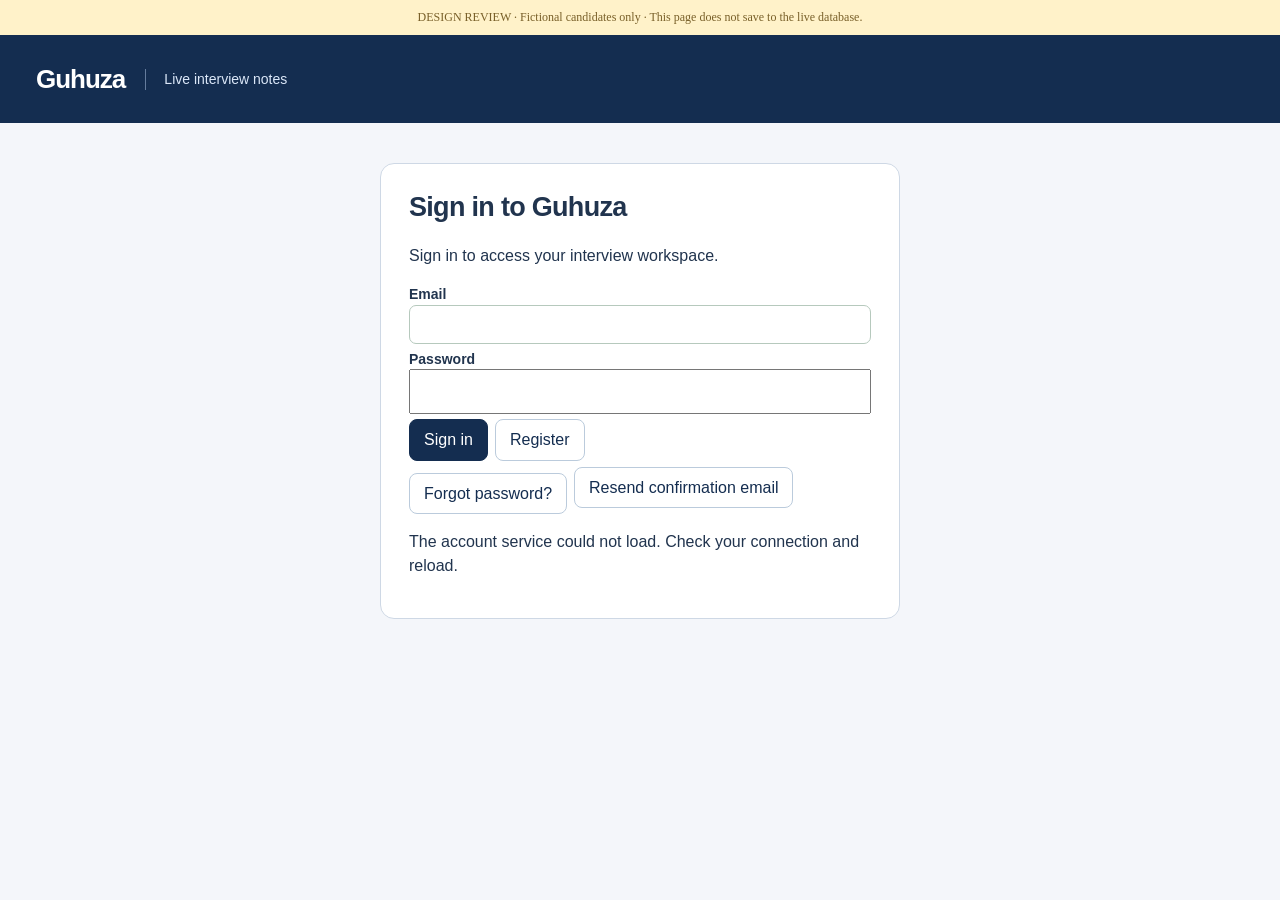
==== design-preview.html @ f5a9ab3d "v2.3.0: Gerrie guide, interview library, follow-up board and versioned changelog" ====
<!doctype html><html lang="en-CA"><meta charset="utf-8"><meta name="viewport" content="width=device-width,initial-scale=1"><title>Guhuza · Interview notes</title>
<style>
*{box-sizing:border-box}body{margin:0;font:16px/1.48 "Segoe UI",Arial,sans-serif;color:#182d29;background:#f5f7f4}header{background:#173d36;color:white}header>div,main{max-width:1060px;margin:auto;padding:20px 28px}header>div{display:flex;align-items:center;gap:20px}header strong{font-size:20px;letter-spacing:-.5px}header span{color:#d4e7df;border-left:1px solid #52786d;padding-left:18px}main{padding-bottom:70px}nav{display:flex;gap:8px;margin:4px 0 20px;flex-wrap:wrap}button,select,input,textarea{font:inherit}button{background:#fff;color:#204139;border:1px solid #b4c7bd;border-radius:8px;padding:8px 14px;cursor:pointer}button:hover{background:#e8f1e9}button[aria-selected=true],.primary{background:#1b5847;color:white;border-color:#1b5847}.primary:hover{background:#164939}button:focus-visible,input:focus-visible,select:focus-visible,textarea:focus-visible{outline:3px solid #3f9281;outline-offset:2px}section{background:#fff;border:1px solid #d7e1d8;border-radius:14px;padding:24px 28px;margin-bottom:16px}h1{font-size:27px;margin:0 0 16px;letter-spacing:-.7px}h2,legend{font-size:18px;font-weight:650;margin:0 0 14px}fieldset{border:0;border-top:1px solid #dbe6de;padding:14px 0 0;margin:18px 0 0;min-width:0}legend{padding-right:12px;margin:0}.grid{display:grid;grid-template-columns:1fr 1fr;gap:14px 22px}.field{min-width:0}.label,label.main{display:block;font-weight:600;font-size:14px;margin-bottom:5px}input[type=text],input[type=email],textarea,select{width:100%;border:1px solid #b6c9bd;border-radius:7px;padding:8px 10px;color:inherit;background:white}textarea{resize:vertical;min-height:64px}.choices,.actions{display:flex;flex-wrap:wrap;gap:7px;align-items:center}.chip{display:inline-flex;align-items:center;gap:5px;padding:5px 9px;border:1px solid #d4dfd7;border-radius:7px;cursor:pointer;font-size:14px}.chip:has(:checked){background:#e5f2e9;border-color:#479478}input{accent-color:#1b5847}.bar{position:sticky;bottom:0;padding:12px 0 2px;background:#fff;border-top:1px solid #dce5df;margin-top:20px}.status{font-size:14px;color:#315e50;margin:8px 0}.status:empty{display:none}.muted{color:#52665e;font-size:14px;margin:6px 0 12px}#notice{background:#fff0cd;color:#613e09;padding:10px;border-radius:8px}.review-columns{display:grid;grid-template-columns:minmax(0,1.1fr) minmax(0,1fr);align-items:start;gap:18px}.review-column{min-width:0}#tableView,#textView{margin-top:12px}.review-columns h2{margin:0}table{width:100%;border-collapse:collapse;font-size:14px;margin:12px 0}td,th{border:1px solid #c7d4cd;padding:6px 9px;text-align:left;vertical-align:top;white-space:pre-wrap;overflow-wrap:anywhere}th{background:#32ec4a;color:#152c1b}td:first-child{font-weight:600;width:43%;background:#f5f8f5}#plain{min-height:285px;line-height:1.55;font-size:14px;margin:12px 0}details{margin:16px 0}summary{cursor:pointer;font-weight:600}#prefs input{max-width:280px;margin:5px}.wide{grid-column:1/-1}[hidden]{display:none!important}@media(max-width:740px){.grid{grid-template-columns:1fr}main,header>div{padding:14px}section{padding:17px}.bar{padding-bottom:8px}}

.salary-fields{display:grid;grid-template-columns:repeat(2,minmax(0,1fr));gap:12px}
.salary-fields label{display:block;font-size:14px}
.money-box{display:flex;align-items:center;gap:6px;margin-top:4px;padding:6px 10px;border:1px solid #b6c9bd;border-radius:7px}
.money-box:focus-within{outline:3px solid #3f9281;outline-offset:2px}
.money-box input[type=text]{width:100%;min-width:0;border:0;padding:2px;outline:0}
.interest-menu{margin:4px 0 10px;border:1px solid #b6c9bd;border-radius:7px;padding:8px 12px}.interest-options{display:grid;gap:5px;margin-top:10px}.interest-menu+.main,.interest-menu+input+.main{margin-top:8px}
#surveyPanel{margin-top:14px;padding:8px 0 0}#openSurvey{font-weight:600;color:#205b48;padding:5px 0;margin-right:8px}#surveySettings{margin:6px 0;font-size:14px}#surveySettings summary{font-weight:400;color:#52665e}#surveyLinkForm{margin-top:8px}#surveyUrl{min-width:0;width:min(100%,380px);font:inherit;padding:7px;border:1px solid #b6c9bd;border-radius:7px}
.fit-panel{margin-top:24px;border:1px solid #c7d7ca;border-radius:12px;background:#f8fbf8;padding:15px;min-width:0}.fit-panel .main{margin-top:12px}.fit-panel .actions{margin:10px 0}.fit-panel input[type=file]{display:block;width:100%;font-size:13px}.fit-panel input[type=file]::file-selector-button{padding:6px 8px;border:1px solid #abbfb2;border-radius:6px;background:#fff;color:#234436}.fit-files{display:grid;gap:10px}.fit-files span{display:block;overflow-wrap:anywhere}.fit-upload-actions{display:flex;align-items:center;flex-wrap:wrap;gap:8px;margin-top:6px;min-height:32px}.fit-upload-actions .muted{flex:1 1 180px}.fit-remove{font-size:13px;padding:6px 10px;color:#8a302b;border-color:#d1a39d}.fit-remove:not(:disabled):hover{background:#fff0ed}.fit-remove:disabled{opacity:.5;cursor:not-allowed}.fit-panel textarea{background:#fff}.fit-panel #fitNotes,.fit-panel #overallNotes{min-height:72px}.fit-panel .review-output{margin-top:18px;border-top:1px solid #c7d7ca;padding-top:10px}.fit-panel h3{font-size:17px;margin:5px 0}.fit-evidence-line{background:#fff;border-left:3px solid #a5c4ae;margin:8px 0;padding:6px 9px;font-size:14px;overflow-wrap:anywhere}.fit-evidence-line span{display:block;color:#495e53}.fit-evidence-line blockquote{margin:4px 0;color:#36473d}.fit-panel button:disabled{opacity:.6;cursor:wait}

#candidateContact{margin-top:14px;padding:8px 0 0}
.contact-line{display:grid;grid-template-columns:minmax(0,1fr) auto;gap:10px;align-items:center;border-bottom:1px solid #e1e9e3;padding:5px 0}
.contact-line strong{display:block;font-size:13px}.contact-line span{overflow-wrap:anywhere;user-select:all}
.contact-line button,#copyContact{padding:4px 10px;font-size:14px}.contact-line button:disabled{opacity:.45}
#copyContact{margin:9px 8px 0 0}
@media(max-width:740px){
  .review-columns{grid-template-columns:minmax(0,1fr);gap:0}
  .review-column{display:contents}
  #surveyPanel{order:0}#candidateContact{order:1}#tableView{order:2}#textView{order:3}
}

/* Interview status tracker */
#tracker .tracker-intro{margin:-4px 0 16px;color:#52665e}
.tracker-summary{display:flex;flex-wrap:wrap;gap:10px;margin:0 0 18px}
.tracker-summary>div{flex:1 1 155px;min-width:0;border:1px solid #d7e1d8;background:#f8fbf8;border-radius:9px;padding:10px 14px}
.tracker-summary strong{display:block;font-size:24px;line-height:1.3;color:#183e32}
.tracker-summary span{display:block;color:#52665e;font-size:13px}
.tracker-toolbar{display:flex;gap:12px;flex-wrap:wrap;align-items:end;margin:8px 0 14px}
.tracker-toolbar>label{display:block;flex:1 1 240px;min-width:220px;font-size:14px;font-weight:600}
.tracker-toolbar input,.tracker-toolbar select{display:block;width:100%;box-sizing:border-box;margin-top:5px;font-weight:400}
.tracker-scroll{overflow:auto;max-width:100%;border:1px solid #d5e1d8;border-radius:9px}
.tracker-table{min-width:880px;margin:0;width:100%;font-size:13px}
.tracker-table th{background:#e8f1e9;color:#1b4337;font-size:13px;white-space:normal}
.tracker-table td{padding:10px 9px;vertical-align:middle}
.tracker-table td:first-child{width:auto;background:transparent;font-weight:600}
.tracker-table tbody tr:nth-child(even){background:#f8fbf8}
.tracker-table td:first-child button{display:block;padding:0;background:transparent;border:0;text-align:left;font-weight:600;text-decoration:underline;color:#1c5946}
.tracker-table td:first-child button:hover{color:#0e3629}
.tracker-table .tracker-check{text-align:center}
.tracker-table .tracker-check input{width:19px;height:19px;cursor:pointer}
.tracker-table .tracker-check label{display:inline-block;padding:5px;cursor:pointer}
.tracker-table .tracker-date{white-space:nowrap}
.task-state{display:inline-block;padding:3px 8px;border-radius:20px;background:#edf0ef;color:#294438;font-size:12px;white-space:nowrap}
.task-state.complete{background:#e0f2e5;color:#205b38}
.task-state.progress{background:#fff1d4;color:#735016}
#trackerEmpty{padding:18px;margin:0}
@media(max-width:740px){.tracker-summary>div{flex-basis:100px}}

.observation-actions{gap:6px;margin:6px 0 12px}.observation-actions button{font-size:13px;padding:7px 9px}
.observation-dialog{position:fixed;max-width:min(680px,92vw);width:100%;max-height:87vh;overflow:auto;border:1px solid #8eaa9b;border-radius:12px;padding:22px 24px;background:#fff;color:#182d24;box-shadow:0 18px 58px #001a133b}
.observation-dialog::backdrop{background:#0b1915a8}.observation-dialog textarea{width:100%;min-height:180px}
.observation-dialog h3{margin:0 0 8px}.observation-dialog .actions{margin-top:12px}

.resume-analyzer-entry{margin:16px 0 4px;padding:13px 14px;border:1px solid #c7d7ca;border-radius:9px;background:#f8fbf8}
.resume-analyzer-entry h3{font-size:15px;margin:0 0 5px;color:#183e32}
.resume-analyzer-entry .muted{margin:4px 0 11px}
#openResumeAnalyzer{display:inline-block;padding:8px 12px;background:#205b48;color:white;font-weight:600;text-decoration:none;border-radius:7px;font-size:14px}
#openResumeAnalyzer:hover,#openResumeAnalyzer:focus-visible{background:#173e32}
</style><link rel="stylesheet" href="workspace.a859925de9.css"><div style="padding:10px 20px;background:#fff2c9;color:#796029;font:12px Segoe UI;text-align:center">DESIGN REVIEW · Fictional candidates only · This page does not save to the live database.</div><header><div><button type="button" id="brandHome" aria-label="Guhuza Home">Guhuza</button><span>Live interview notes</span><details id="accountMenu" class="account-menu" hidden><summary aria-label="Account menu" title="Account menu"><svg width="23" height="23" viewBox="0 0 24 24" fill="none" stroke="currentColor" stroke-width="1.8" aria-hidden="true"><path d="m9 3-.6 2.2-1.8 1L4.4 6l-2 3.5L4 11v2l-1.6 1.5 2 3.5 2.2-.2 1.8 1L9 21h4l.6-2.2 1.8-1 2.2.2 2-3.5L18 13v-2l1.6-1.5-2-3.5-2.2.2-1.8-1L13 3Z"/><circle cx="11" cy="12" r="3"/></svg></summary><div class="account-dropdown"><p id="accountName"></p><button type="button" id="profileTab">My profile</button><button type="button" id="settingsTab">Settings</button><button type="button" id="signOut">Sign out</button></div></details></div></header><link rel="stylesheet" href="interview-extras.9204d85cb9.css"><link rel="stylesheet" href="home.d46bb1a025.css"><link rel="stylesheet" href="changelog.38b81c4f3b.css"><link rel="stylesheet" href="interviews-ui.14cc078e29.css"><link rel="stylesheet" href="admin-ui.701d80f4d1.css">
<p id="sessionBanner" role="status">Checking your saved session...</p><section id="connectionPanel" class="connection-panel" hidden><h1>We could not finish loading your session</h1><p id="connectionMessage" role="status"></p><button id="retrySession" class="primary">Retry loading workspace</button><p class="muted">A connection or loading problem does not automatically sign you out.</p></section><section id="authPanel" hidden style="max-width:520px;margin:40px auto"><h1 id="authTitle">Sign in to Guhuza</h1><p id="authIntro">Sign in to access your interview workspace.</p><form id="authForm"><label class="main" id="nameLabel" hidden>Your full name<input id="authName" type="text" autocomplete="name"></label><label class="main">Email<input id="authEmail" type="email" required autocomplete="username"></label><label class="main">Password<input id="authPassword" type="password" minlength="10" required autocomplete="current-password" style="width:100%;padding:10px"></label><p id="passwordHelp" class="muted" hidden>Choose a password with at least 10 characters.</p><label class="main" id="confirmLabel" hidden>Confirm password<input id="authConfirmPassword" type="password" autocomplete="new-password" style="width:100%;padding:10px"></label><div class="actions"><button class="primary" id="authSubmit">Sign in</button><button type="button" id="authToggle">Register</button></div></form><div class="actions"><button type="button" id="forgotPassword">Forgot password?</button><button type="button" id="resendConfirmation">Resend confirmation email</button></div><p id="authMessage" role="status"></p></section><script src="auth-ui.77e17b4c39.js"></script><main id="workspace" hidden><div class="workspace-tools"><button id="tourStart">Help & walkthrough</button><button id="refreshData">Refresh</button></div><p id="cloudStatus" role="status"></p><nav aria-label="Interview sections"><button type="button" id="homeTab">Home</button><button type="button" id="liveTab">New interview</button><button type="button" id="savedTab">My interviews</button><button type="button" id="statusTab">Follow-up tracker</button><button type="button" id="adminTab" hidden style="margin-left:auto">Admin</button></nav><section id="homePanel" hidden>
<div class="home-heading"><div><p class="eyebrow">YOUR INTERVIEW WORKSPACE</p><h1>Welcome back, <span id="welcomeName"></span></h1><p class="home-subtitle">A clear place to prepare, interview and follow through.</p></div><span class="home-date" id="homeDate"></span></div>
<div class="home-hero"><div class="hero-copy"><span class="hero-tag">READY WHEN YOU ARE</span><h2>Good conversations.<br>Great opportunities.</h2><p>Capture the candidate’s story, one interview at a time.</p><button id="startInterview" class="primary">Start an interview <span aria-hidden="true">↗</span></button><span class="hero-footnote">Your name is filled in. We’ll guide you through the rest.</span></div><div class="hero-route" aria-label="Interview workflow"><div><span>01</span><p><strong>Meet the candidate</strong>Confirm their details and the role.</p></div><div><span>02</span><p><strong>Listen & take notes</strong>Work through the guided sections.</p></div><div><span>03</span><p><strong>Save & follow up</strong>Keep their next steps on track.</p></div></div></div>
<div class="section-heading"><div><h2>Your activity</h2><p>Your interviews, at a glance.</p></div></div>
<div class="dashboard-cards"><div class="dashboard-card"><strong id="count_day">0</strong><span>Today</span></div><div class="dashboard-card"><strong id="count_week">0</strong><span>This week</span></div><div class="dashboard-card"><strong id="count_month">0</strong><span>This month</span></div><div class="dashboard-card"><strong id="count_total">0</strong><span>All time</span></div></div>
<div id="weeklyLeaderboard" class="leaderboard-card"><div class="section-heading"><div><p class="eyebrow">A LITTLE FRIENDLY COMPETITION</p><h2>This week’s top 5</h2><p>Every conversation counts. See who’s leading the way.</p></div><span class="leaderboard-week" id="leaderboardWeek"></span></div><div id="leaderboardRows" aria-live="polite"><p class="muted">Loading the weekly leaderboard…</p></div><p class="leaderboard-note">Ranked by interviews completed this week. Older backlog imports count in their original week.</p></div><div class="home-bottom"><div class="recent-card"><div class="section-heading"><h2>Recent interviews</h2><button id="homeSaved" class="text-button">View all →</button></div><div id="recentInterviews" class="dashboard-recent"></div></div><aside class="learn-card"><img class="home-gerrie" src="gerrie-guide.png" alt="Gerrie, your Guhuza guide"><p class="eyebrow">NEW TO INTERVIEWING?</p><h2>A little guidance goes a long way.</h2><p>Take a walkthrough of the form, learn what to ask and see how to save your notes.</p><button id="homeTutorial">Show me around →</button><p id="firstVisitTip" hidden>Start here for your first interview.</p></aside></div>
<details class="activity-details"><summary>How your activity is counted</summary><p id="dashboardCalendar"></p><p>Only interviews assigned to you appear in your activity. Editing a record does not count it again. Admin team totals are in Admin.</p></details></section>
<section id="profilePanel" hidden><h1>My profile</h1><dl class="profile-summary"><dt>Email</dt><dd id="profileEmail"></dd><dt>Joined</dt><dd id="profileJoined"></dd><dt>Access</dt><dd id="profileAccess"></dd><dt>Interviews</dt><dd id="profileTotal"></dd></dl><form id="profileForm" class="account-form"><label>Full name<input id="profileName" type="text" required maxlength="150" autocomplete="name"></label><button class="primary" type="submit">Save profile</button><p id="profileMessage" role="status"></p></form><p class="muted">New interviews use your current profile name. Existing interview attribution stays unchanged. To update your email or password, open Settings.</p></section>
<section id="settingsPanel" hidden><h1>Account settings</h1><h2>Password</h2><p>Send a secure reset link to your account email. You will choose and confirm your new password after opening it.</p><button type="button" id="settingsReset">Send password reset email</button><fieldset><legend>Sign-in email</legend><form id="emailForm" class="account-form"><label>New email address<input id="settingsEmail" type="email" required autocomplete="email"></label><button type="submit">Request email change</button></form></fieldset><p id="settingsMessage" role="status"></p><fieldset><legend>Remembered sign-in</legend><p>This browser remembers your session until you sign out or it expires. Use Sign out on a shared computer. Private browsing and browser settings that erase site storage can prevent remembered sign-in.</p></fieldset><details id="prefs"><summary>Form preferences &amp; backup</summary><section><h2>Copy destinations</h2><div id="destNames"></div><h2>Additional questions</h2><div id="customList" class="muted"></div><div class="actions"><input id="custom" type="text" placeholder="New question" aria-label="New question"><button id="add">Add question</button></div><hr><p class="muted">Saved interviews are stored in the shared database. Drafts and form preferences last only in this open tab. Downloaded backups contain private candidate information; store them securely.</p><div class="actions"><button id="backup">Download backup</button><button id="restore">Restore backup</button><input type="file" id="file" accept=".json,application/json" hidden></div><div id="prefsStatus" class="status" role="status"></div></section></details></section><section id="adminPanel" hidden><div class="admin-shell"><aside class="admin-sidebar"><p class="eyebrow">ADMIN WORKSPACE</p><h1>Team hub</h1><nav aria-label="Admin sections"><button data-admin="overview">Overview</button><p class="admin-nav-label">INTERVIEWS</p><button data-admin="all">All interviews</button><button data-admin="job">By job</button><button data-admin="person">By interviewer</button><p class="admin-nav-label">WORKSPACE</p><button data-admin="users">People & access</button><button data-admin="audit">Admin activity</button></nav><p class="admin-sidebar-note">Team-wide information.<br>Your own activity is on Home.</p></aside><div class="admin-main"><header class="admin-view-heading"><p class="eyebrow">TEAM MANAGEMENT</p><h2 id="adminViewTitle">Overview</h2><p id="adminViewDescription"></p></header><div id="adminOverview"><p id="adminOverviewNote"></p><div class="section-heading"><h2>Where would you like to go?</h2></div><div id="adminQuickLinks"></div></div><div id="adminSearchWrap" class="admin-search"><label for="adminSearch">Search</label><input id="adminSearch" type="search" placeholder="Search interviews"></div><div id="adminResults"></div></div></div></section><p id="notice" role="alert" hidden></p>
<section id="capture"><h1 id="formTitle">New interview</h1><form id="form" autocomplete="off" spellcheck="true"><div id="fields"></div><div class="bar"><div class="actions"><button class="primary" type="submit">Save &amp; start next</button><button id="saveView" type="button">Save &amp; view notes</button></div><div class="status" id="draftStatus" role="status"></div></div></form></section>
<section id="review" hidden><h1>Saved interviews</h1><label for="pick" class="main">Choose an interview</label><select id="pick"></select> <button type="button" id="deleteInterview" hidden>Delete this interview</button><p id="empty" class="muted">Your saved interviews will appear here.</p><div class="review-columns">
<div class="review-column">
<fieldset id="surveyPanel"><legend>Survey</legend>
<div class="actions"><a id="openSurvey" href="https://forms.gle/wt77Ew7tu51bCrak8" target="_blank" rel="noopener noreferrer">Open survey ↗</a><label id="surveyStatus" class="chip" hidden><input type="checkbox" id="surveyDone">Survey completed with this candidate</label></div>
<details id="surveySettings"><summary>Change survey link</summary><form id="surveyLinkForm" class="actions"><label for="surveyUrl">Survey link</label><input type="url" id="surveyUrl" required placeholder="https://"><button type="submit">Save link</button></form></details></fieldset>
<div id="tableView" hidden>
<h2>Two-column table</h2><div id="table"></div><button id="copyTable">Copy table</button>
<details id="recordingPrompts" hidden><summary>Recording prompts used</summary><ul id="askedList"></ul></details>
<div class="resume-analyzer-entry" id="resumeAnalyzerEntry">
  <h3>Résumé analyzer (optional)</h3>
  <p class="muted">When a candidate would benefit from résumé feedback, download their résumé and upload it to Guhuza’s analyzer. Review the suggestions before sending them to the candidate by email from Guhuza.</p>
  <a id="openResumeAnalyzer" href="https://guhuza.com/account-settings" target="_blank" rel="noopener noreferrer">Analyze résumé ↗</a>
</div>
</div></div>
<div class="review-column">
<fieldset id="candidateContact" hidden><legend>Candidate contact</legend>
<div id="contactValues"></div><button type="button" id="copyContact">Copy all three</button>
<span class="status" id="contactStatus" role="status"></span></fieldset>
<div id="textView" hidden>
<h2>All notes as text</h2><textarea id="plain" readonly aria-label="All notes as text"></textarea><button id="copyText">Copy all text</button><div id="fitPanel" class="fit-panel">
<h2>Interview assessment &amp; NPA overview</h2>
<p class="muted">Use your interview notes and the candidate’s résumé to create an evidence-based position recommendation and a separate, positive recruiter introduction. You review and decide what to share.</p>
<div class="fit-files"><div><label class="main" for="fitResume">Résumé</label><input id="fitResume" type="file" accept=".pdf,.docx,.txt"><div class="fit-upload-actions"><span id="fitResumeName" class="muted" aria-live="polite"></span><button type="button" id="removeFitResume" class="fit-remove" disabled>Remove résumé</button></div></div>
<div><label class="main" for="fitJob">Job description or posting</label><input id="fitJob" type="file" accept=".pdf,.docx,.txt"><div class="fit-upload-actions"><span id="fitJobName" class="muted" aria-live="polite"></span><button type="button" id="removeFitJob" class="fit-remove" disabled>Remove job description</button></div></div></div>
<p class="muted">Choose a text-based PDF, Word (.docx) or text file. Documents are read on this device.</p>
<details id="fitTextOptions"><summary>Paste or check document text</summary><label class="main" for="fitResumeText">Résumé text</label><textarea id="fitResumeText" maxlength="120000"></textarea><label class="main" for="fitJobText">Job posting text</label><textarea id="fitJobText" maxlength="120000"></textarea></details>
<details><summary>Saved interview answers used in the drafts</summary><div id="fitAnswers"></div></details><label class="main" for="overallNotes">My overall observations</label><textarea id="overallNotes" spellcheck="true" placeholder="What stood out about the candidate’s skills, qualifications or examples?"></textarea>
<div class="actions observation-actions"><button type="button" data-mic="overallNotes">Dictate overall observations</button><button type="button" data-edit-note="overallNotes" data-edit-kind="grammar">Correct Spelling and Grammar</button><button type="button" data-edit-note="overallNotes" data-edit-kind="write">Ask AI to Help Write</button><button type="button" data-undo-note="overallNotes" hidden>Undo last edit</button></div>
<label class="main" for="fitNotes">My role-specific observations</label><textarea id="fitNotes" spellcheck="true" placeholder="Which requirements did we discuss? What would I want to confirm?"></textarea>
<div class="actions observation-actions"><button type="button" data-mic="fitNotes">Dictate role-specific notes</button><button type="button" data-edit-note="fitNotes" data-edit-kind="grammar">Correct Spelling and Grammar</button><button type="button" data-edit-note="fitNotes" data-edit-kind="write">Ask AI to Help Write</button><button type="button" data-undo-note="fitNotes" hidden>Undo last edit</button></div>
<dialog id="observationDialog" aria-labelledby="observationDialogTitle" class="observation-dialog"><h3 id="observationDialogTitle">Review improved wording</h3><p class="muted" id="observationDialogHint">Review the improved version before replacing your dictated notes.</p><textarea id="observationProposed" rows="9" aria-label="Improved observation wording" spellcheck="true"></textarea><p class="status" id="observationDialogStatus" role="status"></p><div class="actions"><button type="button" id="observationUse" class="primary">Use improved wording</button><button type="button" id="observationCancel">Keep my current wording</button></div><div id="observationFallback" hidden><p class="muted">Automatic AI rewriting is unavailable in this browser. Copy this prompt to ChatGPT, then paste the result into the box above and choose Use improved wording. Your notes are not sent anywhere by this page.</p><div class="actions"><button type="button" id="observationPromptCopy">Copy prompt for ChatGPT</button><a href="https://chatgpt.com/" target="_blank" rel="noopener noreferrer">Open ChatGPT ↗</a></div></div></dialog>
<p class="muted" id="fitSpeech" role="status">Browser dictation may use an online speech service. You can also click a notes box and press Windows + H.</p>
<label class="main" for="fitView">My view of the fit</label><select id="fitView"><option value="">Still assessing</option><option value="strong">Good fit</option><option value="possible">Possible fit</option><option value="concerns">I have concerns</option><option value="weak">Not a strong fit</option></select>
<div class="actions"><button type="button" class="primary" id="draftBoth">Draft both paragraphs</button><button type="button" id="draftOverview">Draft NPA overview only</button></div>
<p id="fitStatus" class="status" role="status"></p>
<div class="review-output" id="fitOutput" hidden><h3>Role Fit (Position Recommendation)</h3><p class="muted">Résumé, job posting, saved interview answers and your observations</p><details id="fitEvidence"><summary>Compare requirements and résumé evidence</summary><p id="fitCoverage" class="muted"></p><div id="fitList"></div></details><textarea id="fitParagraph" aria-label="Role fit paragraph" spellcheck="true" rows="6"></textarea><div class="actions"><button data-copy="fit">Copy role fit</button><button data-ai="fit">Polish role fit</button></div>
<div id="fitFallback" hidden><p class="muted">Browser AI is optional and may not be available. Copy the tailored editing prompt to ChatGPT, then paste the final wording into this paragraph. This form does not automatically send personal information to ChatGPT.</p><div class="actions"><button data-prompt="fit">Copy editing prompt</button><a href="https://chatgpt.com/" target="_blank" rel="noopener noreferrer">Open ChatGPT ↗</a></div></div>
<div id="fitSuggestion" hidden><label class="main" for="fitProposed">Suggested wording</label><textarea id="fitProposed" rows="5"></textarea><div class="actions"><button data-accept="fit">Use this wording</button><button data-discard="fit">Keep my paragraph</button></div></div>
<p class="status" role="status" id="fitAIStatus"></p></div><div class="review-output" id="overallOutput" hidden><h3>Candidate Overview (NPA)</h3><p class="muted">Positive recruiter introduction: education, experience, transferable skills and professional qualities. No job-specific judgment, salary, employment status or personal details.</p><textarea id="overallParagraph" aria-label="Candidate overview paragraph" spellcheck="true" rows="6"></textarea><div class="actions"><button data-copy="overall">Copy candidate overview</button><button data-ai="overall">Polish for NPA</button></div>
<div id="overallFallback" hidden><p class="muted">Browser AI is optional and may not be available. Copy the tailored editing prompt to ChatGPT, then paste the final wording into this paragraph. This form does not automatically send personal information to ChatGPT.</p><div class="actions"><button data-prompt="overall">Copy editing prompt</button><a href="https://chatgpt.com/" target="_blank" rel="noopener noreferrer">Open ChatGPT ↗</a></div></div>
<div id="overallSuggestion" hidden><label class="main" for="overallProposed">Suggested wording</label><textarea id="overallProposed" rows="5"></textarea><div class="actions"><button data-accept="overall">Use this wording</button><button data-discard="overall">Keep my paragraph</button></div></div>
<p class="status" role="status" id="overallAIStatus"></p></div></div>
</div></div></div>
<div id="views" hidden><fieldset><legend>Copied to</legend><div class="choices" id="checks"></div></fieldset><p><button id="edit">Edit this interview</button></p></div><div class="status" id="result" role="status"></div></section>
<section id="tracker" hidden aria-labelledby="trackerTitle"><div class="tracker-page-heading"><div><p class="eyebrow">YOUR NEXT STEPS</p><h1 id="trackerTitle">Follow-up tracker</h1></div><img src="gerrie-guide.png" alt="Gerrie is here to help"></div>
<p class="tracker-intro">Turn a good conversation into clear next steps. Tick a task only when you have finished it. Updates save immediately.</p>
<div class="tracker-summary" aria-live="polite"><div><strong id="trackerTotal">0</strong><span>Total interviews</span></div><div><strong id="trackerOutstanding">0</strong><span>Need follow-up</span></div><div><strong id="trackerComplete">0</strong><span>Complete</span></div></div>
<div class="tracker-toolbar"><label for="trackerSearch">Find an interview<input type="search" id="trackerSearch" placeholder="Candidate, position, or job ID"></label>
<label for="trackerFilter">Show<select id="trackerFilter"><option value="all">All interviews</option><option value="outstanding">Outstanding tasks</option><option value="inprogress">In progress</option><option value="notstarted">Not started</option><option value="complete">Complete</option></select></label></div>
<div class="tracker-scroll"><table class="tracker-table" aria-label="Interview follow-up status"><thead><tr><th scope="col">Candidate</th><th scope="col">Position / Job ID</th><th scope="col">Interview saved</th><th scope="col" id="trackerDest0">NPA profile</th><th scope="col" id="trackerDest1">Thank-you email</th><th scope="col" id="trackerDest2">Guhuza notes</th><th scope="col">Overall status</th></tr></thead><tbody id="trackerRows"></tbody></table><p id="trackerEmpty" class="muted" hidden>No saved interviews match this view.</p></div>
<p id="trackerMessage" class="status" role="status"></p></section>
</main>
<script type="application/octet-stream" id="fitPdfModule">H4sIAAAAAAACA8y9617bSPYo+n0/hTEZ/hbIxjaXJHYUb8IlYZpAhksnaZo/EVYZ1LElt1QO0EYfz9ucdzifzvOcVzhrrbpKloH0zN6/3TPBUqnutWrVutfq8vL/qCxX/ucw7KfcT3jl9IZVBvFwGN+G0XUlTCscEljEw4RVIBOLUlaJYg5PkC3Br1j+n/4P/6SfhGNe6ccBq4QRfIHCY/8av2OW7Xh8n4TXN7zSbrbXKx/jv8Lh0K/sxZMo8HkYRzLfgWgkqEA6owYqW2O/Dz/yi1v5lSUpFKi0G81KDTNU5aeq08Uq7uNJZeTfYz8rE+gvdWUQDmEgd30GfYTu9ePReBj6EYzjNuQ31I6spYF1fJV1xFfch+w+FBjD28DOWPG57DT+d8P5uLO6ent72/Cpw404uV6Vc5auHuxv7x6e7Nah07LQWTRkaVpJ2J8TmN2gcnVf8cfQqb5/BV0d+rcVmGD/OmHwjcfY6dsk5LAsbiWNB/zWT2jugzDlSXg14bk5U12EkdsZYNb8qFLdOqnsn1Qr77ZO9k9crOTz/umHo7PTyuet4+Otw9P93ZPK0XFl++hwZ/90/+gQ3vYqW4dfK7/sH+64FQYzBu2wu3GCI4BuhjibLKCpO2Es1wUJJ5V0zPrhIOzD0KLrCUBG5Tr+wZIIAW3MklGY4qqm0MEAqxmGo5ATZKSz42rIOfyfNL8Bga1/BdX9p0B29X+siq0xDgZ/pArivMpGY7PRbm7oL+8m4TCAdD/w19bXXjXXsGwf+swr3FuoVeOrP1ifVxc8fj9mAD7jJO7DnD08yIeVKnyrnots6utFVX9v/BBNp43otiSRDaFYEkdLS+oTtrO0VL1K4tuUJVC5Z39xXOadN5rNltuE/6mHCzf0Wo21DTfyWm7qtd3EW3d9r7Xpxt5a2x16m+vujddqv3IDr72x6fa96c7+yda7g91O0909pIeWfLjcOzr+eNJpq9eT06Pjrfe7nbXMnXhVmrPLMOKw7v7wkgUhj5PLqjs2NdZb7uHRIda8d7y7e7r75bSz5n7Yf//hAP6ddl67J6dbHz91Wmvu/uEvndaG++no0xm8b7on++8Pt07PjqEzMK7to48fdw9P4bmdudfe9Hj3ZP837Of28e7W6S70UNV/KT60TML20cHRcadlZTn6tLW9f/pVNisztFv0cvphf/uXw90TGHWbElTmttVxWWStZSWZgjDLJhkb7azZZU8+HH2+3Do46KytuzvHW59hVnc/ddZbmTvypp+O92GY6+7Ho539va/QzuEpjPuk8wqm4NNXnBj5Zevw8Oh0i/YzNri3f3BwCUV3j7e2T/d/1SsHC4wF8fVya3sburf/bv8Ax7MBM7J1crL7kRYc0LhLbV9iRy//dbZFmdrN9VeZOwBIugJIuvea7i08b8HzD2/NvYN/uwBd2970/fHW15PtLYCR1rtPsIDu8ft3l+11fG7j89blWhtfAHJOvSkBQss9wEVv26ABKbsw+hNoH1Z+w93eP96G7m0CXBx8fX902HlJT5TtVQ6Qzg53do8pvdXE8vvv3x98RTg4OT3e/2UX8CGCgAa3bagfUtZn4A4mEiDqdGv7gwC4l+7JEdTdab2Cmf91H6p/7X7e33kPpdvQEMDf7iHCDk3e7vHHreNfEHJOj7c+HWKeNffzlk5fd08/QIEdWBf3eHcHlqrT3szcE5jTS5jTHZjPTzCfH70N97s33T0+Pjo+gb0DiPxw//D9SQdBdO/opLORufveNGBjQJcs6t/Dh5TxgzBin8OA38CcytdtfwyzKl/+GYcRTC68fQxhzx4gToY5hvcdP72BSYanY6wxASy+D9s64jDfkLg39HkEWAemHN7enwAmZzDlqf+D4WzDuQEbn+Fk88SPUkDMI5zsEaDw0xhnewit49O6258kInFDPbZx1uXzGs53fxin7JMPw4A5TwAlwgkzZDjvcPTF3xnOO+U5ka8tF+iBIc46i/foaY1S1Pd1ma7eN0RxO2lTJO0e2YkvXZgM6gggy/4wHHfar6GqbXxaa7pX7DqMTtkdRzwAOcUjTf32jZ+cAN0A84h7H1I+x0mgU2gNPpz0fRjWGi3AAfMD+kSLsBfDzK/R1GOlek0+wtnWWXul08MUXl+LecbG15tWXR91aksV+OgD7XDXWW+7EbwhSHTWoXc38a3IuE7P2E0mRrO+oXOe6FybJo1xOSbz9aUav4DE9Ve5960oeIdEYtpZf40fxFRvx8OY5ot1NmgIuAp2YquQt7PRLqQcdjbWciU7G+u5d8iwYcq8T/z7zsamyiFeX5rvgLFkLa9UHpNk9/zj119E6qbpuEmDft/QYhBYbrYFzOxHuB/2R0CcdDbXZBq+7fjc78DxDOudy7PhjoFu5V+OiLDobG66Iz/5/gm2M7y8NC+fknicdjZfiSo/QjILtmOxkTdfl6SKAi+b2GI++8uWyL4NpLUPr23Mol7WRH/2YJ/LPr3DvJ2X6zMfdqOg83JD1PU+iSfjzstNrEo+vxRftiKg6Yg87LyiztgJLVEpzcVHP/2upuHVWvkHUfWrdeurLiJn0ppd/Wlz3idZ38vZ+o4BAcN8vHpV3hH1+bX4fBIPw4AAQ2fsvAZUhvRlMulzwjSvLVA/RWQ6Bs4A1uN1W4FXLnXNTfxbTBWF1zN3D87od3CeHMN5cgDnyRGcJ4fe9BBOnctPcN5/PjreoXNk++j4eHf71CS2s+6Q8cqZ972hDpzuYBL1cRUq0DjQzVdxGvL7A/aDDWvcmR5ORlcsaYQpHhbXLIG0paXamcedTBe8ninoTBPGJ0lUOTO5wmgQY41nb6F1OuOWlnBi4iFr0Ldv+/[base64]/k1t9ffG6rXTZb3GkEXX/[base64]//OGEdUJA6pMRS3DDdBYiRHqD8Hoi34GrSEIunluZXvdQgskHA37vYJ12Se4Db9tAsk0SBgil/LvcrTdh2hgB9Qo41+Ndeo38EfNYlsst4Ae3nadRQDefQ6PqOPFyX1SPc4lZzen2YSbTyif4cwsEoP5UAVIJTrm08mFq1Sn6m07GiEnd6kypqiN6j5sMep+Jys+i71F8G1F/f66B0pKqkYBx2BypaWc/+kF7b2fvyVasNkpKVR1V5TFLAU1YUza/225oVTpTTnUa8CGfQJ/FGwmhomsvVO0hXeJzGu8zum7lNl3euooBOf7EBOQLYEUzuPTdPWcpFlLYXwuY+NKSfdKo2az4yTXspoiTDCxXDcyEOQAEwsdDBwD6DEiQV1sJULpwYnWhYA1P+8hrdqM3rLuyEjnheXThtTc24GCBBpNtALMtDgjL2o9iGgE7wb47BbZvijMe9vGUr4TpQcj5kAHJF/[base64]/X1HjocxSCKCieqoQOdydAR25dI/HOMi/yf4TXPqCMblk3VKmqOw1T4JyTOAw6SA/3h5MAMEZVplUdF3dPNLnrcOsrpdC3j34/9wXeKf1zGEFrae4bpNG3vRBokvgu155MAyRWmNntk5NjZOufntiZnFX3ehhf+cNTxNjwtQeECH1Kew0gakmIUEmwSK3V2BjfuZXW+M4BQlcRkX95tNaNQRKPamL7tzc2ncZ3dp/WHJd7b3mDx5JWbcGHsR+cIN1ca7vVJlQkD+kzHg4VOhv539kHdkfMmjp9xHiQpvrrnF9k+MPET3iRfVPzEcQjIWU5jU+VLMyQWee84buAnOBfH/4F8I/Bv8GFKp6iTOgjcul34rBGHB0i3YhIj3gBfHjThEePwVMX/8BTG5/aF3DWYcKyx8W3tnqkgmu6YAs/trDgGj6tiYItyi1TxGPGhikrtKUKQ7+slq2qRGutZ7XWMq21ZDfbzxpf24yvfUGpK/C4LprCxw2RQaeuyVQ119ysD860WiGsnmrDepexMhe7ptLWdBrla+t8azpfW+db0/nWdb4NfFrXmdd1ZvqwcaH7NwLmIxwP79/d7xx9FEBV0tOGLytGqKIqKWVNpVCevsoTqDx9lSdQeZjKM7D7R8lrKtnqHWo370/[base64]/cGobXcIqRIBaQ4rv4TuG4n5xN90YMKBAD6tNWdCcCh+Asj2Flb1Zi99obuyN47sPzwBu5V56/HKwM3Xvvyr2F5wk8b3m3uP2bC56XPjzgT2KIwHT5xmXwtw+rniwHMIXJ8qQ7XgFcM8A/oxUv6l7jnyvY5N0t/HO7AozAPfzJQpxT2EE3wBJENXxzoT/utTsAlhwn0foG44A+uffuFn5rq2+Aj/HNLreW+7ZmyqnJDmdAwZLO4NLjPNVpnxE60/t67WKVufRB/LbxF0vAD+HHZdyKddymVIcj0umthekb+IQLz8zJAis9GfrJr8iPI002GscpawekhXgMSGlNE1pTAIJwebkNoLbcBkgIYQdEywkAQ4qpCabeeDXYEs5qG4CCZif9E07aG/hUr/[base64]/rVc+prIL3uwyE2bbuL6buwO3Rui0YZvvObDw/Ct15ILJ9cs8Fr1IeDJ4fIQ0GQf/o69YLlG/+cra8vDZebAT385dFYmyxHgTfU1pa+J+Orj17h7kxvmDaE1B1JbuVQY5DWm2kO8IVSGqWu51DXMq4bHyobnBm6fhkil/Ku0NnTetFi9BaeoTrpxYOSYtrREgpiSmaoHqzdQk4QuScpPPEIU68vBMgnEJ0AH5uZvbCGHiQPT04aM85qo1W9Wxs7qNTbzSJ66zKPg6ooojFLIUtMAZHlu6ocCwnynO8xN/lBAWIzp9vQPBYRR/rVc+prML/qLK4C7zUewg8Zjd225Bv8P66lT5yu+424u13i9vRyupI5LH7gD3XuieFRPnDpbiak4g+LRSkLFozrD4lmGZ/d7obH4TD9GEaSR8FkUImNfExqKhffO9L23Wjv/fdJs+k38e7UBf9deMvjLrtZ+n7SbzWadfnz82x7A31Z78/fJ4Io+wM86/aWktkhao5e1V+KlT38Z/l0X39db9HdNvFD59U168emLvy5eXtNfRi9X9CUQZQKqMxBf2Ev669PL4BX97YuXAP72RT/7G/SySVX3By36u4EvwRp+CV5hyWCwTn+psmBwBX/Zyxb9fUl/X9NfkR5crDgPNRr9xgrA46T7mYRaH/1x7fy8+v/93/9X1a3+v/8Pr15cOJkW2SdsPPT7bGs4rL13Jdr13rIea+hVqlUP937Zrjqdzw1g1Wuhk1fNnU1C5NVhAasq2eie+sn9mMcNIF+Aqz07299Rp9DMh5qSOs6I69ba8Elkh+aOqQSRIGmZgucKRZinsVEsKZM7z5KI/ojDoIL0IVcqrbw+rlxKmqu6XEr6qvW6jWiHvQnVSEV2ki1sS5Fog8j8Gm0OruqJvHPDW6TAW6RvWDcFylSRC9bJm66EcIwBLUU6F5+mCVCL040a40l6U3uiTd/REBA1/oCzF0WNQrlGLf06Y5gXBpdV2U8UbMDCeDWAk/MLF18BxOhVghulHV39QWlSryP0UdS8YzABDmh76I/GeQlJpYTEwPGGTmZgTAvQBD6fjD7BcR6mbGmpVkjRup+csiphwQQIPqrZe8tXmNt0MiXJ+TLw0RZFCXM4PEuzBptoPEdDyWnI2SjtMDfl90OWdkoGnHUXLHXz8LtCeEp9S4yO0OtqYOCkYUJYqi5i81WUUTtAWTdIHdYVQhWoRHa1kd7Ek2FA9qf4XoscVTsAuc+lyW/aa1iD6WF95pv9qSMbgunUjToZdhG2Tbi0xASkwQwlnTATVHOjfwOtJyxyEI7lLJGRtPlC42cEbUYpoBiMwhD0ci3Uqtg1H+YU54E/PFTDaDzh6iUeS7RDbylZwdKbVrrALB349yxRK5pCveMTHif+NbPpPrXVIsQ1hGVqWgNJWlsg6YS6OKQFkppi3buOnKFEzx63Z1Wl03xVx7BLqZ+pcwWFv3c5Kul3f0DGgzCF/CypyYGiEHIaNdKZTkH1gKSYXKEMQVjURf0ShTvYWOIHYYyNhbkVhz0EU9a/Yf3vV/Fd6XdYBVF78ePdwD+KUHfM+JZKrYm6UCq70HQ6j5QcDND+IGFoe1ZS/CemCLB2dM2eMUey7p5OuM71nMYDB90jnwcDEl07QqhZXOziVFBy1f3fsOiZtegS/nHV8x10pk910Oxbjvs2NPs2hyfUmspyvdxH0TwLvIVmJ/fhxk+PbiOt26+qjFVnaSmAZ84qpRVlT8yQFjqoWRHoIHVTr94iyFM1kUFCrwpTc15IvJBotWy2U5rgzGAOPYFpbXrDR8MOIJAhG5FGxk0FUumE0lxHYNMIDVi/n7DkR9inGqVaxwy3k2QewyO9EsIH9ESBBfhw+vFgK+rfxMmuaKBr9nEibftriTBG+PZiKp6y+otplH2zVvMc8NsFKvHE2QT1JCF0PnEcDSOhI/GaQmmEN2GmJHEzA9xQpaQdKqgBseAv8Lm/H1Q7Nh6C1yLsYba6nLc6ZEB22YZiPE6r6jiFvoTXcIA3KLmQ1UKw2IyNb0OZT1ni1BZ8QHdoLIOuEOgZAUSLUGJRglM2Tifzl5ZSBMIDWERr9TnsHKwLfnQ1sMuXlpKGmATJvRZOG/WVaB4jjEAT3bxMytc2jLKwi1BuQRLK2BCZfgAoREFbQ4AbDDEIU6Ds72Fve0HcJyJW0iQSkmqROMAA5A0Qmv7OwHiiYTxSQJ3mgBqpANF136smYf8Gz3Cc1NSNoWdB+KMbIxUK4wTIEwTDj5DdoqbODPrbSKgpXkzN14bWs0iIcxEJf4PqCBrMZ4/[base64]/M/m7xKYn1jPsDaqbDo3YvjnMS5y/8IhIr9CuZ8JfnomHwG5wIa2bt9MdJYVjv+48eeEJfcndFDGCQoJqohtDuMIzXUTH1gadLHDo9itlHzRZLHjFLE/pAZH0fCeyMRuCcxLtCiMI2t/E0MQ2pnFEjL9JgwChuaHaof94VUtt83bNXLZRKHTavrjuqpM8cI7WJdPLNmHg1nxE9snJ97rza58+7Sz571sW2+Xp0eXkOXy7HD/9MTj0lBhlR7gc+an91HfCDEGDE5iNOUns18636rCildYr+7hd2HPqSHhCk7Cs+N9x2gX/Fs/5KIuaTm6EDbi707RSDmURm8IHZq9UWTA1TC+UhatQA/iK2IM+kTWYtY3MkKTH/9IgSEz3/C1pqUOIZ3R5h37AnThCJj1Wg04MUdTdSlJg758PPgA63LMAB5T3k2BwmOwyO93T4ECJABKgZEQFn2naH4p+wboh/WqJB8R1lzVDsPSKOoJ7nHUTPAOJKrACcZ64BP5J0HpfMONnaPDXSSZACTwXJPztrRkvzlRzUxtak+t2M/[base64]/dkTvo1qJ/eGubTedNE6jpaIWe1T6IxDJVWq+anRvgJ7qB1+z24d/Ea1k0aOU1fm7C1xZ8bcHXpv21/VJ9ruP3+kwG/GzXXW8VCNfipq3a69ZRprUVNWVuZTSB2bhiFV9ZgZAk5nWzEjD0IU8bVbLY92F8Xr2PTU4ySQMBaSDVJKSdITWygxqC7rVJjus0xZCcdEdiklXG7kAsgsohmOVxWdlclaYlWaWpQlRpmsgIAgxKP79ZDt0A/vXh3wT+jeuQshzX4X156F7XA3qb4NuFAB8yDPNG4uWGYSwCb5ChNVri3+6Eo9SyILVBt9TQThapulN0GBeOa7r/LqZ9oBY6ehCU+KWjv3/tkOYYt2UcsdpUbDTZNL2YPce83P7QOzD07H2iN2NkJ381+zLFfelNMy0VJTxswZWFA6wJkKpyx6CF3FaWKIJb3TUdNH2yupGR4Bl9Rk5j1TR5o+W15UDbsosuGtk1CqZDoZsHh7z9f77iY+UOmpPkSh06krhlDbCZBkynSBMHq/pzXTuXGnoABNJroxr7wvT2UzB4xgzMWAo9MhHaYF56gm6jiGE4ZM9xKUAzKct0fm4NyogeKkr8HQb8Jxr/WzbPSNOc9G+AVs4zuoIElnLwpmBuwjfInpMY9zy8gDGFIyAunHBlRQ6KJAgdymC5noRuuLLhNHh8EN+yZBuQa82xuwAzuxeK1ZfVzDhMLS2t/t4YB4MXq0iopLxW8EbD8sjt7AHJQlSYMz3nF55yolk9X+xdrLotY/hgecvkKpJ9ydWFBJ8m6qATgvCbtetX+iXSERRm1pmS29p/lTbRqYTXUZywipy/+tnxAem3YH0RZigICpw9KQaU+C89CMV+hYCIgVZCa3ULa0Adxjmr5FuJXxc6dM3NLx2VUiDFB3EMxC06UPxc7fNrsCxhMvzP0eSxmVRpbUEVe2rAwuyvtDXS+lmGzqvoSMc8s/RC/Lv633nIYkpLU+HGaCjXS55lbuRpgHRTq86wMYYfIcYhKQXVmeo6RU8hgWAEqD8/6d988hN/BEdK+Bd7q80fAVIO/JTjSM8bjQa/aAzCKMAkXO1IbQM0hpZZi/X9ECpZx+n15uQQ5tRC8lPoIZfeg+jVZk7d1fP/[base64]/[base64]/B9N1wHz4286c3rMezn97WHmoX1hJ/2U/2jYRomGxRSV2ZSUmiKFHa7aPfr5IC7WA8xJOZVZ6W6QDH/jWay0tRW+8VrsX1VudZlcYS1h510RewJKUN33jrbV6aadFORM757rImXjJWw8Yv+SN117rJbJO3865IXL6nk85/TfexuueL3PGds5NkTP2YsoZU84YcipBMzt/eQGr9ltVMKJ22Vei7I13Q2VvqD83spXAzvmacj48ID8ZUOaAGgogM9IKdaSJhkDfrHg3XX/FCzIlSKyuqE91/FSHT9ZRihBWI2xxdrpds+zVHHtbAmb5MvBzbAJ3JbvCvJYh+4GS03ou4YUTuYLPApI/b3ggtDqJd45hqPRII8c8p85F90kuJTEsSUuyIRbXFGZ56uv4/Tu1z3Ju8Iu2D7zugLIQbjlua1NT8bXW5stWa/NVc4k5b9+2Nt3a5kZbvr1y0ROSCXvhXAvJ9VWtak5+WfO6W285yhHbrToK35ouyMOzWJdfUtlGvjJ3rbw6cfAcwnHjV4QEoY8eSxUiBHmnUsVDp/pNj7dJ8cFy07g9STCSxKyN+tSH2b8Cnq+P3F4ndRks0KDj49pDOVPA8ETGSPLxNiTj8zeaapBJPT9hw8FT7WIgHNQXAWPPIoqvpp3z0Wm9SaDDbBRtQ6V23NPygMiWA8AOYA0pNYDdg/CPGmDu+p7lHNsocXdzY+/bDz+p1escIHtYJzivD3xk1pzKcgWVv+O7b+7wqWwpZbvx/N434R0XxLeRCx/izK2IoqIQfa3fOc63zjdI6Ncwi/PNDWaLDkuL3ttFhyiYF7EqmBZh/KP1qrmAbGYi5TJBN1FCmRshP1JfbsyXIMuiWasLUiyP/DCqq9qrrmlJHcZHEz6ecPJdyLG7et1QzH+MRTo886zcUlCpRZjpvcdJbEQjtvwWW2hgKPI+PJiXe5H5fjRi0OW+ya/qNRkp5qFwuDVGSh5s7Kk4zVqrTYzLB39j/NuthXZHG31/LJQVgMuBKXiL4s3Esn8OV2t8GTgQwip17GHkTH0vWuVwgkWriuMbGsNDcRoQEhKdfTt8eJC9fTuUdC0MYainZmhcmLXzsu3nqmfZzIPlzRkwVJp90plgHlVpMziiC3ErvjXuXNK3os/CYe2W9PIN4b7c8H/44ZA25HLJB7E7l6n3pm/Ly+3lWmuFrbaaTYvgfdvsGb8JN3TghDFMm+jHC++8GqIP86o/BjLNVS8/woF+uRqN9fO1lf7HmJkSdun0x/XK3Wio32/Zlanhrh5C09ULqa0SMbBIMJD3tN/[base64]/EWPieWHQ8aWgLqMF49Iib1asuKjngb2cwKY0He0xzC6W+I5oKAiqfvC2yt+09jo8VUq2YHfdh0+aQVOIhU4YYdq2mwu12pRPXVW+UotepP2NjvNnPlSJbIypvUQM7ZzGVIrQ1iPMMM6rAH5h8VmkmB+TmOiMZ/0jIN10UqQ9nIKCN5ZjmB6kmX7S7i62fxHGz/CPKX1BGZJjpGyDIYxKnMhkyOH3BQdRZ9TmiifHrCX9nBaIpevciWludoiVzEPlrJyreVy6faSfK71QovluTZIx1nZLAzCNGyBfV/sqYMJwBLSYral9xuv0Vx73X4FINJqN163O7UaX2k0Nzac1Rb9AHZvrNt1RTzxUy5OJWmYbi1mCOcfbZJio8aSv4FeKcso119pvGxttJdRug9tvmzjY/uiq6tjT1eXPl2dYozepr1ahGNzVmsp/Xbk76pMl8fSFy35MjYHYUSh+3DoOmpBHm5X2hub5B+6srmxsbZJLqcrwAC9fNlubQrf4fX26/XXmy/brzeFS3Gr+fr1BjBIbci0KdyTBXv/RTqTiIBWagBdW+tPcThUPJbX6HqYGneHJnA0sEOslDUX2DILM/mOVglbuTbd11Yu8pRSVE6MYQMaG0ARD3utdme9sdH1EdSGPUMyYYLTkZuSUlp1SsNx5CEH/bwS582NINZgMjEL0kieT+6kXkvQtRwRG6VpCXuj2dwQShBW52/DrmXTgR0C+GWkywYEWd5mj3uA77wwkwNgQMNqmPPJU8QjNVIuTIWF8vG0SFB86s4ktsoSydH0Cwk90X5DQ6TZVsK+8VjaBWrD2SBMgHWjA/wQ5Zhh5kaONv4onPw78nUv8a+JBBAm1SUR79R8zSMdxmhfDod94qH5uz/hcdVyvZB6nFqv83vye9R7+B2QvAl4BAuGwfiU0opT7CNuOh2d8wuoXJIC80y1gCDHovXW0tK8vLq3VwlGK0lVtlCYn2unhoa0HZ1KS1Ca1h/ABUsLNGONie4LjUGYpFzWvY1WaEX6SWdH5BSpVlOLAECwQQ0EqpR2gIs9+nRiK/SEhIbftHe6uTCFTM9hCHMYGcVf+CbqKgNkDI+wciGPsL0Oa4ggwDLdlZ/tk+IdZBLxgR/JdAyZhGPmtogUnM/72E+ungOo58+JHyRIvz6jqlzhIyisgxPXnIKNhxDGnEUJ68fXUfgXCyrQDN28gHqeChrOY6gfCkN5HtZbFxh2saDf2KUY6qdxPASMN11MhVvRYiJ//e5iLB+H8vdG/gbyty9+pXx6YvklmeBkQr7rAx2da6+xOHl48KTN9gDYqr9YbYq/KFzvCK+yuojyXhdEb119rQPzzpFVvwFqfEgyktL8+rMuEEbfy7PCB50JRjMal2ejTyZjeB2R/GVOZvVZFchwBWj7FcxFFtO52Ad2Zxnfgi3JiQTeRVgnUr6C6WQ8BKasymXOotDdb1xOwo9+BMxg0rik/pIrdE5SRTHlTujb0tICA/qSZEuo0CjxrxHKEej7pOrmdCXuVNQPLJVT6shCnv0sQfFQ1S2Aytgurc8+MYj4ibkLG/[base64]/cHVoMBvsahS5yBYs4wOx6+p700EqZ7cCi4h6CFcX46qXFpRChWMOwhxbgWFQm3OiEjEICox74He0gLfsUUImWtEBKmIWkHSKW151PWkm8qPeoGduVn4Z9wFyB1Sbl4/4VeWEBJRyWCXOHrWZELkLFwwYoLTWsAWx6IqVmF2gY9r8LVzGm9N5OZhZHwafWjscWoQU7b/[base64]/sHZYSOUVu+WZzYodbJpB3kbJMsmbeap3sMgqV06ue2GMkqyTa9YzQka1isL+SY9VtUsBfiUprnwBzcRXO0w6whQWhOVc8nwB4JRbzo4so0A/n5/ZE11Sqmwh8jWIjV3tqBJ5xGbnVFOaH4nYOgCaxRmRYKtCEqEhw9JSfl1ye0ttk4L3DO6jqFCwpH0MDiR8XubAnoQ59CwXTw0e8iHzuIIf63AoLDkcJgHDG1DuTZKEAhmWFyUuFAlYcg+KVVBcxH05H4AasMXbv0sAC2xpE78/S/LeaxLjOUQuagz/9jH+nyZT1QBu/FTCgDxsa44KfbSlsYA8Ml3JmWhthFw2zcM8/r0+9K/YsOqSz4tqX+YV0ErRh1WpS3Wg6/NxC4kMyYUVumS4s0KjraezlPZL536iZ/qMXfxhhT0lKUPTcmtPK7Z8iHtp435FWf+TWvNNWPBrrKDY8Q6D4UuXgY6MEfcWsEGEzicA/HScsV7yNkIPEi9xOskb9ZgpIwNkGtB59kLQcHbAxPPITS8kTP0gobBtEyA2EzDW4umWjMyUpkl8RLfFEi4kIi4kmeFC0mezIAVqVWGUDIBAaqTnSutmKcJ0DkWIbmc2EZg+SgRqyXjylGYwtfyNE3sr/gjTiT8c3n8QtDJ8fKzB0Dg2F/ENetDMRzm+4avTv4dyfJLYzaVpIztjVqAsUlsxiLyNYOMU4JlNEVGsB4fNthO5AJoXkjFylOmEtMb5JHh7pctdvPMO/UMlNtrNCZG27U+n9ieYPODHKdDUVhRsBYGsdZ/sZGuFphqLu9KW8QTAk2CIO1ZkBplPYICZsndQlnVnkk97PdjCphI0wz3hFJWopJJtkxeDfI9YrsMSDc02jcf9nHJHybHYVYLkKy/r6EtFZqekZ6x5u0Uji1xbyNE91svTfC/39dIEsDY7IXpQmvyFymSokdk6YR8UE8s6le9wbg3mdXc7390zDFD6UTq7qVy1+cVh3sgI3jM2JUOGEiLTrZL1F9BbVmI/SMsKiG0x2/psPWbQpXAH1eibNAJJJUwXTwBfkkWHsTz69mI6yV5InH2yspJ90+XEtVGy6KWn47d1qZ7FndzWxGovYT1+fb8Xci48ftAUKX+zQuFmgFoLbQ3JzoHQWa3aBhQ6vcX7z5gf7OH9tjCw4X1noZnh/aNYB/Wryxpp0vf+i9xScpYuXbxMAnamd3a6V3/lvoHkinIkrTYrzUqr0qpWhD1HFZ6URQc8ksP/o27db9+gUK+8NJ3BXpUuB0xY0K2uvn2Dhd7+V6mpRslkoemZdEdwGvyGRTVB3jRQsk/DhuMerSpbbkv+rmlqpll6MQXMrb7rrSaLOhRSRN5ZQfdVOJKNXfxkXWKzuCPRJ6p+BYUk06XDgBXgIZy5XKoHBwEf+WNAU0AIDLbjCcLmirlII8zQSyaENqYiZ0fEwAk632g9LxVQXmaXOfh0TXWdpguz+OMa7/GhLvJSHR+afDUmyRAdh21Pd5oU5govaSlnyDEF6A2F6tEG3gDtsU7u4zsoRVdbyWBNeXsr8jQTEbEU/[base64]/JMC3HIn35J0ByyU5TP5ENDyBhZyZbozRcNC0X3Lg8jeznmW2N7QBc8L8lRTO5mV72SWUS7cI47dI3tC5WdZHwxIArKaZysJTWhZVwb5ymXultROk8NwRbkJVWp9x0lmuPlJPIspxkb2ZxDdcxCakumUnXTShNBVJoS4IwoHn1PE8wjRGjlKR10gNmJ7Wzg/iTFbFsac2SiP7hLo7QnhiVmppp4oBRE9gX16TKIWEQ9RrOm/AZNdGwLrMPUygr+dnBOwqdkLEaSoJgQFEvAQPD5KnIRyyUK9ZDy3ZKJuIcdlCSyfWiHaedYawSzm4BhjJinnbYJfJwuFqr/XqFFegQpp0qRnW45lyHl1zC7+N2NGG49GfmQIwI/ot7j4HRV5i/vdxT0KMWFL6fCmdrU4+0JTUJv2RwEG9oiCGFDgOE45oEAMGbF7x/oaDSLJ6QJnkuDlemx/QJQ5fknQB+I7Y+MzrEDG90BT/JoxDl/[base64]/YfdXsZ/o/V8mkBdsAPkz022P/nB45fe/p8bfmdQOwyFUlipxilwscdcXrJPthqTuEbNCSgpflGl2QQLVYuBQy3A056028vsrIrQrW1oKZXd1/8SppdzhSAsvvmCUIRHUE6OF5LovhEDK0w0ql+HqHO30iPqahTlt/ZtNZNniO2F64Q85ZJWbV8y/2K6oChO6Dp4M52TBT5QH4Nifkwc/CWOgm3Awry36plT/9heO3vcFtYn8LjyvVwqlNGRqglC48kpfm4Xc/NwQMYQtzKiZ83NO5z8B9TsMfZBXOEtkMbse06vJ1RXG1saANa6fXKcdBG5XhPNN4PwRG0RcG4YRPilwmoP35ArRpdtoNBJIARyTPjwY6xVU92WWo4zaVFIAckmKT9gQ4zHeAmqF0xfkhDCSlE6RF65KhiR0eJD/Li4uHJLQyNoK4pOSCnE0dm30DpUs5FwisTIdB18Tb09IxJkMhvcjTMOrEOD53lMGI/pb37gMeVXgMO8rpICZ4+qSixocimjfMtLDNFcjrI4ipuc5wzBHZBX6v1qofFwi3M1G92BRpXnxi5hg1CeoSDr21GiXX4IS2Qfj0VSr1mAgfRYI1560UxFRDG1Xppwdqwq4SaF1CaplBxyKZcGg/fsaEeHeW46h6M7DC+2na4NbIw9nRcIbqXSy0Q7YDJkuS87Q6rPG3bADmNPh+hZaHVpW2NSc7WuC8pjgkjQZ5BAQD4cs6S4eSB3wkfw91KfJ4pl5/CC//iV/38tfeQnI4q+UNU/Ddhf/kF9fyN8v8vdPFEr+ok+oxa8y/V/y95/606VQYyGd8M5Xxq6/EVHMOf0w8RNy+TFSD6l6SNSDL7LG6n0otuq+6fCNyBGIn774maj8Y/VwrR5G6mGgHq64N24cHh3udhfvuRnhrfq+pR5+qIc79bCrHra5B+c1LiBeTr+AfODuaMxRtOrO0k+YYZZaUqkyGraAhkIioiXiLhdPOfnoA8NxojpxqR521MMn9fCR5+TJp8dbhycHW6e7lycftw4OvNbsh3f7771WMyeA/p4neCz0OReGzUXccFok8e22OCg8Cl4CHUZWjfthlBqLe7HXJbp0lpaq785OT48OMX5xeZ4G969RmYjWBPlZlZsGbw6FedvH6KiqA0hwiCDlaEwgQk6yYsBvKqF6ImUpxCWREEUGreIyuDLHENaT0RUwq/iWaTNDV2KIwqS7YTEZprwcmxYmHs4hANIC+QlH1zmRLyt+1SXqDukUeLlwuYywvjUcApUlj+rijGRwzskK/[base64]/rDNCrIW0t9GXBe7EJAQI/2VD4eENU2zFRftY4RMJz6n/2OOw2rIE8v6XnDORsbI8C3p5TcdOts+eNQVdvDeD5jYRPdn+HHCjMAOj9ebU/cwRWC9YYfqKduYO4cKR3hwkoWXYnoArIq873gaRwhYGLFMUcN6ThjRSMchWFA6kPGZoD6Q8ZQRjJUPn0hwobjJRVIh+BkorF4yVF8Xo3ST2/6zcu0cyMCbrKF/dNCXmOIDUgdYtScy4D0hJnkDmqBoz3QgGmUXWpKsAgMdsy8YnyFFFkpgIK7vHMGlTUk5lKjuWH5/aEcRHsgUV4FKmeMP5Jpz5VA5kUmxstBL0+ptCAZJwvgsiS6asIGFgTylZX3T6Vq1Wyb094HFmmhEiqA1VU4tjxnOom45nKWj9f2RWZEk9IaavcTr7zJ/xOBtrucp9rGemeeXxnHt978eydISrkH4A6KkhgMHsUBOhefgD+Qm0nYIBuHh4ss/HfvEBdfMm9vroUknsTZdAOTIxdAI0yaPEYGq1404T5QwLXTi5qfqMYEt8E6WpKFVaYnkg5F6IgLZAusHnXduOXqQiRlH4KoY3T+Lc4HkFBIItH3bSHEoUTEQ7kTDm0iEmfFbhytJZP46FlO61YGYmGesKyT38+9ux+CIwlbr3MC0ZF7jMTLZPPmGSfNcgYSL8fFt7/WXgfQW/zKQd2V+954euvMy3+NWsX/[base64]/GYxVj2ligO05HXLFA6zDTZcHQFzuJzD32Ku8wn1+y4rDEbZq20z3evhl6CwtqfSw5JVqY523fI4zDKvUyl7DeVWFVgwp+hjcTybth5Ue3WnXc1OmEDw8cXTUpDyRkz+oqK5sNFJ/MW8SSnHIdC3XrNSXzOLrztFaWj0iMBgZrxcCBjr1Ih3EEI5RBTyz1RnGNTPTVnAy2pKsFeWxpbZSHOTCdhT5gDUUjovltYPlUR0jcEfECTliahtqJTKkFLUZVIbwgTPHG27OUJYKwry00be+8ku8thSu/eNTyR+CcP+S6Z1z0NMrnGSJe7fboMjiY1Wc4fnIfcf1RfZOV+MSoC0ElhP9B1Vp+j8IhQZ9h6GixE/[base64]/[base64]/HsrwMozY18IWjkQv6pwcALdHOJ7r30nY5YpoZ0qgV1dgOK/qsnlm+Lapi0nrU1BsgXQrlgOfQthDkEjgoMrJBXzGCO7DZwJxq/FdUWxdZM0mp3XUi976TusL5L1EhrP3MC+kWORjAOySA0eZ7GELteMOMtIN766FR3BsvWkmWlthbL4W/b7x0xXe0CaZ9GcXsacutc3LHDhgjMF8NaG6TmxTfgLNP6MY/QA7IeZst9k/lLyWmeG4uczVAQdakLyVSi4xIPOTaf8kpEwI0tAzA48uPSwHKmeV/Ao9c7IgmQXqzn7JZ4ZYA0VQl/+wA1DVkPFs85rWpTxfyHsrNa+w3I0g5FXaF+LFxuvvl9PLwaGe3x/FmAoAMeT5AscUDY5ow7QvajWJ5KQs5YVV9I0xC6Atuj1n7A2sn2bD7eGkb5kocbLlXrUoKbSaOGuJonVEa8Dw8oGcCnJ5Df5zq6C3yELNmK3LFyxF5l8KWop1JnxLxLL/g3nJj2F/[base64]/Dg+qFDAIOdREl2wgDxyTpG9W5dOnwW637rSFZZ+lINXnu6xOXU/x4OCCOhsPzs6Bmqur+8+TosCHcx8LBPZoddkI55PmlYDUWD/82rBnS/pYbMCmISm9zgtAzDIk5a3GjxCvZDDKlINaI5rUB+C0vtb58DMgLgDzbQ/ZY95qZZe0vkaXGHWr9LSSqGipmfTYOk+F0ZHyRvIqgqzdFPr0YlKTYeE9j/lCIhLpc8ZUSAdk+DUEhymXBSk5tt4L4mDmu1iMptszSLC14eNQB5fDwgB6fYUMETED7Sa1lKPYJp8OqwlNVqF39gaOxdRhd6pgpwLk9R8ulH7W6LXxUpTWcJHMKyfC2ZT2f38dMm23/pzZQhu1YR9QcCCg7uRx5ndZvalbx+MlIDzc1piIzc5KqGgQjqeTPh7xMRZrnKLPFv7jtapHyvFdHykuNM3MgXtRdqIrmLyIRF7Kb9Fza0afBQBiQw+Oc8tnie26CifCiEk0aYmZYg8o2qwfUc+ObOIXceKyUAJXGDBo+8LzNU6m2vQ/K4tXyllPa91xQ2Mj/aeMhvHdRfB5z75y5HENDzgm5SOGoskyyptaBPs4jcbrx01Ofurp6Anz2WHBEKdIrD+CYPSXYYJprJv2yAchJASAnfxcgJ48B5Hd2LxT4lFe+/TRQQjnEaKqOyXguWH42YDmZAUtp1pst/pqbiRf5iXjxN+fhhdN9BJX04/G9HAE+zpuCx2rQES7h6W+UH/spVyiMnudO4h9mEl8U5/CFnMI9XowSpiLpPNKFAGhP9EKUvcDXI3j9G4MJknisa4nnwoMMOKfKpXpcxtYiFWIr5E/wrnhSmwiisrzk5/klga9RQ8oJyYTRL8vIpQLp01Ppi9oIORulTqn86l/C+SBMyZISA6KEI7YXJ59g6fD0Ra+YQm04E7uDAaBFT8Bbt+RWQ0mGZpi5TJT3n+ugiLCApD+BmwqQaLOHzmM9xCHMu5pRkHq9WQ706SMCb4m+KJdQ3fOcuxtLRNAconTolitywQqdTPg1az9PoMnDMdmwIreHgEEKoSpe4hL2ifFapZhpZUxM1p/YHDWNWer0VIhToYAQs1g+IVL+ZHdDMBaFcbKZFWWFFWXzV5SrFWVyRXnZisrlE776TGvHSiajGKcUQ454NEHi/s/QKYSR+EbNisvsGiOWpsDKZtXGN9tJeEGoj8NURFkJnRx2z2tOc3Ee7VFQXxR2y0ELK3hFCmVIhPYnGlxYcWAabkSp/kiGBCmugpTNv+AmvOgXiszsGuXeTBnLn6pc2VemlHvmvGaZPLI1gObJuIeHKr2SywIezQ8PtVJqT7MKFhcpGUvh9xInCuiUOfjDw3y3kKJLg7yelDTDTkYkgq2Yy/dmaUl22pOd/g9SqFlWMCxVmppsJhYrrkqVrsapoq+CfFTRT+lFw6qIhnrOL/[base64]/+ERfzUJhwG5+jraWklp0f0hSmcylB6IjS/vrgAATkLyrG2k8YjVasSIOdJKeXEbGLMLPMydRzS10n4cfdlYqnXKOYVtwIB1HKYd2aqfIhFaU23grBcQoCUzW6DQD40Z3z0lq/iT187Pr02Jy73j3V13oXlxgTKRPw3xUNb3cjvtxwchNdk54jZvgETCDWWGah5RdGPcGNV4F7TuRXk1ii+/QMEy70Zl3VoWOKLM77E8vwggUeoRqSVaAjxN//+YNxQs051vR5UBNF4jpyCtQ1B5mObl+/9SM/evWaJM5dDLjduDKDu8A4IlHAAYJoBwkdAu7AdFM4kh7m4yqLDpmGKuM8tx/0+yv1A6xdJ8jl2hQfOFzH8im6XrsXG0hcFcbmFrbrA1t7C1QBMzNSk1tqlMUcTi/FFmIZ6IUSdv9W25FGQgIe2nJdwWYT5M+A94sSKUw3tD2ugYVgIz5eN98HnWO0adXa4bU9v/09Gns0+W8RLKQ6VRe4nptjCIsqoQIY4XjDy+FKIObet0NCfgQGL5iFZnAs1Tp0723x9unZ4d78qg7TVj0YOODtqkBytEfqgY2nI26uZcFrtrz/lXve3y5PlTunHWsAFAHJtmdhUAHT08eHZru6T6MbRl+u6eOis9t+Wg/2XMhS/NLRp4v6Yd8wHyuwV2Miydf3W7taFohYRyP8C71LV5ZAeRMEJ7gPGiw24kQ5zj0ZnCSZEYJtQ2Oyxt/Ug1GmIbiiyAFoiKi3gKZ5VoBWpGwz+ekAMnKv4i8uUUWFonGPY3Z5apwJaRfJY9DYt08/[base64]/CYjCUJhjWdJDNaa1s3ZxeD84bJPHn0tMqKzAGF8j2ITny2Q+FzCtPP/S5HSaszz3+5Ck1RUcMSeRsY7R3QFxMEkDyvSsVUDNGgbe+hBZi20QY4K88p2e6MbfJcB2prVRqVeKyRgidaWpMHcs2U8Wfg9JUBcCP/EsrD/KHubnBKNfh1nMc6xSF+IyeWLz/co7/LrVZtcuyHCOLhqn3IRsGFeHxIhFFkVA+VISy1DTYJv+HkgZW4U+VTkE7p/C82nFOzAJVXQRdesqjTga9x6/Gwr/MqLbghOc21aF+aMjtMKDrKWZJFrWRRtwErC/LVyDqxBXpj9T3izQ6KqtKWyHp+4+og+bms2CrWMqsxC8y8Nv8PqLMVPDEu3chSbtNdaLfki5DnWuYPtZkDj7kkNTyP6erz5hR6RvyzA63MpQoz8SFlTyexVWJa8BYXtzC7UCXNpTriSu3L8tQhLAlIDkH9EJ1Y6PRA/T9t7AzsWClfO/iPxG7iLt7tVduXoFj3PfEWXS2b5lEc+uypvktqYJ7cbJT5MNNZU/x6QKHW2StGf09l2Ch713itnX8LBlbsImRkoyZgzwv2Ljn0k68qyL46PrmDf3R5khxkOVJ9anl7K8IwKlwhyAakLw9gMkhgj97jD2eZ57BRGwkNjsp8/jjGUfp/yUTEab2NOQ2vV5eEp/QLc35GmqzBdQx1IjQdc4R75mFOqclYJEHm5+EFHLjtJJMp5qacr/ndLMG5c0H9jG5TeBamVvur5JxF4MDyfC3SoAnXgsD+TeFgwvNEqlj9iibpcLkqqbE6+PdmonT9rRksqxbma2746YLCnx/vgtWLLlcQxQ4F8sBJwokqNWWHVI3o+yIuJp6lQ9pkc01NvCxVfz4FJ2mXS20CbK570ZpveeYmOcNcZ4yNW/OsQhA8caMJXnvnF90zpHPlOB8Uap3FYp0o6vlzr/jZYlzp0wJeuy8eWGxOx31YYbyheaN2rdUwVuYt+lck4lsTtC7PIo6kARYDokI7fR0ni1FOcZSuHlGkS1CwGuIcPLHGKOYp7K27GeRncWJPNJdMTU1W/dehNwsx9VYBI2e4VKblBldiGNZLMw9FC0H2cJJV8rG/82FePSoI8PbbF7QKIuNDyWA/JxFjmj7lAPcr+gIUKcYlGFFqYbtK/VOuZt4uR2qY4OUMke54CGlzJEOf2n1xLO6oUJ6l+/twoQnJqz4oXGgwKNbT+A+uVxSwIWuSYYZ2Ykj4lpFVP1/r/Z65Nbn1m/wBK6t22JrM4F/E1S8Fysl6U9YViVM7NkYMK9Gu2Zf5OFzfqQCOf1fdfzZuaAs8qmg36n/gwVfgLy8c+nxKzzei0etr+rYaiio/0uniT9fxY/JVidYF4dIfihyh361rjOfH1Mh76Xw1YwMoUxEo7elHufTu07o3qOIXvckzdxExvhIGthjL+zSA9QiHnSvvbTLHh68EBBL0hCz8fAQmbevDw+pedPFMvvmjgV5z0QFd6ynoy8IbXwJwKlrIm0+MqKNngKquUQnaPKS3IqCT3EaEnGZkje/ZCUtSQtaRwnzhnsvzLLsWbvtnLlTWshQLGSUX8hUxrIXzlAiRJ1TurGwIglCoQKgqAg+c6rLnbfmVviAgGcGS1pHxddyeetXFW07JMNYITZNNBc+NRd6KS/UAkdvtLkzPP2UNYTKX7lNO90ZNj/7W2x+F+kQUYXUklRU92YakFxEqbVXgd64VrKDmkPE0mQYvGdcZZb3XzoPDz/DfMytBng52ViRkzugiwmtzhQ+4yehi8p/uOKZNh4o/64JATEr1u1jc+Lo2FlEBF/7yjKa3IJ7o7I/KPUsnOcGp67MEDfuskaCUEO393TDN1E3XFkhOs2O+yocEiHblvDohY0bR1tRHyiWONEyR2e2GxrzCY/8VHnk41W5c73xsXN+V+l5CFAKzn9okldXvt5VR5rbvW5WO75Abr4bAxZA194aq0fOagKdaNVrfMWvh86qChAQr5oQAat4k4RlMdd6VVabXQfVyFZiUb+oEapRNULl+RrbL+fUqOu479T4M/onJVIlY+WqZ2rU5b3K1C0/UoMgpG3ARuehgb8JuxygQVvC5uBAxuYP8RoA6UtpzOHhRIZeMNl+pFpP0UCe9NpmwREfojgCGDb8SZeWYqG0oIshCBNrUzBkUWPFSSGUdeLsUbluqTqe451dGFBDYuvPZZq27CkJbHnVOqbGZ+um10wEWymVCecltp97UmRLV0SieD53/1bekLLMT3iWDUGPfzjZ3zEWqZv0HFSwze8TRYoK09TcImrff62MqUk3YN1EiTd4YHAred+asd0cWSIsUlnP1K1XYlSq9NT3IIiQJ9PFobozQMTy50y+M/UQqodIPaREki0m6t1XvyohVg9DyinvP75huaj4l+h17Bn0VrjLB2pVDA6G0Ghc6rg4jZnwgV353IA2YNDSqnCQMPYXA9gKAhZ05C3s8tZvmJe6P+R1tM+tUwZzibx4FZeyP7eYusN9JJbjsWIyi2lPJTzdYr6oajNhGLjjsXI8rotMplH5/nSbxbKySGYuLta3JePaqZWg1aULpoXtmdghRScoBLcnb0/n9g3mvqgffXX0xenVZrUQ34A9eSEMt+5x0aQm3qLHi3e1w2yI+4cecci34K8hF0nIX55V5LwAAheKuHy0gvya6fXS08b+fmnZD3W2KRzp25tQ+a/xv3fBOzpX86fCGJM9Gd5ahAoj/1qcFU6uDnn6RmQagBddzPd/ynW/GHkPPjsa3SiVF5QQ1iqnylqlNlUWJzR/DSIz8RKsSxyheL3EjTFJL2kSL+nGerQdFhYslChlywHLMhSGzr/[base64]/f+QFyuHn7H9xKC7rzRjSUsOJBkMzH2EH4o3gKRLHdalVvcDQQkXidK6l3wkosheTdX+5CjpGHvL1iIDZJ5aDYLjHHnH1NIuBAZW7ho/oVSJCa+hZrU7mpPLmAkMd70WFigUNWcRa4a0FIR9VF4Y4wTu2OXpaOqjYT4YZt4NQtyG6VtUPSR1HMZLczslxPwrIuRG4fbxYZ0rV0IpReaEFmaCAzMuGqabOoafqNkw8JAUSqig41TP+GwfZmAa0IXFxdyafQNfrQlJn8aP20pGAzjUikSDLwFrgwuYu06uc/gfvR6HHo3z+G/Ysx2PksBCqSXJM21luYe3sEfIUxHE7nDAWWC708nxhSWyfAaNfugt7WzyeNztXALxw9mN6zC39TtwLDxAkC5duFpS4x2DG0Z0F5R9MmtzJbWD4/TFlSDNPpzq9yhlBUJf4O3YXvmnTLbOwSysuezei8Z9x2aOFK9Lbk4bg6QxAm8RBv9VHfsVgYeN8syp8+1F/oHREG2TfNN7eaKPJ6hDKMSqgTio4gg3Q8a6vqgB1zyJ1RDNwgE7c4WWoqKF6uv4oK26e4iIgEqhbFOBcHqH1/qeYPtUOhYwin6LEew9B/MNljcwnAz+EvBMpZuBUDyHXDYOHf0P/5b4CnOSDqFrjglmKPhRSDGhGqsIpt4UWhjsyMSak3xvTCMGKGGyvyHGhNKuB7L04UyQ4bv4g5fDieoaNpHxJYcHUPFDCZPFrXh0Md08WJEk6M1cO1kGcoMcZIpQ/Uw5V6uFcPt6LIFntcgCGFVdBxZe1VRL/jn2WAVZTpXIz1xVsMN9hyTHvGY2KmyclP89xarpXzvigy3b5ygRaflS5LqlSELJPuRRVesmEjjGAF96NhGLHdCDBP3x/2ay+mgFiWa7lggXn8okMH9lp1tADp4B8n+0elXvkBM1yvy24oZjYIR47zDXWx8TjXCDtvXTxZLC+nK4yRImej21EttK6EoFQv0pJWa4lU0F7lvzItYikVJYj1egpAnJ7220HD4zgSRneimZzGdVIQbvLHem1iCU/[base64]/nwpNi9A1IpAMofqHDamvb93nl4L7mOIQcqBUkkp/o/yO56VREivyrRoPgqrcZSjc4pb/V5tCOe8AVkVdUSQ7t2idZT77xkVHNj/F/8HAUbBLN9eYbYEOe6FtrXVFo3DDmoZyFSUQewrfB/R9Ko535+3DiuSUR/XvA6c386xpj5CZkcVRdTQLKnWmk+q5XsPy86RXEhKxGdaiwB25cecOFrKkKkP3MbyP8ZAs3rxwWaj0zfLC8xM8YWnePPrdAm9edX2CpUqCWsNN1F3eYjJwFp/ENXkl3n8HThMUGri5fHiTVx7omzi6uzi7l3HdSEJ/oM64ZeuhIu827kJSvRMsvyRk6PnHF4QKJ23ld6edXIMNM3Vc5I6vV1KOKzm0DbsetDy0N3ivaNrmhvB0ipCA3R0k6aOSVi5DEzp9EjYuRrI0a+VmJk6YxUlN/eAvtSNZTqFZuVOOcOW8ggNcho8DJTn9WOjiRsXINHzBJD5gsiki6RCXIjELxibhL2bywR4YChXEoN+p5pb/piVyyxIRIaxlWZaSJSMktCfy2F4zryrJFX34v4wTvQrApnSxNsCWEhd7VqfWxivBA0jqHg4DU5JDMWOYgwK2kOesVMy2GuSWI+SHepL2cSMbnVXKtacNy5ARgBAtavBYczwrz5FE/3KYKqOzsXg9yXfD/83PWDzATdEkOVPPBpPOnfyH01Xbzk3cUfgo+9U3ztLusubsO/U/h3Av8u1YcdePmkXj7Cy/cS1nfaV+ZLaBci7qOEzb8jpawdFXNEfzmBA2oMH0LxAfAQfjjBKFSdKJeGSvU0lwIsYycRKRJv+pm5/USv151Z9l0DDNtMX5B7yjTeOWH6htyPpXGu1Z27zJu5D9F3VUF9F2LpqcBxDSjOloqPvJ8PLTrGaEg/GLqi2DFqoVHphfRx//Dy9Ohs+8Plzv7J6dbh9i7eJvJp/3D7g8EJaxurRxM+nnC6JaQxxgtIjpEKyKC9nHfdLsCgpmi1e0qD+slS5VFh8l/OYTIvyyODl0yVGo91baSO13/J3cgroQ6Ya+YlkwoIGTuFws9xGV2cui1C1Y1NaBUNF6wYoPVSqXe64TNIqkebsAm37kwPyWDHRbvfx+OQzxR8oozIP6fcjNfEdz0V39mjgXsfWTRZ3KwdM2sXejqerKsXsWWvXWn0ZppSRINqT+zl9kRYiD25+M7+PL9GFgG/EpEh9bwsavooV9iQfUbikT0FD3q95zUgc4txPTe36tBz8yPM5PIqBIe7OsvBJIBBe2F2bys6404gAgkfCtmb+KTnzA0vTGlSF0DNaAWXvA2tF6AJRF4gOI2uByqcUtHmlw4ATz8BEuiLK1K+6pSvIqX1pRPm87S+6pSvwLLvFS4E+QRkWNngFK7KTcS/MxgpxxRdQ+t30SWgNz20jpfpiU6Xd/qoXrp6DoZ67Dd6zIEeaz/zYnfiBfWhO/b69Rv32kvqkTvy/HrqDryPPr9p3NyPY17Dq+MfHlrulZ04cceYaMm3fgCpRhn8q7R2VR84bzybHGg8cqqoOYwbsu+eef4Kh6d8bn2B01M9f/X8XOMKrH7Q3rIv96jce+e1aCVxVttuDa8IW21f6KMZIPLevXIHGI9dr3ituMhvvbZjnVA2kiug++85qulEbBJd8FMRi+e3ghkBUFSzt2fPnC0fc+UeOXukSWYhfut08VgRXAfaoFL+3shfrcw4EoTcoXo/I8Jx8YN6/0s9vFcPn9XDr+rhD1Hmhajqi0r+U7z/In6+ip9/qa//ZF6zu/gb/eWhMh6VD8brGwtd4l0x43t6RK5OSgtF1ktpR3g0pihjyohTKChk3CaVB/kAVUpxbghWhmuUX+dJWIoGqHbKMUPHiERZv4Y03Cj0isvTuPyLhH4rK7o4rG7AkgMggEnw7dVb+lMfJeW6c3DwblsJOpeo0TPFdJgkqSTwWmxNfaSroRPR21/yAX4tnc9Mt8dJzGMMpNSQhdG8Q5VHcm1uGOHT463Dk4Ot093Lk48Y/yd8Vt53+++7pddVl3ddOGsUx3N+fl7dSpL49oANONrM+v0V837hcneK9xd1zuvMbV5kFy7k7/NkuFIslGLM4jlFQ12Uvh+LKFCmLZFglShryy5lNTZTttDY2dhuCd6srE23zmba0QWsRmaKhXYTO0S1mEboPZd/thWrjNXObEnV0G4KFBSTJeTLhfsYDCK+pS0HHJ4NiRcXjhQkF/SqQtKjvboELsVgv/BHvJBgSd5RTbIlCw0bVzrtd6WTRA4MQA0f8Uf5Lf6wKrBwDEbpUDtYuH3NejHYJW/D4fAXxsZb6RhQG3FjmlEvoD8M6EuSSEYD0y8ys5iUU6AwhIdarp2yXpSGxxH39cpb6OQVfSiY8XjuFbLlJDYj8nzo29mLSbmafbxUVUrwdMitqfI4As4u8W93wlHaoTjKhDk7Ibl3fhCSQeHr+aWT0u/XTpJJOaRcQLQfRSsNGe1HXVvJzIqrGzC92tpmc4XVCys57+ZL5x+Q3dRipIseiVLNl1Pj5eudp25yIX2xfTe+sLtqahBlEQrvVn3xcg8v96uxBOh0i3MfaJzgNN45+qjhxApTNBNOXG8QDeIkLzABEox4QJ6u13hLrtyKR4IKQo80vekal/iFahnl/PKeXd40nlnHVphi5An7YvOW/flSemXhSaq03KVHSDGfZB9zpy128gO728b+V4WfDHkQONqDQczpox5FdM+h/13FZsIgobygTcMgw1IM3VG4xbUuc7ay00VDz96mGO5OR9PCq5VMs3P8TFmpcwaqOGeJGOWn0S3/JKmhWa8aQNt4gBZcR+SZXoev9SGduvD0MQyCIXsk54gyUF46Jx/JmojjVZR4LLPIofJfxZzHo8fyixz5/I92XBZQfRevj0yJzC9mRZR6JLfsPuUWCsx6C9jb2UUq0JxF7zah5h1PAHpO0MbDhM1TDypwXvfJuj26Z4Su+xQBdWUcr3vhNFet14FCRWueOp3AsMMeHpoKEueFupzaG39ufDCNAM4vNGjPvXdlFqmo+1eguUkER1v/hqIeVg9jdCYeixlgQVUIWMePNk8IihDY9bWInZhXCIUhKUtyWbQmBNgJrqmKXpl1rSpDQSyxrUlY1BGVHuWSDHos9tRCM+sTHaHYA+uWtfz5ph2GzdGljlAZKvZ1U4il7+o2obXMVmvtZcU43694hh5b5viJ2V68ldYrVYudc7WdLy6qhlSrZPtloWRp+/X57Su/39wg8s3X881n0lP+bisK8HZ5bVNTGoUqj6Stz08FnbcK2rmEtuqdNtCq6fAgP6TxluQdmyIn7Af2RE5pU0rgqgMdTGfVd3mSOUcrF6giXkiwtXppqOUen2e1Xp9ty1ZF4WfSOMNM6iw/r/[base64]/9y1Muhy5Yj10JWoWtjNTWOyzhSAySt/GISigtaxKT93JyseOEq15g2WmUzbdBhSnlFb+6d+ROmwx+JqZLOJ2GtdPAueaKXRUySBb+gG/d5rm1rduy5UaJi05SNgFwT55vQXx+1XPsRj38Fhq82vRrG/e+dasR8NDBAC/6ZcE3TkonPz0mmw8/8jc4LXhj6RhxvwYSFQnkJVlevGV+N9JoxAGgFk6KwwoZ3b5oST9y9bcmne512/7alr1iQFq6ZpydpXiSRfEsNvBTpkLhmZZhDky0nAU5UUjYMhrEyEL4zp3LxE0wiKpiUZZAcsthCsTu80AF73sHZb4Oz001WvLjrr3jKYlcYmN/gPQ03DaSe8VL4Glp7Jw4QWXvhHSxg28n+8Q2+k0G4/OwXP5fthsT1UUv4NBwVdxERugUoojSiJnVIiR82taYC3Rkbmy9o6a6Mb+6U3u4L2rGr1HsnV6Vg356qtK2LE4haFa/[base64]/9l714a2kaRR+K84zjyshdvGNoQkdhSWa8JMSEggM5Nh/RBhC1sTI3klmUuM/[base64]/[base64]/[base64]/7GauqswZ8M8BPH+g9J7tiPQIBNild2qGl5cvjH/lrAxku+hmwonQgFOTaYkZjqklyWwsY8G561+qtpfQiM/KrPhmdt/rYOb3020LUoel3VRNZiMzZlI4z+ekVWjnbcdUnCdEd4+zxTbSJh1puqVyS8TQetmt7p6jLpWidXChIK5Tj9k28vtUu2cuVMQqp7lS/qo06pVRgTjOIm5VVs2bcLt0qKlg/Wzw+2rOgC8NplcyUN+i8/2lZ+tHz4Qtn20p3VaDNduFN6oBVw5/IVVWs2mxeSELkpuW3m2yap36HLBba9MEcMOdp9Xvk1u2X7bpvtuqSP7DcvjeiaTg2l6Kn3e/ea0cOX7m3misCJc1vZOlVK1QEqW5uRDr77vTNo5wHpd9oIWdCQtA0UougF+q3dd4OM11M7da9hg564t7ARzwa4wU7rA9xgJ2yAGwzfYIOdwCCvvbhyyk5wcCNNYRva2ATnfXeXp115tzX+EIQ1I9cFNNK4xF/X7AKagGf4desAr9pe8+AHZm0CD2N44K7Dr7b2DXGJ1u7WFUEJ1nbWvO5ueUbdChtjxkjM/fnCmfVW9x22t/BztLrr9MzlNK2dsz0VB/jYvWng2mFH7nYDl0jvLwr8+Ql7bp2we/KEPZYn7NFfO2FRZKuPWHqbZ8Jd2oG0KVX0jbQyJcY85TrN3Ko2sW1AhaM/4S5ee4RRQj1DKVrKYH+xfVaYWXqFFKL1RUx1GV6WLGQUESX5uXzJpvTPKlkcexzdVDD8FNTejAcQcGf/hodIq1oYq/ACoZ0Ya38KYpALSihXN8wkFQy/Ek5vaXF+O1d1eosAmOWrPAz1pBRyb+m6d3wAgf9wB1lVaG7tSM8IwhG2mQ1jDS9tlpfJA8UMkfmI4jWnbLlo64SJipkjFRpk8Mu87bldOyyqnr8FvC4HSSpulm1HjMpHuSWwsqyXF188ZVxCoTw/zS2Xb9JDnKHoVq7IphgSzhAbrl8NB8Cf1CXeRFj9iuSefBAWG7Y7UNr5Aj+U+gvd4ubZSS6bUguaqNsY2a7lN1SPPV+t4ayx4EZUjdGZm/HpJ+Q4y3Y16mizcqNUvjHTAyYasee79aTgXG9i+EHVBRaASDlb3dp60uYaGuWOZMbCIZJMzoo7z6rc0kAWWiJj4Rzd9CzgdDmWHg4XO8JRuHq5fxjTQU0+fy7UhfReaTmwkd7chJ9SEUfaCBMkWtTeb8RSHTdLXYCVnwDYu+yRvn/GzQfy5RwCLQ3bbvgTykkV5YBNv052AOcSN03cuaZ2bkBeS5VfAOXVIJR640/HPdM9gukXoVCGkS5xV94vvY/[base64]/3gkl8OFMx2Te9B5JfTdvkiv4hEhl3pohULsJFhP8uyxctvTk11jaZU1ejoeG6hLO4/vZsad5llpJ+1Ahd6FMrKY0ug2dZDLsVLbq2kHr4MiMRKpGZ4DWv7yFSWY4VK0WWaUPm07qA4PD74W412t1UoJXzzwmE9EWZV8lZOmrwASUuh4Jf6aiuW0DJ4YTeLzlcXnMGKebbViaUnm0Dehwlb+lI1R1trTF5k/w8s+ycublAh1r/ybn+zbpKDtZK7ZJX3rX2p7K8VrpXzsTAXXDPzsWjlRQo0iZJlcZEhMMKZ9kJm31hWhxcT7tpM+jkIEhIa4OVGEd2cJ7MpWqpxBzin0R9RdKVIfz8Q2M60y3/Qpw7ezEjVZImObEc6wilQYHrUMLzqCG9HZZ/RxY7wPWR9Nv3SFG+dM+ev0BXlwaW1HzQYgKIb/8O3cWV3sY+4/cwAaFLzB+WcqL3mrzaf19uN5nPpSCe0CYPksSL9hIv0Ey7ST7hIPxEi/bOYeYtuJyJ5OzGRtxNj83ZiaN1ODJbcP8RstuSr1wtLpJkha6+N4WfosAE8zOBBXikulBiOV2H0o4Wfh6s8VuYUgAlUxQj+DG1CjssO8YiC4cl77yspghyvddhwreOwy8Uyy/oVibMvFuaYQI425FCCzSnUOoJapcTxkqSaUux4YYg2uaByagkqR39HLAl70ZQ+5m9XH3UrS9emBiJTQh6h2uAvV21IlWpDqlUbMMZ2QV/CMAD5iVw0FG6ABYtzEWi+5i4gZ0n876P6ZXTjCZ1oZKwO7/[base64]/FFF1bCUh0gyMKGhJycv5+1O7s/lCKF6Se9JLQuKrBnLP5R3Zr4YVUf7SPNmjDl9/KzbxE66NTgOA6uvPgO+EK9UhFItgfcWPoTLmqlaG+671XMrvfkLVMvpC2ztq7V0N9VHEn+juJIwq0EcutsnhX20jwzdI7FcD/6pfHbP6q18XFR/IuPvuUMg5uZyXuEKObNcGyHzubLo1MLoifNRUnWzPmtXJl3Uglm2eFm2TRhGE5k/qiNUiV7KV0xVF2ZZSpmM8ymDwabZZ6gNQ2QR77WtbhdTaTCxN0qUkCGTVbCppatadzL6XsrBeVhfVL3WNwYNMaNaT1i+D6TKfWo38uphw/rY/4V8mHucX2q3mcqv6EBPWxMGqJCyAxFGhP1NlUFDJ3yIfWE9wCLYpGxfMcC2h42jm4qdI8YxxGs48Pw2psEw4qOEJzJOToMd7mF6m4UxcMkpz7D+JQwz00a6AEtboTLjDpUVwPmN0jhpwAm/BKyCLBmASAJfdKFjKEnVB+V+tFBHu8dlAgi5Apt4QbJi4TtiwdMW1kpUpWWfwqA2LUfp7USkaFZta7RKQkCoYR0+S/[base64]/[base64]/CMtqOkflf2FxEk/DrlBj7c+t6awn8vXOjtRj+ctHMhNKEZGYMH+T9srzjMqO95y+6SkAn2Ryx7rkrNMkRGt77pQKP2ni/FhyE/moS6+p4sjxA5DxGmOeCqN4QbBTuVYU7K4NyR7HrrhFdwjD8RvZi/hDXYcSn0x4/SjSVdK0prHBtp5SSnZL40LxGx0KA5h27WRUZMyh6DTFDZQaGUpNKM3Ms8UTCTyolyzepgivvm29+0ESBSlUCOu315O0y/Y7MVB4sD9dUjK5VyGcFTSuNmIY2jv0ut6pbWJ/wx5AjGO08XW6RSk0xg9zPY1JpZ7hIshrUa8AeOKupwxZlCes14B2c1Vq74TtOSb/[base64]/[base64]/rDCFdoq/+IRRj8jQn1cUJFYIOgpljiL/oWqnycZUGhRPThoq8uirB2CEhtGKArVjPUWga7GDFayalW6ve66d/6A2kcm8Fm18jzCwq3bcdiW0b4XHXb8FYJwZH0ymCv6Dr+lND/[base64]/07I+xKtGZTAzsIl0+oUp6mtdv/WcsWnHFBUgO38tBmZHxziMhePxlItGWqvBPBCR2bpOmgtZOyyrJj2oxqTJH1RnqgNp66GTFPcYmlZqkggutQLd+kOScQHt4WveIEXlkhf86VEt/PS2iICyKS6lkB91Z3Pp6cf3nMiktOYzRDKok6fqjTXC0v2ykcu99UcZU1Sk7LUCTbDRyk1mgXDjHN+JQHOCyQ2J+NpvHvB9YIMyrYgT97/2ydmRH9XJ8O/fUODnA+LzBcsd/uLyGj9dZuvdEOgYOCfBdn46jH8/0r1It379qb8jpNOWpzv/RuShIhKDDddxEPLiBmHWuCmBZUescHdqodS/2pmlzgIwlx+znjDkYdKe6cyH6kYA4Kdm0oOqdTeO/KmwixBNIbaIULvQwk2oF0k+4PcNS4qmZdf3Bb7oIUgQtSEFbbUfTsk4zmtLt2FrMTJSuimfJQRo+oEO0qOubjmAmwTWMYwVBULli/sEn2+a2L1cG0mUw+v/ap8DKq1KlDv0Swe8C0DpAEgz0nSnWML3arPF2qVkXVHmqFFPx40qZvTYDX82xb9KQuUzp6kBc1XIGY4xrAOrJqqTBE9inikIDsStT1UStMsHyiIpVCdBuqg1NO8IsR+84WATwgQlS2RfJ/LfItEV7jvyvXOpcGl6XAwlya8SiizJGiG91yYC8wXSMy5+repRZ4JjkN1jk5ZGwACU3AN7qVw0aPPqYbSkHF7kUqRVJZt/nvmx3ccZeENryGpFYdGVYaFxnNgd/v9r9snPIywPgAkV+73HvIwVXAtVWyO5XYMsg+CqUIrLKIp/0vNaKhIb0e+I00YMfY74uWF0Q/mBR6JMJqutFfdO/yVQLelYLey4pfSkyWzgFlj7cWYQmHpUAsVOAyhwyXRsXKxYZLZlIxVfzAGSi6qRmthfN3i5ZeUF/zbXe+8eLb+/PmzTov94m50Xm68bLWfb7bYF3fz2bP1Zz0+qKNZfDWL33rJeP18c2NeFttm3HbTLapg83nn5bOVtPtvQb11Ch8EQsGytPpZgOu5CnUi1tTWZM6cX11+DsL0BUmd0EW6DI8H5w3n2IWcA3UPxbde+CpBqYYWHJHCT4yRNLaB9OMyildu59kzxz8LgKV3E84aybfXr1+/6IkXyLWSZGKdo0yMurIzu7wkk0hypJo6zkLVDDwFKqjs6aWsgo5eKhd+xavw4VZgoeBiH3KpGu4U6GwClB4iigB9cd2l/jsaViav04LXrzvobLSxsRqyWMFovcOBhP67sHPohJILNzwATwQ/QrN63Jaq1eOOEOAN3fWN9c7L9ov1Z+ts4G5stl9sPHvZes5mbru92Wqzqdtef95+1ssJc0j4ghrjK2is68Znab/nud7qcOWXe291tvIF3169aj+79wCm7ef0cUAfp/Bx8r+u15u4E8ixfj/BHC/h9dnqpL7+YhNWTaf9cpMDPuJ1R25EdUdUN7xR3RGvGz8O6CPWPf5fN+qN3THVPeZ1j6HusVk3QEbq9iRCn2e96/2v658BbOudPhTeFIo5OrkNyS+EJo9K/aFxt1fCLRx7FzrpZXIHTdSWGWdj/3YYjND1Ot8lqZo6X01dCk1j7b3UXX/5ov2itfn85fPVFFpZ32xtPIOnL7CcNjowqRvrz9rtVR8+1WAXttqb65i15uP47lOsZNNZ+cWhB7PejY2Nly82NlrrVC3U+vKlqHZ9vdV+8aKzvrnJq11vd1ob689fvFx/sFrpTRJeWmj+ckJboQZ5gd4ekmJh7QWrtqpOveY/nEmis4/5SC9X3pQMoxlQCONutSpMFfy4y83s4JzPBzAU9ozzp/s8fN6uDAx4Kh9OAkUsQ3Y/lRes/DMpvBcT82cATwcyhAcg0fpnitQ+4aS20ryt8C6j2HbL74qBou70iHuoINU270bUl+OhVGXy5jbvGsFoDjYzbwo9AQIKrsDxl6LyKaDk/DAkqXWqKflyI1DViMiWmgT/iST4xZWrAb+aUVReqTaT6AqVKF6ny7omL5uLsN9qCvYN+cpHwJ+fL0/aFmTMq9+zlCXoTERMCgw5DqCjPhnTB4C1ID8glxAFbfjqJuIwCbVE94QzLGTCKS1mn54H/[base64]/oJQMCIiMKfm+c6LoqICcE/YGhZj6wcYR0F6DxeclO1rz/Ng6z70/znkw/vm5yKCS7vIHf21eklsAafPPGaF0EK2DfDapKCeF5rR/gi48pK0JzOknFNJmj7OQL269YWYfOUo3K/aRyPGqtDtz4agePwnjZRx6fhCdBXGJwLN4BOsm5/kooBe91ZHsI3WboZgZznOlLAWYsnSaNvhXW33Q3gF92apkE48zMKvyE8ApjZihwwVKjKQh9jN2kW5T90Zxs7snrpEgnFEl7mxjCJuGc9B1274sx6rDwenh0MDxCGDqNmLV3el8hNz7y+IUUyUaNfghpjDswqtkZqH7kew5xE2KUP8WEIK1r5/gT8iJcUiOB6UsJTkzKpra2WU287tObC1637++A12uku6Hkqmf3EnWuXGT5BHBYSjzxveewwd2fYp/tBeEQNrgHv3mlRHIcZDFNQC6MdDtWFgyQzMi2wQN6qeCqdBlvGOY1GQkv8KviO1qBVsukR17nlrJuFrnXdXPNLBk80Oqsw8G5gOfeCd4UFz/paQ+o0KL+aOw1MFGAwrnhdKPBAKR2Ra9SdB8Oki6vuhDrOsUPa/DMKwlqVIWl4dnJ3dRFNmjCvsQfD7pecUnJZKi6+/Hwo4egVubgXuOIgyDP2KvC6caRwySqe7LD4P9oeTxHNBXwgoUZtFKQd9jxVP4sBK5B7nIAlW3MjU1csbhoZ9Ilqiwu1nfXto9EKLXdC2tQVGGJl4E0mC4DRpLLV0uPSgu9eULKQymJiGjmqzJxYSb5nitL/2a2en8PKGvjDPRIL+eEAhbIUmaX7Bxv4waSbphkZ+vYuZyHJs2H+pl443NmJbqXXW9T9gj0I/Jtfb/VdZQ4sU8j1Gz23C1/bfQpJRM+dvrYplilokM+f1wtf1/vaOsxPCxx8Tupx1nn2jOEPar85grt3UMeDL1cc0SffG/rx/Olx0Ht6FNhLUV9yH6sofpDJ5c7+ucwkP23HgRCmKOuCtJADaVlgEtIMgPJ74ftRAENNAYhrnWebmOXLoixtkcW7NWqpWVk6fUDtMteXRbnWVS4J2zCBzbLnX8xGR37qkQsPYaiebpWeMHCgwEf07SnWFSAGtRBRtwvlvUDyfJgiPsFbEkCqjmQkeZRWnI/T2Bt8wwn5BpSfDNBAE9jvPT2EtEZ7DSNBwC/xA+kHnLekQJWbG2LyZRZVAE6Uc+wc9AJbOhyiyL73dAdm/hP8vIMfWAXnqPGVAA00+IY4+fzKi7/5QyG8VMkL1skOrBOuOCb9x2GC8I0s7gYClMWO4uhGgQIomZlwgvPazS0jydN8QM8D8puT8XfjnCNbBS1gq22ooIgwMC0OJH+gQmpWk/4ZcXnntxL3fkRiXd6R1y29GTgJoUs3L4PJpAYTLTObV4HGd6GaOAmmiEtyi/owyBD0+p4SZnt+fk6q7+fnXZVJRsRW08RPvtQ65TLhP8sG0uIgxlgzjRgPAtLxMirrqf4EOXdPZicioTqteN3QmfvINLNUQwq3vnoO+5nd5UEUD2FVhEe45rSQ+KGx4n7UpRRYFetllufzI7zx5D96KSreiI7sYghD2ZMCSbV86AEferBw6IE99At/FPD+y52mB1/cgKVAgI2dq6DY57Kq/nbfsTMqCBHKq/UK/ia4s89pMGle8cCOdzt3ex+O4FyLg9uaysYhz2ht6oocxx4jdNZuyWhI7NK2RBjYNo0ttyv8lB/khmdDGykagUDz6FLisIMA/SgDStXv7dw7nOwNK2GdJ5Ss+F2BDyzaQjLujwadnwcdi9ySM6BHFXq3QHdtT4JR6A+lHyrsArAoCfQg7pP/ebHZJ7wTZNedkKWyQAeYBYA40QgLwTJRfkEwoY0JbSOhgwkdI2EdE9b7ZuhUXpFZhwYlr8IsvQCsOwthKgtj5z1sycX6LYwnGdS/Dn6jcuygM38k4CMml4y9dOVc/I05jZii8fkK1pSpTmSK5MSJZDgEx7HWebFU2yrVxlJtq5RF5+pEpqrCJQGlOlap9bJS61apdSy13nfy2xwXwAHgeLTrkPu9OHKot8WMJVc2TjtPu182KgWLnYAZq7RsKCrrJyPrer+s/4o+Euo3aBm3DGcV12/o/[base64]/Bvm7Bppnn6GfeXRLoCxtorMfu7DIoLwGIgPU4ukE9zzxSs/NmJjusK1VM8XuLJSJpY+/p50KikFjBQdw96zO8uSS/CvCcQG8xJKt8P/u5j1Kt3tO3+nr26Xf+DJx77+kbI/034JB/hZ8/C3ISGohQ/g+EiE6prekahJFrIGUJ8xI5g1SKCyBH05QmkP4TuglbxkT+GTTFl4UstsxX/j3Hg74v4UHfSx40B3mZZkC/5GtTfc30zJTlkx8ze9LKspoZMprTklyQnMmO/4llaJzlTLMBJs1Iy9lz1HXQMn76vcVP+yX8NMDW14BcVtfnYAF9kOeUeYfzH42eP4Jt1gvE/l7GFheatZnm8naXMLtYUennB1hdo3gJH1zejSV865+cb81/fRwv+icxnrlvvWWnjylBe0+8tt975NmoFnfaFxcgJQzvgyU57+y2eg8eosKSRGsd9H7oWDXHqKqS13DBI05aoepRBo+f8735wZM4f+PkoPpERfZYaZks6aGIOIzj8/ulffnRo73UTcD3wHm4Lz+zdInow8RuKrX3SNFEYcsX8/Qew47n6tl5RCWPIGwk5w6IBMh9uqmfsDGi4siZT9yIx36PgB5fWYl4uPcIyG0pNnrD16Nwft+GrxNnPnbRgQBJ4Zfz2hELmpcRxsVAIQEbOz1yibuygrLIhP+J7++pjgT9uB0hqgMePeQBnrlTASxHchUTI+eANEbmYoxcwBgZhzFR9XT77JUUy7HCSnnT47K/[base64]/[base64]/oLnF0y/4O8czS3GmqRe3tGJU8oE6AXJPnuj7SenNWWso/K75KsgNeZcxzD8tZ5gflGzZ7PKXoF5XHRIspujTQk5T4aEvgb5j/slgPFUFMluj8bh7UwA+dOfRLN8v0P6WbK2r+vEDbOAv0LVHsHoP8XKP5NJ++jtc2k9/i0v7SSJM6/OiqX6Ae1OVFfMsXDxLmbqfBF3/+Pr+rrh0IVTsnMuaf5Dr09UvzFpe/w/ygaqxHyv3n2D38k3/YPmH+L1/B9Kb/U8W57dkVpYwgLnarNyixr/[base64]/kKpcV2oNZWH2fxVjtA/3rMy/fOFDKQ3LFUEX73xP0kUhvN7jO1NuYXPEjMGDZfQoSfJS3FiKVC4KwuQhN1enPh4s/FwGNKpIcHXpfsQHxo+NnNs/SZ5E90D6b5Eeue9O3dFMPrwB9JYrEl0qjHwN3o/f0ZyLyj/hFV0n+5tM/gppUFfgYYMAL9HACqVZ0myAhDdb2JrF8JzxymD/cMlO79CK0NHtlJuVLlVAFPpHngkF9/xwoluyjomg+BqtuxzLUeszouPWT1DB2tOJ0qvzlkQRwGF3x9XEaGQRsQZEIRZhkjxWetVBcSdpEymzih9WBIBcebC3Yc0yJAr28jhdpbZriROGXWEadcslmKEIFDejV/T05/D1rw9OYnjrwNKSn9b7uLSkmAJILOzWM8MUSCkPli/SLhAfWSlBzwUE/kHb6IEJCiyvmvmr7jc37+0D8VRn9RuBQmhPzEFkRG0KHJ31uqC87Mm5ELHSHjQlLXH/VZ54brAZsAL99NnO9Boa+qIWrXiNdHThrsx5WVoeEASQkkEAVT+pThEVjioEiuQXVPHY5gFGc68ODnI3pdHKnZzUG2MNxsehTZ/GnDTj1UY3HlWu9F6Pejozbja8d++u6/XXD/vrM/CoXKq3fmMk1/bNawz8DQ5nTF9FlZhceqU63zILKwQUgvncRtzVIQ3W/brnzjm5CP94T/kC6qcvx2in5qxCpjCIiCsuernD/ItVzZCYpCQg9dL2ELR94Az9RjXL3FkZFhodkwC64Uz75/54BSkpQ112lI5LC2g6Hbgvjnr636lcIKNesuLfv2X2kawJ1p8/Nqx9ZnxYAllapPgMXgiYKn2YT3/I0a45cNGEBI1drzi8LZa0W2pYPIl9T+/[base64]/rByM/bDytdcy18rQVIBpNE0nDrCaS72POyn7eNDdZ5LNzu6E9DxJB50Q767KayY8E+iNoPPKFKpdO6Y2ypoahrfzb0bL4CzkoZnzg/uMnQ+ttXEbTFA31zzGy8Oa193yVyQIF3h4K3gEuhWfpqnzQsvoSawixnjcsrJBL2vBOiZDq3dxv5kWkmjCvBlMUxp5XjvoBJLAq751XIHX+izkOJllhnde+gOcXm4HPxhN7cKKjdBCrMCS3rsE3QqAsIVAHETuQO+drjPYD7/cOLykCQUHDBI4HwdHQQYrvUJbCprUSmn0qoMeR/ASnIZBbAVcjQWqg779ti1wF1ZcWd3NpQcU5eqOPG+OfG+WNd8htHMlU/ygRfgyoVponnGCa7846e537z0roLJXfaPLr4G2T9owpq5tc1dDSBHFmSZGc7O6LTMSzjJ6rKBq3xzb5zAJBkw0QARE8BHxJ0ORDBnUNx9nTPngCNq5osKZLg1ZZZ0jp6vvNiXjYiIcOjyQzg4WDgpCwwtF+avMhEcQuHRLY5IHdHOosEubGhRgSpL7+/LAmLiCgti/zK6dbJyuKQm2jFOeBnLEqjN+TAKKaIkGmbjCdBVJqAyRZSqaawZNLEUMIr5HOi/EXGLRp3pTTDwCUVSGVxYeET1tInZygq64KavPcMbG4/uCQvL8JQIS09G2GvBhDL51k0zqJB0gbSEiV+BnJtEzALYW3mqwBlHF7XqafvT59Ob7Xfbh9vb2zfbNx9bf7w53Hub/jHagIQPX+DX9ujzH29+3W9Pvn3/4wZe999i4s7t20/7v77Z3vm4ffARXvdGmOqfto+ujyZf3n+5+YZZKfHLm/fpl98hy8d3n+F19z0mfv45+uO3g29rt78e7EH57XdY9XbHezOefPk4/LZdj+B1r4WJP78Zp8O3o73Nbfq3/xv9+QPqHEOhnz/S6ydq6s3F1UH6x69/Xg3fYv/f0Kfk953rwfrp2ni0/R0r9TFxF36o5D60/ceng+TT5d73723ILdrZ+7Dz4fQdPR5t/PJ274a3Xh/tHVK5Ef0v/u1gAUo/iGQ/8e/Odtk/yPdZVAEvkO9ti6f88st2jO3sHm1H0e41QRSa/7i/y3v85ed8Pda/g52rT799hGncnm3vbuwdHr/YwP4cfizJD7Udiv7tjXZnBAerXvm+n3s/zL0f5d4/5t4/596/iHcs95GPZ4T9kO/7uffD3PtR7v1j7v1z7v0Lvf+2vfNFje9GtL+9PVD9wvm94fB4i4m7xuCxv7vP19ZuxN+1tVMDXjs7o5K5+KF/+9v//79F/47E37210c32Xem6V3vwIwByf2f7489f6O/J2429m72NNzdv97evR4PttdHvO4c3R9tfZu/q4fdn6cffv+09+3N9d+dduP8RZvzj/s7hr+Mvvx087ofa/EhLB8vu76+l63vR9ebl9lv4Oa1fHk9f1MObt3tRcrR7fdXGn73t75uXOx9NvAFDvPr54jtfA99Hp38efJT45+PUXBt7ejPt6H2jP2+qR9etOnBaLqATgIBRpx/ZRdvXgqZjRN959aqzcW+n1dsO9+Zmp3Yg9cU9+kbMfVh3MtVeMkVHhsJzmxLVac8+swvuP6jWgi7Vw7qZ5NeBwiH/PCwXg34hSzsgmR6cyzJ4ebunIpe3Db85GJAPb6lvoUwH+FjpI1FZC36dpD/NMRpYMyQH8T/NS2QH9Xr2laslim6Zn3sT1xr8hL18vskiQSBom0zo48aLTvvFxvOXHaps6PJJmrD2Jtdr4f6JZNHGei94FfaCurvhDF2MhcrzR0AQ3gOF/ypSBvc163u9+vvvv1cpl1PsXXuTbTA9b5SMS0XNFs9J6ju7YrrRgV9nYwUdU6To4E8+vVgR/ipWgEmrDR051oH79Z9ITjYugcKuzMUjUu7d6k/zKKv2kHn8af51Fk9q5DsZs6xFU5hcdNSMbNzmBvtpfpFGXm0C9G/vawZzkKfPB7LB2QPrhbumnXHGvXkdyKhurnS+rL7x5STfxJKqtlvTW51nKgIXuVXvIokms9TX39JoqkpjsEi3SkVtVeUzk59nkSFufUCSM/XI9X8TV7RQv3Crb4MqhfnAJi+JrUFIuz70ScpsnCxX8UU0vJNfZ07viUYcxDKgKZm4SgQGqF73Xq+3BG9WRZRTSWH1c7Ys9K/9uMKHQ15N1a12FlN33Oo6gKBSrae9mNwqkPP4arPKWqyDN3AUBhDF86TKwN1ntJ0mrgvUNW1tQZVdg442usgD7XADIugsLMKIvHrMZ1pi4zcloc8DQGjpJvJ/3IgDA4hNkeV8M7mbjpNSP1JP/bBgREQtE6oTodtCKck0xTowFYH0v40YFPjDAb/yiWJ0PuwC2R+urNiuHom4D52snMfWskEEk/TGbbPBlk8rco2muNlBkmixgGSN5zdG0CgjB83ibyKIVOFjkHqAX7bDEUonaj5fh+7X6GISAFtVEQh1QYls6I+Qg7clR6Ud4KuaqTGj/0TusqOksLG7dIG5ilBhzA0KmChWgHLdVSYf+GFwy/2sMZwAxBUsYsRxmUZyql5AHjuUWCOMR3Pml88Zd2f3lTCrmLYyUJsz9/WhuYOThlfIZXqVx09h7yt6M16G85dMKZwGKMrhJ0IKaJ5P6yPq07OsTpRUHRMlk2xogJJDpGMvHb/BAF6ecopjutWQjuINxIBWInb07NzXniXv0R2sV8/[base64]/BnYktjVOFiJlEW/X6vLyykvvLctLXKMtIH7mJNS4RLMhpfKTdqFHqoJF+SV32jnBjjPRh4k5KM8hPl88guoiQX/[base64]/+gihggNpZ4HjZymcIjhTpUxT8cHJzsn56//3y0s//phCt8oBtGDNmAM06AklEiXzi5Yjs7H37nh6NdT/0FLy3GI+M72IVpUo62Tz8d2nVgpfV2/UUu+97+wfbnd6fnvx7tQ5HdE6uMURcU3ciXPYEP79/YRfL1QblN6Ud0+/R0/9N7a8X8cvh+D4MO8Le32yd88G0rZXv3lzefPnyGnB2ZfvJ2ew/aPj/9crzvrsvU9+e7Hz582nM3zIR3Hz65L3TCyemHY7fd0QkHh28+f9o/cduyn7t6w8+fBmHvacg1O5An2/MHwOvHvadJWK6mFSjuBrJQMUQ0IixG9jQmXUxxy5K+sra3cB8t55WpmBkiOEaACrJCPuMb4T5QTS14BYxLve74dVc2jlQT9/1X8536hk115b/b5jMh4iMcaN73phwj8+sbLHA01cCRUB6vwWhbOg/HTSV52o5xqhPKKsnUUWzpiYVf/9NThD0ZzXxYA/KOTbveUyE6NfRe4Ajz05pHtD82s8/+n5lZOA4WT+nio15PqXl4lM8pnajxoOTjuviIjJbyW97upXV3o14y0tTJBW/OfVXxlx8GQQogQHNMasq3nUMWGhUR6Tg/GDBTPvDIpkIH3Z9okcsPreo593/[base64]/UTUw0U8nob6Bsa5TrHXJlYXJy4HSYOEwSdD7jR4+qYgK39Eo4AXMoa9YlBPfWuIo1I4HuP8q6fkYmAvDXKvmz4I+9I0CvtZh5YvexwtZOxhKAaZIRLENVkWpcZi2N6vMWN3lvF9ZNQb9xzapNjGLVfbCeQxjU1ZpnkJk67l+5k/Tv3iMFhoW5CocmP/PUE5LuOsfO2gX8dL6kA3LywMiezoO1fm6CGjLjt2/9kmcm9HlZeLDecn4nHZLM2cmn8/1nfLlhL5TkwZjHiS+PEiWn/aWpOAxTSBi4EGhVJcT3WWmgo0Gobuo5Ra27cj4dsKT/aIjWxQSsLBFFv+VuVtKTUm8WCbRD/ID9mV8kocILsNZo8GE1QLp5L9c/vLXR/9/d4g2H2OMUvLLXpr6cUjkYBkjw7NLIu8aVkmBylPXJoU1SLA8/FTLXatiLTKmHl0umkx7E7n1PkPvAwsySAYegzstz6R4+j6FqtSAt7IKhh5PQ3TduiwbsPmUzVuWDZl/yhUtyyUkAnQGc5WGTktpKKiQBNKnvjEXbMI6q3DIT+rui9VE+SMqWxOqwPpqTAXgr9IMOOvn6ASvV6/7plaxPIpJN4L6CatcH1TG2MzPXIHyzGdfn/40DxaEEdzkYQS/9rnCyYybkfAAO7Ni1zZ412bCfXuhZ7ztjOqaqrqA7Jo+ABcOFXFpMyo2HJXAhJNtEyra7k3cjVUtepsAF/IghASrhz07DBdMccAzrwZaEWdZbfHy2hJRW6Js1niEKp8NgHfCuC/wMInipBtnMkjOBVBH4rbBT479+FN0s6AP2YjPi+eg1nrbQGdn1U/eEI3p0KKuyqoe/ztjA2b4phmL06kFhJlT9qHDNuAD3fHjLwp31FnSTExvvJ0z4dKq3e/j8zo+b/SVk6tnfaptnWqz0VQRqZgCwb6gAOViGxvBLvxS20IjjiugN5m/l74K8PjoOGS3No0AuqbR4fgsxX5iyBamIjGfVY/8ZFxlKRrRsREwGTM27Wd56+evn8NE6n9XphzTV74BBYt31H721VLCwMtKJRVYKNPiQYw8kyl6jB2qQmjiiyY1uuW4jlMhShsGN7yHvbn7HE+QaRYGGjKE8RMdwtg8SMn6AgNI/RZAj6trVcd0fpMDliT0L3lDlVk8kRe7PIhwEA4ms6FfAb49IFuWBIA31pe+6FLqEjp3e+em7utqRKIPI7ryysp74mDpfjL1R+j/ZQu5XQrCBX9fu63yPCM/pDzwF/KwceoqyGCMeuz2/i2qlwXpHmrQax9BPHQy1CZjs9zfy4APrzqOjFEmLFTRX0Oz2Yz7Ljn4f4KBm1dWnhR6FDq6JObzgenM1YWBE+UKx0Ufocq+DPtL12o89m/19y9/VLvo8P9V5/7ee72u67mIfe8bxfytHgRptSufdqpdg/T2VI63Rhbj+Vcj+Vfe1Ov2olY+UYYNoLk9nSVyVT7BinZVcLecoVzsUMTCKhdVGHN/fx+trAiPtqkBLBUuztCg0uuILVhHxcjdWxymwvD8XRRNkec7ht03fzoMtSPmQegKqxh0YxJNSDNrGiUpIJSEInKanu7mpDGTD4EGWYwQaL4IgSYdBA/[base64]/fDvwpZr6/tz5qoemiHMewVdAtxaLvn/xkCiPyF33/HH4Lo5uQjg+VxzhgzLyU6f6+bDPjusZLn/t705rxH3ro3QogdygFh3g1ppQqWuRRTPsa7N0kuJjcVQa4N4cOb6n5D0di29TEtjbEFCIl6aH1CYpdcYzgcORYAk6reMn3Qh0FgFs1FL7q8gxjhw5lNYV5saopfLWqwRvZWcKUMaeosnQqrWpLc1hVD/0U6IJE+Ut9XCnFHzmOIMYEJn7rhcMJ2vzPOPqm+UFd4ziaQHqZT0BuEx3N4oGPkjzJtQPHBdueUoR3v0F09eHiT1e4LZD2b4dDty3tqmGdXeXfT4LwW7lKrpFJ93BJVtnirjf1SAE88Jfk9ggXCHiUZgtKsKYAcVW4NpuG/IQlJVMmDwf+bRaKEwUOIshY48deKmzADfjJu1kNYymy53a+BAFJLo/[base64]/18RgcRN8SrrGNPlIpanlnCoUIdxeXuFi76rVkgmfsjZQrbkkUg69IBfm8HTsxz66RfAmMRoXID3Gi+IIpEkw58xwIsntf5aQgYWBCPkMLYRKfpoNGOWwJuONo9cIDnkkWbE55Cqljblo2brH1wCt12HdyLWCfgg+8d0VJ7UlKPEs7LsJKSj/[base64]/pa5ccHridTkkOl2eQco+DiRwE0swBURKapUwYb2nkckxoEgqyI/djJJDab3GELjlHYbnM/[base64]/Un4ksgs8TBB+L8iTfD5BjAow3FhiT2WAARbtPWhaZl/7dehdMD6Cd0X8U7ZSgVL8vcZENUy2nkOwTMguVm7SLtukEhi3cFeJs1jPYtVMX8xWGjLdyZ1crD0GrViPxcZVepF3u7/GHZ+du4azz+jMvhzjxFsBIQfTqLV7jVmnXKmkv5Cbfd/f3KIH7+4v57r+0mO8etZjNqblKuwJtIpbkJ51wzsYxJa+voglBjixjdf47vLa4qbM01ZHZpFPDanFktkjnyF9szyRArNbF4SQEsJchNORbXbi0Bk1Hw0NdsIdHJ075sl/Y6NTeWZrKsvaWlbxkdy1sZib3mkgTBElZLYUlzg8Qvsj/Ezh7+l9a5tPHLfOSjU8QjfBT7lQ3xUA5/GvfbC0T58iFQ8Ic4S4P54g4fe52TYIcJvjET1NovXaWajy9JU9XODklmjXT9PJQqX2npPP2wZIBXoPXO2V/Nwu3+G2P2iWzUPiH5DJWNO/eCUIvvqNQC/zGd/70IpTixcvY97/DXA2OvOnneNKt7h6hn2+ku4ZePMQLcyxJn7iD6hsvuaJXfKhmjq1BL+vhbipL6xFeDGQ9geWhVZR3lQvWQnnJzIjybiDcGV76eLrO6do/ZZfBxA/JbyTULE9ecTkg2hD3pSVNiC+ihWrXXjnm7cXXgi9GlNbom3IiBM7ShULNfQomBTPucXeN//qK5f/1FV01VqZeDCNIURU8qaDzyABdXnx1lGbNV7RjJ/mnpTh7zkGB/pmbXMCBjgFLRIg4BOXzUNi4w9rA2GCkIFrxyMofxYh4dUlgFpXTVrC8Um6jex1YYBXo8jgaVr7ynF+FHIscT/JFuffhqLAmK/5tigoMC1ZssW0JYDWbqD+KduVaDaJ5MbiCxexsVS/uUj+pdsl5ehXoOr6HqTYRzkSboYfW1ZfSqNoKu/wy+jTawdpqoWNuMu70W22wu9CVGgJyZ/gE7re/bcPeeNJWliV3qGwihPzSI0AKBND9PfGPBTQltTe4R6JKAiRO1bG1qs95dbxLZgjOOS8E2HjAnRR1g7zHIja/CSYTlEEdxOimMEwnd90nsqvI4VBUkJqsCvhIpYJRIiPnfcD1i7J79I8QXAb+sCo8dOMwgx8YpnDajihAusoJFFJU7htF11DFeIH4fEm/pEce5Yun1SN0DdmFD+imAB7HW0VgP7QtzALlu8NaTNbOsJfZD7vG1mvQ52swmU19a236Wd5vMyzPkjHaC+5Bt1mBgCpMiISrrz1PGvvogGIeqG0/HPIE7S6qGkahX0U9ire7R/KjdjumP1Pog8Wl382ughD9Kt0taQE6OsHOWk3xgC+53GoRUhw3Yy6tAVlzaQ/16U3Ye7oNP9fwcws/+/CzCz8nubhocwA2XmMwe8L9sglXMyzJg1ttx7YfumTy/3Qvb8mwHd7fS00aynEa5rPs5rOchKYUCQaRUzKE5kp9ZDFh7EebtdxTlk8bzgtCl9SBBmm1bJOWe8ni/rGEZyzM9J0i47iNds4QJd+99ye1P1k1uR5VhTL6dgptX0ClteoNN3RvFb+MhccAZbBwHS6tH0iKhNCa8IxF0RtNv+cISDVflhOt1I5XChmzp+dSewR1U1Pp7FwLO1BDNDBMqDrPNh1TXbOXvoKkXlqvO/yyCX6tdZ49UwRH0PwzCsJalSktobMQNkPY5/TOGe2Nvgtkfa4VFucTvMf1Y55YHYnxLZBvHr6F4k2qjCa6jyw2nj393M+e7klQqZC2HIw3yrXWDSykaq+wiD9/etdLle0yTgps5c+fDtGfUYLExMlgDDMMtW+R+tU/nvJ5R1KXu9TxK1W6Dak2oK4KDLsCOxQ9FCPNISSZSfMfTlf1YzYd8hreeqgWzqpVdYlM/[base64]/0KJsr5krm4wQH6Sck7hwyAiGHyrs8G+OZhEBYdYbsaOC4ougj6f39E9/uitSr5wW+kS5HykO9oGunt/4txfqpob6sDgWjcvvoiKs0t4LwSSh8BZLqPW4qVGh+2qJ/VVxJKyvVp5f0D1+RijdNhcx+RsuxhotYgdCGwnmEKCJCIq/cZmv9ZefFlr/W7jRfdrq1ml9vtp49c9ba9Gd1tdPcyORaiQzkMc6vzfHg6pwD/CsbumqG1PoaG+trwvC/oUw5DGtDCUkM2Jb608SlVWa4b48FVkNmRT6aSBWdp+YH79PQCWEG9XTNX62FDc3XGHgx032THai12DOHqbe29dbBt6EjVqXaeWOjbvhQQnQ9HssYGAZ1JWDYXz2s6xxRSx6lhI9FKUl+2nidRXwS61EleXwS2wkhK+yDY6PUAeITHQowXkRrEmiYjq0twHN/X52o3JxNUqqWXPvKmWsDZwGtHuAlXeqcsBN3agf8sVFdz24sENXnwKgv4sNFYDQa+1uwDJbDcofjaRnEGEDr50G7nESXyO0rgqSBS6mBx1SDn1PcN6+Ftvny9CTajiXoPYm2PbQWKqBtj/LHPc9E214RbXscbcePQ9sp45ZGTwAj6nDGnkaHGL2q7yLV1Qf0O61JrGxoAHKjuzH3IBGjvU2t2Wl3NlcjIAbrzeftZx14bMNj63kHHzuw+YbF7BOdfaKzTyj72YDNoBtIJyzuxvAV+g0+Qzsenh1jbs3YoL/4mChBkSzQSDLMk5SQZdgYO2sBLkHCmJ5b8xupswbfn60GjrDQaOURZ2CfGcbgx3UM5gVEcwwPnlEu0gg3JITbi1zAyZmdQ1KxISdUo0a7r/aWgY7ZtOx4QUpDnTEj1yucMVPjRBk5JTh9gAT/DH+Z2HyAYdVm+MtO7WBqh6c6YimrnTxV244+5PhdSVtI5hAtF74r/HxN/iBj5HqioW8+2lGOkFvSYbaADd3KxVHatr7vFr7vWt+Bcc4yxCHmfe8SZuySB8IU8RhREmQzd8I52dWi79feZEau11qVpf811+Hn2Uv41W7ju8kAos+Yw/8LPaZNDj3CDQ5/cHOLzv7wB/qvXRzW8eOHxeNeFvtLmKFBEQin0YQCWDZ4ZhxE8unNTkmhAEPCGEhGdUkTC08/haV6jeX9Q1OXckAPgwSypyipLORAAduvAt6BAZoQQHO00IHK4nm/msLpEYowkAQtNTR1fsKwEsx9MAsHnwwomOlvqswvS9+pkpbWQZl+6w91yzeEG6qZQDazjd3KON8xLz0IUjlPgKpghmsksL6aAlSHJ+TOSpZy8AQXjobuCNRixSC3nAEVwc2hjgFl4P0qenIe+5WvE3/kDe6+Vi5mwWRYCcIKYaY/k4ofXgdxFFKAOjSL4iI9/PpYmV6mizxWpFsiahXDn8YRXrviIHegq2kQHkVDdBZdvaK/VUfMCYYXCmK/FlyhUWrzyk8JZTu16j9Dbxo04mRNymWbhdYyo89//5JGHhn8gk4aO4VQ9/kMeMbk3LiC0bhh8UhRWgaHsYzlJW5Ouc4cuXFKLacQhj08rGXyfcLb2OY+vPlQf/Mv3hx/RkPj+dN34gR5+kE+vJcPn8UDvw1+K+WdhtQ19K6DETpP3mqOpjNt+5hKUT1QBSJol8yJGZsxjwe1PfSmqS+CBCp5zRNhmkLtW8VotfuwydBgkS8iFCLhXbCNZT/IC69UNrXnX5ObFIClL9bAyRgjbwpAz9EKqVv9l5A6Vz6HAQqoksr8X2Glwn25/F6hf93K5XqH6eQv+eQEIyCLzPnkL4XkKdD0/pDcURWT35J41Ui+iGLoNKr5WJWcQ/ZKJVd31vtX+K/wnyMg7Ka1llP5J1KnFCHEqVx78asZH+PrygyKyAFTGQGEXwGv+LeHIaAeDod/TqIBj/ANVUjpMxS+9gedV9Doa2bnajsVwke8V5BrQ+bKiu18mKW6oQu+DWqykXxzG2XNQaf4P7vRdbvRf15Tc/8KL8PKdQLsHDQTYLXGcJ1K43VJtwBqFYwz2LW+9fATksCD24pbgbqUYL55W6lXZk2xfJzKKrzw1aHL3OXL3BllvhhlvlAZaF5lhZIKFDX8WKnUagPepl4oTmUN3o1lhnV2mq1Ko9Juthgv16Z3KH23pDRfjaK4KNgyq8AHR3WTz4ILJwx/bMajC/[base64]/wBNHOj/k4VLU+SotawW2z55+N6m2ufB9EkjfJ2Hm+kJm3coFiqmkZkxBXpBkbU0kcaF/l05SV6L/HpcxGZ8vNKXo55yq9KBgzXRkKV02B06j7azWAvy9KU/ouOgbCL0BsYLzpQ3yEcT5ejZRkZZgh/KtoiSr8VlUr+PlUWc1BS7ceKsDV+6dTfA9PNtY9e23/Nd6p9+Dt+wRkOPHKwE9B0TD+w6pGUt4vgp7ft1dd+aq/7UUNYoDDATRsxLRUUpAf/IfOvxDpy8ClpROUFiYIJa4ZdMTwvTg9V2jXe5vkS8kfzXMfY7xM0swi9m9BDuX5Pqc8MEkhcEk9ZB/CIsfZJmwpNQjqssyGat1DicI0qDdGHcIPXkCx+1GM8AESZYNY+9GSxZZLMHoqV3HhI+737uRQDxfuhPGz7fumD986Q5h7zHV4EA1OLManErveGIjk/iHY+Ydwqq1OQpYujRfV95tbdBEFad33JXjhsNmqIHZBbKWZ/+Mr81f9z+d7v9+n0vd/XD85Xzv5BQ1+YxauMY1qf82b+JANTxiLabCYF090K3Zf6Rbs0d06wq6NZPduizvFpCBpR34/P7w4MOnoyU9KGvxElos4CiUyJKvIlokrNVXIcoudJ+A7nxDVKg8VuXxSxyP/PqOvsGpTmdSQCecIFnhRENdY9Su7UqfxZcZHEYOuyP8+AHWHzTmh4KzQ2E4u3HvLG2vG/8C2AhgbG9QweIyGKGT2/mQWAPYALmjjtHVyRHyBcFWNZp6AJFqtzqN/asZ0KbTCapPSW3QyrYbbM3jbnDW4ldXI3hs88cLeOzwR6/bzrqQrcVwSBfw43VbGbtWoAJG/8oLh/sh+WsGfuXWvW5e+KMgFAQK8G/IrACG3aZg1MSsA6DQ9V73hoY7i1HciG6fyYmvqJmc+jmM5IckK+huM1SD/[base64]/PdwKjFcNT5Z+v43O6L20z0xtXZ6yELP0hrlIm+oiwMVe0mwbSWOIaCmOiJ8Oc4DxJYksHlHcZxFjNNg4TFq+gjoLJ4eCMsUXtIP09nLVHOM/yv2R2xRCO5PuacjFkaWed0LqcwZPGOXonhvSPfaXGfAGWZQOq6TJ224G1DvbXh7Zl8i/HbpnrDb8/FG5cE8wupIPkQB7CTsMOGr2+lCgNtwGysrFgJbUhQBnYcGDXn/[base64]/SugdfzO8ATJH/QcAeholTTReh7/m+kB8JktGUCsh4B3ojlnZPmN4pCblF35XiO9t5SGr1ROzyWfi/aY/nDR3KrpNCZZgCJwAzWb5iyXTWCwaGZxyjNDfQggzTT8/4NATwTQBfCVytUC0AekKkhrhxnT4EjFKwPadOVbOwPA9YHNOms36AnwOUG25vQM32jwBeYrcrzcBBmqG56Jq9WtCIGItBVgwd6m9/f49zo1bbgtbCZ9qRF4UnMeSF9PTYBj4kVAbYUSITMyKGIucZutFs6UgV8UmJBJtdI7mL7eR+BRrlVMqmPWVUpfq8WrHtEWVMy7SGqR8yopRXpWNMAiYgrtauKGhxU9VEYz3cCu8lOUSCc4fKf+EI9o86APmUFWKUClDiDkMwymCv/1JQjIWWyM538MA4ccbQCC+WUdv7T5lwk2b96GSOdHaHjMxu5Eat73xvzi9xPSDNjgWJTjasH6levjOpCfiMZj8ucJb/HjC9JSmGAvaAiMd7cXFJfWWZvxWLKUD7P1VQWUpdlsLl9+uczmyusV6K0x0wSDo4J2LjpAnfmYYuHSlZllJlJAgWPsNeYFynBRobLMvURhE7l/JwKerBpGjdifwje6EbRnWVKqE8fy8rz34UhEVwhQ9QwD8iroDLloY/7wsNNm4nEdnSLBagIwfSx4UpmXVl+j7bfR8S3+7shfmAMYNGQbAIYPNJyUA9bwQ2P4h0Xe4FTIFk1xBMMtohzEKPnTWMmf2NAVNvwDd2NV2NGQ3GyGa2dy1lkN6u3+a3wggcp8hu4k3RDOtllv5sa92PV6njvLRO5Q5k5EbsyZwGgwN+aMepHO/ci6+QCmLi/Tr/vqsmDVF1cFbOSqGtX3L+r7F3bFv4flpS9d1fvS0hf8e1Je+k58XVAaITl67d7ZDNCNOz7bWI37bJs/oHDqWjzC0XBLj16f7fMH/LwrHuHzKT1GfXbCH/DzuXiEz3umttLIYcfm+x2XjB6xb+yQHbAd9om9Yx8MLaY91GI65tpPZHd2aWhovBpttbq1EelPjRqXTu/InTZq08YVDLj3zb1p1G4at/h86G43atuNfXw+cK8btevGLjzzHcpjCkN1r++22t1LOLbvsNpLqvaycYfVXjVqV40LXu1to3bbOOXV7jdq+40TXu1uo7bbOMdqVY3UQV6v6ibUt8O7SfV94t2k+t7xblJ9H3g3sT7FphqA4wKsIKwdsR30yF385t3yb0KOPlhN6+jEXIM2QNCGHLS+Wzui/h01dgD9vWpt+W6r679uYwBrt+30hmcJype/NWrfGp+gT/ctmXTYqB023llJB43aQeODlYTmDzksccDlOTm1FoUZEi2ZJpqfedI/BRcVC+8UF12pd12QFk9MaXEopcURSovHbiSkxbHb6sWvJr1YSop9N16NFJj45zF+ZiRMzuE3wG4o/Q65tBv/RMgF+PSr3uZ/IrScLilXj2QhqyxPtstnmelVoCt6jpcNUjIfv/Kgl+66U9JSjNXHvBXa0gkmJTwpoSTnIetzOE/8kTepcDGcFjigWsJ/[base64]/oGm7oT+D0CDlVQ0DM2JRpRoYgg0WovudvEbXRvT2kZEFAjSXSTXJLkhjUL0WANaG8NldkXJLq6wuVJVrOWGxtwz/6s4yAJLXxwSrZX94APhvpAOkMRGu2YPHIgiBwrBgGarakYBCGFsIHTjpuVAUccUMwBF6WO9Nzpk8CSntcFas1f9Zmdd3LYdoBCWdnj6SzV3U1ZB0Ny2bbYI0kiy2kOG53VsZrpBN6GJbdI2aMEn61SZvoBglSyuGXiBsGB76fOIwQP5WwiBumQUiiTw5k/okYjP1YjpQoBuo98jCTE5r6wCsQxq27aQ2yy6gb8wvSvVWVZUhVRXsI45LZC8mmYw5wsxxRxUD8hUCMPYzI/D/KR6WI+MksNjjaWJC6LFTELrAstMvgoiF7x8MWw1MixefEPsXmxIeuRdtKzq6u7xx9zljRfiJPHUToNwm9VKcvYRZ/sp6nbEXqbpxTKQtYgAhYfbf9+LiOfnBz+se8Cyi46nGah8rRKCqlKWI+qpqiOh86YjXNVHH36WBUHpjxSb5PUnxoH6p14lwfq1Atgy/B7AXmcptR9kfhCJA7SW+XpmkAN3ON0HAwkyKXja2utuGFmzV7Bqn+O3e0GzBxdN2SqV92E6d7wO/Mo7nqstAvdiF9lI5U5p4F3J4wG3B3LL646PgGdj/XbGDYBBvOqnurmKtV6rMUEJKYcuCSonKEyRx+OvgCD34zcWWMIvOC0MQCe7y9KTk10cynRzQW767uXjy5uowlZCzCFF6uX2Ptt9w4e2jzMzrU7An7wCljBJ21gAlWQkVODjJms3jjMDIM+Xt12eqevjZQRZNm6difdfXSJdGJ+uoLMW8BydnfxE6/9nKMsNAUJvvvboej+NZOLzBaSQfN75SVuCyW4HI1tI2Oalgv3zslWhO1xkxF25B7L05N9cyNLQ1muLWC9fKf3rUm6nO/8a3+CEZvUi3Ad5Kd4l4mdo4tMEu2cRvL6+xsQIh4wn6aA75xjOjhwG3vicYDtaGzaYiIPifr29DPWJARN3wDTocK7Hw5Q0j/4hqZi4huHzySY7mDw0W/cGApps2+5TVp2dn5DyGJW/9YfzFL/g7FB0SbyG14Y7wE1Qm72y/uhxFLQX/0MZ83+/f2uZv6PxVz19oFFhZXk9HbhAdZNztXMD6yZ8MfXTIJXLOTqEu9X8MFbtIoSfjnhqbUzc/e3DMZhtDZxui3ADrtm6tXaGFLz5mAz4trtuKbulAKbRgYV7LNkNWXxasBVPeC/[base64]/zdTPzQtV9JCevaL7OU/[base64]/8dA/[base64]/[base64]/haPkJIUjYE4auYfJydiboju/HvpnJQfYLfVIdBtGtwI65EhL5I13mQNLiBxoHELyFqjoFn7u4Af1XH8Xf7+glcXYi0+m3oDnwnBm+g0rf2u2zJV14SOqD7t3PC1IqKOKtFAegXomiaFTRVxXJLRwsOKVE1w0eqTAECLQKK9BvmGfydQLnjEexLV/cuQl3wQkhE7skTdNpOcOTuy5x6lS6srJhKQ8CEnT6LYEO+FqIT2ojMLVGZHB7bBe5BxDEJVYk1mtalxSn/wrf1YfpW6PII8sTZ3Uvdb6bBbflqsERbGkWOXMfTs8n9ACrlyIauHhthAllm8FtJF+lDranooWn7p7dMVCfVLTtNYBZnGPLlLyH3oo8WmgG0lU13TDHsp86vS+Dn/DTCn4cZ9pqMJ0EEdXnFBXk0DdJD8CCcX8MaDOJJeaB6ajYq14cfrev8HvQBLt8mLouUdpP6G66/7VNL3bJV7Bcp3IIQ+jAHjDqZUtqs5eYsIfjPQrKKcPEo8xNVusrWWtAdGRvzJ8XPVmpOLpLOUW4Ob9BtcA963wlPIzirGt6xAhN7GCoQXKpSPqigvhQeIG/3OCUVtqQSNx1uDRc/GkSbaAmqy3Kf58/mooZCepCDjPxsoqbAh1CiWYiF8UkQYMR9/cRAv9R0Pdu803n7a/nOxuv9s/b+8cH2vRyNC0aSmSkQMZjbzFLHOa10DIXKmbKJRJ1p8jfXphksN3j6d5iSKbwchmr7zeDO/OR+7sVbx1AhR3byKo1yn8nb4a9abavU3q+o2xsv5TdxavL7fC7ovVtPEcgNt4sRIrm7qBqKuXQEMJp3Ld4dkYKEPYdWQX1+68WBlsXXTvZMLmhv2+3rHf25v2e654rnS+MH/[base64]/P0I+ao+NJeoZStRjm0t63JpS9URu5ZpkoyaZ+xA3Ppbc+ITz4sM8Lx7kePFWVr56fA5mQwwwvdtNb4nstP3BnFUNYVGVfPdMzOdPM3rkXjKIIIM3daCL510MOUBPP0dob129goHF79CuWpUl1zJJIKXeGLaWiYgE0mFQ3zDJDfGePnC4d1e0jT4L0XTFx1CD+Ew0j/6KOwvNJ/a8BBhC33ytkS60enNQwDIRbx9IfoNSBSvBgBx5SwfQnUZ7XEhW4/e5hoTN1DzV5K7QMZ1hIkzadz+OMNEAJBLXTZO25W8ATLd6MUvTqkhAmLocpFWiJSVs3XZL1VgEr1vlFoaN6JoXRGC71XZreltJgORrJEDSX1aXwdF6rZ2hq7c86FqZEnWmFGQdaDlOhaM//5WVqvhbS6X7M/7V0SCG2aHVe3IVRUC9hKN98mY+1IhAmgW1HnVrZ9CnQinwkvOU3OsC5WpOg1t/8gkBtXqMj6gVdxgOxs3jvYPz0w/nuycn55/fH56eKAqdKN1XbrCyQqQtPAm0c5TCLqIJY1VqCH1Z/XvmxX61z77hRz53+usF3nLBx8PUnWfsAH/3TB5R3pPNS66ygQudRxSeGScdaMAQLUIvg1E3Zlde/M0filTY7INvXY9rcDFh1yqp0vRW+hEXMmyig/Icaq38Mqj8wkeT16lPbbtn8j7cJyoUCVzDv5tI3f8gOUIZnesqCoHJSuTNeITPgXlLLm/HQ554afpswjikRAHjbaLdjdwtuuqIlW4XMS4oW2J4V3BE2Zkoiey+/VhmS/2rqcmkqnxkV8rh7Ce6illCN31DwDRGiQGfyV/RqTrgkSctKfbOT7PrAfeilBpKFocbSwAOxsRjIO+dSA/wInw1xmcm1MH7Bx/QCSJ+QnNcvABQQgFqSG+n30vSvsi0KeztXa6pOJGKi9QNynaANkSATFH0cNZoA/[base64]/CTEveauobTAVFKq1cBV2QBOOeM3lraAfBuqW+VyqLzPQHePF9bCekhcjjCkXB5e7Jj1v4k48HiFiVbwvJqfP3qlGEBYTRRhlsXjxj6npVpP5TcDadNLx4lxJST2sBlSM+Cr/Xv71vqUi1Wt0KXtQkxkdInkyLeJ43odbsF9IgkO/Q2DoCkH28B7ew3w+im5tTbz7otamagqP+Zm9uceBcl9yW/cGJXnM3uGWEJgPYJ6TWCXoXNEFbQDt64koMiZx426f71MAWiPTDc1+NdaJNHwjv5FkxrkUOV1OtYzcQaHF36ZORlOLn/P+S9/XvbxrE/+vv9Kyg4VyUskKKcJrclA/PKsp2o9Vstp2mPokoQCYlISIAFQEsqhf/9zsu+AyAlNz3n3Ofb52ksAruLfZmdnZmd+cx9QUWvw+g0OwNdLod/BMPDyBbozbHBrHwBWbQgxnN6fQaVh+rPAEhgITw9nXjdxcP4HpuUMgPNrs7yVsMlp/jpz9CHzUfZnXCcrfmoqmxvbySm0Rg/PJnt7u7tTWBpaYb0Ij4HUSfpGm1MEE22evI9uhzSOjnSiiAhEZSepHR6o7175Iu0vtLZxhSb+nV7tNxMlndOM1cxpTGXIbQzF+v6QsYsDpRtEYtodbmFndnF3bE1Xj9v4LuiXu2lMSMtDJtz3ZluTwJEFNdp1BQnXpei/E2d9ttkL7HeWwU2kzhkYVuKUiDGzWHtjoTSZ9BeDG10vdL1Kw/O5vgKNK0pqE+CTf3w6e0bMXUM2rq7axlqG95363l2+LKC+lu1dNDGZP4JFqKi/6pgTS3QOaeyJYn37SQcdkVQRvNYeE67r7R4QltHaZMu+rAQE6D1kfNb6Tb1raBFGGcPiJrAS6tzOthEJQs8l6dzPC7706RYzqM7EkgJAYwn2HjF8IIBCfns5KIjz/QVoUJM8YMDFXheK/MMy3zNZbIwCeYho3WN8ufPdnfhZLu/j/Cv+fODEbvUlGEWxCHxfVkGtlaYPQ8Pvv36D783neiy/Wd+D1o4GGr/Lnw2yvfDbJ/MmLJxDIWbNzQxb2hi7u8/G0X74XyfMp6vill3DdI5zRhIqPAnzxClLMtgyeYw+cIKLHenYPXrZHENVcj3iOsn/EO0kAblQmxsgcMvcigVdg4l/f3Y+H5ehYROEW0QH2MUH6OGUJqS+C+KLvgvFTP6rLx7jK7HVtdzo+tRVTHYf3s/DpACptsKTIBEVmGKMopmSm2TD6xDHURWi5wocBqQ1jJtGDvZYOn6XFyX+iPMD8C5Ac5Gy1CG448m0JEVLO8GTj21Jm7WMHETa+JWxsTNKhWihqp4W5o7dNtbu95NiOcm1Rtxpqs7bUUS4oVxhQ3bsEnKTdSdFboGIxkqg/X9PRuQfeDbMJmrtMT9pC3XdilxCzWahX86ef+uz6pncnXXjcbZ8DQTN78DBGXLz+CjYQszR202P04xybJE3e4mAeb6gbc6E+mcpK4ZR63s7mKK8IZsCipyDpNPBJRrYi87/f0Z4hA3FzvAYl9TsW9kpohWsVFpykmMyzcvXY/bVLm5xsrNNamqaZiSADzFu6P2rYHaxajhvmGifI4FlsvK9SbMgtODfd7hvYP9gu+IR7ViKw0hAQURI1HGwxueCJudWrE2ObWSUzk7NoFmEVwFl2fhMrizXHF61+RMY/nhXPYW9PBww0TcoTv35/BQjfs2vA5ehYvRZ9OZ/jbovfLlI6kUrpi+j0KpVNCkmzKAeXhO5C5u2CrH7DnY/Yy5ReD8hF0/OoJ/1a7G1vHSSzbSyKMk90BEQwGLBSrg7i7QL/lHdtHmORLdFSWqz2z5ce3NYashummnf/aDuK9TGcQcw9zotPYZeAEu7FRYU6bSeiJWm5zzNwzuCAa3scAE12nrPUCSeiocxaHcjeujqZpo4gw/Zphnxnnf8OxNSJwLPgWfy6D0h7koq6w8NNw5chgQKMQKHcoV/nf5w2GT5zx9jIP2DhX/sDzNFC8xnr7yq0pcftDpY3gNtfbvhBJJk95rXpFBN2OJ7itPEvVa4gS3mETRz6R34Oic+s7IsLUZD2XHj6Lll3SbbvNM65a8lXqLXrGycbyV+pLW+YbQbZ7uuH6V7b9VV1yP/[base64]/L7ja2TThDw+zUYNYBPjv5lR7yNrKW/NPHRy4H3eyWdUOC1VvLSbXZVCLsJAjmRhjx2gCpY2h2apeFVW0wtjRm2jHb5g/Ox5JnkO6TjO+KxPGNdWRWP+iJUaNymjAR/vTjej53u5rAbe3czJJ53InmmB7mDlP7kEWus4AinpMkpXZllbRdWaUb1fzENBieTHIE+5fGzIa7WnUAuPdnYarA7hzos1ojKD4ZAVM4MNNbxy2OAtSOcp5YJDiBIlJN7blC+U6U/XNO0vaWCgLvrE++qN1JCjXX0JWbKCeH4Uw12qeUYOfnGSE1RvOT6DMZ9eEf6/lHNieHCkTNfouXzPSS/rBbpJulUt4sGW8+ScUkNAAQ6iXo+smAT7BbN+Y5tMMA3P7bJfO4tSw5NbD/t/X8LUz5J/QtW9Af1js8OundnP6w3r2I/[base64]/WmsmjLbEGG/qj+MB83XjT2q1aqcmmz7SP2ebHhOydtBas6ebvLYh06Datjva/0htadpoYyPqXqLcgXldw9dkUKw65XO+LHld5a7lry48bFfKtfVXr/uQ3w48YG3uhXVW2Ttq2WVWrjcr1oLVnJje5+hBeLnJH4d32ljJeVxResFVePuw1zrl5VFtuwGjAReGvjUq+qqlsENZnFV5AeSnU9PUUtJLCcVM8w440lTxoQypvER7OSLTymWVkTHJVg6PK9bpPshbcGbQNSN/fmu80ufe1363WRc4MsioZM4fgqhOxWWV2imQqfITQpmYh8CNI3Qo9W++kBPX12ZoI+oMF/hLBI1sOvZZ6iMuS4uUc4jZ45Uny991KQr8+wGD6VQmTwQC+X/295T9jY1F/gA2v5VFRWP2t5YsnykIeEzw5aOkJtI65hSsjaFLC8E4bR7i7+kwlj1XWcxnkyOTIbjpU1P6EgVco3gq4DhJ0w+XWaZ8sgNjVRYj0KJTeILQgxMWs1f/UHe5tvmGfjCjGxL+ONWauaBtkQ/o0+zeyrJYFbEEOxh2AB8940uFY3FblP8TiD+/sl/me1lzyf8GLCk70Ufog1XF9v0BApr0kN2dAa0yTorYLe0t84W7jzgXVSCuSozJaeBWCdmxDV4oLZf/jsT0KJSjhahctwwJFEG1a1fbHk9jRyvYgDCaPuzCwv8W82YKNlTQ9K/oyd3scbeu+xrQw9AXZ3o3FsGWdqJhgqLOwwkT/03qwWSYrjuBMtdLc0oCuoVnSmLWMGFzyDSL80TiENLfTgts0g3uXEFs2JSQuMRrXsfb3x+ujar2hupUepcdTu7j76QJTr1MTYa0535BYS27a9kISVVHHtNjQuQljnEZabrPiyiGSmzY5/8npR9KHW0WzZbfeY2zJjlvlGO/G2WCM3xExsvCV6kN+8OKlrnW6y5Zm6TmzKvJsNpMcp8Ep0QIvmbCVV7diGUt18XJeZ//2BqtgZEkzNTCSnxZkAHCLBycy+WRuU4aERovss2/HHzfdx+8+GgxaaZY3rBYeGi4l6YWC34qZCUaCHgNTPzvYSuo2gX1/DL7/5CvTUmFuQwgrTH5B5zf19tyCYxRB9PvAZhtOjt+X7Dyfdwt/ikNCSK0SScGDNg8LYQh/i+Az6p9SVJXz4BJ1/j6cgMfN5VNzfc88MzmhWRegwqZiYzu6GJlPxcohIjZ2BAeAjJ7UIG+5hyLtnlLbfmxjXNcp9147GQWnCyyhQRLuSwxlRjI3rcE09mANmA0rWOHWswHyHkUpm6mKBGTfunOFmk4tF6ge3eBvvBFKY046nF01pHLg96RPGU3kSz6/gh0gWeEc/EwymhOWUDtK4WxWIGjS1c4A9N85wxXuaCg8eef+f4IjkwQZjWi1itdWtxWwHV4Bp2Ujfvr+JSNTlGhPqiaJFQayaOP2KUqw8nEyVC5pwHd050GRYd0b7d8lsyzFrkqEJVvdYIvz8HyVCmKSBg/O2df39ls29uysOhchXTs9muCLe6tOKxoEXf47TbDr1/OawRiZ6WfyRJJ7yfOX4PUfk2CjqVG37IoJNmL0WtCjI1OnxQEVVzjXp1mhb0fPOgQr8VKxYPXM+Lz9ea629C0ZR3mWv23pTK8mtfeG3JDikARbkjoVg4+dzt5gIXnv0WudKLlAyP66ksJNukblerxB1BCSliRVw6GFtlOa05GUKlsdwEmdH/8EPvC75QvgTwWjaIna/hmnV/NKKOZWvb+vuVH9T0Rni4V29zN/DwZZFgbkHISb/FUMWfBbaavJsES0oVyOOymsrRGZqLAATg9Qkp8BSi8Rc4Tsko8K4tVacqU0kXddeDBOByK1ckYCRJVsWECca18oLEnIW1uP3/QdXRTYlCpMxWc1gZTpGxU1sn9I7bGD2hgO7DnBNgtthEdwN80ACpQ2jAGXMYVaRC1SGIPryOMkCNx1Zf5nHb81DJPWNmyaMFRVXRlHQQx0+kdcVlbwza1o9dM060rhqj/VdMyDZ6v4uJl4bebD9pCHbHvshA+2t/iETCo4+9IPCDn7MN2ZUq968gS0X7x8MBuROyGh1j/Ym5Gr1b0j0ux71X3h46SwAD/PsIWQSxZL1K1SfKL6Ry7y//AV2jvYJLMKmKO7Ed2IMyHW6qIP4HEXp78rOVZJOO9g6+mF0vloniOGT9w2Iv8L4cX8fj3B7mQU4ia/78Ouz+/ubCMQ1D6SyaJ6IjzBKLn2Lfnugb5J6/N0AE+D2UvHtlwmardAW1RNijfvc4dKEOFLUnxHIIV1IoLyKeQG+xlWy065FGL2TRdOYwknv7z0DtCTIEMkY0xAssOJxepWN+5MCNMoL76t1VHkBzBrMUTSfo+0bG6guBKCPlyK28dwbFf1LRNIZw6M/DgbeEH5n8+nubhce4F/KxWiGYjUw9mQy9vhfb6hawUanmArvu4Nvx9Pw4Nth+hzoGpqBH4OB3zx63gHp/tTwG8PJuvhqPaug73P8z7Ra3sI/WXWBdPzJBWJ87H6pITk2704b7DFWn06KL/si1Gv5ECJIxpU8KLe74z7oLG60QJmH8XZBYi+Mt0sSe2Fi8K63TYOwWFtP3jY745XzK86mLTP84Clwl4Gb187LazEYJTMkpjwWWz+ZWBuDFqHcLYLiCfkrgalKpKRVYbg7dkxJfsbQB0ETy94mMm9a2GazG0Hg41Qcw/NbfWj44zGc5k/+mrro7oZCmioJoqxLEO0KaeyrsPO0opA1FArs3Fq2ngr6f2aRWDAPM2IImIqvvisJg0yykv3M5irBJJzt3garcGenO9t95QdLKGwYC3Z3d+b9RVIgihL8joNr/Z41ILcE8bjFqDvH0FaMiEGe+zqaINTo/f3y/v7ad6sA+1twUBnO3/d4lReVMv+bgaKAcwXHwAK5br11atpfRyoFrCGk0R2HwFfvToPedBvt4CJEExilMLtGmHyMc1FCDyaY2PL+Hv85RJ0fHS/CyBFM8XtOIqdC3wZyvDRQ1CIgNPlIKMnC7iV+Lnz5uRvjczkBtz7kgzJ7zjoalsElSMKTYRpMOY4xk8CoZHLR1XIfCMoJ+TmV7ieU7jl7EPTrnKC1Im3wfqrjlQkeKyBoLB+OtUjZA8xZyX2R99doYz80Si/[base64]/[base64]/qDFN8atUe2HRiauBw/Ce2igVHf2Io0U9ncNzHEpR4FaYiy280h2N/NT4Y9g7QBaYvMrz89W0M8sukCBZh8TSx9cXgSrRsKwDAeOFwT93DGZ4lplQBKqI4pE3JcXc3t+OHzZeo0hrnef82APFxL1G6gT+aPR+Mc33EH/hD/euAt+ll8Fns+aOm7oMg9Ck8YmaO/xxSSP4RHyf0wEcTmXWXkrseDIm+jjHvPPKtdx65vPO4bAQLQKwIw6yfG5crhITxyegaS2aNnTOuNB/dPb4X/Pyw7plXkJzG+0RI+3SQq2x0Nd1hhFvo/P4e/zkZw7C6J0YyMfvyvuv7w5P98JwgPOgGZp0rY1zkj+BdVOVGuOuJZA3CpvHh5etfCuYQUqYXCCyFgDU2MHpivFmhc7Lsr9IEs9j4CJItkF7UfVLa/wVjHT1PLhOxm4i9jB7qQxCHuXXoR/5oI7N1/QN6MTpGrqK5cYX1Jr4Cpld//pFinZpqHBYTZKwNb17G9MrfwCkr2KZ7wDsWT6cWcZgOmQp1i0jkZfBBTPtL+PclpZ55aXhVnL48Y5Sf1eIyzg1UNn/9YS9cPk2eFvsHnNWTsc7Y4KJSK05CYB1JgQwzHs+HA38vC+4E10T5JLiBH9EEB0ZEcBjcBq8CZBa0wiOWo6Q8kvQ/L4hFguYBskevqx6MUbId9r95euQ/XWAQ2emzs6cLhCwY91D0HR6NDsN4Pxrdht0Pe6m/H7H0ehh+oIcDRnVD9ZUoYHf36PnAX79yaOJO6xMw6qevuJf7xVPyQzj6TobdtUgSmtSO9svRFKURxTHkNoqRdx7uwxYmveQI6Ra25OFe2D3CLPfP4LvFfkRycOPdKE34cYoduL9PTbXPR6noCs6GG9y1ap/cBTDrjxUm8+DVmFOZkjsPCKjQKWyIxOdX47E7cUJd0ClYhdpNXw8uMfcL9O5GT9HhXvH0Rni99m+h8SS87RmP7vajUa21G01ZKIpjs1UFlLoaHz1d9CZPZ0P4dw/+HU3x9NO6zGoMx1sv/DCkLfRh8wZ6vAxTuZJQstXLIMiFHRlz8CnBhGyrtsyBCItSrmCZAk2iptwyhd+m3DIJC1NKyUA0cUzWmOhVytMCPxFRTtgo3CSGfObzI5JW4t/IT0w7NxSW4JLagkthCS6peVsEgksBgkthCC4i22N3ouEP71oOhzak2ruxRmR+B2RiytuiDOyrUnhwIH/F1D3X3y1HmNZrvQgxs1cjZ13468twDiw8IsZq++PRkC7xVCuQTC+fTjTnlYypu1AMd4oMdxbgyYbk8CHPJiau5+nCyrF8PD0T6d5bfKqETK98nvSxn9ZwaNhjsQFLVKoAhi85MTq6+bigLdKZSGbT8b5au52sPAyFxciR6HOUzJGx9i/[base64]/Quq+9iLuuYJRF9+M89F26zGG+fuQHfvkwaB3e5x9Nv1zzPAZ73tfcVZ/dKJbFpmC828ZeXjDeurOvXF0/elvdo+cbKH525yXwGbT5ZU7WRp4+Yi5DOoDAqQw3rJWPeEP71OQzNZyMmMrvDU5/y1ADwq+Vwg1CAoEs0P0avdG8rLOOBbxvNaMwK+KC5mVhV80FL25WqxuLMK0xO7dFVz8vgx/TXNbtLO8UeVSJlw2C/8qitZgE5B4PuNoMMInRaj3TgBwSEVmY7DxLh6LLgb2ttTB4naUpfldmF4oGlhzIW8cpYbjX5m/uk6HtwGK1TiB69K04FmY9kR383xFdiNgDOdSSzTUMUTpo/DXMRcjyCeyNi+UxFeeCZBX6xsBfSylwfzXmT6tFtlegfxAaJF4n+fyf9sdN11o0Ner9C39Dq2nzr2/aztRdroTWqrmQ91knbk6VKg/BynaITj+DN/bSedJOx6EqExGrvjlvdkE+qC5kENyNJQnVRyzFL+N94pFIIuJePt2oWcinruF2ENrL0EViRML2ZYFIkBj06BIHzgN5Ilbxy71eZwG6bYmEX+szDBMGIt7Ecs7NPrXowCvyvsR1stM3VpPsbNolJqGNJ8VVuZV+nUhIFqXBMjSK9hLltXCmPyKqYkwnZ/EJuziKAJnGrdEAu3GfS/qrHOGDRkggWd3t8n6VUGWsz7l++HnZPVEjNoAGGnPVmiQ1mGCF0p7sPJMPk1W5W7u+yo92fxWxSiHVFwI/G072m+3IJGHIuTAa8SnPQeC2HMkHyXGGHioGi54foUjsKZNtE256/zBzNarhE0d5SAs928rqAx+kZaVuFzGBbKQ9BALMjx8A8y+xHCqs8dTHVCLchRBelFCJY9a37/[base64]/d6NelX4gSa37ZiwE3RsBlPWua0a1gWaMqeMbGdiHDECaSxK2u7QXfEPTnbvJRsSBJ9UWIHs8ubkc3SS+OHt2KtsKgkj6tHSedbDqUgDtLG5DdJc6qPB6W7kcwmcZlNUjlidCplkEOVQM929jQy2mzK6dU4je3SqrGw7jw3Sa9m2CVGhD876yWc9QJTr/cwHzuFGopmG5IB+utuiuDGvGz+6e/PehS/PUpPv6E/oYVugg4JssTgjJ6iYzAiCRWU5T2MHuJquNmCqzJ8rq2cZMOSnZmD3AAoKp7WsqE9LZWkQEWiWpG/P5Vz7k7EhrM7V7c9knjmimpm3LNac62pF4WCP2/pBhGGDUGqGNPsgTuSXTYpqwH5bcIf0VP24NxEqMw9tlKyVgo2gMgQCSKNGHcDSjGJYWP9R3KUOhpc2vy4oLg9c1NrLcZdDn/dxl0odZKDFta6mCMzvOzLSgkFTKW3+JthSXqoBUjkJxl147Buj+Is2OiwSoXCZNR2zdyck4VunQU6kYlv0CoRpQZHB41AAVYVBmDVw80q7s1Vvb2/7eUyd7j8gv4L3glSajKvmBd6cpCUhWAj/o5V0nUFaF7OjzDWSKVNDAcw5QO+79uyxJtWVN1wKpaS2d5m80bBAJheZuwdefdowEfNNtEDfqRp7WdyOXpzOGrUz7/Dz82pZAxvVyNFezANI+lvEH83HcV74TN5Hk5d5/h5cKquUE/jM/zP3gGKo5lBiypH0RT7N31AghuX9kTF35/tzWzuhY3Rf/QLQXVVZpDY7MEkNttEYqOHu7Y2U+PD5e42KbueeqloTb30mN3ekDJEewDmwgNQhFPDJhjGAduUI2lTzgLtPz+vwjzYlJ0L9TVMJqq08ancPw1ph0TiOzvdcI7ZcB6WymVqYnGMLaP79CFGd07Qkop2FNIc6ZxTM3ul4dhrCplzesUO+eib257/JglmhiBOlnU0jQcH2rzSTLQP3E8JNTpgZVkrOb8FkX/J6dlwhTNKxtqRzLCD6+YTf8gGP0mx0BKW6CQFRgQzKvtdXHoNvbMPA8SMfVBP8+aeQlXQWR7YGdvVPQrlyZmF8pwM5uh+qwMpBkGs0vKNyu9iDKZ45s9rwSqniUyPdAoaHvwHGXBwOxwEd/D/G9yhw0yqYi3zKvlSDmJ0ZXjpcCKGT5k8hTi9t8oz2Za5AYS8rdkdLCTI0kG3FJX5SzJARBZq6iAncrM6GG7qoJkuUSSUs3IhcXJE5nf8WnG8RHK8FDSVoNgCgclCnOBy+fZZyY1ZiXk6cns6zOx/RVMeJyXZNm2fx8i2NyJnp0yKGhSbrjzX3EvKEjlSNAJqsif+7Rb2QFDyE2xxP8F8cSlHKkSI6iqwSGW2P8eLqZ0CYGNGIklapoBOaV6Esw2QRz2zNaaEbU8WK97c3++IxIRRGPN9+/boLIq6sw81zvds5NIbRa2jkhtPlqYEoJUUMmt55KJNRxli2BW/RUa3opbR7UuCsNoUjoJQXHspkH6zbFJsuLGl0RXOkdUtiN239GTCVxN+1XosF8EcCYrY7LyvE23KHz/IJHXQaVrvuU7Ot1HYNMrBwm4smjXLosZV8xbWLu97t299I1sXBYMg6LK7HQuVh9PeCLFKKhM/JI0MQcs37I7U3B3Ftt2R6t0BXa0erPAYKaUTSj8mVWzn/q/UxsH0YYIcakRx/xb+fwf/v4H/z1xJbpuslnIiwQNW7LWwlm8kk/wx4lujAn2SzZMpaRZaAt92K/1lBgW2Wxx8iV+G6UDCSvBBbTQV+n9+yBKVIU79/pBny0I5B5NF+q3pK7rZl62pvESsqHmcCmntM0/XcGdQ+Q0ftDr0uO9674/I03f8sA60u9H2k0IsKug8lT98+IBGDYQhkmoVR9bTLhkK3TG0jrihbPs8G1dOD+sJzSeqjhF1Antm/HLxAGtBIkJ4S4pXi2V5R9hwdVw3uVdF4dVyis7U8ALBkcwUEUYdcRsqCTnxaymzRg7UItYC/nV/X3sKlPG6HBfCSmxAMA7lM38jjHITGV5mt58ycZ//EgjX3J4PwMDDUXvK9/nRzGqze4GNBCYP9sbgSX0Wtse9aKlzq5cSRtzghcDuLv/17MzfFlRzsK/yP9Mf0WXBnpmB8fPrM983j1gBLyPLPsUSPQqxo+sImV+a4Wfo2oL6Aqew9fwAn3995m+N/FEuHyjY7MeVUsY216M5d2KNeM57B1Ixaw9JkpYmFbsq76tUQNYaLVAWqIdOr2gDg5AfThDJNUp4gQzAYTWfsZol/FXwTSCVlevr52EEy5bYC5I8Bc0OXsTfHYwP9uPhgdI0uNI6pzpYM63cmqBTpVRf1YaCBf1dQEtm+czo6tOilzxNlc+OQBsCLiW9dPgJ5cExOzLbz6D9+X5md6R8mkEXZs/j8Ux0YQ5/z2kw1bb4sXxzhNnBGcYh16nGLVjVoI51Yvo1LCwutoBiMggjrcRN5il54ahg6RrtkT8sTAN5leig6C6wzQP/KcI6SRyWmq2GYBdVYlrybzRsfSwQ4v316Lzs4yoX+McU/shHjUFF2tvnnD3rpL39+UBzHLXxqOXEyo0b9UnVDZ/H+yWBLtp5cvdBRTTHiEPU48vEALRIWT8c19oM1Xbgco8xdvA5YoX2er5iqPXSp+VZ/7Ola+wciFkGCaIyY82TtHPsKyRMO7yov8yzMkOdHRrc3e22vj2G92ebKsOhOo+KooO+JR9evgYyiaPF+skvKR9+T74Sf5xfrVDMjKaxUILOgbVcx/[base64]/XAG1F0rYtGaQizUohWJ1u/VP+X6sqyH8fo2WuOA6Sz+IgQryEcIpjxc2zjnoMXEaLQTtnM/4A0fRMrpM5kl5F0IDi6RAxbqcfYyLbI7WHOA850lBM3winVzRjQoe8veB59kvmEzwiwUVaKBVRadcoKzOcf3fqyF0RQE9qHG/u+aGWV8QXwlgn0Vz8cgacUWU0RGjxEm6c4m7NgO4cXEGqKacrtqWEM+pkPVJt6TdH0ZfsifSreG+F5XqE12vWC9TRcVdOqGrAdeX//ASZh4U+s4iLmfZtHOBhS7EJvT8SlHclmpczqjYSKCanNftJGGxL0kW/[base64]/U8n0DEcJbfUdQ8AV2QCayb+3J+i5HSxgXDI4/4/Lvw2dNEF0K8D1wq64l3eVfGBV0zcQcOJ5N4Wfaos4VnfMNL8OJNJJ9yu/sqnWSMYwmEoAr6dBtRZ6ADdXoUemHiWyLO14LDoOr+gzjVDJRy+7Mvk4KupPGWwReh/CxPmfRiNilqGhX1R9gzY2eAqOfZhyjH4+X61e2SAhaphZ9/fuoFXuL5FOjfVdkjEvY25E/nV5Nn3x58u0r/ucpKsiyU4SpFqXvJrpNY4ps//uH/mcYTzknOj54Nfm88EhN0ldyulnJ2CfBGDw3rPPv6AEa4xM6a8yQQhgxfqNYBdbvjncHPP099+P+e34UnYx8HCWtJ+3YksIRASUvlsP0RJy4K0IBK2YtKg5Ilzcq9rjQjBqIjtQ33fXiKlRXKmX0ti3exQvrd3eWWRnt7vEroDHPGrCN1pzuVa5LqSYdn1AGMTHQmP/X9SsQvaHZTKHSlSq1x43rYq4aZP1pJ58vo5sFkoYjC/jwxbjPeVPSqOx7+434ES1489fbKvd/hHyH+p3v6D28Ef5yd/oP+eXqPZeHhz/C/s3v8rzf29+D/v6NcHOqzsH1lL2XIGxt/9v9x+vPtYND7+fb167O9r/b7wG8QgVyfDmV+Z8HdImDMS2oLj8b1VYRSDppAQYuHEwyRJbMXyLYo/pLQ5OjDBSZeAbY6wcSk66rh8HCnjWTl3d196OEfsIdXV2eif0Dja9DK9Ki8VXnV+wMFLCPkkP0uKbLeH/7wzR97B1hA0VFZWXvVWFxh6mcDW/ETyJzd33m/801Gx17LB36/WMLJ1IUlggItO4R3hsawAj0wQXzh91fU7IgMQrCHMd8wbjwqwR8YBBSVxe2E5d5BpUvk8XIeTWIQ7bv7P//c7fv714H31QFsC7yCoj2CzTcP1+Jwxrhkx7zfKVWHjFXxuByaVKT6F/uB/BHv0T0G9aoLhPWP3509/d1+ABvVt6fa3DOC/nes2fbCMZ5V+5I2D/7YQALYI2sSwp/H3dOfb3pnT3386y//fHF5hn/RFhnD9hgDMw19H1+HMFlG9mSR7g2P3H/iCZrAQfkX+kNuBGPwcZCG5NxufNw7BxbS8Xzf7lH3dND7Y9S7Ouy9Pls/q3znq2r3n9DG6V/hGTiL8iP8jGLZcXDwLUwhWqlhL6ZhVGaXyA/FTmrsIBQXLzyv6orbaVjdyXw1ha3p/d/QVWytDLnOjx+PyYMs5SsG2TYywuLD9AoPadx1ipYMJdUVS6UAyPHrdR4n3t6iJIPzcPFjGt8uQTgFJRt0ddDsOlLI63S/WpeVL7Iz5witFn+GieqABI9YPHF/lsdXlde/gLPu94Pf4zHCwE9wmhBzH9LFEJs9JtncIMQ4RTQwV1qVaKqUgKQWi/9K9pNETdXNHguz2KOy8oDJY5KEyYx6iJ0zvnoVw4sf87mmOXlmxARKEKxZ/B9637/65AVCDwThtkiuU2C0aZ//CDA79dCbZHnhBTDvJNRF82KYjD2xyt6QwN5F57wAChFG19C7yubz7MarWmcDfeVXhZqNZ4MBw749G3yLf4iJaVtuSx04zPPo7sXq6oqlOCF4KNeSH5O0/AOVUbTVv6TSI7eo0ZIqO6otkf3JTq+z0tRFTpuIn4DgCawOAiG9xplnfRDFXNBuXJPYeW5RSaPVoFgt6UC0GxS2Jueh1jql29AMNJgf1Fqv8jkh7Y+E8WofXxfjoTydNTkHnjMAMlqJkN+ig/Xg4B3u76P2RUHDpMYKsgptPXIHuXnVODHCLNY4PVJ/ji7hmyjB50BewiB2aD8bneeGGbF5BuWUWMpbLHU5/[base64]/ulWlMxZQJakOdJeUepClKfHehNj/dfn+QcbBbGzFsz+ABd7EC7q3hKpxGZqtqFs4YPaSGt6WVdWFtOr7AgvVGlkchAek/SBPc9vgchxekqestTkoBk3HDZvY0EJI6BNVgBQCTiV2pzk45ivBGkriJcKabW6QrkShFp/jfWeiqfi37QLeCoVaXSrCChI5tq4Xf1p9R3rNtGp5uKU9SWdkAfUDMj7soq2WllVNk2d6wAc7dD1mCcPrkP+udxShMN8z5sm/fEcUtquI/9Nb6DDdTHJH3krNA/J5876oSU7+PAe5KlH+NJLG6CQW1Js87FVoq8ULygc4UwCIwKZPS8qt2HS2qjLdF33jYQGJ+ASu9vutJW6aRlk24JaU/tZyktK1JFw1RxoLKmcz40+43brS94iXojsuxuvPbmDja9esgX65JKKy/ZqCg9+WcaGty1f4mkQQ4Do/NpI0MTTheiQjt/28KgbAk9cVSq1BRU1syehgLIwrqSkRI56lZxE8WU9u/7e3F3UDtAzFL+VtGU5qasMYlGNaPYqOulbUoIaIHa3JX7EmRZKyX5A3SBkZWuTYxoJAVNVYzlNGKQEaYFMksjcrl84krklV+pDV6aHpw4P9pH3T1s8aRxXhSz5AoI2j28SyXfmP6pjafO4/[base64]/3Si+P/kzXyP+FEe/vo2Wo0faVq1PaMHdfvxg+yoNBX7hFTlHSKB1K2y3t24ynxotoCgiJ9u8X8OB/+3tGywidl2QhGtph2MFm8JuA+n5UAipcDos+7VnAa8CvcI/4DdZwekB/RVoNzV6KH8ISxAshkAOomvGbAknEl88yJnBx45JI7RkJeelPugxZeSZPOqloSPGz4mhS9eOIDGQNWn6dnc9Yg5eAqQJP4CM6E9/3VC/[base64]/CMGl4iw/w9OUvp1o2P7qhezSiO34L3w8dCASl1uICYeZVGCamT+yWuu9TSWO7yqapJtMXDd8gKnVu2t1Roh6KUeVyrZchj7wvt4leOy6HtkaHtPLQCTMk0Wt4KqePL9dGy/2vPLt5yVHGftl2ni+5JPfrvz/v0j2CemOVJsCdyAcHzmeAifveWM0F1shy0WE4w73xAuMj20UdCTdRAZmgpxkbDw4aZrNju9lHzYclmDBpYN6y+oet9ob5Laa+y9GieFSDNb9N3DXftlsP031QrOdhEm8e0IGeKbecUCzGlWdx8Q2caS6j+32Z5WCr5ortuOL5omv9ksCBfHV/06r+cV+Iko3fWcKwzrcbYUD+Cz7hZY4VdKHCvFV2fUVMJlvD19jhHD7nZS9Xu+vHjGx28SPyQLA/WvVrXd24GijHiyyWIXJ2z5Cqcak7/8fNJB/200KtG+B7tn/6c/5ye7e37FBGDhjoJ8o05NM+QF1FBb9hRTj3wMhF+dPj0rPKHp2f+f/zesJQC0mZf3f/w7WHrBWHf5hjpQ27+gHBN1vKb693m3nX0bimcD5xownbl8YkZ/2Fu92ZfDnPrsDS4+X6zW2vYH22/Omir2XJpMGodajhg6WVjiEbfDs8QVdH5aVUiBY7L/qbIjS+4wFWkYY6OHVdqz3XhhvG1WESskv/rLSIbiMevqZmS9pyTvIEttxxK5KDWdqj+ZsYScc6zJeSBRpItp22r2SRvPnFJ54EDDfoI3PS/6/xlHHPnwG0IAnF6PraPR3REbHHHs6nAuaCuxPVxE0OTAYbA8FBi/E9zadsKtc12wvRC1pM2jjweP5gn/6c4rEu/LbavB3I1M+nx/3n2sk2MLHeZmEUgTnBVNNV3Nsq0tJbP8RYaujaBvYmi5otVMi+T9G02XWGIGfeB9bYGALAYDr6f4kvpXCl+GsNub3lB/4JIKmn2n6skB9VmQTdni7iMiFQRlW4a93LR216Z9W7iS/1bdhAE2V9jgRRtDxkFuXfQhnxKvsqKu8OLjcbHDXZFVdUwKupndYsi2hBjw0ezyduYvDONTtnOmVRBe2ZWTeN4iN/lf9il8rEOlPkGArwqKCW62DzAcFBTB+2d78KU5gK6dZ3Wc0Vb0VQ8Kvyab2TNLXJd4FgiZe19qEaxE+/uRs+fPU3/F/sawnx5r969f/XuEwE99tGRn6Jfmk6OQVD42+V3v/o/2UexeQ8+ygnxP+xfaNonim07TYdulQ0bqqhvqDRYUxSOlCN7B5W7xcrHOPg58lmjhx9N+/+vnfwk1XxPQMw/gX4R5+9pnxc4nWUyeRILJw7xMylCzxM/8Fjv3FClD2R0tMLnoWYlyhV2OXFb2vVW6TS+StJ4qi2/3AeOzFS+gvzQ392VklgtvsU7FnbYC/2dC8o6qSIHcCRlVev5ST5xO540dByLCXjamrF6a2+gstuZBDsjZv8tCBkY4LF+khajJ0Vh7ao1BVNNyS2vhIPuhv6KK2n+TQulMBRFGLPZ98YdUlFUfJ9hPxb5R0tfRLOfntwtLrN5Pyk5T/hZt14BTqAcTWVIPLRDX5QhV4Nxv/v06uO7wzeeBGh5b2PVEZrl+kleoJb5JOJ/Mv5nXqD0aTOUNXnrACeh2nDQr4oIA+KD/[base64]/s8qX8SwwH70b7WQ5fNHTQhHRQzoQlvLpgLHTNnPSTKSV3ayJouoRm1QTXhz2YI3Y7j/[base64]/y0saEJaIBzIr/P6W2hp8B4+S4rZbrknWI0ZXVwqBGzxLUnfgIjdSsN3lnankNEf6AG6K/QZEAhSra5YfjiZNW4T/BdotCj75lC8Tzy63NbAqU/anqxgjXDFlMT00ytqpnmfrx96XSk7Me3S3I2A2K3WkEiNF/yLPSX2TyZ3AFbPEzv3qfcGj8z/f7FTkimhf/bkpI6EGq05DuTAcIYjvkQpf//iW7ubOnnQWXRCE7n1dX/xo42TOj/TEcfPqH8EZkLPXM/xt2mfcR/[base64]/OhrKDAgi/3iiTMeesrVSP1o7dHsZqHymzQlnSSVhd5YtVjnW/Pv/294YvYGz4AsLnfAkD3b1ArjD8ap2oY+3ChljE6cVAydtpco0mc3+7ejW11Su26GBKhLcYZJmvn1xLcXoh/7gqwsHoyaX8eSf+wCVdYk3G93I/dFXgFrFKmE5GV4UhVOMnpIopv8+/RCdASrwpTAXpurBTEshNcVUE0unvmnUEjOT7+pkM5VOCY4KpNL8rRwkIjvFpchYmewfGN6Hisa6HXnyHhXGLJ5QP41tmw9I5BnoD30jpGwZsXHKGeVLk5kV3Fo6X2jvwhyXpAmlwCr/ODHiaRfY5pmWyEPdoUuykDNAVmYWFuhxg7CmzWZHN3pyQnOGPM5gMG54HtBjd6YIwdXoHowjxddLT4mxUfAe8PNvbszON4PTPwnkvD6YET3s0jxbLbtLDLFUzO4cczn/83XwUw2dKPi5h/Pf33RSGvodfic+Qf2OqZoS9SdLudA/axXbYLzcKppKPfyY05rQff47zOxnCV+J1A7QpA1UkZfkV+5aJ6WyYSr2qQWJMpfgY0P8aqZqJ+lN2PMUM18xgAoPch2pK4FT4/EHVkI5ZC8WWKmcJr4qe0oLU/khtlPcm8pYuOQ0ULDLn5DDzkVhsUyPVlJ3AMguMlxwOKvaAxoTfERNMUPqYXjTaC8teXuUEu5QbeGf1Gr5KR4rrlAQKNNWXcI8v2dfP2N53UmfHYcpHfXvW9dRYBcTs65nQb+1l0Msp/[base64]/LvZaI6MEChz/hyx4effRbAtTudnYS89nfeSM1c8m4U5vAUGyBx+xhtvEmbi5/09adggB09Juh1Nvpuq3RMTJ5yeToD3+ZO9vRF9aTruwxPO7tmdBRNgalUFBV/EcXqI+bJMYFlLJLkmYekDpWlZLpP0GhHPo88EISemrByPTR4n+HPdZqWMSbFGHkc/[base64]/mm5AxiqvcktHxHfRbnwendte4dhXaLMXYbipn8jpMoqnNI3WF8NO8wjj8dH745f3n46dDzA7yYeX/5C3nCd9egobTci1LB4ceyklcfH16+5hRexfrJrbaIk7oi2CPjRLqxJ7dF42qXsisYUiBuE3UkbtxNOLmd0kHEuVhvWUW13N9zHZj+j/VLrAvh6kOBDjQQmNOoVLkxaeRTTI9JSrc2Q3S41YrDFGyEAaMLwmaB3gqcl28Hu1GpWIbWitj3+P4+NvquDLSqrA6JMCxHfLmrZ//R834lZnmnecZ4vTvRnDOHqjmS8yOmO+b0rfKmGSSb3AQq4Qy9ZaW0zlvzsmAsEreN+5O5kUkOC4mWqqdNeqYZ3SZyAFdnxif8mAYF8vhdEs+nUCo+UzooIqe+ie5QA31VtHoGPDkvhRZ6xFd6n/AGjpP8fsLPvM4wxV2BkWUZJYgi35HRkxOpvZ7LP17KPz6QevuW/ivxBJ4cyz9e0/MX9N+PRcjzL7PTcXTYkzfks/rkvazzjn//WFjBnE9+sO+5/6V3rHjyfe3JT3YT4ulf7YZ+0WkmrGtdBL2UOTbIKQLxwCn94TAm6IIoSUFNSejakFAQEAbcRRa0HSPETc/7QoYTo43UhU+v0+3v3mUdr9Yfr0Poz7CL8g4uWXKVxFMMaFIfYVBMyzODnTCQp8V9HRwN55cg1qoSYcpIK/zHsb5kBDqQKTVeoNRAuVmevl+VsBMpJUx/iSmKPmJSKVHuNZbLs5LyTIlnQDzrafJZCC95toTtnMQiPBVT0ZjpYfE04Fw0BQkWnA1ymNOPvw0j+vfvGDwC34luXiYLqZsAxZxyEneQWnpRkO3lZ+IV0Kss9QEld7V/+k++KjjtDOazRpHxA/fvruv1eosk7V3BGvTQUOYFRq2/ggaNKWTwF3QhTvEapOD0pPydV4U6FK6SNJrP7xihwWjkF80WyftbzZZh0vkopHjpqUVtwKIZfhPYw9fRIpnfAdVLs8s6KX5K0ml2w7j2r5M8vspu8br7NWzGVR5/gqOkv5xHJSZ2UjDtswiqcFinZ7XrBWKzdU9PvSJKix4w5eTKC7qY4nXsHUXz5DJPgo439Dx/zyxyFpx6iyzNimUEVCwrvFlNkmnUARIHhhWrerrg2RkBLKdsupQEKY3ZmBtI5A8Qb/qyrJT1lqvFMtSwQcCuhA+POKVdBx4sSee/WkANxKHBAIAnog7Qn0fp9UgwOGDJybXwTYcVQxhjJCe1pH+ja7wyXhSYnnOxxH0XGF9heLKR7GYod7TlIGUTDiZnYarhBm1Lpya+SlhH14ptlUGWvgBiyGHMgrb0wbtxi5OcrPY2GnSV6vS6AA6DTsYGG2jaIJLFBGvZDrJRAgdWbb1w2nqBDElaXDYzEmOO/ik/dl74Ve0ent68o8zauh3x/R/lJRLm1E4+Kxb454I8tKQXl23fdL0yVU86ZVT82uE6ljPHr4Xh+GXvbk0JBidQlIK9wH2PJ8TL5HPhytjvCvVaHCDHSHpwIrgl3xQV0aZhSzoq7Fjml5QFDii+ZWodFeOdNrK8KRrucijprQiUOIi/kfnej6/TDH1NOkDWibhSksMD/pZ3YIWQTxE+FWziAhrVM3lEnkoi2FmBc2GaEUzShaHRjPtPv0Sdv2PUtM5h3ZJEFG8yU7rWu79vKKNfO6EHwJ5G6liVyruQg0T6664HbC5VYzjHBIvARxDvjDa3Z6X98tBgm0wN7geb67As8+QShOKul0y94OKrdSru/r1DIOgr0I9FD6NrZddFxpkn0Q/JdBqnlKLD4aTnIpmk5+YL1aM1GlPjxYQsUAidXdFN5e+WrrF5ChC5IsKEh8OByLzOAsAgAJUF6W7oceISWD989Or9myFZweGPAE8pcjIfSAb6TlgvYm3s/7FM5kYaYikvBKWZjJh8YERSQJDnnnVTzOuYktVCOqRLFn9a9vHD70AeOxvl/c/IQIBbYh6UPW7iw/H+M5GAXdT6BIdXTtVOVpegx5UrpPT7e37GJ+0oMjaadQATT4r8+/toZOUvFJkJT59hV78+wxyG2VNjs/6l6CqQYdqw2KVZMJXABMADZ2F6+vuz0RT++easxxe84uHe/Cl9pUhSvDSQRfjhJMObBKHTTsKYT73RBDb4VRkCOXYPBoOns30pg8HBm72G02TafeZX//cFFCyzpSo33ZcCWr2cI5eRTMb5sInsM7PC8hY2wMSYvDAC+U6SSZgRWIW5d3KQP7zAo9volA8lgtAwGCjTHjybJui7Bv8d6TXtsuYLjSqaCOvr/Ia80PHl/b0u6I+QTxUU5E9bICyedg/+MNgXNOTzeq1QfROJJHLFP/0V8j3Fwzpqk2D8sSJsoF96rh98feY3pD+1aqjMp+4rTHKKmmmyu2saNn2dfBV/PT/ofwNjwv751YpGZ2zsUG+YcSnymsOGplTnkh/+WGg4GXUSmafxy8I8uRPjjBavUaoX/KMuNAokQcFENPduY1SXOXLqBxFOTT5FdvhnzQ5JgolN8SVhJYhQP2kL4SUEBfsicVhTh/AmYlCyOU3omNYVAbsNFppr/hhVMEsGY/gT5lWPnkoZK1CxPbQOrGAt4KglXeEWLyGMDeGPMkSaK9ydSeJj79YLctXwfuZXPA4i8IZKJArGtJNFoWoaX18oJYfumlZLkWRYLPAv7L7wfKCAN/6lLC6GqZonw7TefG+5euYxXhYrWfN7bbURXydpR9in2NyvSpL96/4+9DxhBNOCdBsdcXewPB/3xCy8GR3GnF9TFPUwDSnMRViOVFsEiiyoClGWOEiJVgTWx3sGMsA6mi9n0XDnILhJGIzzNcUEpiWQh8bPxd4XbPiUT36SG47DnAbBFdOU56n8H51YzsmfisYs3tiINgrGLIFBa/f3Cf3NTaLQjVQZksfG8rYDy15djLgo0L0sFyZqDb4qGjxI/lrzamibddhxvH1Jyc9AvcSAmoF6grld2c4QHqiH6sTwDpa3nnossStDD1hjNgdGgO/Ms8L7m9e8Zioq/a/Co+EF+khxmnAo+xFle1/ww5EmTTkJf2mZ9H/ZrmPS3OzcgP+TsigVgpkwsw3VT/5o+LUMN4UFLoKvB4opgOhTWNwAaD6IxDEnh/Eiuz0sJphP2sitXCvyMqYyW/syGPEVY/8PlNPXn4fRfjfay4Qy3mTG6CtDx+4uKxavyKQJOz/uXEyzBa3TW0z+Mincfknz50UHGPpVDMIs6BpJ2rmILrNVOZyQV/0Fgm0lC8TairUVtqOc5Rl8K6IRjueh/HMIIgIPG87CeXiwp35L89u/5IbUAFpzO2D3pSCpbhyCiriWYS865vb+PrYAvT++GUNRji4dduOWBCj398aPPjo+xzfojIlyTSgN0/aFJQJGis6gVIOoUKDjBnhLeTzFcywJipCw4MfmAH7M58j1uyJ1rdNXFSs8MmJ69OCMTGP7/ziNev86w/8Men/8ubfXP9sb7icKJMpIEQTtajWg3BDkBn3VCXllTdRpytmnDKFfuCVfXeDoFJQxsFo0tPXn2YRkADuRXFK1RiNh6iH4sEgmEydApXmHR45QVvCJnrjoSYqOSj2D8HVAzlhRyBB3GPMrwPfZFoJuTNiqNf/oqGEsAMLhNQR8MSHs7lrrI3Ll1EbyAc7KQkHPdS6TNMrvaDydqOhcaFz4i6CTRzS+chbBnuIGL/oim2MbEH1sA9HHdSD6bWQjDZsWeFlc/+r2HaEzn+rmd3d3EjjD33Vj6Slhk5/GxadzdgMdGFOnSAGBAadUPRADCJAu6PK0N09+jTvt5EFr4NAH3UcygUQwlwaSJXtrAtveGdA0O1CMAXKyJYgrN1k+5dC0YAaPOHeVMYsCStaGix6LgvzlaVjLcCreq3hxHxfefvR8MHYfDb/95puvvxX+ItBliuxzOsOBimP5dmhkwl5BHdBCLvE4vwuWYS2MEOYrm2B0LvAtEGAKHNjJZAYiRdd85dN0DM1HwTXGyL6O8GLpTnG9/gS0eKwQLECbw6AyevIhmvwaT4OrxirJZEI1Lhvf4kinUT7FazzsHRW9ayx6ExULen0DS0zfLkD3PiyJEovgsGlRQLU7xgswtSTmg+e9g7H9ZNg7CD7LkSXFK6BtFcUe3IbeZZahHG+CRCTF+6urAoQ1KfyqCuNNL4c7ZfCqpUHqjkgqabfW+AaagoNusyxxf2/emU5gF4PeHhw1TRlLMG+j20MQQI9T4jb+uPk5ztenxlGIIP7XpNhN4nHtybAMTuRWRSnmFTrDfFAKZXAuX7JI87erKHgJv7KbNM7lyX1/bwxKiqvBB1nTBHgI3jpP+XIx+NV5fLgqM0q5ExzLN8vp1YvVdfAa/uRFFJR5f98tx2grtJ4OX75/az3wgxdQE87fMs7dmtZTrGk98IOPUPMFcVXcG27t2htsofbQD97YU/nDT4fBe/vRT/Hl9x9+DN5J0l8V8U+w24IfiWcqX3FgsSg66QfBD42LD9VP7ooyXuBiF2P3ARHszqfgX22VmeXRMozdB8Odne5H6HrTUHd3r3d3F7u7l7u78Deceng0vZZpgq4DrdEgk/t47NcLXT6k0F29EF2l/lXy4jfx53jeXUmp7ftQ6PBynXAaX3fXFjEPXwZqfYZvKj+4sogDq7zoSvk0cKpC8csaNfyL2TpdqXfXgnUPr4MGnju8DAR7Hd6BrkymgAkoaaE6gKQHxFodOMNVQJdxDYH+fR0xX6Gd4Jx/hxMhe/4UqoFEywSmDW/Wht43/W/7zwbfeOz3hNflfFwP54G7PYe/ugAt00CfXsNloNjG8DyI0ViCTiuie8O1xfQPA5c3fQoSvM1hrJBieBM4Z8Hwc7CBtd8GbZz6VdDIRY+CBg44PAmcbfNDIPbl8F3gbIp/BXp59Yk8XAR8+g6vti16YDKC4fuqCv4a1uiTOeHwOCAzgjBNsEhkkG4wZ4WKcjvDXDcsnbE4VTWa2K5nKiUsR5Chllnm2V08rcvuQnXrEIwUaAAkE0821eBJ68C4O6qUp28AJ/0FKFfosgGzhbmpEBMaoxGEf1LX+560WOHH5gU/Bfn4NBcyPUcWsbmbQslzX5m2Z6D8S8Wznqmg25KlZGYjgX5wUIreVkY4c1EfraFyd3pavhay+QVuM9BqLmgnXZBgfgEK2IX20kHlRtnZTUXMgg7s6qS2LquM/bGdxG5Yji08maGLQ1jhJQ3PFXAbzmNpAtZHtaRyWQMr2DJrygs31mBL/+3ERt4oFrl106AMYDvABzCBOHmCURuKIvA2IZgHfw2+D34kzqpyPYWFhDD3KDGUF3Dsi0ZIShAsyM0op8GWdSaNumFEIrfcpuFgZLTSjuij+8Vgj+IEoB/E+0Nv6u01f60P39nbG6k5w5ujLP0gTgNuQ8MuGsFpYpPaLgLmoKVHCSPsiA9I1xzjewNCC+Lq3PMxrYrKgcMP++doFIVev+SqdBdNuDuimJqFcV99rAYEZH9AALpv+oxQw8vK+YjhaqEaVZ+1npsIhsKs4s6aarWvCjjZVmxetdmN87/YQ7LM6Z84b0yMAuusAjuoEzLTuwRYUdnk5BWamyJN3KG1p2kKU+nwxFYjdYfD/mJZKixM1KoXCP8q8mnZUfxvGi/zGBYxnsobsQwt8Nl113upXnUOPxx3GFum4+2VftX1LhonjgHyCMrH/vwF8GyBqYIshG3p06BTJGjWFadsR04BWlBSoIo8ZmGjE8GBu4joinJ+10GSWV3P2IzcfAhddHh5u8CMoJk5jQIlGJ8A+fyqljtPxSoBjcrUe5uy5sniZVtxK12eKv5fOrEfz5DOcbZ2w1ZEd/[base64]/[base64]/ZQEntc2SoxuOZIlBQqKYuiIXSCVFLOBuaEtqRIV5z5oD8C0zr9aUTocLONN+2RZxcyK2KOt1bAQ5eLFsDAR0biRbuyCGAb4ALZgl8LvHUXzyWpObIbwZI6nmz/bWN4Qk3D6WER6kuQUnpa2gdgGaVAwhiIf9fLwU9ITPwFxKq6JU4lCTY/KIizGFPwFf39KFvJCUAkQL1bXMk5oki0W0PHLXwp0wFM/BKr6pYgi0zGlEvyZA7bQn02Hp7kKsgiLBF0HEQ+nL15kt7Hl6o8TIdQ2NIUeZVAOT95YoivMUWp2sgGaU6rA/eXEBM60BPJDgTl4ERiWxlMERxdTTLNhPxyPnYVwZ11g8pBcExsZ4aRk2wiCo5vbO1BoOHov1ta+d7Dps5zBCT/I7oXNHwOBkV9zyfiqvVh8RWVWRZz/CMp0a0FZQKCVxjetJfGllFLIPrUm90mElZXBMcLbkPsYZFdXMC9/G2L0Nv/992EaUi6C8vU8WQ5xl/AJa3gh4HToT+BHgeAYVgV/BLLDQwGEyr+Cel/09/XXjW9XrvTyP3D+m193COZRIhHOmS7ptOT/eyrPb6eQKBuU1diGKuP+ZJbMpzDxp86YzgRglwiiE3duwrcUqED40SLiKP+p42ATCQec6mUOtH6J0jgQ5qT/6t3hizevAuVLPowYkwRzWCJuXDodZvwka5LihHlsOOcy+gNH4lpoOZyFCh/jKJvj7dNUPEF18NBVeYcrAYpSvMKoo/R6uEQrGvPlY479vdZPQMDPmbSG6MERZOo33zwPr2Q4nXHijPslHDRd7/1nKDyfKwv25UNIHY69YBUs/aC2Ve4CkkH+HN8Nb6rwUoJY0zk6v78PHywa38kOHYb1E6wx/v6GUC5k/P1hvzBSSBxRPBseraC1wTZHV2rxa2PJ0YaXoQGc8BkRpO8QQRovbQ77gtzI9qPFTn/d9qbVxnrY59XMcrSgheurlPyuEF4lyq8L9QOEl5LuStDFuojxrqeMibBEBqNRw9ojM+nIWy9pS8awzffGN7uX0rnwNtyRqav5WLYdUE7KGA0+b6MUmtVR+37wKiTwhp0G4WJ3t7u4v79FrxWjjCtc7O5eByDqLNGGjqlqYRqZ7lDkVLHK5zT5r3TMxHn/+uoWjeVoaAe9+e5Tjjeoeb8EOukKwMX1OawwdXyMjq5y5Nw9EFeokZY2XsaXq2utX/mjhbxKcEQoDLU4wtHJ9zXxSfSVA/vtfvqjzyquDTeSwr0scmMQk9ZcY5yPx1rStbGZhocBBy4OLcAAztBUDvXNF9lJ6ebT+ZqMRTbSJQGRWdyGCO4VX2MJhuH5o8YCmiFZtEVkK0gK6MF5pcKODXSxwOxMVdEF7idmrCcs1HZf3d8foUPxCQmqzK9xycQCdOPA3n/Kl3L0Cmp9Mmq9dAmkexLcqojvc4myRZjqHxXt4nHGuZKHkr6Dpbhhlwdb4J54NVocfhqPTwKLdIZHY923Y/MNiL18uW8ck8bJZx16VYAKxVCpFoHWN4aOMtJ87AXm5A3tuQzUET90BSLbr2ajkddxqNko5KBAKbjdYZosqLOv8U58uPNZukGY7M06rw1niJpxQnlg1U/eyh91LW4FZ6CA+fCJaM8ljbwEHoAh2SN5FABldE/bDgxpwQjmZxI2gJFY+M7b1ux8SVwWYIB9Fpj7kqKZYhdpf/fOr9+Gv10VpHrQFVQBc9m5YN5y0YPziZ0UbqB7lDIAb7bkVZVSCcVnLjp4QXXhXlO0CggX4kaEwq3P5TVi8q/4+zxazpIJCPm8Qhj9O7lDdIGmZiiG4NwizCPKOT4lDBJxyS7nT0n4L4X9tcZSTZXClTVjLWu2yH2JK/elSm+ygma2KCLCNAEnhUTO2y49FX0puGkxioKEiRpymCEc5kcrV42/jhqhdKKm+dSeJo2TjVSbO8xWyjSgQTR+X509dkXMv9UgH0R4CDQ31Cp+dfNNezfyR/n/vHxWqDC4llmSxk6WZD/piLCuBMyzwumHaNmU3jXvENwAtpXU+h013qXGFkcr4VGEflbG5z2GujyWmTvT3MSzcy0vfu9gw5HROBByhy2bh8KuslWwniXXs59gMXKsOzwYDAKKM0SoT4ZGEYd+Zai15hyWNB9K9mnWiB2wPVKLlZMS/MIGzVg9hFW1ESzqi1cSPgF1ESmMkV2GDfsxwHhNQWWIWcG+LMbVNcbdUFBnG4CMgCEyAWQSMTl0h4943AJHRiMhwjhPyFr6KY8339gYxWoWjfNN/jxS0j89awRSsbmeCq5dP0gsjqVYbIYV4Ya0PL/[base64]/O02aR9xofvATehr74ayWR4bGd+TyAlIiFX9TKzZpUptl4qDmo/JCRSlowHzyybBIpsSiB3CLqfKKrwAjaYQuhKI9jmGk0bh409As6O/7RH4gJHCCOzRBSJtcO6boF5BtoHcM8smFkY1WLPogXhmTkOkk0vX6pqBWbMWlaTQ3SOZiWIGH2lqf0vT8Dqzhcl11kb+OwOXjLOHkbGmXPpci7Gw7YVh31Fu4lnzmSNcSkdZm/isslNifIiYu20HYykPxlicfOjiKUQga8IbHm2yw24qOSq32WEJqFZ80RT+BRaHAGRwo2uV6nQkcdAUVJrI+xKCRAjMjRwQXsawGggvYv7+7iD+GoFk9kLz6eYeF3EpR804gFtG9zBDXm1hUCSpEKhGQJBV9nc2JO+NJR/zawhwj99TzTlSLNaC53sS6lQiNt8RCpzMYlOJq18BvgLEi7dXdPC6YiY9NO722fF+s1dzLkalMpo+iXILqTXLw4H8e04ShPgxyxtwXgU+gMiOSOJXe3DVST5B3Jb+/nJ6JR71F78UXqUSNEeL+H2eXCdpKEDE1/XIf4nbPO5nVPT+3sP+Uwo58cjJPdlJQwVLoAmmI0sTwBr/KRVVVjCOXr77KSc/z1Cnto7DC05Ty7nRux7CGoPscyGbxZ5yfVYz8LMUCgfz0j2Nz4I1Ok4PCWp2/5foc1RM8mRZepUvcbglOC6l/SzFXRoaM0U6AR3PRnm2nRg+n3VYIxNkmyuEaidMOKEzrqYOn4MVlznCapaxIzp7yTa2yPKY8QXgANRkiOCBHdosMDl2o4x4Y6KvTtFyy+Z3kUEpZ/eXlgAJE2rzySpvdEAWTee5CDFhKJFVHqOPvJpBeyIq8dHmPL74ypaA3EJ5XuFYtJO5zhmU503RM94iSlIv8Hg3eEFpdBsBLXOOi7ERKnHAFU2Rs2Bz0FSMn8tcZSjJFVZpBdxmrfYjglepGhRBoutbG7LrwG0EmGwKlC+juLtpugrRo4bV0Z/l8ZVvxxVxM5julvfHgkBCYFsEyUNmLvaDEl0I8cbpVZTP71haS/vCV3yUGIEliKolykpCUdtj7AJ/bg2P8od6lqsg1cikaMzIMzh4EcQumk5ffcaoIRks4MXYqFhckd0WVU1rFNjiGs0U0XyIWE34BwWoInWUFNBX2sOUx5XqIGgTKjtwrjDbYo0yDSdAbJIW70O3G/KjgiRrX3VUZLc+y75IYbgdP3EqMDp9DRqtFOaNLMSraGK+angPBJCmrS3mITgtZVgjCHz6M5Ly+WucM/TTLBY5rTHnW+cyjtOOMKWh2aMy+kT/JUHU2moSRfUkLik7wGrZuYp+la06XI+OxsrYLMADV8vXUJ4f8KFpRfY587l+PFmqcRu77E2WLfEWDAOdTUqQ56yHY6AoN9n1LN/bE0TtbMFkzzuX2y8hTLM+DaubaoCzZraXBGbd2GJsUiYr1a5oGvNF87TD3wms4LCDx7IU8yqvf+Hj/e7G6DmxFcZ11qBEJPsYM1DEcRKNBOuGU2FeD2iTMpgC2mNrZi3XwyxnhDEOs/P1ER270XUNEEFOEHynR3dTEq4FCR4nT1v6fk4FqlAeL2K8YEbILRZ0LlpCHtWwLnp4/1XoJLuduDI94WRfUBdryTwPo9ooN0ob88ZCo0ZI/41VPAvU3+gdHJ5IJsCuxJeNS3kQX38pBMhNn/+16Vt4dTG/MRORmMNvZgEt3mnNheHsIKt917wYxWPfThuci2XpWoLr/7X/9Ca+XAIvIBzoeAjMeRU/3Yfn/+/npIx7DCgAD6gZvRR+45grv+srR2MnBHjd7KjerqUspJZylesk6pfy4Z3x8Mb4+9D4+/Mmr+ZACka2NCdlNcPlWx2Ml7mO1FQ+yk3OyIiLQKiz3JnX6qcLnpHayDAOQkHf/CklP3UXDwqL+tvqM3u3Y6op87fy1+aXYhymp0Ho/BZjMR0MQuc3F6lheIQNz0Y64xDHzYV5m04inhhEopkp7QHnJPEr0/tYWjO14ZDcW2UaPaV6SE58I59IStR2ajj3b3MjS46dODRvSZKDO7GBsmqgDKjdwhf+knbXc4IoHpZBmZXRnHLy1uIldOj4uF+vEcCMMt7hWGe0JChIcnXplvvx04PBwA8GAf4zfBe9E4rOhtBFi/3UynFiitodP7XacGOvfQOEEwBCKwdLurpBQ9R1WASL8C8jkSC4FAmCo/TOG14DwRr5faX/wdB4Rg4HWDIXJWWuec6XXO8THIeJgIEThmWZMpmP4Kvwejff3U0sYLNGr4ZxwsJ/bYbkWGIeS2fSf3l8glMwvN4L58aIOnJuhg3Pzl+///j2BKtETVXOTz69/3j4PbWZjRbhVb8wjP2PnwzHp0Ok/CYsafjCzB8t+a+pRC1OpsXwEtHhZ8O7Cj5vmN/FoVO7rLjWJvzT62CBJoZZcHfW/yUDLdM7R4TTjTcYC8vGf1kZUp0jNRu2YnP31t5KU8KoRSqs86S2g0skhszHDxTSO9MV404qqIiO9JnzfH/bDTAyNANUmeH3+/pO2dd8z74ZvHEfHDoPYE3e36QaLbq+/31xR1V7gyw0Lt+KJXLzgW7DqvkkZW+BBTIqVVYB+/7XCFV3TmV7JPo4doZ85TywzjZDZNfY3comq0QCmUrkEEGf6RK0aLI3m0uvlAvUMkVL9qTU9AVHSNHnYZ2QdfR90FrCwlDZvCGqxhNX3hhaj+E0Mg4sGVQCy4fj/17evWEeIrbrArkDaXXlTAa6DLCjNOtcIC4WyFYS50Ey4k70GTQ8ZAQ6E8lCZoi4pGP59YoxuGO92IvcOEJDlej2Lymn5YJ3mNndMMQscuuWTwE82bd9CV8MJb7K7MWXVnJwLVCn9mAVxlGUmoUY01hmD3NwTUs/OAhOyzPDiw/VZSivnZlpXHzbEpbmwFT6m1FMg7wzWqhbj+Q1W0XGGV5P7ruANxLQPew+hG2wlqE+NzOKyVOj4GUFatFIYyCbF4TvoB8lgYBFYdRZAusXzY5iOJ6V57i9vsw5xPHz5d9Sw8XVwsIPomFd8DGEbOdgZDo2muqWfcqDE6A/7lT6ZNiEm/zHKdYa2n8X2Sb/Br2SyVFn3TPWE7QuWMe1gK8YlpXa+oaWYuZIDUsFiiG0Kfmz/ka7xsE7/WMkcZLMZ7GDcMX828H7NqNLfT0OeK0OGTbIxg14Wd2bPFp+pLtTUmtkbSlxKGA4zSRAeW6VcPK7tfADUzKLmHLrOxLvVyhnAgeLPtEQiCG+qu/sh8YjnpK1glYsJZXIZrv2V2CTEASQA1pltW8lCMY38sRTcwvaKyePMSfG1NeEh5JQwkrlSCnO5ubQfMMPSn7pxHbL4s/V7b9WfrA7YRrsa1/Cft2/q2/[base64]/xx8f4itLZjMTZkgV06SLfdRYYXHEZdwQWPh4cjaBTppKjnS2ErwX5PZJ/BapcV2EYZnxVw0mG4Sy3iLJ9YGwkXOXx9IjC/BPfSeQMTVXGwHGuP0TlzBu2tynXHssJ8rMmT8zZhgas4tAMhliJSe4IcE5+KJrfMMA5cozjj13VBWkWqOVv/[base64]/ivmsr9pQfR6CkktzxBikDt5Pi60DafC7cCDz3piVyJAD4vHNLJnD0Gp1Lyh/xGJZ3gWdJV+9yUgzMYCeQMVDcQnEXqUmkK9uqX11JYBDQ/dMY+BjJuPEGAieJBIbYSihEbQEG0jhd2iLxQ3euSXGM8bs1STUtnFfPuIEFxUcnfaB9TArU1UHW5J2p7VE/sB8ZBT1lSgRpnlFnw9Mr2hjptOHzXRcLxCWoyRMq8eswStjPB5loPrCiTHA8HDr1hIooCdPCVQM/32+SQXynUCMuolTplbBSh0B29j3zGCf3oHMVGt+xPAKRy9wmWLrxjwU2lJsPWBfs1i91ndCoAVvcrWocTF1kWmBIqMr7tUJ5X2URlRKJiUeo6eh6X5oIQWBoEraXODORdAgnfru/VWqkyZVtausQr0sdEyXBXBI8lEBMpjQKxv8+8yVpHrGcqrVNAw9D1wFagqWApjEkNTm4DpOhxgmlZKfVxtlCDyieO/AlxlUk3qnzY8MmQiVb4+AojUOkqR34CLn1BD/HjAso75FY5uInIMdEom/428BFsOLSPyUWcTbCClGNX4w3nsPBBN7wIAbGpGH5mZIzIecwEbt5kY1PlwtdVA53s6Zprolk0ENv6CDrGGV1WZMzgduDK5rDLkVrfPBDWJdp8EGHM8HNoc1jca2IXw+oNVaE0bzrdifD2hX1zUabEcFfcgO15XNJrfjhT6Oe3ArHru/Ygyh4iVx8Sk7+TVZSlZhI4c2sgqziKfW38DW+iIq0E0+itNxr8042Ed/XVf+kk83A6s+hJi4okWaTXhOZfMqNBb2hOwRh8+RQbVgpwZoqt0In/qQNdOVjSEYwKrS/oaF5WNv9Fu7utCXlcDVJQ/cYXk6OAsW4pvw6+BszI6ionP4RFjR2rHxW/UI5zJHF7Oey6R6UaHpC7ry7Kzy/U2Asg+YelnTmPcWLNYHNCZqYniAEOlsCFbyo2m4Clk/QkITjcl7962mOP6evhSviWMXZh+HhIeI5lsDw6hCFXiyynNKlGykc70Q/tdNl/rCePJv3usjzlTDzX7ViEdbl5dNm6KUhgmOASXZ8QUOE4Tb6uPFUP+Nf6CceyHlXFQYjBjr5+FAb8gtgnAiBWFMy6ycWyybnPDE1HBMazKf2RBNMjEJMp8kXcXyN61ggwOlGcDmtFRuCNdpKN9vSHEiL/pwIjbU47A+3LgCANiOvlYOCg4QSVmFrY2aoaxs33JCyNZNCFBxe4uKh/YReQpoVrhX7u7GY2FjYFRKByrtARPnVhHOxmK96zBc6yev7Ai/Ix3IdxKX1gJrxK5SQnXFDJOVmPBYaSMgVmGjHuRGNHfkoF5lDrLVvB29akaegoxfNaW/[base64]/[base64]/Ah/ewJnUYJT1MyGonwjBum2/BG3HVeCcGUEeRLqX7GX2Mo+AjV+L/Smm2l0BDT1oLoIcsXsaDhpPmsGG82ncp/hQIRHyOa8EQ/eEM06agRoMUvlUjkWHqII45K9FQLJw37WON11qJP9i+aFlI5phgHIvoppinF+NEBzdC/VS7/6AzdZfrevY/BcqTlJKMAoEt+QYEXam6lPSsTYUwvqEiyltBAIeQ9HsRkNwH8EqN2xxhcYkEGStHT8W+QEsaI82LiEWVm1CcVR3TXCARnJR6NvWiV8ZLTiUM3AoB6PZjbmUGtG46WG3RVwQdmTrBUbFOQ/Wm+WrsSI7QaV5UynjElAJ+I480lVOlq7Q5Ff+0A15khYau40NTbAlgoqaeGn6gF43sgJFbfFtPFlto4ugqY2gYakDk+aCZklGMwG3U2FYJ2oNHCbIusZ7mlozgT31UE1G9Cg+Yu13RIMRGCGdN2Wos0+/hx/RNPr691//YfC1N2JVkBj8h2RCmDCfZPDkifzjPB89eSl/fOBcMG/5n0g8/RWKHKuoS0uJfG3plBzQ+mt8d5lF+VQIDW2hrE4xDiX7s1P39PTUe1WAbBl7gbeIJnvix1lgDMvIQ3k+S6bxyzxbouMlpkyRDZ4F0FJHNNJprz/BxyewBpOyVh2oILvBlEzQDP39MbmelaJN86X6zQVaP4Z3kZ8y5Aa6/R+XsvU38ZXVOL1Rv+jt/8fem2i3bSXrwq8iwWk3IYEUKSc+adKIli1POvHUlh13t5pXgkhIRAIBDADaVii8y32W+2R/Ve3aEwaSSuzcvv863csRCOx5qF1Vu+qrNSW/YTaTSn+eXslBpMc1eR8hC4ArnDI/SaZyAuBpTVZIMh67ro1iE04j+CtxbBYRzzCD2TBnL210xQJkr3u/MCFhXmbaTf/aLw6AgMqybm6km+4v0hXkGtgwRNt4tGBRC9Y7ZqJpPugV6XukE4cB6qqkPdb1QQ/xUmOcO8EdKXVnT1A58fvmxrnzFP73t++dkTkesCngGGJw0YssDH8LO8tztL53yGW8K4aiS22YU54ufna8SwzKviIVfXe8eZT8siIVfna8LJyuSJOhQfM10Of004pUIoFTuhyZ5NGiKEiQs/[base64]/ky34cBBPLqGr9aOFGuHvut7qpKKVtW2jcg0+ui43oZTKWQ+yLiA8yllEfAl/KxMpTG6ctVgL2CFwZsYyjtPP8tuvUTNgThiUEBErBUgb07TmHxEw+yJGJHfty1Ua1xrC0TTDRe+NrVGU159BVQlkRq8fS0pyO0Nn/MoCRkWfzf0lFrnoMUTRtEoYgyYna8ckgpFJkhY0cS1myWXSxzhgJs2TtaySRLMCnMoJhfE0ERylLhz8nW04rWx3aGrVWoh2pS75R+iHHq3vOaYyCH0Jp2jG0BwKYxrXHWMEjwncf6OsLHWugSx2IQOxYEq0gXCMQprNkTuuuw9P3r2/AX8e3d6+PrF67ceu6BJ5YCQB2nkUFZtY7346g2PiQz4SzWi7xSs2aNMxyVTKEcyPUd5bVhNLjoPypGnq/bS4Mg0M/IqO5CFbevK1TviCY6jc4z8cNC7gKUFjMJQEr3eRZTlBa+wQ4z/VU3zSPTe5tgqnVb1PqYr7kqJ0It6+3TrJV8jhkk1W+ogq003ma1X0qqxla/[base64]/ZPswDVQtR86+a1dFYerTwsBwqpTs8OSh+I9PSqBuP4OJPBuuyxUZ1Q1Zcr9ocBIf8yc9euMNURsa6XuE3R22WCK2e43ffo/U9RHiEKhlyIpbVtg4PeIsmJkipkHElnl5JlVF7Tx23HWWE4eeA6sVx2NAPVJiyNKtEA9EhyGEQ3sk/L0BKvaGdZAloVuA2psFyoeuBM2LVj69fjenLWfMhr80dBHk0shcl7qfcIVuo/mswjUHLVgqohp46q1TSLjPiXwmE1cHddZu8wTRcTdaNkjoaeLaKhTA+fOWVdqFNL830FOex9xtYPokS0T0QEdiyXnkPxPIykX36gbPfftzNbohnuKOkhu8BCoQM/xexHKF736X/40uDCziujh58VR9mHH6vYwqahR1d0yFYnxjymhor1WkW5pSjTocfNNeA5K3JFaRjpi7x6gbzXm/A921RhGL3qMn9fX7e8LKt0siyVaxgGOKJ+oq2eYWxGgFAXcQoLdf+773bo51XwudP3xGOUdAZodejC3jsm0+rO4L7bmwdT8lDu7HvAtLu6HopU+xBIBsFNVeqpFAwVelgpGjUaykk4F1HQCbN8yXrEw5f//PH0meFCyKWeOM8cb9A1Wtq7t1Ps9r7720602xsMdsLdxB1LeL1np1hOB6dX5cc3jten/w+6hZH27bNHdlJ4gWii8H8jVXZ5bqUq/OoAVDI8f/fyhcgh6WZ1Znh9nN1BmCX570yWAK1QI2GPg+p6SF2PxmYWbKdhYQgzMe9YLXXN1NRIlRxbInJYTXUZmwlmX7XunciqjPF5x8Ke1SmwKarhuGpVQ2maxbjXJppG35rqAubWfhPV3ljzT8WLCasWb09arRrXW5EgWpcAG1FphRxg6+xU3S/cXg6CYNgZ2P6NampCa7Z4VfOKkM5FsJq9HP4behn8NxrZK57gDvVOFOiHY+PcC49/esb3yUt5zY81SKNS4RqGbo7tbkJQxNY0AvIubI2145MJpw6JQJj8eDmEf0T+bXKN9j9kte8MegN2M43cZTXZp2hazBwPlRjl/PNZvZxZKJTzZ7ibMEVZTTFHH7nsY/iQXPffolALtSYg2TY1S0TuhvL6W33CH2BUNE3d7fNNSBN175TVoxeK3ORmXHF2NYaPpGXj13KRwC8QzoEl7DgPz3NyGeTggVtnOu0Zu6MitDFP/ePXL/XMbwEnAUxBbUHYtXGrmg/2V8edn1GiYknhVWFaGXrvC/9+f4dcch5DHorHgkEgfoNRf01hzTvuziC8x3dX2i+CS5cNqmHmSshActI3LB6QQWHovXe9F0evfhwakLQvgB2qVUGoJSL9uyf/eGemR1PhVek/HD1+9uTd0G7LBbpr6WY47z471TI/RFPLlaRSsvOoSFQeLjULplEqWDcymH+rf7eXNuTMk1k4+QVWs4ifij/O088rspHf4iKfrSufwSBmVgcPZymQtnWZQH61cpE8i0AM7RlNcOE1xcPcvHn95v0bswa6HliV4+nbJ0+qK+Ap8NvrVgGssieVVRauSn/89/cP31o5jn9dBNnKPIdHbw9fWHkOo2wSh6tH4MU/q217k8bX8Zr2HULrrEE4hMatHIHKNjtavcuwXc9ev6o26zJNVuVSykUz33Mpiq7K+f7V4ydvqwPxHkWheP1MHT179uKflbmKLi/j65X53r09+vHJ6/dWW5G5/iV8vShW53z48o2dC9iNlav26MWTh+/ePTx8/[base64]/m0mOKeAM2rAU1TcK/lO5+iGEmfGTbYwuDFdkv+iZP5VVvWiFeDBhRblF4kzBpaJCM7JzFi8pX70LYHtmFi95KN8SUE8ildVNC6ejWOjTGd8NkxvWkmvLod0YXSqazJDAk7ExO390tosDjAh19+52SA/C3+RUhDAmpsvWHNIhq79SaqtSlby2gXp261RxUk9qzSY0aFvZjsJvbLg00sbfjw33vqVwsBMqGnn9WVtCB8iQPSE1D90Saij/g7CnEFWGheySNYmVUag0VU49dU4imhuNFWW8Yde+6v3x6pbqQReoiNoZqtdY+lGCXlSs1YLDdkpmxujlAoQA9T/o6ZLBMlZYH0RMEDUk97uDvT7IWPiHgjEcsGHYD/73On5lgbauD0IZv7LYhY+Y+KTYHYx/yGCkfPE8yulhf8wwhfTS931UDeW+0qLAlFEqhUd1AgLcuBSQV7L+gRGHTDjsRa5sUOj30eNMNih8EI3CXX+fFNInoWqUeIZGwQM3SbxqahKmcWnA823fh/FwzbbJQ+TgJDnZH3vJyb3xWEToPU04THEozLsVYDsaug7JyhuNl5Wt8TILPj2OrvIhJfiAoh/MDz4/JylvmNCPfwxz+gvnM5xQvkGARuhGCuN8b9zFp90Q/jNC11OMfLfTwadu7u5FIh2/G4y7mbuX6BtTY7G+E9aO9Z1liWx1WBbh//[base64]/EuiLJpo4U9WAPVdadwjEqlxwPAF6rr6A8ZJI2ok9eyNXSHdCRyK0QGF3ZYGx+J0FGMRwampihC5SkLZWSa9SidHgtbwosIE9XHSly3GYJUlgRFxQcY9w3N19fghU69oNHSR3K2eVcRIJuYKKL/cBWoKhku61kJKQjtDjCjQdV58GBhWrLjhciWpyU1SkzGpCZjUpKWkNSMYnXwuptH71sN44YhVG4cXhUFmAncv33X+4mDwsXQuPmRAle6Nd1N3L6NPjG2ToG0GKbpk/n2kX/2xLkJoueRnJm9cjHEjCGP3lnsNc1vWuKcKCVHDQlsz0oQ44a567WY+eShQN9xm+xy99+k6JqQTG4s04WBbpHmxts2EjQqcm5uOYWLUl/tJLIas9IFG934TH02qI16N6q/[base64]/ktJpkGuSz0E7zWAQUcd4nEXorYl/D6ZbItSX23NY5RiQlsDQj45sNMsIQh4Wd7aVq06MUxvvKanwpLxxkt+nySrjGC/Q4PnB+IyvyzEzlvy+iuIc3Xs/Dz8Jaon+TIDwJ/hmIP/tjNrSwN0C/[base64]/GJWcAlINi3aUztaCRXnbsls9KgmLFG02BoFfGGOwtuvhl+i6aGHo8SBQf8k0jdpWCf6ujE6bjdoGpevBEkf0j+yViHaN8eI5j+Cy1FDIRCVGgp+mSXxtJ5fhW3UOmQ5z/[base64]/2DNn1c2iTEL6AVNyih1+hLakpZAtT/WoiMomkJxzJc+xXtClovASrTRi7cfhDoan8nuxKpSuvKCXzAi/14jFevCzOAwpSs+/dF4DDQvGZw58AxCEMLXD3bgR/Ytc0idbipd0z0tIE2tz6t0xKcNY+9AxuEml5NqowmKPAP3EWWdz5K4nodMe0l3+83P18FY8WxcX3nuP99QG82IIXSe47s6KYD/f2Pn361Pt0r5dml3v7/X4fszh/9f661WD84gvbly02dfEdtHQZbA2cH/7qnT243EKahebjEvWhcLbExvcxynIpf3UFH+SgeYzzw9m4ehxVLbiDXNz5OTLqYuon3dCL/bwbeUt9ETacse5h6s9qSgcyJZpWy/7VWnlK3UFJG82J+vUv0o6IPglPJRom3luTemOm4UVOVbAZ/ERFwamnncTRnOJHuN4cJEP4BfRqdsquWbypy7PRotIq1J3M3dprWRzIVIhS6oigBeQYD7QF7ZegLbJdC2GhTVDo/j6a7MrLgehBMorwxkLxkcVJhJwj/NkFQWVKDyCnTOjh3hgaX+sa7kPo1qXfmXZDdy/1rvxOjhr12LvwO0l3iu/O/U6Gckg8mle68tnxLt3a22vHu6q/5dm7qH+Rs3eOY8X9hnELDkQ8wbMH2MqtjxS6pRteXMADzS/J1zBkXbGmna3PuKAvYZFf48MVPKhlfgE/mMOHX+els/[base64]/VhYXmHhRP4kk13nC7X3qGlcCwakQgVaaGcOmxMV8+PMG3Yw62W7kCVZem29vqWsJU4vMzkQJ5ASIKokgHjUVtyYJKCU61xkKwfg0tMkp7QfRwwetW7tCj61eEkKOiIks+42SscbhMYwCDkNS+gWgqVDOKIRFq5wLnKPfCzyifE6eTw/[base64]/A5FVEaY/UufZdFl5dhJi8FLTA7WWgJfIQ2KoMtVLVLWFEiLkkBHBPlMvChWw3gSxEYKy5tRnWOCMy4VaxJVZ6ib87r5HG6QJsL9Co2GW3DVMVmtbVk8cT07RGkmSKHSeVX5TSq+cpMz2N2ZtbuMgZ97EkYjoO1LsVXBDJvORTjK2gWfj/CsJ0YNOwJ+kkeUbspSjVQaA5zIo7mJpsc1q92K2/6Y0GZ6RBvzXevlm+gDOjF6NXIqLKnrhvKVTzG8sU8rBvGbfdtszjsI5twUYVouUUPmtA3cdvCbyqstNFG+NZLXvAMr7P3wtOJt4fpAaaMHYhC2BY+NsshzW/c32swJCo0qllpMmSVJnKusP9pMOhoL0AwQw22Fw1p0e+v0QyhbpvVUKEysyrlBfvSVFmLl3oaK/J/[base64]/dwZN7wmkK6xjFxf0b9pO0Vl62o2Vr7EBnPjqF1knoLGvGbit/KlMXk6YWVcagv77t3tpGGcHIdzlqv1KrG1gx3XvP6sGNhGo2ZZM7Lj4+oT4s43DSdNw0aRsOXdmCCpUKrVXRHeZfBuCacIBu2ssQx2yJ/[base64]/F3PjAkIL8iXBBxmN39f0EEzzjgiKiEBMIn4R9PcnH/uZcunyib1GSiyuUCocu7wSk0SeFZUnK0hhntwwt4m6Melih+mpGEY7Vml0lJxoTVKWz9uWOzD6KqLDNZs+spEWlUVl1ESIVs1RF6TB2E9SFYRIiSLgAESUvffTOFVoSCtrBGtebG/yV2NcSWyGtnWMxcVUwjYocaqtUIjj3oBatUYFpiUqWN/F4AAJXsRTnFcTgHQ39dWstIDOQToQcEJBTWFmZUBNEbCNz6xo4v7CcFDmDlhswL/XNDooa1N0KSa7AhaeiQNjtyiez0J6YyNE7Q2OlsPvTT4zu6IwCfdMYekuBXxWVKrY4FjJh90kON0x+mQx11lY03UCZeq2N6kmvzlNdj8SU+wPNl85eUmFWypJuoxQLhVIs0vqiCJVi1sWriMD3kW8FoEmIJY7h9lgl1rCH25Vi6HPNyvFm1u1LkzMHuCHHi2A/p4KqOaqtjkXfSFOzpD79taVPjmL/nC1BpKl7ICfhYkDcbw4QUMyCQgRDNneIEQoZYybNs/RjNA2nvb+6TNwqlFL56TW6rP5x5YTCkGnRO2hutLAaoE7HdpTG6OqSTvY8m/gtrna7jmFM7OxqMRhnqVekL2DJMHLQroMedRuiKBKcjlE0++K350WEaMf77+PXr3pC1RxdXHcoft/QblTpGohKlka/4h6FrJOEh2pyluuP6rqWthujwm3R8/DaaDFYXbE61Jw3l4uKX076MJmi5lXYCZoAa9R504jQXTqHD1/99PDYIepYA6dL0inxycQ0VL5aml+tUC7pzuLH8JrDIGcGdsHTkJzL32Hgz3kcEEUC8etlMAF2GMPRQbYhLMoii+GJjDlsfScjingYaKTH53vecYhJc9yDBojGSIeA/[base64]/W1iOguwCUapTVWieUfmLU0pKEiZOiFxsp41jyuTcQKHK7KQMvFExVzKEQa0Ue27VsNIodaVjGQY3Puog2EFT6idH9gmaoM69bdIVrDhmR4TXbd2B48KOmK2GzJiRMLKPYJ2qhjPzLGdV9i/EFhwmM6ikpO7CFQYDiwk0mIBN3L16WgcIbH0W8w839DawvRQzYhYlss7Oi79HUSPg4ncCbGvjRzElZOg/5O4e4N+iOL0lKwIsSh0FID5QnO884GtxzdfQJM3usYFcGvaAd49psbkMgCXyELwUKsNrET7kWukAl+b/XraiiohkwN4OZeFug6MWmx/yd7abL9J8v/ES4tCbFKDSS2Jo4uE3Fj0cn0G/TqbU7HS01bnRII70GVv5Cmp44H59pQ6f0bEtR5E4RV7OoCQtdkBNcd+C3fN2MKLWADVL7WTno6IeRbvf7Jl91AzCGxBegudIztJ69fJ3zgG6RXWWA2SomGgJgpCMomSwZiz4QyH/0Y9KU2Tar+iRbyEbu2CcEqE3buyRglq7Jy8dDqve6Z9C2ajtZzz9VZccStQ+RL35YqxoRhc4HqjYoYqGs3R5s93BMV4MBRmNl2IZNZkL2IriLTjfUq+PwiTEq3pz6O0HBSeqcL7/FcOrp6sPcEZYPqkP0KCmAZWHa1dw5HtTpg26h/Q9/5DAiYIRCoRiAhQx2Bj4QDmLpJ+DCOO3v/znf3Lj3S6Uj7wiXakAsDhtyz6x4GHkVuAX470i85ljC+Q8Zw4BnHciulbb9Zwk4F4nY/MnvoBwcH+cg4JNJXKRvJQ8ckND+qyi5AHv6nr/Fn2TRrHdZmJLA2DfkD1tmnNJseOPLJGQq9SO3qi5aE42ET3Y3b+A+jjc2MP2UyGPhXBSuoRs1XFWtv5DCOruEEYBwmwRTvVeArbna/[base64]/BO6JngOQlLecT368TJK6Oqafx6HkHMKP8cgmYmhSqSxfaERY2t4sRI7dMi0akvlVg3ovi8Qc/[base64]/JK8HwEykY4qjwJNEL/PIEw4Xq9/AT1S1lKYMatzlwJV7Utjt1KBSYYnvfC465OxjJoHKkbIQMB5HfHzpkUuhs8zuTDVVsHZCg4Fxlg7VqVnDPhWW1P5LWyZFN1D/KjSWX7Yiod51obdNKayRnycic/[base64]//XvT+Odb/ZgIIC4xV0f16EK6GvcR+sKQDJaUb4u/X+JsqESLn22u6Z0Fot1DzLhhYntGpioIHZ61SCZHCoaYNgsdjtnt9zOn31I5sh+JIiohJoVa1Ubp2QsV+qMLh5alP4onaUYmdNWxaPdkKlrx9/acMizLCDlJ6nUFt/EGag+xmHwMdQfP0eF/raYqw9oajn2CsPTn8NimNS7ZftQc810rq1SQb2OJqedDaz53b1MRjzUSjQsRlj0koYC1gt09HgeTBABdVP8oK3u1mAyc8/KdRoXijJY0e406dxUeyTWkVAeO1fRdBob8RgZ6wIoNYqdXQyt7Iw20qiUagHpy43IWFbVKxjzW5sDe+S2moyuvmxeB+v9ZZTQ29sNeudSKcHXIJ5/[base64]/+prAOPinFyVc+ofIMzKm87o/I1Z9R6ML+vfEL8TqprhAQxDOy+zDGjjxXac6INGx4zyXYlS+txY7uBryZvBq1GQtdCl8hs5j/5DKJJ+50H0IaHSmgfKok6VNAcvX6ohKtGPamMdVgd66apzb/AIVCn/kIFHQkwnsqSvNUxYGBGGmv01odD7svdYrxK/NqBsPH6luGF4ZerjZFyPMijKaoXNzqzw9YzO9xI0Zr/z7nzJ507ayMsqWOn0Tu3/dAxnW2bTG+apBPK3ZOvR8XGp9Bc9UIdQhRhBTViGPf1Flvz7l3pZrpqvEP0Z9tor2rQv9bVviwRsU77PWqRcUUQq/+r7MCksWW3YgCQJkS3sBICMaUd/Tsm2Cd5liZuczzWisFGstJgo36mJo1natJu2GFFiBVGTraCKTUtidK58Cxmy6V+xWif0lNIQrQ0bMs2qtweiQtKItP0ex6HpJ5JvoitRNUVKpGtcaWmmxAxZWTlULFFF9Hnx0K3JNg7Mke0zmLDmMrZgh3+f/43WRyamq1oFAnQmJqThCi6y3YkcJRUG1obPn3UtS0ykRAaUWl7By34psYLVxkpWP5WFMlAfNAXJ1YKF+U7uydyEJn5QiP2xAh0Lu50pS1ergnp2k7ISYGxrdlxsu2UJzwbVjUoQeW28vdg706N/[base64]/PCm0kFGEHh7lnrfDMWrSptqHpiexeDC2aIO8HLA0sEm92e8o+Qxo1kwYwo/gg7olr187MHSo6PFu/mDYa0og/yV5TltywiFoz1JVNkLs2YDkbIFrDhpYFK6KqtA4MimfKMgglQiVslEmNjyHmg19WF+MXGrlkCtyoHjsQqyXFMFYFpakNU1QhtybJSJhk0AL8XSQjlKH6TLsxxXVqpHWZbhPJmIZgxYkZGZpjayhz+wxq3Jpk3fR/[base64]/J8ByzbVhgeYabjOt4LmGVFr5ZNo70vHD7y20XbNu9VYj8BpiuUTibQh2Z6Lzmr4o8qXw7lkJqWvNpIfAQ0NTkgwTz145VoDByqqq6b/MCVBIhxW9y9zeAyTICXhwLtyxMfyra8aLGgBMrF4hpRC5UPttbNIsCp7z+vSB1gdxeomGIgR1UhhIgL06eGm5ErSL3AbxI3QEiHIkpa2zb5Y/YaTK8kza8XuOuwmNUFGhf+ag0L9yLMU7b7MeQmSQUOOO7vwo3//Tfv93+f6/7ff/ku/[base64]/C2z6RRwUL6VXygqIXgHHMZE9PA9UbMlTDSTRR58budoQIpPS6TCWs8CyKaZFg4HTz4G5PxSbKYaji8NEoAFUrOJaQOLGqzfuCsNIVi/2BM6uKOBfmacLbVaFz1MC4mNGSWT7+8bZmIUS2X6sZmuiijzGjEzc1D2YczfUNONgpRU/ZfjVqri8c11DYoYySQgXk16FmhUWpyLhBKPD12IQNyPFuvJsqALXqumfSqQWeOID5lU6lacpLGSTdF8UYabzSXcR2SyZBzundc7wwXYkqK+hpgUnNfzYggYQGa9ILy9jgR1jgMHd+bknPnBixvFFgWG7731Mo+lW39tGVxp0dLpN7gEWQDkRz/uWOQdCBRbqofbrw7t2JzUenOI9j1uujm9K5TRujJVLc7Rqx+ohv+WmVYN9y12rhvrW29aEa5AraRq0KijO5ZVfaEJO62sna+05dmAiexJl0DwO0RpZP3cHGDdXX+X83kndAAYKh7zL+bqqe6LBn/RB8RAf/3+5SiImV4geQd3UNA8mrBZ94u7dbf2RkKztY3EaKEjsBnrK8ZyAw+dYTkD1PA6qFJVq/UGjKIilttf+i3uGZtbpXL0Ly79sddmE256/7jS6ct2zkuZPo+M3dkdTmpXNVpS/GYyGeWMjD0PYOE5ZRzIXorsWQkRoqBRt1ItriVjN20WBiCs2/ECyXlX5hkBNuOEMs+OFLil/S9K/VM+2SvQ+NRIHHL8PaLiISMkg5hwmVAmBim2VTY88U6Bs5FxXdm5psrUiOI0xsKX3B6sW4VTEvD8itXJTUAgYAHPK5M08MPE3N7XGY2ssAQmSmejxpIaUWDITCXnfaSrGl/n9wi15ApZ1wqknBxspGBEZ+ekwjpjZr/YJSoiD65BQ55tSlxTlz1gehJ+bd5ZSNQtDLpUlaFHUwhfp80ZQN/P6sjB2EVLtJ5/nAWy1qR+WpXLsDaf2Ii02LtycM2qmES9ANfahjIuxJX8zr/UZ+gdbT8aCNUhR24h5S9SRXpPbGkZzy2TewFjiK8ec181Jp+gm7l7mdcLdqJu7e8HYXEF2X9R4PERXeJgRqfSr9FjqnARIlsyycVAFoMr1tB8awm2sGCARKHfPUMjUU3EEcTxHDvWGUTH/xqrlTJwb264ui/cG/T5araysEucth3nLvHpEdHmG/Uzu/Y+JyeiQjoo41Hw33Am8bDfaSb0lep6zdP0YiGiS0+13YiqZ1LKLbc5eiTJxsMaxqDC5rLngalSpYWCgqElAlkURA5Voi3SNjZZ5W5HVzoi2dq+iz50o2cqzy3OPAFm37vX/4m19mkVFCIfrOuuNHHZ3lU+chQFGANRdmMNZA2R+vRkFl2aNB2lIiAdUCJh4KU/Gb1Hm6dhmfOku9+U8wCtZZdOhW5ME6xtCnr9NE4NnzIbIowboKN41dLHMLttU3x6AdCo0JEPZB8PtF/GtKaYbHvO+SmChb5jjx0v3LR+zneWsuIq54I9KbI2QC8o8Gml+cUAjroZkKIZEGoeUmvafFkZtQDig2JqAf6Gs1qBkibtb0EK5uQnp7927KD5k5MIPf4UxiMzdw1YL3TJV8bkagAUqPcAYGByv40DsgwMDlq9PGZ9smnGi8QrLO4eBBSo49mScPY9GU1hn0/72dFFDWrhOsChSB+ErxC368IRTzx39LizHZQlUjrnmpXFZAC32ZCf4zefgQDHR/GItVN4QudYaErn0b0dcLrz4oEhhonm0O/[base64]/w00tyERIVerkmks5Rl4UB1s1ssjyh7eKYs5NGbqORwYnU275qs8amDMEW+vfmSOR1kJ0nRnhpQANXEq2yy4VbnijkAuXv08rWeUtxFyAKSuq+lWSX4zL7K4uCb1z513LCKbmJd3ntqKSIrTuMR4wUMQwvAvGrQMl1kAPNIV0C5MwDGNPXx+zlw0/fgHsMn4958ogcnpyAKGx9nelhcFXuBnB/LHUN4kNF6doV4ZxfpA0FxoN7E6pOvIccEVxiVk4LrLwDfejDJU9jMKAUMFUn6lKiYG9iQQ0Bz3xt3gZDDeJZCO4GRfvbsn3o1dL4aW45cuZtn9btj3Zn6Kj7E3hYfBWK2lE2BRdzozZPhDj56nyPJH45EZXnoih+m0GE1YEyLp91MMY/eXM3hPyhD9eoCvS6J+JlFbr3a1KAguRfmkOaNUCXn/nZl3J2svLVamranOGOBQXhGaNTXatbZX1pi8ob6ypB4t5Q61lEBGTJAo/ynKI4yrKAdEnjantStjhpVxrHF913jnNNCvLG2oBo5p+uzuDsJ70PJ/6pafNu133RCtA1MN1z1aNlyF/a5mdalZRiDOpSJ1dpWKBKpTx6zcLY2ooIb67mfr/k6tzcugNn3mKjXp7KkFG08SrmqTDtDLtd29uz1QsrPKKe+9n2Zh+JXCLbTFgrQwJmqwqTqNlIvNRPLdqOImosOB+vPe07dPnrx78o93m/qkXNTGwNHzYjStwuBXsD43koB1pbrt7wz787rYhEYaiFHAVhpu861RvZHROhnUBvtAmw0dR60tNEP5tcNBNMWFXW24gShnt1m8d44bjBhutYo3XVax1TLp4iSDO35iPsPW1EmtT/7x8imJMdc8ex0EkBa2mGInHwctKfU8f7wcYhucuoPw54FDwf0YkKYndC3QRQxBF6KxbT3Ptc5zrynPoCHP5/3V9ew31bO/[base64]/1s6YVNr25+yMxxvtjDCOoznGI6ottAlCFzTtgglsj6jpQyZydBv3TiZyNX/8n/3RuD8ef7n98SaNr+Pbsm1v/ugOqQz2oXnvUW0PY9XBouT6RUJcpDKxs+GOa6nV2nZSrytA9cIc9p+xl1D/xAthmJS8Q3O5QzO2+KawVm7jJNuxKet7GIMxoUsVarJUnEqBPdz3EGiEncaiB8ko2vX3DQySkwhYNNQvwf5Hdg1e7A7GMpDl2TdLaDAiu565ZeqnbI29pdz9Y6YPb9bRh4bpgPZWthtZCeWOl9Y/2Zs6MpjCeLOtHW+ytQO5g+O2rR2IrZ38J+zoN192R1+mSfuGbt3yLcqENbvVqmvNZoW0jjqZYab+HFXHxuex3SLnq0ZcXClIHzWAtKwiyC+lV8AvAdKMr0CX7ZDwG5DkFVohB7qnlrrjm1GxouJg3nt+9Oz5C/j3bjjvHb36sbxzFIhIVxKyWAAVb/2tP2QbL9r6CHoxPMtSitL9t767RW8Rv7vzzbKLIduQ/mHUttLdouvJzsDrDtwzyWgJojkYS3KOsd1EPkIK3hp8v6JC+FircX9tjVyBrpGbwDXu/9eKGuFja433fkcfZVDfeoUtA3nv9t0qv8JJnfEKg5MaVikWgb4u5qGd6EM75+siz+hfk9mOIMuw8EKvwMuYluM68FJiuWec4eVGzPUlHWLa83y28oRMjBOyJSXuuEmATqlkc+OsTIgH//qUVxEa+WJsCweB5luS1Y7d2SZnczWRmgrCE5EcTwEcD8Y0kZg4D8JRsbtbifJ4Oy5FTNIvgYrtHbawLdFJMTb91WYGXgseCvlXjLqrAjttrn+1LBMkxe9V3sp4BDMoKQlz5GxFd2G30FZi51m5kkfhD36/jiRoL86QliUZOdjzpoa6Mn3yPQ7wZmNP0I5sKKw3bZt4TJvW8Bll4iCioIgVKF11K0HKovATAg97Z/2tvjBO+2YZlWd1JaSxXDHE68ZM3i9fjsnThXx9BkpYQYd/XwTTLMJTIAvi3GAXWm5+1Cle9ZAVxBvDvMVBNGXba0Wgw9IUor7GNmsdYcsjt3UHCkubdaaKV0H2i9PgLmN2m75bN3Atkkq4hl18j+N7Wyn+i6+G//B5XtQHydl0Nhd/2lQe/7oAAhJf/89MrrxRqIzRf+JEwnHxS/h6UfzPTK6YSRqkdFH8jqnM/8SpDK7mf6JRRsuBevzu4cs3G9+62W12akqwRsuG6Ory62o9fqdhwdMoxrB5wWQmgiPeQjXy9Ha6agluuQTBJVR+czgQoj/4WuFti0cr2qwfyqfN8JawkED1LDDgcC3EpV6vF26uyLpoGS51wWTiRAgsHd74pGkmO10b5/fmps8xQuL4YTyfBe66+DXrwgqLldbLs4kyOIyugsvwbSj6nb8JillpuDV8s9ybBzBpkzia76HBTI5GwARxjSGI+YszJBjhOYi4JYp/ZyOj0Wh7rH48GOigw/6ZQI4cbrHvX+ebpRGwHo0qzb6Xf3FHZxgBrW5/OD2PLQvCRybIiBRAnyJsBQPE5S+DCUpeT0MKbvMOutWbAw1H+WJUrItRWLFlR5S2A2XrPlQG8MqO/VEgonwiff+yO1tYla/3Djdtm9Sm31yGevoFZCgaBZEHRzJOgym7ux4Q/s/r7DG/JidVc3t7FhFQ4pjeYi/QO295561UyL6QD8/472uBuPAymI/[base64]/J1QHDOP/TLIL9OJltMpRVama4+J0LrMXgBjNIIjmEabu3vJ2N4yz7p2Ja8brwcPYAyXzBz5EpIPqEw4+YEyWH1KmscXdnsN16d8EKi+ksKPWcgjQ+3B+QtZbzytD5uSGEjX788/ukZv2lYMTzVnsCmZUIDxzARNOulV4GvtROp156JZzssLHhbj0C9hf8IfjN/mohhGjJJABtX3AVCYQvfS9Ln716+cJEyRMkiNBDrDXtSZN18/13vzes3798wDolMmKCbKyJTTpki67IUC1ZZmRh5SIB10bKgxGWmcelC5d2jTP18MUUU3Q4dodiaT78ejHW9GbE6sHel4WqNo6oowAXE7XbUM/koux/KGjxnvSvFgtKHDw3D6+yIEF9htucL0leqFB66mz7MMlfmLuUdemRGGRC21HACSkCFj5EklL5Ewxaayt5ppLa1bBvuYYE0KlHt3XXE44Brrw0RNrEMPgVRwQTit6DTiuwK68CYP3NJfOm50MDM2hWhYjiN0UEkYhs8l2fmuOarxjXsBUWnO3BriEU5M/13niHrQQSSxmPJgbHV0uBQnlaM3eijhJA/ZFfFjo5OAAelNuR/riz28ezs69Fe2j1ETz2SgSN01StN7x8jmosehojGQGw5PrgOCJY7iwIlP+WdxO0VM2gdRxEutB/VSeQlY6zGrdw1wHv0pi1LNQI5un51zMstBDXxsICy9Kz3aCYSeCm8d7lGhDMH/pZCjfPpNCCQShHIFOOZpvyhO1AmH51wN3H39r2Z38l2U3jCLPEPfnr37uyBH+oM8Hr2A0Ztjx/4ma5APHSK3Qjydjv5bgB/Sx29o8L+P+afT4H4CyCMVl+spfYh1mvKbTyuDwiBvwLCciDoB1I8enAPmmFYhkUTHo1Ree2r2j68snGVas9vse/[base64]/OyHXf0OshsFx8LLLGZ+xPZRxercBcgkHGaUpyThAj4jOkB84hw9f/fTwGMXSHNikaYglHOSSln+ICjzGh7khqPEWzzsN9biQVRwmlInR2yMDvT2SFEcaub4mCBFeKxk6dmaEzPsqFQKSDA604nCHuXwZgayVXIosMJMJMwZ2WThrxHVh4Al6EZVyJnoCYp9wCTaTJMjjPW/LgRu7moM4BhfF4qfIKFlpJXj8R6nh8ejg0zYTfOeLW12MQJ2bWeoDkxF5sco3j58yaI1RlifQu0BQFaQmtNlqm8lvZHCbiVKr4EDB4dTOz1fsfNj2OZOQ19l72t2sYKiQAx1rK2cH7YYhVbh2jBxJ8mYn9H8IJQOJrI3weH/Qt3bwiYKgwSN/HkNHYWkNXCUuS1/thkOgyq9JOmVPPJF/ZK9IOmO+aln1VQN+pCmzaT8h20QUsZTgctQqUkpBRbD4tczfAKckYfIdbxtam2MdEwyZstVwFujdkM8CkFGFM7HTkNLxhNjWQ3fB34BMC1uAgZcFnz7wo3B7PgZ2L59RxI0hSD3eLM2i35DWxIdpBhwFRuxc5MO+J4No26+JQROj9rzw9/6d/Ts5uPl3snc5sl02xd5p0kPTh+WdD4HvOKM7PwVa2zktu2K7nI3u/CwVQJ+D0Smhb7yJJr+EDCvAw3YqnSMZoEnea0DBMgXNTRLEb4AaYHDyvvoylXkQjscqVQaEYpAPf6Ay0Tz9El6fp0EmlQUGtIrdeR3QxAuyLP1EobKhB4SpCgLX1by4BmoR+g/baG7v3duHr45fPHz35PT45cMXL7xoo7SPjp6NGtdNpeWOh1Tux0p3TjD+YJHFuxhK4CqY7KLylH7Q27n5FqH+BdhrBALrW9ql3vJ8cQ4rnO7bxp4s7QmHFlB55QvGGhFf+Ee9VCroIQ7ji/Ci4NT6N2Y4VVZ5NLTeEqF8hifd0OuPOU5nNjRnwmhdtWTCTNmw/Gh1+VTIW+HzpFstXqwoduNWm0UbzV5bwSbNfj832/x+vqq8vtcNN2uxKtVo7tqyo7WNfSziWqjmcmiLFYVu2F6jYKPF64tvbfLYVZT/[base64]/[base64]/Pbz2y1EAhKEQBv2llOrkBQ1z3Q99No6b5IpmnL19D15mnOMFgG9RK75P2RTmp8pUF3vatFXjz5HE7Q6gWPgGF1eaDhzqcsKsKji2Og7DgbmPaXMJy/xyaRMVOaiGU2lWjHjQM/MeGTFfU25/[base64]/HEWXF6KlwPzsoX0HZWwPkCeoo/hNMwnINwGiWJBSGptC1cip9BYExiODI6Q6TEBxUs0saDW7HWoXirlj+K1YWFjodCvLZYjyNnpKJzc7y5ShKCzk2E8ut9dIEeBs9Md4cvfXeQ8gKdqkW/wZVuRvBj7JatzGpdw7dsma5gMdDZfwMZabYg/VVuozHX8FLhNC7+vlnEVd/[base64]/HAKsertW2Rh43YKxgnICjT2gWxY8rmEF4OseHeqvXj9+AgP26K2zjcGu5U0MRYdDVXflmLzzY9CJXHcU+pEyiGZHLAToLYm5XFajbVTxyrUNadPh6Grbp1YMex0+ZjlZZFi6sEgrPPMiA+/pBcPHsXG93A8bb5QMI4X64Wl8tEpTtg2jwrzhlY13RxjfvrUHBpJupdjEaoVUk8to7Tm5Fwq8SBbC/jL4vu+bQ/3W+MDLl7atH0l4fLHEhF8cvBUPe6GBhCkz8KdqDlFOWLK14+eHyfQ4LDSwfym0leZFZZQfJTXSz0y1TC3paeWcqCDYfwiU/PJBxmrCPUR7+0kyZR8stEe2r0Y5wqlmzin/yIRG/qeCzDT4EsngmVceJEfpAJxqN7cw8RTrhOtHoV7w79bbgoKPSw58UFo15bN0EU+fhYVUT/[base64]/nDiF7sdBCTtzty9dLTww12Dbeh2EHe0O3X3YlP3/bemfGZa0bmTwOtmYzMjoq1Azq7mV9YX0s28bmCVgggqRv1do8E7sewFF2RUtZOapQZeNha8EO3azmQn8hY7CdpgmkzCKVFxNFQiYVpcr9T4jiYRdJXEa3BtjXqbVZu/rNBkvmtARl8ZEpEluxAe/KrwcCC+0Q0OugRIMcuVplwgknaeF57jGMc1d94MJISeWXTQ46K/[base64]/pOtylEJ9vIztjIQfhKml4GPqzMm5rXt9rbKDywgj85lYWfgxCTn/zli7D3V004Uadsz9zRysleGlT/oGsjWJThkcUwG+WM/PVmUmjRGOmpNel5SeOBp+8IfPF1ZssnER52IlVhDRpYGaYcpsmoUW5TntRrF8wSEP00EsIxIvOBG3Ul1Mky2LpFt7EHdFvFBTpFwfl6PphKeU4mCnqW07LH1gJ+tWZuiUNwrLGnlddEJQ994cWe+4PgRXaaK0zO/vMKqbloG0zF+6wNY5u5tR3unZxL+/8dy321IfAXLzO//nfwEptOfJWHumlYW9qJd2ClJBchkikgwfqq1Sg2lGaFqNtBmT1q5zmO6AtySxRcYWnDQuFPTysqzDTJg5eJPZcoiPebAHZLNCvGSasNeqCjZnA/Lh2iX5Mr1VorJCiZNF1HZxhwlA217axmRdNgXQqqIVUhxWKPTPs0MwOOjqtBx2dlJ6BajBceGYwhuGlNLnlEDv431eLq3Og3FcUK4eOkoVw6F7YXjcU23GU+IW/tF3Yhtomh6OkkkVl7wIOLyA4njEKImLXwiAw3txs22VItrLDq+6AB0mSUtccrQaOGoaPxlBG2toemMPJwvVwxkHdyOHBHOO1o1rKM144A/[base64]/4XHbbW0KLhd1s+I2rdv7RNwVI01ehExFssMXZLo/BoThx7KqtYt9LIDN4/AvnwJZx6aHgmlhpwPRj9VK1gvB2gcHlkbJCnV2GHhBc43eFTchKOXfKjks2Bl3nZ5vxoMP6m8qYpoQ2UrGE6tLYi/OIKirDhOL/FEb4O9iL6Akd4aEZ/6TVFHeTzT/tgiCiEVcU2TP6h5V3RcXldVJfLgRkKd7gsdLi7D0GpAy6GInxe46TLyW75Pip6Vug9CZ3wWkSXXfIJ/ubtk8Oj46PXr/[base64]/dRqDldvNaWyMtoLjdrjLZLM25NCGTLchf5CNcmpDcpKLNuTjETzL+vFB1p/[base64]/97+XyZ+vvy+Sr1q43oQeLd+svL1MZ24UjxpRwUD7aRvLEsUoWZMkn9fEfGE09SCXYC3SHsgpNXwSvP/IfT4N1XIVJTP5BhRZtbqsqOm75f6e/[base64]/Tki/c+4H3rUPtNqPR6k/G8W7/tVotutfqFk+0NPMxX7yr/bm3kO/e7E335EL1Pvof1I/7OVZ79++B/MpLWzUKo53H3qz3Y9j71t3XQGDb2lJ4ChVyuhCGV0oY3BfQH7Y6/D+2K3iT6TKT9IuKYDWpNgaVUfOK7662zqQlFcMZKDlUW1WAM1KqVmqb2FraV1VWpdLK+3Szr1rT64e3OamvZTaiWvywCDQWgrOc34ogmS/[base64]/4W7/n2X60VJ9kAW8QKzhruyEOA6sJih/HxIL9XHgXraV0/31FOlEBl6PUUtg8ZFl6rr7v1R8QO0suiqpoUnhd00eMGl4lOtaZhefhyop331dE89VQrhpn1KDfy9SAcDKmnEtZGfp2+/4cTyFPAMv8LDnEvBKdEziyEm3b0Iq9YvMQqEu5eUWy/Mt982Jf3OSJrjp4weA3xMKwUM7jeVMPivxtoGjdUNVH3/OitxcGqO/rB+C3N25LDCoEIeGLdrnemE2Vtj4LI2VidYweoQXVJ39mKwjUZ0MmJzqNn0C7gT3MPU4xTfxfQ4w8epGIfAyhKoLNADYIkrXF8To75FnPOKdChn8/u8xulZBEHi4EHfvRNmfI0ha2DSO5odETvp4KDv7u5XY0bIw7y7z2EHUPpLYcf4qgD4QRRulNIGMj/AT4yfHpTpiS5IpQhSmU991NnTlHJqShdtQOIepp1UB+GqC7g2g7K7/+2uov9S9MWuz7TIqylhHyghkcB9V1NfpIJuDP/1YyJsPrwVRrf0Er+P+AtTPhne5GPagRW5lqQZMctG0YP7IlCZqh9JUYQcWHwywybMZBOA4dwvuR3wRaQbcQL6hfHMKBWrALk55nA2rOIYDlS1qqQE40mpyJPyFOzhhw0bHxdnjXX3qswP7k1vWp+9e/f5PrIunnUoTo44dClCDp3GDam+1am+a0mFram+Q9rRUBpSS1kc0si2WgdGtQOud4zs+prRnnrFhqMN00daNHm8G4S2ccAiGAn4z3fjMUohUiW5e7/EddlQUo3WJitobeVgwykm4utNKuS3eS7RIoX2Pj4CAcncvc1mBCqoj36iS0tkaXan979tUXwoDBKpWCU9yJMGYgoyiFKMLFjZcWhrJiz6L7zvJQNxqGXcRaoQXg1thaEkiFIJ1GqoLchGgBRCvhxO9o2AbjV/uPMuRZBDccZWNuCT1CR7eLQoBvBBJCgg8XM+0T+QbfbikaBu9AaJPrDMs9I8SSIdb7GAQsQ5EtI5gv8VhYR8gIi/ohCLW1auH8S08uBJ3lX+RN5sbLKw6nA8TCsdUdyszItMrcEW6Pe7lUoki1sYLK4upJJ0UH2xX31xr/qiuTrJsjj/[base64]/EQJU0H8rcm93IfNWp6i09wi9+XbZv4QnzyFr6QnkYmC4MMDF34Uz+lF9Cj9HNn4i1g/ZIp3A8LYJv9ySjwF8IkDO3BFnfvdjJ/1sm8iTBlix9AshSSxTJZzMlSSJZiMsEWTeFY8KdwIPiDvf5oiuC+U4Ty7eJPasw5qdnN1uDYYfQAtrKAs3kXTsKpK9LjdaKZGmvwsAYPS/ewdNUXfI3dwTTQI/ypO4W/VL8whewaFoG9w/Kgg/hT9xF/qW5iCuhpBAORwEDISVDkfYK9JzNeearAqwG+Gliv9vEVcFaYdHd/x/hyD7/cwy8D60vtPEJBpHYWoV21cYlo8fBPUhSfpLLcPDdRk98uOWU10elVaEpVhg26yYA+qTOgwLBM/XwHdcTZDuqIo514N/DmfrIz20W9r+TXVM2otpZCT3+8M91deNf6zWC8M9mdl02snOLhvPDgQA6iua1Q7FLXA3J34eF52ZP6ci2GVSvGU5SqVofFZc8SKWsx0Owrn2P4dwr/Hou7njdpLSKqJxgEjKe83VfQDv4J7CIP/[base64]/zxN/XlFW6LGTGBBsxGOvM26uVF3V/hIUVaBZpqI2FWURzmi6CVMlJiZMbRME3Ee006oApP8gj8Mh4M7R/hi1JyntANz4Kleij/qcD8BeY3G5TgsGvCCpZaRVGXA24pq6EU09uBvDn+hPZXRMIZAXvNZCqDEPNMTZtt1mPRijEdb7guGHY+lRCF/Mrp+QoY8QKrUg9omCY4ymRlQnRjChmI/jPTmjxSIK9DbzwX8od903RcKMZNcdCCvsMFD8xihwglhy2cjoEUhnkC6XVTViG3HBYj9LMiBzXILP+VYOwT9jm9j1xVMYOHHpVlHpfaLzgwtwVRMASQh2ADfzw6yIXCD0J5y6osXwTArdTo1+Ti5VULcSaqnxrF8OEW5/1EDA/hGMoDm9HUHPMYPgM/ThDraTX74YQC0OTzJx8iM4AYnvFVpETnKHhQHkZ/vDoaJn3cHqrW7gxIX+QndjVf1BdSukWyPxGaNvL5HFg3Q8qPVWeUiTGAxJw9UQbwWExW8Fo5zpRt+k54kgrNEXwSeOPyJHbp7Nyc352W1UQkCxrKXRmlUCyOW/OD3R0m3+3XqKnHz23ruMSEIn/[base64]/f07RBRN5OvH7VD58Ix/OQ8J8RgOyf6QmSvNaLObXIgqdP6h+eCeDd/uD/ZGNqapWSguoqorHbMFJq1E8mvrdQfOnOgi1+nQYR3PIqfu2BjK6MmkaM/oPIjivgUpGp6/DAKpQaLXjDdGKazkH47WAwbU8++ONcHtr+e6NBXjuWhjcmT2sbTi41dG3FqI2Mix6KkZ8ex61EtlJn1dsIZ/ac/LiloHgsD4gkGFuRX/7B74WhtSvLw7Zdwd9dfn7OboEopm6fteMasfQpYN+guvUgtdVo8YvHBFYZKa3xA9diW5P210Chv1qMIo/ph3t7im7JDO9SCka2GSWZmj6z1le67fCi1bC7KfkVTRZ5EbiZ+qllfafacdswUh77IcV7/3yj+MQ64GygIgFVCvFriqy6yPtmaLOr2VAHtJDh/I5AnVSjucBwaycarplrGPHMzyCjBaigixNnh++pCWLB6eJ4empdTtUBonVNTSU66u0m/80SqqNp9b+0TZpO2jhAPWuXqEyMV8m5KgHjcWsuQi00REgto5LgiYw4P80DWib5K9MrUOv1++ryBI/4Uqy1A2jEwG3IoSza0/jH3gGToLk0X9KcZ8qf7D1Ne9/R/V7TlxkCrTNGLhplAkPetlCOITDSgsNf2JidBWECTTH0KqI+1fRG3fP6Ie4jRX94w/cKy5asdAUCoWboRU0J+IutqnkpK3kEgnEssq5wXR6BmkZhh7iHyDDfoShyCTJ+Elz/s95wkyVMC/rvf3dQe87McgiysgP2mT8WF3HvlfXsRLuCBgyEYvpApcfOvrBGwxSdA5zOyRK7M0xAORyOkQ8JCVTlAqwCvib5iKnBm+5zNIUuANg1Ia1kUBIWdz6CKDoiXq5v3b18qXVCsInsuitBPKzFArcOBmbSZHDltFgpG8FaM0DfczjUj3K7vw97ZibwuuEXYvq7t6733f/gv9ZM5qbtuSbdG1TePhCd80IMj9hWFzRvl4J/SLWv7zQv5bX+QJGLrPQ44LKFep6wEAuPJeFD7qJVfxOWAGoC3aKvVA69ss7VC5FZcZyNm0mXpRu3E5V7LV/i3aWNUqWlmqnEwnDWxi2yMXrF7L/qFOpuJlKxTpzrDL/7pgAKxnFmxs/1EySOKoOmlWewJzdubi46N+/79we6V8JLAyav7JRVaR/nfnd86PDH189OT4ermVlEfNf+Z0dJeg2JdpmgtJrFERboj9lid4ML9iW9jjdJLZAdQCMqAHrO8u+z+nvCzFQqdpbOfYE6d/QBm/tgG8WSKDaGM1drRFpWhsmj9ENxJtKGQiD4EkOFprfDEkvSMfBRgcMHpTDJQaXN/zfPQdfdFmWcoamjKVPYgVkLyr/vWj2D5OpVDjwHUsTtj2nCDeBupfGS6kp6rUi3+v6TQx8b438WMHIbywEnR2/KF5+dSluApjP0mkWIiOi2P+Oko1oxE4nhLU4vY2Q4QpmCDd57T4FJB8EHlWUTWOiTjSD+S+6s2ufHZW9OTZB0+cvHJ/g6NWPxrb9EqOtREQ94obUWCr4y1oIEoUbaPjX24egplkNcUdQ0wgSkxmrZCmjJWI4VXesnJDF3rUbUEccrYGuG4CQa2Px9euQotU4BLcpbuCWDSjBS6s/[base64]/f2FVRMw4IeSQxIEArIEIlGZFmZkjvH3LomhHnNEfDccxZlImIEHlid5ZvUEMgFdj5NhW/VzW1Tjq7H7rKDoVwl+2HoIKTKAASMilDfWRpSOku8gm1B+foRfHL6W/[base64]/eJIP/Gf04OiKcKF4w41sPKa8Dx30A65IY5MhXk6Fe9LjTAmd8o6UGgNaojRFeo9l8EUnCJbhDrsQxX6O2zbkRUyP8LOyHjHxAJzO70TZy6iISNjiqjf4lccBh9DZ9yC2C0nuDTy6kAlMlyWdWYfbKYfNKkblooYeX1caGa7vl5VA6wKJh+JR012W4n0r28+q/D8i4SPeMGHVVQk/aGgbUyPk5gCtpi+FSLBPSPBAI/tJLai3tx5kdo4v2ELzi9ixeY1DvaFtG57nbrDpgS/yQTPUrRhETzLUrI84qc6vSzm4Y9MhyeZLF4Faixl1fqFJiffpLdVYVTq15UOtKLi55QXmZoCshNAge9p9LkmMWyrM1iwf36VAZRjR1/dlSF9NlXBKLYAacdwu/hdGvqWgmDFoUhi6wCR1Jpn5bBf3snjjs3E1qDxLP20je5u4tRb6O5e7qtruaxupvz9Tm45EgcmLvHy8zD1rocxG7zPpMH7FA3ec22Tme4Uu5E38TuDbuzuhLuE8DX2Eebr27GfS7wv/HNv7E/o9774fR++7852Cnr3nXj3X5CmO90JET3se21MdSeLTURayT2YqGymBCixvBAaWFEkpMLI7ixFvBPgBj4PE+giiOBL2eUMfgfc5VR2OS79qC3ijzdrioTnTcn2wop6N2PPqDB7Pz8MYhDxJ7/4of/DclaJQYYR8hBUacSkqC3WXK00deJOYQm3ZuZsi/kfLUGc/HmRzum7B6R5DtNDDPUcwTs/hkSMNiiRcHA/F7CkF46XpIfi50v4abUoam8MHiSSDUljW21lFsGx1Wwrp1bzs6VcId6JtJ/2gJtC9zgOKlvVGu/twwoTl+9a3KoaXNWErybbqlZpDNUi3sAbjDcQxSyteKNIVlGurhHN8OLWkoXsltdubEk+k2JOGpshQ+2MyHCGLhyBa+ltbTCXGzdItSRY0RIF1nDQJoFXW4B+tYJhfZhMH06nr8JPrEQKUURdmpf/[base64]//kOdVXC6ln9PT/[base64]/xDbNGsWT09+wOMUNLI9uBENd9BJJWT3OQPKp1tnG47GqhyOZmtDwcAwvifHRGg9SrbtFpA1P86zv/IDgQQadx/SW3MS4UmG2CDcDGaFoiHmmzx/WzcichLekWwgD8nIgB373dA/lcQ/CNG8A9P0I12BWB/dQEs0QqeInsaffkdWPRMh0u7HGkQHSTEj4bIKOPCZG5ZaYEG0tUHbVRB4OZA0cs7cSyDQwh+m6643JElKFxr1h4Be9hsRSTBXWqmKusihhgTHdwHvRvHwNBwvdCpTKRzUY0cZEX+IYJ975w6EmK/0ho88Mrm6vmmMo6poezIp9tSxdBTPhItw8C25ET+ilIg9nd0JU15uGEY2UfUwskbxgWmJE3CKoj+q7Qwse0dtzJ1a320ZjE7TU3j0alhPSHeniKBB8nCckTi2NCPxSfDeYk/iJtkM8+dSWz9XNg/57FdwdGrV0/enr58+PbZ0Sv/[base64]/bbqOK3cNUTHsWCla5Mtg3rlNJvIQ+xRmZixj4zNsL7TceYnBkKEEbl5unkjrrJgtWADZRnLjwXsKvtuRPKbd/+qJEaEltrI6s4iau7SXExC2xtwNWdcr1iy66q1qcG1xAkGp2zVbQ2IQ0fbhqR3k2JlNjZi177s0SW1uvbHA8eZEOojLRkn5DT6GsI7HxsVtq8myUfWyspElO9dSa9OwrGhBfYRIqyYRSpooCYhgGMgJrUILOFYj/4dl0sSjKNQ1SekbE+U8VUgGc+uibP2NIdNXL2lYPyMVf55OPCT9XFPt0Gs3W4X+GZr/SBus2h/yL2mqWmxknFqepsnbMI9+M6K433bYNjxIcOaQLQcRUtbYlOocL8o8077rOsZwabqpKPL9qS0Np7duqFLViLu939neeuFm2X/mOOg624bCa3RRah0gio5K3tF/YOWZ19tX6UcoiS0LqIJ0/jXKHwh/NWSold2C/CmNk5UF9MuUZNbqa2rSf7wB9SYW0MDA0BYhVsfgYb6kqXNTkHJlkjCNpQgA8o4Ubuz54PJzaTkTTitG1FH+OhFR6xusqhvNqr+qsTRx8nL/IUP/[base64]/[base64]/Bt9WWrZmIgbf1XaOXWrrzuG7LOtksM6ML8hj1zhjryLhyv3QMU9u+bIN3oH8zCg4/[base64]/1sZvKK7tD1AUG9zRs5jK+zt8yY9tTQunI9wJKlywT0wZZ2pfMNjGUnuCjiP16/rdLl1qCKJ8xzYhpu1yz23oFGNS4Uo120KlSL8Jfr1nuiFpawhFR9svqCi7KuxoZ9R2MUCxm3SdMtBIYXsBMlNXFHTQUpA86NhgxE+qE9ueJqtCzXmDTP/6BJM+bPNzJppsPuJfxu8q9qK6ZIF5MZF9K66t7BgXNcBFdzmKFCPsNqU2bdtZUu1RjqxBmFPQacRL3CoyA7kDYETfPs3voioj7DRCpfhZ86aJSNcZRmjPi+DJUS92maPa5eFjD1rxXIiucmMq5rqGabc7bWW63GWxi/MO3C/7/qvoU7bSRp9K8kOOuLoMHgSbKzEIXjOPaMZ/Lwxs48luObyCCDNkJiJeHYi/Xfb1X1Ww+MJzPfPV/OiYFWq5/V1fUua6IVBt/iDirTNKWxVOgLy+tWoz/soRhKB4tRwIa8zUOghqIylzfcukfkBearCywwLjCMxDa8DxOdINHgVNb6mELXUosnywGXFHH3UEe6/zYlWXmNyZCdBU7ldVWzbtZhU9swCX0vWi2VScq6YgDaULvC9qEM51XF0vihOFzsPtEDdvLyaV6FJSy9CpU3S8VVX9uP2loSBaowtmrD7CAn9mTJJsCBo2/jpcc9dQDFQqKWPBt1OTGFIc+REt7d9b9905GQzboCtpn89rujGf0aDbNWHZYalaF0Cp1HPDSgfQn6ZXVYE6P5bJxawEhYa7YE5yrnSrPtXq+4kKEBrSPry3Aurz8c/Prp7PzoVFmE5cJHdqr2q6933ii+f+8f+5bhXRUc+ARlEd5PAM2TL01jRDVoy0jaqYRvpsXwYMy99ZGrGKS562Nagho3EIX1egrr9Sh6wVpY3FRttGWbUx6eaUIatFLguVMmmEbLfskpGvOUjj8rGC+h62Lp6Oj0j0nu18lwrQlsaIKMAfV1a1uCSBgwzMY5EjCDlm/HUtV6ofANhVaRbeQm/9ypICKz/B85K5PSj99ITDbzgdXK0bxHckJMRMMsjhMphqhyK9AXLbzPND7s1iwMPCnbbMU5lZNSI+yWBBJQJiUtcu3DvLCsRkqHGi/Ssc5obJ8ByyoVBRxGmH6ZCRml4RsMULczLf1WO9KT6IsVE38nMbL2PH/K3WGfO8OdM2+4cxAOd45THr4d02NehxTN/SbEsPAf+It2g8OdI3jnMKxPoSmyd4UqSeZhqJJkHqcqSeYEk2Qanr4759zCbCgzNQnPZc8tJSLFl3RazrHx8yB0x2uKdOLJ3HyyXi7rYGJUP2t6rFewiRWGqg2YVvzF7xCz3+BZQ1RMWtd3cjlS6aKrsglGcbIgkKAr3ojVdBQyuRRMLgQQGRLr2h7hB+HdXU/FsjkIhU9BXmAabQdhlYPshdvv5aS6wxHWrm8x2ZqZLXZfpOzupHDu/U6ClwaljZrfLmOhx4EptTw1qVbsvHD3ratJDYvMezJh5iUSRjsSSsReUGJaHCrbVzGCPP5mxd4r61/LGdLyS8jN7KEJBh2VUgVsWKRDeQ7ztGFCrgofS684lm63K/eaI65XlImQW903jXedbYZIhFTJdkxunZK83d019xU0qG0ebWh5wHl6xTka4rl7z2b9gUweeCDtYwxg7GXNTp+nWXTWXheXseynz8udoSc8d6pqCJ+eXLXMfZDo2CelY1/Y4kRvK2G54vJZyLdIfNpnTs0pL5CWVtiNg9DOhP4h7paqD+2pZBrw0KUIsa5aXCFcSs053A9rFcTr5iFWiZ/0IOOl+slvDDs1fQFzifz0MrcR3yhfbpSKdX6ArgF64sacg00bllfNHoaVVycolgc4vZ59QLGtDJDhjZ9eODD2+ufPLgh4Kw6jPFewFp+fqO/5o7eYKBhzDfn5o399tikIeK4MTgzk/byYdOs6pARI5D35/qrZeNswVt7oTbpTogeG2fFnvXbPscenVcO/f3H6vXtWp9+/qB5Y/uhN5Wj6+6UFkTMfU5YlfQfehOhHJ9I3GY055tw0CMpCBYmAvy1IVKtMia4KSdHxfjCyyHYX3rJZnDbqdFR2aZ9nk4I/Kf5J8I+Hf2IYYS4n13YDneNJj7s4wOKSmKyPrShR1qsataY1SDUVSDWtRaryiU7N1eXmRbILxjuXN4UKLswijV8NExY8wMavg9D8dS1+FXBObhg9F52DTHefgrdjD/7xvw3LjxF5Bx18X3lM5tV0cjmP2RGmWSU6GPPHI6EsCN+dT5poFoukyV/mGZesry9ZicI+1dPCKo28Nxr19MLJOLavUZ1LTgHS9694H03iiouodLP8scuigPvvb+S+TG3iFshVzrKDUKdLe/tkXcI0mDTbwWNV8QRQc84dZp6jJ6DEa5gKb9/VBbu7MrP18wvHMbLJVzSJCK+mN0R12B0ZPkm0E7jPzZycwYtoGBiIRqEZTEvpa1o7YEE9kjFS2FfjF/[base64]/YcIsOZaCrR3OZy3YqRyshN1YgOyvv99TtZHsBbIa/[base64]/tdIsRRD+gdxO9vbb0liyaYRj9O/wWlx3d5o7O8pyZr8ehheDMb6B9NVLnK6x3TyG2Zk5T2K2dgQhMHolPB+nLVT5rcTFnT2Ue0AfxNo63VYclc/qsqMjtni8X9H/rlw7qF/ULun5XgASZq6eFpJXVBQGdpAM+09hkJg8AegjmXGqeAtISGFjQHVZCSCfU46HZkI9kWCyWAV9SIoF04YGNRLylKgXoY0iksCZXMYuP/GmziUwJ0PI3cqgu4Ycnhcd5GNHkWNQMOj4phSnyPh7vDc9Oaj/kUnkI/27Uf7F2311nf2o+8u2sZbHRe7oFr4tX9Rl8n2KK4UFfM6ZYHxyEhMQ7eglb+iPG2ds0I7IxsVKCIfnP8IFiPtwN7GCuyGlFAJuAfKpuR68AmzdwFQ4dt39E0F1DDy8dhGmSSwU7qiYu9Dxc9kmp/xNT8TDBWQWIMGnqYToRKok7K5HvCcBoyfOOAQPvmAsYQPWJ36eV4wWlX8zBkOxmJCKKURgPNiYBmxnsvinIdjFbxjeX+rSXAjLXOlS66JVDRCGVayq/RU/JABdRpq2J04CWZB1Bh8ruA5shpWBNgQMa/SfNXIGLPHpjPQY8QizEHeA9K/xzATsEXSn4Xa8QDQxV42TJGQ8YcerH2BgAnQOCPBP/gwthNVIY0SIRmDLWAD+rltNN1oCFrx88LLkuCmqVJ1W8xPaR286uWJ4db6nG/0Dy16nRRuAjh5An0ZCyi1Id5l2gw7qfNCkV+nH44OT85O3r+7u1M15p2kqoYhxGkHe/udptcO9/YdRMLtCH8DYwK/bRj/dmhh+phIEV35pDxS6cGaatkdBDQ+5KnbpPvQ2YPp4ydGxKW7EUrm9MlWbrgXsKU7B2rzj0yhfke3nAK3gH6yXmE7y9yx5lRqN63uLgEAUi1NscrkvpY6NU11Eoev4SYn4Huh0TNoFnUfe0MPr80MPvoYA8jD6zCAD7j6Igta5/dC63RLaOXQqaEVeFyE1i0ZTsWu6KXMuOrMGVY88+mZrxjJ/wm0yu67T0R8wUrZF1+siT4nc35OVvqcTPk5AU5s0oLVTJ020prA6a9asJiJ0wayE/eu/9h1J3d3+LG6u+vBx5J/zJyHLnYi3QKIY0ey3lxu+dRXT/8XLfg9HuVV9E3AEn2YUNmdIItJ+u5x/0I7Ax+hz6R04kXKx3VT51vgHC+UOjgnBo+L84oMRrgXKX3GYbiXaqos0lRZWjyBgRxZdA9QBHxc3C6n9DRSTzEEH+CXFpJfgGBarp8nHPskHPtsDTLljWR/GjVUo0Uo8mzbDLZKo/DNExjXCZeRB9n+MMjsPUWdhralUmqNQnS5yjBf0ooN506xbXw0WoWtFZkUilaRPJ9jI4ojH2OjIw80KIdLlMnpYZ4iMrdgl1Q8yj6zOSijAFdn4i0bg0aC69OwHiBtXn6yCDALSAAf0BCGI6mJRwcnvMy4OWt/[base64]/UMCuXk3IMJlAcO5NRX45QFDicYPhvLEeJp+1M1AWIJ+JCjwZqHioi9+fHhyenP9eOtYokN3Wa1Da3JSsDU3Twg2rWjyszlaGtaJXu8dutfohcb4l3PufGSFcR1CvjhUeGrHC5zo+9tSKFT6xA2OvyoGxZxtihS82xQoHmLgnSnhohqrnWh1FP1VHDV/8qVHDC6vCo4ZPaqOGVy5OLhmie0yc0w1xu9OKuN3yzFanZy0F0Ly7I/z1ykuDiZl11bwlKjO1mo2IBNUqGJlGHcbB11UKsrNi8BB+Eqm62ObNL4xLiKPC2VzZqom4J8LPSoYKLZqC85P1SXocsFKcOgnbwvhMYWPz2rZxCqqCNvnOML8qUuA2TuwWVVp2+VARfzY1Mrw/[base64]/oZV/i1BMVZ9HfqX1Kbq7d4Q64L3QXfzeJVUGfPZpN3atEnjynOZhVybf5PXvIhz/i+Mc97M2i5+K/FcFKwBPeaPboBdn2g2a+dL6K4X3s3rYDF41t9HF/qFd3ZMVQbdnij4MNh/xuD2jfzwDFZx0H+eyxjdJ6G29Yw6SqjyCC1im0EH2NRR9LI36g2eDvpQFIyi9vPBfieSKZ+OQ8HVaF00Gj8CEUV/UBmtPkUxN4505AhehUWjRn5LScUjjFDSxYYOuTdMX3w/TJWl96PEbXbSdtzx2v3nzt++J6teDEc2bgZtodIPx6hUx2x6zcgqa8NwLhzliMe/dGRw4p0Pf9oIYYDtv2CAb8IKg12hYBcZCo0NSp1CnhXMH9J2MFcKpQ954Uaj/qBnGNr3h9mLAF2iqVrW8jGpIHy0/U7/wjVr9pRZCNqBQC2/BS92MqxFuRBZDK3xMYZmxhe7k7UHP7VBQn8YvICuhoFeTGAIoP+ApdBHpGy4U0caIFBvczdjU5eyKiPwpru7WAlegGE767gNDU87bp8LQZHua6Yv3b6qhavurFEeDm82PVepLlLT/oc3g3/Sl32qlzpKLD8GnHTBVu4Uz04bGAN3HaQ/xiGS+gL7TJB7iCWV2MuHwn52yY0hZ0V7qdChcPQBNgmgOJMa0nw2mnV546OlIF7dFZSJlr2BUeoNVLlV2lOmNxz84HAmjKKBkVlFj27QDi7mAihtjEfeiYe4QvjdXiQscQoWIVeuAdWLC3Zp/UbLJd79rZu1r9hXWLLL4dy9HU7dr7QYB7Ch17ChuCTDYdE6/QMf7AG7psFiyhyz/fRiaPWX6v5C9wD6W7nX0N+EL/+KhdIOaekeAKxdDzlYLOG1EXzg1Akn4neYOhXFtEAh9+Rb4abv7h7Ax+3u7jV8fOXgVLtYfCPn7gHM+Hp44IbDa3dFZtLSyZQf+PfGgUdXt47/wn2qTXhSwOMpHKZ9tKzZdyJhkD1Gt9ExTlt5i6sFxFDWicvzBaGOYhx0nl6QVx5+/e6ik7DQNTzz4CBjkk5vL4QTFsPfiTtvJZ1pK4VljPc8huaDIZuJKWZe1Fw5bMF/TuK0OXPYFf+VBhH+unSXLa0/XDht9f3KcdgtPu13LtuXrda+A6BBT+Hma+oO9AvthdO6dVjVow49cgQ49QCcfIVpItdv7w8jWrnIMq9T708681ZGqKE9xS8XInfCgbO+Bpb7wPVzpCQPXjbD1lcHxyrMSMSWXbf3tR8DlV3TNnK7arFThgxo511oivvGmFtKmUkarfQopjswl2KrYQq42UFHb/Yjbe/1dIRUzUDK/nY+hra4SjrUlQzNElr92O3styL4CjCRvHzZL1wAieGBBWNuZmgu3No3EHoPEHpC6NyDeyRpB9xyquvfLJtNuP0C/oazF0tUOi+PZf/ZcweAD/WdZut8DPCQWyfiNaTazqDi3lSe64m+JFfU/EdAyN/zxieoMJVlZo8GsPQQVABQ2o596/vmrR+7ESCPFFPXjmNuHTwBsJsZ1yaaw8SwHrF+C8YDtAyxeo+bqxe9u7vVSzdwnKolVDdi2g74KxG+EL10fX0dSkyWjVeYTfgCjqI3jmnpW/OxAu9lZ4pRCNtw2hbDWdtd5PlyvIKB8zUk/UdzsjdzLtptgZXGcJNdSED60YLW2vUTNrN4nWUOchztdlEevfNfqym1U4HeKTK086fCFPzly31+qiOXrCBTQEA9K2la4gY6aVpCRI8izQJB/bx4sX8xjDR2iZCoS8VvQFR0NOVL+8+e7TWjjkFQcRvZoGgjGyAUNvEvVG4lxVB3Oz+EKtgxC/jw+Sx09gBMujIlfgttZoly5NNNXGS3uTrWh0+fYN+YHMfuCBfpy4AbfnaSl0jvk8e1B3/7eYCJRRB58WY8oLYwIQxwvphE7uIlvxkAwXQ6JdXBzq/2VsngdTpYKkW0E2yK5GqBdRHjD5jHrUeClynCbcqXIoYHwF3ALUOrH8az/abaF8SZe6k8yVNe5SqMYfRzB2iGOdy209G00x9MC3hnzg9NIq4iPwibMRqUeEYB2kcNTcPu91dXKYXYPvSiay/FaBQopZv5mYhA1mzsTxsOybZOFsAZE0rukUEXflJ99LwKXW9IbDbm5J2EcUoB1gFiuBrWT85jev9VkKGVoKYkNQTuJSzdg+YS80wmrYmaAi/xoCRXOKhmDsUZ4NaF4Qffmx4n/n9WQBaGt5RpYRh3UQVLGgC38XUObHdDlFEsCT1JLMOMGI0ZHEuu0+87WLe4NpmM5itC+eqFkkRZjMOjV0hmLZ93p1oQwoMEI7IIHXx4oWLdcE5ZcOzpcRIvUAwPfQOZFGXH3iIIMa4v/uB6jYC+/ypBVnpRcWAMK5cQGFmkgsLyMnrhcu5huH0NogCfUAX9VaWl4X6vt7zh/qXwxiRbeaFh1PzGv8qAOyiVf6ABrsoPDtIJEfTlJ699/mhGUyy/siiWyxeuRNzjyxyGv/C9dJX4fBmRJOt3n0lKjI5NgSZDcskg41bO3V2PXRJldrDxraXx1gzegnViNZQhPcQmh9U79JUdIDqo36Eeq4N4sV9T/FIJ0vOKIzG3jwTv3qx3GXqTL7KegMjus9bXvX0Gy9k60Jjn2lWwPS8fBGyZDoLDbkRFuHyvHXYkfsGdcuOwQ/HrDTzDd9iRY4kQl0k88VNK4xS9IddfIUpdT1bJNXweCgj4KpH5Qc50YJ/UDOyTGHHFWRBFfvLWS2YBekthLKSzRRzDK7DiwG/Kc8nTuIgzKwZjqmsNpwBpnki3DRsblrIfwyY3/i8wKC150XRNuRizSz/o31pEhoSlWsY5mp2qZQypp+kDl1FmpvXkMsbmMvrmMhr62MhaxvRhy1geTPZtXSZWj14OFAQ6yTxGMqHJPQ0wt9KFVDmIqcdi6qGc+jwnuYwhYh6NerDEY5SUqHvOB/Yx2JsjHb7a84FgXu0FQLVajr0yAAdanBn+PYlwiiDeaSCjmSlaeMGZJF9f8ZIzkul5TTYjcFha6dy1T/LQ/UFAvlMT0w0q1bZwKpADkF4Rmq/58Ke1HEZkwwZ/WrNhWuP5hWaCWI/8v0xBijYV94dey10O45Y7G4b4bY7fIt6grIWv1/SB58r0LsvcpyiHw8gF+0ZOO8qkCX9aS5QnjrM2DR4/1PA3eJtJvxwAM/I2y7i3mZrEWDy8IN4ZxSwT6dhp6lr4aK5cjzxAy7L4QUUIqSvhIjYhlNIHpOKNeoOpdhNbi7S1cNXB64ccZBc2pBt6hWkZmG1rjUm8WCZQU4nsm2udGNdq1lYAfRWB0kSzac7pDjhzyMcgy40foWAbBaRzBmodtrU/ld7IfaYBW+xpW28p7mYH/nSA3/H0qfPQkiDW/E+MQT7yxPVewgD2v9/djdFb7O+jE8kpD/DJd/t/f86f4Td62n/OH2vB81By8oqXm7rft79rzeHoFznFKedtVjDdyXjVbl+405bxvPvq9/Ojs0+nRx8+Hb05env07rxNDgJzYK7Kz2QTqq1IfknlFx+Aoi9/qMkLqoOzFQEgKTznvM5cfqnqr7xDshsx886+6hidwtT3/kUuGXUO4hyWAswHBcdq0WxM/Ss04O1QUHhAissu5kjDMF1IIvyK+dLQupKbiszQYnB6O5xRJR+oMSXeTWpcKiuGblgRLpp6Bo7BV+2XPQbbDhdCkUIRAA2/q4FkTj5T3A8/h00+ZOzlg58uoVO/[base64]/wOhc2MQgYV5lkV0c5Bam10TR106uZFm8rsuwXTfDhxvWSyv6mjlWDvgPW55rK4hN9uc7v1AmvZ1/ywzoT+SX3wr5yLmFeipbrbFTPzv54d3B+ccPR99orV4KB9wTBuypPa3tzNhxVllXvYpiAW5QKh7/2wyDtcnmXTUhCvp/nel7GeKLL5RgZQMU/W8ym+9/i9n8PRm3+9x+10eDKyB2jjE3O0mJVCgzChZuwDmbeykK+JKAZjx4/[base64]/HOWkNww15koMBuqnQgLpaadEJBhB0aQNthPZ+/foS05QEpwddtcm4vcAHRsJJ3l6bMUFjZSYgHoGnwH5TLV2Sq/bQzydN7d8dFUAaIcUEVirbwA5hi57yNAjg5x8ZuKt4HpbmAbzrk3AI8CSHULQSx+C4Xzoxplsca/MSK6XUP19++Q5yMp5Gr8xlXCpeFnrzgLznf5mHphZBiOqv3iXg/[base64]/[base64]/avsg/g+v7p+h6tuaDisg/MfE/Fc6XZnVLNerXOTeqvS6eihy3KqR7fDlhhTlG1Coj2TDw1y4vtUnqzCCSPpdpVv4XQWGFK2gRZZXlPCqpUjWGA3TdquBCqMeqTaLHlap9LBCGM7mqVue4hAWdCV9poCOHKbaGYtTzDyEeKrivv073N1tQjcThPTgMgiD7JY8XAVjexzMiDrwwkyRyrnh3voA/2xA5Ho1RuX7vdZje/BneXZLW857fH0jokYyc7hQZhIeWXnBRl1YImQi8HWk+WknlARVidkwMV1BxFaU/ax3/iOlaj/LL7/LL/+UX36SX/7Fc/3Afc1/+3MS0QXyd8R/p/RREM/haOpEc+cHb0/vjxCR6gkp4RoOMutekpXdx0RKzX7ShcdB6G8hPcOmvzVmhHov/dGLpiHmWgTy6TgmHk4kaxOb9ATenYSrKcmilL2HYvXWfpd+yARpi3iKfvK0Tjlb65kNSHZzkOJ3VDXlHpfHHMPQ0rly/9YEzirFdFBCanMcxl9loiKLwlAMmN3athIq2mpmyI2EZEo0p2AYf/xRUZVo+pvEVDsJpRlSeF7ytf/R4CNsTsSDn/EBHDX+K0IVOGDh61mOZr2hr5I+/St0eUkXIVeCqodLqIUJIjeck+/EaqfU4Svumx+hIO1XjyfjftzXqRN3eNT6jRuNjt8HU7QJJJpRZkveCBZyKZxKgQJnxUmlKbKH6qfSLbQ0B6giuuAyUtihXFz+ylv/L5nCeitSPcCG+V9knTSlDqD6CS0OP8E59EIinGQJh3gfSYMGUevJLe9sEf6wArQt5+twXdg6z9Vpu4onK8rnyS+Rwgs8SSkCZ08TIRrG+bmroEUWoVgQRYboNSJgDkra3Ma7+NHbN90GT/XIb6wACR6CuekxVvHkcSu//fYNYLzo/8Dx5PUfkUY7RExxk3VlynsetCQSUgsp7CSGXbg2T4B4ENaeNHX6A7PnO4ITZp4rRzfDtWqu+cUgB8fI8jPNBnWdsQkwghEA3CAS6u69ZtqC6zwXc69cm0TYMTxCYwM4u/6jg5NHcJVfBxNfrJrX9bF6+XX62PgiT31eDAzw2EPpCyDEyhFx5ft945Jaf9mUsEyQbCyBmz+VABfDSZQO8kU4k4jNQOAunopBzFCnmwACp9TfmlyL851wbojpAXWWL6MCUuuVUQZtvSGaJbZ3qpvkaAiDj/OEMojPoR0HvSy8MLwlDMWfIZJV/nJqWP8MizHe/hlqymIbVKxyg/0eutsMH6gUuGkqBv6AUf9UGvVPBunzV4yaCIw/OGw50ikgPGQvhGmhDC3QCCIATgopwklFvDgbQ074LjP3iYiozBRI+6Uhf+IZ2PWc8LwAq7cIUr8Z4CVVlYMepULIcChDHvLIxe7RxRh1UvyHnbNr46LKARpHbauV5R2RDc+D76oUKk2y2uvq3osy1wnv0Jq2gkQZBk0jzb1Pae4r1pMwWYNpqqD2/bweaNCdBthU0vXxtyuQiGJbNq4wj1Rh4ouhJJlGemyyyLWCsgBTA2dMJvkGBKqLZdol/kauFIWCnEt8bqqqxy0iEK1lRfFcqhSl8lNrUGCou7umtnEHMxHxb+FcjjlID7LMm8z96Xn8+v1bcY0KoRMlhST1lbGf1K5uJo9hww6Q0tH500kxPZshXJM2StQ3CZZSEtKmPHZiCLA78ts/1bef1Lef1Td/7mzSLYzH+mrnJALPHy1pKhGFqkbT/CBVsaKguRADVuM+fXCdLrEwxqGcKYYFEYsz0vzAQO+GPPl8BJLArVAEVkmtz+bxKpx+kPF6LbsbQ18o6CtDIhtMBwHjvI6SW96DsYxGhr5xxq+aQZkstxoI0l+QcoETqfO5/ozpACLFOuHB1otGmnnNPOWmhH9dLeHfPhSYefbgNO/u3nfcYQHlU43jlPRDpHnGcTJ0ZsppzDJkX3A9yIQBAsCc8Kz0JWWqMlr+Jyzlc7D1MCxxu39/ZmtXnLUAUq6IiYYiEyRvvJVyDED+7UkrursL4CPVFIQyGoeHez6DZ3uBQ8FLhwH8ye/nRe3ErYBK6676CYFOAxNC2RriJIY7nzWCxaxhiiOjzKOQjp5jKoswu5GpLQpkbOOCvkgGXBLi1hFKKElh5E9HlvqIn8Kr4AazIPnZaZwGXBde2U71zfPN3OrjuvBTiDlM2YwGtKFOyJpK8kTj/4/RNMadElIkQ4lFErpefg+lIRVWn+gMa5Hbv0LjUrC30UsCr2OILwXehlfkrlZNr4TP+v3bgxDDhVVJ6Yg173j4vIGesYprJJkqCXMyXDJ3f/+pZD7rVPn/CUVcnffEIRHi4AFudIXYxZQkmJBEEgg8FHD00r+7S1/6FQfJx8jb6NYcmw7NUQtdvc2SFEryLU6L7GAuDoDh8txKuumNA/Oey9NguD/jw1tHiatgVeS8pnOKFWZ6tRadoIdT6S9Z3J/5BKlWeCLCIAinSbZyGzuTq8nV9PsGLhMP86xMuyred1bKkVKiKLJLPQOiZgHkbfraS768jae4xtD291ffX/1j2hhiP0/3n/afThvKz6L/DL0oaDXYgn+5ZVeVvqT7rRnbby0wVMlVedaXhpfnRPxSfqDyVavWqlhrxlQNKsMUiFQ2Nd6ait0+9TJYiah5xRpwEqFErrxuD3cKyrTjtUc+1p5wvPZMx2usSzF6pgpcAxWSAH/hwizwpAeT3V3RxIsMv/JWXmBEa1c8gJtElnNTLH0uiHp9meERyHT8BXUEMjgCGR4B3z4CCWZ0so5AUgegqCFx8o2+71jlIb7vWy0haWambumO5uxVhTM7jQIfygg/a35yB3MhgYplGyFTwiy0j+fHUNFiFeEW5GLzqCSYgSBixh5QAKX05X4L9iGBD3+oPcNSFrkJf4iKNxdjYj3/7vunI3P19/[base64]/hxw9vkKUtzdMCJosAD8zoHAbZnbVOgxtAkqcYsHwy756+Pv50/v7T4dnZp4/vTs7PHBaV3hQUun/vq2nlsUL7t2G67dyZ/CEDdsifBghQi1Llft/p4+raFZDTh2R4ofbjAYHPYWbA4xWjn5Pu+p745xQr1I5VgAH4+KB4MGTAt39SYPOJZEUGi/og51c5VOSY/xKjneMsMe0xzO7SWXNpFAAerwLgDeO9lbz319wNNnHbi24wZZcYW05LmuhGTknyQIFh38W8MtL2/JQduMIf0+9+4gtzDuBDOmPYEUW4p83PT9a/5Dz/vDPiSlai5UPv0g8xpilaG1QGbyeltJjFiTkhIwLulQzGnlQEY/cqg7HHfDeNYOwlO4jB2lI+MCErwsgWpJXFsi2h4VsCuif3GHkwDqmeXJiYKXMFGJFauLkY9LRiopOcG1oD0x4gZ/c2gOfRTPI9CBoJOn+SxKSn2H3MXl4ngJk7mEsXpS/[base64]/OEirNd1F39y5OzR2sKNJgwN0kWivGMBBqtGMqgoqxrIoByGG7r8WiEsWk3BgJXncsd1mur/YPU+IOh3yWZRSp8ud9irnaBNBStB6uKCAIPj/[base64]/ktpdnfTH5ZyC9XcwXvO5e89i3/+Mo/DmTNa/nlRn45kl8O5ZfzOaaJ3blV1oPa8G6qLQ13/[base64]/3t9I9Rx9RX+nY4BiK0NCedAFB6BNOIHI1XKmDAVCKxbtyATFcIx1GvRsqC+It3sNUS2hMuVLRVnJSJH1e/wpjHf/XF9VOousA9tLQPT4ySQ6pb73FU4iizCailWX33ft3RyLPnDSqU/aHt93iA1GT3pfXptGiynGNOgGZkVkEx+BdDZTAnk43Ku2BAZ7NYNgopsUtAYKywZRhyDRIUXeAh+iM7AsMfQh/kYJCwW6iEUDaVIoJ/vDAhuVC3UInh1zhL7DQUAz75N3Pgz82FNk8V1TJ1o1AHcvujyc//PgG/p8PjJoPn2xhAnaG6j9x8PnWS9tXUdvkPg/8XNkXDP3qXRf2pASZp+9PP546uqK4JSwQEdd8bZV+KT7wvShJ94iRNbtkWZmLFj8zHFpgomEnr3CMgpv2XKJJw9o6U0f3Zj6SqnDR9Bl5ghlHr/woF2S6F01Ts6ZdnKP2OEKdG7wHe2ZULD3J+UxlLibuabLhhAq3EVhY9a697fe3wMFwajaxEZCMFgHVjiphNSNUufNpbmDJxwUsOVK/5EYPDPTFYSFt2pjfESax/[base64]/ViTD8JsioxOCqsrrKoFcSnH+8lHIHi1IiS8pFBEDY5AUk5s43FYp/EqmfgElMyQ5dkQ2UbnOHGGFDze1sBjp7/VzbHNVaxW/2auklcdSk0/gSVA4gHCKgqAkzgM/WRoc9e3SOZfBpHPfaelXP5QGbbczGkwZXu+JR/5NP6Kenz3pUx7FQZQ7Tegb/m33zFhU7DwibQmxQqpBju89fP5y2e9nhwxUPJSaJOrkk6/dGWlxpWVqtVBcOUAl/Llkby0UiX44jEKTmnhmyKlYnUTfcOCgjaES3kxjwfw4FJlQ/YAlnrrgz87ulk2P//fJ+tVPu51/[base64]/wZ0qmztstz1edzz7RBr5uBlYjP2Sibeywt5eUQAQ5SRcmkxmuCihU6pXZ8iydKN1FeXk9IoBHYrJsFTeyel2GKdEMN3KHep6C9X/UnEfWYYtQq2qeyW1iuTtoGBJwoweD/BGcjdB4IzKxCcW3NB9zM6MlTJsffFAgvlF0aSkbwGgAvhWJAUq6spMrzjfk9QuivtvvQGzuSjpvOYUhsZRG/hnbySJVpX3nbGLUXktbqqjtRVdfQNV9XRQ68qqvt63oWmhBG0xnZ5oS19ByM91ZhLmRBewQCf1QCwriJCy6tQXoQCXXlkmY6WRiTAszQomJslLIi4BwBG3JNHJPMS2Gxi/YiSMjgg7OTurkm2ligGJagoWGICLPnGQNS92IDz/f7qkGtPG44j5yiHLuv5Guelb70JjuPYJ9naOdyG3WXoZXBcFyp5XveSTL8pnWWWhD/7gACkGF3Rc4gzYI6SZ9DLgsSAllzU7OxV4vsN6+jqVLgFSSCKr5PsR2PVRUy3MEsaaiVvoZeEQwST620OgN0Msu4Nu4W/t/m2ELxamv4T9SBRPxt0qmRrtOzHqAAS7CVJzH/nVRRCnlsiB61LmM3tnZh9w1mezQ36d5tzbJTUnWeL2VHraNTeokdcd7+MJTa+I/[base64]/niTC2AGN3IXBQEJDkvOgY0DX4zFVeCU+rXBa8oAv/l0seDRO4zQLCRY1HVMt3dPa5qlhRN9hqbcndjs+wpEWNWbk9HAih74oih+pU73SMn/QoL/672gnosxQjWECsjQuGLJdN5YOTl9xOteYRV02B5EsFoxAJWzM/kBskQ/1oaxuGBl3yu2knzxlVU14L4rk/krsUJUbg1469cVyar1DizLAw3OLsDxWNbo3Kcmp56IqhPDQqlV4JIXnY1bWxzkfnakZ71UM1kqHg4xJ3IKDWIs2gnxFniWyGgh2Xir0ZdFKDAEj5JwI98f5qex698/iAjFYw4Dnd33M0nMzz9MpPBeiSFWkK2XPTT0FIvJV5eTxbTAXlKmoaXiRoVW0EbA7GWiqelaE9HN/6EB3dS8tZXtx9PXmM/lfJLQ1TrkKhyRTlqlQWnb2mLUQB8agiAa9kubXxgKq7yIpVQ4HfKZIST77ydl2IAwxhUSF9KK+JXJ0bARDI8T7kXHZLd6Tv/K3GcYvUL/Z/CxV1bVYipzVAtZM1NrxZVeKb3vdLwcYVeF+O7yLs+vrqCo/kb5pKnb79rO/AvsM4sNdV/JwBcTNqSwLKshW0ikasUVPYGGsJ09IaOmr/[base64]/FTf+ZYFD4yY3ioFDJCYDjkti+xT4jOpw5+XmV0qCsZpre8JcioNLWH0YPHZlWK/dXf6DtMryh4rFP9q0qyifH1QKOXKDKyzItwwTC6XjF3OuVvKrVbpUs+TLZ87yr99M3XOveuPE4Eg0IbbqjCez0eHsq7ZECvyGegeDu7tAm8Tm1U2uC37/ayEvOJsgv8+Fz2qgB2rtEK6M9pomJocNZXqsxqk8XCXkr1MYg+GwerBJ5uBvljkcbJY5XIarBOhQQM2YCmh6LiQ5uQwIIulqixrOlM3NtSnDm1BaCKQXBQlWiJqx5RLlS2+V+toNp4odyAx2oGp8yqMeBlhc9Gtgxavp/2uAOEFPD635EXEN3FVxj2TwtMdqrS3j3fv2mMy01R4XZCQHlnhULnSBPuvqQZFSBq6od5RPgnhNOxqjHA5WEjVIP6g1T3B2IyHhc2RihmFUYmBVkInihq/LR6K8aMb7KvlDOWqBbMbA2IVK6GVuAhHKbjCg6K18uzg6U+lkoIaR4FzkxNfGcbLfr9MX0DZqL6pFdeyUheKrBZuZV+oNTQZk/WBpkyn2ENBVIfYpiIaUMZEJcDAOmkSzKGAybQVJdbW+dx6ZxrcofVH9cgJbiDLWyq4zkwSPsm3MhjAt6li7Xhi8q1Otgt1kZKPZTC7NUNxqbnMqeFjIvyulUJZ2OGxDP2eq74YGC8RvZGHBWDXHekAjtaCF40uUJdD++sfwIWu2Vh5IAb/K/MeY3XOLrRThwwNuKWq7wzRNW3Uetzkz4zZLYzw9ER5YWuXBZj6PasMjuZTYYTtZDqacCwknmLmlhKl24gn76RPDGvtYfxdm02dub2hICg0UlnjWD8pVrwtOuIHXy55TKUY4MU+xbwphlZguly27mRWliAqMZDmf0usZz/l7W5Nsx6jB8+3AKT/75QdRJP0Rd16hu/VYhPG9kDuVUtpwjEQ4xJQDS7ff67WCduNvjSFmxbvKqMAXBdzZCUsiUSIcnbAoxaJ858PcSKCldqRrjFLQvJh53NBcJZ4StwpEVoytwc8at35RHrU7b0w3ciD/NnWp/WzDYHkKnF3D2JNAHrfI/YzPP1FS82FQGEowbaCfaLFYtvgxCtC8phGTo5SRjlyFski3GyIQQQ1yfOKjS0X6W6PLeeJfNdjnHRonPi5o/XBIDe3fkO+8F0ulYHYMwHABUCu8uqDfBIOD+44jSYKRxNe63wAYE3sk6DibT0VAanRB45FI5Grq6e6ctdtKJIGAAtz5Vosx9a/QKzqVq5HouDtbvb/ke53I9z3tsv8Zn33CXPafS5F5cK/jcsCeax876fhXV/AF9jqKow6iLNjoDg9q3nC0euqYa7UipjoN3UCYhr5B5/aYi+XY/CGAoZZijl7wdYCBPq3mfWREgE+V+RBhMxqhzuZC8iEJ0yfTwedVEjZ3MNOl8znPjXwadYePtjoytzp90FZHBuBLU7eHbHUVqMitDmCrk4qt9pxS8VZbrdKj+NthPjXWhZd+MceaYdScz1gqRplVA2SxGN+4H/H42w0K9foN665CGymrPx6ynzX6jfIzfiPUPMTQLvCIx8zR+PYBcK+GFTk8RXgl3HsI98XHYr8Yj81Tfi4Gx4PyVD/uJKtQtPBfP4mpVgHr8j3N5Ul/[base64]/z+0NbhqbmLiIp+SaVFhjbq3fMV9ud8azrttmCvb2FGKBEcxd6LoYqNTvLiyy/ovor+ZgTm48ptWvzu8eqIM+vVhFJTB8BrGHYPJF6iK/Z5yfrJpK/GCA4Pg5u/Glz38n/9lnwJIpVpygi6Xrn3RyNinc+GnzJj9LZ879z4Ed23qb49xT/Ctr9h3lFalaZA4yPF16VOb6gB5l35C3aswouq6u4MimLKz7kbJp4ioPScUTvC1wDTGWDx6+FSb8DDs1tZPbMG4XkzHKsMuW633afa0KCP/113lTV0tWlx1M+M7/9HFMIkjmKBMa8MiovjwwDQ1xxK37ED0oSbQZd+fH87RseUkIp960jgUYX/C0mB/eRw6jviNDyVv3ILWx8FzYRNX2Ax0X0W8Nbnn6jrTdnsHqAogVj1csr2iHI+dX3vnzwkeYQiC6IMCO5f05xa+JkgQrQ/iBht/2BV4rFlbsB0Jtyp4E6mxpBnpKWCLbnsIlR7LVknD2Hrcw4Zs2kHe9JgHP0y0urktcO9yTgObopQBl81qvOFL6LeS87E7GSM26lacd9miGKUTNtdrvdFAspZg9KspudKetMsEiHA5pTDKTc5B0BvsZGahvJFT8SEa/[base64]/L5Aq8TwLMG9bo/e1R728NXT4AIhzu4psmcDw6BDvyPvJ++MhvuSkrnzsZ+c6To4jxIGZ4EH0NftM8n4XxpReek282BftEzRoQ7bhZqbtWRriC1kryofEGvfAmuHTXpBg6usGA8SgUrLRKKJWSHC2lOEaz0kMe3qhU/PFE2AWwguW/8RslnoOJUUBtnTNA1OHte77rjIStg/cZo4iXp8HkC7TBwY9i9BwISPiYhOzw7OwwJkSdpcwSbTFFdTFDM8mu/Gwyp6gXJL1FhZmXZjznO+ZhE+CO3zH+PKbRELkJsOh0elVR+uGHV0ykkcXP3648FAb/IvML/0Db8mucwDxEoFxG5+NnGMHgkJ1ElLXi9PWx3iYM8Jl5PNon/BD9MhGl6OhmGQawVq8xpcc8Ywt0oEgS+kT3I/yEo8UQ9wA9u1iyKBYo8i3cdvArWRB9DWzhBLaEvT89G5wwM9jfKZzJr3GCgbMplUY6eMdghDiqD6jxIYCm6fFS/4yS1uIvPlN26ieLgNQ6x6E3GyyYFcmNfSDigcdqmvhhiK4zcvacsPgg4lAxOQZdoSy9ZlzqycopBBk6gdHVz864Xt+f0vJjDiqKtTB4wtQ9ygo3KjuPV5O5hGxOJsO2/+ilc4Ynkf3iJ5eIpG7f+Nd+OPjC8LwjxnqTMYAEaiof+jfY8XaHcfbIKwcZ0SeSLaue05Ptj+TEbgPPJTu3y6hF63yZ53Gbs1YF+IfYiYL+StjXUHuClQE2bch8EBS+wyZKwMwWVGxB6APgswyQFWD3BLuogbht4Y0g7As2ZIOZgiwbc77PsCrhzzqE+f8B/9XgsjkNtgKj1aKze5BYAWvU4wiNEOzz/IZGJM5vPvx/c6wRseCQBgA=</script>
<script type="application/octet-stream" id="fitPdfWorker">H4sIAAAAAAACA+y96XbbSJIw+v97hfuHpqvVBJmksHEXpE+SZZe6vI0kl10lq2WITEqwSYAFgJbdFJ/pPsA9Z+acOy92I3JDAgQlu6ar5us5t1wCwFwjIyNjySVyu17/X5V65X9Pg1GS+nFaObuhlUk0nUa3QXhdCZJKCgE0TIOYViARDRNaCaMUviBZjLGY/2/+Z/90FAfztDKKxrQShBADmef+NcZjksNo/jUOrm/Sim3abuVF9I9gOvUrT6NFOPbTIApFuue8knEFwimroLI/90fwEjGk8jONE8hQsVtmpYYJqiKqagyxiK/RojLzvyKclQXAy0CZBFNoyJcRBRgBvFE0m08DP4R23AbpDatHlNLCMn4RZURXqQ/Jfcgwh18TPWHFTwXQ+N9Nms4H29u3t7ctnwHciuLrbYGzZPv58eHRy9OjJgAtMr0JpzRJKjH9bQHYHVeuvlb8OQA18q8A1Kl/WwEE+9cxhbg0QqBv4yCFbiGVJJqkt37McD8OkjQOrhZpDmcSRGi5ngCw5oeV6v5p5fi0WjnYPz0+JVjI2+OzH1+9Oau83T852X95dnx0Wnl1Ujl89fLJ8dnxq5fw62ll/+UvlZ+OXz4hFQoYg3rol3mMLQAwA8QmHTPUnVKaA0HQSSWZ01EwCUbQtPB6AZRRuY4+0zhEQpvTeBYk2KsJADjGYqbBLEgZZSTr7WoJHP5vht8xI1v/Cor7Z5Hs9v/a5kNjPp58TCTFeZV2q9OyzbaKOVgE0zGE+2PfcZ2e6WDeEcCcVqj3qFaNrj7SUVp95KVf5xTIZx5HI8DZ3Z34aFQhrnrOk8nYi6qKb33mVSet8LYkkE4hWxyFW1syCuvZ2qpexdFtQmMo3NNjDJJ65y3TtIgJ/+THBQk9q+W0ie/hM/Fadruf+98lsWeRwLNJ5Llk6vXIxLM6ZOR1XHLjWXaPLDy73SEzr8rQchmEKXStP72k4yCN4ssqmXsOGXt9cu1ZDrnyrDa59Syo/6O3fH1y/PJs4JIXr54cP/3lEsju7Ojl2emgRw5fvf5lABWJmP2XL1+d7TOKHDg2eXr8/PklZD062T88O/756PLpq5MXpwMEBDPiz8v9w8Oj09Pjg+Pnx2e/DNqWTfZPT49eHDw/GljAiAir+/LH42c/Xv7bm32WyDbd3op8ggZ/hQb/BnB/9kxyCg3/AmGHEPYUws685dnRu7OBRZ4fv/xpAIEnR0csxMGQI2jPKZR4cjRok8Pjk0OosENev3r+y7NXLwdd9sWS9QhW/hz+zgZ98ublk6MTFm6ZmP/42bPngAGLnJ6dHP90BGN0AE04Pdt/8XoAeDyE8iHEJQgCoPT1q9dvXiPCADVH+2dn+4c/vgBUDqwuOX0FZQ+sHuDy52Movk/eHj95BrltqOgQYH85sC2OjqOTF/sn0CSbnJ3sv36JaRzydl+Fu+TsR8jwBDBNTo6eAPIHdmdFXnnVZ3G0mFfJiVc9qZIfAVtPAFsvAHMvkVyOPOi0fzByee5hV7yBFJeQ4p3nmv0Oeev1rL5NfoJk3U6P/Ox12m2nQ54BxVhm1yY/AMG4vXa3Q37xbLPftdo2+ZvXc3q9jtkj/wZVdLtdGyr6FcqlFApOKfRUSAEAn3pA2dRbHg2qLyIUC0dIolXyTv3+EqRV8kT+fBLdhlXyRv58A816Gg2qT6PRIqmSg+mgejBdQP7XrwbV18A0Xs0ppH99yH8dTiOQR+T1z/znz0ESAFeHgGMecBx+lkE/Dao/0a/Ao6NP8OspVhHPfAAF8v7sTwMQjxAO5R7609Fiir9WJIaWvIWwtyBFRV1vT/nPU/8z/HoCv54EY/7j7Wse9TqGcQlxr1kc/7UiAZSVa0SuDSsSUUDnFPE3wa8RIvYGEbtAxM4wYk69DhlTr0uuKTCHKwoD/RYSm+QjPC3yCZ42+Upx7P8GT5d8psgCTinSxT48u+QLPGHEw7NPjqEOkzyFp0XO4GmTV/B0yAk8XfIjPNvkAJ4d8gSeXfICnj3yGp598hJAM8kRPC3yD4ok9xyeDnkDT5dcwrNN3sET6A2eXfITPIHY4Nknz6BFJvkBnhb5BZ5AX/B0yL/B0yW/wrNNaOq5HZLCs0tCePaID88+SVKvbZIYnsAp4Qm8Ep4OmcLTJRN4tskInh1yA88uWcCzR2bw7JN56nVMMoanRa7haZMreDrkNkUO+xGebfIJnh3yFZ5d8hs8e+QzPPvkNPW6JtmHp0W+wNMmh/B0yDE8XfIUnm1yBs8OeQXPLjlJvZ5JfoSnRQ7g6ZAn8ATuC0/gIPDskJfw7JIjePbIP+DZJ89Tr2+SN/CEIQtPGLTwBLYAT5f8lAKH/DkF6niWAnX8kAJ1/AJYIX/DsH+DsOGUppVfUy+iw8kiHKFcr1zTFCTrVZQE6dfn9DOd1oxlTNNFHELKlUoWhJOoRo3lr+muNwXhhuI1mtIWC/9wDM9B5YclXX0wsjygHYUyT6TlYeEf3vpM7VjPtghjCrobamCYO70BMVoJ6W3lKI6jGIKypH4C8jWtUZIaS3p3p+dMtWQjCE4pG8f7VwACqGFv4ilm88LFdAqSF1/GMpjUHlFDtB6DhhACcr2Kylt4XfWkBkFZ2rDlj8dP6MRfTNPXcZRGo2i6tUVbTItP3oKCVquiKlo1jCVXR1KPtoCtjG5q2+9b29fGMN1rTWl4nd7sevbWVo16H4QKK5DCaknjr4dRCPpGehSCngSQGBC0pB4H6yx6c/a0d8q+ETsjrGC5WvEqfS/de3PyvDX344QyTA20n8ZQtFbh6jJIGKJkg7ALElDPAWa615qLUGiQD3yJAVsdqO9E/phk4TM/mKaR/JVSYNoDXukjczjm2JMB1mpV8409f4DIz/ovufHH0S0CT0LQjx5ZxvIVU9ZakD8IKcAKymv6laVYfvanCzoICQ0XMxojMQwe+QSwMQmuF+K3SVCP59/WSmEhFEijoacqPwCwj5jNAr+QHS9iCmOkPJ6TIiqxrRnoe8DAPTpkP0MfmHS6yqXm6ESa8hR9D/MpGDzxYgT6m5eLkSDnAlc1YziawqiovIbHbRSPVRRYCilo6Qm0bakVygFOFoA/+KyuZQNzjoGP+jmAv+Klvwk/hSCaGcDfWUNpVlnLmIKlN02yikBEM2J88vTharRKSrJVDVnmCU3mkI9+C+Ak1EpdyyjBhgGfLgBq/osZUeG1F8oKuS7BWvwtwGvJM6D3ryIY/t+Dg3wOLEmR7NXXlCZnkWIZS2kiZQxua+tzFIwrJtguVPKoPIOVSK748TUMtDBlll2uaMBPxvd4GcBrUb9ExpruhJLX8uStSRzNDm/8+BCIrYV2+Nca489UluN75xdDqKaGgizxzGGykw6ThhdKBht7L/z0BrogrCWNEAgP7CVgyIsrP479r7WExMbQb80XyU3tgToDw1gJ6PzWxwgKrFY1kSJZ7wG2l6FQyIhHGgofRleumHJ0IWd4A0pib581ITUUAnxAgA8IaDR8Izz3L0Aha4P4GYnW7KfASzPOVgDdsRHqzfiv0d1d292CIgl8WR351WMfrCYNHZx+ToN/UK1UwaM/gWINoaJFckyARAZGekaTdInDJxihJlIJkudBmk7pUTgO/[base64]/GnjIIF15of85uPaB+w/LwJC5qmQZJPvhOAauPkhBbR9NF2PgXFURVgVOCaMnXHwZUC2WhbC4F/4oFwO/WfjbIITaklwchLG4p0FMJ9GXXH0iDHhpAbOHp6cnOBH9MGLXUlbJ9TS68qdnKH4hdg84PotK9lqgggfj9GZQiTFLzWq1519IxZp/MUAtl0pyGnqssxkHrPHxb7c7BuddBqHeLm2lUmBaEDH3x6eo5tdsUjWhJKF2vUmDqeRnM/8T/ZF+OYymmS7BG/Th8Q/LNDynFyv2TsU7vFh9kDgZRzOQZHHw5Sw6i/0wYaSgWOs5iCoCDAr+RvA3hj8Kf5MLmT0Z+VP6Ighf+F+4/oXyIkSpi4yPWS/4sWMay9BL4WuID/iy8cu+AOUFA+oe5XG2/GQZHZXRwkgLMzr45fCMFkstQvjnik4TWqhLZg6HoVazVhSvzfqm2qysNkuAaX9T++ysffYFC23Ap8urws82T6BCHREqcZ1m/YOYlj2ExbPSsNw6FkYQNBnmqDCWzlbpHJXOVukclc5V6dr45arErkrMItoXCr4ZGFgB6DUHX5+8esGJqgTSli8KRqpiRbIQR4awNCOZZizTjGSasUxDZZqJDh8LdmSwBh1Tuc50FILOY0rR7QOmwwuS4KsB/Yq/PJ/jMOEowqYPeTSLsXiMgzHtDdWAwkX/EdB4vTosGapjXRMzegENknVA5GFNZOphsUoHS0EHS3c6w7Th2bKUCYM2vSAj/iEAhxBvUvcbo3rciIYyBoISCAoa01UO1mM0+BN6licuXkHIxiLxGa0zaE1OJc1UUg5XcGohD/YlqgTlNLEpLMrYToZYildrhhx5ArsihYVp25xqIa0C8UvgT/enwTVIsgNkrMAXD6Ivks19JzbJhDdoxBt0w4YiWXAeglieQc9OGhGZezMyhu8b+L72xuTKC+qjxpTcelfkI3wv4PuT9xGHP1ouyd0dvuJMEUzqE5LCExXruD4CFMb1xXAGFsTwGh/jhucP5/i4gkE+/ISPjw2w7G7hsQoRp8rAwF8E4CFzcm0MQ0SiFgftAJjILfmEcbaMA36Mv/R8Ti7OyfJJZAdrpKDNJ2HXI56abJwxdqbGtXOxnRIWwd82vjEHvBh/rONQbOIwZWUYPJz9sjC8jV/Y8WkmWaCnF1M//[base64]/[base64]/2nDq03pqwOumHhqNRd0HviljExYb89gAY6PhJNfMCWNrBoRauVBo5BxD9SZOGCvDUCcX6mBa2by0rHlkRG5YE1ku/yqpTY0dizYtkKIqaGJAyzFsa4vNrJVgqjnankBJgrqEOr/wGKNw66M6m8JfgB6Yw99MYw4LA9BjQ8JNVdSak8bM2J5jNfekaYo0kq6umIZRSlkSDaCW51A/5RQWGMNpDvlTTmERhuvon3IKY+mdXLgj0nN4sQdwtAVIdlB5RJx6Df4Pm4nRpI3AIJ16jTbtethIDMIiqAHgPZDdb8ZGM21ELHsK2f1GzLL7zRSzS+sqDL1zk3zfv67dI13Lgj/87pOu48Af/Hbgt2MT81/8X8+2O/hw8dGGh4Nhlo0Pi7gmfnQwyO3Dow1fXRvDXJYVv2z2ZWEGLMnq4qNHem7PJh3XbnfZs0ccSOM48G7bxOl2iNOD32YbwuG304dwB8IQoz2nA6r02hTn6ydP5Uwx6E64+CKFo1f9z/+7qtmW1f/896rnMfG4tVX9z//gP6wLNMKqi3TStDpXtDqUk5t/sT3PYqteSvCSpgVWOdqKFVbef+jl/XtJedNvLQ9Bzcr6f/8fWRb+ELXY8KMmSu5VuchkK21SncXJuTP6JRXTUbWQLCd+6k8Hj8yVASpOcVIY5KTfGrPEtURJwPTu7lGszYj8X1VjLx7ErZjOp/6I7k+nte33X6yr87/[base64]/nYBr0nfgrgMhLFT2OJ2+lAFIUjnGPEoLs7LR6boQyFFpT15uzwKahlv1A/rhnZXJcBBoGIfgGdelMzGpYeXZwIIzI1q+SbUv4YLeLk25K+AKLCofVNiU+BEMLx/[base64]/bCyBKuQlXoklPglG6vLwsZLi89G7C4WO+pAdUM4yuPh6POaXhhDVu5D0KR/FXtmILknb4JaaTYa4tYqcKaxDGQougwuA6fAc/VFNFDE6sJ7gmp0DkCl3YwtDVY1+qpFyGJ56MRuykjPHzVWBg/Im2IoyL4rm0YOOUJvSBNPMpNc6e6AzqhE6Eko+w79E99d2aUBB3+8nXcFRLCF9vX0OWMSikvy9psmK9nxt/HEa/9sgiPALQCjUinfCqNyQ3ZXJMyNcNeUIuaNeKRZzypQYhOhAjSx/[base64]/ZzLg1aQ0hhXHi9qXCtknOocCrhghzRYJuNrQKdjDLxnuBfpNb1nnF/oy4Z0Nk+/Fhb6WTO5gKHYIk8IvGVuO8bpTbSYjtn5lJE/nVY+QMoPeDaDnVzAYivjgPF9P/7aAv2gdHmVJawSqqz+GY2vaW2JbRlQgiUwIhmkhMWcLq4QvGSA7H1l5CwL3j1oR0j5oHBaoezYC9MOi11nZJgH8xwxz+hCH2CcG1EvKWPsqCqidcB7P8W2SPvrEW5+9NcqNKR6D/hlCr0PGrEGRIhAJEwVZhsr1PahR2z2bq24pS+qxtg14yHRkVNESWisVbzeetYynVswRpwwIbhrQgtF9binoTWaMg14qPb+8FR7/gBBaLEOB0UDbIEyslOErEEqAZMDgsrWqkroakyhh6iS3zDWVEi2bW2yvq2O60mLmdxleE1DL11l+q4cwdjRMsHehx9UvtXJh0Hup/iGZNlaNJppmYkkJ8tHqDOxfVxyUjkdSmNz+++19+OGcQLPuvHDdot+oSNtsyluqTXxWAxO2+6xghgKoYk1tjH1GOwsjAMFGKzyPS3MvjAGpsH3h+qqnD6hzhqLraSieZS1a/VB1j/CtXah7mGdjOVlaD6l6XKj0nWJHAUznmK1e+x3Kb/ECM4xNfvDWM0XqepmlsQfjwtJYjqLPtN8KkkOuYRlfHgNBCV1BWVrhYqQfNMP8dzc8nIGFo7kQxv0SEzDNcm8Np1FsvAcyGWIwpQbEKVonNdVKA67DZLtTwM/eTgtp2smMB/GHBaxAXMYJTFXl2mWTMzVSzLXoY5ZslFCYmIhI09Q/uljDZKt6ly1WhZlgaqIx/MiKmtFrPS5iky3kIxnXW/IBEN6d0e5DQbfuTkPZiJtKgYi10pB06tYSKaNlJXClZJcMRJ+1onVM9CJqkgBuUKh/Yk2GaNMX2SROBsDb9yhj2wSfyKb47SP26gBadSfLZHaucQCtOd0hv0r4An+KEWWA4RT+cCTfaj4IzzdR8dVptvi1j6hl9yfXaQryf/ET/3nkT++ZxdUlqRKHpksI847bqx0RtObaFz5INJ9YGqPrFJtY/[base64]//XkQkaIGfgrkSv4DRBiLAArmMQuUhOFgqDQCU5XzK8aGcKqWe2/+ERoOgU75diWsjD5Sl5yuMdcXqkgKVQuSrOLgOQn9aGBgVcc4BA/daJem4wS1nzRaoAp5bzf7F+9b78Q/bZBZ6dr3uWE2LzEPvnB99FueexxBQZbskT+f+iFZJ9ehL+gwQgUcuq08jPC1Zfe0jywzxix/2AdUefpwCT0QbmVTf8QnG6gW5xvLKitAzquS5k3DPo+jTYn6GOH3qo+73FcmA7fMqHpSq8al+IJLSqU08gDbkimO2D0TImhf8gAjyyu85PPNB5KuMIWPlHNVaUkG91vhAqmVlyuMpVxS6SloIUEl2vOY1Ktbx0avvO12znis7p/IOJDBaXl+/q8T1XPkSWY3fXWI+V+4EjJ/N3CTaIY7i8Qu2kYxpLnKY5A8S8I1C1j0p2PapoVjwWTu5gctuIe4m9S9ayJSe81r1WQGtrJAXlGgFYaEhFBRm63eptwZCeIGnXqSRiwdmUq26bPqPizOFJDYXcxDgBAiX61kV/q0fpDwBih62QtiKPhnFw5ofnvrBlPvOYIm5CxC+PMmdfsB3Kg5Q4dIqW7VUcotBiUq0PkiPwxsqDu+pg39LnGkZUALK8CAlci6WzbKQJI3mb29oyNycDHwPF2v5fLdc+pCGIFg/DLPDMlX0EW2x+Xq2esvNFfbbMIbGUnxvbcUtZreIqKFa/9xjaqucOhzQtZkYkP4BYylqj1YwrCVgpJ5fGGLZ1FjhyjbTfoG0KTC1bC49w9CY0jmuVkKKbEVSo9BH5rBsGgk0j7WJHr6YiRYeW8rEj/xCJjdnwo3TTkrVEFG1sDD3BMjU4fUJiF+lXak1z7U5c2psbRWnY/8ZS685YNjOY7YKW7IMq4DkTbxCmQNi5RD/+IM9n8CD/R2yh3iyqBfwQEGEf/zBns/hwf7esYd4sqhDnuMY//iDPX+GB/s7Zg/[base64]/HvZpq0KcC6h419Rt4Lc3QUqZKqVhxrH5cOvzl+WINxuFuTkC1tHauocooDgA95iiIw18PpQYl0H7mn6mqDp5u2vLLNQYlKyaIKk9yvOkg+Aa8N5xWWqoohCHyBKRBu7aKYdFJxTU7NZPP6y1uGPs0UFazHhCC5MVxWxuabaXbKfxt2TGg0Ot4sZkvUA2B/ru6T4owje6JN6utRrG+3M23/r+4odtZTW2kvk0AFEBw7I18+fYG9nObOGFIM2mZPeWONUzYBtpYWQPcnOuxDKN1YCnoCzaXK007PLdMq+fPBVL8Qq684sy3eee3UdJ2e6jZMdx7u6SXcvu3N05bY/t7HdN8bb4uyN+d2z+7ovwvsPflq0+ZAld/nbY21iCIAApyIUtOzTMF+BquEAOqjSPwLNbSe4s2AoUltDzG9ZqJdXFvOipUJAxssEbapDRhqb8rG984nhes2dpbu9Y7bxmvH//PnwfX+COMRyF70O2w22vCsHVQfV9rH7G1cGH9++LLjguR9EUvVr97TTbIaA7xxB6qHSRQQtLe1yPEcuFMgv0LDt6neJWOFQJpPZYJt6zZZ1KUmFsQwMpESAN5ToVLdVc8vOFp1WDVDOHY3mfHCzF307F3hZ/mFOFMnt5z+eajJxTHqwv0eIKPDCeIVCSt76B0seZOr2zqu9NFOosvdgd57cg7QxnwPVekApU9SUoyTjvyTCwSnD1SqwXJLrHE55zn/1KisdyyrboJN69qnXKVOvq/n61oE8z9xk4Ro3sSFQiiLlpDdNdPCDVbGa7CxOQaZghvnchM0GNMt6kUYLGLkp5FGerkVLZBqaToxZKApJp+ACt9Llisv0S8QVo3mzs8vWa6n5GHGGhsJSTyj5uM4Me0EsNc6W2OOq9UKno2hF532ALimxygNdzG3rLjjmobk3TYZV0bPi6xi+nB1/+bI6fLnz+tohYcB+DgQ8Pqyul4NVxsvI1HqI4Tpn6ttQOqZEwY7npTjhMM5aLMSrrPrNKwt122+63UbDutLuO697dhbvoCMzB3Q2NxpCvNoSaRc13Sp5F72bT9bXC3ycGNJi4HHDsHdxelOx4IAkyWrgNzxNOUt/Iw2PFsPmp1G/i+1uPvxQ5P/x4M59LvXQ1BEGQKMwlEnOJwhw08M+SFJ+F0zKc+5LLPkzb15Zoq3d/NVp19tLWaLnLI3a8BhdobX5amFP69dGXee3D+d9BvICuscREIDdaYKOjzct3MFlsz7WxBFbI9ycjCE/9WTD9WsGh6gfMmSQXZeOKKIW7gcps/[base64]/bD6ykdJCsQychD14glRDmVWb1yoPl7vraiOqji1vusdI+zzxh3s7MWKYbMdEnmVIHJ/pYGhIdS+mUtgK4Kdpp9E167fXOvarnVgTbYjJIN0DEdoe/SvyVvTp4XES1ItQqUmgCFN86r/nzemvqQ9waSA7pumd+CVsSc7VW/TEBdiRJg7xGMaUggNwbfVfPyugWJ378HnbpRBSWrVtsb/PXufdWonf/9r++rF3VDBewNCKv7/ftbUMzfG3fwZ0DmAAosbIdI91q4y2G5iKcDdkYWWsDdKgwKYCPH4GcW0nhB+U8HBk/eXRa3ufRt7dDJJea9Yjo6niUWmfEsfCaYZl2DFu11zzP3aila8vru6gHGYRSW+DT4QiEvznXJH3Z+Iu8lvd0Pw0g4mH3hzwWoBR9ser/mdkWpiScj1H2uzVBG8TWK4xCnNnBCBz3vglSeM7ePY/qFiE3dhtzBlDFTseEnLTohE9rcfjIKglfxm7OnVufgSNPCuQ0KRrV+OgATi2atewham1eCzMivvphm8/2X7tOLuuRZoCWjzQ1jNjv6YHXUsRxc/y07HWF1fqRfSsXxA3Nh2fF73RoLlTRMw3Nf+AK6IPAD/QH5F0rXSe8/tKFBnhdKAFiqFOHqf/77f/[base64]/3p/Mb9NunwsdA1HwKKJ8ew9HREEW/CnogX6rQAkdJwtYMPZBCqjbN40quXFzUF/BxC7OwCv44UdMme9rKCE7p8Og1L1x8+w0rUfiJAlwjlX6UZ0w/4UmydW8/2vmxveJ5MnHyjCyDaxDz9ODVC/RUmB0xGyz54aYBHjMRjjFF12vFsD2tYOgGU7TjkAaGDwCytfUplOfUuAn8VRyA0akna/4L1m6zJncye19BYzTZW8Pe3V3t65r7so9hK481xXi/hgx/vzEjIZv1SvicQO8seusnMzO/[base64]/AVVX4yug62rcZJAQjY0MYqJzg0Gw8pCvsc2szF8IO/mZiUiKfisaKYm8BCRkDBLSc0jU8Fxj6Z9HF15wDlwZvtCdS8Ad1eAvm/+y+S+H+efLjJp/TtG8PL64G2SODimBQg3c0Yx+/HZB6uDTKOmI66vLccccUat7dWW2x/2rTjd3eqzYB9dXSpNY6uhOc+gO8wj2BYJT5r4H9w2nwmHPOW1Y/JfNf0GTOMgFYJG3A8+HMXfZ6ztXE3M07k/GV45pjzfAizkueRYNZB2sVICFj1YmUfjPnPuulB2gYcCyF1jFZWCC0n5Nw8sgDNJL3KQQhzGdXLL5NE/bOCKHBzBDLRf9gsPnEk/90NY18Hbmp5D1rEn4kqn8nTbWQyyinXmA3zZqheqXQ0DPKgGVCZHCsCvqFTkVgulLuBtOY8eICODagpdmsmQTK85TKWKS7ePMNrwVmMsEdxqB7sIQy6v8iDycYywZ8lQYqTftFgC8nEXjBSA/HUqJlsd5wjdmyZo/hsU9EFnRQotXq/UflfdSEPmZs9StrZrg4dD619K/7yvcKgTmmohSfn/3aksO4WUUX85B6RpQMMqNQc5VdnXBt/3QOZi8Pl4hAgY1mOnoTUbd7IEg8pOGfO+GaMCQidCKz/z2TKmYhWRTr9QfM8d1wigo4ePD2rrn67u77ECqCj2hvy1g8G9tFVYCWGhpDrBmC6khxGCH9+W6gABtKdMAU+G4QnbCN6CUdtY08sdq50MpsNyN7xq0PHhTtrf0aj9J6Oxq+rXFswG+U7EyIH1yy600DLqHcvDtsCOxEseqFZfPYM3bSL9VPF1/Az0FXc2nng8jsN/DtMn3P4sNN/zkRUYwHx6q+kNlwjfmXAFF4dUKX6NFXAFj+TPoj+OIJkyJZL8rOND5Xp0PRfA+VF4cvziqIIZalaf+dIp0euWPPuGGn01AfKjc3gSjG7wlJpnisn6rIncTVigynMF70EgQM0LL49ikLW3TlnZA5z5U19AF8GqZL2hTWuwNpQ/qlKFnOBbBeyVkSVeDEB2Yc3C10sq4GFu+0bfDc6OOa+Q/0ulcnlTECZG15TG1lSebws92rIU7qfANUeXFgSiciy3t7G6eKMKNHHHa0v3LMgdRWB969K+exQCajzcdseTTiDEgWRhmVAvtqbYZhh/AVns5paUYZ2YAO/xOx7wljjHccKSJHf0eynNJOIODXsHR7EYFhG+D3VCkIY8wYdrjlIpts8TUnCHzSBDvBXsiy8gyZS1pPY5VdrZWn1MPmFMqtnTOJsxXa3X7xv2nD7WKsrxVWZCg+Zz/[base64]/QPW+IbVBYBVNMyd+oSb/lRbpOPeLSfDRiPN5tmceoSLryNQgxsXHjoe175Rm9d+gTbP19hkafkdsBPmu1yt+WHJPrquTHn+RP/mXjTVL/TF1/Cmq5U6rZpvVQEzkzLMRIAT9ETGMcMLKk+F7gkpSzdlGBwZrMJH2mIEThvjwGWnPwpDNfDwdEewZw4C0YeRF24nZOr52zHDOoDhmYpwi1SRGEDGDhB5njYSRhs3SBtOnU3ZTaYR8tF6ZBS2CMf5aV0tcVifGvVFIXnCk088v3GDFmh6PkLE0/MJvO79NWp4AXRKbUQyHEz5Vo1lthZt6l78SeABfofJTjBMsFbRyyMwChuqz0t/CQrA6T1QYpJfaRydRa9CcWik/OTUekJ+fko6aSzjWmw3SbmEtuupJo7vXXH3bEM4JsV9fXd3Fv8Cwi7ZYCrvfZiyO9xwRVFte9fk68brKqoqI55OF+cA/ITKSypAsqdPgZGIX7M5EDsjO7ZMJ33gpxobLpNpcuBqhejFs4QJMh1Vvy6WE5zORjXoPiknh4tWLHqNleXhHXjbtRpw+thoWgaMoqmCGR0ktta7G4ZSbVrg/z1cKr4B+wMX5QPhc3axlwzkmJzDL39Qzl1G9dAg47zAINfr2Bwb5Go9dMTZ7i35yKjnFsbGLZDLLRt/EPARAj7ujIcfIeD6/OOFx4dAfTKMateAwSvB1G+MLPWIpZ6fz3Cs2O12/QoyijGo9wDkJXN04DhreKPVanF3N83zvjnvIuiMHnRGue6gnxCSXZxPVc/iJH6289jKzl+Lgz7fQO6K1NXZID4BktE6LddB7lV2VP1FxSQ7kcIWEOn4e0ekyFYlVg5G/n0TXN/87ANhD7PlLImdOs7uiDx8X2lRePPtMWH5rjXNTUF2zM3Plcdnx7kELF2qDLWTHdr9NHjzl8RFk13cNYquQxCEY7EBtsLvWMJdHrhNMi++fJD+1NDAQEGGi2+hvpKHZ5g38p4l4nAAI52jbxATXhJO6TJ2H3mZxy1tSRsZsAG0HRv1jAqHBcGPSqbFyL9HzG/gUhyYSAEzlcBMBDBLWdNgtPIgnRetjZURevOUaIpxUg14QaMR590Fl7UHhjq2CIT5aBjlGzIBUC01ivH8z83qnziWcfR+t9g0csdRHq1tT0D/OumOJQ3ZgyBN8IZadmkwc8SHliwbtVGMLnx1U1ZzesH9PVK+mwnFRApiQg7kTJt/eCyrYayZADCS7xWLyHmR0obsdh6uHQu12Eu+SepBCZp0457XvBSEXlLQ0UNdR0+9COqdoobkM60M2Mr6x4RpaveRAa3XnEbGmoWJc3313dhCs4g45ciSNxcpTCGSxG/U+QW+ZAhYFPchDmiph24qhSSXvmW0O6BSkjYclNhJwWvw92NboLKI7I2/vxnj286ducmyrvTYkY1in/i/p1P2q8S9X6q7dfoAIPeY57rhvbduKvmlttIG+0hZR6MS60iewgyyPa+6hTRCwVK0j4qHLIv3PuHVYcW4VMXdeNoNVq38xVN74g7c9sC1+26/0zVdsyD6YgZXdpwyI88cmMDMQ6PU6AsYad15YHxB4y62boSdLVvlMh/7/vBb0aElLTUYaSmEzHYMyiFUAmvE1/vYUPC5MSm/+dqf+oWzBWA6RjnTcZBbgCyQTeZkKqtvc4f693Ro8l/oULxHtMxP352Hro22kmwK5MEd0LjwmzLjlp0KHmbfcp1U/GK4YqiaFhj04ezrp+9mBmwLAjKDx4HuAV+5BAbeXA/xMj3GlOEz8jg3rqM5xk+i1UPgeAlj1Y24Xmu6LafXdRzb6bkds9/v9epxo+223F7Halt91+r1rW6nHjSsXqtn232zbdpWp+2Ydj1q2Jbdstudju22rY7Tb/fa9WnT7rVbtuNYpt2xnK5pukYjqNesVtdy+92O43a7Tse2HLceNNstqLIDv/[base64]/fthjOoG9d13EAAugpu+v0IXsfsODYiO8+4JL1ogtBXUB/D6Bv97o9gS+z1QWk2m23C60F2FyGMOgxaDb0dh96pw2JGcJshbBWrwdYsG0Xmmw6dr8DCOu1zC5U0W2bjmXZfbsHbXPMVq/f70JHAjKcrg2wNYGYej2kzw6SYq/Pq3RbFnRPt9PtIwEB6JzKTCCTdt+BZrmObXZt7AOnZdpOt+f23W4bGofoaptAeR2AtNPGXu/[base64]/3pwgUdU+WUIF9wAf+aFd3eWWpZ493bHFM5Lf2WfllxO+OXtZhucb/vUGqKsJL5B4IdsVW1FwGqqTPzplK3Tqn2CH4wMhgMFwy/Z568HeJuavO+b13gwhTJ4jevVTArrwWLbKp6gENWIhon3rweeuVKOCt8dcBVeJNF+/Hpwd8cPb+Try4AZVN4dDCQ07w4g7pfs9y/4+9fs96/4OwqnXyWAFe66reLHtJLIKwZbGn6eoVmaR8QzfzbzVZHPVr8DHc88sEvLpS+brqgnRp0b38/wEi1OEvVYzHAwl+F2v90CXlevA1PI/9d0gf3hRCGztiJpZkXSuooe5BAIkvVP4BBsLkMvGLNHjENY38Yh8kYpjEcwZMqZg1h9jtYnXc9bKLRIywb+SpotC8QTvEBg2ATVCadNgDd3uvjs9SHG7PTaEGMCu74wxK7ix9Oycvu9Tr9vYx4Q/GbbdQjK5H7HhsJAcDhmG0LaIGGAx0PxLqS1bKzBBJHZwxpdUGzsHmn1Oz1QlbpZfSUT9OcO6CMgH10owmqhcHEA0CaIql7bYW3qd/rQSIC91+2YltnDCqx2uwNveLoOpgENAuR4HxvY7togTbM6RyV14lZ0K0tys57EUZGL+yJn90XOvZrtbltWB8je2e4N1zg9UmjG68UUwz+Z1WOpwlQ8Z1QufGvfqoI8Ss7ZjUYi5kpxIWT1Ze3jsuHZCZcJz56JN8iGsCSDwjbP9uLdPk//4hf58av8kOLmhZQ3L36VH+8OZZT8+PUQbK7y+szMOxe+L8QZfDybJSVS/CfIoggrm+Jj8l2SB11jRcw11pQ9J6uLh7mv1m0lfbZSrP9EycNnz7LPEtHIJAKCIvJxX108o/Z9sLr4PbLixBNFifcBEx7j3JVp+g2kFr/LUd4dal/w+9PEjaEmv0pUJmmrJOyuu45K0lVJejzJ6vF1rkqLpdxmN8WyCiyWYZvdycqKs1i+bXbX6uOrXOZWvw2W2sMltMweaO16ObrHerrjAS91wK7p7WVT5aB/[base64]/XRLFGDdSdITTiF+7JifYs4kYkRrrklsda3ikoHCH06G9Ftwi/q6Krhysq1em0i2CYcsfIDPooF45TLSImKsTYKmbqIWJjoORYKogn2GU4HwqBgQx8RkYsMILASAYekBtPChboOylI6hP5eVgfkYUnRY5K8kuW5BdMMvOkMFJJfs2S/IpJ5hr2FsM5ksANvKD/8Rd0/kygeawlnAm8iiNXmdwlc6L8q13nSuYZPtUKfJ2M8bpV4a6rpIbftJ4bkWtyJRPflpSud/OEXJFboVnjKgVPcVu7Za7/tAWNLMISEXYxYtPmwT9ZE3e+RxNnixVCG3/uX32vnQ5Z/tmKGxb5LfY5boUm4sv/wr+uVNgVhDGd7LxpmTDSTDyFyT8uvs3A/[base64]/3r0VbOxzbWJIifFLFjg1pIz4NQsUe5/myJsV6cIQsYzl3HNaluP06zcNsGw7Vre+aKBda3bqs+HYA8O222tDpNXqWx2IA0vdcSDqGtS/ro25Wrbdhwir5YJVW5/xRRgsFizmDi8WDGZblNtT5XZ6fVZur9vusYLBXhYFt6EgVrLpspJ5wXLRo55dKjvX5/W18LE+fa2FXz/M9h99xxytZPrfMz/7/Tz/ng3ej8x/wqZMSz++zk4FnbKbuPKuPt69eP5jms7FYaNhylx61KrPjs6qhGIhEBSLsz14aMarsmVMvu5XhcgEZJXw2qzcF8gMcsfXaJTJsjLx9nh/+PiLnLk49B7Jc+qPj/Vz6I+favvT88IQGUeullaQvEmQqa/51K2+jCrHh4c5iSfmKYFjcqnKbpfhvsyER4JQeCSwBr73OWyxc8lCmfniCSi8XYXu30az5BLg/Ezj9BIvuxFwfgxbG6JWfPQ+3idyMwfCcBVT/[base64]/Q6gNHI3JVqp4cZ3OM4muvAI++RbSqJQx8tq/VKgZtgFTgskdnJ9hQPIQnC48w+O6yUP5xcKiZ4Et2nxjALEu40fC1IONNwhrkqgVOuFySuBdgocahX2FoV1vPHd7ALe2zGUHHtwjarB1zRoBvmupeuxKls3aFIgN4POSPHqQXxud4Kfx0dyTo6QhRtgTF8VD7g/cwlrtxpsj4o0g2DwsdBUWQQskQm1hVvoLIbir5TNnbOPYupub5QC6viqAPg4dWcO4hcggDGFgwowa8o/kTjpyhxBynBg55v4ukgXDExpSj1UO5dRiGnHZ5B+Wfpl/RJSVaT99A9ytY7Hx8a6vOYHaEVrlX4ue3sgGQYpFL6/3GnsH/X6esPCjbjw3/tuDXddOr0BYNOXeC8HqVd51x+2rSQSx5j5bcMI+eSGMj0LLm8+vh4xcj26rrFzvwii4M+fKR3lCRZ7gJIjxHuXobrThW8tXOUxZvNgZ/jNvaxztT1y80ZzfFO2qwTVcYLijJCzht8EPT8obL/+rgSyZsyyi9Z4oTLLnhUtwt//STh0qY6cjxfLjyeDct2XBX27ucQni+99fhsdfhs/+zUNC3mlT5tfrabs2AUR61gNPpgGKS4fatkaENKHL50JQfuWe4a5NLhWa6KwqgSJexBKnOgUI/VM/zDkGI3PGzCPYclj/pvxz0/z6Bwrt3Zdc/ioFzgwWMPXt7jgOqEPTooXpohsjEHETinY6r7lbwsQrtSpRHKKQ+sSB38whB0oOuxy3Wze8X0jfaQv5mVWbhBrHiBIy9Bu+1LLwmg2/VkmXhXUwbRubrMqHGRu/Erd58US0rEQWhITHxVnJigU5cigVTNXOZJDYCJMuEcukGHyS6/AdrPbqfyktJsSdmFT3THZB4h8ADZroQDiVABlZlsGeo19yKpoS5tKum93NVMem+LpPdcvqRd9iJiNQC4GiIvhpZ3hX5LlgwIUkIZRFFTSxSqjwwYX4XxUTY25KiQ3viyS69ESS+hfQ+Xs4GXmVk5hzeL8BMdlxcFbOIaL/YNPrMb45Rzt0vImp4u2G14k8X0KMQL1hFEVprXtIbMuwfwRvydSJ+qw42zy2ujmuCF3do5sREWhH7x5MFIVJZ44Zk3PNCjRPKZH/rXqHohtYo7l3hyza2P5l6RnwPNF6zOD3AxqTeIOVDFky/iYt1UuyIW2YIqo3g3YElR8mLODbcJ5mHisfqpdxa8QvMIUPBZu9gv5ytBoY+5gf8Lbvg31y8BOvDR0ch1gB58mXuoCnc4n511a+gXEmFZPi8LFHw5Va7z1fIqgMK0CvzVB531s2MgRS9+qPqotT19R/x2iKumWkjNB1MFQhuWtvE7YTv51SG2PP7Zva5GhsHXeZpXF4sJdlM2Iob6mS8BSLqdR/xDbcRbRNn8HtUxvLlO7QRiqsmSPF0M7gUoQ1CYP+VXiiCqBrnQ7enOZujkZQI5L7Wyz4pwsBusheBQoKNzWElS97MbPim3cZBqNFh2+RpzbiVPbT7A19KVwIIm+xARu+rSJmYv7XjfipjwQcSERbTk8gsHAbMg1E971FIcA4XCGhYplKQd7Q+HCev/xLgHlck3oBIEeQgyhClFLOua5pKx1+LdaI2GNo9Vo/DrL+nwHnh85RjZX+m3I0Kcqnoz2+WXXmj6Wc7RKLrsFz0rNRh5zeZQBpb2r7gYNDdY1nWff5qS5+9+IyicYtltHN+jDSbfW37yx2mQ6ffBojt22qh1btYc0z0Qdt9bI7rJG3w/fajZk5wydsouE+C3e67KY7KpkcJdIViJMXwoU6uoHJU5P8zzEZLj5ZnOuw3yK8fNakoxBl7E2I+vK1yox1GmX1Fj4+i8u/PFzQqZG7HVULSUO8pV15881NbiVcx4ffR3allgXMqwda1SGnwE8DYJrhfsimHmDTh3grEcTLxwBy01YdjgBTxorAI5CWMVh7zPDdQwQ8WGS2IZd7koVfBfcL146V+xhQicQhgt4lgsyh2PUbdnfZ28pBRwcPBVRCmv7qKfeHGH/ty/CqZB+tWDjpgFCW2hA7oTmkTTzzTGubLLOY9ISoqKeQBEcfkqI8p9jUk3ZjmbXbMLWjGOwkOl6WpX4a6jvqYVSYokzgYPH8PjCU8v51DHAZvt2F+kEZt3hWqLQcICSa5/9MPxFIyQVPsh/FbiWqZAR4m2rmrl9+pAq06Ya0HO0/iZRDGWhkPp1ICdhhhQMgaLEz2mcvd2YQuvrKtlG05Ez4Po4GucYhMfmzDmK1hqzMnLT/zsopMyFORVEqDikjtbQZSI+lgReXNlyVA/UNY1M0FwHmwlCGR/OhXDjDI39EL45ThUohBWGJhCsxNFyXIyF/ga8ykSdUvQ7motd15Q54ZQoyF83qHBy0svHVHinldxbliUx+/[base64]/Eg0Go3sJC+hM6swKYrhsjGVGDkAcbCeX6xdZqHfEVRyx30GZci7rRTWkGuEmntutgyJFkTaCsLRdDGG+vFeIXEPRmisgKoB3TWGN2+XNtN7GwN9qBNY2R1ZTVRptL076CEtztZFEzblkDubnVwAmKjohl7Mxoa/y6ZOGvyoxlIAu8zodRASSZUDvI8KL8SKV0mDbdEu3j+1IV/M8vmQT11wXpgukiJEkfwgJbxsKIfTHvryZRP+/OJHSAdtze4H5n1FAi/e88sV34FME3lBI9HmOMhUVxuD7RT3sUc74Z4WGkHoIJvnw59DrGnjpE1iDPyClAnQNvFbuhYoBNom7i/5qOKDo/z4mML4mLDxkRcH9zBDqcusJRlTKJMbA/[base64]/QZNs0ziJ0lMNWTsTdPq1PQTgW2+m+iCt6ZGq2m3o/HLNt2yor32V2KNMWq4BUIukyiUega8PzdZQMcPUA93sAt8QXBqHTkNtgDHwvITf8UrdYXGcfKBc5kZfU47oDHDDa3bXJZKNLFAL8GH0m3uP6xLW7Patvmj1zYLfbODY3J+bed4bBzrRpDwO8yYI7NJHSeHIeXIChDy/[base64]/ddciN193yycKb/n1CZtresTWKD6WjH77hfM0TccI9EWecA7TDxohdMtZopGTe8HqaMyTuqWx+AfU28TKx7pZlbC0wCElABHayQFsFtrNARwW6WaCrAp0ssK0C7SywowKtLLDLA60tH0KknX1TvCIX2rYz2+M+A9moLrqcBt2DNBpzI9fGJmX1FGlNUdpc+cdE/0wnzMtXLLfCvPJs0+3JfdAnhd5nOcRlVKdyN+uG6ZrLYMaWB+TMyWWQvPATXETR9rSAWHiTUL3YDRvP1xNWxQbNkz09FIDEzeMKuFo1wNjtq9m8agyKFvIjy1BbcULQqHC+QmAku5qCivWcx69A+1DfhVs3ly/2310+OX4BUpul4KsHuNdkNyzeAgAoqadqQuYSlKIX/pd9kJNqPYPPO2OR+ydH+8xS2BH11ut2VrUqw4/psygaPwlmCb+kRWwhepU5nRABRJPq2bkGit6RtRtTZW5e+jWIX4RRlRESy+5pjvr93VoOYk8DVuvuEzpejOhrvEviaRT/7fW74u5lAAM4tl2vO+Z2zUWfakpJLe2eDGHJXtmleP52YhjSN7DqophIOAvuRxme6DaIW/jLkONvKyM7IUGGp0pZlZGht7gi6txA1SJWkHKGZxyDxLG7nR47OrpWIsIu98Jo9IOK16ZqMMtaPbI/VecBMKJr9a5L9GqpXPM0ywHYUDOqbCWb3mBcf1bZxZ2HA4q29QZuM0i5eCpWDfZEngRBO7Hlad+TjOusDZUlbmbVfdLhzuNRTGl4yGDjWy997pSX3eryJa1V7TFeBt9iThVRI+WeGKxsxszH5LwFaH3K+NYYfp07IJZaTEJDsVxCe9KnONsYm/[base64]/mIFLMRL1FWO2uQg31ALkFZYofwuF9ySye8BUjtypDWTYfMgSGf+nG0rOZhGV7XztabL2smyCPYKWIzRYluRp19r7NbKBPeusevShY0ee/dV5t9buMaAOdslkhdHK0/Hv5wMYgJrOyIh/GWMGLp/O2B+DlSiKbHRMMrdglyvTRtWy24bxrZlbk9A+SzKPMapRwaef8QmiCs9GrbBBnQN+MYCj71Phgt2jfmI1ti9rqNtPA2BN7pzx/Ogb3qhOgzPqYm7Qb32xi2Ggbu7cXHmfJHNTMxI6M2HMx2+2TbFA4FzPWzOw/R1xCKTmhE8yrjGolrj2L/lg+2aeYlhF+zAP5b+Wvbx8Br4laTTs0jvYuh9xrP46g0YpCzYu8Yr6hgDmw2pZGHzbBccDsmNo5sNnlSYKKEc5D5Be53ddg7WVVj3667ws1CUsfE2sAB0tRDu7qI/DNB6A3U7hz9Ehj4pul6PxQ1eYu90KUXEDZC1clmttBRQTXAmhJ/1EgXSpmetRjl+K5JxHSY7SxDWR3UXL2pRM7e1tRrwgr3i9SLSOJooL6iLtbioPpVkaZK5mmIYawj0t0cGgZ7+y8jDy7+Bf/1lVDApxrpLWNDHdsZNa280uB7WpB0xW3n5CZcl7zU0QYWRMbhZ79q8iakbBEQVbBgFZ62sX6WjVjVobrI9HKCb7wQlvncjlmMBhhZ60D7HVBdswjPH69dUSnSGbCwFvS8UhUcZheMIwPZ6T4e6pS69VZSNTCx0eFUcmSjiUHXwx0/ZXGaYTr+y3QKt+UJTGzLBI3+tX2uxUFSBVeHoxku/Ssbs1aYhXt5SNZZ1GSLGNO9fKvs35UNX2D7K9ONL1STJhzLQSOyt7UnG5QMY1GbxKOyXwdJH9aj8cmdORXt4tTnR/7hXLPNicC6+SCHFRbZIRhtdnKUIvLDhbDVdtvHuEXNTra5kyFcd1NVCvKkf3gbw8Y6rGCgwbnghTk0FBr/bU9t6FJO4gQtbxjDx6EryEjbz6Hs2q97Zopkq59QpKqAMNkCc3ww1n9fyagkJUeTlfR77DCJcyaONzP1y6iX5+z3XxlCI6R1Q9s8jMYqY44Tsl6X/ulhFDVyZ8oL8zbl8ICd5r8tYrAIDvU7jA7+wBv4ChV079/sU8OLYw8hzhmsN7/SM3H1bSGI/B/S2FqippAcmQ0PsH85La5xK8FinHuqSTtvumWvhPWJ1uha6dV2LsmySTY+xi4vY3GW+rnyKQpUbi+5tgAaqFMCv7j+LXA2EY48J82RS5Zv/pkpoTDzXbARyd8zIs9zGpBGL3w21beam2BUjKZhUH9yoPlhIQK0OKG1Wv9vtsQZMG56dRUIrpmQkI9xChLkpIgfgpkSTQsSxCKcbwptpSUkc+hLIWYS/qUnRtzbp+DvDVUGy9dvuN1R1w++hRskEv2VPi+BYBMf5YHY9mJAJNysh8vZDr3C3698OAtCkqLcEG/[base64]/wPrBFTn9WSWk8C0J2ypbdOEuhgBqapsYHdR4PSsP7LxCLN2RB8Namk0WYBjN6KDwiQTzQA5+/UNt8higvb4JJWjNwFwaZeecXxB+PX4WgJaZQAmaayQ0poOqq6JiK2LmKxbVIUHlNcgUESW7Ymq3ar+6J3Ti5w4YZKu7uqovwFggHL/dVM41DRszAuwGb5BOlc9Gm/WnwmXpoOo/v7q53TYILmaNLRAyrx+czGI+KWWo4V9uKQqx3r8VWRQHmlayFMW0FEjsARnihcjhhwVld2MkM1W8SGks8y4Y+muiXH6Ntrw7yFlCDxYjpgCWfD9gAO5bHK/[base64]/EHJ2/oZq+6fyVWZxq0UTWqnOhRM6y2KgeLYCrYSjPZPz09Ojk7fvXylJ3hByhwtE6iVpVVHK6dsxfdJbdNDGOoFTfGcBVoVatWDXLFIF2y7c/AHGDADFTLJrUr3E6yHE2pH59BSdEiZUGtYGwM+Z6QCv7m+2ckXzAFOIAXmYnXkWUYFoclS4GeIOY0ZpoYcCAgulsYVjCIgX4xl7cMwLAiKS/0cpYM0pWaKV6R6+zaFX1qVe7rSvksFFuHWxNMKzIeZAMskupT6LG7MHpOx+0h3dVwnd8zjWwhi+95YxIX7DJ/BzQKv+7ZXGKCtVevWY2Wvc3sG23pBEwG0+x08C4FLq/jLDbUOUMtW4whiUHY4DaYGp+xhlqc3UyWXWxN/EHGC8mNhpxEn42n0k8RTgLzW2lKMZWzs6O8weTXE6NwMxXOWqH/1ofLig3t6Ck0Eo3enRiP/wFYaKbxERYVfLbgZVgrMsk363kQaq3KtaRYCDf08LTPangrJiwL+hsnIvQxAhqQdhcU20inuaMAlGUOWECpgM7DTEdfuJMMRnvCrYpHW5+A71xOYopuaKb4/fEK1MRLPgEOYTMMG43ALMvCwuENPKPhAp4BKAiXlyCLA7xD7lJWfMmuLVzVbiEJ5TXfy/VvV1ynU4Bf0xShPpauPYRsXPqDj6tVlg87Uawd19hpKVRj9UvpGb4okVwkrK0hDGfY4V9N91sTL/CgTfZ7zjSYGnff0uK/NjN7iJS8HvWec/mV4/TwW6rxhqYlqWyS46PwXtfPanMGsQJwHHH40hampmOsV1wMONEbgr5MRFk4ZYRpblsfa6ywBBgynnTF7Zk8CUqegDlBGUOcjqA51/gURvjPTSjhsRwnQlU8V58aVnhAAS2ipiz6fsTMsC1sSpHtlufqGSJG/ahVIVMYhNetVgv9vRUEQ+F3LiOIKAtkDUf2Cp3IsjkVGZDR5WgvHeRoU9AfKNbD2EuB3sgXQMLyNzqwbdPqkhAvtbRIOGUvPs/2dOpfD4B1YirLcSyHp7J5qo6eyuSpOpbb5okcnqhfksjutkVJrqjPLkllqfraPJVdVlZb1dfjqRynrMasid0S4EUTbbyVh6cShVluGWA91xGQ9e9LBqkkWs370tl2ry/SSfx3S9L1bdVLogOsXkmyrtWRpYkusM0yvHVkG2zRCNu6H3FWu6wR66izOvc01ja7CimiJ6Dce3Fsyb7oPIDk/j3I06nXvAd7WmfYsjPKyM4ybdcS6ex70mWdZt/XG72uxJ7t3tMbWd/ackzY9w5CW/SF7dxPAqIr7LIua1u2bKnoCbusx/[base64]/[base64]/K6nQ6w/+On+wU/nD31axP7/n/9tzwvyVB8IeFOdrQ2IP+sNpo3V7dv5L5tY/Z7Lv3Bjs/iyLFt+dTviy3ZN8eWYriil1+6sffVtM/+FOTqyZNeRJbt9WXK7YwKSzsq4RfHdI3Zffzmm/nLbuVcne3UB/ntezqYXZO/mXr3s1SGW83teULS56QVNcXIvN/dq516d3Kube/WyVxd6YtMLkli5l529Ooz3fdfT/j2vHmk7uZebvQAtnU0vALOvv1wz97JyLzv3cnIvN3tB0dY9r96mV490rNzLzr0c/WVqT8cuvHuu9m4Ty/yTX9af+QLkdTe9gAD6+qtjZq8+sdyuzT/ajP7ho2OKqK7oGOuel+1uegEh9PVX28y9rNzLzl6Qvb3pBUnyr07u1c29etmrgzz0v/budNz/+gcOjl7u3ZYj1+Ld0GUiAd4dMRrEKJTvdrejvfuk5/B8vT7/3Zf9atqu+Oj1+IfVFj1tW6KnwfjgH44rErum6NZ25563y0Tyv/LT+Zd+trHr/lvff/Sz/4c+cTz+zlf397xcZpz8Kz/b/9JP6Ab3d77av+fVJh33z3y5pPMv/uz+Cz8vyKsyi0uap/9dZur/EWbxQ6ZyqdFcaj6XGNJlJvWacf2gmf1NpveD5nipYV5ioueN9dyXyXXq3/22uf6s3o5QGuGDa5X4wcF0hN6IaduFd0d/O1JJxC+uJeIXVxPZV1eW08+/Zes6Mje3L/CLGxiASdt94N2+7+1IrRq/uK0C9Tmyc7IPSWLqw5UEJj4coX7jh6QpZkPrb1d/O0Lhho++aiFXudlXT+LHkn0htG7oLQ7z73pfkBNkNT0+//GnvRDlubfNzTh8WxKT4i3IyBVoZNM9mE6+BeY7liJ+QcMPvbv3vW2iulTSn6DLjgDYkdRgSfIQbxEv+YYreJlta+8e1wf+tFeXTyP8T35Z/5Nffa4HfvcLJaJkZJaUlraUGILSZQI2c8vkUf4t5ZTif5L9iRocUZ7TlWxRvGV+S3/bfK4P3w4fceamV5dPQ/4PfV2QH79lYr0jLExux3bVc7PuW26z/NFLazabSfgjn/Yf+JS7Gg4Pj8/OnvpfNuxp8JY/DUxyFI5fTXADMTqqOGLHfMfog2UfN2Nj2GE0XcxC3G9l98hJdJvITAfTaPRp8MgkzKnYcWINmFuWYFLLNmc+kpsz6R5z77h2HcxfC0BWmhV5NLGaRIt4RKvZLX6tv0rvuyxG7sOA8nEffw3aI1ylc48ZWttEuil8rzdSLXSzn6rBfH2a/+ANZyEAf6IjQBR9hT8yVPAy8dfKk1cScagQnrWz+3pd6i6SmE4eTmyvFY5+K/[base64]/Zzp0DoaDI9Dy7YNQuBQeHTw99D+MJj2+GQBYWQCIjGXKcUPNyeiOPkkCgfj8Uay1i6CKPp2W30JJgdMo828gh/LI7wm8Llgz8evw6+0GlSo8wNI/rk5V87uHHbb3h27sJnaxB7eKAdHYEby3G0jBveNKtSODTEGsU2kumu13Fx7/QyyqVkPhNLUvKtMGsFb0q+XvAmEFbFBq/hrxGz21LW0SqJ/r68EbH+LryeIwIvdry1NFtbLAJ6CdGqY7Vb1hsXDQfhSf7ucb9y63AZy0bD/44q9RP87fIq7T+wSqe8SusPrNIurfIPrLBXrPAlvWZ1Nh/uTH/X3Gs2/cHvr72zsXb7T6jd3Vi79SfUfhiu9XWInlc0Jl64ER6PLdaqV/64YuNNuWO89/yeIpDLm6uV2Au4gUM/yJ0F6/x2zilOmnwrP/xGLoedsWJeJpiylte5pOhTisaW1+zpEpBpV+ImHJCX8lo4FJ1NK5NBukah5Ua1z2BIiiHnIVTH3O0PpQ9BTecoKynzZ8L0l2/[base64]/ZoXtopfmyLO28vn2uO/yQuKm19ugQgN+y5h7PkjuNs81pZCrWQxpWheC88ZQO2qgwBLRtg3ZnQSZZVtU6jML9ynzrSPs3GNh1W7nDd4Kc4VVqWYFVCuzBboSoxW/wutCs7cEg7jNfGcH2FERiXd3tejOAzzu7vaaktZ1bMbArkyxJf3/I+/d29u2kcbR/8+nsLX76hUtShV1tyjaJ3GSJrtN0o2ddvv6aFNaomzaEqmQVGzX1vnsZy64kaKctLv9nduTJxYJgMBgMBgMgLmMx0WcPl1fsbtu0tiqYHtPuGsV/g8NlJx2CdI3IwV7uBErVSKmBu3HgdHG/8LeKBvKeGOKa9uRc9UmT/j7yrcv/DyDkCDc4pr7QEgiDoQkEaZ7t0kcXYrQ4pXcMu8Guf3jxqn6/8qqVZRO2G/9pjDB/E1B7Pl/KtxybIKxbmvckg3Iwx5TGlI1t8jjvuvj0kafw1i7Fkhtu3EyD6PZGZqEk6iiPOQqn7wYHl77kw/QdUHGDuVFTMI8X/bZqyyzZRFbbx/9+O4DJP4YXW0EOIMaXHAf5kpw5KXauVl0HjTSCdM/CHCe5xcZsIrHiRVn57Aj3m8B69nIRAfdNgGNFzfYDLCdidllLNkYFKrQjwGIdd6bCA1bsD/HTWLlRVDw6EjHsT5XHDB3BFJAsWMP7Dfsphs/[base64]/br34VOvHiwP0Q2bkJ+xyDA7O3Y7786CLRWfMMgKKTKKOFiN5bbzowDlxhfAwVkGdKWD7FJ8EJ/L9KjixRy1MfHcqMpT13H46BR2C6RRRVauzWCwglt4cvhY1aAre4Nc5EQZdmjo3y5RmC2stEzx3oobN4aXmBRkLPi4bEl4078DX1/[base64]/WI6QDc8roTdHq0dFRS3ndUa075ENWvx3/4edO26p3u53+SOdCSqfb0glDqz7s6te+VW8buV34Xr+1hW9WPkI4jr1wFKJcU4u9RqhF0SOvoX0vVavx2FtGx/EoHw1IDNWzNy+eHqcKFqkYg7Xl3rWOvu0JzVluOFQUonHHOU6r6PQ8shrOSME2qKYC+c8j77xyer+8iBcvQoLPT+6B1ABi408FCStZBjP0lXMG0H0ILvGCUOYuS7J06g9xmi6CNN368Bv+VH70M2g6+lbgXvuLeRZHwQ4Ai9nbQJZW8Af/5CD7PoiCJJzuAKyQuw3XVoGyqjGiNjqj+1ojxXJPNFda5fYgXQLvYW+0XCFdsWKyfD7NknCl3l7Bxg6ef0ziOTyl8EhrfPo7COMlLj0ptjaxX6D6wsPdqOHY96NGe2PDc0s/GqmNNj47/Ozo55Z+NFLNwl14bvFjRz+29aNDjxP72wBp/ydg+k8A8vta39lOp1Dm22v8VsRO7LfoC4kX+NH57golXBTKI4imwdcLS/BaKt9oW0OvP3c2E3g2YPmGjn4Vrq8Asw3BxP4RUNI5HDhoq9lFlb5Du9vqTex3mN62hxO3sO4In/Fiby3vuHljr4QQLvr27QcjTogIYR6zWBMLmSYmgYYq23d0xPFqdT+B/2m12oXXUMVL6OAbiO3Nu2qVxGl6uYcXznHMHIdy2vTc5gz1cq9eOmYOvNxbxeiPZsfPguVqAXyuVVx7IxHNJbFTeDYFr/yi/P3zimUnMoow+Sq25/bUvrLXtELjWWM8ztyYpCUvOY8nJS6Fr7x4jIEZIBtPRdbw2hav6KTdw/AlsK53HtfnFIWwDQ8URNF5vKKsAfxiTh9+MaMHvx347bKYAEAsQGRbEBDni4k393wlImAQLGij1nEGnV41tFCAqC3qnXFwvD6HX2pn1LIwsQuJV5DYxboxba5iYycbDH8OtCOULBbe/n5iz70XeLyDGJz6WQ1amucDNzfvG1nz/vExaN7Bw52OzTvP+yV/s+2WPJe0lGOwsmfCRXDLvoX/10J2neGp73jqzhAJV+czQAL8ad65a/V8715oF5YXNudb7q2OT3OrEq91yWtOvLew/oZTrfIrUCA81Jls+TOddNdwji8fPRDF4IvGbCQ8IM9ktJAbbyn7f1/o7I1lf95O+uIV/VLfsD4BBg9ZjW/cFfZ75i3PVxP3HgMMiu5/Vs/37hd8ljAJSE69xoV95zWu7RMva9zar7wfcUQJ12fb4U7E+L1HP84fvFhNo9fw/PQ0ohpf2G/td/ZL+zf7Bxi7j/ngB1rOZQWSH/7lfVBk/Np+RccAP1gP7xmZZwQMRWDcbLZAhVxdDht5AQ28gKn6QjSwqFYT2GCev5hYD2fwl/3pc3WQ/eLIO61WX4xP8GzFu7MePnof0R/KpUFtN0xtb72g/hkw7L7zXtTv8eGl9/787eT8HZ26vLQeXnpfMPnjo/dS3hFj33/zpiIiuUG99m+NhvWAVSEVYwXvKO74u3HGTa1F8lsK6qabegkbFGxhPP4NA0Zv5AGzicOPlkt9jdS8fl/cqmghsLhs2AveLs69t+hoRxzm0iYpouA4c8kHzmNgWxPrqdkuFeTM6a7TODYOoWYJqFkCapY8sZdIzUue2PL5fsPhRxksteAqyFbeyoDMMSCbQY6A7LIIBSx0F9tpBkwzhukS4VgxTBfq+V7g/9bzcdETjVwDYxaPN947cld0j1Pps7dQU+kLPD8xlT6IqXRqTJ4IniOg7UjQdmg9nP7L+6wG/ot9Q5Pn1Ljx0ic1tcoqgf2AcAaa7kUxbEFlBL+KZFlZycJ2zzMs0/5x+bY3cEOEhDbRuGIKUHNDGXtRHYfQXXhhHccVFtLW4+OC/hx5wfEcvRiNgKpwxbqHlRVWts0W9rEaxHojoYpwMBopVwUb9Gtd4W2+Ql9UyJ1b5ZA1t0gTz1upWXJfnCV6d7s9S6SEgGG7cLWyL+xbFrmq1WzHCCRq1rEv7dfr+Xzplw2HoNxruSDe2PeE3BvAys3Yd28QK/fFwYosF8Sze46YlsL6xiN3L0f3s3dpEOBljgAFuQXHjWWTXPi+CBaZfyYD4t1ao0b+QOoLbDGfvTir2J8tWFoALKn3cjNGhYzTOtS1q6qdNbl3xmevwiTNTp/+7NUpfca3R3cyUNgDH7AAlR7BUl5Loc7bpjr5uSit6Q0BIDGfeOHBaT2FniE4KZ2mvHlBO9ptgPDc54v9GUM9wfqKV1C6uVppYx/ecGMI5ysvPr+b2GfeK4OHvPdeSW+4QFMn+pSurLIXP9MoZOWZrwlDZ4BY933dy9xX3tYacGa/Byp+ZfPFQr20mn9SG7Vsd4lfqMS+g9OB49d8QJo4dqpXxx+89w1n5Nfp5+rIOYbHM3j8gH8Fzl97CcZfvjpujaCUZb/w/EatDe9YsMXIIskCUTInvZO30MDb8Xv3Lc+H6/MX9be0bu7f68jNLwGzbydKb1g7OG+8ts+UXuxa6cVixe+g4nfA4t5Bxffnr+vvJrDo4gKcUy0sL/kvs+R2wB+DI/war4LEz+Jk768P680WH/jV2mhVJ27nPbVDXcWmsKv3KB+8whZLe8IoOiMU3RN+sCdvS3qyXfJfZsl/tycbYFpiEH4r8IavTPIXPMkxBNh6sYD1/jehcANE9KH+W32qWPj1Jnf+fRpcIn2/5n1u7kb+YeNGTVbnoONpEZMHy7hGsHLYJcHusd+p+kRVz6PzdLKDu8ub85Qb3aOgm3uVeoohofDFS8XDO4zwQlW5uEcFSQaW5ndx9CHI/DCCPVfNaQ+rvuZFkNLvQoIdEky9iQgrFmJU9IHarJ13nGrIeXMvq/cR5AGgK8YVtNfpDwetQ8ep5ro7x9iJ87rXEf4n4/rw6Ahe8HI8OJ/X6xNmqo1GhnEpFiKOC+VYSpcAHVXGj499auxp9CSiv40s3psv/Mu0gvhJqOt0K7UgSKZeVw3Q2MOLiCms6zqFLomA1U5RPV1GZxSrJSzKBPQaCHo9jt21lFMyN/PwIGJ6DB2YjNr0KNHh9BEd1iiPHtjYa/mn7k03UVP24Cz2iDsnGK9s5V8Gz9I0noZ0XuoVa4Fvu4yu7bICz9L/eem32FC3fdg97A/ah4huWZqEjs4QIxR/BfPr6CaKbyNFoEp9RClHYMMs8IiZY5wAEyi2T9RZRYhfRhMMX9zfjhuYsu6Fbz0kSEaoQJaARO45g/YmOcdIciKk4dHRUbtb5fyOmez0RWrXTB2KxB7VWZUZYqzn9tKTMYtg2JfGsCuV3HGKG8JsQn5V1/[base64]/SbqWASHCyzwPdl6Mx8cr0L8m0xbWjZ98U0B8Mex8sLDMIF7b0XC+JoUCXXvf2J3K2/[base64]/3Kqu/Bm2H4hF9v2cQ8cEM75NTs2FyVcLky7+Lrh9smTinQe2XMJtcyGFnfXcTnMyaX8kDKPk8RJIbNMm6gM9vUzJ5l5GSiwokjyN6zRP91cgRWzRPSUu4ku66UQa9q6Y5Kcw32QSnrXmCnFFfDx1EicRSJhXPB2mHO53FQv6BaGOmihhG/jJgD4Rcjdplv7kL9YExCGQJ2SlGNo4yDx0+TwA0Aa5TiiCvhLun4GyppqUJVt4Gj2vTr1ONdDvL05RK42RIJPOMKlrJunN5YufMbO/I/M1Zg53ZP4TM2maluX+Qrnt8twcw8EB7neG3WpA11nT/OSa/pmTa1qcXFM1W3iqKMa3c8pMvzZTnL6YI2vk8EvPZ3Fy3Vwuue/VJQZ7VbxvCWgDrK1BDiVFjJ8p0LT6SqS+5qDTujL/TihuvIlmwd1OcNd6hm+D2m7zrG53RvJMDqb16o9M65kEbaX7ObPgTfVzxv1cwXqJO83Tm3CFxYZcrGzOzZCKB5C5PedmvBytmpdJOGOMlWKACwjkPVGCJ+4/PS1ZVr9a+pdvLP0Tkf0/yye2WeSX8iIwiquvEV1nyCPZORQjeYkjeflHRvJCjuSlHskLC97USF7wSF429Rk2j+QF7zToQ7k2X/4pa/Mlr82AmssSbHSHI3kTsC1bUsXbsiXWD7JlEqTxYo1d+mcxd2jm/lLMRYM2N7cxuRUbompVxDiUCeo4GRENkqibH/a6M7DcW1jDWFGIR+Aak4oLIiVuT45rXBAcyCqbVJDZgcHDyj6vQ+jQcwoZihV2RI0ln73/ArQXzgKxTF7jPub8No/0QybBXkv8Ovzbb49MM+fOCL4s50lPH2mZBzl7f33QZzebmnzbWPKoKwSSI0TRYZeUWSpxVKnrD90pqcCikdR00vRXq8U97dE2OzYDwvrFuAGijYDYCkWw+8PLoOIGAi+cMhlY+JQAE3k/hWkIuH2Io4J6lworPF3DjI8yme0FrjwbCJpE2HUQMzp2tCOIYnYQCJJDaXuLUKrViC8nyNqHTYCYGKLNLPFvtSZL0XQmDxZhgcCh/RC3iOcQJowhKX3sJKzjoCx3VPqNjDDCwNoLz2kPj45qsLNDNQI6b5O3QQDO/UFSBwn+DoBQp8th7kyW7srGKXAWvO70Fu7a4xOrKV5Qw7BOMSM7n0+ATlAl9Xw9efRAVARBjk2o96/wQwADTzk2m2Ud9sNbB7p/pJl/fWMz33waHJafBsOWr1RRcvvQI6A1RZwyFbTBa1wWxjqvCoXrgZ1KEpEEondt8KiXEtY+xM2XLY3zDGJE1RoT2lLtzZqYPjt71WzqsMJYXVE/17xg5EMr4abE2HqGuSCZxRrEZSIrXUpVqJzXEzROZ2os2czrwwJ28uF7lxT9MJr5CVtrlH0FC1hOKODPTtZpFi9NgGoxwYNr77ewXnVkKW9IX7zeS0WTFWuz1Yufd/UifaoX6qt6u9CL9E/qxc9mL2hwt49H0Bj5a61LO/WtzjmoBfb0wcrxU5WPymoUZ2b6uoal25Fv6ySSiEcppzxXnRolnPJMAKSir6ajcLOh8LiCvyNATLvQQ8/QTuQpsZF3HGx8wacMj4+44ZlLAU/sZ/fi+V6kDf4WaBcFS+6cJT6YiJlen8tYCjfoLvCYuKAQ8NSsNdUCvqYIwPDv/W59gLU8AV6CJLDyFvFluyZPZeu+1neZqmv+S2+6fc1/Yd+6rBx6UUpCt9jMSmvMrTDeKR04r0VjdO68xLv6pFmkC3mXd1W8y7uku7zXFXsmL+xbFGZZ7gLw1pyrH7XUTb7ONFsicvtKQz9TQ/rS8EJfGl64ad3jiGvXdPivV5uSmp69kTWlR4517ZUqh/j20obu2I4dSTWktWWvIA2tU1tAH0wbLaAON2fEaSgRXNoze7V9kX+pbuBneONSmvkLwXi9fbePgMHqNpZ0coyGgqP1edCQKSAtAuD7DsJnbdY8T6715V5g3aqDfoL8Or/awpfYSIhV0FIaQz2urmfDk2E/M46cmgVGocfSvdKOLWpMKJl0NhBYYk8dgZAGC3iaBjMBBCzz9jKH2ci7wpNykBWvMIJwiHO2HriUCIMvkaxVoqkK1HkWZSJXf+j5StXu1lDMuMA7j4ZjrdUdobaqtM2FF8kZ9rFa+zHxbpExpV5cT/QeFd17+eMl0GjdElvUDFVvVbjw2MYQ56K5EFllqtUAUV3IvpE84t7+bH9B1y5SB1RzCqGoIyfzqSvvyYLji6dn1UsiQnGb1mi41g2D8sVyoa0vxCXuYV5/1rdF9+PP7j305+b8HoRMoZMUwYtV0Av1sZgdFIsCqWrT1euNXsBt8+QaiLfsINreeZgNA5OTB/3MLjtmt/PH4zCD45w4WKYjJuk8EbKr1Ct3yxax0vUr+8b1i1YAqXdpFeTF3DLKgLl5GVIDXyI95nsiYNSj5XW6TMkS0LRpWNq5iRhngEDUjY4PaudYNTpgtWQnQs8ow0tQQpNQXvlt6Q/rO8/MCyW58p1zduR12iKEJMAfSoE3E4Jhpz3SrKR0aY5ijPn+JYzX6d4X3LPijl2s129e7BHbgvXYN7uLZohu5CXAU50Jbizm4d0PTPymWInSsfFVh79q5cp082UGVt1xjELfJm+SHxNGXin0G+2yx2clzt2jFYnRwrGW/le+OrRcOM0xch6xeNdo45AJ6alkn/LqtCjZL56Q7F+d1vsFiX6xQ6a+Ypn66g9K9K9On9yXbEEtN+dPbUtO68MC8PM/B/gXTwN/tgP46VPAnwG9FqCf/knQn21tpjSj/vcVcMWmJ6f5OYptQzF1tDD2P6ejufF2NprS7ibb3t3YSks+lhzwqnQbwvzXXpeIm+ULYCKOOxJ93LF1AGcsh4XrJzvQV5o0DQPjrhKrEleN3KZ5uWmXHqTR8vr15fQKEsy7U7Q9Kp7AJPa69ATGQMn28YuRWTx72bI/LlvvqD5xFSY2muET4+QmJdvFJxrCUx65/p2zxmpg3ko0MrIRtMi8Ia1WjZxOwXDUtPlsbyRRxYUTMbvm1x3rAJtPlaAeAhj2omRt982l3UexMvWygwDDLtezUnMenwGMSYNHSqvYTWDtcvcgNXYWG3FCF+SuIPXra0nAhUtHU2LLn8rlbby/OqDn6A9lguqUfLgYPzUFF8Vx3dVYmW2AMNXYcQ5wE67KmA/KKPs7VSn16Wrlrw/xprJVAy76VwLGvYSA/FUfDojtAVks0FBewjBejlP3Eof8tqjMh+6QqtVbPrdPLHfGo3lrqU1Hpq1dEK32vXdjaLJ/9uQ+A41eUF69tuxTg+hPFWlHY8857khzaEua9pz+Xtq/k308sV/ZqNv+wX5tK6s0Fx07n5iy8YpVq1bCAHbFHj0Ebr40HBf9HLqXaLL1CrZIxX3jCY34fktumPS2GNMjNdtOgRrcu/PLifeKJLAzqPRsPHfPAO/4/h7e348X7nscB1Sdfy1E3wsC4gKBuEAgPvzLuzu/mJyfTc7fT9zXj96H8fhi8wKw/3rivvWm9bODZf39wfroaOi+867gdd14f7DEV2FSVq2+rd+P0ahX2J3VP4891s9javjM1PCbNzt/V79EY7cXALiABsAY37sXUOC387f1C1Iov5gYDoXszN2qKvOgIhrzWobWOhm65eIWsp31PwQeNOAGBCRI/jByvwGH4QbJAE7ylJnkKUmOSYg1MXx6TdQKAjsWs0Bf+4tnxaKMy/zc2y/iTVzG595+KVvmQntRuswVuM32UlcoUFzu8ns66RzIlEloebPQEU/RAIqyDc3EnGsTGDdYFspVEkghEq2qd2f3LLGiflDq+fVDaACYsVOv+XjlP0Dmyy9dfJnLiU3s1UvRBeQU9oBqvxSjHbbxvkBb5fLdypp4NO1W1nVU4roSzgnXY+ByxVp31ZI2HKin04aNT2UR3wZJhewOv/HrRHyL36C31ipee33jt1PeREsV4uKuak7G++J+TPpSMiooOneC5tuk2Ci1ytlXVPr+/XP0/ce+Q/3oEshShSkwd7oeuu4yi8m9u1ES/X155ApMVP4DYuwDFvf2HeFW2WjWKTSrmyi07JS0jG7vShrvlDUuho60wrvo6y+HrrMkCN7B10WU8TwCmpmBNCwWtEAh7ofAnxcwJwAz34o9VI8lUAa5V9fAVMC/[base64]/d6Pc1EJ/WLlmjAGM7HxZYzQNtyP5r/MoKOvVgx5XAac0fdZOQvGIPKMj8kjfUcFmGA/KTYi0IVcxYEuEIV3K7Kr9c9SeydUyqdfZX5c4ywepDiFg7+90Dh6PPfTsvvAWdZ+cf4zHjot2TIkskUD1eH8fnCdEQ2GegZGFVmjyqdRN6/VNAv/xtlee7/9GZms5JYD8MYw4xodh/[base64]/KjHgeSgXviEA7khxQx4iKCqDg4BRhejNg45UJlonhyAUput7qGE3+gUQc3JBSoZcLe2u4HNtcxuHOZ60Td6QXHqVC9a1AvVoU6by2DFVF6gAGsi7Jj9c0T/[base64]/b5aAVREPhNDTgmvZzLo8tRpU/+ITjo0+EQSQwqF2bNlcMsOEQIH2B3gaAtkE+Y7Ar/tQzEMhD8kip4Af4Df9OWy0HUUgy9A235yZXJsplQaLuJbDOwhxWtF+pXxm3noROBYnhAdEXeZQO/KfnQEgO2eAJ1WJpxePbEyDzoawXlgO1vA4tImAjtK1HY1tDksY3+IVoyJ5wz0dGvj/OgIYsBp2OWp0u0RnZFs8a1Y7YpZouAjZtCi9k3BQ67MXLBYi1ziu8YgN4aaLhpdTTqNtsaAaKxb0hiTLJU02NGhYEciNrEkKp4GWrQxF5redte/ov8uhEu+Nt573vzrQ7DZm8UBHzcHd2Ga/[base64]/N0MhEOHIT3fV/ulhLcX2LEnbLBnPrRf2d76MZ+j49R1Z5fKViYFukl2mqFo1TjAo5CiMHUSc2t+baHPnHdFlnl+2KKxqFHCy2k9RjJM0O/6O9KX2lsKeGTo/J8ZFgo9PB3dHCq4rNyUNbIiD+bi0zrb/JuNvGAr9QzoPJIvtVtoXoSWOJYoOGU9h+HM6J5KpRpdExRV3r9DzG35cYYJiqCiYTHB+hQJYLZEjUapLWITk9jDU/PPEtxs3GAfk3R8UaxDTxXcbVTTcPH/pulfxk8rPwkDU6u1tGN6R9fGwFhNhXXZUz/bGU2Pe5XjISMY/to4hbNjHJuJx42ts83YsL9g+0Ll7CKdDJhCrPBcxwCl08+87GEK+/yhlEjAwdN+krHD/jbc+yuoLCf/XTJmIL2s3D6l+ceHfqJtxe5t7e5txM8cxXPPxrPb8xSe2mQvV8hrqG3V7DKLYJkFNjrNMCWgZDxKU5uguRVkE2vgKRvIf1jskAaZhYHDYklBJoRiws0Ash+fOS1AcAE5IgG/fQ+mv7lXXHiV64RIU2sveJmyb2o+7mq48djkeL5t34ITAfheR6iMsELGKHar38Vn7zZ/PXB3/xqjfLlBSTNFAbw5zC7+jGJlyGMVuVVvqKK/XAD/GxUER2t2OjFO/KXAXZZnWJGtRrX+3Nw8Qz42fJicd8MSYckw6soAfVzIBVLpE8BCVNfKOHd+klU+5XGmsb3L8a3hPo96A/0Qi1RfIa5AV7rLxYSPTz+mxxu9+TRo775V7H5/vJWYPxhxd2HsSbDyi/BKNt4AidNVAn6wMlJWrNgLSTVSx7t44hZz7OoRr2wi5BzuXfNC0Ajx3qA6WLBeIhjWAGJai3xp9A7S0VMMMfrLR00JztkCULf3tyHAQLZLN4LI1gr/UX4WyC8RqKqKRKTVDdVzCD0kuanJWAynuLVWNK8TUJYFpC7nsVvg2VMKioh67pbUHY6DbPsk0BtaC8IuWnz7/BfxfI+dkYtes9H8RbJci0Qr2KtgCdcKwqa8P6xrw0AKAQWRg8zYA52wOyjMhUUo9lUBDe22ex/P2mGSHNI7jsw+1F4SAo4tgmfHz+or0bzDfql0dUwT5HsW1FpWK0CMHM8JUcVbf0GUEqinS4CP1qvpMQkuJg86f1ha80HqdiIhxKcZsCylypYy3PYfXBSedAWGTEn8W/fhhEb4MrrKIzAJYUueV93YZZo5aK6m1abPwjGtyzU2XPafBmmQ+8UimAAnrL0AzS1RhJOXy5X2X1NhGg0YmyqeDwmjKIyEnhQ1qgpDlJafBNE6ToJuGFzdTVKUgfGIECi5CQuFOTqJ6SPsg7wgX+E/[base64]/HXwVvZOZdaqjVmvWAw0catyB5AbunR3+jlPS2gbRhILGqn3FxQH7HQDAh3LsprxpADM3sKohqBFDN8o4e8uXk23QRpxhY2Wqy6EJFN9oho9zE8H5zjz4r2B/qrUpY9wKDi2xMTXiDJYRCCV7sYY3aMLAoMYvAhlV7UahOaCrPAr3LHMW28ZJtWAB7KCtJBJcvvBGD/KBXhc3SvwlO1xcS37iwCs4Ak+BLHM6Y0VpfmYwFA62gnu3kZpGMnlxaj6n3IoAyLfRZzCZGplbGtHAQwfR3XKRFszyHeQJiiIKtlWj3krMDppKwYY1iGlqkN0V7amskwDkNPq9R67qw9JvyQPFoTAwRqo6AOI8TI/CO0KKFBXMgLd1dcjMWpsQnOMXK3b2LGY/0GFhR3cvMakwgjrMyOWOkT2JIIoks18B8Ks/tPsURyWJetjEwm18DxSfKKDCvspSL0rzR6gR0JiUMCiNiNXhYqbmP2KQYSigSFhlLUbwiYmmgjpvxxfWbmRx3cVgUbOSSv0XUyKTqyi5ue9VMLZrluOaUiGHpNjlLtOQMyGiITEQZq/cWhbswzQJlWRapeSWRetQ6DkZCMhVx/hZxcrqCzcvHLFykYoPORxa1h2kKW6u7JJjDHhp3WBhQMR0xq7BXs/krccTxykcSvR/59uUivvAXulayUh6lNgz8dnJiE+N+M38XsznzbBSijpPsYew9bDf+n2h3o+2TSOYxaf9DMAfeoDylRJ5YtiG9NrceHxPztaCSARTdpC19jfcouYrRYwyqlQTNiHzHSCetXB/[base64]/5yrjBLPwdHnP92Aywp/KxhVRpJ2civMQefeEx6y5pQQ4q+ZYJNTVKhqFbB0R7frC58GXGMOyPlG+vzWzTNBheH0khAC2A8Lr74bPqj5GCaxtl1H4WzAzmB8eVHEbxmmVQj9ODxLqUCYWcTRMCM1Bx4i3PMEL0aekvpb/J4777xrVE3/BrYbFLjhoy+2FiHnuboWCR/8Yg3RbYXVonUUnQjLrirNqle/95dJQl6T7Bm4PKIadaigoqD//[base64]/WDf1urPEPhNvIzwR4uCxIjLDCXCCdZiUbr5Qnsd1JSu5TiDsNQKYNhtPfmMooTvKsNo2mcAD/[base64]/eBf/Ec5C0NynytAKud5FgLNCv5xrxdGuf4YF2jGArQHew8gRFyH/NIl6On1y/i8fAUTcj2exeL7jmjWmMVRrPWqdHJqmV8Dme/4GHLMbz9cXmx/6u/+1i987Be+xmnEuhsn8CRn9slpnguWxuiG8iI2d+5LIUvzLRatnXtzf7G4gAEf7Rnrp5J6d9QqisI71ikvQFfB5bdHYJeF9QXqi3c/vPXxyvLpSlCIVdXkv5FqKOmUtXRASJaVv3z/5lsqN6rOf0Fg0lz4uHWzQRpPQ5s0QdusMOsMbNSdRYUy2xmihh/rnNoOFOnbnY7dbdndod117E7XbkNp1I4iFUIH3lHByu707G7b7h7avb7dG9g9+KBjd1CB125DRT273UFN3M7A7kLlqF1m96AwfNKzO/A5VH1od+FbVDCz+1Cga3ehHtQrQ01ky/4Ued0WgPrPyBscHto/R16n2+rbf4+8dnvQt3+KPKfXH9jfQ/pg2LX/Gnm9wWHH/gXyh4d9rcdPNhVFlRbtxIQVWZy+MCVAm4z94DzBIKNW0mi4yoz8QdqsjM4ndojsF2PTuiJAG8VlpTrY4CFhtQDtdYgUA0h7Aso2V/EKD0u0HcyiSVVOPFSbYVhEEsWFMT6hRIyqwecKwgTFlSFj2VpCZMKOvQzq8pZjlQZMP96giQTuBerOOPmPVKg2q2i+LHNy6kd0HsWnNWzlKS/0xZf97kENvfphsfTHIMFpRGb39cgqatucwjQrsx339h0pvkxhJVpO17ImDKzYXCXxJZ1+fwnstdgTszu4lptTO1Kqayu8Rl1pva/l0dGq6myWFEuoThpQsKKDGLLMGXeKLN4+tdsiCPBcl8kFzsnqGIgnExETfKRSfx8DgihuYty55vlOrfIKw6Ng6t6SkvdqrbtXr16cWEJXDk+XUP7CutiuCq9lpH+ytjMg1a0HCgumJL/bg9qQQpKsYAUM8bbgeIhhxPhiuVol06EEW64ZUH4XWEde76uwAnvLw3q4E1Z7bxXDcF0s7vem/hqFy4t7Q5L8VTX9K34LG0EQTSp4Z22o0+SY6R+AoWLWphaP2q/rKLhbARQAlKjprw+15Xg8fPStZhajW47osub0rQ36bF15A4OGjgZFihY8TGkTeoFy45cB2zDs6KRbpvtVILxdofTFrkn09pNlMpZUSEDkwK1lPVHWd8I1yl4qTstx5TGmxTSAeaMBFPZZAbIwhBGDRhpac42GuirdquRZNKN49TNxtOaQUylRHF9UPcfOSMW4Q/91EgYldB2h+XHQcI6zUVavNfDFqjsUQQ9jxgpvDeLp1pznQm9vui7zeBH919S99WrRd9PHlnUQNL/UfbVYJOiouZ66yMB28LVbO7S2mBYfyAumB1uA7wrM7rGlb7z/q5D3dGO+pT1K+Kbx341NnuzsU/vOvfOujpERJfQ3Pi5A9+KEXPPkLV0LtCmd59BKCyzG9slrfHTcGm2NbGSNxwtXdOMFaadO2HJ2Vvf8zWir+dM1BTqi8UUY8p8+eob+7GIzKu3DM7MPQFcz5N4zxb03fCeTKDSHUuPA037R/Cc7/ewEr0udXtUHuQJN6+VNCutMJWOnh1GmJaEmVr0GJJlY6IOCzsaiOoojaj7Ca6II6yMaAedRVg8n3hZqU+sAawXhIEJF29EWFoqo3O43W2XGKvJsEQdZnYCx0Q2fBsefjFuocexIJnSh/FzFX0ObS2iLYTMY59CGC08Ba3PG2txyL0Tgt4c5Yu3CE4buyDKKQdu22dmzkwikbHZLA/L5ZRkioc75cXvU2aiIl3mHXexo2ECAlX+F4TuomZQpbmnnQHTYv3m1Wrvw0DvAxXEHVtBNzlDzj9aeL+Vd4kwDHrfJ2WDmC2Fk1a/UbW0ilgq75PGVJg72YUZ9ANi3KA33dgu0SfjPMY2dHINJ1mOlZTcd97vutzX5jJoE2ovQD7pBe76esoy4ND8308LcTL9lbvoWmR9vpA8d5aP3jKInXh9TtOscbz/IJ7Ga32h6oORXTqEa39sfGAGvxt6ZgYD0WIVmPWu8gpVsdEZn/cgAhV9R9358Tc5E/fN7MtOmmOoeaQsSaNbDDcXipgYwevbpOHJPcVNjrl839h1Gmn8lXRrubZUutkfV3k/c995N88r9AH+/UBOfoczn8Qf3s/Dh8wXev4zfu1/gXS/O1B4uYtaG2kRZ/cRDAwJUGn8FIhuLd3wbhWpFJ2I48fSiKZiBVJ/[base64]/2JeyMeBxN3eQDkxAb66OirtnqcPV4+XjzePl4/3liwW6N8aoufsCl+wpb4CRviJ2yHn7AZfoJWEu+v0cGyTsEqhm6IbxfyDdY62PNew1L2S3RQWzVuLJmz5pS6Tpkid+66V94t/iReUg/rztERxtZJGqF778UH30f1xcFPka49hrfGAtNF0sK7h8bm9Sv+9MqbN66grXV9yglTb92YUuULTlhA5QtoIqzHnBB7YSOG1uYHf4/q64OfozoaT2MMMKwY3htrzFGJa2jx3pse/DOqXx18MjKmkPgpalxhjkq8gtJkdpbU1/gACAQA+NGZYPh6euzDY4Mf2xMvrk/psQePDX7sTLxFfU6PXXhszHm5v+ex6DltDGnGLd3Lyu9lffeyintZwb2s/142fy+hu99s8kQ7dOv1AEmWnD+s8Kc+RHKlZvpIrdROF4mVGmojrVJLLSRVehoipVKj/d0EKkhLYU8Ql3ovIS9jXBSBGUNyifQF4991nHa9JknMKqExoxFNZSrx/[base64]/EL6DhGQcjbPjaJQJV95+icenpHDsSOISSyiDdrUqIoN3xZcPQrphNVcWXkaJzUIOBj1mLd5clak4r96vharaUFbLKvb1elqEbquSTQGCJHeeJmEJJSzpxgwChrekgSKHnAEgycggsC9gi5D6eDcoieK74XfkMfU1mi7liqnDTVHiJ8vQF/RJpRPdHorWtNWnruSpVq0Dv3mlmk52faWBwA++SEjs0MuwAjv28PQ8wjzroBaiiyZfE1aRtmOVKwHxUjOF54SXbALzBN3L3CC/I/EKwbexLXXIlY+tbRIdT58anXrXo0Zb2SuUkr0v6DQ9LsjylVyTIM7rc2HhM7VMbK/UU1UPeaIXQruOOqDsFzLUJRWU6K9WZMUE9L8QTipHGV5Iyue6dLlv0CK6qN1mRwV02CYq7KeQIC9GFSKOJfQj37gIZeNP825R7N/O0Cc1hq0bBZ5QXV/EiU4lq3P0Zil0dgtfKTXj/Gdepsyy/OhjysYS2swZK5UHUKwhSJFr6LHAjwDbvrgDwS1SH2SnpHxbcvr+jRka3t1RUUCR3FysbICVAQMS51Yy2BUwplaP1SfUEGfGEIfGEMcbr0jk2JBHocb6h6jCD5vnatWh657s3MHnVo+e2/TcpufORBhinXfVU2/Cdtfl3X2xXi3CKerLvPznm1cNnqfcedx9Rd5DcBfOT1EVfhTW+za+vYxmI7yVK8dM/rSLGPVIPXb0Y3cEG8pzHzdEtF3dU1/0Or0RrPb76PYRT5f8RmMD00lTvL9rWOTKh6dM6eNjh510Ex6OkSxG0ePjw0ZaRtsPs2hxKvnfiNXymUrzl7zslJt/YnXqgg66yfWpPZWGJ1dbS1ZaoLqrb6O6HRUVqO5KBIihnbc8N70y6K87MklRPvb140A/DvXjoXp0WvrR0Y9t/djRj7o1R7fm6NYc3ZqjW3N0a51uYb7MjDlyuT1HEC0gclJPYYyvqtUB/s5orgzofJGmyqBDj22dKifKjCZKLfEeULQCxjp6WPrXcTKawbyxl2FEj/3Jxp4FURpm9x+jMEshaTCx715wErwNJ3g3Nzs/nNj3OtVpiWT0AJVdrZcXHI4NEtoiQYRsg5SOSOF+65XC6dpOt945oI8OqCAGvyUccp/7PdVnp6U77TiO6vXhUPXaaTm636HuN3aYoe0DVS/8y7RF3eS0oUhzRthJ0asWgCxZNbpHHFFPN7k4E0iqMhTxRTlRywi9F/UUFmwO/iUOYm+NkDLBORpBGiFOTXGaBNOjLis4wsO+5+zgd/84o+Wcj/HZg066CqbipAk2c7Cr63fdJcre13g0u5zAxv56Ugq7cUz5xJcM+WZx7vSq2QQkmzx+dvLH3Vz7fbS438PTM4B+jnfTe3/78eX3ac5ZPeGWPFNGTVYMCmYkN+NkuHJzGguU3lXp4l5eAK709kpHLzL1kh4fbzAhJ4ju+kwLtsg9jfc3sxShljp6Agiki8/Ajb+IW6U1/K7H9xgANUcjE/SyAZ84EyADVNDpVfnV/Ux+yj/DBsH9Mk7g8YuXWOoQHgu16XTGgEx4uL8a+fYXkM/MM9E3M1jBtw5J2SbHKnQHLxtWsJmCnnc2EQnk3meXHn7yvrjb+4qoOIcGMpb8aTk6GSNtwMjpU1NGqHbBRsc1/fIw7Tp9pF0bPdzAWorkS/hUG7ztAAT6W199mqjv0H33oO67NCGP56OpJSbAtmJVhKEkcz3utZwR9cwv73CBxcg433d0E1Kvx2ilaLKXE4mMV9IqiwnoZIuAsJDvbQ0ghTHWlAGCCXocQH0lL8sRUR0z8vdS3vQ8BBwUM56deHNESThxXzGlqYCaZxKS9/Lhg6wctSOhYzllpdSO7FcgrlBQBaR7qPWDfWftVvzOq8/IK4y/PmTNJbAEELM3e43GHiorL1cZHtNnMezDGiQ57WVXzHD2yONCs6CnukO60nxiQzrZOXDymjS7wAmlwjcCAKxLmNQFDAfdpyAwQpwUCilZkbBaSFjdPAWZImcKK2PaaBR8sfG4vC7fQ6W4vWp0aB16vbWZVDsnRg2sP4Z+z85LoEr9td5Npt5rsR8Td/14sfL68TE9Mg5rdrcHn6BVHuFKuDzLo43iLsVr9p6FGPajMj0m3BLksVtYmMq6yr47xMEKdOsqd+JibcplXerhjuVvu5UoFusgdUZtX4geKdSEV1yWOI/DT5jqcJx+PQ/nsKljL9+z+CLwQuELLrdqFcPblpzWUKTAZn7loMCBtZI7Ni+zis2IJYgVJgPmODaM1GqdjUpOJ1s2Gt1P/[base64]/cuBHn/nSm2PGBxwzHpaux/lB6N6czydebV29t+CDx0F1vfnshRsdST7jSPJYfHoQg2yzOKDSjzUoi9+4W1VfYxyc2fmqjnVP3Mu6d7HZkHLTF6/06AYda4G47V08Pn55fASZShwIShSys2d0rr37QcTZ+GJpzILkLxZpe0kL9QUu1Dag217iidY1oNir4d+DLyBxHB0NrTo8oJynQpKitcGnMCXripM4Ejudd0EAknDB6QDN8eP9ff3SzG9tOtJfTY7gj/[base64]/Ha7Qv/fqdHfrlJ8982E0f0aYXQ7XURvAwgkTxiOc9jsdZ1GVmfCqOcJozt0EL303Q7CMDGzFYXiu65bcHxAVnpkf3h5If1I2S0b78Za6Albu7DTRywtu3OQWZtSzD18W/0aINGQQxyt7OO8fw7D4kg7sexsBwSBMcBAIEh52k8sgEHr6AOtmKPA5qVylNlQF9uNj3B9Va8jH9/C9JTs43988WqUsp8G6Vsjx92OuuXi18dIh7Rjg8wlsMiKdsPDhPjEos9RgZ1SngqsE5YU3zKjkjMqDmrRcXfUwUDs5Wt4oLe1dHayr21EyC0dIkQp8L4KfEBjcAbbCIw6E2bZIngJwq8fWV/x2Zlh9J0+Gg0dINd57LYHQ+ew1Rq2XHUc9LXPnf6w24FPuAbkJ7XELoof0p2nZemK8/6HkB/VJ3h9UnzQ/ElYuZZhmgdqxxIprg223b7mcC4H57vOQbecE2nWnqD5xFNFcAMslES3wTU8wOyCWN78HpcwS4bAGvk7MjFvF49N8g5CdjHaRDg2eJrDJ5Z2QWvcrT3lP0g4u/jg5YnWvA87lVPSLfHDzeZ/Wc63j7xzQ/t0IFIyU2fPef79hQyKJZLIACb1opwd5/aVXLlN6HbBCntV+suHYzMVOnR2vwpUR2oV2p9+dw3IqVijoqMS2DYou1LTb+wOtIwC5nSiZY+4594FW9OXwk15FbvUKVoRUQBK0XdhzlHSlsc3coK1h12TgOuJtnWnyo68ineqnLqxhbc38lGlzZlfVOwK44Bt7xlktS6ICFby3apW87bcmVVwLiirr1We/3gCdaN/ctoNiulZsR4fh6T/spBOlQo7AZ+5c4LeKuWBGeriR1bDKdGHASH/IUV1PNgkHKBnepAnGuSg/rHlpqygh68HIbxDGbzrg1e+1+F82I9Aay2Yb7TdLl46p3wOpQl8l/eSzDMKGZ5PVFWA4ndkJIWTMsqCS5pt1GjxRrvcCNkgBLIx+8sPSELlIcLQc6QIEqZMBFE2qFbbTp+foe9Ac2hNVwtyageWOL/RcpZJlEGZo0rTAaMrHTcAeIKCaJZox4NSVOAK+SxF9w0YkDwe1G4TiaxMOUZF4OTAnlKokakixKcWcfKUrYWdXHpO6tlHy1PTsWdU4tir4BHM9F9m4mQjmOFuT5OlDu6kW0btxZKJJEjwIEgwCXJlyc4P9RLR3GaoJQpZYqQM5LObjcIkyH1JtGa4KBZT/8nOVatf9StpUorLx3rFVn1FV5H2MaqP+UrWGt8uzi3W0E/z6l/zGgyd1GBAd1R+M12AzI2uKDl2Mro/ViXEM8iB1ka4YDEbfcDjxZFvo4HkyFye7BVFX38WQRoie4RrjSAW4ZpbRhqsoQtu/FJ7AOPT7jIS2GsIh9LkZyUgPyuu0UHtgftYOccUjnoNj4GKAIHuxQXD3yKPCU+JyO9XQYSH+sAxUAPii5/[base64]/k4d3LgmSJcZZhc4eXAhhPJkN3PxvrVxXDBWoDAWqDmLy0p0CAH9ZRFi6DE+F2A3KBMtiGV3ksdC3l7REWoo19gaoz/mz2PvoxTjOoAT+6kO5Z7VudnQQi91blXgMztm9gXbwHarU5VoDyYEStF93RaUQ8PlbW0S2QTsUwDU5dIms6QN/YN0GwEn16tsALcvQ0e/34eHPUsj9hlIZPiBZqB31kIuMpfgLz/CFrxhG2e9zEcVthTAvZCtmPK5DQEdnG5krlxMKKdVs4xIRqYISJxLPs6P6KnKYgV2OfuDsAwkJcW2o4ICxgj8KgWrWvFLB99CbPM0uCbOiVfpdZB5l9CaxBFEFImafUgoacfIa/3Dpdwlnf4U8fXZ8DqHETK8B9S8k8lmzQ0XACVJ+RHIABvoy+8B1T6imE5JJxrcJfyQ8ePp6+/DCq3AYXn9YpblF+eP/9u2dvX5pJPz47ez2qfAcPP7+g39fvscB3V/Ey+M748tm770c1aSAPW1k2p4/8L+Elhi2vVtVjc+FHl2uYf0CTJxULNjerBbr6qjRAxP5UseqV5sezV41hxf6EumtFVrwhuZnQCqS+99lSLn8/g0B4PAtgbQ32UDgc0ekRphLTVbFt1LeBJWLX4K3rxkP/XtkErc9Kseb5UoIszd7Y/HAWA/[base64]/Xax/[base64]/Q/HvcfF6PagBOGmADJC0xWdVhjYthWUvcYmc05bA1OBFHgpCTaxpbnXtigwu6OwkQOj3M0xLN7/U679ei02p3q3BJqdjs+q3UcgrD/GFtPFgyNgzcQ2IFtYJZabxHGyPsi7T/xDPIRICD/6Q/sR+R4PVpatS0CAspHla+FiMvBQIjANCjp4Ac5YiNmGBxvVzQXLtJHONbNKEYJQazhsJe/9gpptJ/GjkDm2hPPKvFlguceS0+/YhZGEuIAQ9Wq+QZZfnK5XoqTYf0CGbjoCPkQj+e9XAprX6La4JsoBFRVpPStlz6VC1+rZ+9cPU6EbY9KMIRGnSaFR9ialUSbUeO4ED75AfO01t3ZJ97DzQjFALUv8C9go0IyMEhoz/CFRbQl7H4q9I7nj/WgXrEqLLjhiVSlufccVS5YMG6kz05BZjh78/7dKR7N7wEUKHHO42bFZWJCDmSGZBLDJvyVA+Kg1Uh6b442tUoFJFuC9OEa9zEg4G5smIKiZ4DnezwAe8AoNckZ1BSvM0pqopKQWO7xnbRnMr2wMjiAF/kRtWF84BZFSypxCS2vggR31yhFA/HdghQJFA1Ehl95D2jDZWdc6adlirZbstGNPddOHT5N49X9p1V4B3PjkwPVwhISHB0ZkVgyM35P6VVDhP5Rppo/BnZQVwFbQKC1gx3tdbA9dsLDbUb01zfaT76h/c5BimZRBQggLTbTIjvCtIWZ5tt+PS0a/aUcVS857xwAJkMcBHrGg81Yv7UnqEE0Adl2tqN7Xdk9OynrYGp0M/yGbnYPkkKXsJtJoUvYTUibF7sJaVdmWmqnkFboesJdD8+72HXqLD1j1xf6Dbo+12+diXfFiEArI7mbmMvz5shrO91Bd9jpd4fsxvsIOt6yjuRpkwhryIKL44LU0XX9AzxmFsv7Qc2pN9vfoZsNT7m8SKHvTqvVh/XosG+5vBKr3MjcBrFd3dK/Iy02mxdGdnyr9kG1RIq7+62NhGtjx6P8KkRaD1ocxtu+nKBdE6t5QkIJoKUOYw3oQu+Bnil71/B4xfmuZdUdtJDpbvTsXBXaLDSAtVKd6hyUMVcAK0Jl4YIACZMRmrs6z+h73+AIkUHC89mnNAhudFBL2BrCKFjjxmGrNXAOD9uolN6CX9RzLKYdv/PfjfjQHX3tEDyyoQG0dDEyBTi9sUD9BpCDxxFIIXUpSglQgerhqd7FZ7xzH6quYvSXxTh2F/CNkhxQgD4P64sJaSzGm6tzHoTU6PBno8N4Cf0piz8lrObyBzhg92AHDyyN1+nz9PLlzPLlpMJ7EteXkwovnzf2VQFQ34QUR8dkLMpb/zdA7KPtaQFiv8BHkZn45UbRDyn3IpW9SGUvEuxFKnsRMmuYGt24BgkFAPrZTyKUrQJ9o2UKZLgO11AQSmCDLY8X8c2q/SrPRNElS4S+9uxwpI9k7EujMUBVHmP/7mrT/ZNWm66x2nRzq01XrzbiTVGHb/Q0zUDOIRHmLZ8dPoXZjE9qRcn0uPAOMtX/EVXq0aiQ7kWbjXsnImoVDqrZeTQGd8TgPwX3f2/EgR/PrzvYoAZ3eCidurF310xKD5K0moifpsDNseqX/BWLiCLOIVSWQYcoZiA8r/H5eiUDG0LKF/cS/t5uanfqdOpuw8dLprdSDqPK9cuT+Qd/[base64]/SV4Cu5lQG+uVGm5+x1us+8KXrMh5f+LgYY/mkqMRozgGNYZvEf8BBssaOiTdF/evE5/dbWBuwiPJS4U+bat9r99d3AbXKwwnCuaxwSjPUBxcPAdpP/vX2CT3CCrGUzA4L/CnMU83RfBfwXG/wIM6m/p23i2XgTSDf2GIuJ+JWSy7MP/76ImS8TtipnMtXw0FHXzN7ffEDv5IacIN8q8ro2KJhzJAS/Bl/6KNT3TpZ/evInIipiUPZNgtp4GP8a3QOEYMZAud/+UEMx/+90hmAVisn87CrPgH7WKFNieDMNsaDjE5UGY468EYU7Mhb+Gt9fZUQs4Y8ve34/gPwp/ErE5uWYUYKhiDs8qTl+SvOTjlnQryLuJvisPi7wphkVePBUWeVEeFvlrgZDNuHJE9jBiwMWzMEgN/9JNFSZXLIGwETc8SgLjzJUh/widPh6x1iI0Lkfts6CJHh9qXa1bRJ/Q5XrNgr0960QVkvztpHQryRV1ox2sEL+E5lHDl+pGUSO1Lwo6bqOhra0xTmJYoUdUtbBdA+SVjtO7eC8F8pPGdGSdhlduf/vxn3usMZPzhg3SAS7LuZjprDgXmDI9umzSGmFq06dwTFI8bJKiyeOjdz7ZJCCZ+Fmt4VgT9MUfTG9eRbCwYVxWaAyefRt3NkCG8JxKPZF/RHhTqED6R2Sf3wb2TWD/mNnXwcTmiHJKCuPK3kTouZXI4/skBiLKOakJmvOIphW5p2nUgmZ4sk6SRsey/qtbiK6111KxyvD+0vNulRfdfPqNSG8X0n/MpEPcfPq1acAovK7vgN7wFwCSmozsstG9pgH99j4HeLTOapZEm9R72COnjQ7s99CUNEaLFdjTqWMmepgvYoASMJZY33Utu91ip/mLsdNSqnoNygY0IpHMlVWc4aCkZa89x156RZXLhUk+meefh/[base64]/[base64]/ZUR7+CcQGiL+Gzz5/iswjVWxD4/u/mss//AJfNwf6NPPYb+/uNHFbE9S5hrl/hq6inqLXY18grkEkAVwW2SU8rfnImwIvoqT0BbkRPHeKfK3TCYz1c4Q517oV1rjnwYnjSat+o6b1ATW97XgeZP2CLR6hnzjFggHtAa/uet358nPLTEp8cfFrhUxufZvjUwadLYAvQr2MEHwPNqaiaUNsVRhhSS87CRsbumtMwp7DYPlhQ9DUD2lYOWgVocI7xOybA67r44tRr+G5hQm9SnCi/lUwU7Vg6mPDBRAFQXAkLMZcLEDEwITUNHF3pnhOXz9TCJkIus5pvxEyfeZdao4R0KNYg2OsAOa/iBVA0JBpvICmifIguAeBXO0oaTTdWsdMvSjqNXf0ab3jLvEFOkryFpJ4CkZwCjba6mSDXcNGEPEWpl/ZkU85jftd828lt0q9yG1SBgrR95DT61k6Z+MpeYHyM85QmWshPHWX2jZ79IQODkXDPKEF2k17QIxY9dLBY6Op4DKLxt1mx8Rh9d4vmHSKVrebiP8YCd7C/NMf+/j1WBxhioEGklAxqLpmRPX1azCQuAKiZjjvb3JAhuirjDlPebK8NDsFy1hTlLHttGG+jsLWe4H0j8Ql0XggvDolfyCfQh+FGRms9Z03xK3QZZcyYqf2yOImm9vKp5fVlYP8c2L8E9j8C+7ddK+zpVXyLKmR/eAJ0YQL0vjYBXu5Ybn/esdz+EhhRPgTN/uOJCdPZnjBO+YQRk0VPi26h6d92k3MOV38GRXeJoju0eLeBlnGTNPdSe6qo+kouu4L2dlN2T1P2epuyeyJ8WyK8GHer1Yilac+LoAV+7fBrLF7b/LoQrw6/zonZ4LeM5Kl6pQKw6K7rdXfZ8HrkZWMFW5euMWNwZ7/mnYmi95XdMUid3laG88vVruXiIy8XqDtRvkxkBR6H1AWk9SaAHsHvK/H7Qfy+Fr/Pxe8LRYI62pSusq0oziFG3FIsWTNn8mVKTx1YivCWYt9RV1x8vCUIZRTZCvKRv/GCr3A/wfrscxtGBARvdq06tR7QMJ9ds7wNo7ewh1zY09zdqa11TGAsMlcGf5+fB6j/yDP67xk77vspG1GF/mq1uFeWSbAvXdiBRUaNpt+p70tLn8XPg9/CIDG+6m9yIgOMZJ7XYQjoHKfjW5R3wNLwmmMZ/hYkD2XWH5/XwTrwgs2nWBSrWQ8btrHA+anLyAkqDTBcI0sNhNR4FM58dZ2b+QJzyCgW966oqs8g/gNrUDCqy6InIRf3RpY2RwnE9Qj7S6EtofdAxDBq2ZJiDCajKMek/9270dH7FXK4OPkhJLvrXeU20oAa6MOACDqa/chHaxgYJ4fsnLFeDtNsjedt12CYgtrCbo5wIP0lUfMceaVa3UddzjrOqQhe/hGdo7byRIxsHrBIhjLLuXEQ6BTnuOOIPa2zMT7ZzqkDRAsoEQ9uUfNbBwX0qJA6WaRC6EPc8HDBLptdcT7NPuYjVoLfwObVf3z8R2Qx4LTrgY7kjZXRWUTCkx/PljHGKfa+KU45Hx8BBvVmoQrWQ+r5rrGD3zOfoYKNQVq+Oapp2ZBmir4ZS3oUnhrgnHlpvkKAV1diIs8cElvOgCK9FWeEORHVBCwt+TXKFZPWnA7ihnbv5PXHd3//dPrmf156sLC6W6mfnj1///GM0aBTGz1ZcvesUjttyQGQJ0t/OHx+fhpGN/I6VmAXN4LszUlOcJUi0ZF4+9njY1Bdk6VAjuUQoi266c5zKM4QnhOCFXpVjaZhwMbup4GA4VMWZ/5C2BG3hBs6djUn3j6JW7aZ9ExddG+ww7fBThYVyIvpJxDJPg+Y7IoOsBQPFz7bKNB34M/uCwUV4MKq1xiBJpWnL43+F783supMZNwgKkWsjGVHjVJTrUcmImGSF9tHPQxd4MjLcW1NcwLwr5RieiUDetzEAZ2Q9GtZwmuKmPEINu3j3q9SeWFDHu04RK/wJ4Y9u5XTlV8vAvv8/LxyisdZFXvfmQBX3rCFyj4xa6PsaWafV96fVGzUKTHSCSc7vnkG30BpP5d4HRDALyTh3guT//0tem5e+WSU+LCdAxXU8n2ZB3xekatb3AhqnzXkrTOw5HcGEJnFo49DICDKmW6aQ7RdYw46qxzezHLLnSkoVwomWiUPQbevhoQAr0Ivhm7+/1vBvGe4JpW7nkpMWRUdPLj53+T0480HrfQlRROTcRnSSX5mCjOtkTlp2MedPKc2nYicT2xdvVFnJKsBoRlrMl1/uenYxxCDUsTFkOJCwP1RCLjvxO/zbCQEcj4thzbYNn7jRbzTdGvAXP1jecKOVk8sHkKqTBTHj1TjR1kjiOiAd39CFaGnTPmh+Mou/[base64]/ulA8bKCzWYz51EOZVwrd6f/OriTOlOm720RYMlN8dIubTSsB79OvvbqGUUFRfd67V6v6pMC8dBAXhhNRZ0SdY6BOsAa1Agb8yNAIlYb1Smchot/qMaIFJOH8prufyKKUEoCHqtSnbz1VwWvVMIfVbZcPV9v+URwDi13h4qf9pBH52wWOUcS2vsMPZlgurM473okpyMSjVuG0s8r1HrKhIqF4VD55ftXqFxxMQWuVIHds7dP9pFoZoWBxAePTntQjTYUkb22b3hPJJhOgZGTd9Cc3G5Cq04xqsHx/0lGJo41oh+qQA1JwLe0Ri/SGlOFKCYq1OPn5rzgMo7lPbPGTFCCmeCPYCYSmAEU+ORaHO12q4HETCTdNWVogk1xT8zbZXqOx8Nq1TeM9R7CR88/bzTSyXgcu3HdG2yC84TpLXSTRsMNkebcuIGEJxAhcK5Fv20EKV7qoN3phILBtdzteYRLmJfRGvYAW0en6lvMNeRUgknk/CvipoWW+hNjLTwNajcg2rMfGkRrd347qWQHr8iUpqueah/g8yB5YNU/secralmy64/85ER3GLCdNSgia6LHuXDqL7x9GONqKofS8A8UFmfv/0RoWlCSuChLnJclTksSWe3EXjPx1NYmoJapFhZ466OjHlLzAE1tVTyljlNdq3Nzv2kOnLlyO6PEy+equNsbSTyIjD7UxmHW12SSXXeO/sd0My6mTXFY5CZ8tPdGCHgo7pzCutZUji+XnoMXv3k6EL0ICl1ANhGiH0y/QO0xJfJyEdtUJEO5FCknRU+iH/zoMkC4bbV6Yin9FiuzcX2EvBIGd7xkxGUNh0bDqNH458G2yQ3b78dHAcP/i3qab9XsQ9vowwKLXhWJIGsCy30fBTWFiAWh5WngF8JPKrDihyKAUwPAhY1vG9mqXMLqtSs8aNvZdj5e/O8fhvJenoQzpoInKOBrHY9FxyMrpEU0Fl4Evj6Qmz8bbhNp3dy4Lw2k1eY8N7YxvxRVopw6/+pEpVp3UsAyRwFLayO+mucGUJCDSTBzIphvg8/scC9HJcsyKlnmsL0DJ8/nW6he5lD9+7AUCyx9nVyWOXJZlpHLn9SBTT6ayNYd6q71xoigQU7npEWG0g05jshxrRQnnqXTMBz2nnImW/APCzIXHpwdeM0hrFa/x1FsGK3WWXHJ71k5x6c50Yrrc3coiYfpz1dhFpC7bATB2lISbzjCKUe7z145tj0zbnLbB9OfI0uLdsoOU9pcgZC1c75bo7qIz8viJDqkSS3/PKqnE7mnNetFo2oit9y1CeHGTfDONxOVOVBZjyp7+P29T8j/fhkS5D1JWUfShmOVQYzKbyj8jHtCkJeQUTOOMzB9Xm44GG/LwAkXDr1h7yCs1/CjRqcjkdbhvSxsAtAEmdDG4n/[base64]/avVbL7nW6dq/ft3uHQ7vfadn9ftvuH3btQbtvD3pDe3DYsofttj3sde3hsG8ftlv2Ya9tHw67ttNy+vCnO4Q/w9YEN4NbbTp22+7YXRtasp2BDeWhXntoH8I3tuPYTtt2OjbGcOxN0Gxqq4IWfA5lUPVY/evofxOM4VvyEf9rQAN2ow0VNLB0/nWC25xtgDtOa4BAwU+ffwDyw34f4S3La/fbTrdn/7HvDido/F+CtR5iqIMoa/fsDmDQsbuHdr9nDx37cACYQ6QhSqFA69BuQ36nBSX7h1BuAEMH+W0o3m4PIaXTAZzDX8B+v42IDkuow+Z/ErVd8a8n/vXtspFrdye4K9bOQAsjgP8Q67JmWaNZVxvHnypaPF3RN1RG1cyLQbfbQ7Rk0kbM6wjNQU/i5dKPZj/E8c16xXH2DAXRgqPSdtcScQLziW6ES1jRVqLdgQUAdUi0G+46uvJGRwL4CaVGMnVBl0P5U91BC9dVnxlYiscyfaCURtdltoG+vxvQbILGI8pX+KDV6qNzjoO02qGQR/BZpzoAhABf6gMtmHmDqo8HEqjuc+UldaUKNrV7FkyStcdxSNbo/iCcPC6g4Hg8xBTuUjihZ3SAwlrMa/JAs9nU5oZ9+iK+bLNembJ+ayDrBz7gC3stN6KTMcYeQExO5PDCLiCHdxHGUtngUayjnN3VfX3MO/UX0zVqFL8I+ULs2WJ15V8EGR4+yPMheSbZr2f19gEa0QXWN1TxQ7gMM+2ABZeRsV+vtdEpu9SJW/o30mEVMJeOds/crdeyBvYH57jGQ4ru3IXn41rSgPF3HtOjo6TqWA3y9l5np+91v+70NzkDfmH2RoAQgpoJG7RTRjlAfbQEofBZZ0kQbDmd77QOnXwJpOeBi7JBmn24eDO7A4GFB+6raFIOhro28h+2v8rG2kxAX/mIBl7eZYmPrvILToYjSxTg4MZFqOmwOocaqIM3BoiegPymPheuy3MVd51+C+v2p9P1EjsTJ522RxaPV3GS5b9R/APWN0JSKOHptOH1yl/MxXsblkFIAQHt/ZxFsw8cUlD7lBRRTNFYlVybFTCTH0vP0T5ytK8Hkvx+8nHl/xiltG8l8VdcCWv4YK70EQ35Xub6eG7CD1IHkGH/[base64]/ypY5F4dmq2D4AxJxyaNoPEeEc1bP7pXKQb/[base64]/Kj3ZP0d9ZHyC1wWS9oHaRlVUfP0jlb8i+AuT/BYOLFDS7mD2PLfby+Kaf8Xc2++1zaytY3+Y/7tcwvQ7s4O2AZshkDAEAiZJxICZDCJJWzJljWUkCwFE5LfOVdyruU7N3aeZ5WMR9K99/t+/b27t4MtlWpYtYZnrapVKm/MZ+nVK5Xi+dDyYxNYrrld3tB8PZKIz5d5jjN5e4zJ2yNM3p7C5O1pTN6+RfFNFh4qeae8NvxgoRplWv3GjGitLu+5dqlNLvqo9QJMXqqywgu+XlSzY3U5i0P1rad15w5fcHk+ydXtYunmTIdWdWSKhuZG241ogE0H+dYb/fVoTM1K5d76xlZfLsexH0zzJH9YRevm2AQ4VzDtG1kILtqO79xx9TK2ddcYmoCdyvLK8tAL6airA55Kq7rxXeNmCf5mj5A8Pjbdxth0GyPTbUyZbmPadBtTpxuOxUThoZJ3VsrDDxbkWM2h6T7PptvKePV8WxiUq9x6Z8B5f/bP+bbb8y23pEm/s3N+PRz9bFbPS+XB6QPyPqJz6CSrqt+NFpA1dM1B1bruc0FbBGQHJG7T62tvb1f/USK2R1WmUWzOF1Zu0nvbpZZeKu7uTDERBpyQ8cP2uqICMtoFWyRcACqAal10aq0UzN8Iiju1RvKkf/N+Gm6AGJgBFzwb8CCa7FJre3m3dX+S0anZNlCyOaYIbzH5Yof/JstHU1n+nzXjFxMIYzi/6GL3rzDO/VuMQgyy6RLjnkl22MArQ90dVkpb05VFNFVNRAOaRTcDudXxMYiasjdlXhCeZhyxPMQRF/+koPSXAsYdJAMgAwzeHru4Os8V6L5tvSgAvwCWBoWV8s7O2llxQmO7KA6TOlDQW5qKw/MTgKW5gDlJz/4JJ1qbt5irdfUfz83/ARU+5KoMBrisN8P4fN/1Ml83fvMKiuZ2tZ0N8J+b/Ehe2Qf1OK4vNdHJF5Eme2sqoIZuW2GEsD8abnnMLIhcbJbaMsh/kv4iXRPMPBR+4alnzVcDJ2yQ2DeSxToePV1bH7cLuJRZhubZ0GlO2lmIdUC0H2WgVz/YsMn0W6EuIMqwO+gT517Ln4FCGNNb4ojz1Zp7fmPUH7/xHxfl0Ocig3qVhXjrH4y26I1pw176UKyuiM4Ub14VqLXLSFhhrGyhzNKZ/mfmZ6F8VijfXx5cOLt/IXHlHaZL3MV3X3Y/nmWFt/Sf4cDIGDFfSr6bK704utnb1Vx0h65nK1e/oD73w/pdb7gyFomGDzuTKfm8xlMpzm8szxFTPrmPlZTM2uTwGccUjhkq+3niwcHBF4Nb3LtF5rq5ohcM9BSVuet6c/q9SnX6IwVw+aTplLWICaqdD13/a6qVNdWGK8uodlNTnxZ98t07G+9KP7g70ZfG8I2/7kxFd2akupvesK6HY5PW79ImpKMyCsles1wzNoSbn97EeW/C4LKbgC8lRDd9lH03EkpdngiuDs75uB7hEknNH9dTy2Pku71Qn0K/KqXfISkKZMLsxmNmdzJMfD0U9ta0J1lGRP4fjQUPSD8RD0ZZb7RvEmZvR8c+Dwm8yHIm5RIHIQdDLW9NzOmdO1OjzTev7pgeda7MF1b7e2Vls/lQI+Wt20LY00JM6/O3NnHzHpzRN3QNdkDH+l1Q/+CEDId1B13duOmqceeOL+nOsJPxTnnqiDemzF2hamxvbyz42auG/mcOc/WWYa7+e8NcxTAn7xS2BGoO8eXdCW6eYKght3TKmk8fvo63pY97GObZAYMN5GOk6e/f+1dvHoE6cbqeeh/QVdrn+WDGxeW0bow3tjumLtfvj11Y00wwdnVluG+THZeT5iXR4j2zu7g6W5gc+rRiO0DUK/Ku5sl7VbnHmaTx0GzF69tNHnj4buTaEGaVV5O/a8pptuj7oNzwIa0TFeh9RFN6MXxSy8TN/hGvO+Udf2s+5kL2BCvF4PyVjVUm3020SkGSe3dj/U2/lnu7Oj7mjNZbY3g7W/mMCyv35ovGyFOCmPv5KRAZ2R5qDOdpTbRRHCM2Y7pjZarx9dBhzmPLeTdm/NC4iNv9o26GlvaGl6IBWfVC1Ha1LMu6I7fknR1bE1eHX6kC7qhsXN+sFBYqWwM8Pew0A9oXpwFrWRa8EZULLgBebE3vx2SllfUi/j8dg/+9ioeH8rew/S20HupVBIw2QF6RhnbToHb1F8vNhXK2JeDWGb0dwE8ufE9xDXh5GpL9i079okO3Y+PJDk1B3VmHJtHsf96jXwDkyS5NA9//BRj5j0LEft/5Rger/U22e0xAqYwWF9CdfYoIu06Y+O3tqTVujXps4y+tvoUZh1Nq5RWe04ptDQIBgxdbFTbXb2XxrDZj6x/G4iMuK9ekxonsFwrX/zHPXA+iIdOGrV3ugUM9NgMGt+xMxIn1W+r7P4vN23YMRSKA8UU7aRtu1nRWzVBWrz7Q0gAajedlmEO+vhwCB+Mr9J9eUX9H77h7Oo2XJqWWh2ROG+LtxYvjDd0+/otqvPXXnmorW97o398jvJFtcNz7yzSRfv+ejpWUAlKo2CxONvQLJfkfdObe8uptyvgXPeRTtz8p3R7v0mS3dXz+L7YMTlMvxdv0U7EiGzza/WUIgt+XxoXdPG37jSDlWt5/a3PrwmX/zla8f6+BSZoFwHN/I7Zx+3wHxYtfTSxTjS5k/ibamOzM3O2bNl924/FTE0e2GAr2HewplAPxplHmonor8dt0N/Q6SlDlCfTLRYunAoy/vVE2OHBbLAPX/NMscKOLJZt8tyxZeblZ1SjcvVspuNvbwXxpFbUPbwTSCq0tCk3XF/Tri6W+oFB1t9wv1fI1IDd36kzGQpdvCbct3xbRXCtXFsZsyfLZvx/inIy/Lk+GIZe3+lG/VW5pGQR1h+6sD9+5N3xnY/jO5tD7u4d8Dr4IdNhRltPORw4CHnKH9DEDYjrG/[base64]/HGi7WRX8r1A+G4/stnvaNFy9hKJTCrYudoZfLUOUlyE88BDfiKs5uVQesLJ2uJen8g/3teo3LZSq/vVQdAu1aTY2psnGGGfr2UHpguZb+S7GcyzaMC2ev/6rcP5/JqI3UibvNBqNBvUVxZD4Bt0YFMyG0v95zKMnhwcgospN6ZelicunaCdu+vP9kJmEqHU9GZMPHhh6weUt1RRvuwGzUezXm7HMcHdpLga/CoIxb6moGt+c8DT0yPYoLXaX7w8t3NwOCIZTMvyCv9D8HGdbHsYXoybAwsQ7f/wbY8l9F23ZOtrmW1HbXKUcZvvxbS7cLjqFWS8Kw4w9CTceN/XbI2/ChKMsu9WPgD4y7OaFBO1uOCe+faJ+wVTzQ0fwDL33EbcO2vJDwroEPiJJfUizM4CAUyV5c35rFCjxoZLEH/ugp1TG7/OhSGZGqxuZGEnB0C8Rk5dBdf3GoG8PYbn6Mb6ShsjnGrkTbo1sJLi9kmw5VD836ZPJXgI9IfqlxFsjHS+BuYC55FDEUnVja6QH1bgfBrh5qbSEAoYHnqUB86IcIKaFKfpsFMpnPPPVQM3D3fvso0EG7yA5TG64lohoP8I5VC6mch/qzNnNC8GmtqVb0r7tUIA8Lvi3zfFwIs/Q90L5zsoNdBq6fjbEDNP0tq+HeSEv1xMtzl9ZFkxcmuz0WVYki1n1nwdTtIezY8SElPxSWdw4ddlHQH+VJjOSW25Uu4LqBxXodLmV8q8l4KKqeADSOD4YL6yVjMeiN9uhucu3Xaje9QdZIQv9XBNXbwsNdqouHYqbXTHRr3sztH/+5q0YA0E4DS4aAy2oN2drfyS+afaCAQ6FqxHcEx6V0IRvcwSlg38BKaCYiudj17moHhVb1ZWFdrFbdT+3+LYW/AHPFZV8qehD4xvVc76MQDdl80chO07exA/Vv5PyR/+OU/VK5XKxU/W27jrb5e/fnZ1NbodzADK27nZ4paOvdKp9fNrg21i25rkbrsDX3DfwRyq7rEZbzs6lPH6pJyWsGgVn67JUlX86ci2pXuqKkizjQ+rxP4esJ9Fwtczp9r5/L1MreX2NHpQut/QdtHFZLWcduhzBUXr3UX91orxZgXegs8a5VlGpcLWKbwRYqXzh33m+Lr3M3pVv9qf525XKKnsmCwi6oLx9iqego2RFszavVs6qa1/0F95e4e2V6+ubqiplPRA5tmFkIDcGcFHO2aRZzNRQef3evXuV8nrpruxUvsPEQ367d8cfGXH/6Lx+IG545NF2ubIhJ/JFWzJcnpBm3HQrEsJsDX5ywPhyKQmsg4QsGTYqWV+5c/GdB1pF8xJNlBo3K0xjXecW7YxUuIRyKAz1mlEJPbwcbmd1OWtnZbwd+PAZIXWD7e932Swb/M7sfTYNQClto7tsu1xhOsBI49Kj9ZWtbHJ4sd3v0cr0Hm1kPVq9tUfFQL6s9LsWSNfaumtZJ8uV7/DypJMbWSdXl6WTG3fuTfQRPR/v5HDPV/TFoN/z1UHPJfH2kvpe85aIwjLPpiRnmBDOdEg4TQpVptSCEpf/hnBO3y/g6UJFVwcpBPpb0wyMdeMP7GhUPIH/V3+9nWfk1ur19IjAY543NwVkDJLHpAs3CWT+AFT0TdlcBmQyUza0SBDzdXOT9nvIcGKSSr+6r+/27Wq2ZjnceGmk6YudiJv1qvB+L3YM+WqMrtJmTkXW4mhbw/7FoNHi8I/CxTzQG8HMxYjFH/zWPSlkbwQBx0QZXssGXBhFCsvX/ZQyHXLvo++SMeoB6KjNDdoe7Jj468TnNb0Hf6Tk9nSntqL3x5TLf7NqvfNnSulJYKzdGB0L1usww6GnkVDx1thvvRnqn8zqrd6+JQpPaLmYSO7NPNgbAFq+V/C3flXuKqOd/ja8f4rvaR2jwWB7//SO4ZHxtgaZtzDMy9+/+zsry7ul8v0br26jcPO1fK+/MUcfGzQ95qE3s43vyxBgr2/sG+ed1Lho9B2naZtHSuWJwEUl2zI+4VtKDHosSFimnRgOVopGKk+eA3DzBpYJ5rx5j9dkePOWaM/yfLaCPX0H5gQ8nzKWrWlj2RobS/8QnX4W5diy+S/3L/yVj7A6Vvvq/VsDvBMRopvDff7jVVOtriZ3FNy584udv1P3IPBw2H96h10wuvN8fIGtOB7QLzbnubDpAhMEfHUa/hDhdOVL5WxoIwPnUq7q9z3+s8PyBMW61DZ+1LzIoi7V88JdbyL7vFn0xrLPeWX+n+803DCeNzDs3la7hbtqSo/VRI/VPJnKqU7shb43Jh337t/s4pu6Sj6fASFne5R4/b0O/7mMTG4D6svI1JyCqRuH/lkZaX8WlHg2KiTji+fF8YUweWmVQGCiIqcf0BHIG02FvPemQN4sn1i/7rPZ90mzLpXKdy7OisbIJfgEZ1v/Y2av7wO1Pt+yhOiffb/lXqVg0Ff663SOwsXZbVxCSP8Pcor/FywSyNaPPjv5/33sQcN1b/KooBuZn+KBjXHG3zWWAzN7reNEo7qe9TTANoOr1Wnhx5sz+f4rvDhls1yfGadnt0zfYPd/wuBm8ZWxFfvPU5fwC42zrcYoY03soOCGnnlNe/Z94HoMIsH+58aZBIMnJiY+Kxi4uTWyrnAbVKzMD4di4/HdF6xnaHl9sIYZb1dXKvPjID6eH+KEf0pG4ymmNJ4wpfH89QitBltKMMaCnC02bV/J/PX1yOKKCOUU30FewBJE21Nv7o5UoYMU98evTXludAp3Rp6YkOTNEdjb2FnuZ3/9R6sI19lOvD5m2Znc53Dr0sUUvLIxhlc27pOrbE2K0qDZOxdFcySIk44sDKCkU3SqdiEtdqpmISWBnO2LO3c62xdiC1OG2r47OyYu7diD7TppYWVnpzK2Q6epd+i0JRBWbX+2GQ/727/6cVzp3mk7brX9u2bRLjpCgkI1naal034ULR1k5GSGfWj5g33KjEofBgyT6GxKzaV/0/hs3G58NiYiJJLEMWo25scmdBPO3+TqZjR1Z+TQY+XV+xlBfhnfy05m+NWAyr8IMFau/8K5XLufTcQYWfunpvyP3649kTg2hUOub/WTNRHWMYW37Lv6q1ms3J++hWJ4+4XeLDW2U2RizlbGq2ZUYXJ/x2AHxlD8QLjjFu1892+o22Emm7anhTfGr9+5M6IAJlNvdBw9cx20artzceuOjepELHyS1QcU6p+7fkt0VC+W/c0TJzfnt/7tENOtiWpjUwO+GtnkVB6kGbHgbny/fN0/soc7BG7isIPF1/5WBDlJeWRZtn96eX/xdEr2rtyfsp46th1hWklZYb21SlmcGz93sn93tJfNX/dyZaH5y0qbf3sU8d8dhV8oz1/fLVfKxfL6veLa8uRZu+PkHz1FLw6OY2sDnNmM7ho8Qu+i/zq4oZ22Y6m1bZ1zepMIyhP+VtaY+rkb62Up937zs8svxvXo/tyV9ZXBKRPR4nn23qE9qt7SSuX67vn0JfMpC+bng5X2f+Vn89Fsvjibb87mF/OzcYt/oQCX8v/f//O//t88DyTPzxp+A/+2ffwTB7P53/O/7+Rrfv4sTwPO+7zRMmI8im/wT1qz+Rqq5mnIuGBe8sZ7Vj0bsBIjYnX4h+9WRE21OH8/30Qbd3EPtbh4oPq7NK47hIdZvJif9QPcb6JRw0UZNGJ18aWdoJTLNyvkm6BsHopnNh908fNfxd9n+b+5udm52eLs7MLc7OwdfGq/4/fs/OwC7i3MllAAXcKV/BxLFGZni3/wJ278OTu7ODu7hNuzs8uzs2X+qrHSyuzsyhyfX/1TP76E72uzs+uzs/dmZzd04Tu49gc+m6xz9v7s7Nbs7Pbsv/BAdXZ2Z3Z2d252dXb2Af9BfSy9N7uQn72LL/uzsw/voIt/sp9zuLhQ+hN3C3OzC+jCwdzsn//iE49mF9Di49nZJ3+iFwt4HA88nZs9mJ19NofCs8/n2PSL2UJpdmF1DjXMvpxbQHuvZmdfzxbw7Js5PFJYnEOZhSezs4ezhT/vckRPZhcOZguo5+1sAa2/mFt4Mlc4mMP3wpPZAnqyOlfAgy/m8GUB11Hgxe9DxyjbzZgR+BfNkTVKLkCUyoOTZe42uXY/L2cl948YxqVSeb7gD2cG8r3oUN8nhtttTu6oM7aG9o1eyJafz3HhAqIy9HI9mhI5RgtAYfig5eysfr5BanvbKGXrpsZ2eW1LjqzuH7Ya3RyJx7cXbkXb24PjnfHYoKHJc7umKBAuhE+evBn1X9g1fDjh+rQTCycOoolEQQSfDaiIM/TP/Vw+GznJkG9ZKa9JKVcf581TvAs84HtqVZJoi5s8BOqz268XflL/rES/eE6SWcWW3jXE5Si0unY2ODNT+xot8TWany8KMUH98s3Ce0viLt3qctHDR43kRZXxYNXXXooirfW8BKCbnuZxnrgodIuqeF6M9cGKnz10dn6rWx1ixC6ddNbAE4r0TDSqPJNKO2SlMhywi63RfvgF6YlQ7pau8L3p3TuNee7/mb8ygee3eA7WGLsFwm5bmmZbLZayq3hsi4Sxz6pWwZeem6WLkn09MTyzcLcrJ3PLGEv+3xzlDaVH02yHoPvgTJLJs6D7MGZiy3m1VNldvj+xz3oQSRnZDp8txK4ub66XZDv4YDv8CH6MiywyP3pQ9c3+Rt7bGgSEpDa+m3l4g/hw3UU5QomnTg3tFTf0BR0NnHL4NddzYwxUgCn4j7shM+cQX43rAUxgQ9H74HXbBE2i8TyeoW4YTOIry/6KIX9nTOYMkbmI9l3e5Pm5stA8+3735jvkle895J5Df1qi+ijIjG8Wqn81q8s3e63ujk3YfGEk4HVvZ2dlvrQ6eEvrEI12R5lgZf5+dqaVr1dkbil3D+VGeXI4gDVEyF8kFtzRp3DLGvxQhkF8088xph8OiF1NOzkY6Hx98qj1/x439aZT38cGS8FhLYPODs5dv8X/Hj7dZdwLH3U/rrNz8MfyLKa6kP9bRv2/l5gjLJQlUfS36a9UqiPpQrsDsg6z3lQ/7obCK5XSMMPdG8p+mHoiTzz9RJ61aUfFjyvVbA+kHMx/m0KW3flDUiXvJRrsti8NE/TmLNbxU+zQwKS/M/JSkdGTr7UV1yfdxbL984yb/cAzn9fKFRr1mAHG5ufyvU35WSnclbzl61EHqFzZEBcIBZcrqwX/rLq6cDce9mZ8ejPzY6HK9dV+u+XymtRflrbhva1nrZX5CqNsk2hlY3msgvKmrqC/XoGuFy+q/nDDMRsee+wigy36DUfXY3XeEKM/aG72hHjK9/VrfV1S/3B19R7fUDGdnii5tiIDualre3vl+m4rc14yB4YOyfj/ar/n/8jn/8z/cedfebhP8/nCzf/u3r2zgIvFUqnU/4z+eyeP2/nFpaWl/mf0X96f/b34+94SvJx/3aezcZ/OzP/6v2cfDON8/YaP/mt+hw5ZmRpe+MWBB+NFJjIm+gV+meo+XOi2V3X0y+iElVtu3vo+jn6BX7x9o1+k7Y8VGA+iyDLEbTdvfwVKv8TfOAcuI+lfHgV3Q7S/Og3upuD095z0Swzp8PXVfphqJLiXXZsIZi9PVCCvO9EkuXmdSXZhBCfqINMNeMsuTH3DidyZPOxt8KI/ng/X/z1+/lt2degIuOHZmFLj1MNqlkfmZvpTk6fJLI/O1PTHppz5kt1kHLY/+qGQ8FCtesVsEFeceurEOPcNPTKRLi1XnQFxh3YvLY9LfD/Pe4qcj9yamgV++73KONlkK9cwvSYPcRl7YvgkmLFbg4ZvNjkNSDyxz3Jwa2xv5vLWmAodvjp5itjysA4bFYHhvLzRa8dDDHxbEH7qXb2iccP6kik4+Dm6BVgTgy/j1Vu3B5cmej/Iyxq6MDqYoUysoSs3yVjZlaylwavdb1TfyI71WxXkUG7d8sil2y3M4F2pAr+zN7ePl53f+nuGcaolKI/c5RtfADuGLjBxYm34AnMmysMXVoCxsiDLRLv9jYXj0fjKfFFNubjVD5iMVlSuVO5trM4X7cnDkidB5mBhUy+uDZLC+uisPZRKFhxH8kbR7ASB4b0gOthe9Cfj/9NOYPZ53nJzGO8Zgx3X13eZi1gMxmL6ErNgEL+f4hZkjQJwj/nu1vDrQeJqIL57aWUd3Qsy3x2/xh6Ks3flfHbPqitf+GfLLRTG4v7+UKHKyvqg2Fi5m9WHmyDCxdgiwfoaXxjWjO+256/vNor/[base64]/1CuhfodD8+Efyzk73bcwLY8W8VO2nmF+tENO0Ydyml4Kcp2zK7VQF3Ksry6GQSRmXZiC3+DRPmWlzQdcIIZpm3X8dKOowJHpQ3XRV8tO8Y4Y0vhnqF8jN0MlIvuuKFT76B9FZgqTS0Tw/V7TTzTcrxG7ASBheuxGdoGnm06oXUEmrU8NzZRYSnyGj7on2KwgWvaDdBeWUHTc1PLT+qdpkVaeL3Qrbecuuu5Xt0KME8dzIntWPYLzE+YBFYHdDPb5pXjNd16kBiBGavAUqpjBk3FOURdl65nVVZW7uCPqmOCTsFHoVm3jCDB/CdhbFmtJn53wDQN0AmTiPlG3zuWB5q0WlaURqZCpU4Uuq7/4vT1G/CLd9qLwI+oFM+0qKwDswH+aYE6dhPjSdHfEHOegmfbiR+loJaN+tAH3AcHgxfR+14LtAId0ibmxUxSF7wRlurgITNoga+jLmhio34fvI4ZTdMk9AwXH/AJJCEIXWUlYVBQIHzoBhYeBSumCuTG3FqYx8AutaMGRMPvmmEPz6TgZU+BYezQjY7B03U36lVKK3O7RbOqUhAiwGw4aAz0iSBnpYbTBA3SulLbjdDsoQXvz0a6EWI+0Mc0wDiV6aA600Ybecxf0HY7HnikFbkhxqbSP072F23w5W7RqEauGxocN2h4UjosxeAbH/Jajq42nmMuQ9Nrxag7Nj3wUEBmsj+sfNmIzCSIQW+VhFbtX4U/ZmPTSX1MDphPNVxLNSAUmJtGhM78vriYD8BAieekmDhW1AIj+jEUyJUfzCkKNcZYXomuQDt0PsaA3aDpeqjTCZTZxF3UbEaqDkUQou5m4MaGafRUZHoKgnEPHV7DB7KjwPwpBC+InZYDpZCqFJwTOhh/[base64]/VheWVkyMOlgA/Qt9KBMbMO9KjVNJwzQH9CLdYftBGO26h2nWfg9AqNZXScAU8yBKUI/[base64]//pmHTQkwqbAxYC10xHegqVpOlIIJYKlgJQKrAcaJMCP3QFg0hv/[base64]/fBqqcr9zZ9gK7Ne2sfwQSW49U7nwC+wF/sc838Y2EBvB1iVhoWrCuYywMC8uzN5dWPtZrbrNX++LKwAf5aYvEkhX7sEUS4cWBAJDbX1z4+M7vmMtqsxT9/1OI7D5bvbC7f+9i2ms3Hn4+eQ7N2ug6sHzhcAW6gmpmLhCYVggE2gulKQcGSAXa0wbYdQBNoD0AmL91cXvv44vT0aLG8Umm6MNyo4/GrJ/krqJ/N9Xsf914++WSjjo1ajJatKwdPrH+EwVNgovSPHwsbACcpJH/DBLz78WO3+MH5UnoDe9TyF7/[base64]/06Ba7zF8tppQC0Pzj95+yZvJAHgutva+AH98+Lx/hPI4IJpGFDjpleo3N8CbutQSewWHbAadEtCfA384ETWz8Va/PvKSnnBgwfwofJl48MXUO6N28jD4KS/kYg1H7a0AXuLv2ln4RsurgiTYFZa7mZtGfoOpK/+pjaLxTyeh74k/m0UFr7VYhbPw7D+gZFGdmLCQJpp6dnRwQLn+iJxU36pxX/wD8r++A0scg+fdXzW8FnFZwuf++UV+a+CT5mvoccH5cooV0a5MsqVUa6Mcssot4xyyyi3jHLLKLeMcssot8z6cK2CexWUqaDsCp5ZwbMruLeCMisou4JnUAFIgw/K4R+wHz5b+Kzis4bPOj738FnGp4xPBR+U20K5LZTbQrktlNtCuS2U20K5LZTbQrktlFtFuVWUW0W5VZRbRblVlFtFuVWUW0W5VZRbQ7k1lFtDuTWUW0O5NZRbQ7k1lFtDuTWUW0e5dZRbR7l1lFtHuXWUW0e5dZRbR7l1jHiFo75XWb4Pu4XB43+Atq6/9ApOR2oRmkVAO6lrux3A9zrUmbl05hoO9PfSnmmqpb2uY8OsKOIyF1rLpeOC72YdE2w7bRcungs468Fg0/GAroUcBw33Ill6RPDroU6YEOAFSBNMlGG22R7Z2zUbiRklQKKeCzEFRIeGCxKHlhC+UM+F22FCdYaRg/YNtBmwQODajgs5CdkvZ/vzdq22/Zb/vNs+rLr4UnWrQdXXlz9uH+H6O/x8j5Jv8f2D/Hq3/Qn33uHK+2p7O2Thj/jvrGqjEnv7R9Wuerj9Bd+/4G/ISrbPtiP8e4qq8Nj2y+2nuP5xW6Gsj3IXcvUQDaCyK/7zjf+E1QC3ztDmx+0Yffi4fbz9FtcO8d9rPBpsf1rz1qzVN2vOWnv1BT7Ha8FaC78bq2erD3HnBe431zprjbXWWhufAFf4vbN6sPoV31urz/[base64]/GgPFto03CRlGAEoNA3oPAYSJUjhwUDFwWcFlAwbEo1Q4sqTiwiy6/Bi64mqw0cK6SMGBp0eIjl4LMJtJoMYcPNNekc+2u45NL8MLiiAdY9uK6tH88AksEFATUARgAJ/AlluYBzwyN2wbkU04/[base64]/KE1cphsqxGP9RDL4om1VDVYSWgeHD+U/SDpwqPIvmFIiddmJGczhoG6xXJ2JLSc7ET+F8ULmEKWMvvQfQEC36eyFDUZhQ+LWB2bOITMIe2+gl4tWTTHUQNsXkhXlgX/JVlET0ppUZRUHvOefXAPpqJBGUJMMq5CbUApoqeu8KExRCUWFqqRBbjMzQqSMuB2xQCR6LTHkW1ZO3PAZpPDINQ02WfUpmZcfVASUAKs4DcmDwxwVhmyb4l2GonpmACTlbCsMPLIY2ihygzeCXsgGKe/DhAnpWZtpO4OymHYY04IUqj502GFWouww/MHbHAVoMoKh6r85/AaEZj1HUsK2Y0wy8Z3mRY9WJ/p2giYFadEIpeTD7jg8H1yR3OHAZiYhQHKzMCJ9F7oH4JfWOQTqHbg+ASbUsTB7QDcZHtoCA5UkJQPq0IzNK5NVzm02wRN2NLBITvhhEHFCCM62DeFALIcMnsCNhGhJnmfDcMVTXw4SKkoEnQkx8SJXxhlwHXo16br0Ov9RqpptA96oDLk5JA/[base64]/OLt/fKAtcrpGtYQrQOa8N3m+bVyWTPoWC0HQYq8sz2ExYD43qwZ56ZneuymiBJ1Eyhh/BGKAHNL4bHtL6EG9iDqEWGFhWbTMSBRHAP3fAdZCV0KTRwUjKVRN+HlAYxBFyFJpzi8Xie8ZMFeNWipFmdUQxxjjTDq2exyjGtkIHUogvmRAwjDouZby2ibmxYMziuSpmAKIdJtSyMPXHtOiPqBtKnpVyUmox/OxeHv4Ag5gMsisGwsguoLgNPrggwdNQooyGG3KtAPoDHYbCZQglJWdaTlimxyUhcEYB1QMKNyQcWo5anUsLihEoxk5BbYbJfYoMLRt1qqMkIm4nVM/WlamaISSekZSlnz/Fd4nm2FvMIEMYcy4jEbtGWKw2MbRQMYxnW1HayetVA8hqnaqeKxQS79yAoml4DGypmN1idzegYXbmGPKG3cKQXmPo+VKptFsEjvUaBkfNhZM8g40bXIoAj4dhDyoDHG81aTAaVq3GxZOST/4AGDFxG1MWcdlFVhd2i2lYZaxIsfd5E1xCNUR3OIAiu4KsMMDQ4dKOotmtM0CdV1DlCoDNk3iyyhfAroy827UaoQTjpUqgPPmoJes3IpMUd5vRgo2YVgWjU1ZhYWMuv0eUhEeTqzaD+BFUY8CQUHVhw2kWFqlrbRP4EShLWY+IsDB+rtZcWeqUFhO2gqOx/KphhnPVkgrrOykVBPTYzlydILEDhuuV74kGTJPIAXP2CMciyD5GAe6QCLeiCilBr1tcdLACxhRVsa5UkesWG1zYgF5Jmk3DQaVcD1AMGK60IG4m3Fv4o1wMALaxEmsn/+3HxpaEDbkS8y1zjk0uU9U5Zgfc1eHCWD6kYBOvKoak53pmx3UXGGbfJxjlOpeCRFaqcIuSBiPT4sjv0I1RPxZARQZINyIqGIYhFVcm1MrV2soK1xvmJABs0IqkJojmO9BqBHIBJG23yKg0RgU9tcgJJGOVfoiT7fuUlnwBWuPR/rvdYug2rLDJJYEHFJ4yQ61cIFIMPu1CQtOUYXxVZm+Ax7zWQv7nz3zAaCJXgoLZFai3PLgqzzU/Oybdqew22ubm/+UrB9y9y6B/CBzR45IJnDpiYZAsSml09qhIF5hGZBPAMjjCmIwP29Syej58zoCrcSVGwPMRgTSE2+sx+qgId+YqJEhMdM6Yl394uv/2lByWdwBqvaU8HPwFHVQi3i11HWADCcBC1XiQUBgdLp8RabteREmm8NRidxE4hmsaslKjaDnzDNl5jM58M23XsP7gjDr2TmWFBmKDq335UrnkO1yDm2PQHNADc/SAGMyAcrTK7CxmeuEuv/xkBBySCMvcobRXyitzeZpcqMEqmIv2Ysd2gAoo/bgDoosqrcWzzWYTAgUUQ9A3R0QB+40nFxi5rohcAHpFng5Ww0XihARc66iTlHMcuKwvqUXI3aJN36sW/xmkGwzaqs17Wx93ufy7GCaQOi5e5Wk0geBb4j5Eaic/N7cB8wALRdJVuKYBg2B6jMO7VI477s6d8qM8dRPcdsPadfxGHp+56lK+2Vb8lp8jDV+futEeF/[base64]/THRoaU+xLyagW2JLWId+vQtMbHlEkvCobEovYaAVLr0CYOKI607YdpUEdsyQmAuQI4ncDoOvwgxoDWYEoN2F0TeVx/0ABG0Wh2pCGC0u0TkSKYJeqTtmE6CTy1AOgCAIG0FtuEaCYRJ3hyYYLeBPk/[base64]/QEe8IXhXYqC7dNellBuQNjB0eAroBagB3WwTQVgTjDEvJavA0N1UwcAbcyzgbeKgRMDbHpkEI34R+pt+sCeg54OoL3YYy6R7V3Q7Dfl3HbEMTA1svPaIJIsuH8JbBN20T7A1+hmNmBjTSVmDRQQbGM2UOAWJdFSRc98cko6qAdMMT9L1DRhKFkbgfos4F0y4aR6/[base64]/Si92wXZpsVAzrTwyU6HAbeEgxbNdT7L4YDYOLOWFoCTivcxU8iegSg/Xg8lL3JD6sF57y4ART8xDlgAPhL0SJAcuJp7jxBvBKkc99iGBocrcRw2YKchrWMaBQ1mlDiUXB17AEV1jc01PvSOAC88NwZGg10Csn5YYZiC08KPYTsusGie/RAwuhFumLSyixajmMaQBcN9JOE/[base64]/VUAoZKx4HB1tAt9U4oG8B89BAMz2heR3jMo7FFPzFGqHuwGscKebtITIb4Uuocht4UQ5OcQY5CNsdwZQv9h7tJ/xu0crk6DbcK9YD0b6hzMJyU4SrQlmrbJ6a3oJstbj+y7NRtNAJLAtTga64+k2+deh2GFFxEeOX3aMliM03hoMjqd9qU8HdHgCa3Sc1VuTnOssHvzSQQSe6JByuxFM47eAG8VUd3qJ0aOkKprKs6t7MwMtDgvKI/HSFGE2Y+lWC5jn0rzBf6BuMA+8T9Im7YJWdab4ViFHMwGIWS4IJ2uI6RKG4/APqWyZjLEwMyXGOlDYn9UKbIQOBJYLQmQUIPKjTwRdEwjlyH80xpdTzZuGeSWx5IWM+VWZZIL7SKbQfWY65ZUh3GDG02zHrPFxnHZCeNDjeJWYK7LUbnG47HfpuwTA7bgkGoE5ZDgcgqgi0RNOJ87qEx2X9XVmGFf3riNXI/BcxcnS4o9ADkvWNb1NSh8BIklhgggbpIfW467DkSsxRZsySor16JbrET6gcdZ5RVBcXtY5ZNSKFDTvCLnACSC+o1GIfnqrAhssMgH7d1QXTUgeguRmvpJjHmWhdaGRJ/BZYNzQh8gNnTUTIoD/I5IF3awyjIexEcyXRRdyKivvW5dajBWCQMfAJ1DF3PbTIAP6j7sB46UYo+MGxPJqWDA5VnO5RUhsjI9hzjooQWQEfQAVwIhWAKD3CNxbIZcrHsB0JDEJihtQ4jGGbAjYrcmDiXh6cDvUGawJ3/xlgOOth0rlxZSHghfF7iDptCHcqDHEB8AbiGwQcmUFfnrWjCVEbEFQ7KeQodZAv/74mkwwdJ0p4EjanfGm56KBrMpKYHUhOOhlZib7VFEAc55QyGFu+8Fg0vVgi8zcD9odgCUfOKPbDsPz1DRRsM9ytL/PI8TbVn7zKgm+eKuiMrOTtzEFZgC9kmCKzUld0X9Ik286cdK28z0taQFSu19/jg+av8a4gE7TJD+HXxBzqimU1xKZ5LK1Q8qXrsY7KtQ9GlkHdIg43f9VQvGEB2IOmHIheyZeClJ6Eey6bfMlc9AhJ3IglyqY7saMC8oY6XoidCob6wsfIk0ngo+sa2GMlhaDfo5QtWqVEyrA73bLjkFAwFrMM1Aks2FOLDFSkJ+6aKwFDG5Si9NGUv09//SVBnm4zE1ntcHYKZk2208O8vud+P+l44qGpYPei/RVkboH6KUrGHNhGNZz1yXcYHTG4klQgJRl2j2p6T+KzoYqXm8kX6ciVxyVzZ5yrsEL684tY2dhGzDJXmdEV8vabs1nqio7V0TefMKKJJgwTNVWXtUXHHbEtxP7H4YXUGdGFyMGx02NqHZQdUJOWIhDGpR2Jmd40QnYlpYUJZxJNYjWX//MloEUkwV3W0KYOgmT2K/1yVG5agVCwPfiiUW0JFAiTnySqAqjBm+FNsEMmIS7LYMsdoDlonJ21wJKYYNDOoyBIEr4DTQ66jNEGOdFPiEHlZECvtiymQdSel9GoglYf9Qsf+GSgMT04fLW7Nycpkfk9MQSn/HhCH64iOK8FkgDiP+4tCQM60/S6RPS5kUom+AEZBy6eAQhAGuDcNTjrlk0GT/DdHhSYIbfYEwtTRJKOJc9WOqA0Sg2t9FHJZYVKy3LohZLAlLrsLd0FEnHO4uMh9slBTTtrDYLizBM+biUTI8hVZ7HCNlMFrgjVlSvBrKf/[base64]/ET8k8YKa4TooSyO0BJvNveZ3A7zz3BQc++WYOeqzKtgF2l4pMVd0UHOlGyZ4Gxyw9fNmSvQqmRwA0KgRS4d5Z93OQKrmW/JMzIc+FjLg9tl3DNBhMNZ4ELZrIeDUIBsDSBYmDbHmifDK4ztKksGx+KHaK6fg/9nJpgnlD2EGziUW7ZDolUUqHg3EL+bn5O5r1qJBQMWe1Vr8Ve0/oQVUYCB6mduZg1V+3K5gTxh0NZ8YS1AnChV5gy2JYKzscMwkp5Zrfa4pZqRfUxV5UFbLUjq8iybJzvSG0rWu7Z7edePi/bKY7gtbacRSEkWoFC3BP7L2uI+UVhqbIoH6ZezDFDHsL3UtTdougpn+wF9iD/cndkfkXkMi+bKJT4CguW+ILE4k7I/XVz+bx2GaTmRdECsGWPr6JNWXplKobj0YUHfuSGDyUrH7/JEjkHwM34+eofOuSNezYXdFiE0fwOdxuFnK4GN/BCQhvwciMZqQoj/Cv7axo18/1eze91asm+WzPf/qwlx97Mk2818+hVzfceyu04fVvzG9c18/QBfqPY+8e1uP2gFp+/x2Ovasl3J7d/UovDFJfwyOmzGnRkLbZQxdWnmasP8oR5coLPi1r808t1UMHns5p56OFWUvOjZ7VE2bj2DH1QOe9bLfl6WvO/oALVrCVvr2vJk27Nb7r8nXvYYnPSs6NAd/7Jy1ry7QC9/DzzvDfz6qNU47ZrvsVHHs5c7c+8jmtJ+h4d/4pH7dxbjOm7qiUfXqPsEZ/OvWXfP9VidVBLTo5Q6hQP5T620EQ398KZeX0NUlzU4qdGzf96UIuduu7aqar53z7lrs5xqV2L949rvnmQM75DMnzUdlLzPzWEmMmjE1IjPkdF7wM0BloeQ4SevcU1G32Iav6HUzTyrpY0O7rc2SU41a/5F2ikaWMwqA5Ke+YK9FGufMc/x9AkaL5+BRI/qPnn32vmu1SP9cSs+SkafZrkjroyE6RtchrVkujZjPez5r9/D8Lh6eOjWnxt4alP6FqPzedeYZj7TVwCSR5ks3+YoFicO0pzr0AAH013UF8TQwwDjOFjLd5D8+97teSyntt/lwOHxG0j9wFkuezm/C9gjJe48kyP1TqQxshb8aVD7gD7ooX917XExNg4G+Z7q+Z//CyEMN+CIJ+/YADnaKCbO3BzD5/jl1NLnr4DBU5qSRfVopSvHpBtZpSbew4+O/1c818eYqYe1vy6R6ae6bZnfr7DZD0TFo/3MfenJ+gyHrU5IzNxO/cQdP6KJt/ZaNrAhO9L0/5Hc8Zt1nz7Eanqv0TnIDxxE2zfQFfO8JT5gwSK05foP1n/ac2Pf8qkxd/NmQhTc0w6Gbng7YyLyemwOMUheXEtjAthwj32J34KbvjeIFfj+wvpKofLuUheQloeYcre/5SnMVczwcHMq2Ow+z46N9Op546gIeKH4BFU+gJMFIBNnY+crFzrWiRIGB+0T5ro8vt9zMsjuR7XeyIBJ991w3vP5WMeYwoVpycED348z73A9FuXLEohTg5s0tw/A+O6pjA5NEEtdruoOMKgKFwsgS6SaHgut4/+RabIDPmZRBdmensGKqc5Dxr7DXk9Rn2np5oPPMzcCeb1kjcMzMw7U2urs7e5t+jlKYTq1EBZR8Yvc/DRE0GjKqJCobYiHR6GKAK5e3qiufwE4mNcypxTc4HjZWb9i+/ZwCGk/lVbpIdDjtufhTKsmwIWN65EO1CwYwgDhSJ+CNZ46UGRiNyZoGfjU1YdGDeOToRpKW0cBR8H6890DCEV5e8Es9ODJnjwGvInQsT6MZ8i2ydpzg1yDy9Fc2jpiY5z+3sySBGibxDxEzzf+C5MmZgg+utg5jlY+D2+fq/reTo4E+ZENTOuJ/SI9xPNPqhZuBC84r8Ef3Qc3Rsz9+INmOqrHg5nUJsKWxqPz63chzcycX6jR81MAYe6xqU31DLJi4dC3/jZV6G3TClp9Q1tfgOTdE70iJLnp6Kd45NvovJBZz4POZLuJ4e93Dvq5Ih6B4Yl9/C1CBnZUTVFJYoOvQCnvmtQLdb8HzCB3zD3py18OkKlZA/6C2oTyoHsGlsp1NszkQO/68/0fmqD1WCPgr2ZqwPWPIOOUgwxmTMhDMX79zn7LPdwDyoJMnwC0XkPAqtU8ylG6j/8lnsXUBHnHjq5Fy1NZuqgfcowavVbkC1M/hdU8BYiefVMWAQafuZJLCr6gEbgeCZ8Tf6Z6YDjnrZokqmOZ7rfRYBgTWZ+foJ+EU1AMoDU5skT3Hikxf70PPcdVX8+Fe0sg9j/RKZKXhiQDTGEn4UEomOsVxoBXFu5fbIZhFEAxKmd+3Aw04Fq/vZZyw1aj39ibg4vtYW2nvEpjE5P99GTGTeqxT8OOE/CeyComFeMHE98zT3UcuW/fMU5zz3E8yYePIcdOX9Msc4dfaNdzn0Anx+zM9+hpl/gi1a7jnA71c7DD1p70DKCe+K9R5mp+ing4ADzeXJOts01QGEVoOOvdCPCOOjbPoz2ERSF9TTnUlcDJ53CYD59VEseX6HoG7FnPmQmsT7pv03Yx8aT3P5T6U581J55dSoGWSw3Rnsu/QK8il0tWlLu8Q9BY3EdGsZ+MOO/ESVKkRJbQ3MFrCFK/TuJc6z1HxTZC4f0mum+FpVEvHTUkcEl384EDYh40VBBpPSEGizi770RY0sS+TGQyGUbRW2RGEFjLzskkxhp61Xu3U9RP+wR5YS6K3nl0sRrA3HiiEI4xeU9yuNPgTACJL4HsHfC9IQGjR/Qi8fsWa5J/fdQwzSAK9FiVKcKn6SlK3uCgewBE0J908rGF1Tx5zOPUXz/[base64]/6+Nu20MyfPZ95Egr+7MC6tT7m3DwQGQyTZAARZIDON76sGO0FFKNxSq11rZfuT1kDlnh0JxgQHzbQxfSdXrI6wBhVBwTx4R6Uo2FCUP5kN3RS7Jti3R1ADKDXzGkR9eKiBP4lVPyXjUrXKB0Arbr/XMwY6x8eg67mIeIuKCbbrQvSVH34nSM9kChfNY5vdyXkaUfmXDWE/kdbjD3QfCG5E6ihKUGMPm4JhgUsg4vsYOuT2HHDzPaShCV43WPPRE7GLYkBeg1wvfA2A92LtNWBukmcXOfNzNgGPhGrJKVjjFNrp7UviXDHVREQHr4jaYR8IYmlknkYzaTvXRYs/CVrUzBtTMCtVErQvcaHI1tufhNFJtKfdtPCVzLH/BZaxd5U7+q5RNbiMYwdGhDkhmXMN+m0NypS4WGkk/pookcvzGaJ5EdOWSA89olotEBv6tSM+EN026yD3IaItjx2qKtR9BO9KhM/vvdVg+vwqt38AIovaorN4bsw8b2jcf3iiLZ/7IleHhqUipK9ogyaH1zNXX2SOKCwCEJSRe+FqU4vJYAVQBMRqonfIX0dh7qEnaMw8fi6aWib7o00clLzQHgbUnRCY8GQ/yfnwWZ9pzOD39mboRp35GkJw2qwL0QvgIXhrM52OkOL7M0IRYlxyCmCrqJXGmYBp/7qlgSqaJwp72sm9eavxM00X2IVIXTBNvHdFAQWP0WCJ/XWoqq4FuMOKi4DTCxKDcyE6WNqo1T6IBFDytLKwiJYxSa/5AS7Zp14VDfy+IbfNw5daSzaeQElBoNMvMCfPMgiQak+ybWgVcf5YQNLVJ8FkXzu5Ayv37p3GONQCZJv91/SJYNfYAn1TdoReOGMAHz6IPU0+fRF3nf4zEAeYhsqBSo/dIEwgsIaAzYSPhENOBFuJGaSkHRJHvCH4wwMvZ7pPZYIb73OWT8IDDsvM+w/A+pfvBcHBjF4LfGr8gCtBEOQ3+z2nAoJiEu+lfaB79VHcMPPtV3Hok71vYsMFrB6FM4nSdoS98N+4Ep7AxAvP0GALjfwvPzS30WzCB0i+JbnOV91zgC9xbOiiECURNz+lZ/gJXctd4NsxHnh+rr1mIv63rzVKAZqGrye6lz4aow0chO8CdARfxZkS+2+cQ6YBKkga8SifvRWBlxBCvSnWiMJDU3DMUIbScnD4BPxMxtNxg6YtoBfSQ87zwyOKGXwI0fzUJxLMgNdK8mg/xXosYFgMJX12o8OpFRB38lzzSfORVhyXH+htYTAz7ktto0QgrmaiR1S7uQ/vdd0kD1kpfT9zpcQUihV/eyZYhsEP2ldCZvRG5lEmwdLRC2g/GhwJBcEP2tccAQHWeBqMfdYW3QAzlTu6EA1FFBEbDAS9E/Mn3vZnVPzsGdWnRBAIbhjJAkLKAlyUREiKcDSxFDEDLTH0hUwzVRw+hCvkCuiTmW9dYToZOPx3eigMRMTuoQiDkCuFbQ3fCFoj5JPIycljgo2ZWCMVMWFNzIjdpnWbuTzKNM2JhqMMZxCWMSpw+kHsl5hJ/xh0+YyRn3+lzjNP3wqvw7pTs8x02+Jh04ZINIVsC/6JrxkLeSPKgw6bxPHI5Ydk2ONc84tICgkDPtTxIOgO6lfGD1ufKKHaErdfaA4ikoL9OfounE3lfnSV+/pGfIxPbaLPGETTnuNHmPGzSOI0AibMA+38PenKuMM9DaeaLyS6ApECc9HcCzZmYfB7FjmClT4/zx3x+3nMUIZWiKeRVoZNLe7dR7mH7zT8r4sFFW/oqCPdMk81lgCE8b990h738QfhdT/0OQ7hTPP9W8qhoLsuMAycDvVYk4hGT+IDBq0mtbOAcUh+HF7l4INh0kmxGJ4KB0pvV4Ql0wsS2FNR7iy7HRyLONPnA7hL9s8EpErY78wn4InPe7Rjgn0YsQKaxhRD6YmP2HBmfkQMLVALJq/2tctJ8/nO1gGL0BVv3L+A893NPXwoukzw936Y+xCKOSMmfmOCdCB5FvhjLOQhwOD+S2oAqG3xAR5d5p6An3vvpEB8bmnliZ7S+sFKCH5qYcqeQNYenmeKGJP8VOs3R64KisAd/8MzahDtG5HFE++N8DxcMlJMQr8oC3iBnsQ6Mgo3nC406CDArYE5unymXUBW884WayYhi3dH2tFM9ygwEotqQCmegd1fnmulzkAQ5xP83PkAv88Tlvd+Zu7Wgywm/FME3n/1Roub9VUUcHwOaXza09qsHdAtFr9a0GYszkWcphqzvco9pn9rziTQSBgAyC9T8KJF5OR/ajCkGrfPRKvER7F44hLCZ/jp/[base64]/u90oPL1odRtHl5pB9C/OtcrCQwQkRfIO2Q9xoS/PyR/z7i+tnNgC3AfHQMxOKyayzTvTHqgyekRjUhyIGgcPxsSlxBXH3iY8RmJHHN5xqYzk5IFzffPxLDUau9zR5hAp6sJp5qMciVPOJVNhhJyZ68oGSS+jBZESU5DCTLEhqdDX0cB46cgCL1rIA0Jx4OusXWkH5IBP3iT+8h1kU8S6pGlKAJP6pTv15lhJ/vRgMJF4MJBj1bwNbvAqDl8N1EQLz/MJFAfoSuKHghGVmUw5T6cFOHc7okYUJgoUS7gDFER5JLIFJMlYQkaQmLG5k+aveTbax2IBUbS8fwDHeGBoCR0A+AzJx9ean1KH4p+qn8gQJ3hazo+rVTDiUhkjuBEoLxEEzPIt9/kYgZsJlTKWXOmU9eGJJWAjAS/Hp3MPO+Jbyl+fq818+hMO6HvbRYWkjpG7mGiPdYWpvO4ORODAdpN8qIE7Q/hg51ATTipSHRiPtKQ5t1TYULxkzgvRG50XCXQd3CmQR7D72gw+XYqSFnD5q86nCV4UTwxeJ3BWwJcWTV59UDwHL14UMd/[base64]/Akb0Dx2J7QlPwNz3N9I7QkjcOLrJBZwibTKCSzQdWdxDZt2e7lmomHOqUeZcsVyeUKo9BCu8pqLJ14ks6gui63FEp+g2Kuo2d2TIOHbDRkJwczQ5TscGe3uSnyInEivf9eSYqHMoNG4pl1NwwtV58+wMwSJzTD0DG4CR61daTnFndhcQWd/TR9w8k2xjP9gclPivvNl/[base64]/tSzuz3Ulj0cSZWxTajDdJqkHCqCotcitW6SMqWS3lpIt0y63zur6mZQASrmyfV1J8o/CYB0mezCbUbJ5VGheLn1Fm4bDkSbcau0Glu2mlof5xWCXTpRsEmfShuOZ3F6L/pIyZp27a9360ivbuZT0A25Bx1OSjGxy9i/J4U7gYhbZZ7J8uPToykEbS18j65JcZZvdpT3bcq0uN85EJo+p8C1mMjGjgimqTOFrLr2qO0HdNPCQJKZIFoWNOvG02zYjjEJyMpQhHCIJPEqyOUJJWvGaQm3MNWecGSdKzpPgSDF2wwkM06VEgHEolYpbaU3ZZm+72x+2T6vn1Y4c5XLCc1ZOtt/zaJaqIZe+VD050OUrvh9VXVz3daGP1SY+gRz/kuhLZ/j6WY5+OdUnwmz/kKeP5LSYPdYndR5WO7h6yFNl8PuU/8p5M3j4nT6B5ivKZyW2v7GD2xHblpuoUg6bkYNgDrdPpMqv0sQXNqA7eLj9avtg+zv+4onz7Rd6MPrxL7oAnkb/X+u+f9BXpfVDGbtQAAV+6EtordoWErANnosjZT/gv7do4IduOuslz6b5cdNXPO31K2EpF7We3Rxz8x7PvBUaX8h/pL0jPcAjF7qVtzLUD6Qd/nuH2tlffe7Ou6qH+j7UrKeXNetZB3+P8beR/Xbx9312Hb+fvsuu2/j7DR+YNuvp4/6Xg6zkeVaanyN89rKaOro2uS4PPM2qOs7+Olltx9kDD/V3+ftOl5eHn/F326RWyJ5S+iO1tPF5gM/z7PcVPo2szLvs93lW837WLXT96cdBazKMZ0N/2Zu432011ICbdSlrQH5/zB48yK4fDDUoFTQzQuwPkXY/e5A9/pJdf581tJ9V9Dy7/rNfkZPdfJAV3uvfeJA1m+japNBB9sBVNqlu1pK7erzWWmuuPuO/a53VWm31xerr1f3Vs9Xj1Yf478XNDfzzUQ5EOlmzVs/kCCSHBxvhAR5e5OCBs9VPLNhaC9Y6uPAClxtr7TVfTkg6ljOQXsh1luBZR49Rt89zkVDx3uojVIWW1zxc+4zqDtD+mZR8Jh3D1zaKvEDRh+yxHMtkySFMx6ufcNda8/B9b/WJNMvedVDxGza5+iAbTAffv/IYJ3TIWX0onfoqjZ1hfBwsD2RCcwdS9I2c69RGlbrPj2Us6AIe4/lOH/HYB3z2cKUhJz3xJKkXur98hC2dcWj9h9HHN6i8gaG+wONvsusOm5PecCwN/OezxyjprO6T4vLtsdTZRpMvVl/J+Cwpw9IfOT9CobM1n0dLkU4ks8zNQ+nHGykPUmP+HpPAeMLBtQeooy19eMxpWX2Ab49AJwclLbTaRnmO4mT1C644GMNXzrr0pyVHXJHGunc+CHQg435BGqOmN8InPPLqFWdF+tHOZi/gcVi4K5z3GLfYrYMbun8V0gTS2LFwxkN0EB2TZkmIY6muIw10OHTwztnqZ3ZCtk5L/izzCJifkQRph4kgQVNnKQnm5HbgJJL9+rKJ1+a5VHI2kmzkbpqq47jers5Dk42YYQ9YTE7DkIwzHnZDYKGz5VSYeJ6cHOLycZ7lw2wXyd9hBiqPP4itQE44BnisB1biycFFnsUzYVqEXqbXs3uw+fpQGyX73btmvYc6mZF1qEfEQ91Qqe1I/mBoybkeoYwXLRg8vKnjyJFLOldOZSk9bIUpIVbInBDuG+XRPR1mDwU6N61k2nJIgJyLZdmxJRlBAnzrPJDETuo8LI6/gLSYFMG077rp6QRDWyUyXEH0zL+td5jal4RyChQzMXlclwHk05NMHjkn2+QBCXI6asjkPdzzTR4SY+ld+0pIQLTiEcigEw1ugwcCs9KezlkUWjPdWvLW7BS4rMFUPmajKGYtcLd4IEdeEEl69CuYxtOjh4Hu8rgVbv+V7dBMO48kfS/gHl+db7nURmV4BK3LdPJsU9Stb1pXTDBRWf6hwXSGuvWYI1WdB5rP0k7IrchHklKUB4DVhyYxfSw1u7I3nd4Lxi4puQ3rEKzA42QJtsOebdW535enOzDB0lGcP56aBRLz6CEn5aHW3NvfkKTzgPzBtDpLSiq9/[base64]/6nYlfw60jPcd0UAdZZpEzGk4xQ+hx1i0l2nGEhtiLbwW/aqUhLL7QWyO/kPSvOP9ATofN/7UOyiBm80sqHSsSR848oJRBsCsQDpoA35Dg/g8ceM6FBGZYkXErClGU/sZJUMe/VI9NLkluoj6njWWxpbGWn4gQ9pccHnuKgD7X8QsFE5M+rjmM4Kc/G+H1x8YHWHnKEHI8g6XIe3ERyJLLk0CyDtKC1VpTQQ7VEUe/M6by0PHOy5FwrYZHn4ulyTsAFTLWFnPV09qdarPDUXp4r7THd+4FWVzwL3tO5s2SxiAmoDR4wxgQCrTol082yD8j/HvQwc2Vtpp6EftWBY5XYVtyxNE8xX9I+1FNWN1Oms+1rK6Azb/[base64]/z2BeSdeSMzOtcFGnqeu0c8XjjPA4j9PH2B9BHpruFQ0cM3dgr+jVi8KC2bpy/MTvaEUH1eLYQQ862pfjvsEnMPLoJ9+zISlRSk6HxFDQA0ufQZLwcHXPVGkPHIpW84cai4TM5E8sqhPX773V0AI0E/tIvUwlh5rRnikcXtIk2NfI5LFNq5xXVoOC/NaFOk/[base64]/EQgTpf8RGlguCYZBNKWrdOatIHHvAwTSaT5//4g6IHJcLBw6QGctoDNDr0iDb2GmZZJhgTYskDSERlMK1bLZQkHVbO5qhnGbswJxJ90uE6Wye+5XWuaigHlzKXjef9WY8lEQ4aWWx+dhzBAw0AHQnrBR4UOgFEIvNYq+nEQSY+ktWYLTRXpSoPiA6lNpoD3FsE8mxlGdeW/SzhCwlolSI5ZhXG2FenHRg6lffdS4IcTqQjh5rxBABLyzPUPHXepvDUUodnWFr2y6DnA2/UalpV6kMflBzxiKEBWnlOPTtxQKf+M4MNiFECzakoEJkTfZaEHNUZ9Br60Ag5aBIsqA95o/1jNdo2auYv8SCnjhPxyDuHx1CI+pIkVsIVHupnJ6lMFk9SYOa+ho6p3G+IvAVM2GO+/Z7G9UDBbPdHXk62O9KwEpaSGovviQGXPQJrQN3rVH4lWeeW/ZjiQ7vTpNHnsRUAPnxJEDTOoSVjWdRUeqQhNXOu3SZP/+IBfHL4H622x/MJeOhkYWWhyHc3tOWNFlQZ2p04TK2oY3k6xc7y8q4h7oUccgj+fy2J2nkSDb2dy8uxcfqEDyUG5hF4nX9fQ6DyOplZScIbpkMrwKYjCI2HS6GHDO7KWcHMT4TDIsTiyYN1B74JMLtSbc1TBxbP18nv8ai5xNdH/FXT2BGc5jKDsccXq/AsVxMwPbTyOt+QZ7DRPeuEDHhSeimXksEsWBNalS8K4FnqD7SzB6aHdPJ9Ogo9ZPN5U0nzDgRJ0vF3KR/VXb52BrhCgMRvXCyiWVO6N5YmyybRLaqpa6hc0Vl6clpnjScEytwZ+gRKfUxDPrYkmX1lRZ9/Cs4HOwKXUp3JeVnQpA5Net5w+FajHt8uledh4XlOJV9Ngl9/hiYMxAbflsQXXvAkU69R0Gz8BP8AZjHhnZzqMImS5+mxhX2tVo6B0+CRdsGWvJlQ4ag6j/Q1AzG0+Z33WpHImZvQt3kxrjqx09415TgMJu6CnPl9KOPQEYvXsZ70HdgUVsVmamiXI+JhHxuGSR2j+D4M9gzakG4ytAeISoueN+ll0h8FQGVlz5jIDwAiOZmSIU6bodMZdbpk/pFkheaJbSjIvYgcJ0cJ1+k9+o6cM/z/s/Xm/W0cSbbob6bdM//1Xd/dl0Gn5k2PSApty36Xum2QFK3FliyJMqnNhi2gmqiSigVUokECFtjT/[base64]/Gy6kDBTVZYkSDEk/I9BPQRAer2SywnLCbTKhwFtqNVOV/ON1iMcMTmaynCn+IKAL01NgeKPG1g/3Etoddjwyp7fYUh5TpyiYg4QZXZw2/GW5qFLcQmDZwUEVyeUR0MLNpAhcf3K6CFcDw4U3vqOp+55aKlulXDEZwgzb16kTOtPiB4qv18p0NgkTk5XKPlNQ7NBKg/[base64]/M/[base64]/a4DGiVJx6VeMwU8lZkrCDvfGjuZmnqSD4cy8cHIxCj2OahLfShPDZ/8KJY7Ih66WdtpdWaV7/JA21HXAHjy4fHr45fh3+G9WimBh0mOBsbewQyvyBEB9LibTATECy6N6hyTK+RBCHWsx1YEY82HPM/oh/cfhiMyPGOZnMmNt8qAlrKAEZ3OuohcB7Mz2kThWZOKn1aGbPtBFoQ20tRq41ZAJdzeNzg055fQUq5ZefnWDZ7D724TJIHwXzlg0EFvpNmpTts7CEgB2KXiJMW1IZL8D7bti7aCRz7m/vUGiqwL8yigM6/oinAyKIdtceKzYL3vlwvCwWYmI23HdO2MJEu/[base64]/Hkgr12uSZxI2m3pTV5knCHAQpfolgjdnshEJIMCLM9Es1SAl0/cVhF9D2GvkHUvUg9OtziC2Rpj+c4uamJqcrk1ixThQrxnVy+k3dDC0VYP59GJnZ7hBlsN3BCBVXxXbtGVgwZB24LoxT5LWvib+4hhlpdBxHeBDSlMuS4DGEDISbTv491niNZOKJKlRLFHBAQsynZ2osDL/ZLEJ1c8mUtSC8YLBGrtoNogBGXm7YTUQzjjAwgXcaTGh+t3UJJi3BvSY643l9KAaAxoa1AEMnQM7gwuNpsV7mxbUvRN40tS+LVb8botJ/IosOVxeVp78xOlHRAWtTu1aJqw2c7kdEDrm6lTyu+KawSjyhN6meFC8v2cdGFz0vDEzXGLkEvB04eBEbhftIgHoz0ap1XV0PqaaUZAcG6fQcik2Fw81BF4pAiz+OPiTZ0+NgQ33tCmFZaDlBjido/kiM7q2aZER7qADql7ZMXeYxOgeTVT0xbz5EDLZzurJd/JuenyyUF4ajffoxduelD28kpkWkVg9whwmdoUoE8MlAFjZGFKb2aJdqMB3jXO/QDKoQCEDj2AJRm+nDAQREQbnlYbcu63zbqaLRGNsYs9ZTjjMyTFEBIy99IOwbuKIsMXaPgF4KSutHfZh8VMavLBVmh2ZppD1EiBlF1l9Uzh8cckVwzswrhFFz/7a8uAlOlV8k4R+gSbA/1eBqPIEZyj754J4V2ymdwEA6wt9lI8hvfscEaOzRYg2JmzBo9pJVKfCPr9YMKisB/Iq7HEOCdtJgp6P5JIUujYV+0Mq5rJmhN5gQ42bFkDlrfZWkGqIO6o0X1Qp8YtTn/aV+9tMauXSo9guAw5NEgGKfcYGCyYlGsaG+GpHG3x4YzN5aoRR5uWjL+ZNjgC2Wh9DSnC6b+oJ/9wm/[base64]/tmbco9LuTJIPaCM0tJjGCaP2Iwpufg27FBx40hJdAcrQYfb3EW8LiHHGMCEDI2l9HtBjs0YJ2KMVJEnPEuqJKWpNRDvhzb31S0RBGNrQN6vSztFF/eVzTqPZLd5pryZN/bk+8MW2UO8riAfmVi+wO7nG3/OX9shK8cBCZ7lgEs/FCkdrt5w76hlD1TJduFySEdBbSSKpe3xa4EW8GMYtnpg91/Doe/fX1EDy4cNIycBDi2tp3YdbUKsonhzsR8zMQgp8N0on3hkrnESRShKFpKg4cM3ZqhB+35MXUeTKWSC0Hsq39hcG9H3LwX4C+dNteXOvL0YBXoTz/YTgtVYy7LUmH0vcCD+vJyb4AlndJdPmd/leYOJs4mey8wsqZoUvzrX3/+y/5lTWugmcXtXPODvGokz3eJSChEHhxmr5bFmgo1RJHCyoM5tF11YmbTsQLmcoL35CdujuQnUigH4axuzQ5ZxLV5uFP0AV3bck1rstbvsQHPjgiGg7h8I1nXmtkcPKNFe6TMN/hh24KdgWxG2Hun3d5SAOiWiIsPd9uadPx7gWFI234QZVPEyAo88Pg52TPDVV3QjVuBA7o16UPwb7luaVEvGa6baE/CPgAL7rqFSrzA5m/eiZN4eCA52nE6UkZkzSZmQxW0Q7AJfEoOsPA12qBXW2dYRLMcXIxx9+ouO7BHdss53IWJBzNHLMkw6k0fX9QLCA5ci6ktJD28PfTVQQ8Oc0XRdBmPtWninrowVwxOrEBButlKxO7UlOntM6WGi8Dd8LhcTrlNl/[base64]/5G0JS95Zcbmw8xq905XhZTs+ygke3xJwoqgbcTz8vM4S2x8Q5NoHCKoLOBvYcT1LbcUYvJm4OmFCG7c56/CvGyDQ30jecvdQDaw6PjxZF8T3FCxpEcWs4FYoNmi05b0dUGIjLsUego7K3inUH4Mqhf28aECtkxdEexpRWXcWRTGxsZOnchzlFBemBm0Gqwix8McCgpiwV8yN1iaj7OXCk1VzcMRyBvu2HW7jjSnBXLa8QerJfYwogmwiE3EXoMNv9m/qnHNycTGBsi4A7ofoN0q8y2m+xtu7OCVrPLK3Jrm+2bdbu1afxdGMDiRVIUwVmz3hCVMpGkj4yAYGBH8hu/u2FHoyzkIGpSnDoYjjhsTZtvob+ZKS+cZDscSqRgfDFviU/[base64]/UqzjTCsAvq0oXXVXEnk5UJ6bD1lz6NlSSQcLDMTSlltI0In7clKhFDOnyi9UM9FuN9wNs5Aen4jPlEyljTOxZypBzgHPClNc8GGEyH+FoYW+9jz9BPz9c/wBUCzS5Zy24bElOwpTxDIv7nDnomD0RqtagajcIK4M2IZVzwI7CS2U8vOUltAWMJoKWAqxx7ac3ghKHeBYIpJ1s7g4bdPjxrhFbnXAamg8xO+FuJDjL3IPRON1OAsvpRJvS+rbVO5vqYemS/MzUIsBBVLsI8ZF5P83OBxasc5KfSruwCAmdvbbBL/phg45TF/es4wzepIAJQ97/YgcnUiHS6QuEWmErBFaL0JL8RTDpmNIAwYcAcR/sMF2YIB8MIzmIoQmu5gqkggPCw7Ow8OAiIuh5JZcykQ/UPyi+ld7knn+N6j3d7MccrbSbqnMCOSXnB4TIpnzVI87EFkwPbobPTZSFeKVHcP+pByRozXkSL7UYT7GLU9DiTV9jXMLltWaX6sH+QYwlLbIylhaJML2mMIsNmD5AgGcIV2m/Jc4/FUpoLZxmis9EgWvFptDIvArA++b5PxhPS6gW23yuUr0wxoT4FrF4l//[base64]/zTh6h/YyglMNYWfbo4G6GWLKnp3o+YVJGAq0Z8ct52bKLbhgK1c7TNl0JSg1GLDdeGRE2MtqWBAkbZHmxXKrjiQxKK10KgyU6Rssn8Do1YzNh5GPxx5h9r6eA+xnlguOa4TUFDpHP0HMF/j0zSFSPpuworZlo9tQiCM7qL3GHi6N0+xZQSsDmeT15rHNoUkC/e7pFgk5OUPIn1U1uzRMCYXa0iNqC51pkXzSm4iddg4JQXx2vixn65iaOISDlyf4zokSa6KejkztmkhyBvagNOx+StAP0ZUZ6ds1CZm5p9pWptSuqxf7Rwzoj4ul6b5ql10PpexoZiIAC8QYsBro6mIG47utLV/BSr+qZBrUZP14A579gsnvtbpbboerNVUUMXSDkXNNs+9xKMyER8jcJAhzy44xtn4O/qYyCOAfR+tNoZjMyGKIb8hNicMMIVQ4cWflFLKJzH9BuXiM5gbQScQ7OHXzzxJdAPIQEZkR54pJseMFOC4b2kK3B6rpEoCezRLVnGh1abPLoxUDWCC6jflvli8jcDKHOKtgbYMDvo63BDa7UPQPjNN2FzimbIdcItGAvqgIAm/o4OAQhxPFdEeshVGb6XS4u56ZtdWIA/uQIXrT3EvIQHOkxAJdn3ouom1HovMwNWvcHN8r8wDUjib8BY0skZALuBAb2RUtMm1zQImhEHc3a3RgBm88Mugntv0WxBIjbXgrHBbhYqn+RnZ0hyffvgrqXzPkmhSmBJdBTWoQy9/ovHUP0/6v03/vQpuEg0TerEYqZ4A9Ohg1U7Oo0C0AqfBmgKNiVvOkt2l6ANCXOWjsoFLP6edDTdsOKNC4ZVN+g6aa5fJ7xOh/G2Bg2YQDwEAwMVR2iML72WBheXwpYKvqL/zwDtOanaR52h4MbD74UBt63M9ZvjFUw4WglhVBaJZLdmU3AUVUpQgrBbUaqfpbWsN9IZfUwCSoCYHQGaUdGDxE2RsxsNWIPXQRiMbYqXnQedhhX0nzcv5hC2gTwxZQW5Cgn5U/wiiL1daGgb2FyA+j74jtjy/Z8BQHIoPub9e3b//+qGBUMRSCScAaEvqVO9SU6uHJ0fNHp6+eCwKjLie7xLE313e3j6qdwTUrXuPwUslRG0+kbM6CbTa1wwkyW2N4icAvs40XBZuA2DpxmadbdLRA/k1JETm91a4a4KhH5vyqaWG02B2QFSy0b6dK/T9SCp+R5fMGyX4bqHZTcDDaoQIaxT5aMRzuqvtIJESr2MiUUFnBsgzqu8F9vntRBDr0K6F1H+NsOkAQDZONSnCzDF4UxA8evP5pf2e2VkuQuDti6BzxOTtgH2lifF8c/lb5ohgEKrlb1u8Jz7IjcfhtpWIAVqGXa9Ot70xfnxdl3ZrzYnrS/lZ0roATVrwvUVNhI9io/9oC5dCTZjV8cs4W0eaLAHfNXmbNZLNG98c1Qce4BHYBP1CojRIK+WNmASiQLR3eB/xiUhdR7xUqzWpEQYD2KChxFmyjmA9f2veaAvXuFSqjgf5d2CCm6MOMc040AI2aOJqr/J7OEg3li8Zr7FmsVDVoYnIOyCn7XaF8Hg110S4Z9v+V4K8YZzN82dpObHiMNFEVU41qj9Q9kcUsS3R+QUfFurEBoUHhgnX9jarkY6lYETtaopzGpmoJv7Qc/thsiPNBt8aqPm/YDariOtjFGDaoi0LROpsJFGWdrxHoX4r0IDqfAv6qS0YA0AsQ9WGmA4d3N2v0MJyjJSIq7dF8EEr4fTPjCVOwiAvpObxXEGZn6ppV/dEmDPBqG309fDsn9mrDCl8boIgI1G0oouHeBIwNkwk+aT6RPfqSPTPZ1B7QRvTTWw6fwAFa1s7GEBe+7mAmuGtmn8nNvNCUk4jCxoLGfjXaSi5QLQ/FM3w5Z3fOhr04F+jQadNakAWBJQQAadg64jxcsV+a+WhI8CP9jr9h9wPaZbuyMKvKq5vQxJoJQ+TFEJBBk09kR71yr0pN5MprFfMwcG/rgSgrlCWWakMsQAUAz9brG6M/cuv1efHDLUIk7ngxj1kMM1T0lKqH2KA1JagG0OZkQxWnOpToNUAVrFl8kThgPm/NcjDEphCXBA4N8oyCLWDbhUQrWnj9sEWFWSqXXiJmtmRkXR6cfJOOtkA1AEprVBFEfYdT1Uv0IusTYHLMtyyCKqaREE2W/iENfIUHL+2EPi8+AHtG0AVAisrqMyhqN76SdguHnnqGYw44B7IUALJtmnMqQ6/0qaZs3IcmMJd0PXzdGIVDkC96zdMzX2fFfVCOqbI5DJIIY9O4wFQsbAcCcZNKFXRut1vm4VGWw3brS2yLAufBDNN9hQKZktFdQkvZFI6g/[base64]/UytrQPJW4sWZI94uO2/YLDxgTg2uYegSMi5dD8u8JDYjuov+pkwql56vsE+AJuMDYXm5975G/k0P7qTkj1rPBGWTbBusqTpD/UhmeJwDvLStHE8nxzoZJqk3PGF4llpR5FuS4iGar/[base64]/Ql/duUqo1AjIJo8B+tZB9sBo0uqOPPFUaEiN8TydACq8qbwePCLxA40wrU3zIQGDlpzlucBZNeBORIQD18A8sZ80W2Z8TPJOZaq1BJigkp0WnPaXSVelvmS7Iy8gj6xWQSjXUW7Re8duUz2dI9ErdcqEChCGFcBSqHrbaOaOmgqz2+EhJTomcmYfCLfHWP6I/rCtzXQp2FBNoLEZPVh2mzUHxu0+Uw1IUBfHwWgQ1P0w7GjroWMy7ufRWiDA0c52gjCmTVdd6AzBMtTUlftevgezG213aTlgbwNEAkSHeYBQ517GrIZdd8I/qPopkgCBUSrTwXqgdevJrkOvQnGIAqBXPI7pMdnPw7amdLNYytYPucEtK/oQzZqUh4r4jSSFCDwKVCpQRHkTsV0cf463Dgs1H95M4G/avR19dofb0I5lxxUM2voDxczDi+GmO5FewlWpaR0wA9x0toHssmjjPFezvt2RsxREh+AzwgDlhAMT5UMea9ziUMbB/35dsZrSK7z3kLDGdYJvZNXQo+st8fYDeFAFPCZ1W2V/1Q2rPXiSogdhwRNrLyhiWtWEtwRVUkzKWzIEbw2CymIdUMUCRShCx/[base64]/XEJPU0cB1Vuxa6cto2UGx0EV6gV9GxUQSEV5D9eoKZhtY9y/If2bAN32eFGPDFNICDcIEC6IEPCwqDi0oxx9V6mAsR6IabrTBKRte5NHdsUNLHtK94SJ/uwg8T2iKlchJmg6VANS4OYuQl2TmbkUnUt3AsreH0HA0F+Hjisxo3GqC7Wg1Auvf688tDndrECghzEKAjuwXtDvYufNYfsqouzRqjg6EQle+g9iphLUMzpIBG0SIkMRnsZvywVCK6RWuV16/Yc59Wep6r8CSovkw9enBsfqLoSXQYhjPFb1/kDB9trz7HD9BIBU+dViYWbRazAtCE+dDOK/qo9wl5IBfVbIiDamcObgtloF7W5Mc4FEliHNK3h+sOx2zKvSlYBaUakzBBPlT5D+SPnIDh2OTrQOHh1WnnrD3/4//73rc8GqMKAc+ne/DIkThB2Ub5z2xMMGzhNkGgnHom3vLKJMQGbSUcIBfp13fFvooOAOcpnmJEZuJ7b88Oj8mLoeI5KSXNQMR/HxDOgByEUGiNKh6AamDRVBnwORgg54ZhyKhtgvzfQOO9NyBFaI67bnsSR8HugQWGZqGl0KFSvgoyHflyOF6oIgnSI2cej9fubRmiOw11isUfNuxZBgsLL6hCnY/H4ba9lda6F+Nzl12k2qrBzaTrvIuwFPSFME6g02lhdSffS6VyCS1Xwco2Bc2ME53JB5IY2475TH+x7zVdCT0jDFe3QpTDB8PdUhjEwl4NVPCOP+gFUMDFFD7wcaDA2FyaT9iAVvZxY/iPscbudOXqE9LGZvN2fu47jFwmLg1ETAidwWEXVeCHNAMENs3zaQ0+ee5Xi4WHKsozHIKhZxb86T0l0oooknMGrRpHE4351SyYcThW4bL3KKrjyDV6e71XS8VBR1pAYHZz3BSWHpu8F5YKtJbe/3d7MxBeb4pplGigqwSd87ONLJ7iIUPrr4QMTRxTbvWqCu7ASM3s4s6bQ9XxrOtQmso50uM3CnpmwbwHybJZtdQO4qLZC3Ycv2kEi5HFXfLG63gd8/FbwCnCnGYr+TNVVIUvezpHFKgKWr9ABckGs1lKhelKat3kfSrlg1odesHmUQj+Irczqa+TqtWP8wAuHfgA4LUdkIg0QfDHQhODmlps8geXspseZJQKTghPQpFpHZswgT+IaOk+V9QKD2HecuinY7JuZMJJphKyvGuJi89BkUvmqghYYqsQzug7bUy/tR+wZbiuwhb+Q3rd7D5yj6SYzKXUMziISOVO2Uk50AOkx92UOj9hUv8mlMEUH0HqwG98XSA4jWQRGluisLYPRebHQDVUYHZBRwb5zmQrIwRNBC23EoNPqzmer67DnH/DSl+iA5U/b4sMWWnaOIJxNEOeXxTRUBwPaPzjhBfE63HVf1D9w59NdDwM6YVlwrzYoDz4ITrLjqWtTGQ5Ac96a8eVOasd6c8cbst68MJtnE9/VtduTy2YxfDr/XbsZnizfDR+DW44NXRlEHd6fE2Nm5qaH+aObLdFj5XGO2DPknOZZ3fhiNp4PSNujOG+mNfwnD/[base64]/LjytEH3+CjLq1ldNgT9sjGR6tufCH2SLVaYCfj6IblI6w4xFolUABWkQiC8wifO6QOQS9/MkiKntCXmGCxt1i0ofBLTs/RniMHidMXoYOskPYTApqlSB6478TpwWDICViQpMDlqx9IBNozAO/obTKfmDzfd++PYKKQVF6DbNZnh/AnvD3n8P+mjYXec2fiWsCni1a7hVSJFgACp9RRmEzd7wLtIIV5wfEej59yBHzP0gMttAnskGsjETumRVKxQDfjH5HL41v6ZBKIjzxnqlEgRbtsvgd4mz2NQS54nrYfPUrDT/zDTUuD9N4AZVmld2HbRlxvUAbqmn9dIjhwWNHO4rImyLQmJqnxreRaiyGr5FeaYzcWDfMecCpu7h3QY58gl4dmznQvmaEQQT2rwGzM8UkRrQSQG9To4AOxYLrT/cMcwj2AlMWgsVgDe01CBdjIgCuKj18FzPXfMYrsi+TPqxDyDXBk/VhhFx1hMqFQU0y/AuOJPJH15y+56v7fNX+JqNy7YpeKAT53G0Z7ID4gMzOMMfC2RQgJf2FJUCciWPAzYr9wxkVBmm7UvbvMBb6zmAUhIrtqqJS8+GmRxofgpnIx6Pv3wzmoPPFz9Hi9EkcyPbT/ztHMsnX37Q5zKVMciJwSpM9uXRe//cC10UjMu60JnuBPpffsEvaP/qfRIQ48N/5IDO7CP8Gx8WefF3YiZ+YaN55+zMz8X2TJ7k72xM+vkCNxs1GLf9hSGIGfpE748Kjv/ch3AGquREKP3aCZFFX0zq5TPxPeMJfuRtycVsXwI98h9Bboy/+PAL0FHb5TF8POUrXgUXeMPv2cP5EG1I+gzppfEIHAqGiFfIDI37VKOas1VhUTQMcCm/trGLUvoNL/eaz6rZ+sl+P0+zdsKFOrMHtPkVn3VLYmh77yfRN+PX7/jgJLPmxb78QfTVBRmc32LRyAT91mfyhQ9+QQbu5/YZXeE7f2zO5BvSZc/BQo2P2cUoJnxtAjGiWDmZtvNZ28jPSEr7TuS0nz8AVewX70lSK/ra+3x9PCY96zuy8R6ZBVCKbffzp6L7hVUAZlly1775Yu4MtB0nLr5Z2rvn9sprMMLa++L2FQPuY377HKy3nz+zdx/aFY/JAKx/75LLFld5R9LgcxDHfv795y8//8EGzes6JXHLd3B/XPUrUhK/s0/d8/G3n78m1y3Ii9+D8td5cR+D5hfjsvcegTMYI7WfP5Dnluy1JPfVA2DYNmTRCv9oQ3/vDzwHoe4XC3IFv+cFf3KS4Psg7LWfXzmBbskpBTmvaJfvg9cW3yX5L755hAmxzz4ja/LMKY0f8953bYpecCK+t79e+z3e2nfeaUJBK8xvf0Uq4Mei4bW73U+0wCQL/l4szlzUue7v1MEP7P3559/zupi+Y04uFuaej++x3idbMoiVSRtMOmBM+nuZirZcz3yCvyKN9GNf1BrPQ0rpB1ya96RDPsZvWphf+T9/6//7G//f3/v/fvW3fzP+/d//3a8/+eTXf/f349//zd/+Ck19zfcr/tVvxn8al/a/P/3mX40LRrnX/+7f/pt//R//w//z7//9//Mf/uO//jf/9t/91//yn//T//wf//2//bf//j/+53/6z//lv/47+yfdEb//rf38G//3b/3f8e/5Zvrbfxuvu///iuO0z/39r/7uV7/+1ScpKqYwLWpdUrJd3ScUbV4sUGu0tVOqbhGfIdkTrPyHrx7uXpMTiiA1cytQHIoqUzSKKDcXXV14uVS8jFxXU5735vh5MADhbwBwl4PkZJtXwqD1iBwhsPYHweuC7GBfK7/D/Cdwf42HxBTsqNutvD+xCreIJpVOhIGuA6hJBFuZp6tD+iWK+Rh8tZvlmpgB4GcIBhiknNYKJAEoSAJIXcPwdLRzvpm/iDopxhkzEqO8BjYEHMQIijMnJzfHfHiiv3EBpEZIBna3bpiB2v4l4zlTKi8SJweX+9gd0ZhgGbGC44tweCxIWbPpMq1Oc2DGDmFbZncQBIG6AXOEW8Z0nZ/[base64]/7KYoJeqImMBwGO/[base64]/sxH+kGXzTsk8GLGAfV6gAkhp0+ou0dCsx14q6b9hbhFV+vAxEGUmWSqKGdPjxAdwvqZ2g0NHYI5S5t2+G9dE/6Yy2H2Vott17pUuDXCdmE42t8ouzkT+gkVeMUGt9uo50QlkZROq6CipaYdDrWPC7ZBTBrSEZUJQRRZfYEHngqujTvdcXKAUHLEDs0x/Cug0sz5bZ6prtygn5aKmfPO+oAcOelKaTrzepjxMvZO5BV+gpNdMfNmVRRUKTgjsOMR3ST6FRwVEcXXRgCuzXNjkrcoEN4rESQGYcTMFq8EUyCsrsUeCq0UzQUaPhAOUv+uNVEZce3bRQ/OABSidGfNR4PdCsWJdUaJszCggmSZCddPfpucU/PScd5UAWzGl401vr6My+J4DCbfjql7iBGtzbt12Sw3qEHPulHe3SXOGD0SjUalrMiRmNRu/x8nek0euBEW6E0ZDBws5VUH5U3M70RdZdrVmxFTgGcWjDZAAKGxSacwaRsA3HmQMBPKTUsIDt1XRnuPMvVgk1FQE0IU01MKdz0tmV9ZLIcCwE1IGR0l5gWy8AI5oQeWvdhL8RHg3mQ4i+r/JaObkIiQESnUrZVjvl9Ml+BZDygWHlJO8QxAFVJ7tQebNcQyjXg82TYvgxsFAwjkB32yhg+jYUXhBlhGoFa69vPkxJuNr/[base64]/jXq/[base64]/rJc5fEzPW06EGVHQYVyWK3DHBpbNE1BuyzXhaDMeYOG3BuNFSy1VoHbJsLklTRRWP0i9xW5jEJWRvXDQtOFvKSHS/qTFapbTKQfzJYk7C2i/[base64]/[base64]/gs1qK/oVEv80Nnm0UHFwihEZylGV7aAdWLKWMr5MLoO7Qqbrz1nftinJO4BNihJIHZRQ7Li407kPE4JkMPJ7EZeuSF8pBkrbxGzAQa0AtIIIIuFhmrGLHDIs2aML8JDVIAtRXYLJKiGDYIqLNbYzEv569vFlwjkoqkbSCg/[base64]/GQ0hDgUCHQyxaBFt6mGsnwCOTlJvTWtFiN8J6YAlbMbDxPcbEN6PbQEEJWAU64dHgnsNXhoZNFjFQHbqNIUJ95gnCP0rFzm5wa1PNeCDhkQByF0jzN6eKYbU4KXzUeg/Lyqs0hw9TijBQoO6TA7B0n5W63RzxH7cjABUUJjEp6zBIEkGcu3qIlLrShWOJFxgESoJgXHFH45N6ryYp8EifCviif2oZZL0hhDLIt2+s7KVi2QJOF2GyKVar2LIKv2kOkDXBNEVvzIPX2GWozY4ME2fNfcTKx7F22ld0MSmoQaHmYeQKDD/PhCNk61y1FZ5uYNCkQGlIJUkEyBhU0gYXIBLNg3T17XDiE01lW6w03LFB2IQH7094IosExGRH03jGSNH0ZIof2pQhghL/JgfcDJ+7cq0oZ2WUCtAcFF6Aq7EJs4XO46yUtPqsSc9ChlKz1wyBs/+v77Grx+NXTZySigCe7veO04kcXiBe6ouSpQjI0pPeSbxBuJTisn/nmCKc6QZT1sHynSIcUEXYo4p6l9EWL6rDyn5+s7TzbrK/qf377u4n9iWbkv5v6L+PyxbtxeXZt/z4dL66/GS/i0ScP/pTgf+PLu9cOAMSvf/Mh/t2bu+Pfb1+Pi7OX4+KVfejF+SfHT+zz1/bVl+P10c+fHI/HvMy94pOHW1CX2l/T8WX5ZHx5dW9cvPzLJ/Ofx+vn/zJenJ+OL6N9unj5eFyc/mgX+/Ov23vjywu70Ox8vP76u/Gi+MsnTybjxaNo73zy5+fjxbcnn5xu7P522bs23p+/snFgHyx//WDyyVfz8frb+fjysY33Xy7Hxcl6vPiA8UyPx5cv/zpefH/+yesXnzTvbTx/Gl++P7Ivfv3J8b1Pjl+as/lyvPjhRxvS2/Hl2WK8+Mtdu/x3HPXl5NpGecTXL79+bJPxaLz+efXJ9+V4sfwGP9aYhT/Xuu3pk/Fi/hUeMsEbo4nx8K55Ig0MQuyJYloAU44UzJqgvHLpmLQqgxbNZmsFu4L9hvSwbRZ3lUw/rIk4mw5fInXMenmhl4AtWpLXQD4TIr1CMzomtq6aZBAur5LrlpGNAIIBZEiKF4Kz5jCRWU2vg76DV2acZqw9dNaolptQwMmacEBVZw/vFvVi+AQGS4LuFssE91oypwPkJwgCeFMzDYf3Z+AVQJMwx4gJ1KbyX92CuD3I/BOzTeroFfOmwR3QFT0WVxd2liAVUkSvMm+ig8RS+16beRvM8Mlko+IXAjV9DmtHttkrmGXOKrYgh5qewgHohM8RVli0Xp5Drgh7AewNpOGE81+AhmqOto7zDzb88kOKTTcre/a79FsdVhjdzoMILIH0nAMZ+ISZEuCEiVnDmCkkq8K/ldCLMcE208w3sdeIfOHtwk+7juXsBb/wtuGpEfuZ//zGP/fGP8Pe4y+6rubsZp6ayaNX+6b3IV7hyH8+8jboL3p3SH3jX/iX/9i/Q+PDTsN75MO+17vo11UNUo5mEruG63wGXOWbhXebv+efPva/v/a/H/oVecuf/Qpf+7/5IX7qdZlPA617Y+AHU+P273sfwsC3/vpPPq70EB96Q0rd5I90Zz64PyR/X/tETHxkaW1+6jWS33p3+lmvofwj//drX8fv/Lppcr/vd6x/7xe89sHd7Q3kOn3oQW/t+MJ3fvkPPZGaeff5i06k8iJjReZdl3p+ZtWtNaer0qPkKcrDS0NKF73w+Zr35rHSBfN6LPy7+RH+3BvdcW9x0rN/1xNRvFb6Y/PL6/6Q/txbinQ7vhF9Ms566/2Tr0sS5KOeWKaJSXvzu956Nj7BR/5c9/xZ0zUveo9T633+fq+3l9PWTPIy80e96++nuclzETtp75b5uJskfvCB/4y9CfumN6LGZyBJ24fe033bey19d+7TmLXM1/5mX+S/7j3WI3/k9PeD7nH5yBOfhu97D/Cot12+6g0uP+VXLoQ+mvzEjdO5oGkc2hCxyClhI8zAPEpgpPC+uCpUt5pRSGz3J3aTw1UCWDEnyj5+MFbV+uOwSO+KeRQHhDc4+vT2Z7jyia6ckFwR7CHVZLleTGH223FnjhDgWh+g+1vFFXCVI/QGQg/WwvlXauLePVz3RGHImgfsXG6N5yDst3l+V0Htovfoh4tUWjMIGYKQGnLqG4VgQd6kxOz5NVoUhBsvj28tM3lChpJFhImUf+BYGNc4K0hZvWm6gOleyMZ8zXoRfANRoOkSmSil5sm3quBInVmaDwb/[base64]/lmmTvXA/eDtu3kLeAdTZN7mXIE6ljvs9AO685w4HCTanUFwEIqZR9n32s1gI7BdiEOUQzM7GrUMq+t9jwuszL9HRc/FNuXkJwk0IapDoKHImOCp3GqVoTtgjxMncAoClwzrTGHMbS+2q4aNiOOegAQ7N/fJ3MbEA1E/3qIaPK544PucIk5qAhIOyHm6cl4gZ0xBfclahZkpJo9JRZJroyy2yDareuGZYBOEI4HhUgEr0nTwt2mCTibrlda1gW89Yw0fCmTxrgmMQwWdF6AWYQaKWsA2k/TUuQOr6skgl6+xMyE7pGV4xG5VpuWfZGFbrcGVg6uULblAVEru68GGyUJ7rFLQhaqEQsmyZI4gO/[base64]/vNQ0LW8xRMSqjMyTYHU8E6jzwYFsm0NJt2L7GJZZ+4mJOtpZ0olUDmTm721gTUUQhYSzZJuJ1x4gmyZoqnbddK/[base64]/DD3Wyh3KjNrLq9H+pwmKDVE4LTBF/KQO6oGD62XKLBarebRnzOxNij9m+DLMEtJ4n+C24kxeUsBLBaVFH/geRSpXQCihL4cCPfNwTkNB5GfloWc9ZcD9N+KAUiIRMB0gRquSJQDcK/[base64]/[base64]/CifdaSJuXG0USlprsEwKuk786ze55WyfJOZErAWY3vWAmCNQ9jaeYYaZsCKneHc9Qxq6gAQAVwnuotScBDyx5ENJGuLvqOG/dXo5+8UzI3Ga5zdjlT3MtEjpcu9UD77PkGmr20egxGeq4H9hWMJdEmE7NfQQ0qlW3qpNs8jvdo00NuO/8CHaelAFS9kGpGRB1O7BAsLRSeGjiwIbec4+y6CAdYHLQAhWoHJl0AA9kUIOJW6IZzHZm6OrmioAExpKVN47vHwD4hT5q2gRzGsKmi52aJaefg6ongO/JRSlB/Xd5MIjexCx64tSKMCvBADkXWk0ihAl0UDmASRnhMjq2Q16N/kIWC+kJdhBw6tSSRNg1mVtybIKIJqDo0fqGNR24ywO25A7l+XnG8oPfAhl1UyOnOVZzlK2iBAkfjPKlf7PbIUPU0MuE4tb7GKt3N27e3PeuPXQWOhZkbFJ48v4K7pEgRjFjykPBqgtQLGWkrJnqiOtBrE5zjMhOFu/9epojCKKbZKShZKt4G4E35iDq6JJ9Ny/KDBTPBQoE14MH6vbt26DMa8I56ueyV+nADxjo5N1xgRdYror2BLeALp0183fllopkP7XzvfO4TPaqyn/YXDqVGAW1GqZjtJw8cEpmN7uuyozNCRl/F5zGFGaS+EARVVGzWXipzIxDUwCpKfhZJlwicz+mH+GSZG+ZtDpBIgDltImQUENnEvEkVuvSOyeqJTgWFhaa2B7NtgLxl6P+1NjNWxXaa69S9dkQeURZ1M+d17WYC/eBkp4H2UR4Z6sp3y9vzlTXyZhZqW8s4c2eo0YjdhW38I9q82WXpDBd1aiMEl0ue8/NKwdpFhhzRUsugcF9E+Dik+xWoCgLASazPt3Ph2WyImep/Fp6Q0XyB65KdQ0nQ5HTMbdbeU+IAXky1MbHmZxgBPRXuUy0Ks0OLTe2gdbaajwedUBnl3Qn18kd9XzT4FgVChn1FTp7bOjK2Wo5jVcCz0AKfQd/mWHMaOnDlte2rDgkFXRMVFGhGIRUOvKsLm0yQODkGsvDLFvHlGihCamp0JhZyNZSz0ltr7Z0y/[base64]/QJc5M6pTvWGFAfHjQ7+boxHmZwvHM38gvK1tZPWUu8Q6oDZSiA+VnJrEze/jAjDNikblcaD1YszkiiIAE/IehAMQHGDm5X7HrAf7OXRfl4EjvrJfw8hOtbONtfwSRlca4TEVEIRfOD1Mihwp7LZ1AsCTh/LiHWsflKvyYAYfhoXQvQOOCiH52+zbR8Ly5d8JL0CbyWXs/dijlJvitc6kKEVT3YX1dOAwcbS+deH8wQuM22TIpulO07ldV64U3JMS+D0m7sYRBCiBkyHquod5DvuIW65lo2LWFHV4OFLPnrjIPQqumjKHYiE0clynY/4xoOmjiRs0pVMqqmgch0/0wDI2wtjyeMtQ4e+VXpXCQMDcjVC7bB2iZ0bPVW2wHGFdotgMhAF2r+jfBuVnWoqhuVg5pFbpcm5+SWswFjsdhw1QNI4PZylEPTvZCVLyKFNZbAp6ZN4JhgY3A3vbseqtCOLw7XaZyBA/Awt9gVQ8V6cQDdGz5FHUVF0rxAgs1CHFHUyR0T4CoVSCIUANxbfSJYNC3w2flAv/u382Bmt0c9cBxAs+J3qTnK3YzdQR6FMk+3OToganOjemW5flFNtd/k8iFd2aiX0VrUG9gzNAfbRZExM1jKBSDmqq8AqYISPW90kvtMBh9FOI1OGAPq3SU1PuwqyNCjT3GR6p4WjzrmHkmgsOQ7ZdRPto6DoJDj6ahgyKCK0Qh7qmL5GB3F+T4nkYl/SFAq6lBgJ258MkmhVe0qjCiCgk0Os/JCfEggxLzD0//8C9/uPeHqz88+GJO2r+3/2sCRq0l3Ez4/6X6tVLbEB8V4bc5pIw0dyaxPH/47npa++dkg9VOj0coUwfNilm7lmqXgtcyrA4VunSHIf6OjENG0mnrGPTiPRIku27YqId3S0WEdUNSC42lmTr6LdfVs/jin3b/iQC6yOAkvhOVtYeiTqZM7vRChjXllZlbNyMBx5L6NehBFSKq0QuutUeyV6cgsIQ3XgiBJ8ibOrbYsBMmMCZuQlR0OXAsel1n+aFI5BllmhpA4OwJhm/RqiOziKBLkA3TjJ4PClPWTM47dM9z0my5k/XvDNkMsfKh+kW8e4k+o2TXXTowJK36nnRUP4pvbLTw1/DbT+Dj+vJk9Ecxar3kyxdkxwIV2Y/285V94M2X35GcK1OVkRzrJX+S2+yUxGOvMr3Y2x5DmYi9eKMfEofWaNG9TWq0M9JsnZHF63tSo3G4+OSXK+cze2mfee2UWU4ZJr6z0R/tHbCktXrUTCz2winI8BuG2HAiTvhfkb2JjOxFZk173zGCkSWMkwIatRORweFDHCS+6MO24STKL9ywtQkE6dipP/Rre3wwupFfLf2a2L5Eo4avgqusd3c8xHdcAA1dhHMkmOPdLzglr/[base64]/TYqXGZOKGJvKdkgq9M4SW03zRR3WPDneK68LU40fgn2n21g7+26P4Fq7fMHn3/1xezzb3CiOHWcfopp7gWYw8RAJnI4UrW9//yI7GvlF+egY7PPiTMtUdGl735vr35DTrO5Xvti8flb/8YL52y7C347soy948n2AL/Zfxc2KjC6fUWSOXzjNfnJwL5GxjN79we7f2m/OZWcXdmeA1ex+/wA5jUS2ZHw7vOXNoIH+JZ94x5fA/eZnhXEcsd5Nkof34/+ucXnb+x/9gwcx/tMvEeSPH7+YWLtS8/Gp/F5IwOdqO1akd/hSqDb47Nhhr7i89wnL9yPGIvmFLR59hpY5HwO7HkX5Ger7bvvORqxuOFzbziT722GfsQTcR7EFWgf4OOIbo68fvdAgJeXAR98S8K596C7AzUdJx+3nIn0DhR6/jnc7khT4UttQ/XbcThOf+eT79SFj/MiP4NogFswUeH5VY65mBTAzx/5Ay+0jKTd+8rG/t4m4PHnP2CKIYo2mndcuB/sdYmYJl2ifEQ6vNdYeE2+feorJ1T8ASIT725fFefgyNpRExumGD/rkA975/XMX9XpTRBdaq0uXF3rHvqgy6HlYkE4CmJ9MxtPUCxerJxf1cuGOBfP0BFggzjuCtiukgilRVXEi/3MK4BSGM9VHu4ql063E0E2z5k7giAh4MoNQ9NMCVywM3uX0L6TedsGo9sdVKgUEQW8DIcKCdKD2mWPCIumyTstuZN+7FFQAqQSvoQM1Ct3OcuNt+feWS/bHcdwLPAUzKNEoYNugambDgtzOahTpHtg173Zhb66XH3c++b03l9JufbXbEttSiX+DsHG3qWI9g+7NMuF2VM2XXDREBh6nMpm1YpIwEvEp+4gL70/aTIuUv2+g9L35tDCAzgYiFqFg0cU501ZwIDPfDVltbpoNk54laiEEKVoN/txvQJQUjkjwHu2T1gWRw8gcXTZBC6KaxVvHgyiDeKDPvGwW/BMOdaqFYTzC4XD3dQSbLS5YFhwWi9tbJn9TGg4yhpWKyUpPeRVlxHIk+jpwhygjWx3kjyjDnRSpYJH9iITOx0iyk5fWCeeZ8ASqi86weui5/uMEbM2HWXvqS0O503h1RQnmOGKijWax348O2cmY6OIsjt/T03E0Im7We5EcwLh8xNgM5eHNy3ViM2JUUisUbBHuvok240PO5QSgzGqea3Zl5ZRt3p+Rc/UBnxz71yCvnOTJjsds/ZhiZ53jEQMOm+yVmya03pdpHStunf5qwiVaKt14QgFMOgWpzYzLOFOCJ84zeHNYN7oDd9qD7udlHjMbH/tdVgiIVcF+cy4wugZTObMHWDGiZpvg0JHVQ5NBfX1UriyIcQAyZqn7DoSkHE67BCznfax67AtOy6RKpqoRkLi90P5zVzoRgafFNtKjh96EnooDkWYyOrL9c40lO2W3StN0Oab7a1ephAM/r6yagZM8cD0m35pUR3dAJIwhygSnVkzmCB4IwFTz01aaoRCTHuHjJlyeBnkU51JHABAEIIvclWqeJfQlricHAx2Dzu8pKdGEluPi6q7tcjMH+7m5GDq0AklUZObTJXrLAwlPyDOq4nnHDzPAFBymYLtezrXnqAa/HxZq8Viedwpn9wkFcBnxstZ+apIIGNzuW467HSobsyvJ+2db+mz27f/XwRdnPvksINMsMgXy3wwuLmXOaXypm/m385TciuknpDIaThBFYLWS+GAvNS0l49QtI3EX22x/AiNER91x3mCulOC5d+z9WugfidcqJcy75TXZ13SIKgHE69xc982qgQ+c8OgkybYAEMEslqQVESZAJ+eS4VmqPlg1KH/GbP11mD4gkMkfptDNPur6/3gp2hqtoj4pCdhGAZeOFNI1aUTguPxBAiIjUe6Dy/+V1qZisQlE82a00lMt11NQ1cODDUUEnrgUqSTiuKtiG9DXK6Y/Gld+wmrGBpjwuyFtRYKUhgW+/VntmkBLu1OOgUCYE2IYANVU3Y1IBU1A5BBQMZU0G0kQcr4/lQoSCHKePi9TJTYbh/[base64]/ONT4lQ7QVS31A/iXJ/VSh1awCSWQA7sROp0LLaO54IyisFQGlagwgbeaEIst1+FBZ50VIQOaEn8ujryMN43Oy0Kap2y/[base64]/2RNzwcJEPPRjXP+eEOeUmB8SoO2Pw90zKz6XZH0KGKIh5cEfymJnB230FAAr4EGHOMbqK1HoRd/xwZqF5i2DpM3NZ856g7pVLdjT2I0lyU0KfrbFDisEKWw/7sDs1Podj9A27J4q9FfZ04Xabl5rIUj0rqIwjpyFzkbXZyr2DPJFBpyi0QwOtn11W5+/DVw/ADuCGcyJfAIO6c+WQrAB8ZJO1rjjXDLq46273DA4TkEtlA9zLnRCADiYyK486OgqbyhlIJqcXDhLTlwKRRe4qoZNi5QamMxsZ5+osYgZf+xUQTWztrim5cTKc4IpTVPk8xgpjTS6Hzz0NqvJtMVkE9md6X5ZgA5DzF0lH8WWoZb1973KleJLq8w6/UPQUFTanJY7V0i4F6jAsgyFuHW+9Bp6P2JAlaYC4RMjctu+o/u+u9p6/UXPC4M7xhS7vV8iAHEYb0Bmlb5i7TuBfEcMp8sqQERWkX5O25oE2WKr3ckS0Ff3xKS1fYSuBWfKIy8GYuskdaxh1Ik7hFT/DbdiRUww6iR51lmVCJ5GRCA84Kig5azHOF2Qu/[base64]/RQ4PzEAC6r2rYvYQRsA5gKM2HfJNyUwh2hIFTR/[base64]/MdslV9LnU/npzlGsYnWGe0wakI5g7ARpllRbBzR0efHyZOrVAq9p43FfhfJKYuEigEPIiL0pXhIqx8czpqv/A0gYbBrqeET1NMG3nyKMLR47DmLq4xX5HFTCUy04MkI3hXVmutMipkDpCBYZpvSSxHkQZjWMGR+7O24KlBqy2nAzAEsm571he7ClB1xgj8+Aa+rDagEAnCdlIDYtpTFASWcLt88CeD8CekPk4tbz/04CNMFS91xRBUA8ClUTUFnYB/xJYot0+6PIUv+nX0/gqmkQMRz2z83ZXo4E7OzemFwJgmVJlhDu9zn+Uet3/AiwJJC5aDTgI0UtD4p25HRv7pI08pC8aQHJPul9BTWX8YX818AggXeasCQlGq4InvJBnXpMOmUldNTArhHs2KCHp6t3CoxT037B+1YtfM6cxahakLkx769kYXq9nOmARfzfFMFOVUmHCv1EA6zeMo9MJt185y36kzYTR73dkhprl/qDl53U/3PtNyEa4QhOct0s5wzgslhlQSf9GGYsluy972iYkBklydkb5ROS2JHdkV+MRJt3ZlagUsV+SN32zF7cJJO5s5g7mSs7wITtwqCikY+q4kzCmoDtIZIB2GqN/Zj1d1usF6/B15tXOnmtbG4yzrly7ClvGI4C/QzP4ZZlgrDQl9bCp+zq0GdghXc/CqVcIJjFz1B0nLjvhnGfPyDxnNu+G5CqoZdf2pb9VFdvc+AFlmTopgeIjvJb8AJMunSb3TPs5+mAALwcgXdjv3DzBO4qQ/Z+qSE1i5A9gAYngdeB+M3+KbfAtjiRg0VTemVoG2/SB7QvZFPMQJLlsop3cTB2V6UjTEcxgQREyqzrm18eQGWjrjRcrkB+fVIo0iiTvLgkJR8nIFkk+uj3MseX2TDqHHP+Y0OH22dPOiVZvF98wGTp/CSLZc5bgT7eaHK8CcCSrM6w5IHmF6iZ7/MQq4F1eNiro4a1IFt92gbY97j7VJDojOeyS5JcFlb/ATyVakFvo5d5J4mL4Ba4T1NFtysHNOtoBfMeP9NyuBej9cAFmW2JTWzbxISmrB2mYhdRx2MyEjnWby0Mtm+Yzm4IHpluB+5S7CkM1s9gh55wqTIM0mUSPvLrK+/j14QCm/[base64]/N5Zk4jCN2JuiKH3RxlNTvHruhi/t0XDZDb4+x9J3jxhZpVZVCyvF55bl47NRz4DnfSWvB2vOu2Lkf0w00zg2IJ7MSYoazGCUg3lgda9F5e6AZmvs8yGyRv9Zh7Tt6InLKekEIooguXKN8zqIEyqu5VBQWUoWaR8bI82vOj7gV7Ybvk0bKJKrzbUcZMUwde9ZoULRKEQLUS3lrGZAP+yq4kRd/UVQBFp13HmUEKQAi82090r4KaGdPu4Qt+yq1Xj6DreX4bhZndxGCHNnFuSOeXdJKx6THsS186WCWJ6nTgcvFl9lD8fX4FeRVYRTxRAuioa4lE5rTS7WVU53bqPOa6Azo144fa5haIAXIbZHaZG06n5N5j1zHmqxVlsyURzgCchTXlqXMLuVJZ/93bFJDL/oQxDoxS0Wn6afXzx4NVGmq8ec7NOS9Fkb1bJDRVESCOfOGYWYkZBgJbADvnwKaCIg4Ny332TXjXfnha5o6bp1gR7nNIiocbjkWZYsJwU1+MJp3c7rLug9Sfm7dYcXZJlJlJsOEkchcyJ5yh1vuT+ytEGAci8zCLcxEnbbHTUuShbk3zXEjLKUnaJbIRtWuBF00/N65Tx8/QIhzmxmJURqmeJpJOWxkXyF/ChhAi4+zzFnRnWk4r7oIlxp40IQ66UIBiUvn0/BXxqcCAzLJEGJ+ZJXiFWKzoSZMVSZ0lHL5RmoeJSsNbWlaxY7hyZDnQsVEczZJ4IYxM5Kc/f4k8yakfJ0Tv0TlPBRUtYOECnMPtO0soliAFmDXjTv48O47wZ1VdCSq602iThnSnJV3w88qZkExmqtTYBovOtRkha9SLIo9oFNp64VM7r7oQvquxBEK6EjthmxfgOybmVxZc+85z0TsB2DqOXRwl7HYdFVAzuSO7RCz95SzYAjm5JSid24Us/5VTmb6RuSs6HTBr3a7jpkMzTdY/[base64]/x3QDV1RTYxEdNVhaZP5SIdCXNHTYk0zIQho+HdQhLsVTfzVBxTEJLBX30e0Ju+q2WJqX4HpYlstMGjEUCRYlGT/qy0qws5knqN8W5uwicaSN6iK+jJtT02SPiuiHFXReUWJj4xAROybpGJmE3j0K+amqkNxxS8y6RjznU2UaxCE69fWVd1obogAgngJIptkh+wfV6ZPfS+ADF/KlOKjadQOb+eYwUPCzPQM3s21M0tNRwEk80iwhMnxkrOJPwtLgD9XK2QYLmg/mFlk+NxFOvir3NTAed5LUicYzcBj1kihmdgQ5QSdwbhTiYj6+GAIyLIqY9a6sUBjbK7mxmhxpffqpOwoEYJEGm/gyjP8xd3cqdXc5GqEsz7txheo9JMvGk9FGqaQnVc7kEPdnshSCfrRFHjTuihh3pPsNshtCbl7u7l5eXeedOct96J6UPqR90km7mX3lZAeum1lvT8FHlUvrPUZAulBFDunc/+YFamenFuQdSXBtSDAnY5TSIhuxyfd4YSXhXMFz62z/5375qpk42di720ePXp7e4zt3qIKx7SyIVNbcVGHUIGLZlmPkE3MjnIjZv310yxwV8YEjBx5eGpnBU+QESlWfohVIG63Z0xwS5Sh10VI3O97czysv3I/mcBnXFQ1N8FsU/L+Txu2yubgOK4M46Hh1hlJwAEvnjXAcYgYUk9IAAjsc3T2s+iA8+02x5ebXzp4CQhsjMgtGjNmzhOvGI9lFPM0fFa7Fspt3fQiwt6M3S1t96rNhVbLtmQO9bKoj1quqW/MeyBdFIHW6Dacnod5l03ih5uMvaCkJ8VoaOtOewKYQcP7ACbsFN6XQj4ISxmD41Xye8SnD9zktpDPrTP+KBjb+YOc+M9W9XcIR4HDwzSmSIvHT0ZIiyd6ZJO5p2XJzfhUs8r+jk7DkVSnnEv9ByNhCKYlIMeBkmodyYP9o8YSbykxwEgbYr1ZSudro37KOjL1/Oayt787PcgAO/XZg4nBsaNm2MmIP2szyPQEci4GPZw/L9zGktHmZMbX/GeGHIP9uWgYwTOUHVHzKNoABLtr6oIPxcH23xCQ3geouNMBpZygT7quu9FsVi5amV5xcHAvmomaCrcpf3vQCgGJ9QYa7ku909YA767++CJzTjWxfvxiKpKuTYEjZO26OFLQyaUM/k56o0h06KARu+3r9GFcPbTrVujv/TyAePL7ISAE7dDFQ69+Zh8Zq9RV0KaOVsujyxMxQh3Ei+D8q/wpom2Xc87MlJ2B059bxLJo81K7ywJiTKPUSrQrPrK99z93YSiEMcuQrROWiYOLEEScWZ4S6bDXvr53pp2rhzUK0JKWwR6PZybchFyKm3DDceXe3NkSummdLh+MhMmAOr4so//VKjJNMTqOvTSFp/l1vb2yL3ymM8WAMjlhe2OSWJq3DE/Z3hQgWhzB3AkqCFzKguyR/[base64]/C9pDop09MQQxZJIdEQDRF9/txSECm29f1JVJwb6tqV1/[base64]/0yGOXxGHeddpl7AtEFAyqTADD9moLPDOVUVdkLbXTFbV0tUNGeoI/[base64]/F7wqfHBTu16uwIqnECYp49UB0iC5hegjTbgmY4ukMUCJXgJvHCURYKlGIYOSE9Jg6BYt45N2aEJxCfw19y93Nc8YmnifL2XUHVwt2QTu4Y8tD7skDfgXX0HGACVoHmsTuCmcv1R04JJYSQdPLov11EcBBEwbTiXpo3IafllmUqMG23SQlCXEe/gNgz2+ZJO341tfDsWWYpw6E0W4YNckYfQYvWghuzR4SCd3iLbUU9r8UXjnreSC/l4FWK2tO4DVU8KaHdZGRwVGAk08XXqcYVT9ZTWqF3timR59S3MDyCZ5YE/FGAmKRvXuOSc/M6exhXVUdKz24xt0kATkTG1quEqCtyp9sELPKExE7PvXu06QgKkTJN57ENi/sc1rkyU8IjH/d8c4clUpZ7BX+xZ9PMRWSmceZW1KCpoo/suc6CdVg8Usz6yHxEl9rw06at9jOXnRqyIiFMXFEub4Ji6+ryarW9UCSErYnDWbEMjx5tuEvI6hrTZu7B/amcC6f1Y5a/w7NTolNQk3svMiYc0j7EXHf29XQr8JEi40c5xqK2vrAuquSx+InQS9AHUFQHd3NOu1B0T/k1c0+lE0TTw3qyziYpGPnQwsYkFKMj8AjxrHq1jzrF5lVKaJtgrlLxhZ+wnBs3wAnr6tXCpypWak7mrVxH9OARzpKtMrLcVRX7yKQvKchR74TKZVJemOnFtbFXjh8HvZiPDkkCCky5dn5M6kfBSAQzbIEC20DTu1Ht1HODTbMaZFpywmQzbrqPX/5NYo9FGsKtF+IZlN5mRiF6L5ONmpjnUqCoPphpnr0FCjIFmk8vqOoqAakPvYCQfptHQ1RkLN8LA0igy1xgZFeTrvBqPxz4ZSLdU6PmZNcSblws2YM16Q4epL4JctNo5gtzlWdkhtn3pjlYIEz7dlJ2viUyBInrDbKU/BrsTcHeJTlMNVwmHzdVCDsg2a/fKxFzPamOHTx2MsSri2X9whkfX+IrpD0VxS3y3v2sDLVSRGNA+D+3B6OO917EdQ/WgDyxYkDdjOkW2zM4U4Ljt1JmKibIfuLpnkOxJ1p3pBAnsjqwr3J6mXUKZc7SYsulxH7dY+JPUDp/5E3aPjBckSGCB9FD9I8vdXnFFprUa9s0EeCYHjo8oLeUMUfe3paTlc/dYaIQ5F6KwNmpP0bsRYASecCW2VM7cD0RnXsbwy4ZdLYMW6WQw6zPZLD1jFoG5/ROq8wdAQXiOxfhacKuaDiguU+bJd+0HGujEX/sbAUiyRc6ztHIus3AHQhi2iEJxwEQkiN0WcjeaWOQwK5z/tVnlyogN4NH7Q1Ny+c0UVOtZJ+RWA2ivEMENDFix6WKLnOmN6GkvDrIexrTMsC8FcQCeDW5X1+7DJ1Bzn2na6w9/zUKESI9psykjryeMp6pMkUmiDStNHzi/[base64]/yzgLMMOCoQ0t2QlcjFUt6B6mDfd7L9TyzTSimn6FfKtra+H53oJRNmT2dSmcdb+RAmG06sdX4QXXfr2wTSXfJAkhFqq5n1imCWxD05RY48cM1Ydb5WOjmwaytWGYIHBi4EbFuvOt3ykPYGS8LGYwNmJ/OezrxJPdWteGloLvTsscg9Nnuj2/j7/5q/47/afe8vPkzHILLUP5l300THumo4sr83Al0grbxF00uwMklMWQdLrIQ2/O2XncYGXxJVUO5sj3bQdJGPT4mkFN7lufrm2Uv4/NlJIPfW3L5PRk1X56SBvGMtHf/5+/fJaIyMHuNF3efoWl4cXZ3vNhe5H7i+e8X81/8vYizX1/9WQ25/3g2Ll6+HC/G438ZL34+HV++jL++PP31xWR8+cNr/ovG4GjtXZy9GhcvZuPFX6d2tThev301Xr9a8Vvru9vx4u2HTx6/853JRLpN1VJAhdQBBjCESePRPSXbTYkyalaxW3KTYAeezeNnEi9nUaEyE9cfPlGb7vR6E9VLj1Fp9EiaFu8Ltt0WnrxQun+Lrty6PrAF9oln9XRJu5l9qM0kF82Ds4CuYeQmpEWqQHdm0VgnsEAkKyf4PrtnLBK2A9dRZyMMo2oU3k3PBUIX/W6aM/+Oi6XMW4kGfYvSAQ8puNf0cSapGbjgJTnyD7zGNPVMLcgRCIpCUAF+SzrFOUgGe9yUiQV0NBGpJZgGnQmyoxEFyWVD4klSQooEE5d4QzbQTJCYyEFJB5nvN/oj5JwS/FP/Us4jSmpDJ8VM99cLz798TtLM19wf3+OvTJUIesR8VfsUrvkj+TJf9O72Cz5GMjuekehU9838nG/yLd6QkTHRbJ7xPRJ92iT+iSSgTqyYOTvt473ZbMm4SdLKV/bceCRQrc5AZeocom97BKZvfbLBRWp3OMuTAxrMjmTzjU0CJ8rWKM0RWCN/wgTbY71KhI/kWn0Nzkq7watMS/rlW17o1L5a9Tgs3/TngAv4MrOJvnJ+UxJgkmL1VRrlazHFcgn1oTM+3I/O8gqhwCOSWZR0lOLtfG53eclhnPl1fFnJnilqSwzAHpYvXWgckNzeKL982sm0ODkpdCf2c+HS9OIX3+eDnZIS9DuQcHJtvwf/LYWTE2FfPyXpKklhz3zoIpE91VawNTzrSG3x9qmz5p7wmfxDv3iu73rrc6Y7Uhq/68k3by65OEsbkGyhiy+f9PfWifhsQXHaEb2+pXw951PysbsN9QZzb8vODdhnJX3TEZfagFp+/CcbyR+d6dU33ZmLA5fqObcIZLowqX6undXYryfOGnzefwxuWT0fV+OHtB5n5DV9w5v/YDfsJJzr2m21zNea5JGzD2W1cf5dm6uP2qovvAc1e0qnftzvu1b0/Ds1TO/16O56cKem5fjw1D/0off7d71e5fj8k4+60f/iDqkX96OP7vig197ee3bz/YW/frff6/zrjx6hUbv11CX9m34b8jcfPRJ7tPfbrechvvCG7fd6Q/jQ+8KRf2b+URdw7xqfv5/mInZN7tMN+Uj3/PP9Ef1yiKkV+8x//+BX+OqjBuVnPqr0rGmSfvCftc/Rh1439dNeu/rv/Wk4BYuuW3r+wqWvwOr/NmfNL+codTXvOs/3lyM/G9btsY/jwy/XkV8485lKM3jsY1z2LpQF4Vlv2vuzCBE88SH2J23R+/zKJ+R7TSLF+dEvJykNIgvYvd6y9u73zflHfe8f9AbaF8ym1/T9Xq9z/aI/pw96ctO4FPQXpSdnfP/IB/Ct37S/6mngvPjUReO6NxtvPvpC5U946jPxkSDnJXrhy/R193tWFn2xbXoz+cKf9FF/QNGnDm+sezNw5hd75L/3prG/U/OFXQT4/fjRkrzpKZkzv+e93hKmpfj6owfOS3LpL3zlA+jNUF7Lxh/goncBfyje+Gt/YArutT/xde+C332ka/zJ9IX6I439pveBe7/cuWmNuG2O+hd50btA+sJZT9u98Mf62r+YtlFSBavenH/dE5Dve1KbHvn73uMmMf3Fvuwv2kVPnZ77jb7vzfmjj9Rx89GUfXQA5JnpLyRH2H8Cvrj9SOH7CHmn44/2QX8jNr0N+cY/85MvaBKj7Uf75n1f7r/x4fVVU1IN2//Lodj4hZJqOvYpPe3dIGmCdOZ/+L/YAS96n3/0kdynTf3TR7r2YW/Kj3qH+de984MXOe49zLXPTH8AfPqkYk5+OcX8UN3/0IOeeN7rSYMPPc37L7Tp9v/Uzr8UwZ5yynv9TTd/v1DH+cUkFWlnTXwELvz5cOaXPnx0yn74aJXf+2tn6QtHvef7Yzdr+QtnPZH56aNJu+j93PqF3/j7P3xkrPFmi+6M/SYZV9/0BZVk66CVL8kv/pp07G3mTH/7+Q+J7/yLOcjZv3jP178nn3jHdC4e8vef/0Qy/Eyjn/nJH/cYyr+yK3wFWn3Q0Sdifbz6Cwr+dyKWx/2+WPi9UtyHnOykjdfrRxiTc7WPx87ajz/u4sN+0btfLHgpDehH8saniz62996D0N0udOafB8N9zU+BHv4icfyThP1Z5vb/8fOnfAxw9d/r3fec/PYcnHcIEKH7W7LeizH//+fuXX/b2rI8sU/[base64]/uP5dDTbyjeQJeeYxSALRwDm5cg7gXu/i7luCPlM+4/twfL3pU+bsJC6Na/oxL3LNz9ffX3awKglzF3sQJgabgx2cR4AjLxtwSc3sVeeGee20lFePxXuPjMXJg+1h9ha3gcoFQB7IfxOiHgfwOOb+YFl96eLKA78O2QSsYN8Bp+YZyBr6kFZm3cpYgJW9K2HXxOAnUUeaM0yoXxRZXXurK6ZGh9Mcgm9JnD81MR2w/cG0JrN/oUQu1GV9V+VLhBekDGNvqIlmwo0uaAdfsnp/vnkYjaS9pgXruqjDYSxsnOtEMhv6GpE0KFiMmCAx8zWPBGwejwZwmi4QzjWZfgz7xB3z1lSxODOIpS4Geo2tx/d44IQeyFJIYP66T7NipJ0i4Z/cPkFAPLiyZPmQDNhcY1gxxo7ilD8GzECtjOoAtdIfcPay0/+ohAtezliuABTkaICsJ5tqScJ50Lxy9bn0eRvoUFfHE+Qe149hbGv9P29lkXT3j48eZT0vSI5fjksuka7qAxT7qjLb12Shf952iUcAuGrOCs8Ah6w1maCr64aLvuKRuqm6LCYY9inAeLlS+G+yEi1SDI/[base64]/xtFjk9iCKh2YBJsLGMQTD6MAaywY4IYO5WwyFkLDoH1KHSC4UcXFB12BKkeGTLn1LOYayojaoT7tUiRw49sxPkLbdEp7ab5NoYxG9roqK/[base64]/OeOsY7zIIgJuxyPSmDI7h5n5rNloDARoTctgJWzqA8AZr2IopEi7litozOFH7Wo9MqclkREyzRdH8KOsClyVdQGZBCnWwl91nGsogU+RRRkNqaV1xg+BmQzftQaaw9COeDrAyegcZxAi8uMAo7CSq6aFOcHVYyFYcZFx3HABv8xq7xDy7j/p8JHoAogrgMMscgkX/f5x1pi5GZg1Wj3Kk274cUPIKn0YmHmmnggBbdYC2Rhm0UcbUijUTcTdNR7fQHXhuQTGgj/ag/2mZpRHBoH/[base64]/[base64]/[base64]/v9ZXV/[base64]/[base64]/u9/HYxGjLX9zMftE5ijgsh4A6ROiuRWoLYDwIXhBXCcOsqIuF0bHwZWFF/BTkQqORc3AftDUnYRHfBO4+RKcfGXB74WdxMkfzlSo2PFFdex2vibnyZq5yD/6/4elLzCcsD7ioFD3d0M9v+FuzNFI4WoVNbzTWswO4YmyennY+otONL/vxDp7mazSFvzinmDMfb863NXSL14D2+he0PICEdi++yEoUN2GYb2a1QH9jeKIAfChSro0EqnB4kWRfUIgy0yfWi3AYrvns29gTq9toyB0Jihhl2eUT8WtNYBcbKNU50Zeo2SXpdtaTXjDuigluoaI1EJyvhfg5+ljyZNvZW1q5N+LpMo0xzsMsF1pc1MO/jSBoWY4nQ9iuckKgzgW5qKxFv+JYSzY8nievIKdCy83wMFsX845z6WcQUsfQmNvyvoySW7Nn5OPpzi5/I8CaIbnbSDhVj8AjyVcAnFlP5SLUEimVcdO1G1FDoAAJ0kqKRRVaEWb+tgvNAqV5l1+Mwas1FQrjGr2BJBoKZ9zgdSYqG3K+tOgKHEPU8A8nTryE6AA3mtneqHRylF2HZe9ClNRquXmPsGbZS/AWXD/76LhBMnUjsQw1Y5r1FC/VCy0hwZjV0FAr48ZlYsMhTWgBRbKASr2R2j8qfDLFwSNCZ9Tm5IO6xQSsEJdUKL8Cs+8XR/[base64]/[base64]/wl3ZcNE6b2jktOE+iEBAYl/[base64]/xcB6ZVzExk0fJSdZbMT6/jnZUAreOTaQIGBTkFVehURYzPNppl85loSQ0hFaT/[base64]/JSAO6fVIQeMczpGgiYTG6rdt9AmyF2EVsmhsZFujHGkl0GHeCKDMBTuj0D4oZ8Lo0bgP3r5FptVZxXQmJxcds31/QvyRsU4aCcCrDftDph/nrFC9fPb8MRxDX3UJ1Yc0lta0bYSU7YgDdI0uiN2yo+ppVkaj89OQow5ZBs+CEKKVAWxEEu/tf3z7Fk5Rd+e3amsTwkExgI88ft1cwGwkEBUak2N0Gax/kjbLOHeP7hNWQEdjqXWN+PeWd3Xi8xSPNZw62lE2lKK3oPcVIhWk9O6zPzkJOZg8BZQLEXydI3mYqBMnVmVvDeloQoXTfioDygtD8Aj7TvOFErtJV838psN1QV197BM6c/IzOaCRsUdMwaMDno3fyA8JzfHjTQAZ1sAZYl1se4st65lW0o46P0VjUROwxsJNNYUXDcPw52/jEpTiEQ0XqonEnDbEM+qz/PVNOhpLpIijsII9uUea+xLMQGDXgqdUIJ24M/v12hKoEKkwKsz2M2YQnIF9o2zkWFLeHdsTvS1KcD9HF4xKQhR2gs1HZ6Ux9mIwutDqJ08GFoORkZic/hZSMgdvjD8pJKpl7eQkwo2PIoh33awql/TxBt1JGyfAh7awyLY1hYL/ewJ1DpZnI09Zw1CikaqlsHmcfF4WJupbxDoilpglfAuQoD9ChVyZGOVw3rPRUEGis3j6EvUy4n0JMLo+P+jPZzmSooly/ujRTWCJoV1008e2uKjbRmJ7corB0Zy2leZMWzmyGay9jnZICmGsOmBcVFxmi4BoYO8uWHFoULmcRkxDUcJRL1ryk5GLdiYKs44Nb0K2xBZNqd+X2E5u9Pk+xxcDdfejD++sJCKiGD93s+KAhKenSORxPQUfHfQ8s2yk4hMlLN3gbBxVY9iqoj/Zs4vEXIIUDMtAjuqRvRU6RF0le0Rm2Yw6R6vsZxXcoFg1y3Yx8Yllp2X1Ac/yGmMsou4+7yig8j6HqSfTW0hpMf8/OmN42yMkzhQ+zaMjE75Em5i7FvpYkzw6l3C7qSMMxtczKDQKXWHZRMch+8ITte8bUsAKPM/A/6YDmENbwcTVfsMzQodtNhkd998huuToGNa8L2pYe4JwGIxEs/YKnfXdL8v2KwySkwn/InQGwmMghIOXhM1h4Sj0y1eEofBGsCJea0wGeHvKQAyz+RARQxXa3l/7llA3GB1EJcUEB4JLQhAc9Ou1AYgQeANdy3NoBUEh7BA+g4IlgV+uXIToGPjIGAoFot0h4B6EO8FSvyUYEAFYQNSQgS3lK0JheOdGhxBXaFS+IkiIXzC8w7eMonAg4/OScDd2PAwLwtH4msAYviLclaeJjiJkRWBxSwaEl/Kz9hCr1OgfmFZALqhI/PKagCawXV9R3bYanDU1KF/T53eM/yAZ7csXa08o+RtG+3j7VvzcTupb9TuN0H7rGtcjcg/7hlzExFHL+c2xP571kNsjh6ZH5KZmfPmMA9NzSPMN/HrquYexo9ZW/Wvl9vRYp6TWQJnirvWc3bTEoQq9B29BvmN5F5EzFpfyTf01uo1JHwboXAYpDyXfHrml3fVc5Exb0DXOtOV5fZMc6/bEGWygXNOee7+2qL9d9EjEX43IOYEZ5zKpb5Nc0Xa5TBrJLfj7SlzEuuheJ/[base64]/wNEOuy/v9/vFJQvBY/DkO2HvmsFdqTR26B/F28Yh2gqySrzHBk1hdpXxDMsJyVQpYOF83ErOjVHlY+rxnrjDv/EIE/z2rAyCJStasMb7iWYnmfNsXOPps2gZcjTlD3D89Gt00yt8sa39ZHjm0APkKoxhDtSTYOmhX3B0OXbSQrA6Z8JOkGMQOTmS+YZQXQno07IiVHzMvxLbFEr5ZWEPrHOPdkFZ81ddG1lfyG4WCcDp3u3gFt/DXvox0TpS5sDS3YdQ/OjhHbobTfqDbkajVjAyJVnWnZ8Bl57PeznGmbLz88SrsONAnp7ib+5fZW+/OT/ffqTDimDhxWybjMbWV2EbmHdmxAcf38xsFjy3jOTcdHllbWS5c1ttImYA+Jc0CGQHancpG0sqM5Px0WCAxtbvGjhLXJaPoY/bZc+Yc2Juwknc5VQfVqy5KCnoT07urDsvRsp5ihkRObgSNG5dclZzRMBlk+tStHdso87RYCHT47VuMFoBlr7Oq1I6dwTaXG7CB2pYQ5cDDGvBWua3q4AlKEMXgsWq7MTqgibyEYhhPZyehNrLn7v6QNaDUJK3Sgsysvg3ClGrzLBLgDIediSWb5H/p5Lc2kCy/5bhPYpMbfMTwDB8Zj1NwSmFHc0VkUo3qcHvtpVY5BwS7ldk0ouP7uT72SSTHXLAXSSVhM5dfJaB6PeCYp9BDnL12khRpK0oSpvYn26f9SeewY+DJJSq6cnYx8lvlXoJrhPEZ4fp/[base64]/lxq/[base64]/jR491HIwLa1JOthb+JQquDwnrnKznjzg8aSekHxfibFyCY5nKKu0DU3Hs1JxZnz1YTF5T6CvVYCUoHV84c6OZ0BOiufsRsLDMdK5kExcQZ71GLO6KCWYh8vjsbTZkR1//[base64]/8QCYmXYn8gUhUv7h4B+9/gQP5izO0eVbXf/WVraESN01lOI22QCMdYQEzvGBFpA0RpgO7sw8X7ya5BqyIMY+9H3guR1gmDcOgz1eB+TbfRZ19rXaUpXnP+jbE/[base64]/4o0RGPSKn1Nb1mHJcjzhJBPn34GrYcR3HkDCb7TPiHVFqmKvhaF1deiIXpJjTho9wSbnFH2UTm3TUjsQwb2hk5IL9sd6eVXrESj+AKQ5evEuFD6r6i9MlBfJ3RmVj/k4y4K9J3ScJygzkM0DEr3g3+tJmNP6ZSGCAZYvyv5v6u/QlxGLq9+G4HwqAYHf8e5uhYP8pAgBc17qp8wHbeMRsmD0nsILTjmJ4k2OlhFqe+0H/QvdCgsa/LBCv/5tvPKFUy8jeQBRlSPbCOF9s3ssQ0LPYbGVX04fAlJSpGDkRBnJU1ObqwNHYeJcAVYTERGUvyVnSnItmsgElUR5hv5w3yC5DmbS+vpEaPavOsOge7ZCW543tK0u01I5ewWRu89BTJZ8lBBfoKSbCVgQy/4DV9/jqeRUTzIMHqcDTpX2CwyOfM2/pj7oqWHTI7M7BibcB+OC1Jg9hnVEJNZZ00qrjCG61mf38T4pDezj7vDM3KlvknTo/ViTnglmR1KAol84BwSFxL4g0Kx9obHyWGAvYRxO0acRNm29Sub0Vp9sSHm9Ovz5xfhYgu1Hc7M19qznnU7QyWURhkmz2p21CUlSfIkzM4wTWQbZqS6ZJOk/fSw8WjxE3JwOz4ffG8usl9RoATKKZqsNsOTy/n2zAz/[base64]/8Tu558kOQZYQ51jDOh91rGYUYOjm1lNGzwIMqzn2QncnNBVPLtDKu6R86YRyujMF2UlKEaHyZwHVkcj0mczSgxIR/oTDKHH0yjYqAYARdm/+ZeNEjB/+2RhaALPnYz6Q+toReblGl7ASLSfAM9sUXXEi9qqnjC8kbNgYnwKdt+yheJG6hNNQ6NVaEREtpwnF9Y9Rcc/l6hlsFAkpjEbvFoPqCLGzKUwl11fN7mZpNdeDjol9zEEHZrPm+V9EfcXgS8+tcFw759LCFI08MNIsEfmAZZ3etI/8l1isjxE/hVM4BhFiTv86KFgGiQ2C3eKxzAFgz1VNMSDSyQTblo/rDKhwfaAXlF5ZS8vnWCE4Bxwc5shxlbRsWJ0Ik11h+XbVLPXuYRNH4xEBlGslpym0niv8XwoXUdR9rbmiIgnQWq/SIg36/NA1886+3BHIzt0PAi7hflc+ZbyH/1ittHtJyrOJoUuvqnui8w/VTac3a05VhW0C1ygOxcrcLTBCYZ2jGYjzlIA+JZk00azY6Q5KoZqys4sP2faayLrzmeT3Nv8zM1TAelJ9diu5eKwD/TZuOYeqVXKq9K5mRoegQAUhx8V6ouJTusc+5oznKE2nmBTSQ9Qk9KjQ07n6COhebCHY0IniIeyZTcsB5v1NGt8KyaQOw5eTXf7jcz9J7fefLO9lbWzoVGi+O98OynL8maZJDG+sSjWtj7DdqAppoF4PR+i03KCygDN8N3ocGofd06hwUdaCuSYLPHMZw4a/beN3ODJJcZT1Ce4MOvH3Y9kQAL7RnqhFpu6Qoj7b0igJkPlpa6XOXPt2Rlu3vfwIV+hmROnNHOQ+545RNqHuFKGytYC7Z5p4VuAGWQRfZdZg1XmvJjM6cbhGsMLAcc0GGhZHYPZcRraZZI9Mr1diuzjvm9qzE6nOhXOeyebFEe9mWnzzHXnwlmno8yqe9o/FbwoOJGH5yNCKvFceklQo0Ni8jUQlhp7oFuYpVuPNkUydQ/WStDvH1tDEQfJMuCV07F6fOPX70gzuVR3I4UQQdBuF0MUte1zsG42hICeGEnTTTMXEtZd+TowHRiJ18gTtG6zoXrbM1Ryc5BNmF0oXB2LMYsXmvNTxxvc6g94SQO/wLdkXC2HwO6cj8S1c7SNluIIEHPojCO0Tb6FqkLkIGdtwgYjkfP00irxLN0NOke9DtlZ2TVGIjJPjAz8/kiwrizUrkIiZlAlKJdIrTXSeMdouAYdnxxkxWzGymfvo5CSmCnj6m/BqLPs8mwQtLTXm3FLdkjYzE1qZA4UXfZPtfCNHBG5dHbn2yd8Gl7AsDxOCVgaITWNTaJ3P7DbygomkcnB4eyzCRisL2sTle1cdRS6S5PH38YwaqME2gbsU7GBU+ZKt/[base64]/[base64]/Ie+ArDnf5NbWCO42p2K/DPHktvZF4l9iGT5ThNYfo/AoDqYqaN1DmGVZtb3S4d0V93RPd7pbWlmsLk2RYRhvvradKeaS0x6+UFUKg9PJG2/[base64]/gQ7Tt2V+bItt0ksX883vbqRCrhpjo/MUS6dvVebHUliUGD+vTVt6kXyQkjadyZON42q2z2M18JsqpKCZrQcqXKCKuGlbujm7dW0Y00OZwL6YRBmLkyNl5mZCnJoOfEwshBPdqXdqS+uJvuXMnDz7uRd6595VhOauin3nbR9lEea/MOvnbnKev07UYUyILNm4qwiWF0nwrnTvTiKEp8SppWebXg2zakHP6cy5mg0h1V1y09qy7kom/hmmeQWfd7x4Xu6JCe2WVPfdEwewQ1I4/oyUjlwyOqvdpRhn0h4TFU09+Y6Ul8dW0XiL2jVANy2J/PU4WRel/[base64]/VMHdSbXaWJS+lMPcbKfzt7Pxm+f6QlEkajRONPksSi2lTPCs6pPGguWYd3xo0IZ7RaK0l9KkkGyOTDq+w7IzEYWVWXvY2JqGvFxToYmNWqphNF3YlXFOUZM1k9lc6dcsLPMMQLx7kBOEJZn0oE6d88VQ3Go/BjHWyTah38L0PMLMHyWYWa3ZGPVy1/mMkVoU9cRg8PwlORa5zC657aL80sydOImNPp26hm/udo27EoiW2ExopYaCx4tKCAelACVaO3AFvf3x0VDg5usFgkz3jZYFSDXNLNOB/N5oCQuXNbsrF6m3szTULOtuzwn/jddB1nmvi9UERcwQQRweDEbMEz7qB/[base64]/Phh6I8q0RFmzIjHrb6c4OEYtFu7omAXjVazNZ09DCJJaEXytP+hZoxBoHRjosdoj77nUnHhDJy6Iha/u4tOvQ240UXnp/SSlXUzI0Xhz9Bhy0TB8cRVJRkfoQxOERoSAY8nJ2iDV/Pt7v4enNx8u7jiI1YbHwrtPyEAxbJmFl/VsS4jy/20b6yYLrhlN1ECGjgySaI+zgScB4rrhRPUsvgYEQvLcVjeTLGyTsl5DncKKSWonncx/Ckp4gWg+OSK2/[base64]/vMmXcrZPXuMjuc3UpgbdSxZvtVTRklqHujEbDXaG9hRvZAN3KRehsThJYAXkib35IKfnTUOmE85P1M4uXmezQtvNkcpXOBPjMWjbmA7bfkLTTBBLTGEYTP19HBogi7kko1+Z8IbnWAcFIn4oo3w2f3Ds59LqLI38K8XiUb0nNwlHy9dbcGz/slRoXajOe+FKrCABrNXOKdDcjS8ncKBJwxN+WsCj4LMhti+jQIYMyYmdlgh3pkNsZGmMdgXUwU8RYYnIY3wTS+gqjE0mqVmWYdTi+mYWTg6mQwZftgiWo0c0JfrMq2OhIljNmUYxCBhZDgeUhmnMJNeyDzFyHlB/wT9b/auxzEZyYTBftMR4ExUG1jIF0l1GfC8x7wc3QI7MsFmhJJZo0ITV01G1Ub8UulEWeldmRIYCGQhQvN6hlZiCJ3eRcC0EXN6E1RiW/i7gr08u1uFGi2r5nbg+Y5bSpmkdjbtVkkGVmxsQnZh2DgOg+ibudCypOhizopWRbkj9iU+GaGxJNlI0GY0AARIaBK1+37VvDs5DmGXNMUnR9xB6RH+sLpkqytVJwXOSD+Cxav4MC/yqkxBmEJlyOhWwsuJ8RfF4jg/PL+5NcoW2GLi/IbFxWpfrn3VHpDSCn4M056uPSG9z4BAw1jL9WpWBcWuBZDtmLQ4L6xyDAq1Gi2nBvqKgcSMCgmRtlJyi6vEzMMnrBODotGBYcf6abBm62uL0pVSYodbje12wFvQBAYMo069ZFwsA3JE8kGEdjpsnIgs7mciVRwqt4GIn9Vv4zP/4Hr95h6SlhHzZUA5lWOU76UvYZ49ImRWFkEbrWe/oHVnyP8MFUJWKyHyYiHSKI0Bm087HpRzgKNPlkUhLy8rG8PNl9yMG2msi3np8T3OP8ggBQInNstOYslZDGNwsn/snXwFw/UqpvfnCmLYMEDz2W3i678Y6UtXNpvGrSeZcGL1Z45u9k5KnGbymaT3KnHi7xwCBeP+fA97e1Hc+RS/oeaV4avaPowVn2gJiYVJCuWoxAleA15mFhd/5iP3bJ6cYmPaykDBDUwa3xq/7e48gX/fwr97/PnqGD4v4d+zt+PhQ/j3Cf49gX+X8O85/DuHf/Hb6Pbzf+v+e4068WoAD24oFaVVFWiN3lNRBYROC2m1YEqBZf14A60Y1c7PqQotrUbRigjtPb2lvJF3nEqayvmQcF/2fPE9p33tNn6Z1GWlaX2PFDjBttIXjlW/esrp2apnPqS44Wtd9l3lKZ/[base64]/zf3s7uM3z55nq6Va1r9qGnFU4pInWIDQXEGgowsruvzAQKEBumIQTB4nxnkIo/5CRj1tIEe3D9OuvdnEaMlNnmr5IjGdX8xK4MgKzi9BJjabeiavf7GQoo3bSGUK3sao8bqZvUDwYuz7TVJEKpdG5W3p4yiYlZZ+rKXvAf+4tlxQmqAMJv/0pLPIkwB9Pz2Hy+Hi7gaPfnIrDNdrTQFiUEzgeyXzoOW9kkW4t9TF+o6M2FJEip2L/in0NtGYdiqTk9qRKziHbupQrJ+m1tddT+PJ9BXkqJ+9fQo3k+ENDS67w1i1bIL2Ldmy4ZXgG2d05oPufmv9jsnJ+DsGztU2eSmFwFMs5EBwcdEuTZytfWKa3X59+/mjW9n5wcXimwSqB87krFzpFr5HkZQYUWrFM9NlIIuDkZ6DdOLwBn4yJa0uXngFKlb+zVeSpJhyI4Ct2dSuvuqkIXnZxVPYcSV2ybpNBt2pxGTQ6Y1mly+UZO/yN0rk4yHLeJZjpwy0mmdPnlnhK71OE/fh1V4dEvoWs5F+eKRI7qhZ6kzRAKNpFhO0YdIp56x8iMa5U0q9n6WObNR9l95TE1YvuWL0WqGlslyqVbNvfIbA6mCvqHTjiimaz6afaSm9J03weuooXhS+yKYfFFcM2PxROl8zQnv3YYqxyGz/eX9spDMsrGRPfUU7qpQy2DNbWghAgrewB+a7qxbsFUO6kUa3sW9XDF2bDI0PFKkSOsbWxAY1QuQdznp3R0yBHfYCmhET4dxmk1xbkjIx3FHsrb45fFA2e5dJK8KdFCPIowSgkrl6PE4YhGmDz+0EeNe2q/Dqa4a5o30QcDxja2dZfHMzuOrWtJV2Iww06NxLMePbSbt8WPvAnxYz/9c//fIvfv+nO1/+8t/96Zsv/+zvf/n8y6Mvf/lf5/7i7335v/5hbj13I/fT3Le5X/57f/7Hv/of/jT3F/9d7i/+41wennwJz3/57+Re5Cq5X/6PuVpuLzfIneXu5eLcndyf/Ye51/DfTci+lPvVP/8nv/7P/9kwN8rdgtdPIcd7+LaVC3N/9vu55dxqbiF3N1eGXPncIjwuQYELuSfwrfKX/8WNv/pH/+bv/uPcr//9/yn3ONeCFPdyD6CAcm4jtwIV/PJvQfLzXJArwos8PGxDo36a28z96o/++9xf/+3cv/xPb+RuNKGpX+ZyuS+L+dwv/wCa9Mvfg2r3oIIq/HgELYzg25eQ+5f/AXxZgkdHUGwZCr0B32/knkPRS9CmNSj4GbTxBTS/Cp9voDNf/vU/++XfWSgurEHqv/qD3K//q78LWYsLX0Jy+Pcv/qSc+xn0Dtp5Au16BE8XoZBa7pvcy9wxfN6D/9b+7PdK/9t/+es/+ce5L5sbUHQR3t6C6h/Bt29hrL6Dyu/gv3/93/6bf/iHuS5UwP8VIUk118x9hH93cl/D31LuMPfr//mP/+z3S9DDCvRwGabjDfx9CPUuQmntX/3pf/brf/D3cs2FdZidm7n/+09+mv/pr//WH8LfL2/dhEq//N//9Ff/4N+GUbuVu/PX//xf/Sd/+Uf/6r+p/+qf/v1//Qf/53+09Kt/8ndyN//8j//l3/4md+PLv/y9v/pfcv/ij3KVX/7D/+OP/vyPMsWjYuY2/O/x4ydPHuP/Hj16+OAB/P/+/a2tTL413z2LDuLeMJqbhPHdIA4WwmKcvzwYRpN4DihBMWiPWt3heKEfxnNhu9wK1+LFfhgdxcetQiHMB7vhXjuGPy1MMIEE1yS+jDD1pMWlx23M3CrPt9txLrcwKbTDtbWFWiUX5/NTV4otIVyrVakYKeWsHU4XDotH+Zbtw8NodBZvx+MwGCxAdfFxb7J4CJ1qR+EFvIybt8fj4MNCOd+iV8NuF3oN7XQJw6ktDEo5pAJxSIpRMchf9roL0Vm/3263w8UevsqPw/hsHJUq0qeJeVEct58G8fHioBctmIoKQZFrkR7li732uGTetuJF+LsgKSZnnYDaal4Xx/lilG/Zstq9Ftc913NNjoev4m7z5VkUTrD/ZpxDqbAYmYGoVXkk4rydrwDGIViLYYQDGOFgD3IdHAfjO8PD8Ha8EORNdZGrbhC8C++Nx1AALRoYnXi9XZYxmYtb4eL4LIp60dF2HMQhvIJp9p+1Y5yK8fBiDhvGZWU2x8O435sL8dfcAdS/OpcpxPmplGurPwzxJdeNPeDeUbmtiKdB+qtXRasX9WJKtADjiW3m3LjSDs4m8XBwt0flB+MPrTCXs9UFcRwcHLuXd47Pone255V5XBS6b2Yc9CiVqnWqs0xL6ODw2dmAipnkL/Enf6dG8/xUlvIt++I5zfwkOYcmzWZ/ePBuswcJSpUptqgxU0lqi5ZVFZNdLwNs7Zb3oFCg3ztDuD9v9z6GBbU9E81MluTlM4upPF2IimF+KguwOGnv7tGKbLXMrPhbt7JUa9ZxG4zOJsc4m9Hi8CzGmQ7t1+dmW5sHT6iFbcprH76ahIeQBhfRYDQOJxNcDkGhrd/jVOnfa1x9B5bSu6kjnQf94STEDWdn9vProJFPbo+U3VGp5PVIaXJNdQp5wsWTvtyTdC9PpeDAjhMDGyA1SlLviUe98XnchondA0JiqVtQ7BV4WEq9VsQjtDEmWhY7MlYG4lXs5VflBXxt9WCszZ4eT6f5hXzroB9MJnO8/7kHc+H7OIwOJ3N3abPzw8vsd+35MpPc8dlBbAjQ5GwUjhdioe4TSgvrgqk77FuYGPyYImWn3bJgaCRsfpdl8SiMNz/EQEPzRcgTJEYxXETo8HBchC+Qildb0dDYvNTOaWiQX/Vs3tjkjXVes4e8rLJo1RMzGfQoHHZhDKbB5EN0MAcNfjgIjsLZAzy4CHowa5iDkt63XbP0fCOSgtfa4Ua0GulJC/[base64]/fSoX70WHz7tPelG4Oj8vb+yjTB5eY8MPcSZu93tHkU7lv4HEd4b9s0E0MTXIT6ynslxtFl8OL+w7/K4aQPsNyl7QTaCHmfzGRiVf3OwHB+8eTiqufvMkk5/SzHRkqcm8TI6Dw+HFAva9mKF3mWLqLk6OcT7vUQAeb5o+2kRbQb/fCfCVrAd6KivL1A5bTy0Wnvyxfsu7RBVrFgJyHLKB83qF8R5vhTC5PjWSOnI5tX/kVWITfvrEJeEvWBTjD5eaFHH2R5u9o6pZw2+CyYAat+h4KbP6eA7eZIqZN73D+BgmP/HqAbx6EPaOjmN4h9unqJZhfnoQxAfHlxfBOIJ14u2Z1TkcYjjk5nCYgWmde7Rtt5UM2XgxY7fmlROElG76Q0lma3bQp1cV/rnJYqLHPV6NplQzEqt5c/mQeTK0RiaWJsjwPPbmcBkBLVldyLfXw92gUNjb2AA+rgVXI90fzMrdXMNL03VHjTmJDg56cQwjK4uU0pnRNgt3UrRsAfMArXnT71bijEwUt4hb6Rm0/[base64]/xY7mBHytlSNlomn/Q8iCl90XsYZ2aSo2scyOb3Mhmg1pQ5Y8a1VlZphZUVqiy5TpVBv8r1lZqNfy1UquXV4r1xkqZPyq15WKjWm+WK/DRKDfg10q5CSODr5aw1mXMsNSA9teKy9X6ygp+LJehRcsrdax9eaW5XK0Um0vNGoxic3mpUcepmATt3WSPqN4mVlhb4o9yHT8a8AvfVelXvVymd7UlbEwZFgG+gw982KQktSokaa6s8K9qkwqrS5JGlfLVuUxYJvhwmd/hL8hn6uN80qR6nfLVqvyOG7HC2THlSsi1rVBRdW5sbalMuZbqXBvnWuZcXHBjWUrkfNxlmAfKV5V83ATuSA2LhlZy3VX+qEuDGjwqDRkVLqzJ73AAIN8yv6uVeVS4LfUmj0qZ28IPuSu1Go+YjAMPf70qE8WjIn2AtUD94/rKS9w/KbPB/eOia1xfld9VlrmdXF+VZ4F7W12RdnJ9Da6vwfXB/qb6+F2Fx8WM5wrn47bUeVxq3PdqhfvHw1PjsS7L/PGs83TUlrjvsiIqnG+Z83HRsAW4zGXuH+erc76q5ONx4a7UqjwPPLpVbkRdhrzB47Ik49LgceF3OAQ4LvyuVuH+cVsa3Ie6tIXHhbsCW5t3iqw6Xi88/bUlHhdZE2b3cXPLDd59K97u4yGoLXOZTW/3cXNxdLGd3L+mzANPMdAAmr+yt/v4Hc4mzl/Z233cFqBONH91b/dxN3Gmcf5kP/A88HJDIkXjueTtP87HRTfgl95/nK/O+apL3v7jtmDROH+yXmpcH48Lk8hyo+ntP36HQ4D9a3r7j9tS5z7Uq97+43Gp8ZhJ43kC6ry8a0s8LrIGzf7j+srL3L+Kt/+4vhrXV616+48/qjwPvFqrK7LOuOgG19eoe/uP31V4XMx+kHnnttR5XGpNb//xWNd4rMuyHzgfb6faEvdd1oTZf5yPfzXgl95/nK/O+Wplb/9x9irPw4rQFx4X2TINHpelqrf/+B2Wguu66u0/TtLgPtSXvP3H1dZ4zGQx8ATUOXtticdF1sQPP/2Wrzn9GtecfivXnH4r15x+tatOP5i/yjXnX+NHnn+Na86/2jXn3/I159/yNedf5Zrzb+Wa86/2I8+/yjXn38o151/tmvOvds35t3zN+de45vxb+ZHn38o159/yNedf5Zrzr3LN+de45vyrXXP+Lf/I82/lmvNv+Zrzr3LN+Ve55vxrXHP+1a45/5Z/5Pm3fM3517jm/Fu55vxbueb8q11z/lWuOf8aP/L8q11z/lWuOf8a15x/jWvOv5Vrzr/la86/yo88/yrXnH8r15x/tWvOv9o159/yNedf45rzbwXuhCt7xXHKtRDauwQUHD+AINOvJl1c4aigX3X+JUmq/KvJ76r8kH+tlPmdlLLEvyRJvcgFNCv8e5l/rXCiBv/iG3NZkvA1urzC72r8kH+tVPidlLLMvyRJo1iG7jb2RIOy1Q/i8HenQGkZ7UJohKwL+WKgf1kxUPTpE30Geafm3RqOB0HMqrD9h9F50O8dzh2HwWE4nutFc11s/NxERIVfXEbTIvwNpvtUanO+vVBp5KL8VQW+it5Fw4toTukT5gZhfDw8/HzhCwvR2lozXwjyX9Yq8+3yVXVsBodzW3ce3Lvz+PNl1qq5Kzu/[base64]/Vvn0abzW/5Ej5o1Lb329nxiXcalvhqULwxKFY8j+4KzbHQTRTtDph2m2NnYVsDw9QnMEsq6J8uFutLcOo7CAgxft5a0GAHtZHCflshNno9NrV4rDdhlGodrqrbUDKK5XHK6tweM+/s2nGfPglkF7nna7Z2wqysW4PVTt6lG7LkO0wKp8quTiVry+3q5MOUUIKSatqNDu58fQ3nYPEi19wsqHor/fHReDvWn2Z2QDEXWHaJihtdRa3UYtQFWYdDvw9g4prdqW1OAuq4kuyVp0YT2LA6AQQOjMrp1Co40+hCvNcx+MtY1Y+cT2ZFqI24HebbZsWi4dbO0Vh5LVTE3Z6ui3W2b0qR3DIfRbb+fkt9zOiWvnBHcz78efR3mYBrTpg5MfPybX0rGzyJ0MUi9vn89t0/LMeciradyeUfiglV0hMro3T/XUS7O46JklE+WZdVkcheE7HqrkEgv7k9Bu/cCdjhFa97ClyxjqMOdqlMg/1fNTHGPFFV6rk/YkaI3b42BKVcCLKtpJXjWWhunhIYw/[base64]/[base64]/1+Z6CRm1FyH8QChzlKJcNLt7v3WphcZ7vQZ1tcEN82tgK2ZL9HyfzUuQsZxDDQZNv2qYR2mQMS9ZKGXzNIYd5mIsImTkM2v0bx33LbmvL6VLwxSoZBHu95vgcA2PPvVSQqDNP7cXOHWPAgitXN53uB6L1TAv1L7hm6WBI7e/80ngPDrLIKfB8d0cmdspxdtmkz+d2dq6BG7WVozep+gLtEPN1H+HSyQa0m/rJ4n37z5Xa6eA5ix8BDFbOYq0gFO4Q49tdxq0K6XV5aKk/ZlGIz7H+4cB9FRuBoVsR08dqsrRbT6Q25kFW2zDq13yeugfxZOVhOMLmxjl4SLcGkqSymJXozDcyw+NdnB2XgcRvF2eHoWAq1KqS2RQlpdniZICLBv7CPAQ6W7gM5aYUs/l3bjiwqfDf2PF+zwMOGtIcI1xXi60S1G7cQMCDtNsrRrzPmvNk7Ugr8IpWfNTzDvKIRKzmxcMitCLYDIFrC+vh5beVu61AOOmkq5Wrdk2us/2Y4aNx17o4V2uuUjzPtk0ayblhGUzQ59sd9OGfdi13tqFwiVfNDmS7VcnY/h50gSSEVnmMJfFZRzMPtcChm1y8XDlHv5UQrPPJOqELD4i9dZo1Klw8qfZ7tmDvKw2QZwqcIjmC8nZ7tlXH8DWGrmAje/EK7DQdfME4Xkmwfe59orwK3Dc0hcdpcTvVAOQ+hpOOfPGZu2Uo1wERi0++jViE2O24NSBQWlLXSLw/seNifeaw93oz24mXThY8qXzrPdAd6JsLFY0iR/2d3t7bWPW3386O8e7xUqrSF+xyStXqHQOmj3CuMc/CtVNg5Wy5+sQw596Q+PFuBd/ubi0kqtUl+uNMuNxspKvVGDe32lmoebatgaFdoDHKpgbZS/PBxeBoU2DPD04rgHRxE+bH3fKZpyf/FeM4CdU8gf7R5yh+K9qVur7V5LL6/2QcstL+jsFQsIGjl76BwaQg/rFxfzcPxjyT2tiBkfi7zTMnhyypGpri1eCrZ+8oLg4WxXXG4R3ZC8d61S/vQpWK80rtFeQbtGw3EcHs7ZqlY9HZAlK+0qSqc2/Ic7vW531X/0Ijr6fgo9q6LoD8eTtvPxgF/UOSPgR4JoXm++uJMpZnD3vQjHd4aD0TCCCcTkTSf/Jy+RdorTiPBdvffEO7UnN8aF5fX1mnR0eMGPezfsC8UVTL0+J125TGYj2PIoT5S2rOH4MhIv7GDRGw3T9SS35wm6Lfszy3gx2RbhfRlIcLl4AP+OWShLYsZcDj8mJMNHV7weHGiFgpXZj2H3fztshd+2w/X1inxW5bPeGrYXKrkwv7a23Ip2j9mC3sizmqSAvXQFT6hgSYcF8xFqa4Q3e234U5rsFeg1JJw68dgSl2fuMtUbk5YrO7667F6hXXXTtACkt5HDFHlSupqfhcoe/KBf2IRYv6YHmMB2cn29mcNLi/zGRCE31VaU4GomhUoeBt7olGhmzmAuBm2zD0beulV9G1HffDkOjiVfQ7tQ3uWwPUT+gftyBk1qdZGRCJHu45/CwnB9vVsK8jm4hpXaQQuxQ9eCT/iudVBok1TpYL3dxFmgQ6G/vn5Q4k4elKCo6QHJqOTtAuRulg5gfIbEeeD3UiWfcukuwIrQNOFzO8bsSrNbktxUMfgeWyK4Zkt4RMfbn+OU/TmB/SnMj/LxmJTgIpxvobi+J1XB2MwIqVFiStLpYr/YhZ03aU0ueqhTgoPgAK7nc+VVJ7YOSWw93j3A8UXRNR/xLUpYUQnjmYQie+YSLuENboEDWMMFfM1zCFtJlVe9quIeZHC5VI7aVS1YwCxAG/KFq9pCKQrcIpswrVX1mTou+9SiVpc7KlX2C92pX48kMysLfkBdsIS4UiCqUaFfYo4RmMtS1Dpew9V83C6JAgH4y1K/dUZPz9qls7zhLiHXgJ4O2qVBPtGQ47X2WS4HfwcbUaG7eoZfoHGrITSQ+3UYdoOzfrz6Qw/eCA7e9M0kDMjLs4if/[base64]/[base64]/[base64]/Li9tEL398pquWWvVvJquUavqupVjW77cKKX5bPGt7CJ1O9sco25ymSh0kBUl0jx4MQoy+r1Rbg9FqzBDkb5FRrDovkOVESmMLsh3rqA+aqUWZhRqVmhRq1KQo3qMloSYfdZIjYVycc4b/YaMSjA+7Cu8eqBnyvN7fPh4A38/lxvMncWwUqExIeofUxs4iFRnyeYc0HZgOoRWW7kUenZGi5+dxy+53XwBprTRr/7yynNYt/MoJInD93RigePbGrX2eRpdIfOBpmSGLGQBoc0qvPJbNHieTDuofbn9vhostFfg/mKzgb4YxWRxuwvmbW+Fk72gW3HYaZlw0XSesEajLA7+PyAr869DEmeDVQinAuZ3OBXJiJzcOIdD8/iOSwBNcLBHBtt33s4NwjG78Ixaz0nUtNPFxcX5+AIx6TxcE5I3lznw9zZhJ5BycCYxXOZew8zc8MDlvodhIs/JbOpd73RQmmBVnVpgtYrfOur23e9fCtQ63zB5kJUocmb414cbo+CgxD4zE+feqWSJRNUZK8U8aa/syO6pyu2PalpzdaOirC50dBY7e1odm/DXYosxy6FS9AJzE1T3/[base64]/feem20zFw1hUw2BphXnJmEwPjjG7QErbO7mvYc3iZ7A9Q8pnWnJ2De5uPbwYpatp55vQxn3Hi5Yq9m5Me2E29t3Hj5sNn7IbvjMNqhUl3hA/KyRv2tZMKg3bIRm4NLXfCI5TsFSlYu1SRz1xQrWY69GS/X5bkznbQy32lyOztcYrpAypVPDvn5uTr2hmpnXuz96XoPf7rwGbl4fhO9/OxObyy3hcQ4seusHjZZtwP+Xhyv19aURj3gcXZzO0UX5iDm6eIajw1e84jyOjtcyL8DZG6N/NTW8Zmz8L4JU2QEZEl9134L7/I+5b11hcuyAMK+9dP1G1ysUmvt3qynNQbzYCY96kRqwF8MJYsii1ROuyLT3ed9EHK+mi90QDumHXbh1LASLW8DGLm71+nE4Fkkztmw8MyIogKZOmIkkGTNap5CseZxPSL+SNY1RGucbAWK5JLcOqeS8Y2jtzuwXu0Zo3ROxAxwwmVXzjfdYZlXsqa/lcCLNamRuNxtSjEfdvKKuPSISxT14r4uz23+2vCtJky3Q3Dp1p9L3eUTnQ3+tEtZyuYmWQPIQ0t/0hdPqti2sJjrQuZckpHscftDbcXePrnzKy8f4+LSCNUQCzscCTkooXmRMQt/y+B72n3275+Qohcx3mQLfRha74+HgjiDvLgajUf/DAqOrIXink6FOCn20b6ZuJXTUTsC426VLx/[base64]/+pFzLeyDB/[base64]/PSPTGdmDQjUt8tmB0xrnceDE2o4NDAuRA1D/76LVSnlJt7UlhDE2KPOBAarzTAqTICu1gZpAvURuTdA5yssPeZP+U8dpVHtwZ0RakzE4m77frSuGjLxEPYBR98jYpjouoC2d/Ep+8BUUYwFbgkbegGKKzWCDqP83K03uxWxK3F56krUwxwxxLBk3f5OndF/CYT9YXwXggNunBDCNz6TMuExhxZt9vqsxzk+PhWf+QeHTk7yKGJi/yWr/JtaNkLqBCk04BOCZbpgMBcTfFqDhhyO8x3CZm+Kcg7/Z4AGftRLm/kqOSFWcCXSFzlSCdz4rRtITNu4Lvy9bScuYBZ0Y2g6ZXGVi6E/YB8duK3o49XOIRcZ+pzYiwGRb7M208xmjCMGbl2dSKtL2ULgBBWd2z9u8h/i+2MYadpraZsBXQuWdQKC861K8ZsVQsHORWX1g1QowwfJpZeRukkPDt60iwqvAlSIVLjVtNe8Ms4ZNv3kg98M1yg2RCwxZzMIeLx8EEjlxn6Zohb0v2qky88HqY1kBr/Y2NAPpIDZyqTMkErasZapXr0Sg8UtkCyfboxc8kG3xLzfY+JdeVbLfKeXty0Os1GzMDejWPncz8IHw/k/vOnS3J7ePAerl9zF6v5S+fSHZr+pCSP2EWoaond5m0YXLOR151jAefkkEDxVP5U94VQpNkWwBpQtplzTvUBgl/pDqZqzHQJUagAfWFRCrSt5/hoHtBe7dSLCf+A27Q/v38fy5VVf5W1dvqlfmq17793H+/We7fPP/fmP/2WipkC27e3lGP4jiYdbnerjdzuXCt3VjeqDRy4So8WWrQk+Xyp0/wa2WZflXK1Y2VAiLihPlV4AvF+QUZwKTNkVg8pNgbzXA78Rh97Hf3+KenhDPGLk59BrwhadCMH8zsBRsDkrg6PM8eMfjGN+lWhlO8daRklHRKPAxZmE1dsAFdEjXAGJSBoaAjp95gq/8IGmfOZjUO/BojciRf5VnDVq9dmYAseikOiGhpw/zh8HImndjZJ1JS28QjAU7H8mzb2NWg3sRl0Fh2vJKlRxGNAtqupUgUUIY2t2Ai+8whycrvt5LXnzD/6VNdGrYkn8Zzhtn+J8Z4h8d8riTkVlHX8jSdx4pNvJewVG/yrS1lFNFlgrBL1F7IX5poUfENGBvkoCvlG0FhAUvKWwNlM37ILRFqAl9KY+UDUm+QEz+/YKYXOL/[base64]/bgm3KB1Uzd5or/qy3uvHc/qDElN4L84x+fRpIZgl5mbTLp4Me7Ag2dkWb4jOae9zm/YaCpbLzfcoyh1SspocOWHaRFAyoz4j4vqdNGR17tmrp5v3Xs5tP7z/bG4hmzc3criNd4do0IXYOR/g/g1HcnAYHvQGQV+oF0szeClnzUq2yk6P92AlnsiIgTOYbaW115/NRo4rcidNNP5hvx8eQYMOMcPcwpWHUh6pa0oP9nUPimmZ47waQZ7szyxZaz9z3fJZW6t/mpjj/jNNCBPprqrYrBq0lhJhyz4OE7CB78IIryr9Idxwx3DMBHABd5NLxjij8IAs0o2zvztqSfKC92S3jvNT38IJ2Us89NK5t0JhI/3FeuPTJ24nFP/AvITjHs7D4ZgB1ZjtQJ4iOIiZ8wihcULjr8oXHB72SIPYny1issgb0WZMsX7HXRj6R2c8y/[base64]/FoqghBkV1SVeX9/UlzwJcXUYsz5V4bxa2vF+eyU+HkLAdldXkIpPUVlm1mzFpa59Nu2fSLpVX47TTaKmcvrKTBa2tZewRatqt9qxUUr2ikur3qwTtxKczD00XKtXP9/fSJW58NvHUJK7PDvpVILZyxnkkMEbHIUYITD+1GEILrWdjsp5NAMxY9qnFt6BalW/8mPIzfYjyzqJp9govCjOnFN5YRId0ZmPiq9mYeE8ZxEaFqzs1yeW4cKRv7lAmu7AmmbQKYtwVwykNlUMxHg7pVEwefehYP9MLpLqZeHwWZohqGrcRrDvTDYB8eM9JEpBBuYh+TEAQLXTqaBNdXLhSruFJItDCZHYekkq3K0QTPPohXXoJZK52Fa/I8oIrWOqpFT1cdSrNihMsYgq0Lxj3PgZ4KF9OYvg8mBPrIijON5GQoMhIqS+dNRhZ7tMSmFEYBijNjzbgvlFeRQexNN8Hmf6d49DIbgmRJ4wZh5LMhnUjlRcEsk7CRQDHaJ06nEeF8fhyFuJhnp2/SO2SLwr4Lp1mxUD/mOgfY/XDOHWzjmmmy6gcSh0HVmtOiplh5wS1HOMk+EAul2Hu1zowLKDREetlZQTCwwza5PXUWBqQsoVhWyZpXMw8gWQUm3hmz/Fw/5SG+8kPGevDYcgy9fD0DKieMhTnOtCOm5t0KQCDw+JxL4onq3oRPcAnvhWixBXMiynijGowxkVUNVDJ0qFPn+q0ednB3Tk0RBopJOIg5VdPVITjOLMUsY14Zwn5evIDVqB1SJkJb01lklvVDykSjsCFcb7IdnXcg63eeBKvupl+nskjGFjy8T0Kzzh4ATRroh4/g8eDoBf97GXYvRcBLQ8nHI5WpdmBNCMEZqIix6yie5HJb7gkLzLF+XJ+tWzVG8OgvZu5fTjshKX7m5XSqzvb1UxRHtx5tp148igYBVHi2eMhrCX7bLlZuvfqTumB+/qav8qTl4+3H3nf5TV/DCY6gfmF75q10bl7t1LWKd2v1/Jr5L8c6bd+OebXa+rPIT3FT5vE/jApXvvjU/Z/VvyficGs+T/r/s+G/3PJ/sSZKXu/Kt6vqver5v2qe78ayaksJx9Ukg9mZr+WfFBPPpipZSm5WsrJB5XkA6x2s0FTAB+v6WN0IL/hCz6BYbKrzXyX5xXzsGKeVM2TKj25t/PgcUkqMN/5eRi55/zdPIdlpt7wL3onbTD133sf82/4tAvJ/jAp8PP+pu2AfJWn8oR/PVaJHqtUj6uPzVP4Js9GOvFIpd5RL3a85+aZ/IbRVSnlF7/zXqk3FF328WE/MANkf7yWHx39puPeHB0cTNwr84vfDWqVuntnfsm7+nJFvZNf/G6ii5yoEoPoXfDuDL/1xsFREAXw9fH2Hdsn8/21fDfPHg2Pg07il0kjn7AaXj2wOcyvN7MP/PTyS42r+0Xvgjh4xw199uYFJcBPfGVXll1VL4fAiMPnq6iH2wFJMiXQv1+r3ztblSUvAT3wU9SqiRS1ZBnNRIKmeQ/rVzfB/FRvdQPsb+99req/ryXyN/3Xtu5HD/3+u99v0h4lc+nfupHugZ+iVk2kqCXLaCYS6JZWy+X6TD3q4WxKrz71cDZlMyWhrvvFeJgyCvZp4pGf92flaqU20xz9NJE2tfnJN5LnsT+Bj/2ZeZyYmMeJeXmcmJbH27Olq8F5rOYE/8EW2/4w6Az7mb1iP2hXb9yo1ksViddz52kw8tX1dLGyEPcTVMq+RNunSXt3d69o/i8KeuDu7iRSiTL+u0Ewsnp8tDVrZzL84zwcw/0u6NvYKWeTEJvBVm5ictlDO3t6Gk6Dw0O/EmOQmNbK3bBU2RPIAgsaOtvMQmEKDbzTO/QKRLFIKVzvBzP8eEal1qJkRMSdCzrD83Du6e2ffff09ovvXt5+dv8eqj/4Yr3Wjlt5OyS7ISG3c/Wb3R9QuyT+vpVbVARjKF3R7blMNsh6y0SLRkN/O4YrYwHmaL3aaGxEbYrKw6LohXIxKFXyqYIYvwBMBf/PvC1nVmeKyF8hyZmqwdkZCo7SDxgjyfNjh8o368YBy+Uma4E/[base64]/JW+aAgXqsencMe0/AklATbpOUXRIaHTMEbPM4MzlXdT6CBgdu3USwwCMntYA3RjIrgHNFtNY3IMtrE9s7eLwbY+/G8kWExhOSGY+thKhQsRbG1GyR2KRMrJG0CtjyYRjFvfjDHV4FKDY1j+DEM9skIjc29+a198aTutLa1NvLiHNsIl+aQ+lJomMcBWRPzrslO19pJWGgdbstMtfscesQufKJ41FM5GZPv7hYLlIsiHzaGeaBeisLeiiyP6fSZ/IpR9DnMktyL2+CQn/PIiQXl2Rp5/doPKSFTDNUdUa0FuZpAdJAbYSrTPfS6O21OTXd9dEX+T1BzuKUxEkK+T3bpSmcho3kMWU62rq6ZvJTdUbFafuKykjfTFcNd3BwEMISXvQzwLBPrRgVVvDOkKTxBi27rEkL0BPrJYVkJaaQTT5FjZy/BtJVV3b4fhQeGC0lW9MZWJ15A6sTXulfY9GZsM2rUpg18kJxZqIi6UWqt9HVXshX1tOLYq8SCoaw2SWdBy1ybVSnZf90dmsvZAuuFJH/UaeLg2dxlVreMEWOj7FTgwh3uvz0DIgYFy7KLgzQQWam7ZZG/CaNH4sHxW+79VdmSFMGRflPn2YgmhRaREqGjVQuN78qo2ZGBxGY4ryD+rad34U+85Bces0zPuEJPLZIcNgi4yU/5ttMondTXbkhwYQChXq1K9assdPtdOdoNmbXKRDY33yhHvQOfysrVd58z2WqD8LfqO3/ry/[base64]/FmnRNfxPXMLcN8NpB8ZrmMohfbQ1P54NcbkyewQ7RKdjgC4osOPKpDJNL0ktCrH5oRXcctYdNNjad8G6BHBzFpj9MEcNpFbyUdd2FFQPZaq4ynJH+RXt0cV2c9HsHDM+WIqJ0dc2+nLqXhvU3I7AgnbZ3iDiPkMdyJOHLqfLvS4ze7NiYGGL6OqulIBSMV/Pr85Uiw0npa+71OcqSY34YLMKq658dEkz6rPDMhPGk22pE5tO0bBg3cSY59aPUk/TWfmMyF4xDukGMxsPz3qHFSpzEl7ggceGuRkU4dFxU7sBG5Ua7mAldfqTx7CcgvSPv2s0eWifg65cUJDa/CBXhXQVW2qQYttfVIgV2rBjm1YGahtAYOdtSR3LRfx6mE53Wpk5MvhXgjf2DsU/i+RUrpUsT5Hk1LJIDtpro1bgoK2o1ms7u6WdOPpG2SNhPO74+thuhkEmMKuXCTsMazkRdj8l3zAtVXnahyhn9O5+3ZnxcjBsdM0FFz6CJhO2GnCQujhuz/QpMv1aDWTuVeyZi9jg8PeuNaRUZscqd7e3vtp4/2/nu4bOt52YumMGYtHczXdibW8Gg1/+QKdKPNxxvsJjpxUAXD25HR/0wsyeFbX+9vXPv6XXlHUwmkLc/hMV2SIdhMdOBgd+CkuXnZHxgy5spqDMc9rGYTj84eId5h/1D+DjsTfDOvUWNPQilqffex+PgxXg4QlYDo7xlkAshcv7i7tbJBJPTwx1go2rmF3ULvgz4bNjq9bG8cTgIA4Qwh++GdcnstaRZbOKFDQsmByGVI24tHLURf/ILm0UNsQRBlP57YzPoAR2A1sFXnF+X/fnW1va9ne/Yn2S7TZGCDsJef6F6gzU+OFCyBG8284lsm5vPf8byOr+cQvOG0e9gf8zR4GemSXl6e+flQ78MLLRQKTQTye/e27r96snOd6+f3oMsd7a9PKosyFpP5t2GF8/u+1mS5UG+JYMOf3tn597LZ96Kefzw2V046OTXg9vb3PmK9+T2ncf3Xz5/BSmr5vn2g9t3oe7vdr5+ca9dM0+ffXfn+fOXd9t1/eDJ85ftpnuwvfP8RbtSdQ+2Ht5/9fLedruy5PhcDJbd4xX7kMOsq5N78mEShwPzbiOZadt7rbPint8Bkk0bnlDmBAjXAFvJDQHxd5J7dVFWpCkNzSOJCgMXtTuhOC2Tvfa4FRTa9YKJjzPFXy3hpIu9doVj6UIX4g99DCKnCuFn8qY1nn1zQaQlj8Fl6gWz+AqqMo0NTBd0G/y72E/CMg3zxS4DXMEZ+boXXsATiYsGQ4GYVpR44aBQABJ9dAZnnolGiqh/eZemVl04KMKDA+yqP5Dh9xnImHCYyfZU9hMN4SRRwwSaJyDkB4U6V1eYTL1EpaBURzAFPcSJUlwIbypsoguzQUO9LONElrHK4uYZeItxvHCw1h5SkEmJLZFJXZKrczwxcwgW3O0PLxySzHARaHI0gZc7w63e+/BQtCwH+elCcuHnyaCXMNrg2LhyO9xx737sXvAOwR+3EaxQJbE2KVxrMm5RXoKv27U5kaA2s6vr2qbJ0lJqp56a2iEulbGsqSHO6RCbHJjJHKKvX9psqhG9ZionOGNqYmS6gpmRn5iRH3vdi7F7KV2boAw+cEMeI7oerV/46g93r+3y+0cGkg34txBvqA5ubJTz+DBKewh8GszGhlSAT4u/BUrD7TxW7dQns4pYVU4oJY5JH2HlEeFuogQYi73W2af2gvXPiDbKq9FGdbWSX1sbtAYFOMskYtjg06cYPo5LFUUumPSd5VtQP8ZJnNo9DklnhlUYBLtE1PqA1oRBhDcUYbRgXtH6eA44qAHevDP5q2ddOA1p1xYwP/FSHYgST/sBBty6rll4lqe0SZAMrm0S0dBOZ/h+ZkzqM+31Ej4kiOkD4NDn+VSoSsibRDHl79F+xf+kDe3m8P336ATyusAAjnuzXVlK6cpMcjfqtkvN67pUv75PSQYtpWNbtgnfo3vCSb9+GkKGg8lMH2spfUzP88NmbunaXgqdSencXb/uz2wMRa+vrMMwH4mj4ZpjAUPyaisW/8SP0liNaPq92nJQuupVqc5+cMr7TZHZRBOAAzSjC8Q3vIKtuPIUmgvgrPWYhYzpU4I6x3nVxzAx3Zq1owgOGmv2d9l2dWxe1fDohzTcHgJ8iuWvSJlSCGdIsID8UNevU32OGfzN2ECegC76nsCt93f6fxJTwmf4Hu6PA9iT/T7af59FR8H4bNAPzmLzDG/ww34/GA/7h8R32wdka9IbjuFBMICvE/TLlFy3D87i0PwYBeMw6ofdWOWgZ2O89aiH8cXwcBhjWpTIwYNhFPoPCOASPo8/jI5DNOqmvCgI6aLTKvDG8PVjOB6q1kIh6hfUoX8dj0P9tvv/sPeuTY7cSLbgf5nPY2sMxtuu8YMeJalaj1JLqu6W1sbGmJnMZChJRoqPysr69Rd+Dhxwj2B29+zazJ1dm7ZsFXGAABwvh8PhcIwXW9H74YONPQ0fbWjzYXMwYezhTPgwuILlDdYDPtsP+hvVsQ0g5PxxWR9FA7rZ361P21RHk+yPsGeTupo+srncmN+iejFBm8vG/E5/wwzcGWRvfh/M73H2lR0dJ1tDn/L+Hq0s/9khiJ/3btQMh3vzRR44Bv9iON5e9ve7zUdtEg4QU9jXx/WHNCI/0x+f648v9MeX+uON/vhKf3yd5on+eKs//qQ/vtUf3+mP7/XHD/rjnf74UX/8WX/8pD9+1h+/6I/3+uMv+uOv+uNv+uNX/fGb/sBI24cpcF4fXzgZ7gdxDSV9dHka1jLAfhl2dxszmP4L/sh47sbnNIhlpJrp8t1pF0a/J+rn28CG0ge/udCXw+a4OQ2n1LPHTe7vL2xKSTyexTDpcPb5f7++9ekwOB8ux02ciRxVfkBKhz6EZn1MfSgCiRa8uRsCr5y1bUgfpzkD2/Xufjr/zUS37RRSg9NsNT1Dp8iucgj8KQdlDGyH4x15IH6eEj3CMu18Pmw8W57yKBMWlmmDgQY794ePNiQkWRY0WQCEZZqgUGUaO1BlQoEqGxKqTFiossFAlQkGqmxIqDLhzYS7CFUmKOPGBLkYGoDs2n4gXN6EP3twvGht18rPbmes7LOznZ6f3U0G+mdHM94+S1zri1s/9N64Qt+4Qt/MC30zLeat+/6t+/7t/Pu30+/fnNNk/sFV6J3L+J3L+N0843f+42kx795kLmsZyHtXyntXyvt5Ke+n+f7qvvhlOx7ThPzVp/23f7397yXBTRjr/0hz/1nS3KsC3HWRLf2ZqfEfWh3+U1YC+/efLJ2ZJP8jnf2HpLP16xK+/ZssLX7ZubLQzJYWv/LYhWa2vPgFxS82/8zy4hcUv9j8E8vLZE3xq4hfYa6sKbNVxOU2WS38SvJPrB1XBJ2JeDKVXrx8MpVHpvKKF4vnEoqXlK7IylMJeZzIc/7rqTgzk3f8WnlNROKfW0XnctZE+vPi/mevrPOvSMwmn2sbC/v3msgeRf1U7pWNwSvTcL7XmUsNyvf/S8TuK2K2J93GHl/fvU/0BadXFA2TP6tQ8Dsnt2fzm7GbVzQPViMx1abM9CazbZ/dquW/f/vX7X+9BIexG6SjuxshJh4ODQ+HNH1YoWhjk0Q0/UwMdiCYpIXZrcZYM4LYMJzEduhpdzn9XfELUySODI5Ljkcdh3H8xXHH8abjTBlWHGevyEq7Dcyh4Hwp/PsAsy6r2xKKJY/PZFzItJT+k5VD1nxZ7qN/jbeyvsvSLlNbho0sBjKy/gV+ff7lz9LNwiSF4Qh31rvssjLLPBTWIgMsSJyPm3NsOTGG0EaIMbkdb4eBXD+E5Cnn4+l2hHkUVgZJIl9JxaXzpJbSUBIvjS2TJvz/9/B/6QupvWQkFZb2fZI2kGknDSbtLYWI6VX4/3P4v7SziAqfImWbRPFREUcpVrIoDijL0cXcrONpCU9rqV0X7aomGWvKdapxXgYlZNNqZutY4m0ucaP5bDSfjctnY/IZNO2gaQeXdjBpD1rmqB+N+tHoPhrNR6N+dNGPLvrRxX10MR/drR8eMGzvQhUwL+IElcm2Y4VPG93K3Fx2u02cmNJ0TzIYwvfiKPBmd4Kx3cMgn0ICvB2fXrQvz8ewZ5KXRtHYpM/WOLCAOJU+e5MWRWmWw/1wGM4vcdbDD3ycfpO5p8EXTOH9hWSeh/XubsBG4HQJ7CLW5Ok43l1uUZUBpZylC7HYHu/uwzyPUz+EAku+vewYfLffPEjHrxGnNNo12y2XsAl8EIPDUD9pnTCwblHK/U4u40tOT4GUj0r7l5vdWfJ/uIQRttmPOp1TWJtzs9sNT2w6ZcOfaW9/loZ/+iFNOmJ8HuKCn/[base64]/TmrQofI/QsP/OaHBcoj/poLDf+l50NU11LBArk9pAcirq+GNXiSesOhri8M/yUjtCpCX/r/HXSeLfZIA/hHXna4jf28F8xx6vqBayTTyy/84NzRs+hpv/Ifs0SyZ/9E/SDQz0cL+fafTLsk9XLK99DH5WzvMLBW6TY1ZJTkFEoAT1+yecf8/e8b/Yf///9ozJm715oI+fZ17JXY8YWOGS13ll44PeT72s/KNKX/G1E6k/KbJEuKpvCZ7/wOZPWUwl/a1Zex27DQjVDMaXSN+0nRWtvcT+tX1z6xtXP9ujuJXnh2Yl0CTsd08esY5Xf/cFivNa7cTTStD2ubazeTfV1TqkqM7yrQWztbKvJp4ReiEjc+Wwv8HxhRuv6cU+r1N2gZeU5tgSbK6E80sKVH81ujNtV3OP7EjeoPDvayQ+QcbpHfXNDf7y+48POEaY1oe3/+jHZTdimoS6OunS2BWASWlkN+zJf2PVQrFZsQSbBVCSQ+UNEOvK4SSHihphl5VCG3QjFktlLRBST/k1UIpoVX16IY9yQNZP5Q0Rq8qil40yTk2Yt7s/9u/Pv0fER0uh7AOB4FgJjtsPsrMP4jq51UB4nS53Z63639q87hfo/knEoRyj/9mAsTteHg4Xljhz3ZPWyH18w20Sl9sB6NjehPWNWb7I/Cv16zXG8S+HfHPeRs+LeCx+OlJgO/W+5s7+fG9sMMfLlCKDZG7/jhglrG0n7ZS85+HB+T6y1qSvk9lngQvjErtbwOOrOW/vzEDL50ESo6be8ocE+kk9MBTWOqGwGGxnjj5JOrcOJdje9ywgFvU+y62xybR9gT8IbYH0w5sjxAlRD/G1thpa2BxOMh/xtQa0CyeY2sc0Rqn2BpntMYllThKIxT6QyQe+fYJrfEpt8bfkXtOw35g7f8L/qI4FXuziJMB7MEqZs2m16hxk6h1u7vcgC+t9yPm5HYT1jrO9KhxP47PNyMmH36rlkF+X570V5quEoiL49V1PsgZLGiiMTYLjNz4GI98EW2mQE6SUGKlRm0t9/M/[base64]/calRmg/3NlgTopMtGJafXNSoj+RnQYousTAjV9Sc40QzFVC0NYpJ7eArZX/ZOM/YNBULKcO0srdf6W0Aq6+XuI/C/wjD22s5XGNdY34ouc/Hf9p+Q/+i/QFPijwRcFPGvx3wQA/4Nc9y8F/[base64]/QV59HE8ovYs0oPSO/2U/MmdE983/[base64]/ZVKQ/giyEg7bgSC26mDLGRQJiyQVY+P+yT5ipiyTxIBGd7G2ig72/DofPDqdBU/yLvu65X9MB3c/nIBqsj3ezBJeY4Pv1LV5fmSXYag54TuLnTEVK8RRT/LZ+uv8yRNysz6dZoruY6M1H0R3Oou8zGa+kuF2nV7jN+3P6DNjDWt6g+w4Oon+BmyU67sp+3OR1w//rs1VT/6/wz5tV6BH8wGZ/[base64]/An9LgVxvJHgJG/qwRRrWh1XBbz5fNVLc53mUAk0HmlL6MiKJHGmJzze2+wsgB5N7uQB0ltZCemnzVdkJbZ+LgjrlhvJ9Y+GDZOMa6F8ukV2qL3M/j0+hQiFTyeKLVSMt+cXaEIG+/YLtumwYkB6SUd1pKJchtfiCk3fZID5qXEOb9iYY52nT2TS5a0qgsUGrxUKDcdovG6neF6FBw88m/oytHYFJjgXAra1ZjUK2m/XN43Z9CpgZvph8Ic50UBOT08fc3eZ49btqksjELZoYN5/CbKntZmsbviUWCnlcnyblLGOkOsk7neWMxhbGHIcwHGv8wtDp0T0zLrZcorp+AOGz0RCE+fJFHj8S/HIF0r/8bVVhEn75W2TcYLJf2uYuidwfA72HQIo055dxpLQLBOJIaRvwui9z/xcaJN067rEcfBkYxjp0e4v87azrFxFJ6ZHEzboKyBB2/WcA6CSoXVddWyw0IBqqxzANERvbEp8qe5bp0BsgsX4wHkVx9QhoYdA0SBdMC21mLBHz48vfLc1LEGHnP0nx3YdEzgYdHY1Wh/ZbWyx3KILKEMABv/[base64]/PnFdgc60lWcdRdlzFLF91dU1BsFUZgA5w3ge7ofNXSYiDDeJ2Bmy+P1OzmhSlkikQkVrQrGrWw4BYrHPWlZpb7NmKjfD0IYHmwiNfbjC+wssr2+CrMJlN/yyU6LALH9zkOaxTB75qcADRvJmfNqEWUgCqdIPXKnNIRWmUNOjJQ4USJseT5u7FUXpFLadi3l5sp8i/9O1eoHzvAnMpFqigzMzAe0QXXr+MmOhIaK04stzYEicwvGGqowjTp60M+hSKE1IZHU5jquu5KD7FGghh/m0jTyrjxGp8hWE3q9WmOZfZf4gNH9lVhAuAF+5ZRnD9qu0YvRYqr7CksB16qshfJ9bqOyAhZLjkASX/MoPJUDj5ZjSSIt/lRtTKvD1qpXsv/78JHYGQUYtCyznX6vMu0AgLB2hzWv9retthRHx9frwMKzzYifN+3XksBiiX8cmi4G4IC+xkn6dG6rSoDLSjogctyof4TfgMRjeXxseQ8AtxNL2X2/Xd1YCAhHbzX64u9tt/OQoMDRC5FTyKdCpIeLyJHtsE4Hh83XsKRQ37O2oRGP6lVa64evIPcJoQJG+52Sk5VV9qaG8q0ChuSfrFAQhDTjx16xEaHZpxm9WqNs3RVeX5apvIFdIqJJQpXF1ISGpxzdBtG8lDpPumx/TAFliy/LN+spizZ3dN+urgiqjjndyRm85g/THNyIdLDGlvsHI0akIGfKbJMO12G58k8dMrUEdM6QgrVWhfTsAdv5VEdFCsL5947qA5VhBFULdN+MxSXUbtEvuBGRiLEjRd+UEzDITsvuUWxUz7e2qlS/e2i08JujbP61KsKW3720UvlFpp06BvGRKV73lXCxZgupAUE5uyEaDSYqZIJl9MhsjegHI4sKS4SwutDasSyQEzrdXti1YFd/OpAs2g8z8Epzibe7SDKh0gTnzdjNTLHWALYdAo8UT1VVH8fCtCiFVCuQWRRZW5MAS+nawmSLNROTASH47nLbj8WzToodUlsD6GUO2SVCEH6BojjA2Da9BVqNlNahNXOtLzEAx61j1/Dr8zJy8iUjqt56tNeYlFUnygEe3KpNhJ3NRXWL5euvWVIz3t5+2w/lkFzKsmRHWEWSjheQ/rSBi/ckpEKRmf8rDt9VgHL4lVv0/uR0C8vLb4RrZ+IZFslxLyefbVSsJvzWrZCeN/e23ef5iI/vt+iZsgh4HJ6VViNBh3zFkBKEFkGuCUMvEEwkOywPMcUJHLvF7tl51xF/byXMD+a2uyyhGmWxZMC61LWPNKhxTGA4KFvCtF2lQbad6wrry7dZWnq22NZIPSovrKX67xRNc9luzTW3Rrd/6LkQ5Y2ggU2OwFYBxEwxR4tvTYMUq0Jz7Xhr6uxX2R9/9KWxTZRB8950wdqyw37FTqUOkXVToEQTYshTnv8stiwxyy/Ya9BtCTIrvfIvjS3A/dP93hvslIDVJZYEkaaDtvhueXZegqN9X1L9+59saNXFtLR3ynW9rlMW9P5mScU+AhQ6UpzZFgd+voLv+3kqdwEmqLJxVCmZFRkuMEwms4fvUlhiS39tlHgv296ZZIPl970ekVOh7XyGh9/tMr1TpexH6RMSHsPb9JfSyZP7DChP0Bxka+BHHA4bAD3EIQNz7IQ0BZP9DJrvQoB8C2GL+4IYAv3Q17CKSvpJG+EEmjxhyBHJBSOjAtHMV+n+Q7u7xw3U3irTdzdS+daQNfxifLQ9FobnB8FFcCDDCf/Aab0g4P0gbSoXerSCJvnuzIqt99yaPHCnrXZRu0FDvvHQDpvwuiI5Hu9eklj/C1+QLFBNlIlT6ncpEyE/tuVmFqiCYOmypQRWUpoiqe8BV311V62B9fDdX62ASvLuu1uknxeRWmGSmG9ueVTMLDYA7eX8FwxT84J2R2xif5LbChW0LuohMCCpspTCkyw4y0KktMApYmLTvvICFtf6dW0nQA9t9EM+wg3znpK+IHEP/Fem39gFWEyCZLMoxAGO795CMgZiseXYENDYpFSDv7DUxbcUhlI6yplIfYiMLpjL0nVcVNQZTVRFUYbCLTXWWgNVTpRRxNYM0BuA4Xg5WpVWl78/DeTfamC7FUMLjJKP9apifbQ6pCMgvHEdAqsxiwHbfRZmz4ohmSM8COZKhcyoZH1XH7D8EovqhyNFpgHTEEr8pEYSA474628WfCJkSuCID2glkGYDM1pGcYsK9pLo/rkDEj6kPpc4/Zh4hBfxoOTU2uT9abgtZ4kcvjCKX64oJtNOPOHlBKgpIGAU/BhBS5Y/D89FOG1Dh+wrJTpJLw19W+CGU2lXK+fMKZwp/zlUD6jMV/v3n/J1U7KcVBNCf3MlYA4S8B2LAT3GJRFE/pSUSK8hPuUhk6JZCpjCcq0PYNrgiupZh1/rTTCaCUuQnL7giZd4Sgr/+tB1DK0tNfzKnvUsWPJnzEIZ/sgspeNpPrtWYKLdak4Ka26qB7OFBvVS04vHMzytoGH7+alEswv9Ca4HnhvAyhjHZQrjU+I7hSuMbhmuG6zKmb2K4iPFtDC9j/l0Mg3WGcK9h5g9yJP+W+RVKX8vvC00PDcXPXy1j+rplfsuYvq6Z33Kp4ZbhUtMXDFcaz/ZYan3qmL/WB4tJCGt9GtKz1Po0/L5M6Vn/MqVn+WVKz/qVWp+a6atUH6avtD6x/pXWp2H9Kq1PzfwqrU/H9qi0Pi3pr5S+Npan9MX2rpS+lvWpUnuzvWqlr2H+dWpv0len9mZ5dWpvtmet9GHR/1lndZMCdjKyDuv906BbLxAZZ3+dA+6jDOfphsITowBX//[base64]/uJWZyNWDKXxtOqtE+HxyRhIodAsLGyzQv8TFuuPvIKnSNCJ7D4RYg7zlmlhqeyBW+lhi1fjFb+HB4X6xyw2EhV98p6FAq8+GwPgL/HWGRavCGizB0xCGPltF3Ho+j4FyVPO4CTKW7kpWFUk5OWMWFHLy5/I1sDQqkPHzZpePrsBhfnkeU7Ul/H4Fg6T3uvvrUiA3mJT2Pu7jMCHe6z6uRSANmE6DacvWeyQ13CRlLqtEhBkkyCHvpTD432eJBO39Pu+lMBDeex04VdoJTERUFo1VAht/f83Ix6Vm6dwYv58a7zW9RXPdmIPZH6EuukVrUyB/AbrtVglc5T13YWWhv6N43GOH/H6yC1umT3QXBtny/XQXBr783u7C2J9+F9bMMNtGyGIqpaE0K2NjCrzXvRoG8/uZKt7CeavQLQi7KYcuU+U75Jr3erjOuHh7btVjzYhBNJo0wAmWxZF3YtnVFKqzt7kYtX0/R2f5dYacHOkp0U0hksImkufU76dnGFDcvM9zHATItTSxw7Dss7MRc+syFMRephT+3m7SOhOf5orQ85cVeOdf8oQXAv5iFBHY8f/FnfssgTg9llD3l8jcZCj8xXcnIMtBIbj8JVUbK/dfVPuCVeCvq06mz1+1BmjKvyY6lymoIgekt7+acVUQyCtYh1nyV1M5TJC/qgoJk/evnnLhBn/NdMr8/NsKLP5vmRagpmQQ9zdXMr7w5oT4SjagQsTffLGAcrFSk19XODf5NbJ1FPrrhK3XwOy4wWr5ayY1BVOzSZskpxQh3NhwzroFbKrErCxXQk5hi2WXtZbY5Qr7RYf9qhyM2cUhVOtv5WRoo1/tiR1myq+2LDDPX/0CD5bzq29bkJTbVhjBr8ofIWj8ejndDA92e79I6BW7J6xXIXY3nM87e1BEojXimsWUlPbbCjLHb840swLC9RHboGjGWWL9+M2L9iWx1MelBmMfh75CfjgCATf8zRyBJEAnBcj+zc14UHBVrGuZ+NoegTGwOEI95YZyrmGEpsfMWDN/c2IQM9peL76KcVfKR5SR7To2tx8MgPJgwDd6LouREsjHP+ubTVggd8NqWeGjtc7DGoG7zYf1asnTvfX64fL7+rg+h8TUNQhy3F8et4MY0jdA9uvAzDPcYAKEQXBJBzuUlNbrD2MQ+mTHkEmIuaaYWHzMOsGZDp5vrG+kvQdcl5UrtKZDIPfY+Jwt93e2AdAiN+PTuB/vR9Fqt8w9XlbpUyBdVqkTZG0KyoRa88aMpssqbYLcZZVcUDJJk7mwVmEWTZonRqVBFWYx1NdXLqvUHreXVUoflS6rtB531zF6H5fupJBYXAGCVIHfKOl2fyPimmIINn0Kjj4cux/[base64]/[base64]/[base64]/gbkXlqM/gbkXlqM/gbkXlqM/gb4fy1GfyNyDy1GfyNyDy1GUGNyDy1mQ2NyDy1mQ2NyDy1mQ2NyDy1GTAN1hczGxqReWozGxqReWozG5qwvoQlyrZQWGAEyQWHcR2QsiwMgjSGdbVgw8uFAYS4pfkGbNgMzTaw0JCtqWErq1/VmExk9asak4msfpUZrK2sfpVZhlpZ/aqmMoAMNLNytbL6VXXui05Wv6ruDCADzUy8TsSrqu4NIJSadakT8aoyK1e3AGG1AUCYKUU2eZVZMDthu5VZHzthu5WZ731YDzKXaeTu8qqr0n41AKHDu9wcjZwhiIVR/iSsrkFKSeKCAJUArQFqAboEyHTvlml4wzhdpAOtWxNmbRvoAuHxVI86B6vhKwlkBR8+3w7H9cP6sIYaBN84lRA+GrJOjbLT4JRq+GqISheOQO/TA1UbjJaPVRkMMZQfhqm2kZLZcAgf3khecRmFq8n1LqJNHTVk4j16EGeOJoJlH/abO4+zHpM7w2iRYa7IjKxlmCoyI9XXFJmcRI/rc/g/WreqHSIOoJ+Hu/NW9LuslVEYIbzb3CcuH36nNuBCEJC79cPmtIV2+hkzuYoRvnUKqhwCvl3vP63RtzmzYhY3+bp2X0MZlr8uZ3HTsheagmSaCu3WoVcy9aVWay9avQmVi1nclMoqpXg8XY5r/TSKMzliMnKayXezEcS5nBNMR1Kj1XkKPWs7YxnxP0SHfjIRsc2etqsuLnO7HdyIrjoaUq3p6obz27i64f4guboBYe6cgF+oC+QVWYgGbUre2vWPKMsZDdt5b26CAji4+Y5cDw8WI9kBy/4o5SI6JYMEw0Uj8Jb443Z9eNxeztv1sCobMhLxRBkaomw08EqeLkJvQYWqRU2HSTAr1se4bztNgeL6BfsneccUZElEjl/EYJ0iFX2gDqHX2L2Hy936fFZNNFv7cDl9kHGTDygqA6vS2ia17BstnLwYodCndRgZ5hymIXjciP0BV62nUeh8coda7OQUAw081zR5uyoMg5ZsX/zbrm+3m5OMy0qRjzpUyfwyNB4D+36QvutyjHD0ze4lfYOMj+uNVY8zuYAGw0g+3q46Giys0fzCNGGmENbuimgI0Ghwbf04tQokV0doMHU2HCYehxEcva5PW/H0uuoaclYFMQS6KO4ryGHQxcGq6OVJoDJBdDsbMLI/[base64]/[base64]/z3EYiTLNEaCKq08ULcLw0ZPMJW/bCRJ7GXZBb7lIsFSsh9jCOfu9ZNUt+aBqdiqcbdw+5Jf1nVdPdwOSoauJPbwoaUe7vsGeoLWL2EhHPm6uYd9jnbMzWCr28tQO1JaLjr2fQDsBSoTwCURqM3yh43Ayu2fHF4EYf8h12oa3Wu9vQ4+K6BuNwONzZ/T80SjeDMSvi2aqYXz/qYOR6BCi+KCHYImFhcXsah8M5yH1BtOdOoqcIhgSyBmoC/Ls5Snx3Ld5mUOUEIQ5PkPhNCXferydxW4zy1aS6USlz1a+ncfnlogMbhGBiaO97F0sf+iY61f24uT0rWqUskX7eZHV3NYHJuE5ZYM2JvRrdEEV8kIfD7oURBRm/TbgmLXPSc+BffRyRAlyenqY15Q4mx05qSuWYRkd6QZolejlPY6NjCYdHudnO/Kw3VVZhDGO856nKjef4mNXjjWi5hsiwoUy+Ge0swlJ9Mzp2gszSxg7N8IfZo4MUPucgEhobTh97WPFU1jz+gDSFxfbDHcCFA9064dInOQIaM/PohOSC3VjC7FBtU4yO9NoBJK1aOjDSVhUedcSVLi5T1zic5FULB7qppFE6s/vCAyQQukP3EgfQ1qPegLP3kbGlmoxG9UI5QWJv9RM4dnQ3gf14KyaxLLQknXB+GWui3rhgeIezCZpAivVem4JJWZqT1tM4fNLN4LvxErZB+KZh5HD3YMtcJHBeSmyl+JbgitrMm7hpK8n+rLzMzJKDYlT34tYpZHBxMwxjDm//hAJZIkIg5ySzH0IgQXkWZ30OpXVxsAf0tHnBCiWp5GKe/GNtpSH935oVGDz0Vh0klwjE1bhkWrMYo1NurfYeShPx+5P9qyyBHO5EMjncGXG+LH0Me6nyoOqfag8bFVTHSj2dwOM6eqe+DaWP93oIQotWnqHit+njpWIsnnW0jyGFLNGct1Ycxep8q56hEZ3cC4KJ3U49QzNNkl8bDSYf0Kjh7eW4W3F/fUt/0Poz+YMmYPgsaqhuqdl+DKGC0IHg0wLSjPyUBwDDniy0TqHI4V5HKj1bC2jnLc8aBB13d6fzCzRy9BoMl7x2Z4g2tDdJ6Ury1kp60DbdJkmvjAns4KoVyqMLddm6jgAFr7i9Lhl3+yj7PLlwulAkS/o9i/[base64]/8JFJ310ii9ivF5nKRYOMJywdBFcZpF4twlLVteTL8huab37sAlb0eOKp4fA7gIXCPIKj2KByF71CCh9mK7yriLr2V1EXQEhRX6fLsM5Uu5Bqv7Cxh1f7W/[base64]/CXkWDP/x5ZYPvflkZ4t78/MXKZvbml89Xy9KG/7Yywa++WlE2isGfV0tD+tchaCj/5peVCX0XPjXV+OGzb1dxsDP8/rvvVib+p59XpQn+/HZVmFr8/G5VVDb4y8qQ9XMg2mT98/tQJ9NAP/8aOsgkfx+KMsn/8suKMqG+kqj8276aiC2RS4X3ICEpsb3CaJxpXhbXYpyanzL5NInb+PXTFFkVU1yN8gVc/9yW0Ecyn8Yjr61lN6OsmhEz2Sfh68cHg6Jrkg4AoePl02aAD3PGBiFmcxYBadVwogUZ90UMATr6/UJYti288a0PtstJhgRfjnj4Bc4ZawJf7bDTpB/6EL5JCToC95pAmuBuRUv8O8vwOiJG9UjgLtv0RCCqIpcMTew0MDQDPLPPwBAOEVO7DEzfqEGNZl9Oe5qxsP+QTV+VQjiE5JXJOysoL2OWWU7umYU9i+qYj9WCxibYpRqjzwMAdTCUDAgYfW/rMaPxTTGpHprBRGPekxCzIjWxrQJkjHgMel4fJgdfxdLGTdDDnVy7XLCc48M6UVS1CmEyTuAgij8dNnL6k+73ybpTFBDWQuNnx+gRuGoH0l2Pc/O6nqfJ1iD9K5EuhyYmOopEPVOAFBqbzrOpblbMneSLBYC2WSTsQWvaLwzAVbgkYhbTKuYSihfFo9wcrB1ComK9cEytYBkpfToO+w0X9JiZ1la0JV2cZhmVDIxkgH63u8KaVBo+hQbT93lQqnmfB/2Z9+YpOHmfBzXQ93lQgmUg2MDfJYYBhdadn6iFQnmmxmzSJKRdx9103lRlTHmXtszYLEnYkKCQ0tDFsCVimbBMBZrXPTZURCRVHsVvbocwSU+bpzU0TfnI+VqsWHGB2aZoc74GSvFU9qqIge2QpiT7z56e8bGnO/u2ERp44zgaocCFkqFUmZA46OnoGU+vi1c6/R0PnUuOhc1h3IfmD5XAC96B9Rwue2rX8ukv9PJ3m0+BNbIG7iSrIKLLR8mg7YhWodwPGGHxJAu/w9rxcpazq+gGs5iBnEcNcR4+dRCnYtDunrhSpDf4uNI410BNfIbD+QaiHqkyMDeHNrfMMpYG9WS79Ygfu97jl+fzGPe+y0iKPHkuTZoCYvpV9jF4ErkF59pdy8XRehfmfbm7x5N0RdgPkw2556bwzc48iICC0is76Dm/t0S7HdKhClpG1B13a1VkIMUYRmc8UYlp3IBGxqNrARA37mRrzS7Fb7clKxPsLSerhBsFHc1ACWfbjlyK23kxh8ODDCeWYt0pkEdkFhFziWEOiJqQGTSlRUYLWT13GfPabU6n0FqLOgd/h9PzxgDUifG9kSoSRSuXOM7Gs6j8k46G34qm/2W8gzVsuqPgYWNZwcjnQ6jdo/[base64]/[base64]/KMGo8hMa2/RDhdH8GVbZv/HFg7zZ7aitJM578yyMkY2l8GCiNjoxps3AYhJKeZHJ3dAej4bSb7Hpml+SdOofSq4JlxtKrgpjV9lVBdsz+DqIYXydgyBlbMCsnTqEP9k+yXJ2mjpVYytP55SRn4JGD+4sfhCwhqMJBCSlSyBFSEb72vCHGE5435Lf+UknE/JOHJGL65CHLYE07qj426QVE5DOa4YFi4Z6eV6jx+3Y3nqA6axRJD/9RqnSYpl7MUlNg4jKUBBakUt+Q7AfnghHGGjTrbdJPP7l7hbN82STITMcIDh/Wu1Cp0BwdR9DRtS0GjX3okWzCVHlhw3ahQ272oUf2yfWHHtEMVGrxF4UnGENt4GZSl8guITN5pGKUErMbx6cVT/YDKpLzOdNdscSZiXifYMdr6hnsTcRZyBn3WO7kug9psaInmlI2uThp29gnKzlT0/taZADyZCWXiOQOrE+hJMZgjJ4DOef1/Rj4XNqyk2GaGKdjs7FXwWup49s3lGkueaJwVJpnMjfXbLNLF6F9VjvUSo+o7Mfb3Xq/oqyL35YXLRNKVWxtALnBUHCOJCB5xutzfn7TltOnu24Uqz6GvbOYZUDBxkYXPQMUdpv8FGgdgxi8rIF7GLQggg1IhW4W4QT/JjVSh5BZtrCduF+HfA7bzXAWM5EWyHlrdLaVQk5nm1CnlxUy7p1+DiRk8Voov3dPJeKTbH/Ny0P3ViqkRHU/NcmmZH4/N8mmdHs/s7/mped7470ctQ3LHSw0Iave38u2EBLA/b+b3/cDfvfE/92E7oWbLCGTSowJMRHK+Hfze7j3gmGTwbTuWywt/ARD/210wWMxu12QcsaParJKQOxp1ZQW7fa4vldPCBrO+v6imsFZ5e8is9Y/5bTf7NVhgobzRYWEHi4HdZqg4ZwqoU8b9YoQgzlNAuUhv0FdI2QkpyR+PJ3hzS+Mj80pcLmChZy20VKOQf/oLb+E8+b4K43Lso1I5jwped4wNA65ul/QJLpdKGKYovlJ/JMrZOX/OmFp/jZKkpP+y4wa4V8/vyrjK0lWxNcPvBCglDkBX5Mm+V7zy+K9QVS616yScF9FwAgTC23hKNpjoeKMA4eM842/5QaovDOJSeDIhhXAvblWzHzHe7Vb4hmUABpG/wcheJ+SNISOwr47uhAIy99xRRYXfuUeaCJihkoXoTxUaodcHSqaRIfKIobtuKgSlseFlu/HRUbNuNDPr44LLd+OC/[base64]/cI9+or3/kG9/wke8+/kyPfANwZ1jIwOmgsOV+cGoDzLqHzbiXY1x3TZIEiO5ty0LSIsqmQExavmCqQ2x/+eNuvc+pW8aEsS/XhldLTRryfZH3VnzenY3M2aMbw55A7Q6xsD44k92GiH3UHHzmIR1zQcPx4M14lwrlURQ/sg5UEjSV5hYaMZfnCo2aSXQs85Wn1ktGzp9aZ35XnlpH12/zyWsVw1ZoJp3cZLMV7BvbKNMdgHFcuAMw6HAe3DPuUG4EaLNTv1kIGJOMxmPGJCPFZOEMGfjjMXTzbjyHLVh66yu68Ia8GeNO57C5pRWBQfKTYaQ9x9Dqr/Jg3g5jp3Qlhp/V1yMzr6gmdESKKb3N8FwstuwP6RE2LOcPXiYAYe6gDvu+B3dQB97/[base64]/PgTua47InjHXNGCkHk4cWYnUgZ2xVtXcPueX4mRxvCEOUMnHi6aplvR+DqBYQyRvE2eYGQ4cAQZxyzwiHQdp1vN3f8aHq7GWqmAM9uN3cxA3ucTQJnt5uhwAtM+mzPkom5K7m1g6y2i+8oBSTI3PZYiTSIeyitRtMrZL1BRVQsrLEJPkKHxB453k0eE4ukHZ/GEX5LbtbHG/g4KZscwTtwGgNmtDWzv2Ye5zWdL6kTuYyIU7wpJo5DZ9j9HMs2Mh4/RD8n12OFtjCpXosOTb25EkcfUerizkDFzRVQvJTOQHErOQNzUZOIaSUm0bNaTOJ9NVLkafMw7tRzX0bEE+EUW1ZzrFzMsVyKx6cV8LEz+n20Jx9xYiuw5NxwUjDqlq9IrsRrokDJqI3GZtss/6agyr9kPObVWbDqrdPC1RHRQsg4NuqhU/w3ncWuqNeAu8Dh0GSDhDw3RoLpDGDEF8Lbq4zRKgZJUpZxSFhkZfbjMOfZSDny/DxmqbHubOQMfsUTXcUXjFyCmaMGvri0zUrJKV2Vj86Fx+rae6KRnshopznVLjb7gyMBw2kTOjzzqqJlAe7WaeUgx4pjXR8vZ/fYCj2Kb+VUDBIwB87meDnbNGz8szpr3VpjYQDx40p/5/MMLn/D5jK/68Y+RdT0slarMbPbYCk7c/y2VGySDen2PiWY1i1gnYP8AsbijsMf6scUgaJyQXEubYN3LpjtwxM0YTY5YspncoxjMYTtIz/YbXmPMNBjbe3zY5xhQUR+ipoQtrN3F4Bx4t0FtA7yw4pZytlLdI6KQNG74LJxQfFobYK5WgmaNlCKmDVQivENRPgwPm4vasnHJlIrEwrobRuxWxd6Ep1HEN8+WePsRRFj0104E8dmsPcwYsscjd1rEZFPo9y4iwbSJUHeYuZsGs+nJ3E2B4c3zAbubnpI/du0e8HgNFMNAzkevlHjufUX1ZH7ZRiMlz/uI7f+9nrhIN/haEX7kiL9aLiHFNGYoO7DKpb68hSYzKrKv51tZIb9fbUy4XlXYTBrBNkkWF4g7ZbgtsOKbl8GtYVrGTDbaMnOOKTFGYCzPOqYgq+GomkGfWipQiCt1EsNJlsz0GAN9KT1BvMMObJTVS2M9GJ2gdfhhDtF3g/HTY4jmVnHK5b1YXeySbrepvQJJEWKxMpoI0Oj2dwxfWy8GCfArreaROCyo1x/[base64]/bW7lOl6mr5zG7+5z3pP2Oo23w+b8kombzASyXJnI01KfNn7kTks9j7ePuSf6aezlzhQ6jb2YPpyWK7z9g5u8k+56FmVT/n4y8p/H8S5HTjjLp81xxAhwOEacYb+ue2TAGfbrqJXxZr5zcaGOJsoRiQqYSFc/od/Exe6iZRMD2fi3t2E1/Vu2FjVap9iD2R6YC9zsTUpm685NkOVGVvqZZ4ccNZXlC42ZyfKlxhjPDrViU88OKEAtjzG6rTfjmkD2/4bkzmAL31grY+jOBuuMHj1gH1flypUaHiPCldtEJBeM3p85nsc+cZjYsEKUGYbp48iRrmvvXzY+RjWHnYetcRRI/n3FUyG372HUdbNYUGvstkAobMso5OwuL1nfAUStUKFNHGaPYJPfiD/n8XjVkzMUk/NmQ8F+WwPoEHih2t6ijw44L32R+0Ug/mBfzWXm5uKjDd+McnFJ7peVFj1Pkegjy0JytBJSLS3kkGNg2jw/pjJXfMBlbSrFkcOH6Cgq+oQKQLoDQ7Hq8EGc222sa7thtDIsstZ3wzmtRhgQ6s/81jcOOi2kb3YvI47T3hU1zRJWU0NkpVsPzovjYG2m0exzO8k6wW7wFTPY20kyt9N2bS0PCMYjI9jmDM5yEjSqyGN3Pmx8jbF7HXLW6OoWBmSDs5uEWmZwrms7QrYD0HjXJmztInS+tg610xXUfNoO55PdpFQGTpd6TbTU+/cVb8z97ryEIcZeNF0A0GumS4TsoW8TkXzmK2Pyd+e5CXmoJSM+yHugUoP60jY0Nr8HdnA6bXihilY/[base64]/GUzXg77IAHt8/JbtybuSTSdT0b9ibsAKVYic1xTmbjTaR3EqkkC9sJxPA52YWJlTtvhbr2+nMfcvQsfEYbrILySjyVMU02Yfh37wPgqYaVP5nmVolHIGSLHL6eWHx3xM/osSBU7WPgdH33zc0i95pqtYLe7UxrQ5b0hloRosYT20SMbCuSPmQei0a19UkxhzmNwqvPoraKXhOzoQzneKql2kNPNLZipdRPdE5p3BWiUwXfYrQ9hL76idPvo7IYqIvaUtSSkrKBh0DK/hUJ5XsWczbG1IlMfI/Hj+cE1K3LlmJq9uzVW4Gg0Y/RTxrARViqmCXPh8cq5xMJETnczVY6b7WeaHGd2NKao6fkECxoft+rAl244AY3qgo+DTaDL+qxYq9hz/rQjtr+ki3M1kfFxRWdp4fdx/Wg9/pECa/CEdvYGT8jGGzwVDvLTDSUNx3FqZIHto0TsN5uzu6IOOxyJMRAaYgiM63G+2VzkuGmTVilq8lXX5xwTSDceBKcbzlzIaRhP5hM0h5dUkLU5j+E24dH6JkAVZ/7vMHj9so/sr/i/QwbevqkgZAyhK6Z6zKOijoDpvNZBnoWAoDHwQmMcg9qNYckyVaY0gUY5ncULzfGOCxpmEEsIvHKIbi5ARZJllgyZdkARJ6sq5yfnnIZLsR5vYB/[base64]/Uwq7hTfXCO117bcX6WIdTw+pJsxNIzEGSavMezC+DivmiV/W1kK31Jw4qXMXRacGJcEp1qD3gUDtr87L1DhSzH45guRu2z9koHEjGsLJCNSHAbKGQY8dmWvVNB+wau6dyKC6SV2kNgAy69k/lhZYDyqlWbXL/Ujf72ii+jU5jLjKYsuZeEMLpsI5nNR0iCXDfnFvbq5gWC3cyfXK74ysgvcU5gzMnN+NEpIE7vfVzRn2vnlDgN0BwcvSJa5X82gZX+YtW5tJJI/QvG7D2MQuIfbrO5Z9haPd2YgnyTwyvXR8noC/Ryk07ycSh8KaP5uNCkyyyr2UaE5t3JmGW0nUPPxQbYU8InIV+4ichjFenXpgGTN3PFFlhgDv+8VC9glL8uxg0axAqAbDfXJhnNN+GsTX6xLEwNvbV0G5FqhrJU171jvxk+hlXBXDqWl5Ri50xMTvRao3BJfnt05JRu+PSe3TEigTy7y62lPVqyd68g4g/9OPy6uxWs3opyPpoOEjP2KXnH21p1XBwBTvsByxIBxutcmkIYLyxRORto5iXetHnGqVND/+zSqFwjZmVBFJD+A0wCRXYa5kF1VBvUOD2OMtdchJKfEgV89i/0sWJf0R1PS1tZHH5NrDYlvfLyKIr2H8wMp+h1bctg8TgpcdibCFbVsNUYLaRSYZb+MUUFAEpWKi1q4KDXuYdsP5/UQ9kkufW1jtGgFt+O0wQob49tqkaI0mzYh8yrEJjwHtjkporIxvogyRWkRXULmncCROrys92NqVGZu9/rFwkHenIcF8sI0Pz2cXpwdE+v4h1HJtczweMofhRUrbtPyuRDb2Gh7kJOTDdDYxtsjlpN9FggwDKZ7JnxkrV2h3d+bBR/i1d5ojuk+Yz/THPOCwBWZp+aJ1X6uOabzAEZcEZWWhY2dvfsFtfN0/1uw252xKFnOZvjkrT47Fu66t3SQ7140IO9z88u9kX47ixjZN+JZ8uWnTq/EjEXTlrlTnbDHzX1YKXNMM4nxXC3Hehz50bSUs9gpKkAUFnLjlM4fIhUxiSzGWOWgWJ3rE6oUNVUndBozU/YsNCarerj4CPYUZpFVGkRexyivZkhlTzSzdYqY5ISWcEatBSE3KAoH+UHBnA/yfAG9iiJgrBkXisWZ2HV1+obu81oN8hUEGrELIO98Uom/H47DjTc2JgcNuGEvaDORc3abB93ck0KrPUHzTTkBJDf/Pig58hXtCZrIW7p2hKz2BBk641eOjVeMX1HYaOgkZxz36do5U4jcZxhYOQEtc0NxSTKLIROPDE1mXIidgAYkNSUKu6yo5d5fivTLchU07+V2m3cdHEABije/uIhc7o1GnB/FNwbrGDLxINUZoBZM5Np36SDfvqjJxY6DiPB5jljVi+nBSPbBXLehWCaQ5y6ET1E4xxsVlYfEWUz0pwb0PjBzvBkRwFZBOaJ+UrQnarqHWRotE9RB+4tVMyHNh/3mwXQ09rx7+x3yfp6kAhk2LyH2sKKh6cHKwUsCYdsdbzVGJ2H0AHBI/m4Zsu5uu4hksZWZu0tk/MzZ1S8c5O3qS8SlN8NX9Kd3sGMSNXHSApFoqoZN+CHqFUhj0itg2TtkMaLVoNcrMEOnV+CXTrjoI5K+QuN5F8cowJ3TQLF8uL4qYxocNs9hd/YHtzXiDwkdZOcXqHPOBVoievjSM2gPX0qF8uELswkM9qJKf1TAzksMcfhAo8kuW2GqMUDpYps1X0CLFDVdQGuN8U/48KWsGDHR06cYf8+DflgRYbBGsdmSW3U5yi+5idrJB6ng8/C4uZxNDEtxXc6KuS4vHOS7vGKcqN7cdqYqTIQ6qCAWdvjs8cG+HK1xxtFlGaHsHGPhkGu+SEpNor5I6hi2vkj6hGUzHy3fe6jMqPFFop9f80VSafnWF4l+4JVlSpnzN6JJk+sPzS+7/TCI+hvRrJK/kS4C1uGdNqfzN5Lay/obqR2oBbcJjcdwyPD3FY1vDl6VhnHhTmYLi7hBRD4W5CTsGUVmWsWBZdVrOEbwTx5hE3mwyyQosesDFCiHtAxgtTn4daBUKLs9R3vmr7j6eGfZKNqdP3GtuC5SQWA6jIewSK8f5QqMZfbizV3dcpcEdEMP0VseU847viYi0x1fFfGH7SVQnu8nLh0+uSrI6RFi5/tEjbmqy0+5/[base64]/8WYZ8h7XWX0vjTLerI9H7MJMyFpFtxm+ZqnPr7L8hwKdC10ivJuGvhuds3Zoo8a5s3aTcuZos70SZ75tYpa8AdcgkATtToN6Aw7biXHubR3r93jVq3rf+ij1qt4XHrem/JC2x7lX9Z4VNUaOIFie0+HmB2NkNBfy8IG2HnLNFy2qxoZtR/Erc6UCgOSPehpX0hhi0VSbVmAMUPGC9ouXHMDORttroNWZjIFAZwOBj9wtB341HkN3Fem39gNEPCCZ+n6RksW25/sMQEzWvMABNLY3nyEd3fXQ2MTDipepx+kdCMQ6S8rOIt60iIlzY4Isq3MGEI97aPM5eo/YjcHUIzaH9F599KCHZJ+94qU0/C7EA4IGrLvxQkEYzqsb5zLBxzHwLmus3WrMOewErBl/lQqLNvctKbGTD22zH1C/nvyBIf2ENDrhD6nCZqKKP7IHwZKAOXSriWSvhksLXHVqGFPoyVwbg0FSCKJqYER4DK0jSp+YQfAuIy33w/[base64]/XfHm3LkI7q3eo5W9C3NOKVz+e1uv908loBCuCcsvWmCeCmCer6mQ6Zfg1QrpDbRB62MDvd0d1hoThEArj8smd2SuSlZ8kzflVYCbDyzrsuPTgtiTo5PoWUPQtgatIkwcLSZ0YmtirGRxLMwVXpD3QIRxtxbNBux+K8Rv4w1pVCxucuJ/[base64]/uKUNq4krrpzbMqZjXV/vCI5slbCywITVwDUyH35J1EYahc97AKASGMS39zisUdeUDS5kDW/i4z6OdCnSPSRCCnoRREdozfdlvTJpSrmRjwdmUC/WPJObFzKZNhL8VVCc8PmmcqnEuZLsKnMOgCbdBd0Jw9ZhJknrvhVt5/X3V8dCOAYgx0gkUgLcqfNid5zaOjIP5kT3iQjXt8siaiq1XLoF2QCoXyioSWCT/pZSP8ks0K0+Gu2PyGy9JETm+4NDluZvTQ5Tjjf8sUNT3+iQXFS8VlDB7OyRKripC9DafE4+JKzH0MlCbn7pVCl6RviSWNp7W8R6QGWlw4pWXQE0Li/[base64]/4eHIUi+H0XijL4UKdS7WJFqUmwzjYUMkKK7afTlKcWh3t59G8t6SpbL7IUwQNa75DO8cdA9ncFQx/[base64]/yA3iVyP+wXczQXUS78VVE/n6d9c+OR424h7JSOjoA+dtQWbrH0nMZWfQKBJs5w/PmpB6vA9iZRF/Ghm3tYgRWiOeJFJ+muY9BgwrppZSGIyXmwuHRJtCRefDy9qHy8KHc4NkbNo1OWbWujnKty5xcd02ithhQtm5dOvQ7Li/MjhfB8NCYSF984vm0xoTz7Z6m4H3tm7zSe+G4Yzij0u0NysrE7pZi9tH3hJVLPo7B2tWzAvdNjV4r7DyopuiiSMX8VFfjVXn6ctCwVgmpKkEGI4OFo6I62DMMJcC5BCtvoDAbXusb6YV6GZV+mReL4tl6bjiBvu4thstIube5gIAj36wo0wnZdDGit//W64FixykNgDEB2RizKkJr5tzlrEMs+PugdwLa2uL+Dtv2olYeb+JSBb3OyB2YcE2/uiM/peFg7wdCeNwIBtYPRSuRpnNzKJp9Tyajbo/4UiJMifc6siqCtIc9wL50UqPOScrPQh2x8zZQJWzxmMKczqHxnN7fEXU+oUtOLvrB63ncRP2h/KGJcSejib+AQw9nAWIzmBZgEAxmwd53A+7UXAJBeQ8BDqqhQVxQNLEXd5xY5wf1ArkkcpSZ+4QImy7mpDr6spBvqsZF/h/QVNb+T3j/12MyAsAk3IuU2PdUZMawMEsV4VCYgi8zjmkGHMfLl57O8qbbVzA2Ngazq99sLnNxpjnssfs0wGTcTvKBTT+Qnat/lbr57L2iPGfUzJm4oWFBY/n4VY+wuaBTRg2R7v51rFMUdOtY6sxM/PGXmMmbqw5BiRiut+DIGdiJmaLKUPzRaHY9IpConh+RWGZo/xmNH8z3fovUjUnO9tF5SImJSXqPI5dL/DZDhUbFEZNd6gLjQlNcxwmRqO0d6IiGEtJPFeiptXf700pz8chJqYBwdHtf5ckxc3ApYP8DGTc4WEVF5Xw01y1qCPEs5kuhiQHLLptbPwMGVGFzM/Emco0k6ikSKMmXaO4NLeL5RTLJC7raZzJK37njvQ59Yfz5I4Thoo1VISy6xivfqx4FfE4uQnCyedFXJTpNttcF9yul1RfNzLkCAjUpR0xvk/yLkJHy30qIiorlAzaV6RA1NH6EysiMnUohnY4zm87dxbX0/SFBY1Y0FU24trJ2+JqAj2BW16NtZ7o0BvuQBOEn9OtciRI/VTmkGGyKMbtgbHXOLo9MAfkdXM35hsyxJptpJBGcV/titk/hTUKay+DapOFNpnfTi4NrLeTa4NZh5+9wa85/Lsar61eXIu0jS6lnlY8YThZwbUDEAXXNgWsKIQBd1rfZTmjJxBtAhcMTbQBRYRn2oAiZjfVBkA0ODnDwioi2cFJA8T5qikBOecsvYO8cxYmD3Ji+NuOl0DBy3bzvAa0N+4u2DD7zaNIOIs6hcyut5iARvDJUfk0hnmEjYRyh7JSRM0sql6RYS9/u3W6rrt0MZeks64LjdhrtqkgBfTbVEwXgWFwN4uXCdYvW0VcOi0yJWsikO4vLyJw2Wzcl1XG9ds+QS5lmWBNqEQnDX8qJCEgzG0TkHvcJoC9MuDGN2HdPbBBb7fP6xXFHfw2h+ZVAq9Y7FWlRsaX/9CmeS+SgurGkl1udyc1W92S2CqSlrjeAq426P1NmDW7nVlr0Xib25HHR2UK+YdKK+LQbhRQZJw2m6za6BSZzHVWcrOZG7FzuoWY6WxfsCg+w9QsNVCUPnjvgstbF8xqmQRNVTwpYqbhSTH2+flGQa/1YVq3r2IrO0aELnF3tdraQZ4Rsaz9cCvq6FXd22BWJpUW9tdXWhuVzxy7CH8YhzCmZXVTcshPZ1F+XSQdzp0w7JKnxjGYBEEsC6TX+jMbzvUKmRU0fZGNADsPXTUDTGn0QlGpgHkIe6mYtfJrM5jt/BJl3tLPwMa6L+Vw1b4vUWYt/NInvrMS0c6ULyVOxnwpz2zOZyG9b5SySxZ8jSL2iCk1uX/iuLNwuujk0XTbKcPx1hEyvT/Hl1f4eupp67wD94SMnNEQsR4fIyR+uZI7zjZhd/[base64]/XY/w1pnHYahvxet8emuJ9R3kTgk5UfhtZMLeQUYi9BH4NZ7xrN3iWox59m4Snz8srkSY71L0mAdSqyRnjZwimaRl33ksZWpicuLeQSYtIyAGcawPD/IAONc0+V2s+PIUAhieFthdDuvzxuvROGvdhVkusu7CLFnUdbUJBY9hdzHvp/UKuYv8Ed4PMMNpG37om5PYeJpr8BqNmZrBLGLExPSjzfjE8mMZI2bWGlqEMdQoI+RvMzcU5QZZj7wGTrOYem/uIz6z9UD/Dx9XNWv+Ma+gMcYs+KzRx7zctxa4utjHFLrUs+of7aLeKJSX9FiyX9ATaJbz+O3VxTyWbJfymNwv5JEkt4zHhGkRj3nlJTwDuoDHbNLyzUH80S7esfn80t0a8HKUQ4eXuyBU7MPkcTcHuNdhwrTCm4/z+q5gXN1RKszdmVx+eusWkIpLwvTwht9mC0KrCPeyBBrIK9vw5Xj/tD6Zmci5PE6FiwD4R3lpPX5yN5SopnA3frhtesUhLeN2w90FFYAp+vqFu6Uqx+FWgIskScfLSbe/[base64]/TySfabrlL1PZaM8jUoDefw/jCti72eFTsHI15GACnz2uJqNTZM2ilzpKQPJvkFqCi1YjJSUebIiZvKkHZi4iZ9+tKYyYLUVVrxNRisdCIyYqWcpouRWQBTpGMjuIllQdZA0zQu1cEFbhmM5v6yxQ1n/mg0VmEMWRur1PQAZrvlHME5ZvhnIGX27B7XcNSDfS429tsdHd7m7zwFZ/TzOHxYp42YKGyV6JpWiT/IAyZcd6OTcO2NqXBTX0wrIxxGc5fTy/j5XntvcpJH51X9GNub5ZjzZZjMl6X6VKYFiF8BS9dO8eccXfOwfzO7vI0i8in4dBQnKcvAXCQnOcPAdCs5Ox0y1jezrOnAWgjc14PUmNfX5bpeq13kO810nJ+3mx2/pGL8/qy4qOL5/UHkdLjT4j6MJ5fGGA7R4yZfcSzxI+8xMMy+cPZXX5ApCpM0Qu3QdDYrRr2ZVaT1gjah7fbhUKToym2we32yp2DLn0zvWLAtsya01KD3tdST9xad5C0fNWNV3POTkvaRkSzwZnG2d7kwNp53lx7tgbb7LOxvMD56nlmZoHtwVneAZ9VvLFxM0cbyxg5e60CHP/[base64]/hN0LVT0RZcsFg5Yv1wplxtwS2mWVVBWRqVVSQ1w0jY9hZZy4t2XHuGjv47b38Xp1efLZ3NstJu/WTuc+ItORrynn81K/mD0HxtIDK9p8HE5ncYuzaBW6l0uuHY/EA4CX9Zb6uwjDtNWAuwERYViyzK/[base64]/En9xLpKydca4Sr+gwY/vMBdVLZ2uVxv2IV4KhRqN9HQNZeUd3KNXptbB9O7/i6I7JQ7mhmz6exZ77YQt7Uy7XJkZfIajqHJFTm3xSwipj++GOWBmxe7ljVaW8RElMizcJnZ/HFf1DR38y5MbGH/yi55dyaftR1Wb8POzCh8Ditpvd7uYYWNAGji5xvaz7OwnyDfn276SyF+A5z64kpDWjFNj/vRS5xO7vJXNFspnPeWlDM0RnDnENbAlFnR6IFJtBWpvz0agEJJtxjyajcWSfvK/[base64]/kbBMJ0afGnHiJOHs9FtkYU6/xW3BK94JUcZl5miH+/jLzNMOJYHL66522JDPm90H4922TFiSXA2U5NaM6erfxtwO55fs2DVjSUBaFnyehnDy9ppTZl+vxMYV59dzfiqVIs3zaMREZjlmIbG0wFURMaZQAbGLQe9cq0/o65hzILJkpJUoE5TlyVgBL00m0MiS8durkmSsgJUjY3IvRcaaXXOuFaviJMiYR5IfYzFZesyAyo6xhCQJxp7Tx+LiEBqNXBi/UKmw0eBwFPVwDSnqsuK6dYl+IDEOLqK1o5XoxdgZFwjbl8QrIHTfCPn9oo4VOwSSVq3SoDpWxGC8XNGzoVDLjpHwbp1ZGISXS/aBCHXBJd+yQmNe1BCageQDERvfFGYO9DWTwERKbdFYMejTLlcsMhuXmqRUUEclUH2WQYF5sQ4LUQP1m8iAsdluCSSuxwq7V+rR3Na3IbbNF7pNZEcbt4m8+HOZuE1cpk/UbSLWl8vUbSLHi3WbWJAg5zaxmWG2sZDF9N4FSnOOzCqLeMbKxNb9IJHsXBFtr74UwU1jyBJiYKPJXUTYu5CDXuPiRWtAorelK7Heh+VGbMdnHjLoMsC0zXGOzfnPkkczfsHDFtwjCAFhvbj4iZ3eJXrMI3u/JJEO4+BJb0BANoaaytmaIEfxFCAuGlk/hlL79DFbh0aBmzOdUdFrClkKIXXziDo8TS4wtQmk1wtk5XqATYLbSLQouOD0zIpEmAmzBbxuE+wGWDmDvac8lBdY7Br3hoxqvrcR0ye5+QrxhdOD8s7FusrrTHziNqDQslv0VuJjaAzHFrqIZM+HaOj5sEWPXq7d9uh8jN7zWHjY3vAAGdeyal2EXtroHWozkpb/sGJ/fUgHyS1C9hy5iEg2XsSX7rIwOMcHOcGiP8gP9sAKzDUhTT3HjDFbxLNuO2a3HXfrPY65CgOY068Im29rCKwBeBnzI6zgsR/yugjCjeNd7Oc/2O0IFpwPWRJvMW0/zARxcLIP1+TwmMFMDEfZ7iZuydLFA01PkUr5kQgEVPgpIjqH/OYotrQ2ylwR7CdR6VXCZhJBlMU+WyUHEnIPCbnhg7u9CEb/IUx2824ivcYQVLGhSIj12IhWCJLA0b5UUho0fs6eIWRnIXL1awLoGW0F0GWwhh/OG9w2d++XVM083tYQrOCKoX05g72RPeaWu1ZIKC0IyECdTUMl8EE3UxCUPri7b2xod/cNosXzij7Un5W9Qfh4Xlu30SUQlxsTuZt0rYN8ZRrG5SxR9HrK6qlTi7jLnBmczfWCoiJZH+BIFI4kmOjDyytLMqOf8yl6R2By+t+Qtuf8jHU+9JlFTU5/IMs9m0cFcQ7znHlGo0G924PV9NmILwUBYysHEeTZMBoIcc/uaj77aBOykXVNHi+gYPzsb+v3hHI/gN6NdWuNvNXvOWYiLI28f11AWiuu7AaKu0nxZZS+D71x2Bynurnlq9G25zBP58myxq18Pd7lk4oL3HQv95x6XlWwWHycQm5Ky0EwhqJJnrMYnw/qCAuJ0s3tnj7NZqlsglSq1PXVbNprqWyCOieQNyzEG+CkiaEVuZ4ktV+RqAH0Gjl1ezWZTZHowbdxGvRNVWZ8EFMra/RJXJOWOek5rFs9XSAAyEf2fZtz/Hu632L591Ll+qfMgkT9WuWvpLHRaEJ3V588zt/V7wjl2Yb54VcgtLK7Ys4m8GvBwkFe8EXBIx72KvjTmbZxSIyBx+u5J1Q9z2llQXF0G0AP5c/mWjW6OC00+PDlEDaqUOB9FPlZ/k3SRQee89FdS5EsP2aeiA8NB4Sc9dFxQORhb9fx2ODjEDZt0qbeABsKjGRqDYqz1TSfAH9Z0Xv+y3p9Z9YUtLR9pAPncy+qXykRUHmX3xtuilXKveABWeTFedBpgbhr6QtA7mXCxkH+ZcKOcblYFrJfixShCqMlsNkCW/QZdwXWc9wPKpZq91EYNS+5HzsNprUNmRr9DcOmY5mF1WMgidFdY7AGAA+VpJWYe+cETx5MgnTyMjXNoFXwi5hTzRf2aho1WdjZnjbBzL4DTN8lmRp6NLGUmV0h5vzLzDKETxK/XDeXosvAl1fMpaggeLlqLtXEKB7/j2cqzXLTsgsMk2J6sU9g1OQhcgwpK0MsIzL3iNKyQsf1Nkyxl8AR8t2qxSTGnbVq7GCViyzleE2h17JtTlNrZAvPfZrXJnYSxZ47D3l3SVah2jYOZJ7FQdp9sVo3yMYvg73+SMQqPzBozdqAjcPLcHgJa4wY9IA6f4LMyeF5H1plFK/ZLGO8M2ZhpUWMWVjE89Y5fuq2v8uEWd/bgc6OqR1PQ+uMpjrYwr14PykLB/ktQ4zLoxD1n72jQDd4L+Oco/Vz3GshWcI53RsjgY6jd4uImaHQK6QOXDoCg5oH0ZwtHd3AZO3laXzYhMGyl75bdSzbYsbBM74+rio2uK7DqKZZh5GrKnE549KqjMb3rk+Q18X2BxO5Jusc5FednnF5eKIKl9PN8GBdlRYJHcbzcD/YN6f41niI3Q3nIKPZpaS1EVe+jMXPe7/IuKtKO8f9esYMLZ/rygiZUQdZ6uXF+uNpiag3MMnn04ruez/ZG84dEZ5zgPF9Sh/VCFkfPgUQY5rOr6drWCxmvoRgGnzybk8qQjPTdOKDuQDcRGR6/3cB3NmqE/pjc/8QJKfsXwEdBNz7Pl2y4sc/jEEN6/AiF2T5ICMChk0tPGYYVYrJrAoZOPlSeuhTtE9nL2QhpddgFFJaWjx+ogE7tjif5NYqrc4/ZWElA7oNx0j45PR9yP2qPXjLxNfcgTDGHVmjKO8nAl0kb9ZBzpJf+WB0GRFz3ltFSE9v9XN77rpIWD541az8yaui9ihVv/ZnqVqOOzHVpOZEVNOZ24wLpVllWA1j0v4+ytupUkZs5YgfxkOM6pYL9wWJ6uhg5BNNZ0GJvySP2O3GztyGEM627F3vjrjt8Qhd7fI6xl3pc0T5O8oo1N9RRrMPh9HcTEcNjc0Y91efnAzAOepvPiIrf/MRpKdVCqNwYvQDq+NPekoNZdEnfwWJkMs2UPh//4s8anm3uf+Xf1sJLUGCMTvzsDaIcVcxi/j8tYjwxeufXInBzj7mtpzH3Lwao9ld/yhHwRxIn6zuKAIkMLqc5W05oLwO+IQ3wjoebib8ZjwrntIf5KrhZn0KudDALaPPG6KpxHiHUDPHspwjcu44jEHEabxo7twmZJS507r6RrRfcrVXmqujH/uEfX4dm4M3DjzGQ1UZxdK4YRMyPImOjG9/1+SgLoatOYu6POkn4C4GTx/kCB1c3LIm6OYqNMM+n2BpdBVYOjJ2cx2bg5970M6LwmOfX8E4EucJPZjnQDkBb14Br6CfJ/R2A8Wd0tnRT71BP38NvQbfzOFEWseXDy38+XVYc7mSPONY+cOqfTecnnbrFzHybS1+3nw8e3Avjj6fdi/mi3oWqZ/lGHm7wXxSughNDnQU7eFZRP9d+qDF0mSj+Ini8c2CnH7p8JgY4P1uHI+5S1qH3VzH5uDnU9B0EJTmGfz8FfAKemPQ7fosVpKrFmXE0NEHT+cYllY5ih6/pWnzvAEhR00aL2HH6LIsd1DfTaJiFwGPnoPXhzuTf+kitASDjkeTurK4JnYPmEmz+YfRbmYIWnGWyEKpByZvj93MIWY2S6YY3LV3fPRhNtz0pQwz2Oi5lH7KuUZYz+WfX0Om0M0V6DwBzk8TAIZHHxVMS1T2RfH5NGSDNzmoF5/NpCosrpMqXT/gcM03GOKA9YAMWVptHfyA6xUDD8kRagcUI+I4zOjpD8NWlhlVnpIgHcE8tP94DgIpL0zog3wR/N/svYt63DaSMPoqbX2zXvWI6vDOvqjtz3HsRJM41lp2MhmNTobqZktMWqSGZNtW5P7f5zzHebFTN4Agmy3Luczu/KsvkRsAgapCoVAoFG5ysz0wcLTuW2fx9DypvgHDZXX1Oobcz+NZlRfXu4tVRh1jN+nfNG6iwHNnI9peE7sYInvGtSlMNoyHIbJQfHWQMg4gjWYcseOMMOxweIhhhupEGPY4jA/KEArHVe/OxA4CpilG7PgYJGwOgeYMIQbJYnLsYOokPgUjvJWJbUR8JMIWKw7owLDH5FOY8rsOhbmCLoW5ih6FCanrU5iw4kMTNt/fHbshhmmeGruEl/xKsUt4aUEq5iyElnMQVs5ASIkuh+tJdLEp6XI64fQ4nXB6RC/p/tgjeklkY4/oJZdB7BG9ZMTEXoDrahwkWsgSiT0ihiy12CNqXG5NQutyexJamnPEPqGlThj7hJa8P7FPaFlSfELLuHxiE81MY5/[base64]/duR+lMHd4QB1MMd4QB1cUdYQH3cER5QJ2dPKkQcfQgBIq4+tAoRooB1lkMd3WGl5VBPd6S1qavz3aAQIQqkvamzOyII1NvZbw3DB1Eggxz09yFfUwNhD8OMBfr4MJChZ0RIPPlA6D35QiR7MixxNkZP/d9h/eWQAnB8QU+0sAZzSAXwLieIEDd8Gc4INCsxJyJu+EIBf2EKSCs4rMcc0gT8zDtEiBzu/[base64]/[base64]/nPfvBdJr1iwSX8XoZJj9IJLrvYHRntTOdTpMT+7R/M4MZQNWrpjDJTHDhcYIAY8wVQZ7q4cOdjDM7pxBOOeye9uMp3z1V4brirtefJMsyuUFcu9WjafDwYXUwjfo12mZ+p7+GrDEAiwdV/gbPHzyNy2S337/JpjCpLJPDrNqNLSfsIynZo6mtK7ReK6BrJv6neHpyYlsgHqfWCYiF5QYBhNwgtLyhByFv6FvByIFQMHItsEAsEAXfgnmBg/+4VhQ6WCIcDiEYWb4bQSL8S6WjcGgNoxFmCvHzCNKGQ8AHVjAiBHXsWtDmDn6ARB8pGVl4XN3CnZvwDSbs+G8UANAgtOHfkEiEz0ML9DTBQZJASWK677o+5goCghl4oQVK1LFA8wCqEWMaQa3AFsNKu54NYd/DKuKGMUtKEjIXKoxhrJ07pIrimXzLHfmIF358y7MjLAs/roVX6GEYtK7lecRUD+n0fKLZCwCvFzmUP3Jc5PGIaAZ++x6w1MFt7/hviGVDkGQrsjmPh3wN7YjZalvRyAsgpxdifg9qiEz3LbyJlvKMoOZDh5oOflwLrC6POAkMAf2K9ON6D6QHlAfhAznURD7QP/SJP/ADbRhQXeAHwwwT5WEYIUyY3vjUpNByYKcDfDt0ERcoZ/jXDQlXhLhGAeZBEcGv0L6g10OC4FEpn74S/BFUbOQSz+EnhDCJzwhlA0w5zINWojXyif/wA+GA6MezORYY5pQO9rk1ioh++BlaME1FekYoA4iehMl1oYXxnItDMeQFbhDnXoEcwF3kHkrnkGWUxAhfQ8MvKF4u1g93vTA85I4j4uOTbOAWD/42tFG6bRFjmIVAjCvk+zBns6BbUbUDXMuzAtB3SHAIqG0L/qXqgqBB3/JtYig0J+KGuR/9i5hBivHfiMLQaxEDyv8IG8xzkCAYXqljkHQj/YgFsfkWKnzqWPgAHdXaozT44hPkkY/[base64]/AMVmzRpiL4V/STbx18UY1SsMsRlCiBI+4AKKJ/ZukQrUDSN3FPAP9XyPJR64hL3ThYkdcQ4m5z5pZn8IMsAt5WLbIKwRqg0bf0bcwaDbAFHww50sRIUR+txuPjUb1RLbEMhzFa0QJo6hUkBCPVbSoO6G1AYRSzZKM8i39B1sLk/JS0ASAhWmf5E+lOGQmiMMhpJrSBI3YqnCmwsAsR8yFT6WUvRBlPg3lNgQyeU+HEaorcOIqQKNC+wLRaEC9wLSYSP+GqHZAyNjhKOij+ot8ocR123EojXi0S/CNom410RgIVtg6RAE18cwS4qH/cDH5yMphrzylYagfowdTQ0KIFOejMHBiLjDbRSGCTAp5FEO2sCmloiAWSHqXEyJSJ0AcyIeD1AJ8Bjs4NiCR2ep92NHPu2yp17F2TkaVWhPTfedPhox+w7YUJWyjrLpT/FJBYUhE5lHU9sqp5mymOKDchLvTd0+FEweTbOTGEyl5AADe86psluqtSpeQXEEqcpXB9mk2tv7nbG1jKSf42mWvOu9Ss6fvb/a3fl/dv/+97L/Af69unmRrSX0dLHu/2nHAvuwb11zgRfx1YQh/DOePrAtvFrfOo6nrvUknvrW+3gKgvkULDA9V7AgtFou4TfLMzyThMtpRAwkkfcXfpP3s2V8CQH1YCtmX12e4caOc8w4z5fLuIAAmIa4bwZC8eUVvVM5V8XY/4x51JqGCtOSBBbBO1nT8mdMX65K+KHbG+GXb31m+GmOIMmrD7+47wN+8gwhV+8wTDtc4XeRr5AkvH4GC6Tv8V98rwJrJCizlArSSyn0WV5NgfAyKZEEutoUfoErMZBHteH3dJFihPEE/j6Hv6fw9wX8PYO/5/D3Jfx9BX+H8PcX+Psa/r6Bvxfw9y38vYS/I/j7L/h7BX/H8Pca/t7A33fw9z38/RX+foC/v8Gfse6LMbXWXn+p+ThLU97thOKhz0VRLWLiBjL1DCuOjYe1REbhd2Q2/KXw9xP8YVtg7REQVhj5e4U8gD/[base64]/nu5YjJxO+Q8XaDo6gU8/MJLlhhKCQuvDyMbi/mCttVTv4fYJcjgasnRl5fJOTZ8TN8UjeY73FoZSqR+bBa5wyuV2JWWuA0eIV0BKe8V7V8kywrhn69AwpLLXPVlHVfsTJbL9EqxLjsDDqBeVur4iWr4J7on6AByNydRzeZMPl9OZyhvQdp4fFvFzW/qwzx9mxLwZf4LjGoYujba9gcjvIDOLU2gHiGQ6pH2N6pLcYVhkRLPtMDyCMO6Xj392RhG8NluowoShQLqmkVkTqNXPGvEnigZfWYQ/[base64]/PdnTcZ+nd7Va7o6cW9soJuEBfz3jlC72VAXA9gjns7e0l/ogCsdU3wiinneZ5VRA0Yklfo+gOirEzZuvH05dlPMFoMZqSSd9Fw7JMLsrQKK5XK5dMHD3Zx9098Xj58ElOdkkFaHmI/zuIl4gAWTSuymYupPSkOUmUvF2hZo/2cgtXy/uViNz0pTvuTGP6dlo+m9uNybK/X6L3sEVjs+c8y4CMQi/xHwMBbldSV47ejzalxCm4WylPBP+JTna7iX4+BObicJgMc1Pjp+JI4vEA2LmvES9UoyXSJyE3QicgRiErZv1l8+LC7mJ7Hu/3+RPmPO8R20Z9UIHjJw4e7Jqyq3183iRTRiWvRyXIwEZbpLwk2LYPr3ygJGxTJ1RLGrSfL5e5nJ9aPp5+dWzv7O/1G+t9LTN3pCwMOty1dJNNHN8nJ0IWJKW0ORSc/xFyOeRTD1Qe5cgxiuPqAHiB01qNfij/iyhtGR/LVlWhIUVxEpmjE0aFEhxwNJMqgcPkZ/Xc2gxqOJMoU4vIQRZnEkSNR71QdTaeoz2U9iQYc9SUqeFVZwStlHalCJFHG69NSBfnK1C0I5BqRr4FEGXIUSVQ4x2XdEdOMS5Yn+MARM8f3JMrM8X2OKryMyPMY1IgReb5wQ776QpV8jaQ1RxLlr0NcUWF5eN6csf6u01Jlg9zPSv/7ZqWm6fk/cWbaMPk3Z1CG1cuzE23+13MrwxxuekNaVnnX1OCOtrO2+OtZ323WtDnJ0zO/j5nY7UnDbTOXpjnemkXVM3Oxuj7Z6DWs8U+2f/[base64]/[base64]/qMDXKvCNCrxQgW9V4KUKHKnAf6nAKxU4VoHXKvBGBb5Tge9V4K8q8IMK/E0F1DP2SRUX4h5apFVFI1GxukpjFKHXqFZUidoo0zDwJfpaVHkg14SSAtF4G7EvRM9obqO5oTneyKkMEM01MlFUbIGvQiQi8Ny0Ruu/[base64]/b5Z9Vuot+26jQywbglw3ALzcBv2wWbqN5+azWaqZaeNPA8qaB5c0mljdtuD80SpBlrj81855aL7tNl48bJvemx+9sevwvMDU2DIs7jbCtIfT28eyOw9T9kPTvOiSdWq/uPa/3ntd7z+u95/Xe83rveb33vP4v9rz+m7lY/6dOYf73eErv/aP3/tE/yD/6r3d83s8c752Z985MM69tOwPbtnXI0SFXhzzUFfieCv6C5qGfHGPfiNX6AtqPZqWvkvMVewxe4XOZqJBgYnCGhU6tr+IpHjf+PJ6e4J5T6yadj3cuwF6GkmAsj12rxDfonsLoj3IyfmBb+BF+11Zd4O3dCnDey/xtUuWc29nILblwGqpzuRbwJ6mOMWud5cLM4nRmefvxLAU0XVETFLYz1ZXEh7nK1Vkh0FR5OdGFaSp7XQamr7OLWIrYHZWt87fYf3FXfl6kWQWWz8/bcTD1WVXcIVthto67LdfFndrw7SfVg9uBZ6JYYNjdXJiBct6W6+3bRqP63fJzcXumZsufbzb924u7YLmdlFPrC9X1WlJAHgaDc3TCZbyvkOfFbV9pAm40Dn/eIm/xWdmdmb/Ou+ng2POM9+UnJ9W+ezrlnz38cU7XAgE496kQ9psQ5unbT4XwmYZQVzRLzrsqugnFOZ22KEj+uYXdLV7Oi/yqA4fOSZmuVlUXNFdwnSfVLe2RLnA3vJIms7yn+giITn7Z6OicQ0nH5Wr5qez8cwc7y38WtxE6X3VxQtEANvRFBxG6lrhJ/pbvMI2UOnhtHnaqVJ6bY/6os5vW3x2vux9jDoezjLaCkAxOe6w5ncCMoSx7T58/P8JbXQo+YlCscPO9OgoCFnI5OLsGM2GaDEAIPsfgbn9C6Vd023uVwseKU8oknj3J4uU1mA7P6JjKfPrgQbama2N260MMreJWReeZgRIGM1ssAKI6PcOZEcJXNN/f7VuxkXiIzbKbDWBcO8rLvlVufIv1t2LjW6m/pRvfCv0tN759kc4qKJaf/YQM2bX7fWvJn/mgDH2HqrzOrzBo5VY14Kt1SuDb4IKfUM8QAETxpI5JMR6oUFRDDiwhhY1Mx5SiiJRsFeObLiF8vszP4uUxDA+UaZoyNg3gqEjfKlJ1SQSSlk8Pv8CDHdPl4CIu6XjHzquXxztqc/4CPpAc8KenYEkwNeVO35ptsHDRl3rOdMan+QrAzwYz/BWoF02oSMCLGHK/B7wXDx/iASOdNL1QtKw2S33+eY5l0sXuCi80jUt61wEKXgwu4/e7qxPv1FqdOKf9STLg+/zV1zTbxQ8WZsGvXBTmySTD9hqP5VxaVwjaYFNbpOuaN0n74klRxNc7fWaHuj4gm9oWXr7ErMgO4snennH+inrcbqZFulu+WpIZ9xvy1tnkJIiLOdE0uFqVF5CyvpqibppcGjXB1gWVUTYrM+NUbG+mvEZoPbAZ9HGyTEAWa1DPv+CkNl84tYbVp3NXN7+RCqc/uTIg6ANiDQgqFUAkRuHLgYDurysVnF5CrRLJP1W3LsxbREpH2L2phb0cz6xlPjP64niJtzCrpsB7t4qSPlitTjumTmspXo5rtlrSdGPdiJYBsolg3W90vnI6N2OoXUBlYyr9Qpyf1YAEDkz0pRUNDUx3m4nQ0/Aw6bysDASchB1ku3r4EI86JifZ6aQPYi53h1X96qLI3/VQ/z/Hk2XVs6KAEjuH2dt4mc5xUOixzuR+zTeo3fBRSBgoevO4intp2Ssv0gV6yKDz8n1mMXIGus/EHMTWunOd2KfQsfDyNBgW8N40GAES6PxS4xtg/lhGJal1bNHJRxAXGhbGxXpd97uEeVJhjdVROfr6EgY5sH521X1wYLXs7dGNcJ5tHu9slnq+zOOqXXRnZ6LIdwIg/mQHZ+Q4F8dZOM6/ffgL4C+Evwj+hvA3wms/ZGX62f4OmyA7+ztUb9Va1ErVQTFR6qcQQoErxaNHPgyBTvCwQLJTvBquT8fUJ9netDxJqTZ5Ozk/VacH6xpBc6x3qR3dIVX+JptCiflhVjkhH4qt9qbuRF8ohzlHKqewLptmBwfDD3eImWBA2Dz34cPsYOr6ob6xbh9v7OSvrh/x50BfaOcG4Z93s3340t9jkHt446rkDxzJ76u79FT+wOnvc/59zP8uLrLd/9SG1o9aasa9nf/cy/b+cwcFOO6hgQYTs3mP3GvZfPCf+uzut/G3axaCk1MtBBBEeeNoudGY5YQFB6W8ojYqgVqnf+O4eFiUzn6WzK29vQrPp/JgcFJaGcQIFXzgk7AZf2uKdL8+H2oMfUl9daF0IFZwmaEvYNzLThJgEOLnEAr0KakN6GQgb4nq7rEBj3Mup8nebrzn9P8MMwB1ABckFZLwGC5QXXDVY1FAzAZ7Uh5U8LHs38QHB9MhXtbDENclV2+5F/fXOQhvfLquwZbC2H0Duhr3y5PiFCoDP3sONMcA5qZgjGr1k1ix5hKplEppj1y0R23xGXw7Of1UIwFQUw2Iu69zVvC7NXKlwU3bcbOh1Ljw6cix3rfgNmyX1ilzxJwgDH0G/iQB+csXeNwahiUYr79OkJGZ7gwibfWYyzCB1XTLZfXhA1AcL5dfJFfVxSNHdecHzkS6w4DmZ8fpL+qMfqHSKAdMBcyuhEk5CE8Oba/oBpP/JEcVQ8e12XQC3NSzjNPakgkFGW/[base64]/j4FLma70GIwodsH+zLfn0Je/IcfdFkla0CkQEWPHnmT8j+ghUwWYtM4tiAfmZJSTTn9cTamC14fwMxCSvLosfMiLXG/UK82GPGCh97O3mKQzo02Y/n13CgcouWH/fbAcX37cYpPmY1VkueNbBtGgJQedOzr2xyKk/398nQvpRH9wP7wIQcbjct8+JDChPDb3bzfpu3lCoouemeQa14ShbcQaHS+aTkxOiq0ONW8w6bG/k2qJu9TN687tFF+f3+y0bW5YZDtjmprE7uAsdfS6MuHD9GMUb2fuyvel+xzOzp+3ZDSfncXDyUJiGxB3XQxQH9zhwB6IiP028eXcsrvjiFrCTPRSX0fhk6GhnS4iMMao3/DLYPWM+LoEYJeXND1Iu+KHCQpL9ioVnUk+fPGrkcUlgcLnBQrQN/moM6yfHV+gdYcDFm4h8Fo4L2dSS+eVat4iXeOlHs7Vi95fwWTlWQ+piwIS/Wt0mSsbgMtIVS3RVqU7KxS/vmHDxeDhsMeGbeZbQpSAZqPME5AEbpcLrl8jP1xXD4Cq43r9BzltVfleQ+Mret2vQjV/[base64]/YF3pi4ooHbupzSxCZ++LDUPV+N4DFS9vwL5c7Sd60kqmfQtSo9cg6jFZ9BR8HWnvdK4tYAXVhTkepH0xoBl1bTXMifap15XoM0i0OhSzA0k1Nzgj9ZTS8NL4LcWwOz7d0VTK7Je3bR6afYnVlLawVWFV/jDXwAU3vGUl1X/9L0mGT5JT4e+z1m+SsQlp8sTsESl0KsGTsLzpNFvFpWrYJrjRTbDAcjTOYYUI5WXIlSYaGJ+AYafUhSt4tquDaqm3JMboxxym1PRnZyeVVdG94vmGLHeLlMPfR2ONeM/BZIXFJ71JLaJHWG1olt2eQuNFpkKpa26XFL2DJNaqeqfN3pi5N9K5nSh9e1g8VgrIZCQyc79NKS2VT1YQR5YI5meD0PLpNulm7gwDvrbZzUVCeOtl2zDx/iR8YErh4iP4H6EmZomfLCMxg9U4qtlhOeGFdo5/v2Bkqb7WM2RT5B2vOG2+89vwqf8TVDO6BTc27T7u/WwOab7h80wKBmLHeUJTJRiqwrj7WAai8VI2GQXvxmRnZ52ie5oQegG8Fsc910oJqzJJ6PKDcIz/4k4y5oxm/jweHxyx+ffPHy82fWc77Xy/lokWd/PXr26rX1mvO7d8z/4/Gbz4+fvbZexn3tyzA8BTA3wzk4z/xhUIkf2+P69QtS5ktrYc0mFZpb5bu0ml3sptC9Y1CE9pimleglgan/DMecpcDCmQKHgHM0d44fL8cZjURgQa3ZlUVQHIIC2bitDqbVpBPOYqoCGul0QVhrDHt7CgckN7C4n4jFTPpEfKKQx1ucr2+yn7P8XdYT9zcOSvBR39h1AS2ymhp9t7Au9OS83dAOOnOsVX/ddMVrWVQt3nHbXENT8MwcQEFjw4AIloKadJMog+nLo/ICbeR0mtQe6ceLeCz3tME0HkwSfb1zDnZIXtshMF/XV6HFMMPsT+h6ProlDS/jy/trc5Cr0EUFBiC1gMid40YPa9nTN7DVrZSDjObYtIi3POEvAHrSEDeliKUgu7IcVQUAkJl0KwRWZmISF/0kAWx72SQhfFCLGKbCd5GCfygpUAsfIgbj3p9u0jUaOdDM/+jX19ixA2SI9S9OqtOHU3wV5oFxe2I8P17hVZmXSVbttok3Kld1Vi6d7hZK7vt76BF4yHGwpAEdtKpqO5b3FKR9vQv0oX9DSWplLcFWZ9KaAqslcwECW1ozEVi9cEUbEBpr0k1HpuG+VMIQN5QQ3xFYme5D5dCciPuxaugDb6ys6bar1LxzsHZ2Vpv5pHcUDx/afGs6W52Nmo17ry+SHhnTvQIvXO9drrCTx2+TXizpXx5+gTN8u7e/36uKaxSG+v5JtFGrqa2XVjLVXhDQxDhtoUTCk75UPO6vE/Rn3UkuW9QrMWXp7O386SZe7wz+QVMyNbpS5bcouxY4bZHDvJ0WlwY7bd2mZQJtlvVa76O4UYv7qJh4ZR9d9LIwT6lqMb/lb20v2FNeveBIMbUUqSNqRY8SZEZGjmO1+sr6Ua/ow7y4vQpvT+arq2U6A437HNuZ7yYl+4BtrhoNz+IeTemJjA6vAB0WRaVAdHIZlBGNQCSJ5jaDtskpS4kmPt5cMdlIR0dzIum6cjAJxriqeh3gbtX5Dd9YWoM9TpU+nIuNnqDTK3k07a5/7XhSnu0uspO+iN0j25AOXkXc3GWDgyCBuYx/ysHY4arBTAsisq/mYl7QhD7jaL5YUDQ2oAv+GyVgIAhMir6b89HUptcIvJH9+BW6mcfJ/lfxAddUigndj820E8x2OoYi9ukaYB4fflGvdr6KNy4ipb6m2DOpmvCNzOoVBMz/uNr7irakceveNMpQGyZ9xN2jVtjVleqg3eAJ9SVcdYHWFu2MOUDsTTScuFcvnzGPuZRGjrYMDQGNMmputW+WwRl6Bygce6t1s1Fa37dWUVGzUUXULG2REhp/Tq5f5zgReRFfQeXMKNOFGup1DjNZzmBGOYPoYfSqqiB/wOuDMZV+pZJXeL8xJkpIktHJiIn4OzGbS8k2aNtV0mn+rY3FH75n+cEuX4/[base64]/GJ6frtjwn9SSm6QbKULoe0w/8T7YzhZ3TMf5OqkZPQtHLTmglu1E3TDvFsUlLN2RzMZtmGyV5mCT0YkoXLfjv+AT/pcxYI61m9YKxdKkX+IDgCT5lZ59atBPROqG+ZMm/2MVOaU/LqUUZXcx4fJ1VFwm0xOd8nh5zqUy2tfMWr67gOx8QiHxwLDRo0lnSSkeoCPSpcQDb/O5aO88hhBxsffHgS3yZLq87vvnWzvdJBzTE5pziuc3n6ftkfoQzCVUDW9URvh9W0C1mT+R6g8ZnDz6/wYsf8GTCUV6mcjkCZdp3bJXPN/O9vkhnP2d87QVlDFS2ALIdxWlWvYamb+MKkTHa5DNzuJIjghzGjk5oP/p8679QFE8ZWTb8pwKn9JwdUpz+c5UcftFq1sCqd4BuxUHNbytoSN0QpaXCs/zknTar50AT/fUNIaLJYy0ogEvtP7SUOucioVXvK2x9iqzGdtnW16Gl3bFAvfqkAk0JR/GAZq2OZ0V61SU/LgoIir66o70rj2fk+RxGyzldZEBvlhjZ8I2wHbGyv9Pdpilubp3lVfI27czj1Xm6xMjz+TvNS9THIT5JK99RCKEtOvozfSYhU7tJa9aaWULKwhtxu3MMRVI3OGbslZdtt73kfZXgareywUTxowFXsdrXo2R5Ec/zdzQLsXb4445l+LRlmHiBG2Yaplz/hk6OGrt9B1zcSvQW/NrXjZQqtXmEajPE83ir5DsarzYaN8KDhxdJ8Xnn16HSXN2fR+rzLSCQpaNTpoH2Uat2G9jeKHQDpetslQc3cKo8kfrqyNfnq19+UR/5QUHst/Ovvm9Jg+NQ+nffd0iJ41JnTy6Ps/jqq06CHc/I8l13Fp/EpJglcsqxIcgOSuI3cXa+is+TL4scT5y0cqCYbawyKNaEKheyDl9LSuPlKzo9c5wkDWyubbUW1syPjtVarjMVGzQfr020+oF5JqSWrD9A1o9uk3UDdVvejQUOU9y/jac3erlibFu8rjB2rMYCw9hd1/UT//Qt0/GrIgH2wsg4V3Ny9jCpiYt2yHC0iN81JuRqGPgNGGoHUDcKpfC2TAAFmAKtN+WvjRVtwz9gOj60s0T8AfvOuJGOc9WajpckQ6/pHqrihiWqc0Y3SUvKRQsANWZtnUvRdYWZ9Gxn4/u2qcKTJfqYr3uV4OjhrgbyPYOBjPMFNdERODwj5wjSU5vUVQdKo1x1ujdNcF72LKuK628Ei9rZ2JrlKAjbqEYn2m0Ua7fqAL2R6jBIXQXDr4qPV+qti8lBRi5W7bQO/pzs4XJatuegc3bPtXL417OW8C9tFHRHuNv2JDv98IH23Z4UOpTqUK5Dy9NtLtV3Begt9hHHWBUkFZgRV2qHBC1zGoeK6JF0xDx1R/xMzuLRI9d/6AbBBJFj1AklmlN0KLEllAmCh4u1IZBP88urdNl2tkm3wNNleA6AsrQPpcFHC6ZpyGncasKsBI2iHEbFNQMhxzBNWgaDAcxboNVmF/WnaZ0JwMNHnNsYniPju3LpqO3RQpicOUjkwJjaYpvV8mDmNjYR85Eylb9+kUl7ShN14KvejGAeuDLfnVcZt53NqnM0NxY0MrUnqurQij5EIrtP7f4k6yYJt1tN31TpcgD9JCtRr+F+4G1k9RFQ2fkNBpL1ut4v31E/Mvj7k/KxcuGC2D3cVk/JXH8uNw8oWTa/[base64]/HO6dPj2tBL6tSxkcrnpnAFora6n9Vf5NXobgN8I9+O9dnfB7t/n//5cX/38Xh0E1iuvf5g82//7/Mb23LX8CXZHez1P/yp/1l/3aRCln2QF7KNsBYEY+AdbGAeJO+T2S4/emic/jCOhu04yc7e7i66FR/v4b9jG12VjlpM6eMq8y6d1i1w5+5u8ue4/1ncN0ih3e90TA/PyuHAwy90V+YL3Xt7sXlAIz6dFHvTnWQHt4883tnH3+oEMp0+3pntjHfO4G8gH2MI70s42RknayjpPCyUlbyzgO+LxY5W0SeefWqQUWw+FG6cqoLm36WdCqWcn7HiPbdvOWFfi1e6bksKtwcwBiz3fceOaIUPfh/jkrs3Oh1DumMPOdnxnMcnrh8Bl5N9TO6DGdW30HxKKOc+ZqG8eAgD8gYO5p3uJ/tduemUAa8pQghwukMrEctM5TtxR5jGthyG2Ixr56vPmbbsHyXY0P1ofRRUKy2NWj6EZCH0dL1pBnWfQbvFa66Pgavn3PFl+r5svUEY7MKWJyXVWc/qIOEH4tmWyfCg3W5ysPNgBydTO/8HfnZOdniD0s6pCuyqQF8FblRgrQIHKvBIBT5Tgf+gAJtFOz/u4MOSFe6njafx4KccqrADaTuYKYY88XTn83j+Iyr4H8mzpRSXuGxzvtTBPK61YQ1U/fWG1m4e45K9L+U2dhfCbu7+RcuQajkYQeC7M2j34tYc5Fzs/[base64]/xpGCmLFyocmG4jR6CttZ1V3t4W1NAs6nMst0miTjSNAEGepxsrM1aN/aQyRlP6UA8NaLFMPEgxOhBSGS5sd9X54j0GUZZh4z5HDcvy8Fg1lxxK/rAwWJKz882v5T4pZyelKf6XH29F1lJWQpSltfjVnqQg5Slqg54XCzFMx50Blw2veW86Y28jWMKoR99nOnZsmHbiIW0hBGu3vemXJLj+mhmY4UyPqWLSrQjCatYsaEHYqWkCduAMML4I0s+DSS8osMEso/3oyTWfhbHqjSzJgnt6Uv6txVHP42u5B23XdLFBtis7AvK1/8AcaqR6I0WwBD4oI+6d80A7zoYdo0LWW1+3DYuNCYnt+BT10JkB/pUcb3X0zhRTC4mvR1JfBljmUq0z4N4I8s8E/JRQmUzD7tiqT/pc8B4oBzPAtVKoYAUHtZMnC5IlNO2YuT2ko3czp775wK3qdqnUHVlO9R1ltmgeXVGivv1FMOKKZ48L+vnpcF0vFHHknGz3kFsslDA8R0I+ZQcJbhrK66PL0EvlbIPUnxG+4HNZzn/AaPkcp79J0yA02zew72UstO3J3NblMI1nnqf5soJx4ffyQ2Xr7vaAAfluVI7640Ze3M/yWaZBD3fulw9xzRdVewj4FtHrFgpo0rvwM022yRpu7lBZ2ALVcpkh1F1Iw/Y7Xv97CTGCtcfUSl17NwtpbULM6t9Ws8PKtJMpSlFMHlRcwZnKwFmxQ0SUBSg3+AIIvtqTcg4v8U5uPKA5dNd9WL5vtf/zJukMNmqWzWFKRi36aQTGt4Q0eJp2v9I62e1HWk0r25/HqEWRX6JY2fTH2XhrQj16JmoPXG4AVuPT7z5K5ZdX3Q6Sx8pOWmSb1414RgbqmPaUJ3jzRCF3seXTvMDNwgfO+P8gE6VP3Yh5IRRFLlO+Ngb+2oLtzZrGjDxXgpsNux66WPJimQs+2PXTFuaNMJHr/VRZk/tbHUGNdPamneC9YJpwbJRw/7a5ADRWlE+/FfZZdo+UJWFYQhh6FYvlWg92/amuzoNgI2enOy8Ti+Tcp8vgT2dNqJgRX+VLN/iJh6Yweggpj/Fm5ATmONLANOOry/[base64]/q8gcf8uNDIDt5D2UaI+iZy7EPLi9XZSuPyL13eqOqR25dwgp52pG5TK+6kNQFR8nI8a/F1Y9CZLccbw4riTU/rrR7E2c965UnWxjwm/qVLqvN2Kps69mdNggCR9m7wzhw1dGNK3afmNPHemCAvcRpSZ8eh4Q1I/Dl0KbWbfzNcFuJM9R8fYk0wWNZv1Ls1df/lYS+vUb14fV/PbJI8Hdp3DGOeNLzW6ze8d3wY0NEKlyeRo2x8ymqrP2yyJzUwfGXqbBbaaB03ijo4/Qt7R8Z0IPDr+ZBI7RPPOhdrZOzPeYiF1ZzWhbuUXivFHOGZo2NtJ3NDfd2FAQys3iF33rV/uZCHXpu7z/H1a0Y7wwdXirNM6rbNgSmc2w2xr5mbCNsp05m/kNY30b9KzpCC36HGcAdv5lYdBVS22mNytAkR2d26DkI5CQtFm0e3FWkVaExGq7HFSpAvNkuZsos7Q4HWX+d3M2mJ0e4pQZ25yWU1v+DtF1KfmJIQyqKhG090yHWxpt1kHsz/WcJ2M/ngLbG3Wj7c5dKdv7tidoMxZkbbtH0m+dSpoZLnLEKjyf8Que5pkMHO+/hLfIpptkGV+vJW4jYx3IrFR6mOE5pfpDJmP1iNFehjrvTgWhaE/[base64]/jrYx8GgrB4+6WHjU5uHg29UVnhDhk2CbJvFxcp4nbw6V9VD3VBgy39zRR/tknp8lvb8k0FfQNsIbKFXi6+R9JUmDJ0sYoqtVqWLzOpi8j7N5kcYqfg72DUy3BNIlxGZx1sMVAdw4nhQaZFZBL1TFrpL3EiqyXEL4iq4EV0VeSNbP4/LnpHiLTyZLQrJcqhBwQjBTuHcMDM2XZ6wbJU92vkrjSmcrfk6WyXXv5XLeO6bnFE/rT9lFXMx7L/I5BM306gKatPc0ra412HyeZ6nKEa+SosdJdTEgoieVrkvlP19qZn2OGwTi1fueslQ5GY2NRV5kwNXe889VUUwtq1xH3gJVKnKVgoyUKnZ5plvnaYxPshQqUi7zTIWrleIiWg7xqlDY2Y7o4I/6ssnjpxfxFS7BL1VOYGNa9o4Pv6lzJMsqAfZe6iz4LGHveBmf6TxLfFd0rknEayAX8Uxa/Wk+u0jVJ3xRM4sVqPzyagWi0243GBBmBR70Ntk7wGGiiqFZ6uL4ck1POWclU5EL/MGzWY7r9hI5v4YummSZii+Tq4s4k5Z49n6WLMs0F4Y/j9NikSbLuWB6/ryHR+e0NDzPlz+DvKlIXi3xBLFEiyShmYMqW6S/9P5rFc/BcNYAvsRLTvNMIHyJ7z6uLlUkL86VGHy5zFezRHcvsG7y1byriTl9o4HVh6Mi7+G2LI2/iLOfciXOX66gMii0zKSa5V8lMR4sVJFitlompRT6Cqrce52/[base64]/8WqTHKzX57sfJu86/2QF7U0fJtenq3Kltr69ui49yp+t0yRv/Atnr+LtbpsjmyUdAQ9ARgkGu0oKa6SSg0PR0vsoaoeEutQPPDl+ixdKr1zlOdF71WKOybmmq6tNL1KMty5oyL/XKWJdJ5X+eznd3qUYXeiAMsrVGymxB3HZ4r71LslmMTnWsMeg+ZOlWwd5yt8zlUa7/j14V8F9nGVZ0nvMKPND0tNPyc3UV4vF3EiSMlKkGAR/6RJfV3ggdP/7//VgF4Xq8urHtrxcfJWIxi8qfIrrQy/i5cJjd31MJZWZVUk8WXvO5BfnYyRJlG43TNGsRRivodGS0Q1fZ+kperx36fzpPcNNr0q+X2azUsl5n89fH2MTzT1rR/v5gXQ3hJhDRlHFG74UhSm8zndV6Nokbiy+drJtW+FSPrr3awsfBMAAXmnU8+FXx9+PfgN4NeH3xB+A/iN4DeE3yH8RvA7gt8h/[base64]/[base64]/[base64]/[base64]/o0tAkvGUGhTXhJT4Q24SVRC20e/9lmIbwRmy2ElwQvdAgvdY/QIbzUP0KH8FIHCR3CS/ZR6BBeMpFCh/CS5gsdwkuaKHQIL9tKDlsehNdl24MtJsLLRpNLeNlucgkvm04u4WXrySW8bEC5hJdtKJfwshnlEl4aK0KX8JJ9EHpkj9BwEnps9bCxRnYP6dqQhjg2qkKSc5/pJzn3mX6Sc5/pJzn3mX6Sc5/pJzn3mX6Sc5/[base64]/[base64]/[base64]/YuVNUSoLTzJRm3uiQ1NTBYCmclCX0TZhKAhtZ/QMyRpGLHza0hNRkMxRMjjZDNS5B5EGCkPEjZXgYcJGl4hghSE7Da0R6TdHKYAWQkRdq3ZNOCwiU/eC4gMOeJThA175NyQRxePvBUQ4Wxkjw2HDI0Mr+GQoZHlpSMeRUKO+GYkogiDJmtKRchsGg4ZD9lNOhJQhGljN4CKEAXMeJr01xGigFuBJ/[base64]/R+IiddnhaSvXIHZnEiq0k0miRrY4h2n6TqpmpNzEo0h5NqizDrVzcRjU/kJbOf7YJUSNGilXHgkkefKGI+29Y98MNuXIVr45cZUEykfsBiPlrWSXBw8uoae8lezR4PbH4YfHXBx7SAjdyNM+FeSIOFJ4am0rzwVPjNxhpJyZ7nCoXJwuckZcJqNA+1R40kutSb2ftaEfKse054+UZ9oLbOX49AJHuUO90FEOay/0lcfaCyPlsvYiRwm5x24H6i7UE1mpsiubZGuonaTe0FOuUw/rxk5S6XGUgUY1sgw8qgXrYfLKkLHr0wTd4aCj/Do+qmZ2avk0kyYLwvci5Qj3fVf5Vn1SYaTFfeID6XA/8JVb3A8C5Rf3UZOxA8wPbeUj91Gy2VnmY2Ozv2iI2pBnDgiAXBpkN1MdhyjpROsQ7QieVCBjOITi7LPMB7L0NMT6jzgUycrFyPVkIYeMPfH/0qDObk0bZyPsWKbBnd3NNLKzj5mGddVdRrLyBCJmy9qTQyN9wH0HLeyAPfBoXwfs5MeW9SQYqFUxe0jLYev+RL9ZdU4Pr2bzuJiri6EbtxvQumv6S2J8VJclPIt3+/iUgIaVll/jvQ6fCOfBg12B9OHDNyrwRgV+5EBfrr58naszVvFV8+5LOjtNh7J/vMTXPuilET7N23pqBL+rSykXefEsnl1suxsVs/aT3crSMaBlgPiP8jSrnuADPvTEjnHE+22eznv0GJUuw++etK8BUJ9waf4pgKRHY5pvdmIWOvOuX8yjs9n68RnztRnzrgukH+8lrPDCUeONQvtDpl+lWUMrZPOOmid9s7bTBNtY2H84x/001fX2Zqjv5sXHkHDTk7qeFwBwvNreNCrPnrPfBNJuKL5hoplH3S+qgEyqA7xXeG+PW7DdTs3CB/gIXnLQhKBaTb0WdXtuxWS+JIQO+T+VpqXD/o1m3n5hHgB+1KrZJq7HydhswVVWJMAdtFN2d44v8IYLuoUWXxruca7+jvmQF3bDLQ13VeDerypN8AEbdRmB3HJyhNdu8CXP/4zV01WLxTTjhzp366RB57tb9VW/8oai3Ka3q4qpW7DxkVt9Xy1HJ42raafxQF9wK3fTypvXMaTho9c9+c7vnO3sQR/K43kyR+0jaAhQwjci/sjXOH++SpfVYaav7uBHmbLVJdWgbMkrErdxSyaWUHewdGfHm1DkFzMTaOhJV4Sw67reVsNYN7N0/jr/Mp3joyqZNcOfeD2t6MKsFgZ1CwTrEWQKvpehLtazcrqvUF8Ga4MUdF5sbd7BbFxIkRzE9PDijfE23ulE60C8ng0v7pjiTVFF943ZzRs6EU+KF7fUt8Gk5gOWdBNTjs1v9qcaY/V4cJLj9Q/5tKIXLgu8TjnlV6Nr4B23mzKeFuhUA5CGLNZ8LU19C+tj4yJXFaBHuekWJ+zYRRYv+WpipEo9KPNM3+IKOvH6KnEwS0MWoHXwGXWNufmWW1uyGl/X2+SZGXkjwjFOLE1ytdYiR9fmJB8+PKiaz/9mtXjh68m6uvw0ZD2O0N3gcT2Y4WNsJH+PprYpKtXpJFZvj8YgIaUWQ5SbptAPzppVmeLLhKYdQ5dswuyEdZliWhLPoQmckFI/A2Ns6DdK4e1m+Qp3JX6exmXzyh3jtqKMboAcwpgCUw/7cYbW9rg6gImojbRmdPdk/YxijYIfKIaxtH2fIN6UgtTh7TJM3p7bf6xSPJdShv1xK8UJ+3jRZrNg3K/vekE++wC7RB40cwEC3ZAb38L+o0fOJJ1iGAz6QrWo8RyrleK9TNQfbmBMGTdgpP31BL9vLzQoq7iopq1St+RP51/gxWV3KyEXt7bzys1vKBEMUouqXNQFgkxfoEL7NZV7ziQD1UZXd6mCaEw1we/hHbmAfL2u1QO9Ecv8b/NamhD4Cw0hnA47OY1auFEK9RBfSXND9I0ry2wBzrPn9y3hWfvLsL9fgd0PnHLcmtYtF7StsnJ1dZUXFQykMxBdfBC3xNvZWlK9WGy+cty0FDB2TFslOed+1bdu1pBfGwxySyS9mlmOm09NqguQ6IZC+KZu4TZufHxsXF/4WBc4VyVaV3zXOWDAAfODx5yx8c6mpW6bGtdvQVhyfzIlUchQPEtyEakObjyg25omTOo7LW26z1DupeJblCblQTGpVU+5ByYwdsfsAM1vFsnHdHfbGOyidXJSSuIBPriXgT2KKSARdB0qRUQQ9nYlVj5WgZNsvwZwOs76D/nNU9UWavgDy+KcBxQwLuoai10FY81C39mpvuG1o69zvLserOaHD/k2u+8q6ojTE0g+latZv64sihoyRW90SVldsJ3pn7zdP509XRUKlYWv1EqRP3ERTDqV25L1RXSsNtVoUOtMemnF4pezbby22KF748oDuz/Pb4pmnzeecG+mo3KFsr48401jqPOQ77p06beNftFMAAB8u166gXGxiWuNuNiq2UAwpDx7BgaVohAkJzE/tM6BtQKRT9PJcrrgbKiPgCPExdnUsS7gbwVcuuR79YZYYDa9mDbH3pjY4GrSQp/[base64]/n7vkT3pz2S0WSzj83JcrPn+NKZ2wdSqF+GHD2cwNA4op76OMN9ri3tcv39Nedxxvq9oMt+GH2JZkUsC/H6ab0XuhV3Ilx9F7o+XXci9EMuayK+nS+oA+KhufWtiaV5SyJesg2KfyUMfF1ay5/RZAeCVmEKd3ClX0n36WsYfltJ0OhcMv/hS2K760BCgZCpN4ljvxwRr8H5Pg3jf/8y1riX9uk6/[base64]/u69UKC+oIeBTLvJlvnA2QLN74aH9VMoC+XIZ/vTTe9ATFWKD45P12z/mEXo3qweTHvkf+d3s0mG4Ljgx22s3rADMZ4cr4nIQQLI87Dh9wbz/qNoc8ZK3cLRd3xtl7n+eNmgzeb+LLR/M0mbjdqCo16CY16SebiVpC3A7kEIClJRmM0Dcb/WrGc/[base64]/s37SA9O8oH4gw4JctIRxvznsmvJyD+1QSsG0pzJBaI3bZAwLDP96JHj7wNE8N1TGOkuJtd4rrju+b0W+O1+68fr+9kMTWIbttd4Z3trn+xvjCJDseK3v9wYfg36ZX5bdto+nQF88kGkhs1qUo/TlWTf5/GtbtSNVSXqptTZXwGZNmeqI9qAw/smHNtyKC1J1GwkbZZNZ49/h0435KMXccwnR/XOt2+VVS6Te5P43dTApCyX0WL2RSeM/6tUvA7UbWdQ//61lo3x12g7KcDz+3fefzlwXdC5Vw/Uu6Xn/Ydb1R7J+Bb4PT1gwXhnyED5t5jw3sPn4VrZA7MzPuYG8rvc+59nftGMu3Ch9MDwP8BczgQdEIKuhAcUsg77X/G23qw5/nr9TtcElXv6Nr99Zq2j/DWjfzyMs7m5c3skheytH/yuMJ73iFltiqKJMOnqfjD9MShNzjo39MJPdsk705XejW4VWac8Vpwa9W/aq76T90+vVkbX10tr3XZXRyc1Q4LJFP8TBa+GyQTo/a3/tp491a9YtyuR+t93M5MlgJFZlG9qcVw4ypuwMfT/pqNqVYm4iWT1olF3Hz0HI8YPlto7oSLevTDh0az4DaQo9jcD/U8wYtxkteAACbS5MB2Qpr5Hqu1ucfUCYwvu5qv/bH+5rntb+tamNDWmm9uBtLvq6t3hdUmLjHP5rwbpnM/RyOfsvde57I1oauI+fDnty9fHm156xM/7Vi/ii92Bz9w555w/S/1un+9+FXpxS/oDIZRK3wEuzaRRT2r+QSeMOcko+UE3pjC68G4g6mZl/dFUcq5KmVlsqMJiSqnZisNkAcTvWdpA+G0XN/O/pPq9PHjacY+D9ak8US/bdIgKlEvvSeP9VN1Dm4sSNB/LWU2ieMlt5b4TNQOum6XEOfu8AplDa+QZGs6hhQu7RXa9mj2hw/VpzpxoJMkRbWblrxNj+UmtsK+tfPs/RXQmsx7cU/gaFT1a4GyGi46e2KqoVjrkMmGPBxeXi2B/SWuKfGTiz9UemtJOdCqYr1RqLUT8OlFupyDQupRf09K6E+0NTCFvMklKCpWxDu0NZJ2ChHgX9kXOve/bojow4fdGbpEVSmq18WKnlNS0tZL3lcJcPQWDcbr0uXqCjchgLL1h8NkPySNWwdPhfnc9bSOw/3D1bqjRUhkm4vfWEIrVKTR/Q1EDmybBwUVaBMoAUkkwxsTKQDlT2X3pKS3krleBkCZfE/PY7VxszbtO5yhRo6+gei23GZms+tPk0Z00lAAxpNfE7NvT/VD1p1tw3urupZxaPjIdCvxM6vQx4ukkFM9NzICyajU2MjRegEsoV2jWvNbtOfKWuqFWGOBNrP85r7J2RTPTxwscMekNdubOmGtA8/wLcLXuXZ6AOvoBcfdGeT0+31rYW4IyiBx2Lcu2mm4sUhcxYk8U4nNvjOWh6jZLWMtGi9FgjAsdsbl1EC6sBZ7F41My3wW74yL2zNdADU742WTCYs9Z4iOoVZi0HyuEh/g2xmnU72zCPIgfNy4jdsTynoNYPn4xPlsydYT/56OE3O0UbvwoOXaqmO3uRyG/ZiOdykJkmaVR7zjqT8pDR7zvogYpsfllKRk+sj9c3MnnVqTK9SaXDqFzoBvc9Z7zuJJdqBt6WxvarxtiHkzvdcrqZmd0kaAdBrXu7d2UfryPj/rbtbZVENY0DK501dPmH33aQ80hLbd8SZDR2r9JEHrY+uD8bDCXegor/DeUzpOOEjeQ1e+lMg/VzkMxGfLqYcnYgYZjdVlep5N6XzuYI63qhYSAVU7g4FvSmctB/HlFd7Ql82nIZ7IY1B02+TUxVNEuEstyZbJopp6eJaL45yBE2K8QTQtf556BPBquSr5VCUObJexkHgBeirJFAwokM/lC0xUygsJ/5IUuZCZZ4mEqncqDcy1RKUugKUqmL5VqSUY6hJK3iaq/gmRy+Es1YBneGGsoiK5TM34MilVNZJ/ruKlhM9JPRYSg6YssXkEXlzhKThsgSfCzc/l9+k0ImZ+Ib/PJP35lI7zDr6c0i0Vg6/k+6FQ8ZcpnXkffC35vxFML/DkLl6gKflfSvkjyfdfEn8l348l/bXgeyPp30n699MRHgkb/FXiP8jv3yT/Gb3yXJEYMGVnkGC2nOQQyaGkuJyl6SwtZqvLqY9nBgcrHHLKGUwXpR4kbQyV6Ikl/Uy1kNR/rhpStbigOJf4hfymAucn+f1Zyi8lfil8Uy2mBOtK0SO/hQhqKeVVlVby/a2kvxM+vpf4tfz+Ir/IlUQ6j09cK/[base64]/RtqrvhDwyXvzwxWo5TYhPtG+MzK4Zr+UzyXtKAKG0oXcAoITCoHbn0G00Yx2NpN8nJsPnTqvHpWatGX4BIwejEWU0q6KJHSLm6ZlmPqCc9ExnkwjPhFREcF7Xa+daExLCXTJNoc5Z/zvzazMxN+NSsQCy6T+jXss40lCYNpZJvjqaCk0Up/wWMymRKl+cMXnExxvBlg1zW5xvsjzdSnjSYUZi9ZdYk5G8G1VTB1xd5oQq+FDAyMJtVPzZFbM4IQjyvPHijCnEbG7wnU4jmzXgVOJPzkvnNGJ5wROSW+wNHLlfLKr1aXouAr0wJfi3YifwrfCcgXs7TxWJKFwsNrrVccY2/NauRGqzjxni22V1qANwPW/GZ2V8yk7KVsEKJntGwh6YAoP0JqkoboTAl/znJ6oG3SM7TkocRFvYvmTfMtcO6CcUuXIHM0LDJFvszk62FqdTzBoF/kzYlRv7N5KqYkGJV4iH4wbPqQqryVEmUdKdGX6WkSgQQ7wsYJE2FIDEu+6ShuFoKITG75i8m01MBwtheSgMTL/KGim1Ut2yAaKnml6ZapJQ3IqlsFNMJp9Ch2lGP0XZ/W8BrfUhgLpU9ljI8Rpd36PtnUivVx0gdGj0JGqOARinBPvTpynZpBs6/ZJ67eB3G4OuGImOz3GRMVcTz5DIufpZxMKlFijMcmsQeChs59o05LAHBF/FyISTheGnKTL6hqDJTg75pMEFmHaZEJI32OzcHTEAs/NDsiGsNeLxZ/[base64]/0bTSJ/SxXe/0r8R1VMAc5b6f71/Q2ay2r/B8U/zb/DIBSpzFLF7g5n5uRq1fr17gwj9WnVSyf/f6d6Qeddt7g0lF7V7QyypW9wb7BHR7g3GO1PyK/HavSETUUlXsyE1X/pJaRjJv5T4pQi9arBcGXLy+0/5LUSWlZ5QVVrJ97eS/k74rGROOQs63BsEj6ysYdu9wf3wf457gy7Nb7o3uDq/1b3BzFssVWv+bu4NFprb3BsNNzAlcZWa7o1WNe/dGx9xb3A1fzf3Blunf6x7Q0Tvt7s3ZFZ+N/cGd8AO8+L3dm9w9f4Q9wZz9m7uDdbmv797Q/iovAo8t+l0b+DVo5/k3pAhfKt7Q5nZ3FtIjGdNQn5P90a01b3BoO/q3pCprkzh2cff6d4Qire6N4if1y37+Q9zb7ClZlKm3Bsc+1XujeEf5d4gYcgbBP4R7g0iqDIF8A7uDYm0NMkd3BuszTvcG9JROt0b3CF/q3tDRPwu7g2x+7a7N0Qhdrk3jJ50J/cGT9W/7pg7m4z5HdwbMvbd2b3B+cW9IRb+r3JvaMR/jHtD1H6He0PMbnFvcA1vcW+Q8He5NxjOx9wbnOuJWf5Js+8Yg/Dv5N4gNt/JvSFitOnPucW9ITqyFb/NvSF2UKUsre3uDS0Uv9q9Ue/quPdy3Hs57r0c916Oey/HvZfj3stx7+W493LceznuvRz3Xo57L8e9l+Pey3Hv5fh39XL8Zg/H/TmV+3Mq9+dU7s+p3J9TuT+ncn9O5f6cyv05lftzKvfnVO7PqdyfU7k/p3J/TuX+nMp/zzmVwfH15Vm+/BSnBtkhjW0bqwym9UUJ1EeO1/JqsO30HhV5hkOUVFC7NtjirjdviCqfXVQX0O99b/Qpjg3Q/xeCkp0bhEucG4HRrIoG8m3Qh03fBneHTKlK8m1wiH0bPEMi3wYHybfBZk+qppni22AuGGuz7Nuw7Tv5Nojahngo3wbFtG/D99mXk50XKxIH+vxkeXWhRqnPk0ppyqcXaYdWfwYTp6UeAI8wDz5dPPgyRh6G+D41jIEK3CF0MTUvugDQzjT0sNzX8dVVrJ3Kl2dzKDokb8hKphXfrpQ/BCpc644jxDckewwpjXwyDS/U5P84PQcqAnxcffA6Vl7zN4rmEfMe8jgiOS8vk/NYQP41BVMN5zZHMJuJRhj6G7Fjy9YQqFGRLNADMgy97q0hIEFXMDVOYeoEVksYDFueE2pfUZWJEomY2oMZdYYEiJQCrzk0p/bglapE6iYdAfO4ZJpQe/ji/[base64]/N1VLx1vhklKsZNxVvjVoQTt+CpGczlQEkr8jfN/I0nTNUORg8Kpx31PUH2zL9BZI4E4x3RRqfJ3y9lfQzwHN1MR26mOEQ2u9n+CaC9EpFuZe/S2CsLcHYA13KLMXxfJloXrB+4EQaNzghubyqrkuoOSNJ0aWlPHOcAwY+HeZHSmngxTLMTFAg0PFbicC1cnVWx1XJs81yRlLCtzXWMJoJMfkDmZRzVDn1JzWPKqHfLIAnDT+CmajtYU4cUiJQN1/NFBOaS1tgYtGQy0OoYfQwYkmgJQvbSMgLs63Ry9fuHcqZafaAs2Wzj2hXYDOT0VOamyiIQ6zfSUNqtsRZucGVOq1mCqWRgNVTTd1n2ECprqYe2Xs6BR2HzZSzSlKMIUeXM9J0SSOtUTaRki2VeZnO20lQzEgBwAZHZDwjlqCIg/DgNkPfiAIO7lgqATtrIwEQcEJtmjVZQUlNXlBSmxnNomZimx2bxRNV2KgrJbU4okoKE66usOOMbF7xe51eJuX+q/wyzj5trW/TLK53M9vDLqtYrfWxIr/VIDbW+gwT+E5rfaY5HPotc7hzre9/vD0cGmt9YWOtL/Q37WHczUyWS72bWS31icu1XuqjYfO5WJtfSnq91Md8+ousn3bsZmbbtl7qY6NW4P2XxF+p6bny5G0s9fFvvdTH8R/k93fbzby51FfvJTWgxsLIM9VAEp+rdpR4vZuZ09VUrGM3s1rqk93MLORKLpRcXSl6lCGtl/qY/8ZSH33/+FKf1OPuxqW51EdzkS1LfSzbeqmP5b9jqU9W1QxzUi/1MWv1Up9tt5f6hnZ7qY+r01rq01t/77zUJ+uPys8gS32somSpz4jQUp9SWY2lPtIb9VIfu4ZuW+prqklK4io1l/pa1TS3OH/aUp8A+rdf6mM1Yy71uTTZ6tzNzKrIKGQs9Tk2L/WJr/[base64]/41KfWmPaupvZDY2lPlEIn7ybmcv9YjK9ezczL6eY7aGW+rhUae7rvnWpjxXbR5b6lNnfFvBWLS6VPXbbUh83W+Owh1rqq3uSXupjh95x85iCLPV5VNW772YekR1lLPUxrw5Ns+CwMdx37mZmkm5d6uOJjViPFLltqY9duY32U0t9auallvoUO4w1qOPNZaCXHcg6l/oo8tRUyivzy++w1EdwXnWsxv7m3cwU+aXdmM/MFjts2FXbl/rC9lIfF8jM1baPLPWFraU+1pGt+K1LfWwH6VWsX8xRPtvM2Vjq407XsdRnN3wbn34d3S2ujWBjG/N214Z4fLVrY1iD+u2ujcj+t3Ft3HZQm6oh4kFh7dqI7MY2Zlb31XTk2Z2ujTvvYua9DTJI1LuYOf0bKfdCXBEdu5gJ3uYuZu3aoPKbrg0Whg7XBuX/HQ5qO3dzbcjuX72LWbs2ZBfzVteG2sUsrg3RLpsHtdu7mJVro7WLWUZs7dpQB7Xvuou57drwRnoXs9vexTxq72J27f9W10bzaMT2g9r/Y1wbgW9/umvj7ge1f4VrQwD937iL2TYPavM+nzvsYvbEtSF2z29ybfBesLr67CTocG3IgL99F/Ptrg1S8XdzbYg9+S9ybQi2P2IXs791F7Pp2lDzy7sd1JZJ84a52bmLWVwz3buYP8G18ckHtTt2MRMtna4NmYhvd23woSHj2OnHdzE3XBth5H7KLuaGa+POB7VJwDt3MRP5tx7U/s27mFmr3sW1ccddzPUpOplBRHbTteG2XRv+bbuYRdbusIuZqe12bfBhMJOrv89Bbd/5l7o2GruYG64NUW13dm38yl3MbdfG3XcxN10bH9vFfKtrY7Tp2mCz3GzsW3YxN10bxCvt2qDYN6ag/FrXxqftYv4DXBvbdzGbro1bdjF/7KC2eNbv5troOqjNW5V/20HtpmujsYuZG3P7QW1STA3XBl8ftXUX8+ZBbQJxi2vj47uY7+7a2NzF/AmujcMqXqaz3+DgGI5+rYPjD9278b/VwTH03M5j2ht7N5SDg5eV6r0bWxwc6pj2x/ZuaAfHHfduqGPaDM84ps2LDr/bTXRsS32Cg+NT9260HBwf3bvRdnC0927ITXQbezfEwcF0vBN+1Q6O/5+9d9ty3EgSBE/3zu7r7P4Bg10TIoIgEwDvZCDipFKZpZzWbZQpVddQLAlBghHIJAEKAPPSEdwP2LPfsPsTu0/70Od0/djaxW+4MDJSUlVP9WldgoC7w93c3Nzc3NzMXIgMMvKcVnD0x0cVHP1xScExKis4OO7Rfyg4jik4nP9QcPxlFBysRy3Ybgw/aLuhPjIUHM5vqOAo2278dgoOcbRXo+AQxz1H3bTvV3AIdel/[base64]/EXUHBISH4TBcevVm6UHFOIgf/bKzeGFG3+b165wd1gAuFnqdzgtxrrDY+tN3j+fCrFuKOOKcp644hjCvOe4zHoxAQ8rtyg9xdSwpSsTys3KP8Por5/Eu9/lJFUZEw4U7khAsbfp9zQgeOlYwpLZ7+dckPFoPuAYwqXN5QbBMgDHFOOKTeEY0pZucHvx5UbzORJxiLKMR1TnA86pvyVlRtuv6LcUPHmfpVyoz4G3a9Xbni/wDHFiL2nlRvFbtYqN1gN+O9bucF9/LBjSjEG3X3KjV/umCLOPH+JY0qtcuM+xxSxv2TlBrP4P5o7rMdVS/v/0ZQbfxXHlBrlhtiNPUy5IYIRPUi58Vs4pvAi+7GOKSXlBvsiPEy5IVQFH1Ru8Ops0pB0TGFi+NWOKUKON6NoK+UGE3idY4qI/HmPY0pBucEj+HGOKR+h3DjumCL2FPWOKUOx0CrlBr3/JRxTjis3hBhlYvU3Um4w+h6g3GACKDGEfz/Kjb+wYwqfjZk4f3gMun93jimOU1Fu8Lj8tR1TTOWGMHU5rtyg7t4Tg44nSIFAHhsXmjxMufEhxxRGs8mYfpVjClfxF3BMqVNufLRjCnC/3fozQOFVkGcfHV4/cP0JRSsJPH8ypFXDczyZ1hPTKuj7I5e2mQN/xPtN152IEC/wOIZHlx9HIpAYPEKF/AT19fijnoxs5Pb9MdmGBO7An/By5Q6hHInvrqMTRyDicsGxBAub5o89xx/36ZzEc2GJIbnN8+CJewLNjfipD6NIko83EDHZAm8oFqXAG0F9BJYHPRlQG0MZ4GQEFEz1jkX47WACtY4YTOgstzkRsW2CngNPhNmeq548iapeD56o9R6glBvoDfyxy98ORZygoDeSeO6NoYfUh95E5vYdqU/qu/LbvgdpVK4PoybKQRssSPah1yINes1D0B9JqPo4ftSP/[base64]/3GQuTkd/jWiZj9QTjwDh3HUc+jieQTQM2cdRTT0TIDSZ99eSKjWMw8eSTBzNq4BD8Y/XkOUDlvFkc66eR73Gg/vFYPk0GMnj/ZCifXAfwSdZF8OgJGRoee/qxD5OYOQA0JHYerjOS0851xuoReIQgNxcYx4Bp0KUJJioDjDD9uJ6aYq7n6kdPP/b0Y18/[base64]/Kjisf3XFPTRfgHpO+aALQzoucCzN7zPcPuMANZOoEIeNuwiyfSBgGOnUklw4XprzEzniikArsZjLihoG3ANYP1sGyfx88SNp4ksBWGqTb2yBDCWc69Cb2KuTnDhCNvQx2n9OZwXQw9Ox34rnT94YHPLoR30vH24+spt+bFGrRFxF9bEU14PzKyrrqfiT1/cgd6+89x/wes+T3A693qF4jbcDx0Hp63uHYRU2/CUi/vDoBWTGgnELzuGdU4pqVDE00D5xDxXP7IXWMhrqOoXuoOUF8SC2Dnq6l7x6OGFo/qE8TAx5EjAw8LT/+Mshvul8FX6kaVIKuRSW9KyUcypuI36ZW2JwsN0GWNX6/eb8mBnG7TOIsT/fIJlq31zJ5GtpRBoV2N18kS9L/ZF8k8fU0tzfwzkViO95vqUw2DQ7WbX4TZd1revfnixlV3Mj8OHzb+CzIg++j8G0r7l7t1+swteHhfR5+vV5nYS5evgjj6/zGstPiJ6H8JDQ/CQufRH5+2Z96s02YNxJ4BjjC/Lsozntey7Gm3plKcIeQYG98Z7aGDmP5EJ7D82AWttvW7abtRwLysFTPplzPxppF61bo+35S6Hx3t89uWtgHQk7r9mBZWGcOm9/wwJXHPuWhijELW4mdWrNqDdYs8cPDAVp8Ef1z2LJuOVxsg4Yz22+/ScNlBJ+bX26DHYB0gQcG4qt277TTt6zD2zTKsRLVO/pKlrLz0kDBy+M0Dd5/SsiHdcOyYz+8AIHLGTl24MeIcDu7/6sCaBsarLZrnQWAkBiQm+lBsmGYVAIOEiTQcKa+A8PLwyVAbyTrhlEx4KXth13uX2rn1iz1U+r1LGr7QamlCHBdaAkSLi5c68DIvY0ySfFE8DER/BQ7huXH1LtWJmjSsnHGlHNzmXs4ZBgnGxddSW05dCf2q2iZ5efxLAcSNLLm+aIrKoBHqE3N3d1Ncd7ehMEqTKehH+83GzuLtjuYnzm/LZPtLskAN9k0phQ5VfkjP2TK44/8nN/0R358yHLAx7LBtBoCgrnxeWwHC6bjz6mqri4Bs8mPcXoEwhjj6/UTmAGwUGfnjqTBGNkEImY2k1UGdrbwn8jGzTkia4Xx5OmR0fQ7afW806y73gTXmWVdpWHwWoxkw5iBAj9BARkgMUke9YI6X2rOrsIOpHW8boH2DOrVUxZBNLBtie+dWWEa8qeXxrOemdPa6a47UjPlLQWn0bTBEULBDGgsPwAhTHpEu1mR/hhHwADakgVFH4yC4SYLG3oOx2oO647g17H5jYAk7MR6HtVDK2DN/ZYJ57svo7hdTAjeWY+8mZnGNcOCUumM2ROj1EN6EhsfFKYtT5Ti5C0TGay9CDmste/xJ7YRbKCv9/iTydlb/krOY/xUzmL8HqahSA/[base64]/8sclCZXqtnQVcRumsOjdBkHBomt4sJf450bL4HuZuwXhY2eIvhLoWGMz85N5vED4YFmtQTH0AwrPdm3fHZ5ml/G0E8/WDNPOOhBvhG8xz1LJxDJv4ZMCy2C0629RWJhvFyBOw9Bv2+3ZhrPW1gx7dTgg5NuHQt//APQoNTD0ywr0mGctHwK9/vaGn9zT7G6Ibc8K3Vn7G3ieYa/2ensgZrGcuTfFmbsuztwl7SJwJG8IG4YgYkxKYyLuixMxKoglTFbeWWFqSgnda1dmqMiyWXw1pfHAWP8Ey71FMY05h5RujfkL8y8osB9ZJjtPzXldLjbPFrARCApcCtLEno/[base64]/OUn6DBTI3dnYwRAKdHZcnbCn7GJmL2S3lwboSt0f2fDYMqXg0NRTYbLUym/nIsUYOJTJKLQU+MTJYI01mCLQo+1vli7D64fRJFXOPypVlQrSlTRUw8MgqyVeZwOHBbDPwM91mYLYJOcU2+9U2A7PNnldtM5BtVvcCOBnvnWdIfCd+/fyyZB8Cwlv9HAwAiQF0qDTTYNNbFNIq+WVhzdzO1ststOF/Hq9CkILtIL3e40U4Lsj+8tmDDUCeBnG2nmZFxp5KCUuIaoYiiSqU0p2qVYp2qmq5LeD6/axGQEuPKQEUJ5wxey+JVpKVF5Jha4Cj2meWaRObcHG9llJHVFprE7+0s2D2EZVbSyrtHKid7E++Kz6ptDAuNoB06VbrH5eql8WQNkmWgzoFayzCJOhXUjnJBvUl7TLsjCQtU3njh39bSuiXE4Zc+/iAQ7AhtRCxhcGwVm4yRJ7NvRJyzJofMV3nMF1tlnTMKSDJPjPJPjXIPjLIPpFkHxTJflPcHvJ62m8LkYa/kRMZu6WnCK/xx4Uc0VHP+OSyOIMu/[base64]/Q6LxxURpiS1IBhtAUZ3eROkT5JV+DhvBRUVJm3hYvODQIguX+/C+CW09yzahJ/u0Q60qHMKheiRreNcSh45Hg5m/tdXr8Jl3l2StXcLFxhLyhDItcMgXd58E6TBNuOBY4HSBVmCt0+zVvyn0LqIZ0BO58BQsE9KlxOf5YK93QKjvw5hKQHaTt/[base64]/pLVHPADrczS82iWAtMHJuSHbZhKK3GKeWOnRC0Hg13d2Ot23zbQIdLGRAeVZBfWl/lmodj6GlV6kqveHILVio751SERsCFxnsQzxcpv0uQtKaCepikA36TyjWY7bDcbwQahfd+gi7KzpmXyhnm48HOpuvwdbB76C/uP8DNY2P8VfoYL+7/Bz2hh/3f4GS9s4CZzgLYH+Tk+QnHYksw9d2EH+Ost7Ax+e87CTvEXEMfsC6nKfQLYfkEUf/s2WuU3gOpNdoUI3wBw8bV/4s6Sfb7b57iLARa1fC1Up3iLa1kXHdZMfqxBMmO0LNgALW20DjgELJM68LznWbeuB/MwgHkY+JByPrba4bzd3sD4ZG+jfImq3dtlAPzZndJPj38m4s0Zeeqpp5764sl1BixlqW7QieiMcvtTuWiLntOw6uKiZ+cuspMThz89FM8pqdwu2bXEgIoEUuog6fE3CZcO34XocPEEbelhp+zavwssE6DBtL6gB9RQKDicHqvxvxYLjo4W/G/FguMjBYdAc4WCrjN9AJKiKnrooHIeLQrlRKOStjCfyKvQojsVkzARCb16ELxC1VkVhPTIoCH5p/zIMyKrDGaGFinHRifIigD3meZ4EontaQZLSqGU51bIj3OPtRIXW/G8KvlWSPBDBFiCvOccIYM+MJRiSfdoybRc52iMkMYlSxsGM8hbnYGcO2GwNPOyHW2jO327b5QAPAopGIatEx5BF0jWmdCMHoMzr8A5qaerfoGuKiRUQ2hHecSvo0A7PEaDvTJ19Jxx/yGzRCrPy2CB9PZBBrd+tCm3OX5Im9ExhC1ruQYqzKPT0x78LGtpSNKJO7LdURXMEEQzWFNgMQxBFoMnF5/6+GeAf4b4Z4R/cGmdT/CPS6VdKul69LdHf/uLY0Pg9mBdtk8ca2bOSVwKqwC51LA7XAgSdbmL2NMlrITFCpwykidTfl+F62C/yadvgzRuffJd/DpO3oJEAmt8w22gTMVybWPJEOKmpvlJO2h/[base64]/WswmX6fpebu/kLJR1axumssXMTJo2BDczNd+5yGhLc8AbnMe3ZU3/gjfuDM5gzwaKdWm3PG7mTU0TnQFkoyEY6MYiepRYiS9QZ27yribBe2zhWhX061D1LYEvg539KAesz1WpealLToYG+F7twGQUbA3v9EW4t7+4mrvjt8S86/YiHAT/[base64]/2jx7qu7TpPtE7H1bWG3aE+fzhPUOoV/CpAUAzUB2kGRFCUtpuK0IUbFhoFA66BEpsdxsHmfRdnTGLebK//kJJZcFvEvFVVx+C5HeFpo+xusmOVJVZG0jn6J0RMMEadssSqZp1EUWcF+swEKz+/umoumeDjQgxB6Q2E4gih6tklALIQijmVpkwMNUo3NtmxKlDaqCbEa+hgx/[base64]/[base64]/IZoFOo38GNW1gYm5Tzf78PsA/gD6KOHr/CZMPzUSngXbaPO+mlIoWEZdYQGeSQEHbfKUsOPMzAHMw+2LONh9LpqQ7983p8fQBsLKsfYKFa8+/4OqdPX9H35JhSB2zko4o3MHUS+Nn3jGvGf7f/5n4/UFnmiK9y+C+HofXIe/TxMgw48Bpditp+92QZyBiMlOwR9Z091d1xma1T1L0mVIDpwPq0iJFAdt13Yr52bOpiDArWHXHugdLs6JkhafjECVBtWO7WNynyVMQwOxi5wBcbcSn5UaUhHEXOKrYItniHpJmSY2KaamASuo7E12Bc/w18aW4BF/DrMmxphZhWucO9ll2jUWpe4+znDA0XGwmEHsSXgPdq/20SZ/Hj9FRJBSU+90SlndCG0Vvl6j51N+0XFPT98k0apBWyqGEj3GYALjPnQdQXOINHg/x91CIF9bRmFfdE+rHFJz9Ra+H6FQExTXzvy+tRNdH46tnblYO7GFLwPAyTvJDOLjzGCtCvtxgagFcmQVQaVVOqhBXD/60w+r9u8edYHd4im4dWu4qYa+IQkHKAbXrgTa7DxkU8dqJ/WCwTJkE6kDH2d1pY29ghBDUUBsCoqSu4Ujq0z9HiWu4h05eFwufhCGtBgxQGKRjAPKdOdnxWkf559+mqgxS4+PGbsss7HkNnjXSmFPbae4+ab4WGZuFLcww8Yi+lPigrB/cw4HQ4Ozhnnw6SZZvj52NmejGaLaHgedTNhmx/qoDray6UwaHQiDgxh3t7CfbcdotZ+j1aoV8742vvDRHAh9GsXXAe7yDSna2Aebqt92W/qVrtFaFNgKwzWNDqb2A5Fap/vgfb80OHANMw+P3Fh2Yfia5YehpfRDGDTF91NYgGAHQ08ubfIjMvHBvRUUDiB5sCBlZTrvL0hJichH5WQ69xYH6eOi0A5kwvxA4d7w43Qd16b/PYd+JxOU62GXm2TmSeksT9/fZqYSh7x1lVHPMgAGcYtTIGUmEvl6tDPk9R3vLFZH1tipLiEWRkNq/fRUuuVdxtRQvWSWHID8cGBF8vP4TbABPtpkcyS32RCL2Xs88KbhaSD3aXQ6DQAfNcx50kjDZQIrUPcTpFbopR8Y4rtBocYQeU5/bEEfHK3mlz1RSoEka6tUo3t4nkC5nUBQ1kG2Sorto/0NTQlT9T05zKQSnY7sdX8ehIU9xhVuBFkD5v0ncrd4f+O5ZSIelm10YJJrO+v+WoncFcK+/efA6lYXotgSdCwMihXpZw+j5k2Bmp+icr2GmE0VoxwpRXPa6AHkn22QC9OHQnWNTiNOGFs73v82aBS7zXuQFSsExcrEDdBmr/0ynjYKT04ZT3K7LRwDpL88jODaENEsEunNFO1XsoR0Q1axb/RqAiB4T3RWa2nZ+2Iubala6y7t0cX6ZFTmLzlpBaIhf/g2Rd9l+8YuF7X3eCquJLtMRyvAt1YBRtL8NFQsirIWyhC8ZAQC/[base64]/anuEFE1riwCw2gNbK1ENxtkrh3jcc/lVMCj8+d91e79J1RtP4vNcbDSeXkOBOex7GHzQcdFnKNgiIKEeoYvBk2TRajM3MkIzTBHTBQbAE3NgBSWpnQHIjePZslsq4FSJBLA2u7dhkOJF2Y6BOEO0VS4tk0ZfJ7rNoCftANK/99D1Scav5Bi8KSeKm3Zu4VjHrqySPliHmeKWcZ0DK+IR5vXIeaTpkbr+U+weKyIM5g1KO2snYPFGKleq9kp0Zm6GaYiScQ6Grq6ScvWSeV9uCqcmsy/+Gt/UyL+3mjE0VLyeRaBa1zJJusFq1mt8zghtO13Wblkx9EYaNJI2uI9izw2pJiJaZYeWh+WW4ivZbXD+7cjFJ4Pl6k1wFGyRkdnUSENCL2uKrvcC6wvSWNrumLpH6zzezpZ6eoR/Plwa/[base64]/bw97oz7sy2EL1x8PRkPbdd2+60wWCzuhm0ztDZRt8oYchgDZCv5sguVr/OUBWmYZ8p7n8TqBNxTw8IcNdr7/Eu/FWWY65Q+oc6JXWesqyihcIdQBBIAEsg42G7xkhxlpE1neUxR0v1FCq0iVbLGJxiq0lfvms2evCBxKxLWuJ984wpvd3CSwaqxE3dtoG6JsQY8Zbm7QFB3eYs5Pw20YZPsUn7P3GRC60VdUQ2JU6ubCXiOiUABDhEiRTvdaM/gmXikQ4vUz1Iso+zKJEwoBTW8vwjRaK/g5rFy0FAkoHXATMPYC6jzBTGQ09PJdHKFWFZ85/81WjQCr/[base64]/I36819LhaEPAz9N9iDz9SbLZ8I1eyK014M08X5L2HF0Ms5cJV1/[base64]/nfp+AQW8fVGwUAZqlxYQnTbZFhnIfgBQ+5FNQ8QVpb5slyp02tDp3FeZAG41lkqb4S7rINZQjReKjF0zYqI/E4F+pdtgHsl4Yq+5ut3n/AhbMVZCuTMVLNfoG+oZZ4RzPTnDl03Wgbmj1UgkoNbG9tOpAKk1SU2mSstKEzqnEkgAMmQMJ4GqKXrId98T3M1IZxaQyKskY8ZHvURFa+r7NOifF0g3i+DJYosT4bQhoXRmckoxZu7tNkEOzW7Zrx9v9WNyT7xux4zFr/EMU19bYK9Xolmp0nV7vSKXiZPxJtJLzFhGO9mu38vxV+WkLPzNJ0iVPR3a7OZKLmvW86P94kGP603dxtt/tkjQPVw0geLG6NFqyeON3t+HBmjaav7vND83uT3TEdkS1DssrUXtgaLBKsqvWBJJYpIPe1Ogfhb0sfGJHaHfGWosXYT5T3nsURSnK5psFCq5L8egqdRIIBmKP/Rgq9kP/IkJvJ/jvHB1sw3Of35FdwZNbynGpLmzlhuNuaFrdk4TJC8zWD+d73sDmra1pkwsM62KJoYrpaHJz4Ufa854Zw7dB3Ej2OSoDSeahAwA+jiC4G3uM5ATAIwfg8yTd45nu8UFqCdbQFlIxkGJr68d8qL7yWQrbkxRWcVBfIRdEwl1J6FbwiNPvmwQWPKYxGZTlBGC/kSNjeCoM+x7eVXQOD73egF0WJGOulRusbozEs8GoIM2vnv3jZ01D2gYufcPRBigu58q/oQ6sYF0tQ4ZnkCsyjCyMNpSFxITEfBiU25SqW9lbqanaWodsvlvAxj6C4fN38vhXb9GmkS3nwctEqKynma02AbTLBSxMUxvtth6/CaKN3BvLfk7XhlzJ5P1kG+yUw67JYU1B51t0f86OxFcUeGUaREHzwo/v7qQ13dps3rkTBjsAOpY8CEFcVTMP7WyBxyVWdryWUNWRQQVIX1LbcXpa36z6AK9ZCtgxn9YiDH9rFu3khVdL2c1TtLagHJaOIyymhlE37kkLVaCtKiUKEBazdjsUhgXCMgZqOD2N2kjzlc8xjIHw7zEqsaCSiCrC2EBo567tOg/CUGiewx4PNo1yScoOYvwo3hc6FLoWzNUL+vzSm7ocNltFJWj+4PzgNNtKws+sNiT9Tz84fycTQfbst8dnmSV80HXUtFnKBsMAdMpsjFqBBbOTai+2tO3OZAHKPz2VfaFkd0ErKz1RBX357Y0swN+hNbm995ftG3v7oLAAe9tjXrSzV/a1fWW/9ZtN+xX+eY1/3uOfn/HPG+Vhj+HEl8KzHrjJjkCYrfwd8r5r+AHu/LbtK3zBIL0yXq+BY0IhbyEc90+43sR37Y1/JQkrOd/AsCbIAq/myQKkC/ih8KPoyn/iSvsQVCPfvjaqvwIoOqtTgeb3Rk45aJ531tp30F/n7M3sTdu/7qxgGF4XPih8H1oCUKcO0J8LMCQYbRyAu7lwrFvoffPP//Lnf2kiWsQTtNNECsIWmMDEWvGiQm/e2d7Sb1sRs8FM4WgNlTIcpqH9qi1qfNt+3X7f/pnw/g7H9AnawQOU2QVgdU2AAFn/EJfput1vv1A2I/ilQQmKFRwhiMJY4+B87GhfUz1teJ29a+vQGytLA3ltPMMorfxrGElsLVkcjn2DZFr47PCEML82sQ8Z79Sh99BiRB4p8Mj1FItZY8n/ZIyhRF+7b7VftJ+035VXn69feIXFB1i+f7uPozz7JkyfbmFaU4Rnh0NCO7a4zcJR11g4bKXPR9u4A6Co/yieYQx7kMuAk3VcXmV0AE3edtyGdzC7W8lFeHd3klhk5Ql43JxjuJMNPq4N4Z/WwGekReNwk2uMyxDc+e75+VrvCc+HfSvjxA5eqaXSJ0MrFenDvhZgIMf1etYxAxGpgCTKzhqfAmYaFw34AuWwRhpmYfoGpGXoGeqJwhSPxfYZSPYgv0SiucnwcNhcCA4LHWMmwVwB3bs2GF/kILlySCeAd3dzx6Z/MSRw3NVjgm4thpL20n2kDPW63a6ZJTyuHLtvUbB5Ga7TsqZu2EMrkKLBHrDxm0dJBjw8Ful3d0bExP1ZK1TpSzT4EzwcigtyqJZXGUskfGu2Y9WpSMYXzDhHs4Gd39lZ+lyFwnPf3W3ta78TU3zvu7vOTmwmkGX8/e/+7s//zw/O/4wT4+//9f/4+3/9/3iS/Ov/qd/+7s//9w/vHMf9u7+XU+h/abZrBdDuOnoXrr7BndblZOoYk6408QJj+mbGc2o8R/D5meeeGVMx7PIhxmO8qh4XTINxJnd3huWvkbHBDGkCbHJa43lHoK6MplZG7nWpIyUmH3bFXTOWmaaupDFS74MXR6NZZi3fJFkueIvSUDGjN7FJ9LLeJDDX2Pm4gCernvcVBsutDFbdv7XgZcs02uV81qd9irtpCDv4Zfh4s2k9mv/ph3ee2/nh3ejp4m4+/2HRsm4P5xeP/svi0bXdbFpqjg17VrkJrNiIxYMOabk/B0l2vlhoq995zpvQu7vm1/JgHeuM8VQplxvSkB89LCZc6EVuD5OAPfy8D59/JtL6+osBZhfO8jl9COlHMMEFRtWmxtWkiZm0MCKKyiMOaT6CG/hKxOgN6QHnGVRC0ZtK3pq8kmyUXeV5Qm6wwnRLzxJTnxHhLRrSRKX7CjaGLRgmqeRY+3T7CYZaJznIJtKlqOssrdiUvADeqBL+0w85JGwV+GdLM5bQriI4mZPT9c62eE/CSoixjIjlkdDZob9GLOiuh+WuA8bI93fXpohT7Rv8s8c/qsnI5B9SfDKZw2zVVjg9HHZ4eYdEUztQj8pHVZxpkanzP/yj2uv/w/fqEbH/TZosvzZOmWY1517SZxKoTJ5w7TKkOdanUII80zWSSmfMIPqVUvRhWemkGaOZV1NFKBN1kowDq17kUZg6fUYjN/0mgVSnzSpwhnGSDp8YbyLA7slJSwQDP33BFwmcoFM21v4i2u43MBFXzzigo9zLPg3IV/4L/An874KWaYWXkskYRVLIW802kLjwnlV6FASAZjRef4D2DTTL8G8I7+rTTtN2yeuJIt+HC1S5KkN4Ec7BONtWYYYLB9xm9x4HliyizsfN/DcByQ18WpOq05roIM81afzFyaXIlUeWxWN8QHQxQZk0yYPER38q2xb82OqeWT+SR4mlzz2LZQDa5Fge+zOaVg5+AjxsWu5xTbnmVpkLTMtorSueYaYoWsoJ4qzD2fr2mwImLrvX+xCIUHwmHbULZYpFdAiYYiEg5bb/k/272woch58OYoIqqwgUBfWbcTCNOcKOgL8xLAZIftSvpZuscDbJZ5EFTAdTkfdwgpRXMFU+gyQrjsnZYUXKtCpderIo6VXlbKI4FBUaNXTMrzTPkd5NxgtnohgPyfhT6LPyz4nLKYL8pUYRCqhnmSW1ibhEovaWOFOTLN1xnhQuKZiF56SFlbeT6a8pkl9p6Jg/lEFCiyrh4MSojlYG/MYbiAFNYXsgLGswfoN6UWQqEwRFShMXqEw+FpAljZA0smTKgVTsd3c5TKOn213+Hmo8PWX/iGfq3CzKGiFm4o6z+Uk7bH/[base64]/ThefRvugig9Bpfg9LJ12OimvoZFQiiDZNWrIX4igsYhRoKOExAo5EHdT2gbSGtdKI6RwodR8hHTLAkxOXtsPrgg38sBfxnnv4f/CSM6XPf5iSyVgH+tgImlRyyVZHbTRgx8K97EDcvykJGK/hzARuEffm9aEdzvCiHs9gvhBNA5gB18TzhwL1uUGZ4BMLlh6CjWr4T4lsNrT4XBp1x8mWUCRJvMsuw6OXuqvB7KOTb5F02PycaXsup1Zk0Z3sOhlmRksOiC1Cu8Dm5j8rCx2d7mQAgQCsGqHJrr4xwSbVMWbSNYKPD2DfTybJ2k8HR3Bwn4sECHx4xSOD1Q1uG/h08xIBYepVq3EewjvmoZi7Ul49OJ1X+jV38QvnVpsZyr4lIo2BhCQeEDrRuRn2jpY1OQPkRkI7S09R/h30fXkXRiFlyBNB3+o4Svdr7j90oxstn1H32KP4+uOU/hcu0/+ioAJvHWyBGevcL61W+dAKNdA7yFCNl6glrKqhGx2YLCqIwtckSUMESMCWPRx7htaZ79IcpvWk1pmNnBvYi26IPiL5PfRys8uif1wHHrlMD+pwD90R89TqNg07nkHkeyX5f3ffkH/HL66Alg8CqN9Eenp/d99Y/UHof9rNi3Fg4V9ZyOyVtfmJzEdMOrVA2cSAlAWYbKc1GyMIWlf7MHkcM0XRVIfbCpa7k8zO30aQDsX18Vr20JMxN0HMJ5pkHPrYMg0Qc3DtLWQxoX9R+sitQaVFg8Lu1GCxhGUersH/EO85GaDmUx1i8bKe0C+xpZSlm21TGgHsmbuT+i1lVgX91fK00ZtQqUv68T/o/BWZx1SG0C5w+YdeXR+fWjKYxY22i8WjOaYfFk85r1FfPF7Ei95D/sX+jLYGscKGusvSo7lXwhQC9vVvIFxp4lq7CYQnXHMDcJ/ECCr5r8+In36GVwk2yDu+/DdBXEwcN4TCx4Whl3RwUwKb4ZCqqgrKs51Iqe2jCk+fWLRx56M2zJ4wA97/AHfvFnm6PbxTZ4t9O+EoCTnPwrllgEb8dGN43d9Rbz0pBcI97kDfgBybxh+iGgJSxpubOiFXOd5BQLyBas3oMN5BalOX5GKNUzvKhngFc+I9DyOVaawxh96nNtlaVvHM1nhRCaCtaneHSNqEa/MGLKsCJ28+AaV3WKIqc4dwtYPOYgw7S0P261/7LOYsxLYc3Xp2vYxWVVPa9FtwCQd0UpKasmpSIgA4cOCHn6393B/p7DQgSWEWNU+cBnMsIBGTwzDYjgDPPxwo/mE/zjOvTXXWCYybk7WuB9f8r4KbgG2Y5oLdtv8U519nTP7GS9zsJ8Gti4TcCgGAV0yN2NjkMjKhROm9MyZvZbpiDOEHfZWBiyJ13e0MFvKYdMD16EaEidpKU84yaRQsbBNHuPoxxEU2GNqt0y5OBF/q3oK4wIFPx6/[base64]/R7uZVodUVtyqXQayvvZi5E+8Ut3/w2kH7qd5pyIqZnC4pCy9z3526QyqT+yLEcAx5fciLffTVprwY81SQpHaMVk0BX0QcVhp1xGUx3Oif/LEFsPkhfhOeBWQbhEVeaYxjq6/9XfsVVvn6IilFQqY7SU/S09MrNCkSw6MJ2LGvLRwszpiTuULWvpYJRsm39msLs/ASwdcdQKxsqfP6ogcQv/Zf82U6euBf6xHHaClGeetWFp/VgPTaKtCPUc3DyKvAy4xDXMNDJ1dM2GqHXeaGs5zYbazd6/moV941q8IcRX7cJqbMC43BomCbez4UqJ8DQ1ooplEoZm+K72z7bC+JJtdIm+cJiDcUlsb1zv1otjYJ9FYaqE/zElNlMaqULG3VS8m88y+WFJFiColiqSgkHmatqlk+BYAuGdbDcqwvkBW9Q/anDEHPl8W+ZXh5EzkPipj+MHtKPsMge7U3etQw6EVbRS00YnHmYvXUfBu7zJWHKuybCuxajPIRFqN8+J51LOqriReYN3genqC4zdf24hk7vObGgqmClR8MQlFXbEmzIfVvx9P/yfeB3XHr/6MSLv9R//HvZDKBdJnnqV/5oVEBFuU/Zu2eSPPUo1OEy5HPjq7XtRVQH4TWqWlUlav7V4FU90cB7enyGhMG4MVSRn8NKVlKHC9fqtC66vY0ED2EsQSQDQpUNlM5+pE7xl3w9hb/7KSJxQqoIk8S9BffhO9wv7nZJG+fiRYzGy91gGXOsd8al6+H2pxifR4akVA38zUuIHTXKYVXuQ2MtOu7u7fWGhcedQcdx9Pj0CjicnQurzfww8HxmryzI3XdprK0qDXFRVpWra9VHQ19v+X1cRXEFsIOpLTdXw6sO+6XKxz3ixU+HGZT7klt0ZQBfR8jVId3d+Rs0e/LFxSI+ow0bBatUE/[base64]/n+rKXwvjO4x8AN8B+MJQyzG5B74n30I/lkEVYurZzQSPwvXEZAAIvCWNkkbO0L3DxV4XEAXabgoxDgqmiPL4vM5BOPJ4y++EGeYhP5Gi2xNOfgdm2Dj2Zy4XlS1/13GjZ+QUjcii9vaITYRJKyFj9IC3/LumFgi8CQ46jMB6go/7B6nRtmi0CQ1aiAVeARk7fRWHe8b3wpPE41cW5LnVJGse7BmOy4Y8UXQNQNUnU3UqTiJO3QNHh3Uis+O96U4nw4ka8tBlpGa8DKSvgeSP562T8MLHzcJ6F/meT1I7biY5nl92hJgJH26F8Z33R5fZOKOkDNJamNiCShqAfCmTsAi0ixHc9q9Vupbt4o+221RRCYjZqAWyOp00NrnvhXFX4nF6JWPV+OtLzZKSfJKRK4q3XjZUQZo1JUb2oIqLC+pHbzdluISNsQBk8J1Iw+iDSC8vvJ5r2/3B8hVT3SI0WSzevmyeP+h9iLTy20mVkSO9JWXI31lbXKGVVZ6fsZ7DTOmlXlzh7i14/5Khc8ZVmwDLUaFNg688IO0KaU7Pzugw9ArvjoA5ANmD0e8yPPCPSXla3x1XET8RxsbFlRYlYrlpbfig9t4T+eB2TQWMj3heRocPlSRVgPVa8ZmQZbhkb2KAJDbzS/3UPAKBOCGrK+hKyR7BTJIMEM/qh1HUHqvVakZ8d5wZuYgpud4k4+0HC1+oDVstwDkS9KLbYNXSSosawEn2yjWr4GtsJUVsJUeZDjluOzHG0nP3ai7AvkBGqnAPeOsLwTTrM/9mpqr5qr97REbAxlQtQ7hhb42fncbo5kJusxTQENthMg+bAqzEV1eE7PpKmsjW6GxdcZI42oQazWHduIXFMxxVykLhRREu7Ij7hufHCOexhbpC7d6AR71NVgN3qB7TjE2KjtDbhZ+UQUgGjP9D4HalEQtb+cyt4IRSIbhQu8GI475KMkJM+fB4rJgdP5DxsblImoq/jXD43IgPSA5vpYVw8KSJ0um77GzzMNMdCe2IqEZSn0+sw/tajUWr1qpYNI/1WFvlYQsDUnksTM4YbVqOgSZHNhPlKBDFmgXjZSKvZHxASU0qbh09nCMXD8WOCLY3FYmyGiwFYpGZ6g5F+2RIJXWUWOO1zAY1JjbqUGNKvLySTSXhyQU5JeOu6IuHq0cI9Nvw5/3UQrCJh/AMB1KUx8y8PqEqT1CD9S1GB/jMzqwqfnsaPBjrsgnFb847iFBqnKZhbIAlsgAkUeJzCrkSNoVqn0yaVZnbHd3ADGimB/giR7wFIce8NjGKoTvVNZbphGYsbYp3NJ6aaH+PAZ5PITpBj2nTuk3RKZ+w9Ms/YaHWuptzodbi1mlr86B0Y4gf3j06EytfvTYJI8lTTTMU9EKRfQ/jhF8X08paDAFu6co7as9XqIX5OEzdMThkwxLRcAqB5PDkEuFCoFtq+hyM1Q86OCETwDkXMT0ZmntGQhi0D8gIfENT+Zm2zSdtw6sMSsoRxlzUtfGMRpyY2VSzsiby8uiThN3ck5/jOrq9enpEO/J4bpkzATxSp0xnk1N8BAJ3fjIHx6EwzbWB9VSC/hIs3TolxtZ+1TCcBcs5F/4Pe+Y6+AnBWq4CTJYZt6mCcxEMVUw9PFVmH6Cbo4EkiHI0rmKiC9kxJISV5FTPCm8spwiSs1klCm8QG6oQ015/UPLwAtFsTxw/ArGMU9NypwPHJBKzXdxTCP4liLXm8v+WWvZdq2px7+6kLaBkZaITbR15Ug2n2CJTwQyuCDypiDPcWsr+NM6eteICoKdOER+Q3EuYS3srqNNDuQsLiWxSqEEmMw6uXhAUVDHKBZdwWD886CNTlXy5rCMwtBjF/i7dnieySqUzp+IWyiFNYXPRGj+wvd0uoCvYqIp+TtUOXLfKw8NeOWNuxl6YrJtYnapQ+MvT0+lgcmtWWQaHnxYwGm6AwtYs5iCwa/5ccoskQkg4kjLX0D7tJ/[base64]/fWNjgWDiMwoTJTk/Q3ywmxQWAqYNwf2SONjUTq7Zc6C9F1mW7d8PuSP6SjbZL0XXoG54sU7WJ2ZMgCsHEQF/dmudBylMlbFjINZB1S6R+5lpg0Y2TI27rV/XH+eVcMG3ZZ1O3i/XEEhVkgwVFuYfo/[base64]/tm4/Rjo15ANJYcIXpmjCQuZ11i1awAnwROxv7n3NPlwumPIqk7588H6zh4KFkuIUoeRBqhzf/RWWRUHnhC92RBHMO+WMQDCS/sKWj6gPRM5Gb56HfEu+gOzk0CKbXOCdQOSL8/ImRCns67XAY6P1u1vYBjeym2S/WZH8fhU2rsmELeVZk/MnvDZi+exg4W42QcdIbqoHrA2ETG/swKKNLE6mC/aWqGtNsk7SUcTV6Z8ldAUwGes4HyZG72xTJkfevYdzWWbhx6L7i5lOJWlRwLQ4KBLG7THv0mxeWoVEaO8xThbvg/D9w/sgMjar3wdVaRh319UroUgIyXwzCquUhZHn60isXt9qt3K8OgZ+Y4qcGhxaAQUvxnCx2Hc7oPupKOYMyMgnvisooPm4KoAKtiWldFh3sTvcG+QraO4yJwEF6/cxhpLHb0RiUkksaJQkay1Pp2gzll48oH0SW18mIFgxkquApPp645wPKmNU8gAq0AR7IEBEuclRO/[base64]/UQ6um9ae/sKT3N3FJ0YqnkrjgSJbKfX0vQIr5JdsVYcA9Ad3n5g1yjbxnaxVevt/[base64]/[base64]/mYKgnjjyuDwSx+V8BULiPwkM3/6G23OdkafvJi9vH0NY9ADWtQ7hqQPLsu4Q4/Cdh7N2e2O4c1equfD5DgSzJm2gjCxjXVivl7J+RoQRqjbUemHymitY+MKyK2xerENyL4gY8ZnifIwvE/7kCQXxmYq35TzsQCYQv4mtyXDojKfFyAOsThGhvB7tjVDgSAuCuclNUbMd4bEF4KASMYTCOFZS0UdW3clFl4CJkJW4FmADQExLSxCeOJZknzQ6liyHlAO8KFukWhd9SbjyekHthHRyBfhhZXvF/TDkmCbSX/[base64]/ow/u7k4COg9i/WXP/[base64]/bO4tm2NM6V0YjVaGyLDJOCLEDtC2Oss67uc3HQhYpy3866Cl1SSirCtK/AhFyDr3JobdtYmrBn/ReSiWpADgsgG94Hx6inRBPuTF88r8KVimuHqbNMWiERlgiTfwsb+Gl5ZDSPrnwFKxRz91JfawuSPXnNhIzsRBC8+cktnfQvlOxZEeeQJfutFJXunVbYAcqXx/58NWM0S/RMSOyojcO66mQMcNsVTLD4UcdV6v25SRIJ0cFG3Mlc9Po6BjnIy9yWGiGCwMZrLwkXs8gvtC7aS6E9P6QG5QUFQDp7PGSOzp3L/XQzj9r7TroAEtu2cw5bP7uHARXpZ/gg+pFCbWFIGRcxz4kyfStz3vb+Q/NPKbRdj813eHEwRBG0uDGl2LXSYK9//dog++46pc6bAoLub1jD+E1z5Lheugjq62Q7B+AayH/R0KGCK33LB1ATDd1NSUu51BduLEuXbaCDmdDS4v06JUtSeUhqNHbwySvyZEXXq+SwUvNlp7nyvQjVZeAmyhNDZjKRnxiCkx6GXXEUlqRFwvG2hVFnMSKpHSM0avtBJ9hGc5lxLxO8pqQ24pbEESQggYTGk0JFd3cgkS+/TbaBujadorR0r2BjJVNwj3N62vxDFD+Os+j+ciBPJRj0RKa1qkVEhCITjNPTk5o+w9KAwmDAF0+huMhvuP5lhuH/tQwlqy1mcLUkmxlip8BW1GaiJvrKZU3aNFHOIE3saYLl8M90H8BfPj4su+JufGGS+nu5NWxFtnCTX8/MvlyuYQXfLKZmj9CJy7/RNztvGFEq2hEb9Z2YG8/T0/h4IKaT1sdFhLGKgd+MgDd4O1FOQh1AGJauKCI9gQGkxMmhNNNStvOQ84w79ApPckJ5D42K0is5M13GUwxlRTW9muuKzO83plDZM6mlUoVwYtL1zPILf+j2+7C3BE40dIcTvN4gP0UNpTUrAqotSh4EFpG7OWrK+18G/tG0pzyMqpFP221x0ezm9FTR8ytUj1Suka6NhpqI+6RP8vIHaFeo4VMUCGMeoHOh2mYHvM2GzgXAAvmwRQWWeUWnyJYIwbCHfTxe7vAak5huDe2eJrXi3WmvbNmW/douUmFNvCbjZcbMU6haOFCQoWoxtv3dyrVXtnH3rbz2yt5bBzQx5vg+huqQTrNLV41IQbx+Z68tLotGZSyKmtEwygJdfN4/PcXrSgNhVc6786JYW5S9VDkt6op5dKRcKNXLwkgB4+hI5xqYTC2FA+gmDKd6FZjmyEwGphVeYrsO1W9RPUM2tuS0wGQwz+2g7JsiCsz4l89p6u4hKAReV1cByHhM2nK/dFmfdLcwAlXx2TIxKYyTzbefIH0VLnE+wm7LZdRK/[base64]/wc3luL0GSbVEP5m4Lqk8VdDsoUae1GrgwoKWLaxqJJS6aHtQEo0jO0I52cKgkbXEl1o68mU98cVAfIFdGSapuXZnsYkf4e5Dmmvy8+MTYHSNV563yJNlbD1aAAPpfEsXTiV+ClK7tOs/CYpLaFRaPFPeJAhW272KCGQ7++BCGpkLKRqiV/g2SFZRdZFUOkWje7Py/elYT2aEBynfNhrwTY9EhKzox1u75guL91rOnZ5LceW2SXXfUc1FwBR0Ipe6MlGFcxfPavo3B65x7JbLha+uLr+nFGxM5RkZh3Omo/7o9HR5WTHHDYzQ0iABogtHV2ALzRjQS/[base64]/O38lrpf5XfcPUj//5/M//r7gKKFiHL+SFOzfG7VT/+n/98OZ//6T6VvokUGGp283//Od/qeSKENf6Up+gcLmYJ27E+t8KF2CVusKxQEVXjrdwDCz8Cq+ULN0rVixu3iNm5tB4A9cvwm2dBfo2sqMXehkXLVWGhwKbFkwhn0XhZpV9DhmtwhkvMg6qJrPp0pD1+pL+iojYU2K5rILTF5AZBwwumibP4vOMnR9kwFG+F1RFOZjHHXcxy/wm1drEVfwy5yamYtvNqx0hZBlGGwoPgbshC4OGmXe/mveJqkvOWyUMiJiuCO0396KKxbzK9qBUig/gy2fvgaXWl70hq2Ek/h/JVYli+Rv4njf50hu7uQVemcFvEuNbBP8/b/J5Ql4TVR83dCT6GKHKb8VWnV8x1r5pzsGqLUyVB1/KDqcU9pcO8YWXOPrlYVwVnbFJktf7HdphPPREP7Tx7gA8ly3KDlS6pB2SbPvrNWE8OMfjeSiGgkahdxzeXliAHuruNjAQ3rTzYlRkSrUOP2JzYoXAZZ+ulFeBUPCgmy4C+J6UViGfi1ziXoHubdJhBxqpELRCjVTA1WURi9HDsMg2mjVYjACLQQEJ0WLWZE/Z5klxEKqd1eESzbtlLrtQSRE38hIZcXt8jfoO4xGGqmUF+IYOxeuk4Y24DnNdUp0Wbt2ZxTWJ2JBEqXHJgmYktcqp2gDYvLFsNbtxkkMebTDxZh4ax9NTcXmLeVGNdRv7Pc/Yjt4GIE1StkFcs82R7efhEGt7EVg8X+zCZRRsBCa/Z79d43JFsuT0HApnxHdHOxjzaOhNRkNO7I36vcu3OI0JM1N3hHrJ8LI/mIYHbLF8QxvvF+TJvJT9zftCgADwXrO1urZC4lTki4HplmWh2dJXF5lPzf5LfW4r71aFJSPkpSk0HYTvdbNZpSpy1cL4Tm4f/r+88Wsbiy020vrJmNGNjvazMwU2itHyEyvEy4QleJS8iYk17DcVofs5jsGNebeiYy1Ip33j15NDiAGySXhDWLIfJc+5AVlqCdwmwa0V3t4rWQ45EtipWk/SA63Mom9EOKx15g/+0eBROm4EME2+DEtxnnuDkNNJkHGBo4wFNcvOg5mwyyT2RdZPer+UYaAJffS1ZLFYeLmkeHld1lbRQgUbLPDewEY8o7mPR/oDA7G4xyW3WQ5Udqh3wDRcLtvtgrOUURXdL1/XOLUaqFbk9SSAVB6FXI1CfhB7kW9wxWTXG82MPgbXahkmBAfnqg/34DlQeG5k+spQAfUcNiLtbMHS0cPQJL+MbfLxLnSSHaefBMsbyaoUp5IkKkIPWAc6LQyVhaaBD7rzAPXwT/YpMOj80/2ajPcyv2X5FzIQ2H8B/[base64]/Fp1vxuxO/q2waXXZbWoGHV+yG2U1Nz6wP3BnX/M4wfjH6ghYwG/PSONy0mkj5kokEx/jpu2W4wxVAWCeHM3nDnAHfZ/vt9r1o4CBpljDLabdiiF58+fiLL3786rsvP336re+GneEMbVu+LY/24yugg2CZN0B6v0lWjZ+o1E8NkFQ24QqHXDRRRXQjfJeH8arYes1FxOwmD9jBO+PEzXIaQex8Xh5/Gc6uUtr3YYcR+f1pTc5NRvucobp7JklXGWyYuQneOTefUGpTeFhnX5FsKEI3Fr7CzdGRsa7iYtqQ8fwecQMN8tfSwXUS/0mySVLa5n2XR5tMxJa6XYprOL4N3gJwL/BeIeNdfdO07HdpuJ7mdhpmyT6Ffck0tnertYxTIW7YAyHpepNcBRv9KS2404yix1SSU3lTD92fynvIr+guuW9BvGiZmPv00+RdE68PkaLGBpazte8q5wuz8GfJFnapTQqbaqB4aXt4Rj/f2OuFv+Rq8HDJ3msj322hoqdEZFBRSzunZyIgERcx3XUpBbYrIgfbQnh5YxbqCD+4PQu7IQjlUMq/aF5xhXqPEFoHq7UV0N7Y+4W/FYhiqn9BRpQ3ZtLTeKVccXe+HsRnKpitvfIDKbHt0CXBvvYxbKv1aNxHl0ZBgDhCebLLhPC3ufDXd3fXGFtfuLF/ipGnxSRcEaK1BbbyViOqhRUq73mMjQRPQTDKSWbZr6rZrjSNcGZkKrGZrVqvbMd+aysbgPfa+/HJJtjuwhV/2rNmxMW/vb5qvWXfVKhq/rP9xn6x8N/ProRQ6NhI+t1t8Dr8PHxHpNiiQtaCG38H1MSNt6/N5utqf2I/s19C7fbX/pPOz23X/tZ/1nkDv5/7Lzsv4PczTO+49peYDr9fYXrH9EvwZuE5YJ49E0S74dm9LUuDALzXHtrO/LDzeva1sFsFkeJru5UjNNYjEN++1enf2q0YoaP0z3X653YrQGgp/TNt//oZ1dPh9C91+pdUj0j/Sqd/RfWIdIrb8dm5//Xp6Zfn/renp1+d+58b9lPVUSBkWmqg3hFBwi4eupZ3nrRd6ErceQa/n/tB5yX8fobpgMwvMR1+v8J0+H3tv5v97D+ZvfGfzV74Lw/vQFZ64uezZ7Bje+kHB9mCax8DQpDCU78JC1OcAZsEEbA5o7NYJP3l62sKANXEqfnUlwMEtbTEUmKWsYXfD8a8uuru4wxvKkJKfArtXOH1D86i7RsrWNdcOEkQ3eOXHDQcCneOFp7pvkHlh/JkvjrIBVhsa+VCA1KQsY6hgae611OJVfIcfJmh6nSuPEhQ3z3HMy8bT7fQhJk1MuKmLr8Z4CLVVEZnOS2TtXX08K1PdWCFGKRzPkBNTTOl5U5UYkoPKCwI4bCBfBMyyZ+N7lE+qKCjc3PBbNrCPgIXHLuEJNndhZQ6SBojkfFbigpali/kTetURIrluI8AluwLF06+7FUKE/[base64]/[base64]/W6/SMnGscM1H5nokwq6ovXTklqz6D8GtB+b/nLxI1gVfbcTSF1khWvOs7Oznt07w4E+8+jhzDuDJQSSF5ZxATj6QxiryT2bV7F1/vL5Vz+++OaL5y9//Obxyyef//jk8++++scXPz7+8uvvvnrp92ay2ON/uqeY58hyL799/vir33/x9MfPnn714vnLP2LWB7fJJMId0Z4c3Zdi/xpomSHDYgQNZrpN885K1LxUN9ZRrRrm+M4wOrYz/PB+Nyrtd6N/k/2uEhIxMEhZtLxUcn9UK1OyyYJ0q4jq9nprf3Opdnsb3O3xR4aWQV3eSyxGv66j6z10G9/l3rqGz0rIyhnQdoWflcuKdF0UeXypFCbhnpU5njneHCcL8iSTXJtMMtG8cX3pTvW282Df+ErFZgh1MAOEKoC0AELvV6ZQoQbcZyws/chwYU5f6utuLDNKBWr7xBLv3ImufU+ncCF279vkbVNIOEfjs0mlTuWzMggDBQI61BhA7KrgDg1w93hIahRfVYuP6otLdWRBm2cqIbfIDFAqRyUehr4V4sGP+x06CHyKtJy1ircriKM/QX/6ooWctsj8OTHzZ1TiWZpsvxGKzUNt5Zy4w9CvJMke6oatfPbOk0OKCzw36DJ7svjmSy/kKRdtC7Humb7lIexqKcdOxKsputDVb2VRQBqwi5CeLefcj05Po3P/aMxxGb6DsNxvrGm+lCOoONMUlgwzHMhUhDDJRIwwOxO7S7wjwTWLesWivVLRQ6COMDPp6KrDX1FCgqcjfAEbfNLpAL6ErHgojDR7NGI/pq9txj9dTkAitrx3hyd5TcahMK4DQ31uBPQ2RjYojKyKClMzmHnd6KV1o5fJkx2JAdFvdBISN9sd7/P7j++z/abAE0DYLSBh+JHEXarfHVLk9GKiiG9Qg6a0QPMzSb/p6Wl67vceRL9DSb86roe8ubBw4kuxNC7HU9dT0YhzeYtPeaS0MBCXK8uNyrwpyrkBeUTGxbr0AAuVs03xy+QkS9UkC+aut/Cjdg/DhPbwqT/jWNpRezDjGNpRezgjV6Ko7c04vFfUHs0oOHbUxsiiI3wYc8DRiAOOQoaIOQpPIuxo1J7MMkxK4KsMUxKoMcOvEvhx8b005zc+QThb+wTfbOkTdLMbn2CbMfw3CnpHQe8q6D2Gfqlg7zHsawl5nyHfSMhHEvChhHsw2/gIOcCBcHMv1qIP3ION7EGJFW0EpNQDV0KM9T4EaITwV8MtAUYAHwBzbyphdB4Io1uBkWL5FsGUXT4GqQDRKYIoYGYoDxR8PS+bW7Q6/bN8jo2gWrKDjwAgqSiHuJlFiOiNcujR6nicAx1VWT3OavdEVk9njTjLejSxzdZcozW30JqrW3NLrbm6NbfUmqtbc6k1NCKZD+/pc8/os1fos1eBXkLhGNgYFPtsIqpf7XPP6LNX6LNXgd5szTVac4utuUZrRp8n9/RZdLSj+y+hGBvg9x7cadetkIfZadHTjkaA2ZxrNPewXrtuhT5krzGc4vFuD3S3nUK3Cx3oP5jAjZxxTbcHuttOoduFDvQfTOFGztjs9jHp4ucj0kVwr0R1qNsD/K1IE6OPkiZcb+oO/9bFiQmtKT1B/PDYr5cx6EvXY3YIT4O/JbljwkCoPjp1a/pA9maouvE3Ip78Vbr315FiPtgVIdl8oDe/hbDzW/PFIxqIImcU7aGxubjwNCcLfNjh/2wDr5L3sTR2+DlrS/gb40Ks+zatucxI5dleZkf6YD+eZ2Jxs/Gxpx/FQsbPYgW3k+qXrv7SNb50jS9djMyrjQA+ss119cuHtSmM/7UfVWvTiawzQ73eLSu9H4ljSFIMAc10zFdcsGdcH9mVtJa2Wde9+vhiyftU8tLayAB73Uk+BuxeEWy6w+rGAPvmLwO29Hbli6xKc6KF1+Sc7S17dyyHur1SZ93X5RDmPcu+qkl7C3M/RaKwX9ETyEr2a3pC/9039ITuuy98Ov65sex3/LS0ynELb9jC5hpZQ+steuW2bjqh1X5NDrrWo5s7Z3aN3AIyXZ3pGpkeZXo601OZV1TtK13tG6PaK6r2la72jVHtFVX7Slf7xqi2GLHJp0vO7JW4fOmELw04PcVQxzfi7oDT0xx+lobjv1BVAl9wVMw8HSTS71H4OZnIEYchcQMNJfowbO2/4Gtrz97N8wVGIE7bPk7HhObx2Rpvt5bv0Ln1YTtfLbSMJGSgOdpVWLMd5sn7QtQJRmX4ZxvC6jVhddnJrTai+Sy3Hi0BNxvC6jVhVWS6RqZHmZ7O9FRmILWRB4DSEUvHDp+Q1mbb+XLBS+QOn5DqIG1/dkNriofJ9IJEyBlt+gBX/p18RbqclRYBv6To28olZldW5O1hhSlqscUNGMZigHFcnIWdl9OQT/ohLhWGzb8rvf643FHrf7OujOqPymmAjdAPL9LLdBqi9+JFdBlNczJ+wLR4FvjBOaYFB4NR+XNxxLg4GKp47hVmaGMWY7nLqmYv3lmgtKvYvZDOqPHUICgfFRSjr2RzkOsXFP5GP7uLg3kUpoOWm8tsVKbM/ll6BIb0KAzkChgZMEQaBv0MBAVPB/M8Lip6OApqUu3mfnK0TQpmJUUE1QmJSZlhzaToUFsEM2CiSLsxaU2FS0fTLp+P2ebomTg0YbcNsiibYekTUWV+ZRqb156Yl0GjD5rwvWkb8DLCW6qFoRgUL90+xUfLHKuAg0eJY0ZOasLSRm5WlSPo/NgRNDLo7O6O5AySR33fwdcevrr0+qETvyrYjUfYRtmuW8Q5bTX/6UUe7vhAseJAm/6S1qjCBjlEdZulcNut5h/vaS76Jc39sa65RDb3TQCkKYwCELts0y3i+lyHaSuxfkmjqtpywxvZMH9yX8ubX9Syrlc3LYm4UBjtFUNpl2gn9kYa1FwBX3W7vfFoZLv0b3cyGjv44/XHnt0dTwYD+Jm4bq8Hb+5kPMYig+EQfsYu5fUG/bH8cbveaAJv44E37mMto0mfah26PXjoDvrDwUjV9yt/xtDGQP9wk8Wf0WA8mCAcbg+h6k0c+BmNhgD3qOdNsJKRN57gG1U5Grh96qfnYlZvgP0cTAbwFfz1hlhi5EEPhhPPG0CHnD5gCiGiD4aTPlYyGU0QIEQXtkafj5zxkKp2BpA3cXqTCRYZDrA/Q8cdYUcGMA7wwXiC8OErIdsZGZijV9VLMTzw+RBro46NR+MBwun1XfkycQYujtHAcQfUf3zjrPG4T+PtTlysYthz+kZif2wUdFR9olYYU+yuO+oRJlxnqAoAlFhigOMPHRtS5QOXED/pY//G414PKA4wOcZB4VdFOEyFJfIz39yuWQTort8fI57cnjdASnM97sIQBl1VOwToEMPOkClmMCHsjfr4peP2gazh1yEid3peD6dEF7KHPSJiGDuigLGD5QBjhFRuYTTm8RXE2BfkROQn6O4BP6PRgCpj2pREWfcjqLL2ZwzoH5aI8t4fQU1AW2NFm7U/kjaZwgFkIkZBdw/4GbmaNCVR1v0IAqz/MUhQEOWRvzyyQCIwS0vfmX+ZLIsvYlQE2Pe8yaHiPj38TfCdcc+hqSFGrOd6Az3EjItf+ia4mJztx9+I7wtmJ2c2Td8xMCaTqnhG/[base64]/oXWexgwCgdjnBRGPeQe0/6Iw8ze4Bu/O0PxtiNCcBP7BroqKchcXqIv8HIJf4/GQ4QVp56noOjOxg6SJdj1+sRMB7JOAVRYQiSzpDqQtKVfJixIOcNE4wgeSEkQF/dSVlIGA1RXJIExl8LfgpV0rQTlMAjMWGmw7LBBIQuBLYPU1O3JgoOXWfM65ijuJ7q0KTvua4sBJk9BBromidIn75nFg+Tf2J87ozdnoGXoTOiXvdxmZt4DlEVjAitJgNXTRqQEUnkAsz//+y9W3MbR5oo+FcgtIeHEEG4MutOCFJIsmWrR5Z9JLndPTwcGySLImwQYOPiS5M8EbuPuxsb+7zv52Ej9n0j9mUjpv/YfrfMyixUgSAlu9UeWiaysirv+d3zy8yIeqaon3FG2EfzYJqUEpWGJDS7KeN3lKdqpfVC1iVCSWQ6VMM/AHydRI2ff8t/[base64]/tXaaaORXH4R2qrIgfm/aaZARoMU51mPUU+CqpXqaAJtJmtVTTLlePSXZbo1yiiIa8Y8IURAkKqItHAPdj6Q4Vk/Ny4QVwnX6aUDihSQ0geSmAJgYSVlBRsTL6KiSNGI65SupEQHMb6SkgkiQ/9MqqQyi76qkerC5PhAtlaDxxlqqAOAGQRZnNAECowycDcG1amoFOJuDirK6LgODqIF0iYVeF9bEzLxx9zaPGVqUx6EzfTolusPzLcNy25ihbNKx5pinscrwicqaEl9+TxprlKTvorFC7/Q1GqtAP/VBWKnzBtWEgPMqh24JPmwQE801iaO81FOJJnqaK1NJ4QFMLDePba69GkB/[base64]/VJVYnA2NKNRTvALp6w/A5Zhm6CQn7pEEpVjPQUWPZbhn2YG4B5QQhe9Lj81BysltUKvHolZEQB2kJLOwEZN6BUQ14qU/XtDSASknREeVIhU3IaMnAD/[base64]/[base64]/HeNCMMRysxobQizw30MlV4TQ8qokQ6AXJxWUEfomcF+oS+Ejk6HDc+A6YRhdkJ8ipA0J6CgMp/HicyB/5HQCYhE4i+S5lX9lNtBYkcvIcEzJfk8iTJNhkbS0EBXJaYUk6gKgx2zNcOTE4h7RcpBURkCwR/[base64]/hOrpmGY3EgzRcaekZoi4Sa66V830U1//EfopoEDl/9Y3RS0vei96aahuA9q7QjvcRCWumnGy0r1uqkWE+ga3ZRGbr1uCmNMVlAW4kEYSMtITmZ/o51mwIAS8/Fa/RQwtywpp8V3G5ECokTs6gQ+RkOVRADzuqqjMu38rXRUkLvZcvfPpKMygL6zjuqC5vpAMCfkVfmb6agCexsFeWigk8GyIdhAT/[base64]/BUUkwpP621ruquGsgFrYCSAUB01zAvqTSwcnITBohjnsN+YYo0C1k/pRYR7yUGozRNJJBJ4hgqU6utZ0rPEU5yre5KkP9h6K55tMZLGQYc/S0ququLqOtiLhL/Vror0OjwNrprzpKEr7tGZBt6B911nW/wb6a7/j6WVd+T7grjq4gbQ2dDQ8Bp1bbJhHPQfb2JRvsYNFogwEp8tJCEsOkuJ7t0nhNIQBC6AZOOnEURkPtTN4cE3An4L6yUKjHnpV/4bYM8Mx0wVVZDLW0wja8NOIeyOTj0O+w3O/VLz/23ulKibqqo7rVK/HgleTmabiyoDovEvIpWom4JtttJ/[base64]/B6/e0CFhpFP7fNK71OTzqc7Kqyn79QdsuGqKFsrdZjOrsgiNXJNkjfJM1RftDJsDhcty+z6jMoki/hzouuQjJdUbCIf4bURSfltUCkhS32a4UolWeKRhwp1kKVhWrKxQ4rJYtMoQjHpX8zRSJoa6roOaD8aViTFQNDI4Dm3Narl8FHkg6WEkQEhHiS0P1DTpS/SdjN3laipsFKj5jLMuISxlzmSTkTZOmHYZApUHbab5sU+TIVSYyyFKJ7i3AxBaIDJNIXLTvzOhX4hbFsNlDJDklZlNmpR4qU2oCdfEw9tHc5QE3Xq9+iNeW9qSGN3tkNblFc/KuT0oOI1jE3JRMZxDUtUqsrtKI3PuAPtVZu6zZEGCmGJ6+nzdXGHqnZXHuN4Pdd387iBdVAPVOCpZhWqm5fEN0miNF4pzaCU+1aVCGYQjovx6V+TzB/oVROCtLiHS2JkloVaKjpJaGiBNJINilhc6icILVzUvc4rGlRevo2UIoRPnOe78D2HQNlyJwyTRFRRQiliRTZQm+keujKTK/MKFDmsaI9xVOJY6DFc4alxnaWrWXapN0P9vGKGcmxQV92ndwaoOwPUnQHqzgB1Z4D65zZAWR3kP639SQTDX8H8pAKl7sxPd+anX9v8VBm+rj+wxloiOrFyAaiJpuMydBy/D6sTtaAy8KE/[base64]/mQ+1b76JaVrAqFPSi+Boh3G+wSD1iQMstxbK2vcgHDh028DWCrNyzpDWJS/RtXb8z9tT1+aaMf5L4DfudmZ8qhieDYze3OGFYKurGqn1nfbqzPv1urU/Pq9YnoNGu+elZrfnJEw6SesXQFynCf7QBqiRHDQYot/Wr+vFtTFCqSj1/S+tTIxeJ8nrjUy01DZsnQUcmUG68wtTX2wGTSq2pS3vNYknuR29gVcp/VaNS9o42pY0MRG74n8yypG5tVLoNcfCsSWvTOgLQTfTzFfvgmodeoLOsqvi+f2PRbaLrjF23sggZlwefSJVrxspLFazIkzqqj9HJ7arS59q06cZ9iwzm32og6wxCebY25vT5+qdV0xj60Udpgynsvdo5K12raeNai8/K1PlKxzUmn1p7xPv1OSpriX0zrtUr0qqzURVsXUMMnROotdrQ8FNXhm/5CSsm4LjqBxPX851KC/jUulXTDzU45027lneazgnLi2Kr0DrzYPKozM2qlC88sGir6DRj4ynhDad2nFgcf6K80oTSNcez9AjPrzTYFG4cZ3TcwLxSb6yq5rKkKu+JdJu6sn9k3J9cRT6uVKTy6uS4zjXVZon5J/aKjjzjT4OwGUfrDDymdRVwEwuMp/MbhLcr0V43hPSZxLHPu7NSrvMMVFmt/[base64]/6zGnk8sfjdrDw6Tv1+BPGtrTzuKu8/j5EnisPwzsjzzoHOKvTXCP9mt1Lq2TlUk4WHpSG08CS3tPDEdWKEitftKKu6y9XYFHylt+IxJWAYVXHH08Iy607gW5XMPi6V1wsRol9FpXdIZbNNkJVqFH/wd4KFnpHL9MlZQK9rbWWzV8VhxW5YlcJyfY0Lj7etLbUaYOZtHUtqPV2SigSYa99+IanCWm8ZE4p1ItG33zmWVP17LPkld6nINw/FobWiOa4VifY3jMW1hvLQKDVccmUXlmMny8y4W1fwUHZlRZ6ThO8BZKW/yjaxUuy0pDjySY3xNAurGrx8t/Oa63X+6jatz91cEmdw22MV2C3bzXKTWul55zrk/c4tOg5Q6fi97RN7z1acO0edOyPOezfiXHPW7qv1W8I+nw/2Q2C9QTcEjqiBK2MYAfmO44T+8KjSFFiCDvkb/cG7GPDJpMcQ/0ye6/5MOViG+cMjF5EDYF3uHx5oiN9SKJ/aIfXQN3ifQTmUFt5jWpPO5pNn9Fimd/Le7S+1QdqFIX53Q3yPz/jn9hVDHB/zzfzR+Dj5qL3u+AQBpdFZYMfS1O3+4XdTDp7/GqYcx/QYx4PNIigLr9Czc4PlpIltn30Ps0zzCSza/JnxqftTRViOo/Nn+m/+bB58rvxRO9007pzKPDTBSCZjuDImlfqrY+/+4bjUvnfmFttz2zBVuYVD7A+Ve02YSpsbQynPhNX+Nv3hlZ7uGJl2mr6asTIhnuqIYZTm9n21bhsG+C1c226EF8QxzBMKzXDDa8dHcNJtUyi4XdumhpDaILTAlE9zDXhSDV1agiH2geidgatK2zb9ixKmY/iMlx/iRZlIU/EsPjw2Iwt93MHTZxGWXJqVOviF7w2dS6LIp3HSH0qjJQxy+GNayWXG3Sgu6VecaXqXKKYnCbUP0iQyNpGkizPpP48PXkpI7UvwHeCnhvSA41GUUJkplIm0B682xGt8y7oUhfiOcR/ah/[base64]/0zzD4ObB4N44DIbcrDtmCIt9iGeUnkCQCYC8AA4/K+QsEZWRIoNAjyLhvDP2pREKyE+BflEYEw3m6L8jux+yinZ5peEiv4Hf3hCMsztpDEk4D/kBSibEgk8Z/tT+e2H2HMf0S2AQrdPxqvwP+jtHRhJDr25ABzKcwr/oGo201w3nDKFI+4+WYFomsIpsYZEIK55u+g+wTk1V3V5f9DzNANsXEg3nRRQAJ5BzAQugCwDbIRkGKgTkjYAOwAkLo4q9BEwAhAGJxlgLIuNh7gHMAXxwcaDDMMaAukFjrWRVoHGA3TDpAC3ULyDLQCcLqL4ipy9C5SFiS5XcRdpDiAvYCs3QxRG4C4myEuwrAB+e/myCi7IMoDwAOtACUX9QGEWdS7UQ0lIoTjjXQIsQHUAzRr4ZIDjLBCUoRuTKiLohEAcQPX9mBW8FohOmEHSDPt1kRRDlVhNCygaoxqCioxqFigTxMajtD2hpY4tOagwQANG9BVul0UtXW05qAOjgf8oKqCFj7Uk6DDdN4xmlpRl0EVG/[base64]/[base64]/bwxuoQ5iPEFUjmI8Q5gNvqsbbNJj2QTriTpAO5gPPWA9hPkKYjxDmA68KC2E+UG0KYT5C5FAwH3i/[base64]/xhyQ5OVh7aQUwn3NHZa3R7W4AeLkGCOZBCo/yryO+UdiHTCgn6JcIP5kBCTZudAyTVeIUQ/GAOtI6SAR5PNlO4c1nhoSiKDjMMkG4HSLjxFnKFKwHwgzmQeAdIvfEuNkXH99EtM+RdGSAJp8tlaHEjQCrOQjrS8SAnkQ1z5MSmiE8ho0KORiyNeBoxNeJqxNaIrxFjY87GrA1zEHMj7kbsjfgbMTjicMTikMcpnBm8aUgR20K+hVfJ4Q8+IQpliEMZlAc/gEkI4inCeIbMJENukiEryTTJhwo/QG0ZshK64i5DZpIhN8mQnWTITzJkKBlykwzZSYb8JEMmkiGHyJA9ZMgfMmQGeBse/uC7GHMkKLxieUiCspBMMjFGYZJx+RV+UIWLYFaziJQmlCJQJsuQMIAKEOCPwh/UCHL6QUWTksB8ZOgMAD9QCh5WD1oM/sBoZCkpNdgFlHkzJCjwE+EPZEsj+oFseJFDlqGYjUfXw0+EP/AV0TDDg/6yHOvNSZZBlEP1FnCbfgjD8R0KOCgO5kjt8EYIRHfEcyQiMWE+oT7jPiI/YT+hP+E/EoAYKQCuieV44Qb8YA6kAnFC5AJzICGIkRLESApipAUxEgNczocfzIHti1PMkRKFwRyo6aDBF4gNUpmAfpC+YHNRY8hx/OAH6Yyid0iRQiJFRIvwKaInIktYADY8IapFpAnrxWs54Afz4uAkGdErJFQZioCAavCToS6C71A4xCsq4QelQyS8GUxUjmoO/MT4g2pdFCn61fQbd61cvPH/B91P7uy/d/bfO/vvbe2/UfAB2X/1zey/eXJn//2V7L+m3Wz/jcT+yya9HHlulPr2X+DNSao2s//GQuOU9DF37b+SVpP4U9p/deDNM17wje/Qp4j7x9+RazNeCI1LBH4Cpk2RmHTI4griAPLxBFgx+kJimSkaywj3Q6Ivti4sM1dMcwT3s4x4mLXIunRVRMtIbLNi703Q0GLsv4GB1qik8MAukRmX9t+4m2TpevsvGW+UvMupXDQJ4skvmZjHqC6Vc4MwEQ+Z2AaJjAoYoQ6nSqsX6nmJkAlr/XVIkCFxmSzdJGRGZxBE3QpvhSSLLxlDYTCQhDtkkVAFBB4Uiaqk0bf+pmyulzwGvGMy+X+A1l/UE+zAkNwfJWutv7iifmf9/d1bf7+4s/7eWX/vrL931t876++d9ffO+ntn/b2z/t5Zf++sv7e2/r5csf6SxTCOPSscqoEowL0v669N71h/WetXsTUPrDX/oglHdNPbmn9dvZV0aMf8a0y0boPts+gqZD7S7FxWZ952zUukE0ke84dSDRIDDBvNv8k7mH/DdCPzb9W8a/4+CPOvMwdN5t+1wCbm35X3plwHjlbMtDJf60KyBIjp8Cbm37Vhxcy81uyrSxsMSoQRwLiBS6rPscVoU54JM/FAdL43mbrRkIbm33Xt9sy/jvnThKY9jaFrmo4jzyR9E7O8aYNbfqP5tzJ3teZfp203Mf8aXEnRkIgaCZaLLBpdg1F7c/AAOVaT+deaS637r+CXjlfdf0OTFl10S/Mvlh+FSONi6XNA75BJGvjA7xHZEYFORCWNQ1YeR0xz0VOUxovyArxlbBoOabkQ2oFmlShhjQU1UlMX4V1A72x/IrS/iEXNNf+SJQTZOgk/ERk80a84QbVICxGPZXKoAH6HKg3bk2P2Q0bOlfkMwgyatf5imbl5B/[base64]/fi/W3lHQ2s/6yHSoSu1DE9iO0CaE9KosPup/eWX/vrL931t876++d9ffO+ntn/b2z/t5Zf++sv3fW31tbf/92Z/29s/7eWX9vbf1VH5L1N76Z9TfXAlvR9dZftHz8ltbfNP4dWX8jOuwhJFxAFh2THc+z/pIxM1tj/c0c59+gQuPKtqZ5JtZfPG8gc6y/GR/QYOY/4nfIEBk+UvqOLMWlcxZ+0kSsv3IYBJ5ZADQzooMd0HMzpjLRMh2jdQxlrUyVdREulm621MaErcwrzr9kCSGhWAX2tAPqLfbKHJFhZg3ZX5qK8y/7kxrnX8yXVDjEivMvlpkwlJCPrpiRUZ9BdowGSCyDnX/lFArqDkgVaPoisirHMeCZFhGdl5HTX4TKHDYiy+zxDNhgQ3ooLUpZWoyVWCZKZwEbK8nQSGdsKFIUyaQWaZ/VYP1idrPkABU5FPrMmR2htImmWpfmXwD1yPjLf9jm3zT89Y5+WDH/3jn/fqDm3xd35t878++d+ffO/Htn/r0z/96Zf+/Mv3fm3zvz753599bm369BnsaTjjO57amXaoSWHsw4NLeXhSldlGduvUvp1j6+gjHMYLZ7WaLpypxI0/nmFKgeSJN8nZ1GwgZpYzpsPkmoGIpBIuBJaVnquwWA8jCvEpiKqyH0Dp2qIBVfrxegWQY6mWA7AINzPu87pQFAGozdwwPps5Su/[base64]/KzqihMg6gh/Ag4VBnoQuZiUbBtxdHKIvC+Mm9B0RG+RBuKkOVIyGgLK8hbYy+fVxsLyeSUAkE6ATaNggyBDYBRwOHNYEAYm2Azc2iKiCuCUpclbcCkbUBQ2SW5JSBmKCFtg0COu/ewOO6hASKDUGIUl8FFut/[base64]/[base64]/E7+VTFvXczHShKflRHzTGkikLgBSxvmh25Kj7TKyyDBTRN0p00mck5GlgEJWBOIsjhyr4klGYsjCd90A/MXNV5G0lOp4kuJQHPEy53SRCW5K5OnDCExKricJQR+4whgpSC2+uYf9Q90G5W8x/IOut+uv53lz1UVLUnQeA2jmvKM8S01qSYkNkHKbE2zbqKTpEZHU1F2rY6WhqSjVUq/XbChjqbQuAHQkpG4HsesjsUsDaMdlLqQI7OMlVW9gErEuuyzSBsAgnh1GAwSErwUKT5+i1nS5ZQBE/wwIzIrMa4IWXlotUD4Rnf3qITpcoy0LEYrOAQRFRnExPVkiLXSedKgpaEOl/CVWwnRfoWr2DA4ml5yDNkc6WQplaPojjStWGYLSSUTzUx0K3kZRnFeplQxVaDNJYKs7QVUHYNABOyr/[base64]/zWOG+iQp950nUNBXZpzH5bYxQ8po6BojzJYFcGR8/ZgBMaEUt4uBkEgolbLKwgTVUcyE9BjaSplYgOA3CdkOJQKZSQkEeuxc5+22uqZXaR7xPAd5VnZOsEKAZ22MbHAxW92YgRD1E03MeWMIPpJF95n7U4kLV4B+xTZW0lLLK5iOv5cYcRxDlwW5DdR7/Kf2STk02MMDImOM7IaqUIVOL02/LEl95xAgnW7AA5FPZw6fR+cCEHEyvOYyxdXHXpLjYnEvyxTGUk28DTUmB0Y9KSHNiD9HLmE2o+DTWTFJsHQAuhHbHFzpAPh7nDs0mNRIIytEhIzGRhwSlwJNiVRGkQuArxEgh6TPSH2SUuPWYsRlMsL6bD1I2PrASYKYykwyutAzYH7K+fClg/I5d1NK0ZphI+DuEVOgQnD8eaJjJoV4CRDKDRlPeqZi4sexJr1PWpOGJGgpXIdCyCO7cpzrcKXdFg9JAaYkvx/9zUXD5oiPoA3Km0pJ6HYDSpO4P2Iq59/Y3AqurSmJl2oIc/hNnISh015CeqO5yY2216huEa4tEg1XxOsyan0pqodRHlZ0Nx3K7ZcfsO6m5eLl96a7fbNed/[base64]/00ylB1r5nk2LIi2p8f73zCxIDCz2Kba/XBngWtYFAA3p1gYBebQBMmA23DvA1/Jb6cJySbCgQWBcYVVHAOGNIkLm/[base64]/FqEcqL/[base64]/F0XMxbymZxcjcybPvgoGxEtXAxZmUu/XaN8SgGIkCWlnBSFmiO6GEogiRtKWrYpQ3ShiSb6BIgZ6uc54NY70AOiNa2/PkYoz2RfOg7Rbh+EHrocFsQ7D96mH/[base64]/oSRIRSjCSpdkVKluhLEAVPFgK2AxlEwDtlWkYdpKs4siDj8MlDK8TTMUhWZSsifgQxsmSJreO45stLiVc6qpMqJkmtWAamzVhnDpbhkRRkD7Zk8KNaCARvM2RTkujeS7Y5UKVlJE10sIelI/[base64]/hqgBL1TkpXseA77AzZoIKbEqQhIlVJzpnPgDOW8MeUcC6D6LIOTHhQfkgeUHlmYK3gmAvq9YwgIQk2BhL0SDHU7DBLnh2aG4Hhow5TIGWqYmWZq43SzZwbu6NoY876yOgVBBWn6mSABg3xNyqEKlnfcQBGQw1rHmtV/W6gjKKkKAoq0buc5IUDFYxStHwv25cwLciotQhMs+/w9xe5hJnqa5KqWBHPeSWgEg42WxnN0xDefP2SNJTN2BLlPmovxlvAJqGLd0J86UkyZl/0/uN4+eZNNp4nipGhusFMLm2YgXVTLj3pqkxAAFJQJ2ls3yVFZmUmbvEW5fsu3IeejTgEYSRHRWdrNstclCvDkmaX43ClkF89ZHS7ysVczyUJH87Qas3+A+ZDdkwsKioQkCPLyBbc2GfiUxLddTYIxMceaskxHGG/VMbaSepbifm4hjyngpOr8VyKOKdqbiMPnglTPypn9/ytlH65Wzv5ByliZpaLw/mHLQJjhEtYAdBpIoZ1sIW63TGDfx9hRQr5T0LM3LM7SH1QZJTuKwZm/rFD1aIcIL4hyLaR+gKfd9hUj3yDpIgTTAD9CXhrSZlJf1UyGU5I2dJWZJhfWMlC3uigR/lvsS6SJvxmEKlGfi8UXUUkV4lhGJILJJi9zeNVurJRbIAlYQsTsaSzeBeBjhsCcyGSw1kXiX8y4qGeU4YdFSotK7KNG8RY39SvHII/[base64]/YrQZMltw2CMA4M2BpwrQsEXhsCBncXYIl1NgclZkcM6Qy3DaEFX8IAsuu507xBECoS/Qh6BWprgxqY9ULUq3UJs66LgswuQbEFz9rARynTRJmP62M8V9KXzSLODIV0boETj2m9hedaxuK2MSFwQgSaIsbcGWSxQyqEKuIW0NwFLJ3F7xTFGWMzUZaQCBsEDgnqKkuWLPUtP8krXDGKywhMokurw4BtegL6JWD4r8iTiKY9Z1c9S8AEAYLsmliYM/nPWd4P85I6ip7svjKcgenm5jHxDRV2krLdS6JMe0ustIT7/UWJa5X0XPBe0MBlYpa6N8ew/SmLrkb28LCKSZ/QBm+wvUEwvTZMrmR2io0GYR6z/w4v3IeMGLlyM4GkTLMXK3ZGyMSwwlumVUw2PFq8BUU9ke3UYmXk3WhRIGIUHewBjEEFekX6iBXNV5rpUvowTN9gnHRU5I9cTG2stVYkD/[base64]/FJkKxzpkUaA2xJmWQxGcIA0DWgKkAJ0Kebe/0tQWHSckcvDCRaDzmIEULaEmpI2opJdE4qqJy4gxb7wKQldszGWDjREo2QXAOmoasa0aBuw2mGizmT9ajdG5bbKnDc/0IObCuB2oMHXl0Ih9t0N0PkWXC95yhuet9fDgJOpKHpCEYEOyF628/83UWBAPabIBBUXSJ/JLZhpyOqwJsKsZUQmT2z5JaIvxJDaWqEPFTmyayFIY0fl6FgEVCwUcbqI2/7GqNochor5RnYOr7n9d0ZyzPEosK3F0Z40O6/ieSF0SCoyQs4/[base64]/KLaN9cpFGVc97IYFRlQ3siIdUSSqmkT8hZG5FbWRjlrq4sdQH5I0kKOAeNgNGVDWhurCtHYRYbsDXwWhdcoyyzAlyB1ubAxeRYb6AsC/QK/NO5YQYqNw2NOd1AL4FtbVDCZ32I8jVzHQ9smwMz+yWEc8bawEAvI4GrLTt4uC4qkyn93DhmZzEIWMEQ2wa1Q2BBhum2MaaAtm/[base64]/txjoWIZ3WLRXzzFQHsQvgnoySyKp/TrUZFDUqtcEyJsxGv1VaND1Zc/TEkyzikz0MMY/44AZDrQMqMJGT5KSFQRgnIpyQBhzxGUt5qcfbpBFvayaPOcgoIqMRIcgXt0yVJ2IME0GMV275RAKxPpgSFPlNliUFvJyc5pk4MmaJWQ/[base64]/8Pp0ShtQ3rc+rULN61YcbqJP/9u1+nQxa9CnVZQm4vTFtCLRZNxL2CdLx9RiFYdyqElEhIXUCAnIJ4zF3JScVtKMt3Bqdvcx0UizG46U/[base64]/[base64]/QJhFHgkUTBFwWhPTIbvIq1QZdmCIpZxz4b4ynILJ6OYx2Z0byLaplPelpuyNQ6RYcLUE5/cYZQ7GxN1wMMYPj58ZUt8UIaU1cQi9j0BMBoVYGP6aJsrvvGU8hja/U4i+vLSPlQNz+A7R/16q+HRUkHTIV17xYaCZnJjFq7hxSoqiXhFBdMrnsgcO/[base64]/W9sgOI6OthCiskWaslaMLR/XrzAHveUcPRVqdjkJPHzFqcRRnuaMWs48kXqDhyp4mtJKq//[base64]/mTj7Znu6cYKWQLUJgYv0WK4qkViXXPzsTZSIkGG6d8uLmcLxXLES5msZlnOZYLNVTKpjgQ2pQNAXIjNqSa12wANollMZVrcgozByllifi5sS8UZSsd8ciShtuZ8rSqGIuMpRVvYBVjL89nHIar4ECudSWwUj6jHOuIpRFSf8ljTc7/[base64]/bXkqGspVEmLyy/2VUzknGJ04G9WftOhFg9awVyeZJF5vXeo+GlZKYwiFxAYORiMrouGQcKaA98cI/sDiF7KxSPuK8sviJJuHhPaJKpwyvdSSJSpsWCqM1fvLyqesULfhZGJauxwNasMN0R43dA1oHv4w0TQ0ApDk8zppJXuIgRFLMBQiDyXjz3AC2p7SUCb2VFmjeiMcl6OUrxdMeW7LXhtWYI8SegeBJE/dMp8J+TZTQJhlrSRMBX2l/OpPnpVCuE7QpKIttwKPspIZGYJwVFSWfwAwOfVYl/[base64]/5PpylmQhb+KrswH/0hoHeBYEF9Z2+KwXoceXqtDz2eDt8XixXT6w/L8zfBwXDwbHi2ms1+2T5aTo8VoOtkuOhfFfvuLX2aj4fFXs+nuq+LtcjyctQ8G8Pqr45M/vt59NhyPD4dHPzjfLibDs2Kv/WJ0WMyGWM7r4WRuv3dPqJb53mfz7uFwXnwzOl6czvf+xrEvhufno8nbvRfz7lmxmI2O5nsfza/6XiueTMfHtU2QD/X100db+dde5Z/7lT8pK/+2WvnzBVftvhmOR0e1DbKf6pskn22j/tVr1Eu/UZ+WjfpT3YisNozfNjbO+9w8ZtVG/tlr5Cd+I78oG/kNNrL3GBoz/uLNQJ6wGfSwObisgxEaBi4Pm/rFG+5o+eYaaFgHAk7ZPAR+6RtO7br5rLS+rpYbztG6iaHankK6w9no5sj644bI+tqv5wYYebghRv7k13BDFPtlQxT762o/boEr32+IKz9wba+Lt9NieYvZmcw2m53hzKvnBrPzlw1n549+T244O8Vss9lZrPbjFrPzXzecnX/jPn1ejH8sFqOjocsGe/btpnP15YaY9Kpa6w1m6/GGs/VztY4bztezDbHpTV1fbjFjTzecsefzq6tO34gxLZBy/nwyfDadLF5CTSjVHE0n80VrMZhMZ2dQxd8K52N/ViyWs0lrPtvu7C8OrmqK+WR0tHCLqUnCbXQTrbSiPzrZvrfoSHWT5Xjcp7QXTh8nXheHdiTmV4NFdzaYP5r0zobn29tFd9EZPCzuz6HFnb1Jf1wsWqPudLCruczWeLB/0D+ZzrYpug/pD6YnraGbm152evPpbLG9vV8cdLEsKHR30elAU3fVvcGgwKdiMBhMd1TnYtQ7X85Pt2eYsD/dGairYjwvLqaDoj8a7OPrg/6Y0xTdUedKujq+gt53J4NJ8VOLhhL73ulPevNisd1+Ah3GUWp3cZx6MGyQ2n5988t54XxpU8ry8+vl4aKS4unzTzARZtROyk8nR9NjGFQ36fPjYrIYLX7Z/dxJCPnfTD97/glMQl1aJ+U3bRhHE3k2ms0XT08R9Rf7wYF9/2JoX/eGi+1d3dnhB9XpjYvJ28UpPMmkDRuGiGCwmB/NRucADe3u0GSYVzPMOcOXs+NiRp112m0+AokazRezX+Dj4+PpYVF+eb08Px8XZwVORuAOyOtf5ovi7PnkZNruzi3GTK6OxsP5vPXVdL54TY37ajibFzNGgdkSQRcxYnE6mkNffy5mACgUmZ4j6gNgI5TSm8X0hwIgBJGC4uez4keKXk2Knxdv8Ou2lESfykxu/rImnDTJdTU8OirOCYEBmMvUPYScAcI4l+tUJD28FwgI3wNI//m8OPIKscV2TGpoymz6Uwvn5BlSmsWnsxkMwXdfTzh3cdya/3J2OB3vtU6my8lx66OLSnOuWjblRxfFVe+7ztU5jul2TRvphTRrNuu9ePLq8dNP5TVlejKeHv2wmvCVJJRZ9Cfkys15gQSk3+9UegxlvPz6iyefvup0/MyM+naSej8Ox0uge0gkWqtlfPnVp68ev/nyJqVcEAn1i5F+yyQ43X86nRyPSK/tXF1V3wiZLgaVuhkl+3UtQmjsMpptPMarvX7+rCNzaYsH2rtRM/aLHXUwaH//t/bVdYNRD4jtr163ngnv2msV+K6FvQBK0ToyYzMc94AiWDZ2q/HhzJN1mTcZvcrr588+ffHavC5HZbHh6C149Nr91dGfNI80/Me9mc0GFzy8e0GXW7inuowIe7proHkv7D5/thd1ubF78VW/SiQJfy/mC5B9jlCCaE3Pnw6PThHHjShyOjye/kSQ023L13b3y8PvYSB6R7NiuCiY3neuPFIL7EgIClI2obWEPoPFVVnhl9JNJGZSY6V1PakUxubyknhMJYGLv92i4xTe4jFq6Ax/bHcbiuTP3fYFcFm3zFfryny1vsxXUuZVpcznzxrKe/6ssaznz+hztSCc6cbC8OOaAvGzTQYFr/DUF8jOalkqvCiGZ2aekTWgoGHQCb4+WZ4Ag70qv1y4NP9oOZsBq8cvA6c85JxPfgEI61yVPPQCBcxicE91hSI4mfvCJYgxPgiMgDudIPUrOioAOXKxtaVCDC8vt7GYkimEKbDgRQdeBvbdvdH8m9PRonh9PjwqtkEcPYSG/dCXqsvuXM1/[base64]/KmZPhyjs8Gy2RyftvYZ+Pn/[base64]/hQXmUsVye306nCMRccV8d9SlhZ3+SsbzJSABNJqE5lZl8LFUHMvKay5t4g/T0+l4OiOedP1Y8UhdM2BbW/cWDYNWqatp5CbHH4MM354VJ7cbRmwemnmAhv8DBtToImuHs0JL5kug1NsXBnX3QEfvXLlDLqPdOLJepSvjujKSDQPodbAyLG4XP3sNguKvh1tO8f/kyPVmNIYefzVcLIrZbwsQqzX/mlCB1jdUsq+nue+xn6uV/ppd/Gw8PdyYWr7HXtbW+6t09GhckDq1kkI++CNRjrrR+kFL+Parx599+vrbN5+/+vT151+++GSg+/Lxi+cvv33+BX/98tunj59+/ulABfbr4z9/++Qvbz799vXzf/t0EBdp/w8fObJO3x1P00Docq1M1N9EaPrDX6wUHJQrCq1FC8hSNX+n2BkseoegPb4e/a0wIhAX80erft5bpT9zSP6gOlq9mpHoAM/k7H/4S00Gd3AAbkiQY+MKGUewG6IU2UEx8hoCFcAWL1PgSFaS4eQT1Zr0hsfHqCmZ3kwaml8zy9T8e7UQV3SECf/hj50rqOGT4gik+mfDEQhsVmT9w0fcjs4VZKmmcOVFSMiFYlFPZEJ4EDzdcFWu7E9AC5nYSQSFvYyAok5WgU+Gi2FdYfVj6q54wZubDNfKYhloj03txsqGXo7KTLWGSEnKtpdqh203j1kTafHJJxbkURYH3NqtxbR1OvyxaB0WxcSI3U3EBnmkAPUfH/00nIG2tqbCIyKn49HZaNEigZ8E+r1aaoX9NOSK7C7UaQeahGBVgd3QsesI3FefPDPylHiTeQT94mcoca/ojuafglaJy0vTGQzV3mKAdJ0bgUmMDauSDhqMNqMrMXmikIRdICzuDvtFawRVDSdHKCEB1Xo0GRR73ktcGcO3venh98+P/W/Ih16TxQvhHdIcY2JOScA0qSwSfDteFR+tujbpsLXLkjyzQGf72DspFkenz09YucPUj2ez4S/QZwq3551GxrY6ymIF9sCPdH4qy+dvw4GTv1emYgvlXES3mlQmAVKExhFA3sySKy5LWkRDw2hN8gYraU1KNpmuSuwAenb5fTFlMw13p6SA/sAWnUejuZeQVykeAbDQengxeLhTdPZInV4Ba8dQ/3p4dj4uTBkL6jEBI8xylTMWnfn9gXDj1ox4iplmXqwfBN0pMFSzWq8+3tb37092Vad7MhgaG+x8e3t+f7KTdj7OONuR8GDDj4sH836xsyMrdaMHk37nYvrgwSDrTy8HJ/tHOzsH/dHOILsa7Q4m/RmudWxPHz4cde6P+9OtwbZ68GDU2VVmpX5m7No8/z6FJwQBqcjY7CayIi8DRSv1YrlrBXuepdmQBB7BYzFYiHFzj627FNH1+Z5PQDY/n44B5I+JCXPqsKEW6MGplzCqT1jaAaVFVw3rZl9PfphMf4Ls0EecXQOB7Y43YBY0ZNSY/E2uBkV36PljtOYkPXWG7lqnDPnEJRRAFCxSlW66BHtznnSEhBkA0wigRta9Zg9G/RkAxXB/dmAS78wAcaStDdNx4eDVF8vxYmTRypi6CqmhO8HeYM1DBx7n8Dx/AOCxM9Cdyf4QYG+wX+zPD7rws6MODkqroa1pVE6sQSnsmCEjO9vz3WHn4+3J7qJzfxs9U664Vh/zCRL5sf3J9Gw4gonpdOdrUr0aTt4WYhG9N7y8vDdvWjJ9OW0dU5Gt6aw142wWrc2Qf6xh/Oc20scGOkMIhHHuv5mbMqZrGokSF3ZkPBBUezJazL8qZjxtbaQU8oH8PdogRag+csyTra3R5GRKjZ8zM23BLLWOlocw/fNzdAp3hp5Wg9s7J4bENLeInGjMuB11jvxOHcki/ZGB9ZJKzfo7QGKPGNz3gfQBJdpVBzydp+umszA1ng5OH3nVnXb25jKKy4Exsro0etoddcfdxQoCrSDAM4NTYwPrJwOgjLPuGRFusqMnERd60umdjMbjbSDUbHz+GgYy1OYjDeFx9233cDDq/jRQNA7HMAbHNAbHJT0d7h8f7AcHAKb0pBihZgMXJb4YLk6fjqGR28X+Yuf4gNAef7pHkvuI8xpwGg2m8KI/G5Q5Z10gDqWP0XgA5GFXPcIEvZPxFJo36+zNdlX3dDDeUbuz7nIw2x13vx+M7x92fxh8v3NIfXgLfXj74KT/FggLTP7brZ86F2f7bw/uD5b9cwh3Bj+wVwK/[base64]/fvzCr6OqAnD/ekOekdA7Tvj+yg91PAQy2w3GjhLnkU3vI7qtikhErWJJa9NmZ4Mjw2tRmo355Y5zLrvcOUhcuW5z5UnxJV9sWYObZ3XsOmhy6YnnU7JFJo7/wSdvrBA4BbNqSyRBQHRkh9DYdQ6asYdthPuUDOPkAAZQcCdID50j0pwIlpMw4FLmKcPjtBYcfJgtn8KwLezc9qx1Pb0YfAIXgMF36OizgaQGt9gHID9fDDa1/dPD7rH/ADcvz/FJdElAN7Zo/[base64]/1tW9T/48HR/tkBDvCP09FxCz1hYH7Yr/a41Jcl9dvVlk87IEic9ABcjpbQ5fMOyBSHxm946rRnSu15i60ocf1w/ydoG/A+fd8EO8gnoT2AwZ2L093dPjZw8PaK2/S2i+4Pjng+dzRh1ARwXBYEMFUzSwfUg9JHc7vB1GJ9ZVV/ISYXo3suyBRWUSdXvKFeL4ZHP1w4tvDXbx4//Vc2hqsg6Nf7SUGeQfGIzQLoMwGf9vYPrthTvVwRo4QGHAeVSnt+bStWmnaZvgQzKrE1/bGYgaj1ExIEpyKp/up8er5d34gHg+Am9QB3KStyNV6pD+sBWDv/panTO8Wv1e2Kvwx8thIHmhYEolFPLnZVf/gQgHq4u9udAFCLy8tif3KAlOa4+NnObMmWqcj9lQ7tFqRlzKYgsa/aqylld2hFi12UCGxEgZgGGuhi1xGVFx8Xnfviw8PS0hBktzkJbcXOTnexu1vyJZSb+hPyLwWm28efwfDKzwqC9+0yz25a76pnoaWutf46pY9+cWXoj7uVxiPUBCpo1uQJDXxjvS0KlR1X2kASy1SsP3kw74PiD8rQhIxWJ9tt9jkqF8FnHbE8zcQ/7Pu/tfdAgWbA7o/KJ1y0GEw7/dKy1P6+vVcmmACpdr4ND+fuVwE4mnb4BLzHK2l4fFxfreQb7fg1DycN6duH0+m4GE7aA9PD0dbW6svpI1Pw1ta0s2cjlVqA2DaMxoB7Agk0sPxp52OKf/X8vsqC/ugBep2NdgZhEpRd8Io+HC3mp6OTRUPxIAuabA8eOA18+NBv4VFBC+1NI42fq0ONtMpPT9RrVEnUOHvwaXv0L9Czj6Gr96XblSp+HGHu4LI6i5VUs7Zjp2wfj35cDwMf+30/Xp6396T1yvtS/HV9Qbj3ys/w89EplkU0TXcrpf18vr64+/f90k6G5D4pn+/5pRHNaxpbJoiVCQM5em31Dyudebu4Jr2ffLTBuF8GfhZkGH4fmIf4Ezy+puEPKg0fT5rGZTx9Wx0VeLUmtQpW0l8zKg/8tpxNryFI/1JJvxxfAyR++sk1Y3OvCqKToq6/u/6IT6YLN1ENMTRk5d7IEpX/7peB0PleKOvlpUO4Lv3eQJGEIFSy8x4RsGlgCDmR1voZlsgK6gGBPlYBYT5qBDP4dB1pm/91tmjMDt9Walserp/oXb8/IDE4pCOofpscgZbm1j8aALN55BL7PY+S1JPen9/bJBOc2ln+d9sZ4x3euHuPF3+MFNP66GJ29Z3xeJMtsZ1SjSGp0khbj+eLl9Pjeo9o3qVz9eNoPqKNhZ7/7tD33y09dqHEx7K6a32qamthIwk7VLWHs7dzo30Q/TNL7mcjEIblcfjzYFI2p+jRo6mM5Gy3FS9GCxiQ8fpG2AaMObVpA8t2biOKshHFSiOkrpU2PBlNhrNf2HkfFY9rB4TXl6RNh5S7bXeUmTbAYCkzKPCszf4wbOawbOZ8pZmV5qw094vRtU20jYMaTMugDd5I4W/ZjMVKM6Calar/NJyNyDyzOcz8OJzdDmRMXY2N+KQ4GU1Gm8yYbcyxzWLa9KMU5sxazVisVum36tOfz2fFfA7vnyxHY9Cf/4S5QCc6H84WZB/2scCqnviZkb9NVAyGYrvdpbnptrstfocbL/Dd8Gd8N58d7VtjWmunhZ9oZLvtg04HUNwfvbqqfrR5JLXBjJrEhWCZpKwCZ13x2zC4BcE/jx6PVX8lHTV9et6FB8mg12dY6Z0zH7X9HM64aDPL17RnYBuyPmHftANxpHkucd42Kq/bsvOLXVxMeWdOZasd5zD7cBwD2yHC3OPjY2dWEOY5r6WZuEOOuMXWVkDPPK+Pij03SeEkMVP/aLFXV8pqtkfkoTIvwUkK2DGVdfYkRRWM2jswAkA3CPIhOcI/jQg+DwFM/c5+sRxXOouq/kob6bXbWddA7bQz4PWhmoRFv1Iwd7ShHNPf+7aYq/rspl3Fpu2qJlzYzXkW1Gjo7tuh42cAKRrG+86Q8vtOdziwJOemeft+e1dm8z7PJlrBKzP3enn4TjN3uwnZLSdEsEK4tgvOuxybnteB9taWOw1+igXTujKZvDDYQ5StEfJ3HcjfdYZ9l4Z9BfJHk1o0b1H+h4NFFQcXHXJQ+/kBfCpMI4huQeYVa55Z3rkwqzuVVbL9A1ru7M6suRVXXEbW3gkxsslNu+PuSfeoe9pdds+6593jFZezGbmcie+SNKvkj93Fvr5fHHCAyw2ltXQxCLoT60XUXzwAKQZXUc5xFaXe5ndubH7nYvMj6xukNHbEB9p3Eh4MRT04sU/S0lVaC93srJp53MKVV3hVh759MzwquNIMUsRuX7iHqCuFs/2oufRTW+ayWjqAxKpm3Dxcw1Wd2VhjGvOUPXKJBfo0+cQC007hJcMLJp4+CC4v7/Eab280RxeItyA4TjuXl7auabWn+0O7mLarDqoE6pTqvLwkSdjGOxdmOKRrV+wm5Mi328c7O12i7d1TprqVmgZnZkzP8PQdF5NqBKSz7mln1ZzYPIgOIlk1uKDzL4D6vV0QaYSohiiG4QESvp0UPn7/N/MxwrQ4wRKPJXFyIC8Asy8agNsldCddSQzC084gkRFDIONDkH6bMX/nEWdjz81wsgLBR6Zn66F6DAkFqqsAPmiE8NW342a4Hw+2x/8y3Zl2/mXaF149liMWZIh6vd6wh36CR8V2Cbfd6e64UzWaOAWLI7k3toaXnXdIoDKFQddHNZs73vr+OORrO/fXnJr0tb7VEDr9t7Iw2CvF8c6V7241dN2tyIPaVIIOV935+roWUtfccfBgrjfiBwD47nSwP3daQNRl9pBFg4tpbzmhRRVPe5yhlgiKx9TRmnDP/gOW3VZzkX45qsnlpERfjf3SYYP1TtA4WWealoqRGbdpeWKAsWq9lVf/bUKGKHZEmw32209etrsb/7zGBwm/MZEbldD84/zZ4r98aX4+feP9lB8qP59itqevvSeOvrzpz9PX6yqinxe/0d+H24oNJvXlP/qnnMgKFDWC0ovVPtaCooWVmlxf2o8v/lGT95tCxy0bAGQWydBjTNn4Uw7X4xfeDFCU5vexP8ovX3/xjr9UIP14kd/pz7uP1zuN9cub/vDsl+/qevO7n7S7n3cF5sc3Ihj1NazNXma5uQCyrpMHfcfH88tjZ/v4vXvbaqvouD6gn/5YTJwEle+gMx1/PSn+uhyOjcmJ9mh1eU/BcLAAadrafIYP5v2dnSEdK7w/PEC/[base64]/i5SXvdceO7bVGcvDY15MR7n9oYWuGR6A9tto7jiankg4vvW9DidqUrrUG3TiJwrLCJA50CO9i5b7Tad6h/d6IBZ0+tBZBcGsLo+bpJT1dXk53dmBgcbwmVzIr084FzVrjxJC+tkuWZITx6cfzB71wa2v+MJKci0HA+6Qghk7Q6qpyYLc7XWOs3OwiPhkwqi46j6DZeygAHQ1OuqeDI5qrZfcMnqolEB2B1lA/HnFvzvbOON6vy3GxlI9IRSDnUnLhCNHuDRygPfy4x6O3hDF7YR54GJeAK2eDJSvd9YVzaZBlW4p/1TbJFSYHrKYMqIiZ9kP53CaM7So/TtYtUxi8hskFye6eZL28xHf33KyP3fjlpZThvpLSJL7aGzTwlA04KClTwX69dKIfyhqcojjo7+4WHXqiJjp2dagaN3NXkuMmrDL5mtH85rWZgE/LpzfmicdhaTuEPKdzdaPJN3P/omHqmyYch+hLd4jM5hSXbZzMutB/YoVMdxbSNH8s+0Xp5TyREcLyqW3AFxZErdg8iO9f0XueeXl6/LJM+8qkvWJSd+qsUxT9BXRgUdqFCqxv4dRXIDGrqa+w9RW2Pk5b1rcYEKUBok1bSRfdWRcPDETX95UBdEfPwvdJp3nmhF8j6SBCQbOIsZ2B2hOgXzLmyMTxR93Zc9C4MZniPbu4LgTM7O0gz01TuqPB2N2CTq06H2C2/vGDc2j88eC803/7EB6Zkp0jKX4LL6nX54Pj/vnDwVtAknOzNXRXrSsdBh1Lf3BOa44IIiikuBLDGEa2C8wMS7pi+2RBDs8AVR1B0JocpiYLz1j7bKVzBjTGjDIP2nyUXvshPeCQMfK0rR2twjCgTGNqQ9bB5R3NBiBY/DIu9tp8X0W7+xNf6mXiV93T5jSHeDXIVXdZphjJtRorpZw1p5FSzmfmgM3t/f32m9FZMd99NT0bTtrdCzqzY0/etl7iyVH8xU/HMVTW7YUfrdfFbHSCQu7o7HA5t/ncaOsFZZ1MMeub0+lscjwcF/hc/Ln12S+zovWmmHHBz2ZFYUp8MZosf25RVQvc5f6lqRhiULRJ9tUbNE7PhvbFJ8X3wz8tbRR32tOGpdafCifV14fLyWLZPujyqB3Nurgd/QymdK89pzRXB10zTnxHywWM63C+548JZz9dm91chrKmgOW19W9QyFlDIfb2FmeqnXflM0z9EieGrrAyYevl9MdhZdKHkzl/PpuWky1vnRjN/OMgDNzJ/ryYTe1ccxYzZVLs+HA4+aVm6myt0CgjW36BJp8vRkdQ5vRkwbWaOX6Md2C0XtM9DZjz6XCyGM6K8Rim/[base64]/XNaPIWb9uaO6PlvGt//eqb1ifwfDhczJ1B8/OWl+mZ1pRFVFL6Y1lJ9vf/9e//+9//t7//D6ctr0dnr5cocvJDy9bUfimfrpPx/uP//fv/uVro58WIC4UHW+jBJlLBf/x///F/V8r71+HojRQHj/bhhuX+P3//n3EAnHKfDSdvX0/pdjAoEWPl0zWFr7b328+e6FDpcvBtR7zqV5OZdvEU/U//8T/+/r/8/f/yR/OFdPrFaONm/f3/sN2ViuzsXx0cdLrHnkIjt64y5XfZACT17hN8NjwbjX9ZuU6QT4rd3m8vTkcITaDTzaBaYBUQgfaVkeMCCpDnufNswsPpFJsws3BoeGH7rDgeLc+kCFLLuAR5lIBqlmeq2HyWvp0Wwx9/senkJSeUyEyUMMPy2lPD+jndkcNRqBT3hfuMjXPjtif4ofj5HGQqKcR5hPKcOFXoxLEz0q4D68FckIfSYvvj/d1Wd+dg5+O3dDTXosCjTh/e4/MkisrFIh1RuFvtjnvT4wT5KV1DuC1wU3QZEBcstk5KujcUEJyXEDi7Qnt7dzy4F3RP8OcIlX6Bk1OjZNMxmTYPeUzJkezGkHD06LvWRxdHV9/ttdsr5xJ15PrF76hh23gTB94R1/[base64]/litFg6Zz0CyEFXLsiBbr7AzSTfjBan2225rOWrT559P8es37Y7nldd+81sWdBJKvcGA3R9x2dFkcvLex//+/7j3X87uEiu/tvOx71FMccu0yoX1EK+f2mnPHVsWHN76pDNtdMBH8I8orG0zoZT+jguh5OOTRp3Vq4lPSZTnte1ooPrJd99dLGAAYMvOCa0/[base64]/vfdf+6MLnZ8POVbtLRKf7dlnM5+bC+D0gY+PpEAgwJts7optpTeeRCM6O9iwpGgJIG7J4ZTs2tb2aXhlaiKtcW1s1gwkNrtC3IeEJn9km0mxJPs8q+DjunnYndCYjDCCuVXSPB+eP2u2976BzZzCV1w/ARxfHK4Nwfu0YnApH6bY7RuZeNwJvZ4NQZ3GYprEOuoezQaTzKA9UmgTdn2aDJI7DWK4M/GI5O1vOPh/OT8Nvk6h2C/GpArJJJSSpzuOtYu/tjDepnerVL1fL8+MhH+NCyxxduqLNXDZSuorj8og52jLjg6j0fYt4/YmzI2Q4CKrL+8Ny1WTuryozBZjzWvKCDnrBM2xwNdTEHj58mPUlguvE86ur8rJLasqT5ckJeTr/aVT8VHdYu6GKrWM8L/2EtnJ3W2fLOWJja9ji7uJxrkgNj/lUKNxUCo1lsodd5GsMXlC3ruzJOg8fanI5iO4Pu7OV4z8hDzUOz7DzjnkGyUCmC8QDmZ6+IUVhFOpcZWEcdk8HUaKyKM6DtLscKJUEqns2UGGq4soenCE5LeMa+xbuuBrwYthgdP9o63B2Obq/3PppRhvuH6j4cgSjqlL6fMqfz/Dz+N8HI6ChY0gTXo4xTQ7R+P54J8wSAB2t8sTc8EzlTwdTLn/K5UOcyp9y+fj5lD9T+Sf/PpgC1T2h8k+4/BMo/8Qtf4SnBrMQMhchJNwb/ftgsQ9jvKMPIHNizoa2rxW8zszx0ebtjfuvtoaPcAz2oKGjK4NPY4s/J1enxc/[base64]/sDfn617oecbPo/kXGBthovPjk8qJ+HvT7tu6+1/2xizIV1+fmPsHqBWDiUXHCZ1Kh24VchAomntJrZDF6SWdn+eeb4fcoLMcnPaQvVvvF/8U+tOOe462c3boKd0WvqiWB1LqErdQYtHmnsul7IH741d/lnOR97YvfsKb4/cmPQq7p2yonPT4oYubAaeTYrKYP50uJ/hhsjzDrYLz7iGfJv3UpIBv1VdXgz+e/0zTyOdR0uNXMzwJYzEq5niVhxzr1zePPZhbGDYjNxYDyvOqwDs/SBR7VRwvj4qvUCd7Np1BV7ZN222jy0bKjuvvz3/mDs++PKdDWQcXkoL7thcQEB0XPxfHNNFnw/M9A0vPJ3hxxt4Rny/4+gv7Cg/iLRuzV1z1fT1K379f9KVxg/LYEnnzMd39zi32vvIr+Hzl7B/645Pnn2kzaasDPVD9stMDRXLsmYHAb3A/A1bZRvlGXn5O5l6yHhBXXdkAJM0EuUqeHgZbWzWpuLmUjB8xnckNmsIZSJHyBWLnRuhtGwRv7baWdIM0yrzUzI+5XXxBEKACpUJm3G2BuHZazOD1cOJ+GxEmD2fEh88GUnkfhDmpmdmQAamVzW1nIPQ+xG09K1/Ot7bOHwYkx4Nedk9ufZn0jDb/yehsft1VmNxIxrMWCpMoOwiiQfwcZfkbjglgE57fQiV36bRigsuP8YeGCgeiIKcav60yqX30RjyvfpOpvGJexnB7JuyM4fTcHOdhz4c28PQc4Mk5Ntoe/MGXts1/sOnQLfW5eYtnzqMbG58FsiiL+wIj8pWORB+sAj3NynHn4thkevLVU1nAdZPJcbvHzoU9tlVNU4dltIBKtSz9a52N5jQlowkPO06dXxjO4zEgHw/f4fnR4Nhe4O7WyMfXCKqy+Mr3H1A3Xg1/2kaPK+i7E7fcxzkT+N49uvp01qmncY96DvkClJwPkC/wSH1S/AiC6qvPnjzGc4sNx6kvp9OUkfPZ2zwszb0QwWo132d4uYy7LxJktdrS/URRTaKnX/[base64]/cYMGsEeZ5ullx1OjJ6XrMCK6DgJTjHnV2hYpzr6bT4/5l7l+U2smxR7FdAdB8WkkiCACmp1QCTCIkSJXZJoppklaobjSMlgQSRJJAJZSb4aCAdYUd4Yjscd+yZB3dgx5145AhPbsTp8Pf4F7we+5UPgJSq+pxbUSIyd+73XnvttdZej9HIH/[base64]/jWAVFpiSWiSZTgvKxFaQleZ0pP0Ds0PG7DWCJD1BoVnPrfzg42LO2YoyKduv6gK+xIE0qBXKcYFwANLdw2X9PvLkZwg8Za4wEYgUidKPW2n2+OUJWW8QuEhY8fnwG22ninczcr3Pvo3/nTdqDVEdKznCvdICchy9FwrCGzgT1tZESmZL3fSFZrLlb8dYTIvpugGum6+UXwfDT2E+88xAJsdoCxcgjG030YU0YD7kSD8V2EAZUilYYOd2A9JV5xtphqiAu01debgF9134wbB/ZyFiUtWCwA+0olXrIPKAcgNCQ7YQvfA5DKHgHK7w7rOLdRGK2SstD8SUeOXTY4Mgjfsf40QmnAROB3bSbykaLBk1oZv24UR6CYgOvkURuEI+86DykOl9Sek35PRgDYGnZsBYJZUMiUO9UfMmNcLnEW4mxZc2dkSLYQ1Tbz0naJ1ZnTrcHI3wgA4Hdp0/tsUDnhfwjcemWlQ+PST4873n9f0U5emYy5g9BAEVvHEbuLW1w7ctOearQ/KWtyYEupyyXTVudOTrNUpUyglhVqxABmdVyUq5elWilTNXwvYApv5FsnC3c/SvJl+sUqSE7Q22ZtBQgMiQREyQRSaZvh8rnHJv8sJRfW/DtQwaMYtXz+059A39koA8+9Pj6hEvpqdwyxq/qMFxnaX9ZXm9ihvlwe0m/[base64]/H2hN72xNtTetsVb8/orSXe/tB3Wpvjzpwico5q8/3Y6EDiwBklu4bBELBEHSFoozbeTADNHRygdEJciMlIC2MBTjAjGMwJyg469fqcTq/5vyDSwUgvyHM4zVSEWkho4OP9/edL0XiAXVLXXNtJhyUa0He3E+83u7HTbMcHIxJDIMbByYo7Yw4h6uLKBBhjQoCRnzLNgdgLTtaBn9yb7ndpgRRbSLvcgk2G5pPOgU4j5PdGXfnB9wU6JqLTgjATkFL4/FbIvNOcJITqNV9MBC1Js1zD69qlgyc5mSdw2iB1/0A/[base64]/9cRe0AwEqHG4uTnQRH3SHXRXEvaxDSvBEygtC4lWPSJM61mweUS8d9rbHVOMu2IAzEZNup5z1zbkuRvluZfL5/BlslzmBWzLJcDKIceWk5NYMqMBtOVvbrpsWq/C6uqp+t2fWYuGJD4ySrUiDtbM6ag4o8TUSUPM1ZPKRPKEwVByS4+E3dTOT0TZ8gjdQfRDSLDidQSMTNShaNawcOMYDh6YUMe5s9UlU57ZalfO1Y2a1Ha5hJWOB+7EM2NwcWOZ+KM6Bhdg/4B4h0TyDvJQJ1jSlyHmYfqnmXcpeZ2Va71RHBg3D4tF44YsA3lSbbSkVkj5LqNLVQOa296W8wRIqI2m6bVRw2/bc7ydva1VWeg2AmUezdTUyE1yoCgxhAKjRB0GK0ERTiKFHQGMNGIEUIIlYHSC5IQCV+hENnxbyd5GB/bm9c3jZ2mvMDWFeRBgedh5CHU9ZmyZoRmIbR1aQ8Sl2e1H7nKcNuQLlmMZKXa05e6E9lQFhzaYoTHrcsxsitVs39pXBghelko+aPEvnMuC5KODMRnzJyXlvnJuaQZTdSggPhTYkraIeCaacEHNA+a8WiFKQkbriWV1Zk6rM0Q4NmbGJLWvCETm9tTSunPAKg/U4XTYWdfEHrYgvJTkObMroeImomBn45C+85Nk4r0Ohr4bdJ/s/uF564/N5vNmG9X9sNPpEIWKeTSwuWkw3oLknoqbJAOisT0kr64IefIAJ+ih2uoMRRUZmg4nYW4Zq3qRlRLdrpUSGfheyIUuV8mF1h8IqdhDV4+Fe805ZVmQVdxGli1xbUn2xpLsRZJZEL4+rIGzMMTwWUJfRFoOV92qn3oumlXRqVKhY6WC0TQrrriNVffqYfpFc/AGqTbKkGoDTaqNnclWuDVgUm2+esePtsb5HV+6veeoKZN0uxN76ATd7si+dGZMqAzRwYt94XBAVoqDPWwrZ6pDlFciYrh1MAR60752pEflS2tx68xg44x2hoq2m+zMOtcFPdCZlSPxZyS3uUaK3AwmueVJWeu943Zhl7SVUGNA/Pu1PoiuhUOmqJREMNRxO+7+RVYH12jS3bqytiadbPZbzo5XjM60F9eTntvvb7c2oUP/eo+SAV+cNb9ZK6jZu62aUo2YWj6Jc7t1sXasAd+jAhMYABMYbPl19G0E1auuZzpdml10JIA+CDLnseiJe/mVmK0aCkEGlvBmXbpov9nUfd16zLytHTRWQSNOc1SpCH4su1V2CCKfjMxt8RAkwQOdbwC+RxZHtjZvArCoEIw4UeG8pK/ipkBeDggKHO8IXHFHkNtpPiFXeSYJ3J0oLcjcXUF+aVMrjbKHgr/2UDAqFodC/J2HAiF5ICgzMWkNrEeYFOf4XFSP/sn5kNAXjN1CBz3ZwUR2MFjfEeav+chZQ9olJmkXGGQr3QwrSi/GN4WdI75BNMYjVUONJNWGkwhSiFX/clm4aXThZArJjUyqS87Ghlv2gbStlC1TyUwbQg57hRIOcaGiCwUeyLzxkeyB3xGsm2/m1EJx+wfFzGVmv10xb5irvvpQraBeY+OHzC2zIWT31S3VVSTDpY9g+/4d2FogDKiFM6A72tste+jHCFVoznIEBBbqy/qoXuDRaR/Teza0PJHyq6+MqQBPI89b5tOAcr93717ADB0HPM5thJ4geY32n1qvGLPPY+/sPk68KfYvxpYh5ZMbT+VjGF170RHqUWPK4L07+yma8GbAl4/u4Fr0eDBQX3ANhm40xEpxrdWHW6hZvcwiDxU0P3kXbz7+xFvEsq8jp2XfR86u/TVyoK9TPyaIDic3uCmVFZ+yknuJZOh7VEfyhMisoBSOVm7azJO0Qz3jPrlYU2JvcGQhFTPAS9kGzQQYIoArU/R0Q+0gSealyuawykpu2xifu5oWw7WTOrvicLs4/namjGTNM2zmBzbzZW4SSTE38S8wrGpJo8yCvkdjrtnkXmWZygT+fkZQpivgV/52coPeWXTRULwL5tYF4NAlh/zK394h6jA+TsR7R3QcCNlX4fBSd5xo2+0hpRmZXuK3bJ4LfOQsbwHIqCWVZQwp22zuLYYXjpJsFnRGlMnyysdzzYNl0WPRSZzn9d1gMscYBSqLp1JEX+a6+Hguy50h50ZORHT7OskYaHaQchbnU/TNBdymnkidlJoyEiKg1wEpgScrGa6AUbW53OGQ1FtYb+lkRudUeHF1PIQzahTA2YSBLlHkTygb1WLgOArwinvsslpWlBKj7TWgrlce2kHDZN5j2AhKUhVLq9sOyihfQgm31+x3gSOdB6Qij6/8Vq8Lmxf0rnU2CZP3bgCVRAuhf3N+/P7157N3J+efX/10+uL8+OTD5/[base64]/lo7KCc2PemjS5C03Pmck46Kyyc1gubwSbSMRsocZT70RW2px+ufIu6RtZ1SOFMppIVnkJzuol3qELzEKMjP0+U+NC+AGROxOVCX5XNSR0zol8dgdAmBibrtakrNqC/[base64]/6n6DjG6EKYbw8mmxx1CzDHSaEgMeoGXJe9VOEt0v8BqPILKGMhuXRO7WQowKOhCMwtqXzNxWtiu+1NZVfW1XqujSoNpg+Rjf26arFkD1YP00qil5+b5kLoiao1CNgkLbcKRdoVi8plKqZqEYZtjczGkuWFYuLhP5t/aKZotGM16uGXm/J7r7CwMu9zlav37Rf+j6iZ4+dvUMTXRzDUl/ObeQOs1cTa3pfCotUlZAOeoWigqWyw0eu6zQUlHTEkIeZssyT5qmuXUNrETOitzcUiadw8hFjbLcUSXc0ORuzEgu1RGKAxKVZjm67gJZOLrUZFadm6b4m8SifxG2W7K4YP/IIU7jYjB1Z18swN3IhmAEL2IE03a+VvOEbsSw8Oh6RLB2tepRts2qzfKoqmirao98ABZ0BPEFmy3pEfOg3Sr3qNquVtMvaa5fKwql5Yc/KYZ6KCqTxLW5Nmc5kqCwQKU0Q9kqkWcrgmCEHSmFNRbL4M1hy7O3VOn++K/ubKScu2FaSaS3wPm7W7PQqQCJOWmPumtB4nGAUMLgk8edL9avWvOSao31D1KJUzxhHetl/[base64]/X5xEd61p8L4Ag1eSCpK4qrrIBxch6jo10qFT3p5E+TH5DdmJixUoFdVEtOSUe/gHs2L5g1ZlzOTRhBsDDtvyJrllx/FF+weTw5aj+YUrD6TvF2S89y2sjS1PdtH/yWBeTro3N3AhP3PDPxGZYFFh1jQbaA91BDmHBiZ5bJgMBldXnQClcdJhMLbW++uppPtJkCtWJRzWJR5X95xDZ3eqARsRpa9MdvcRDNzmN9+RxY+Tmx1Jl7KpTSPw+wlIUccDaN3fpzUFuyLALjFhJxJGIadl/kTtHsJ7GVolCYVHx9ZUibZIpQH3iCtTsYGsn9HMDiAtZmGwRMebil8vqDc6WfEOMfTSylnFtFglOJht5c0WHK/XCbm3UafxJCdXFD5DJsBE9gtYLdadRBO0S/vxVXV7nnCCq5qJ33AOe2S7DJjll3NljPR0kfXD1hyLZHTQk+2J0ydEm3qhAPOT/cAMeGPHto4kS2TwXU/ZEqWlWqHWQn2ZJ20epRmjhubsecAsSf6/iDyyJ6X+WCYrvLBsDFfLgsRrCFtY1qSPpWOFI6FD4SpF6DQLq4AGpHW6ja6GkDLZi4dN1TsIY4zg7f1m5vzrelBqJklUaN3N/C8oTeswBT50/m04k4m4S28o+JBBRa9cuvGlcibhjfesFEVvs7yJtie8G2gTjQO/9AZZPD47DF4fJDD4+QXANVvyCJrtXsB9BDA1edU30xjtmTtWkvts/yeYa3AYaPEDAzVgN4lnQs09HUzkkFUGJqxKys96YtR0L5k6eNFQfo4SzsRnfSxPUZufCwulUvkJZSNbiEwZ6oXu7T/1uLC0QGtOPA7fXwzuZ+NhSqjV7i+TIlTSg5a3h5gDfwpIdHcvKVRr2nv2k/spt2Cf0/h6bndasLjcxs/QGKffNDVW4ZrLFE03qoF9ZZYc1J+VEGNMPD09nOgQ/J2TVuBoDiEgUP2koRVB5XFhHfQRHFBb4wWE8mm1yWtI0gmkwmy0RK2EqhXjdGYe0ApLKJes+9gpKE5sUEhPIf7SSfE63YESsjEeUmTPeqFfSrY3W1zIWguzVUIWXZVhT5U6O8HZMqzGDv+1qgzgb+kagMFtkd9o+REVN5qP6cKeIjUie6TdtOqiyLd5/DSKfQXssJwdzkb9Ncsg69UCjX2geqm5urQVZfDDKmRFDtV12N+QjnRriQPMunYGcESowaEGl8zO7Tnj59l3eYTMRUl80yZVvdIwBeHCT/WGgMAxLG9jRC8HeNlP4JzH7WFen174baH9gVs4wHs4WH71vbaV/aofZ06FM761cl7Jp6tBik/nXmTUa21k0B1O4HFmgBI81E61B9Y0s6rM9/c9PcdAQe8rjhLSuW/nggw3g8AVZGzNcur16U6RaDFCKwV4v1LjJaynRnz9z8CrbTl1i+2wvqVfQlPt/B0rVWwuNiIvbgNQ8UUTnsjevfqTpLejgF51KhxS/VMBll6ysHRWk2K2LcYwVgoLpVQE4T3zaetrdHBwRNK33TgcXc52t/fTam3ndDxduJlU/b45xU9xsLL5fb2XHRnQvxjZ3vbF6iw9wkoqQIRObP6diGxh4sLJFbf6qe1IcH+BYpETFz+U8LIXOBZPpGFP0+BT8lN4F7lEjEqnr/ZCl5Cd4Z9owp5IHxBpuKz9DEjxfzi5DpB6oI8jLq5eygY7JAIv3de4AwFMdgdChPBoVB92HrS5lxSVMrHSZa6hCFfOi/pCMseBMOsszBZaUZVZJgxyaB7rnYrfcRRmDjiQs6zH30kJo8+EhN1JHJrt47p14ud7tC7cBGAfA0QSPXp/m6zCVvrFlib6D6j4pQz0tey/2gFBVtmnc99L35Ycb+0+pJmJb3bkURQXNCd2miiHUhuaT5KwNSiCblAX34KUPOjkoQVVmsDngiHJhU4qyjPqja+rCAJE0ES6rVA7HLlfPGnlw8CvH2NDMC9YqbLyZor50uhItNbL12hQFtXsIOk8Dre3Bxbi2un9I6rEY/D+YQvj2vjHHcj1faEss5GYCsUgPmBVs5MUIUrn5C3sod6Sn1M0/w2v8K9+Z725hVKVEo3ln0re3YvN9XV+k2lbrlvbTRRJ6aomap5LswKZGddnSMXMN2QvBSumD+PRYpj+94qwTZXJCKyr032BNmS3afek+Xy1rjJeYQUzmRZrzAqz+z+neILqzZT/MCQt8dpX2jDPLrXhSww6y/FVNXG+qosTVPFbRQ8pfy3iiMaydgLasyde86B4pu8Ispo2aPvO2mGDbzeHneuBcJ+YEJVE1mTlhzwDAFyoPsCU0HPpb5IHk/R/qvipqpqPKVPj7LO5AB8XTcEDKcF5u4bN1+O3UN/oQJCH+T4sqjoHmPfSYTD2Gib3Bord8Y3MC6cpEZ1FYCbewCtx3nb0XmZFSRrswBxQfcGGPWJs4jnF4hv254SeNK9ni1FfvLDS2DsU3skS5+f8vnrx8Y9e21kOExZtSHkVfYIr3vzjqifPkNXIwVir2XllKYhI6tNB8jjuTvEDpJvkABVfFGDGpW3t/DzsplOlCbve3cG1LAJJQX5e0Ku/2niUKyfwP6iW3w0l/mI4SLIMgGnVMy2VONV0yBdcHdKdQIxAKl0J3HQQmUljFF5X0ucA4wd6qEfG/Sj5vTwsW+Y+WQn28uGA8D8/VSS9j1x90IevE0WW1zvZq+OENuZbmsBUl1mUIQ4PLGrx3C2Jaj/[base64]/+IijJLXdwOP8LRluA9V+juGsFhQuZ7QVMyvoakNMOPRGudPmkqZuECuHMkju/Ds6yzMKPpMnIS8XeW0KLoJKhfy3SI7SDPIJgxIIEIeBLYHdZOB9Ig0xwCLKCJaXD5kVmHEykevckuBRR2uASqiiwCTQlNwNWroaAgSzDnwuWHGkFA95CkMff/[base64]/L+PLqC7S/fO7T5UaMX/sehm1lX1UVGaPJiJoCbRLVlzuRQwHRd90f1t9dyi04t/9STy8fyetrsXv6bF4OJJfDl+Ih4FbbetG/GzVuKCQD83l586ckXZN+rLJ4yL2oo9uSRBLR0y55DE9xioviqR0B3rA7fRafSQ6rExXXr43+1liu5CfFpbYtDUF4dvVD0BFIfWgK9poyVJIPPgFLbHF+sETlesDmqQhk9cFczQbzX7Gv6apoM7OIhEqMt6Mka5tZ0ijFSSebzaUZMd+8lGsbjgTDycf34unl2/Uw654+unwVD/JxHP19PZcPJzJOs4k9Lw4PpPZf4S5RjW36mXkzsY+7Htcf411qnU374+Z80ufRGvKpXw+zTvS9h415ANxxF94do/UMjAYFp7vrj1Cf3bqIFPHJB+RUeaI9BCnYTaHsBUuMKLTcylt5yoWRpie6uVnRMKfqWSVFMPbSnpFub8Q0uXju+Kz72jNSX2xmMTA20Fl1ZhYSU7bEAhw30mESaPC9CJoREh+yxPOI5U1gBwnIObbt4IqcJckl74iiNXIa1oFS6mH5/LmPopoXCjqXEG/[base64]/zcfqEuT0kYsrk5KEHkMggiTdQLjMLowYo4JertJPOje0ClMwtvDYrciC2h8BGWpnx1pIhTJ8/m3BwcFEmWh8rvKGEIj605C/x4/KpdKu9WMeTw6q+W6Z3jY4wLSuIauE7hx2BVRdKSFFXsjAiAI+D8fkARUZXrqirJENBDUQQTN7m3ENSBgBmi3ShOjVUcP3tZ4lBcCjCdL/LpM8dQKymnc0MFaWIwCA8KxlWN6uaUAGtUEGOatzVr8L7ZOGN9TyNyos0N7sgijVNxoYLl6AuboqPVCFrC6w1TCEzAd4IU4g8L876QdpbppBaXiTONDZcZcsl2m9S+ebDZI87rNqZeHKOHQzUJVmqEoxPaWxhr0fB+t8Bop+/94L17hy7b4YVdHgC/7QTS7rO5lPFCD722NldtDOYRhjX5GPpB8ouDPCw5gTaT/wLJLfSLl6BDvBB+9tAvnlf3gcmN6mEHJSk+C1TCbqyutz0g3n5OMN6m/ZfEapd8UN9/xkTK1kG9xQZuArIrglPgZXhXwxKYTwWNpJHcf99IOpmeiBZn+D3fZLa5r7+uuZ+/sbmb1c0VW7J7IrSpDQi97ySdfAcHnXzfxrJjbxLbKCw6eOH93feifA+NfLnenn1Xb8t6Oin0dGT01OjF2p6avc329MW/U09l6w/11MiX6+mdJzfNXzBCUE6fWKAAgRxWR0rx7OL9lxAYJP8BV16ApPGQOB59CPlIIjsPKdcoajp7fPsvZTh8N6axfN6kKCdBNOXUeZOIjPxFoPtC+6YQUaeWUFnCaIAEkmlK0382Jt9LtUXMD5loNcmq6aFkUVQIzPiTm/[base64]/Qx67u8IurdFoeL0nfZt+n/attkjHRDwE6beFv8/wz1OR+FQk/iErVHnvxWPswx4qm+Fh6XLLMbfsO1jdctnrU5ee9TtAd0AdD8WgMmVCYqFJKkTUHnQICT4puzQ9OUkvhLtoZGN8iOWHPQxrEok3ZJjkFTtH/ytcyfnWYlp3WsA8PNnSAQenO0+An6g7T+pPtrzGAFoYyhbMZNh+KlkZKHgNdLfkAwr56EWn4S3a6aAv4lRa0OA0GFF3a7vN+nOM37o1gN9xvRZ0W89Iy3TS3cPfqYUO11BXEghpCtA7s+zL/EUduuxDGKak2scX5+evTz98Pv5wdNL48fjDK2TCVn1/++Ls88uXJ7/Y0DLqs67N9+LwxzenJz9BjZP1uc/evnh1/OHN5/O/fHyNfJDKt7ebzfjh8+HJyekrOF03mg9ke3dyCqTNA9nOzk8+AvnzQK6j4zc/nb4+s+eUEaHjAt1HFLUg7Qt7dwv4p1jERK87sFqdS6GLcEEpsHadQgT2yFpQ+6K62gXQPNgW5H+S6dmFzYFAUcAgoiW3LLv1zFLZyZTIKhiVrq4fC6C2PfVyInuZZq9s1d7wtOO0xPFJn1Uv6oWdkEiNqmh1LjIb5QI3SnYsSXa/6CHnlIZxYnN5eZJlIhfbyuUpac3Yhg+2ZuTVrWGi0Zq5rTMG3LmdLebf6Ev2u14NecM1S2sy/Opqg6LIVvdwtte3UXXYiDpVZlkUFSyLVAVxXx2wUWrQTh/yF+hEBi90uKhZOGMR6aBo+C4vj2IphB2wUTrg23FBoEuX2y/vKSyvFJUY2qJuA+O/d/nHtH6zm1ZbiK5L7sTnjewVtj3nEMOxcDlzMqsldqQViJHoWaRSf71Uesu9m2pffdMVgbCm1FR7CkeQ0BkQ/Trnew2cNDiRryOt/PPgKDMSsoKyA+rGRPYU1grdXE9I4o1N3Ef6ilh0RVBgVUt6jS+ndAOD0o1WXSWupHRHLPxxDRUG0zQ2XmkaayxOT3UVgDDoW9pXZKmfVHlhYkw1EgsDpBQeWYZkPLLMZ5qXn/3Yv4B5Tu5f35H1OF3XMePGroAOWk1pVKYzVzyVG0XkSYjKdN5scg99iIGmqeY0110VyMb0zJFR/aGI1XQT4O7vWpubcXHbyZDupoewF8FQXnZF4gH4NgyHTESfyJsjx7J3serS6fcLzp5iDLybssEqbkqdJBitNd53UYtHm1x6vVgFVswPlJ19Z9WzIkN/DSlJQbBKndjVKwWIDw26CDu6Bcwj6nF1bHVLCpuFlaCYgdKxViXLu8r0jhQ02PFCmdcODJEjHE5oL3xVi/lCEYNcqZiVeSpZEc3kRKhIVgbcmcpM1V6ZuhOMb4Kmh+hjS4evEFdojKBE/Ey8qD85fIN8hQzDsSAa3LX9IQAQaQykItv7V5zPkMxQjT+/rlrl+naSnpCRPtduuKYtXCKoq85Mj7gDtl6cdiJ9MqrrQRhKXNaXxFouk9U3I71+WRGD1gpYc88TuncmMLGavPiiXI7kpxIlPLMQyLr7tujqx6qVV07SXwwVJWO8xB2neZYd/bMUVi4xuqgoj6xP0lIdNo9VTxLjZAjWGnGLq+X8bV6b75q1hbcvPXmJ+4IX2I18OAA4GDD5DdIK6CuVL3rZ1ZX0moFgIvEoO3SxJFsVCg8vXaHhNjGdJvkinBt2wOcb4dAqmGB8yU2MKcQY+NFgPnGjCmAz9hSoXHJP6MomtNJguWRNQ7wdve/gNRtVfiPmSwS8yTf7Q67ZtoqqXTUnv4p4CCADDrIfLG3oidcqA41pMaYn1Pwua/Ftz3VqXmg01Z8M9SJ7ppMzpBd/ZX70vTtDPjTneGi51JNgX8jPkiDNfr4Vy6tVnYA+tq/UvNF18cfIAxQH4Bij6TTwf7eWzf7Bcx7ytL/QwSSMvY8eiXFP4UQOI+/k4xnKZswAHYlz1YjdG29IHYhfeTMK1ZEQPySdDFx55GTADEAqTCpUa+KO+WU4xIhcSsU98O4SJSpCgZu8dob9UuslttsAqB7e94t6oUgf5yvVElVU+ktTTOrAPJIiGhz551409QO81oKtc63cAkvvvAt2uBHa9/ZX+8Y+s+/[base64]//Gww48AhXfepXLjrOCy45xOYs2l0rlHjG+SE3eEkpD9c2iiQUwfaywiI7jb9dYWcyBxyxgpVtEKohKazxgipcjL+RNXcdHqo2PHqMzvuZMNh3IKZVxCfwkva588toSSkl4TXhilFPiRIXv/KzYUYkOZ4lZsTwlPnmkxMkKnGYPrpK2IlDIua1YY0GQlGG/8Luw37dAnkdh9KRd3UZzJSCG3wCI2XH/2UMl1A0JZKTAvRg18gre4rthzYJ9c+QSsSI89lZl1HcTlb9+bxvCmztexVw74nPBHQYy5NWY6GhgfYQic9K9UrcsmU4m9rVltaXis86/uXml3AXS0K46sfNnzxyGl3znMCTw/ckTda+ZtnyjyW/RqHz+CaFfehPt6/[base64]/+DQP5vhZGJpCK2+yjLLAjrr1h+UP8gc4IIShjsTg6GvpWsEtJdhU7vyTalMM04LoRxHCG5hF3P649Qk2tG/sClUaA3JvZQ711H7Uzw5JBn+U36G847Hlu2J+/a9jhtw87C62XSRs5wcOOvsNSEkh19cKmZKtYnQ+h1ImpSNKsMkKdMyh4KETGikvmug4fUVfIfImo6dEKWMoJEuQbrVXwWUOKnxk6Pl7Ol7NUueLJOnJGK26kDjNyx3Iqc/WN1JBvpDaODOfQTu8IF/Ays4AX3jeLJqZloonEMMpxDaMcNEr6TeUTLJV7SDwhbbyDUkfuGyWuwFe1p4pmuH5k8VF8Ed03Mqw/tnZWxu2vbePBBtBgtsSAMpAGlP4a3llIsTMGlLdFA8rpKhgzDSg1d/0fyelmXd2v4HUHUm0WIyLy7U7eDDPJm2HCJL8DFpADklVQP+9LnhVTFphJRvV15rUNO5FW/9HtvUJrlkJTOk57k6rayF7I4ESurCnI1BQob8mF7qClMmFW2CVAaiQYA1Rnc3S2vBK71C6Xat9SoVqqK0tlYKm+r3jxZFzDK/sCF8UrdixKHInfc/F7In5Pxe9b8ftS/L4Sv+/lGlBQHHgxTAs82zA6SNLUue3EG45z5G1u4u9L8fsKCHlPqTCTh0FUM5QaMorBS+xebPfImTAd3X0hbcpnyGtPeVbfljpNxAGKmjGCJ6nf9Fo7TRv/bcs/ffR2rAEDB/oXry0bWtFIfmrvE7Fo4vdO/B6SOMbIeMZ8cK3kRFAw9/puBicroFxEthj7EjDWJc5s/kq44kaXTUdpMHYKjrTF1JmuOzBduB/JUi4rr51RTzMwmLRCK6gw9B1uHH4tlloxKSZRsGJCDFyGVJiaCxvHmnctjWl8yL0/PH5VZfWZvMIp6stBMjk6pDufe6dpf1WA3bnf/7q5iat+n6/f6tzX67QTII/U/FgzankOwTDrsRnCItUg65H4PbRoZb9G0ry1/JKKhav/TD8ca0ZDJldxZTinN9TYZjF4tUKnqknfrei9dtuBWlswYAEL+WtmUwHJzR7W4l7ZDwaT+TC7BSgAph37AfpawYP6LLmfQA3soebMS+wb37t9Gd61J/bEBapyxHVNzUooWgWHl5IBGz8I03oK1NYeYyPXnjf7NPYTjw0K5pimrrSnsosJhkJF3fL27N/hlnuYu+W+NG+5p+x3mTow5VvuYfktt7EsD19yDxGTXdIl9xCWtvySO3OFS1ez0MQZH3oRjHAA+RYT78abtJuppB8vnAVM7zRuo4Y8r2NZ2CVex9S+heysfuD/neMJAERh2SRM3AnTME1+EVFVm8I3Z1N65WzarKGJca55NdnDAKy+ilJ5g10/RZthqAweXwxvcNOdoXdaSIoRGo4DOIBu4XTNJcBZC4Uid3AN80lwg3nwZAu8S4CtGwYmzEfnXRAmLxi86DXJdgaFsh+UMgis5+uTdxg6wb5yetVK1YZ/7L3jGvXa5W00Xv+8c+PkcOxGpoPK2nW9Zf3Lrh04UA4Q41Xvur+5Cc8OPif9DiYA4XjtJDJIzXxzM9BxAplafzEc0q6YxSgsVFG45lRVoVrRaF/XQhfTsn+wARZXJBUHpI79gtabKnw3KTd8NZQbbqS7kjPHcGx1V6rycFiu13C0VrfgqwxVfm6f6BlF8ojGTEtdW4i4wI4Cq8TJrJ1z28iAll5IFz7JF8AUsy4eERSolVYLJgBIzwZtCibKEGm2ca2HPvxOkqhajEpstGy0ZMCLpWcfpclsEIdQrnpY0/pQ5+xpKHB6/IQuB7fOSf7+lvYAuXfW3+glEVumXzAJhr2v8+47LSQ3/RhHi1FQgCDfEDT+669zdyLyss6onRhaZF4D44r09vrb4glYDgoZWQsgcctJtsyikKRUNsiyT80RtDBIpnYhEUcgmoXjVE8YX4gYCPMYFofjRN42DHQkzaVuhd8BYSptGhenzjmxNqEymQ9x+YmxajD+Q9aNih65U39y3/aUqwQySXbjAZ6BeIjgA4bvFgniSaM3aYXiTkiD717RBSWhgdEXno5TiFZMWq/X6Fkn4IWcX8SJn8yxOidfEJ0jlOR7pw3YCyUM71ep3h18VUFduNUL5ayEXwY8OWa8AqF9goXV6cC87Ph+Fia1gC5SeugI51Z45ZR5RVzsJnyQ9Tkinlt5tc1VVWTa28X29qg9XW1LaWgaeRkakTEX0AxdLaS1KDBAphQANmfFBx5Z/[base64]/1T4A8o+DbPvBtYCzdwdmq9v82bTbeJfy+ewt+9P3jw17vY+9t8t9lsbtOPi393R/C3tfvsb/PRBX2Anyf0l5J2OWmPXvae88uA/nr49wl/f9Kiv3v8QuWfPKMXl764T/jlj/TXo5cL+jLkMkOqc8hfvD/QX5deRs/p74BfhvB3wP0cPKWXZ1T1YNSiv0/xZbiHX4bPseRw9IT+UmXD0QX89f7Qor9/oL9/pL+cPuzXrWWNRv+0bu1czjtxIDUra71e9f/7L/8jUHn/739Nqn19nqGLttkEttOLyaTmBrYwV3AOki4wa3KlatUPRz8eAnccs0QYDzU8cxRWvQBAqGGYBdtAm1J3GamOAEGC6A70+BcJukOJAz0DOi1JjOS/MthbBoniaWSuiRVPoX1JtXgCN6QyFJ8Exbz/[base64]/iAcmTKlJcg0ocbXS43chSyCmfaYZuS3GfseVRI5HHEDgXRiAwrBlGN72y3Ouj3Y3MThZro6kM+7fa7PrkEOWh2m+3W82bb/KpL7PXZ2Rh8hJx/bLZ3/9C0pLqrL5Rdm4YHxArk6QW223fQX1+/04vtCJ4jO87cGGOLPWF8B5+3A3vbxdgp21EmG7Qma8Pvur7tCHLnZV6csxQwyf+mJUqX5kArwPyipApMDCiRB2st2natneKBg96lYSQ+Qz/FUpYH23KZOQ2ZZtv3t4r0BAGjcfNw0Hi6JU45OHFmqIEHyEFpugJ1lmcrO6MJ8E8Ful0XyDWwvnbgXKibkhACeMu3R2OhXHlCCnVUS3lnZJ4f1+s8B1pAt1YqXS6Kua6jt2uxRzeAyzhyr3l20W4pz5/6liUk/7dEBwjpf7F739ePzELuqpXc3HxojaTmZA0gqhTWRo4LW2GQgTWqW4Ean0+kbbk/eBDSRgLSuO+/FahJc1nNJ2+LFRCv9tzByR93R+3RNmKdHYP3Jhtk1cM5gura7oX7zuBhWBW5/h1gNUc3hAaI3DJpG66C1LAAqYPvhdTH9CIDBrsaDh4GVHVO071fPuOCXDa3PdtDvhvHhvoOCYuKT4CPOIdT5kStOCaol+XyRBFH6gMHBRdFSECvPgknzSdZtK0/K0QOK7piVCeQl5XCLXUve679T8sautvn5ItajifzRqe9Z0QoqScd7LJR/Fy7qDtXwhcM8eVZ7fJveTkUULPzzc1VpFEzZ4Mbl/jOBqoiIzYCikxPvengHs4z5RIAjizTY0LoxD2vbwMtkHiX6J9pYoeRf+ljFAto7hD4JYyLGeKUTBqodU3mpug/GzUi8HojG4lsALNV8+ro1MXvJu0mejQJGUo7ev4o0G/YuJl60PNBVz3BGNrbY0v4OxkDn723CzWhZ9VBHUZ7G0ZDsUgiviaa6Pux3iwi4rtx5Ned7Wln5XoNhB0rZFuVa5BfuTQjpSa5ZyaeAfbor14UEvp+5buDCBZ1sLm5sWq1pxQe4UHgmq6CrWm+h3ndhKGzQhTYWdXX2tRpCu/sei5Z5MuRJFdS7DZ01A4bc+a2rc7q0XSmWkFjip445Kk75TWZbjnmuDqPa36KURsean5qk4MVgT2nKftOGGYR9hquZJg5Ao3DMZXxiVUXiM43AebSIt8bcACQlJzgp0yYns6WSyPfJflLfhQSGqwClAIoW2mGK5QHclG4/7eA3AIUz+KsAGuh5WLNFWcsn1wlFwXFewLj6ksz4atXXrHkJsusrhKa5lVCnqiUPhOCrbwYcB8j2ANxnP8iqK/c8AszdPuYhVaMqWS+tShZ8JTNTk40FyOJ7MDhvepw/zaSwitKQWJT8gHszyPm3U3LyIryLhYmb3OT5gpBSEH44wWQ7UcLHDOQVxAq3lpWXp7b6pjkGsy5ecHyde7NvcPxPLiueUbk7sSRzWhXPOSFhxQ3NjeT/VYTFR+6DVEFeuBR12d4UyjvLsq8HUv3AaelhsSPt/ZNyq19YStkBoaegDLmv4ENHX+8/W9i+s1l+19IAnKg3P73NGf/O5X2vzN7aN/i/XFfmv/OnFPT/PdKK2hN2RL4ivVq2Qx4Ks2Azx0RpalzslxqglHJ3adoF3zlcB1FH7fKMM9zrpS2T0LXwFo4BUjDyZK8iWPSxrIr+tJICvTwK/oDRX2bsogNOdXJnxHfyeOHOmRKYT7Lr4zy6ftOq9k08/xCGNMjveRCBW+8/FmiLxxqmNm+IsmgeQvp5G8mpBKdWfHvzVa3afL+OQ39CRsauFHkU5BAnLlshr9ghpg1S/LtwZ9d/LOHf57gn6fUB5G9rIvlRcpugMxOvPOyTEhhIX7CDAYBXMjwWi61mJtZoGYjP03mt6JNYpyxq7sv2NXFK2wSp05e4tZttbdblsGW7LS8PXvGXc96M5hpDiXJ+nSbiYjDRXtG60abJwomvMyIkRCvZudu9FXRjUYY38L8bk1Tjnxwoz2+/HbVI6FiLMqfv3dR1jVJwJpvtcSu89tbLdtqv6Yjyfd3pLBZ8huMUM43dnd3fXevk/YKkuys2xWOdcvdjXRuqZN5y46hPmOIBtzcvDMsOobySFtnpJGIq+bfwInE1DmTTiQ4fva04EQCzU+0cwhkbQ2vDqTNsdJVxNS+N1xFZApOna/CHcRUuIOY/ubuIBbkGW+WOlP7AvBRmU+Ii3+eT4gLoUF9R6rlQ3sm1CSR+jImQpp/Z+NMSqcyGVXGK8u+yfq2m632bXezuXltKBXdSGroUM6EEVqwkyEPZc4jR5KNx8FNeM1ajpK8JSgkZbhsHuQT/YaZK7WhucrQi30AQYoZq9yQ+w0judttclYiRM1MlJCmHbLEK9PinRa1eA/z5j/dw7xm7/UKpV6h0bu5eZRR6i0o85bp8a5Q4S3o72rl3cuSUIxHuUldLlcAERHev8IW6P6RGtordHQf4fTiAji5R+LBw98aD36LsVogcXnBWC34JxirxcI0bijaiH87YzWpgBBn4lSR4/dVMnaDZyFNVoNtifBMzXkoITeo6JBC2qMlQuZ6KIA0zgHpfyCEPspY7WblGc/TNmiQsni9nlOHZW+ARUuTKqCjy3YJ0HevMlE/s3Th2aN7wUQ2LdVV0SaFVPivcnYp1iO7TkYyVXTcxxbSdEWQeHj6eFb3y++BUsv4r/+IvmCE8/vP0wFFx2EN8e+ZghcPTIG4bRMzITCEeNveLh0ixibMrI2g9LPinAMHXfFlDqMWAOAMTzO2vsMys5zNzIq+5g7TfwcDmhXAX7CfCVbZzzxqJNqYhgjmAR15QKTNB7CVvDgXI1bqyXMIaoX3KB0P9PNQ6u+hi8ifpHifg6+F0xnepXi6PhFyHID5jDR2UVsX3YpWCtC/AeX9oc6FYbSzKc4C3Z8B7XDfZhb0PPz46kh4qQwkdcQ5YOvYwHaQp5fVuU9EDsyNsQQm3hRJCWmKr1KqGKDJNNbXwzoP3xy/eu/OMKhgOSUMA3HZIl+Y62Tt6h8NMKWrl4lcontTwVC+Gdwpzxdh/OCL+BGs8oy65NXXASwlT8bClyPUiZ3yKJ+h44sg8zBgI3fohHkavRtqBEK1cbuv/JGwFIqrhg9fUW3ma4cVTc0ADC75WTJdyhb8BJcY5yZCs6VkU6/jJpTlMMBEdI8ejn8w+vdDxaUg4CLYWCfqJfV632E/vWmaKn23oke7UDiZM2NWeo6afRVCkRkXWG94xPmvPirgcH4YsF8JpDwrBfZjcBpO3UAtHbBAsPcwHU1WAb/lPnzygxdB7OeSayJ8dirDZ29QeGhvuUzEWRQF7gQJEXvkfHZrVo+1DPodKDzZ3BzpKmjJ8q041Apk5GJdkiDgtfiLpNa0DpzW8z0NA4kiT3vVf/zP//hf//G//OM/V+3qv/0///jf5ON//bf/Ih//73/8D5jJSP385uXuXmvX+KhT/vHf/9t//sf/9I//Ax//ky4p8ok6//Gf/u1//7f/6x//J33tNwS/EpNLY7HvkoZQuZNDdKovhuGFt/3mZWv7p8Oz3WrHQKh4oBE2VLkREHiHvHn54/brnw6331a15JzVWA8BE2QD3tSANeQK2pnqbNo0L+f+JDkOsJgIEJVPprBW9jz2KA9TAtgxeIMdpQWODqep985qVM7DrmpsDQNqVU103ExTNn0tzhlMgHyuyTCJTGZREPPRxL2MN1+4mlswku8EdjiP5h75tKaA5YgiNjfh/4AFllo9SJZz/rsXbgcvmVLfmbsdXX5Dll8ug+Wy5jtTbgHeUR7jjN0OalzsnN1PL8LJjt+A0wBjR5C8oes7M7e98wpGcuEmcfHrEL7CrrjEseY/[base64]/IUZFlwkaMBllEQnF0mUycp8tq++n3lpWh2AcUeDxUBP7e5qZ82XeeaMIyW53wp2M0F2ALggkYOXVyr694ow/uh9oIdk2BWcoWz0YJXgF9wC0bvFB1Xm1PEC2JDHDssqJMaPtWZ7uFa0TzMsnHU5BLIdZh9HksZmT0OZGRwjGN1jc07Teqn+HIMZWfEFuO0K5xtO+0Wq0n8K9krCNmWGLIBotWj/T5aWLVmFEYHc8eNG2tgTAER7MbhYyQiWIoQtvaqbxgTnIoA0g6okuP+ezUX+io0cikq5GUJGXLilgLEzGgsaKB7pD1VkaSqpSzZtU1VjK6QvJwoxXL0AAw+1JbXzENw+gqvuFZeqGPYdJeoFSTkjwewmnpJ/eYw1ouxcFKrlgyhy/qDPDhC5XTaVvM05DHMdRz+OHsoSx/cmdu8FCmH4EudddmsiT9r8mDRBMGQZovCLhb0UEYpy/dRk8+RD59QeT9CDLI/TWkjw7H1xGLBHj8tZsRmQlxZ3Lw7OnTvaer5IPv3Ts4ov5OMbmAj0OC/9lTGwoYZxWGQ8ZLhBpbPaCmlL7YzN7iBtlbXGfX8lm8UgtMytmz9vefW/[base64]/E7BOXr6dPePzzac2rO9J8+fb6IcUETLDEw/aFC1lqY9pmZRSa3Wau7uQbX7qKtW57fYquPsPrPS1VMCO9W11mzUwPqnBdjNbGFTRKUTcwKq0gC7ZlqeNchILY0VdQH/[base64]/Vp92qNJnNOq1N7F2rm7R7z5+jozpvr98JnR6a79qNp1uRjfa8FAVXrOludfVkrjztyxc1+IZFjQtFyxY1zvYjMK1bAlN3DDZopr6Yu2I/[base64]/14zNgcUasXGyilHg28WFGt6t2y0LNOYPyrPzk1oDL24mx5M6lFAhaacmEKhcduEvL3KO55BHPUZ4fjoRiQY1W4TXK6+P+chkrNYWfIQkYnwiSu92oxxHSM6PoVlEhPt6m24Vqu/rWm9x4iDOr/dJLGQDexPE7rnSTg6hTqVstzMkFnhDj3JIFBfBvPM3AHablgGISCuVjzwhIMbhmXh6oNjPePSX7u0+fIcqxaBnczU2gJAAR9bsBec3llzZ9RLdIPTy6+kRQ0Gd61QRPOgPqiV2JeQUAEGeIV6oEFzxaCc4X11Yo/azoWohegvGyYwUK7NhE9jyQwUFztAn5hxq6ASmUxA+5KNfZqV10bOrRLVY88wb+yKcIpzSQmufkYyd2S+N+olsFq51Yj9W6yXVBX6NldW/+aRMcIzBz0C/RwpHE3fC1cFBhBK9a5IhQ4upUkPZDZUV8i24a4i4xW+3dp4rhClWTGFIRJiLyZ8AkVi1bkYyKGkcN2KSQJsILuexNZh5N59FbNx7vfX72pKN5JKGGmrspLk6d22DV+5qALqUqHuRVV42chTiZ+fy0/HnSUvTpZ9hUdN9eKi5QrXi5/ngr++OV9md11FIVrzfD/FomrwIMSmIyKOgI2+13Cocm4Ba3Ly422yW8cS48KXabMA4VMkPXGpNL+vFm0pffLyIUofkUsQzI5RVCCHWATxqsyblcTmxyr0d+o0n8QXHfxZSIdPFjN22Z8o7FAO1iAdSUkPnRr5QbJfALe3lbvCF/LLot9Ngqk/ykoVN9kWciFjm3NyTBpcB/NQUWZuML50iv0HrsoqhIryYsGSAmVwVF8yhJEB+qimcUpFVOw+aTOYgVXMOa/pPThkeNoLT/5XtB+14Msk16HA63RDNjufSKUyZjOWeb5MQvPdSP4klL+18MaNZTqXh/hawyijti3oofOoX42V1VuwiK3Y5z3TVzGN3N5jOVg4z8M8+7VjpCqaJ8JOpuhzZpxns2XklSlNzEVmDRjm1SnWP0aismASOziwOk7dvqsqJNzmDHbRc6PPbuhv4lko9Wu1qV7rKUDRhRJWY/PO5HoPvhFvsRGV3wdRfCTBcGcSx9OGI8+IW8SiZaZA9pkUh6gcCfgWaCSjiNb1DkoZIZmsAkSrwyQjiDQJKVvIvHl8Y5wh3YkFqBRo6t7pnbblpL2EyKoO3ecNJnprm7L9z2nYveGxZiVukEyDgFdU0z66xjTNbpFBRyIlmmLDGdYVxs6KA/neOyD4+Qu8HIfsTmtEePWdA75TV54M7Us5/AZA5eBJfk/djw7NoepBhXOIt7bbL4P4N1HLrR0GRFyPpU6a1NUdPTUDogQtEsxsYsVmecU0FyNjZm6UY+dXMzI9ecwxZVcxmjp4yc01Hs5FHORykvss7H/oJ55aX+rZ1pJs7196doYnv21I6Um72hOcZyFc7AHpdg/HkW4zP/4ndyUcnnJTLMjMyjRHjgUgwM4GZclr0MJa/[base64]/jhAJaFoK8oX1pX6DZOOnRDs3FO/InXtVWj7vG817V8Ee/URt+o62ZrKbc2AwrzvvYl1pNw4KPfbyJH5o+9j0iZAWFP5Q+9kWlrxFOH+wWLDcBdBUVdL9HJzhzRle2K7Rvhdb4WGqN01KgMqZ53zLkSAPs+X2jZd9zMIKvCrvynItxqdkZlsZp9oqUd+3SkUfmRaYU0/wtKHVbko4C76uS9D2cIrmhRhlVlV9GrgLgsY53hjE7GtoNtgPMjfmebn8cjv50tv3L0YsvnVFDyuI8+bRc0kTcO6gZgnhbpgwfPnLkwGFiN4Yd4J+NbiIWU90k+YAa1sYgM67CAZgd3GP6IbqQblw/dLh9/eedZmMRhgWPNEGK58whA+Pq5Eg50gJ8nlj2mcjKlnmnGIzYy2VHJ/BIxQel6fag22uSv/lmv82KcoyR7iQOekFuz6v6nFN3QncwM3eOWegwKwwrLXUIpQ4zpY5kqV+YJCordQSljqTs51xZGEgqqqwIunw7l0VOFEpFaq1MVnSCsqITmf9U5j/WxFlZI6fQyKnTlAfg2ywhKhZXmNK2L23CM0Ob0WKrfSGedjF6Gu/k9pWdJbza1yupWZOrGPl33vAjKsmhQat2uNa+eQxhiv7+22fS+/2dcnt/qEjWI4NkPRc070mGdD3Nkq5Z7sWO0ZkE74q4fZ8nxL+SC/3YOGcKBhZlWPRtRuk7z4T80zVA3rJqdwIPSrX7bVa1W2zpV4+hUt8CuWh8FzfpGDv9VZEKFKA1tF/lSEG0BvaFwiDmxBBp4j7edgHrZ/woUvy0RN//[base64]/oeyUSClE+Usc38hxJ3U4iV1Q2ScA8nFPtUiNr3kRF64RiNNLwlk5Pu5ofXhUjeaUDQFNx5VySb7ROi9/9Fa9ifud5RmQa3D2wEAsDQ3qE/NqJkMKkwqDfcE/u8TYjt+QJP5P+fsDPOOi9Vx66mQM84Xt442Vgtq4Ig8VIgOCR4YwK/+6vcheIV7RNyUhFSMfeu5uFEZMhlo33BEI23JNPfbYD80oAPjccBv+qnWDIulTOp9asVG2iTpGYDH5no34itzHyBHT0IzBFvjtRsXsaOSyiCtu6GtopRPvwjYJNptMpdpDmjGkt5buOp8XzMsrj8G4GdXHtwhq045SmryMMGVxzSUxLBkrMGTLg/RJ7oFiYqIAC99i+GeDL49XHStGPgaWhg62/MZgOx5bJpiO3SPG78umdKFuj47OmkyNdlaFzB9iiyj/FxNFVMI0DKAEyD1D0M8p/NNxdLJeJPSi9wu2N7bk9tWd9OFXxoLeHznR7bF86s+25fWH60Ac21MoLoifY0o/ePYpdQydk8/[base64]/ApQGJsQiTGolfX/yG4ncifkfidyB+x+J3Ln6n4ncmfofi91K+U8yP7Ez6K2aS0sPt7VyE1wvhQZAUM4yV9vtC8aJJ2iHmXAT7bkdADNlx9YK+tKISfgmr56fSXud0Vzy9PRcPL9+oB/ntp8NT/QSJiex0gJ12jU6nQb2epj7+wT2utHpaxmWg2ddkP+iIUJJyzWCgDsC5aaCvh530AaQ7vxEwoVxY0jmmO6SFSdZ4KpIex3lkSCZ3P5KIoRf4Orh2en1y+VzLaZCxC8lcZnFLqRKtjlm18k0ecdTR0ipFPeFMSP/MCmB8ZgAk/QkDPDm5yHDZryb9JwNcLrBUISbxLEC0bbp4UQ5emh2D3FOf9JPwLwjEX6kjwtVuCE3PbM2O6boNA6Kwl8hmx/Bk2eoop5fNTtZ7o2DJMECJpVQdmQJVmTo+hm704KcFuwl+duFwgJ89OLvg50nfieHnKWpNFn09rm9AZ/[base64]/wXedSj34ghLsLzV0YHg8faQOPVMn7SrNyFQynzF3ZovIBFlfroosXzcHqqzVvIzl286/50aLxRSzRcWwuxAYXY9Ad4LmDZkEttk++8sUq2zVQLhQkqfNLLTyO/fsg6pMn83oLUQd3ZhCFTCGdmRLcqkEfStaq/boMxSLW7bC3/YHqCv4+kLIBHaLfvGBYQC5D29YgzhP1Ge8do8V5RnvjbPe8ozXZtnSHlmOs9uMU/kU6bh2oo4z+XaPPCDmS7WZvpKeW51nmYxz58pz9XaPIMpZbrWmZ4VM3Ge+7XDn1Cer2vzDCjPzdq2bijPmc7zpJjnnvK8WJtnTHnu1g4+8ijT4dqKzijP8dqKeMWO1uYZUZ7ztXmOHpGnOtqqUraTtdleUp7T9VW9FFW9XZvtgvK8XF/Vhajq1dpsAeV5vzbPJ8rzcX1zn0RzH9ZPwjller0202vO9Pe1mc4Zdt+t3ZTnjLd+Wp/p75Tp8/pM7yjTL+szMUh9WrvnziPK9OP6mhiAf16fibHgm/XNvaJMv1+fiRHKX9Yiguq5WOI/rV8YxvF/Xt91Piz+ujZT9Qduz0vW5fqh+gPlSnSuvZIDo0mZgmTdNAxblMlN1k3DIeOfeG2nBrx+0dpMZ4eUyU9WYrsmZvpAuUJjeHvFbDFvh8nauuIBb/fR+rre8GG/tu+XfNivzXPKFc3XLkzENU3XZvqRj/tk3bFwzaf92jwxH0KXa7v98piP+2QdlB/ztrpdm+k113S1trlXIR/4azO9/8gn/vqaONPXtTD+8j1D3c36OXjFuc7W1vVa1PVi7Sy8/IVP/vVTxZkO19f0nlVYX74S7kmjOTsQtEeu/J2oh1g/iVzBXP5O1MNE3G6rm+T3L375fPzh5xfvjl99/vji/O3nk49nTquZuYAjUUPBt7fgKMhtUERfP9JjbTHx7ryIDBve4ROUL6XbG0SQWzZqXWI0P0NKJZqQl3ZBGHzkUt4Qp4e4CWJn/BjZkpMZXh5yCkyo8FRIX2A0Teaj3BtvSP2PX3mzZJzjo8xmTREYyxTJBN+M9k1RWUjQ2MlJLng+6Ebk4qpWNAg6nA611mnQGEyHduysmR80iaHoA/Iu4qfgGhUX8d596gZDvIdw+RY7FwsDHSr7Q4q8J6BM3E4hCKClZ1eKd9vN3HRi+PJVs2nlpz46cO4xSua+854jjTVMULbCA39zkxVAD0WXscftinc3A9bLG1Z6TbuCljf9Ck6rTfqfkTfwfFgx+BCmlI4jlIbOIXTfz8kt80DCywOtd/DaQRhuxGN/lKAJRbi9nXKGfZ+93Sn5sbXACXLYY1kCsIa+OuYBF/VYKAoVkDwaA4EaHfkyKB8hju6BwemrHTmxm5v1+opVOCgHmLLN/JA7T+Gwk2Hr7NqfzVhNglIlpJDLOulvx3RzxSCv+iAWuBZhJCmUvDuRuJJwkkzo4AB9pQWZ4NairaB0+qVPEfK1K7xe7e2tUjI9D8MK9OMep3aOfhRjVKFMi/0kwWMhuNKt1y7BCSR9N68dr8qyKaF6JiJHWU5DRm6p24JXbI/[base64]/UVpIauNe94goYC1BVdcpsOlbVUTgd1K63G0AMjdaaVwA0ZGwIuxUbQmRh0v2sfSLU43g36HgwrlHdsnqzmhHXspNIQUiWS/uBoMXq6SSEGwEtAs1BtINeYg6RbUN54YMsJ65SFoUTZZiXP79qEdlbCXApmKdBzGy3TK9QDGzdYLsv2rtqVMY8myuzKWONTV0bZNMYIp7F+0+PVW04PXO9ZYwIM0FZOS3NjJ0fMpmS+gMAdlw/05TLJxWPLdG/LVG3ASBJ2RJHgjCIG7on7eO59J+6JNzfjPO6JtzK9ybQbJYVhFm5XGAAXwKdT35nillBuKOdkAdqeDUdHYocLJVuhQFv8YJfukfbq7WNPwsGK/J/LPmWXblIctIn5orWo82HcHf1a3B39Wty9voI/e20ZLU+GSpORygKyqyhF83mcuh7LG7hSRcMceoCroBkTGHVidj2072Jkv0rXdMVFTWneqk0MZckXixsowuSq6os5ufKPr47yNSxyW8WP6cJ0PkMNT2/YLj1CGrlcaSbGMSo9D0c0BqXH6eEdPbAggFPQa0qLX3b7cgBffr9gNHEuzaqxxA66vEiBVk+66H+4+qaafpGHM6sAoVc8aMRzDvLFqawl4gRWqlYd/[base64]/4TW+/YT5pNlW5a3CBSe3huDNNcmOQP3u1HL4r9GGO+sNM8CfIPV5WKsG6GKx9epQdn39S/L5vYktWp5j4pjXt0tECuj8nnUC6X6YTBrkrvosa8Kic6dnY/qRzKZY6d2V2ZlTEgRw8nC5Ey+6tPVbvl7Wlbh14fiMdeo9EwNni/AbQ3HhDs2oWkjbHUyBK6t0AXRX3pbsMlxzSoGlqXhKYl42ELMY9g+kmP1EWy0ulFfXa6pl9djIqh84k+Q5cTrR5etqgRZ1RBcDJTLT6qeDq2cCetvhjRcWwN2tlAP3aU1bxdB8AIlhcCvv4jALIUErXdh5obirMh4SLnEUuYLhR2Vx5taCdLuXq/ZbIUibp+qtA/ZMkEJjSCzKyJANpksq8XIrNnCKaU+tRn1hiRp4w4+uRxh06j3Fn+YGKjlC+tZrM5u8NjO3vUpV8yc6DLpdwWd0oO3PBRxkRzrkN5XwfSL8fO36K/Bd3l34Kdol9S6bqjaplKsplwM0pMyUMlc4nAyslp0J9CY8qdR1079gyivbi6XNoyaQSa6MCWVhmaTqBiUyBTggLGy5IPnNG9kxm1c21zWhXoGHZYhFQ/orElEGhswGYntjRY7EW2b4f2pC980o2ccDuyB85k2+8k/9J63mRny72RPeg7vYE96kvcM3aCrVi68RuEYTQEhr9pD+ruVrw97rNhJp2vWNaesk0nScO6yAuECQXjFGqKiT2wx5aw400FUJjCFuyzTZ2Vyzcphw17JJ1iDJjoynlEKoOVxUgFutYusMw1Tixeyc5Ar8TA9grWFwPppRn4nMjwk5SUu3L2pDNZE1bYJEWH/3BIbixhL9+vTvAY2PPQneYq2PMeC3teHvZgobacaEd5Ldb2Ogk7h9DmOp3YgKahfQnQdGkP+zwBF0hvHwzh04Uz3Blw4q3Sf78CUIvsa8eFv/fO1dZI3mbcH2CMh1vncudertxXJ9pSI7uwbzFGb6/6tWp/aVaalQKrMSQeI5d4CYmRV/lUCb7Y1ZfnULZVwdKtshou69eQ/XwK384H8NlkgXyKIvLF/rJjIESFkkta/opVjb707YWWW5wJ+zEACAwzUgtLfLZuboYHOLXhvtPqhm0Mlihit1d3TpsVshv/3rOkOnCrsOvk2+EL/ZY7iM1YreJwOW3S0XImzC1VBlSW5w7dObk5uCrsqpEMRA9ruP37xR3M0bCy//uFjP/30/lR69lb707yf1Z6UDm/+oIB4nkOXsMaVv9c1TGXZRD5vwVVyz4qHfxROTlB4aRzX8XwVdhx/gpUjOYxEOJVOru+qNqHyl/+kaTKpFzVPrNyduVFnBnbZPUmygrnCnpiz53CFckhBpcli9EjeRyfyxCCNxHsk+kOMJT4d+ceScMpPOlH+h1uT6dT+bvNScbz/T08bw+pFpk2NZ8qQ7tyf6/SzVdqtTJuv39fSRKd8PYtpFT79hl2kF/sqs5FKe04FonwhOn9DnP4uEAnEbtMOAfeuihDF9RNFIaJZOyJyRei8s+47k6AlBnG5PEoJpVE6pIW0rc/UIuyD+0Ugm8KO0M22eyoEjlXc+g7TllkUo3KfXdPpbHbvU6sw+RYyg12JlZirO+FyddOVIxtrAgcDOvKwRt/9IeZqI0RC/45mSoquMfMeMg2D1y2ni0LZO+yRerKsIyv5mgxhQGWVWDGqsCktC4YOhUWFW/PxZRZaSyP8jSnMuCLQeji5f64sxEH/GzEAWfXYjyYmWMfTfdtrwu/9Va/nf8GaZZxsyR8EpougUy40TbikvxV4QfQ3tp0m6uK2q4IFdMJzPVjK7F63T1Aa0JxDQ4k1WBcGeIVZGXiT32K8D4Ye+jbKVo5v2bMhmzQ7NVAEVuZMbHD3CYpbfCkbre409G+43c0jRPV/YODlh1mRxvTJE+cUPgPwq6LdjHURyYcQBMm3HdcqN+IBnqQy4SrYi0CJxT+wCNg2Fuk9xAd+NbqAa8FoFg4dGcbQzXQXWll6LjmRq1jlAr0t12vtTYjqzhkvy8GGFqu40M15nhCNb+QEYAMaEG/vpummQAbTE4uChxoHo4UVCorNsSdiDPVreRDyFRdRgJerWJmUk0QlalS31ndfEq1adccEwDkN3z7guCL7PJG9utHtvxQny/jMivzFPjJfMEIgcu/8VTRSamP8c6oPHkQPLIhIS5Qzdy7DUqvUeY/vfQvdw8Pj8/Pj9y7T248PZ66lx7lCOZovfin2V0uybi19gfXHydugloYdOtSEg4m52UZ0XWv+tMRkjnwDzp3h4JUdwB/X52cVfuWiiqsfKZUWKic5DAEi9f9iXc28waL38WeupLV60tHaWmXMkeyCGN8dFa1pLHmKFZOkc7YmwdlOT3CLITmgJQi/xvkH006AR0Q9WQ4LJeXGBjkeblUAZOhGvZTTv1utrnGD2Gw7QGsDoePrxYAVhhYeUjxGxKdwvIYp72c2c3NggNDr1sMek2xCjOBA/8G/8GawZ98+g4k7xRSORF9xGJvBxx0vGacTzARJcfTulEITQGcS6uzJvCVCUXSJR/P9+vVc12ZIfsMhF4IEw6rcufHcNJf7kgnhWIE1SxQSgE5yoHRA0JOx87oNcr/qt++DmoGMXYD+hpAPUHZzEICQRvdX1H/0NWL7g/GwSNGT8hUIvf2SBdRpWuu49muESXTJYb8OBh6dyejGi4kRnpbLqvzAAsAKb6quc6NG1VcyQC8wLP5LnK2d+1D+LtnH8PfJ/YR/H1qn8PfZ/YJ/P1jR6EYP/409mHJ2ArPtHNFJ6JiHNUKhR6A/gCzJZ8i9ZTQk0AYv7x/x3q2CCCLz8LDyGuUo/osFlTgYgDwzmat96+dft3q7Fza1A/ngCKN/e6OY//quWrauwpxlUpkVKBQs9SuCGtKdRarbH1HlRgptQlVCn2SRLgYmCTVtpi2/aoIvqqTDkSSO52ptE2R9nUeqow/VH8QGWdhrHL+UM3ICsPg1JhedOqdWug1Czp7KBBAPhYXU8WJBoD42p99wnOLiBt331MRYnOg4QIpCmRoWsi3UcgIm+0AQ+qiv3x43pHPVEFHu/zWc5lg9bIrnUIT5dXBc1dXvVDFWV+pWgXSv1rtPK6/jlFRUucnHK2qFAFHZcogUhyTyqZ8/gi9aFhHjFQNLfyAhaMSFIzBJHyx9SMbaqPG/P1mJm92vlwMWSt8ry8IpyQ23vJLDZX8tovRlQtQn/WW6qp0Yk6lYxvorMi/mMO0tAObQGjYdreTVMCTUF2Gto8FAaACAgquRlLHqyc6MAAjMFYvMFY1ICDRbtyyQBKY1FcWcoPVkBsQ5AZpTTPhQbG3Nd0dQGqym8j3cY/M6XLFZJu9w3BHcuICnDh6/mU6MUL8SN8fhi63nD2Er30KwAp411pgi1RIeTCBfgkMs1Nt4+fEgBvory3Uj/el05kwYBb8JDIcyHF6MHzN94M1cwSBTW7unKTeMsM/d7m5jCfq9UDBPal2eRLNFuou63oNbf1YB3ye7fFhoccffTgj6Q7MbdDUQz/rjq7B7O8Ghamubm9zOFuz9RY0u4etmVO3vf23uz3U34FP5TN4VOgPKmgXpq++pyZwT/kGqvYOX704f9Er78zzfGf6fVxJSC/vyV2xJ0N2a2vW/DzXDzpJX50cnv/l4+vikqh+mA2d64YWei+qbvZEJzmgIhq35IFx5RCOdc0oPkJVwuTAzU/DY6sgN73a0VpuFuq1uNtq4yEtyr8KB0j94SU+Tg983m23gMLPxvtWsUA1qOvzlIFb2ADEq6eNRSUiftPOQXH9Y70VYmMrROgoS0FPyRYqK9eyHtz0L71LP5DbPha+YRsa7aNCAOwpVWUtEnNDEFRAl4CsFMIO6vXVCFs0z3ddpYeTCzxWAgRkmqdnFLH4ZRPV/jpfUsIEdOqkxibkN94I9CyXmd/EFS8+ZiZByI7TLELkBJpEfJZukigi+KuT9x+AKFyUK5YF8Mn08Yjv5JYQ0LuQJQCE+QHizZkXIcFGCn8w4dDyB9I5WPDBwrEhIj9B9oNUwQQTSvd7/mSYMw8bYBrWEHcbvWafMgfowci/mFCUkyyfpFs0SnbMYM6G61C5Kdl3Bn/ebtElMJxVKCwVV77YKF7gHirmc0UXc++NKQaNdQ7Ym4woLXX/gKfNTiYczoLHxQpgHCvbWS57/XTsxocqZc2sSRl8GpNw9QMFuFYBwpX1lek5spNhlSj2KO4q070/8BpA9OgDf7uVcT2ZbQsjCxsq74xbqSGp+a7aQNSj4I3S8VYeCMIw5jdUXcp1mchIqTLQl4rlIp6Zecfuosg/MmbHMtt1s+36jmxXNOOWjAr9okkxZ/Fzmi50HPWSwobtlYrMRzGYShdQhXjuxaQUGDtmPtwc8khcOUk03TihrqbTpI5YombOZkoJu7dv7iNZo+oHGvtYRMAb/QC8KUJYrulJmqbD+XQm5H7V3+H+qEpjJL0MMt7S/u+ziEjECqM0jehz0sJK/[base64]/K4+pxp10mYgTmKwqkSji3KW1fmzrHwBbiyZYMn0galKhtA9osocwChU8TSNpUqWncxDP9/9t6EvW0jSRj+KxKS8QgRRJFynIMMzMeW7diJr7Wdyewy3BgimyJiEGAA0JJGwn//uqr6qMZBSY5nd5/veWdisdH3WV1d5wyVKNUNPiwrfSHZqx88U7SRvOzImBvRgBlrBDuN4E+UvArXaGVWP9TojgLzpXaDIgufow/[base64]/R1iAZoojyb0coKdZ7vRoP7uHf735L9/mO4fBp7L0zi8/9tvd7/9Bv58u4dZ/MPTwNg+dm0yOgV/+21v0j+4O/Xh51vzUytNqpctVF8lTrr3zddflfvffSUfyF9FYHzZJVdHq/UV0GavTsurpLwC2i0Sr90O1mjDbVTfGoG3k2LcQleuEYwrK4KhhC/UvA/hKq8k4Ev/DuwTeILMQYUKZA4msoHpaKvT+vDIgp+je998lXKRW+Hvu9+AskmE+e4R4L2Do2/v3PmmTzr63xzR793v8PGg0KO2qZegVatkene+OPf298CH7jf78lVgHDcOvvEdYvy+N/KMhEZkXg9AEQePPahXQyq/9mmj73/N58jni+FJdOpRP/GzEH/yzyghBGyMxkoctG8RJyAxKh8ymDOJ6clv0DRFSdXCNsiZEw2EqX778SYCJYfkDKgk6NQ4myQ0apoP0tZnVk9O30o2q3vHjYjULlYkZMDI5D+cA4aBliD0YB6nisyppqyRfeRDdvY8BRSY5w55btCgqE/SNpiqe8n4ZLWFaEgTs9L2nWy7W7MhTdft0DFX7c1nQ5QTyHJlMFpGyN2JwoRDBg2No2Ej2dSxcEHZtkxVG29SUaaJbgMeD4aNOoM8OmMpEFtppuGbPBwET/PwKHiUh3eDF3n4dfA6D++NtIFouFVAuONNlpWdwndcqw7FE7VwHKip1x2xpkOLn+ZZIhpXCTXxGi/HZ3OuoPchnssa3mVaHF45cxoxugb0NdTs4p/juc6qDp0RyW6tr0Ypsd4Ofm7z3MtdSrd3Tw9LQ1gSKjL4JdgsT62P6Ygoaqg2BNsgYo5qwcMGe/s0WmrIYIxV23uTiSCPEPJBPJUPHQJeKtXhKNYrHbfGKvn28fhl9HJ4MKjiNDYqJqCA/4aWdM8KLNfm8rVZJ4/Z7+arJ/tmpYq01DpK9frVF7lgPj12m17Br65Kwz1r3U9XV0yIEyV3NGO0JTOT5t+NwOe6hrb1fCC9COzESj/8S3j4V9F8/[base64]/3WuJya+fWsgq0SLQj7ynoKsjmvScXgorIU7uwcpLCAqdMRRGfxElcXgB4HqO/FiSamLPwbB5G+/tQGQk2FvRWdfSikBDjXoxKbtcov/MK7bSZd6u75m0L3rqsQtlqCNh2SPl2iAKJG6an6EPHCk3S/Ec9kYIazDGV3fPQmDM6YnI949AJJR83aZBbV/GlUsJ7J1brLI/yC9RONGqQzs2FKg9a7chqC/ijpN0xVa20eQAvulpV9TDYFix0oRkSdCnDz14w89VosiBhyli2U8EGCiypAMpNBhvr55a5c/si7l6awhkBLE1WiyM+gwTvxXAGpv6K4UYvaPsaynUGMxhx1TLclxJd+VlceMFKj24Bvo/5YSzhMMa9uBQr2K0aZF7OETWRqLqBOb+g43W7BnuXrEOiHcaUFRfHBvl0B7KQL/dW2IIS/N2AJe2+v/SgCYA0/Dqm4Pvyh/4Ne6Jl3wA13vkgLpyOOPz3jqsUgVjU1A64WfO2KvVUjHawnWYvCu0ikUR62+XGbzj7sgbdnHy3YSXNBvM6RhAxjKCuSlr2PpDHKAX0AT7DPMgNoo6OMJA/VSQbEht9y2500J1oURtlsMHka1/7CFw7u7NC2guRf6t7JaV7Jdo5y7P0dCeeW1l+uBKIf+PcelFQTMkt4PUTEPkjF9L1vsjASSW9+eDI10yM2MqC1KzHMK8aKl/FtZdcI8lBqe6HfRToda5CwJVHsb4L48ZdWG65Cy/bL0NrNMbMA3Wgal6TBJ82DDhddz86qJGGo2nFEZKIplg5mQtydsSV947O2zCC2xCtZgYJ6caAAkADKCR1vCYLlWPivUSZM8jCZJSExdYLlV9tiV+BQzbVQdWdBO5YpYNsOkMwIpgZ99WLhh7RLFyMFqZLM79ahAvr9ubqKuMX4cLemLSZ6/v3VldiVL8ScQ3wSlRGaVfgFI5WqGM12a0oh4e88aV8lndekPJWnGmffbNgsfWOTBt3pIOr3W6wZeP+p5FGNEx11nM+zNgMM1PDTAwit7AWabxXD396o/zJz4JlqNSCaFCbYEXvkJon99hAoY0f4FFYV6EI5uG6tkNsXZcNmCF7CCVPA36ohydB/TQPzypZ2YpQhFgBoZr9Rg5+hqsqjJG7e+dOA7av/Dt3VhJAaWLZ3kw9KcFiME7IxlX/hseeVuY03YL7JwAARxDV782yJBGzkoRFir213Ce4iTZB6VsEgCTcV9hAxPX76PhEvjmV9ZORwEsz9keZAh60qcB2mTWZurTK4ktwZKj1t/NW0BB8sGhr3trgB2iQY6wLsXfZXJygjE7xWvkAyN27CJ8Sf7TuYe1m9GfaumrPms2penzhdOyDwb0v/NEFx/jl8ZvfuaOiXp96wdpkeAUuT08B1YXp+iP4IN909LQ/Cf7wjY7Wcn+gziRNMHnhLoMyLhP58g0SeX5kP6OklCdMnK+jdC7msseRvD2iBFiUADoutedb9ghBMb47d7TrXC/QGgsPilkcv8pRa/rhY7BwATQjY2EHrKJ0ZI1AYt1kfZCUnTkL8Jprcj7uzJeDWL2t0Qyqs0BszHu7qIZ5TBoUI+UoRlRZV9Gcqubc8WiAt767ns2Z0g4T5W9k0wZGfl/NPB9cRg76sORgLDt/loLv1+NsJfeCANO8q+gDkHN9rqyqdHdvjiTmNXZxrDDrXD4BEctQxPcQJA+DyHo+zUNOmMqZnRmLBXhg1sTRRhRNmhFqKxdN/S1jDJRQFOXQuD7jud+cx1BYhMmgUHXsMO6kB9WQbqMwq5y8OtTYFqTbd+ZNArkUOONaoNLFxyOrKlyg51X/sjZhRXszhYT/bjsFtmNtBu/uFdu1tHfjAk0P0DISMPID78WxvEa5+dKdSK20THr2qHPY9f5ErD9VDWdohcDCQOCSQeC0FWVyIHDhQmAAZRoj1RifvPn3cB8l8n6X148yRct36tVVRMTtDAzXKmjMaDYLfb/RumR0niTuWBjj20zwdhYibqGzzRDFrCGrEp/[base64]/JfucKXLc936Ot12jxwROPuKR17g08MMOJmPqGP6Pfikxv39GzVkSW8maHu3QPNygDghaktzX3gyeo+Qq4/DJeQzlm0K0BH4UmSoCe5qgJU2uds3azsNAvODNaE9dr+oOwep537uypfqZsavXQtKonDBFkXluyagssMne0JqsQcoyHsHSrZP98lcjBGW14axfmO8UAQ8ivmWH6NJSNpaYxNNcHhVWdeX6F8Pbtk3e/v1os5BHixjJUFkx9gXuLKZO2K46SwCaX3mTHQu3LpmEIFw6eghpz43beg/5YRqDvWiW5hkWZNighaZtLENlNzmZz9zxioebYa4BLgrTOaFhVIPrfKASuBHhzuCqN28xqppvzbx5JxMgE1QPLxXSA2x6h32/[base64]/[base64]/2rAa7WFHH2qPHr9+91RbierVrGp0IY185yNhBZhkwl7OegIcyfD6Q4OU3IQ2PoiGBJREXYTIvBKre64E554/zOYXOvxMBd6BqJsOPxXRXIdZ5ndPgE+vwm+8YY3gEOEk+kLP7Ou8tg3oTQrTeTDwK2ulgGCKxq2br/qrq/[base64]/ryRg40Ybp9llXlb2ahktYdW3BbhbFlCvSOTd0nicFMrwCRjm2yQRomf66OGtQK9nuBFQel9WRDEho2qK5iMr76YaJln2YbMmq/tvBNDgoSSBaDKq6Qc0g0geinpgaxgsRdknhbFY+CsYwUWagYp4Sob7W5zTCAlCQaO8kQAXJXqtUS2hRU9gtvlVZc1w2BEiDb1lmmOsAij6LfMc+37TVDGePnZxmTM45seOXgDyTdO2lyM88ENT9k0Oh1N9PM3HUW2jETLqaRNKgURD36+/xGOuMMfq99UMIgCtrN5XrO5HndVlJM0cIOKvUU5e9EUOqEtr2ciwJ1Vv5os/it/jFGy7Rcnv8RwcWNhK31dmWUTrsRPOQaPTF3oIZ1u1DFNSMLxzp2V+y0Aww+mq2Zd5aODL73HxD5DLeXwORIsYHBGUXAC1/t6+utIKFD8cWSBnRDOCXq+XTyUyjwoASLptEx5xnA/ultYSo3GMBdYwlRgxOc7c7eublfT71c36z//8LzSJEf9wJO+q+3dtPcxqxpNY350y9FBrlSDvMjY5nrIsLPwPFv0Paur+oKuVN5jha/SQabJkocmnjTAYzkGb7OTuXvPoX11lcn3JLoNo083rncTpHDcQeJypI8oB3eK+NY2EKBsttn/ZQI+UkhwZGwOQrGbsJag5jelAV25db8QqK4WuUatZ6BoQxZKXcZtfrrBU7rgAjNdhUlknmlmIVIJdOcSmOVXlp7evXvYoc7xAs1FNw39KKPPyi5miWn2xVIGTTZyUz9JjiaeToznLjEtLG8OFVdod1EGuH9tSVH60i1jPaiNHaZY+lPt//gIOt2yLG+bVr5b2/kAqWlvrTgay3XG26RoRrNA8yuforUROlTsTBfrZeOLMB8S3P7mttEWb9WKYd7yU1IoYt73qFSjTm5h7h+NRVcUOgfKduEBjhyTmJ3dplKPsHREisnUCSB6QCgqotDLSuTUrCrIDmrOCaNpH8IjRtM0H2XCr/4PSW8TXjVGBTdor8ZTQrvfb3GSpZrxAe6ojiTrtN1aeASMyrrKCGpwy2269RLbXScY+YTRw1XcORWEJbVUlyIS/hd1B22QqxLx4Ize2yOMtjb90snV0w63LC7yTLANDoy7K5CujkUihobVj9GrwveiQW0wXjk2JOt2aIKR88klcGvEugbik9vpWX/kXMZqRgpP0+HwmUGtLbWIxQufMWo4UAemObZjMSo92JMzarMBTHKgK2FS5xdfgHS4FMdbWNbeZ0fA6TEQ0yzM4Nzedhgcq///wJOhm26YArHmSOdNrhq/H2hi86+iHDxjJs2zM26qVtcia65RZwXa71lLb1pjWdW5lcHHSoNMHXbM6zsouYG0t0zqfD2yx2iiRzvKLdTnWAd2T7Ywy4np1v45aGGhR2MoqG1mulQjYPBgGWxR4/wTmlK38WtYZaVzRpeQokYObW/7Idvzx3n63WnfdWrBdN9firbdj5Uq1SaL8Azq+aZxIvVs26Jv3kzpLpIFfUhgyUANACQtb3IFhdB0c3SU8ONh8B5x+oTN2c2fbCNuXUE7Mh7uD4Be5KMpmVCwKiHm7ATZyCeHKEX+PUyP2jca4FJm0CfYj2ANAZYlcs/Yga87ULppXPROUt7Qtos84kd1LtfpMS4XrJNfLbXfrohU1lSBYupXYBnrqIw06BAPE7ViLrigozpcVsccXadojtUpDqSX7WnW0rHPbYY4te64DRdT4k2zoAFtCNYSihiK2zW2ja+ZK0YrkrzZlEgOe2LUz1p/[base64]/BJi2iBU6U/NZhEAz8NU7lwZGxJhwUonx1TF6hhqgWqL+UCHTjCbRoeQItwPR6MEPX6asAt8SwQRYDUTpl3Sk4yRJ5O+7uHd2Z+UGMflvhc0Cf6ryMRO+DEGt58BTNZt3LKSx3K1hQxkNE2hZEsVxLJJ5pr7DT2mQj7hbak4I29uaezXXlm+NY8VpfIhn/0yrVneZ1GwKOGok+xmMVMbTW811QJ2H/43kM9IhtQPmSzSFZo/zfB9Km5+aakfjRClqXB6B7NPPPfMWwRrs6zrLQzTJvYByITZR5FCdC8Tge03vjhkijQ0tUvEpNId1t0AlpUvbDo6++uns0YtbhOalVYpJ/WEzyj4mYjso7EbxtFDOrchCTDOcKSHnIdJA/i/j0pg/oV8cWva3LbDhT2dqKft85MkSGpGolOG5bkxHjkuCsXcs18j+17qJBUayzq33RBRmEfP1p1WmaRzRhIN91alpPBHoq/Svb/H1tm+shab8c8CsHhSS1LmpaxzTACTgVDQex/AUOtjUv4/lQOOZPtKBcEJMvDAxvClB2u1zLTCrmYyzOCN4F+cmPebZZa8xJLSf6H2/h7cGTSJk5bV5PoDejLLKyC/[base64]/XxV25ez6lXfVSYpJiTn3MQQ5YELwCU6ooV5XeN74tCrPJee9IXq40SrCRgntXV7mqx50lIz9VcJcYCA0y6Aaqp+sWa3PJe6slkvf3y/uFlhmp59o5MN72QLLq5eO37x4/+v354388fv62LlllJKNaSAVdVwlbs5ofyAic4nEWoLna2/2KsL0SKQWUgc/chMda8GysvIA0oB74s8MJjKshG1CXP0z5EB30mYsO7MCbhwSE1UV0/SlhZFJHaq7VZ+XV1a6xzV1TcqA7Fp7EdV/jfp14y3Y9CiYqx+F8l4GmUTSfu5EjLYjY01cNbcACSKd7CrvRE2CZxDTdTc4Qv5/auEQ8XYk0K6tznZUdK6t0W+ozWVSVJ0jJJoiIGR7qiKYsezNHj529dMjhpUKmXsqGgmyxaEt78gQTcctxSKeS4QMynKpbvdfrldOqki9Oko6S70WkPu0RxqkNbM3AbKqibdYyGvqmMjGuC2D235H0he/2OsLeIHa5b/xWkVfRSXSDWnbwyYsE3E7Sm+HYwubFSruIcazr5n2UNgatRzseaxOFupD2tCbPE2kiNeiMZ2CXomx3qXjdcdNuKR352ghlpHvKS69vb1crhxGhIspeOenwoDcNlVbKTr3FmmU03donNQKq/h1PVDZhmnfxyMYpCKgNpb86S40nCLeoq//Ck+TNqKTt3ZcUrEbDDk7nvF9dpV0oVslmQhv6U6Iphk2AsqTayr2rzeR2tVaO34zY4y7ONvkdDdCyuBgTKRF6VKA3BaV/BIL3ajx7ll6vsnGDgSOXd1GvyG1bpfojhymSR2dwdJ5HJ3J3bWMX2FwKCrhqLkzlpMO8odn/RNLgjXZQNP743BQNAEYJNtpJ0bCjxOfcH421dCasZSK4NWplExXl9BSI8pWvZKL6al9uQR4OjKJmHPbB1y4vNYp/yMDXhO5LpigiMbPFsQtkalKiyG7MFDFD6RKZgQeVongj2xadnyF/[base64]/SNhKAeinun4++/HX5zTx6l/GAwKsJWo9v70d8EmjmXV/keGoFZJJkcZXQowB9pTT4T7pYup+/uTvLAhpnXOTtoKdPzqnIST8Novxjl1ltMyaDgRbbZzu2kLJ51AHlz0sBbORsJqsVpEkEqjrNks0q1QslZRt/PxaKsx71BcXQTiX1xskGMylTqs9MNV3EUWvIBokDAcevIIYMd9y/yuZql4hbD1yWG+suwN03Mu6U8HPr7iTzwbyXKJ1JW5NiGGS/tBiPG3uvxAjkGpB20McaiW46wnvN6Wrkr7Nco35QTshhjShijkts1RsH1GX4ag1x5lpxE2gA4xLwQ6caNIY7ZL8+sxDTFqO9jAYxQJ+pRXKyT6OJRNiOeI8W+jmcf3slr8+EFAL34XzK+XcZDhJEDJ+Q629UzewdOc9S1VaK/slXUzhAh1VIDIsLu1op18lGcK5G8m3fs+ZGGmm+Onm9rEDLyxmAfPZCfqjR8HifxWk80EC5ZMn5T+o279kLM4wh0XtQiS6Tffj1MhJjbz3d5vLJfD/ISP7pHoyvjIyLK7SwC2/q36CZb1wfr9SNqY1vbLJezehv5Nj6/RcPkjkSPmYo/kVP8dpnl5eO5Aco25XmWnlJCd+8auwqnBUExGLTD/tVpcKDAQg+bvx2FIfoSI+q90vcI73fgCCDdiXberq4kwpBOyoPBFBJ+cDFUX51I3i1Z43G2Bs7XsNWuT6RER6P6DawEnk/TLCepz/RAi6WD9Vi4cBswcogGReHONbRbjhqDMuB43PqoR2ExhcRQyw/lYwGtbQYgbopN0lUfdDYdVV0ify3QWN0I8oWcPpiV20TKX5ksXhdNotVU+iUXxyLTy1Z7O1UGzdAMjybkfiaplJRJpURVnX0U4TvaH5f4G9LnMFKCHECbUMFQxyl09yVtxz1VULTThuyEegFpAsAFIh/q9/vjkknmMgGY657q/[base64]/c3ZT3W98D91gjFNrllka1Rn21dd8443I8ybVsHJ65a+ekxJ4zO6djKbq2SOq7fKRWOA5E2I56eb4grZHq/igopXnsYJ+pnaSUPnROJnqr+iPhs1JNvoQJ30rltm8Dkr8ew1WppWSGeG9OomnrSTCdxZOgrN8DEr8BSYDdgRyC/MqVlhwwHQvtA7JVp66H2d0sVmNOpWpPbk01N7e4qyXXTDP6dW5SXS3PpFojvmglR4A9XjIM+zrPVnEhepHcTViHUSX0tQcL2Qh8/ywuRm4Ot/G6cqKb2qq1V8viqu7pRLU2yl4xARp7lCbtPKFpkHLmaNROLgb41hQMILvPkZUXsns0DzuWL4jDloXTVFJnyfAcJMrt76is+blF0SdyD1yHdmSv25hkJHv2aNX7fijx1GR/8QNgkcl+uHBQzFQJOmwjsRZo+B5FjCLZ5M4szmebJMpd1wy1mZmRMWlFaAVbGsqO+ANYMZTbkc3PmrifggRmLYhE22Z+rVT2qp2KS58r55RE2gUh4N0ZQV1YG4C3uRo5CS+AZU4w3mEitSF3wlFJeZlAxWQm4cooIefqyjqz4lnMXPy91enDNl4jYyl+kKi/md+ddSbfSAXwAsjbABKhZZWEJxr57Es05zFcVCEZHpnRxYfzqHmgs+ZEztomcua32zSdSUx2hja2QfSNZnEh43LlW2RGE7Y/0xtuxuYJOrVknaLFGC2bfVq29Wnpt0kbyFi1a6LPv2sid9fU90KExKnadrj5Ehd1nV/ra6Oyzh+Xxk35SL5i+yNxcGARzSWKgBprq5H2oNYAexJ4NUUXMyNckSk/Ps68pIArNvxX4kDQ2Cn5V0LdR7m90HulgcgSB9FAudC3Jm7SGJ7GAusqjLkrq20tn/by9QqiD6+QLQb+FSeXyrErGuVoH1+wzuQmRdu3/WpaF4DphPFFi50vmInCCvpps2Ixg/ZZG0y34Ntgw/O5vZlQtdxMemkmvQQoQ34J5D4KJmQApV4HTT5h0c5K/lP2+jHomhpOomzDcHAQXbpzpySFhUS7OKkt0M7BTkMtED1HIqV7qCgIQKBIQ5SrEKt1eVGxTqd0EmjfjtKmygoIDpE73sBdTbZwBZi6gUnMmWaOAhItInE+MFxz47aAbdyc8V6d+ROKXFM14QgK1jlz/ddOMGupuG+MgviXqbrDa2J6WZhPiiltoYYoKN7vcOnj1slu1NMb3du6k7TpMx952EnblGbXTilRO5IwI4J/0uLx6Nbze5tLUPeDXJ0k9cugzccJjHbRNtrF9RuILosFuywSflmM+dlPgvpyjjOi6Qy1SR5+JhIHmIFhHfNtuXB5pfBeBEANye3aO8FaxTNkRSMDohH9XBRZ8lFYLTUmUaie3H2dIs5lO+F9JlQod9xDIU+/IOu0eCdHEvT2rZVo58rtlUuRGgfwCrLFhSxdPP5zEyVoAghZ9jiFqZ5oGdUkIsjI1GX1q08l5g63dxfu9W4p2DabZ4KOMu432G7RzmFtZ/a8NjOUXeSNjmZhpXdWGzmZJ6IhuhBxjwGoWMRkWPGJj7No0qr6dGpXxs0eilsgpVB5Zx+N03DbHdr6N+sMEzFusZIXWUno3eZbp6vHsn3WXeeBUttcUQDwKLbOIJUMc+o+U9oHcos5hB6l21Za6H2K+Pm42A+FI7U4hCPvIy1pN97Wit3CBiEDwgeppf29wNuKLRt/3edqnHt+eH9SyPcN2A02R1Qec/Lgpy3juJBFO1itWUiUGEExDctRtB+mVsLqHDCryncilCCk0vrspDr+8uaZt51jYHStgPjndZllMtUT3QiNiD04kZBvU2L7JWIywaW8GyTw+Cjy8nE6y+ayFlSyI/pTG9lIDQBs3yyBONdOZjW56niv1YI1jlguapYcRZvR+/R6JbQodFQOUteCdhMF3ovCwrjWNeSUdOrSJYADthsxneRS6yRbw+eonNNq/lx2g+wKEiA1UuIFNFTVhCYL62TGmYPUv96rh+OZxY66DZ+8jLTEj37So8h4bSK+7iudo5T7jx6lP5TcaXTJG+xWLOc+RcwCb1tb48vEJZV32jflDeT1pb9mEuQQ9ejrWyonKcCY76xMU+QfXKvNRJYo0QZlttUGpcTvxaQ/HcXy5+5UHyn58FbS+mBGrwryIKb3h3apsp3RJxijr+Tq50q2saZ4Hmlj4F2wn+ukuI0Od97rVt9fc5Ei3lrAUDQYe6C3TdxsEr04GslZuc6mFH2rs2WqwrparOXFqhJ59cTKPQt8DFX8L4BK7ZmUXwCNQh+P3UsbXy/[base64]/sCy8Y+BK27MvQ/lK/[base64]/yjePGzVIz9Vlj9ONemGX6VnLVDh1P9ErVeSMctOT0GS8EyDDcxO89zUOj9rU7mUzZ+pzu42+l1yGyDhZYG6ZGfB2kyClVU0B+vk6urEAS2MDz3UPihjxoaH7f1h9Ec7J378IfyDc+KbwPAPubwyk/UW+eHOnVzMMomF/1T88uZ5C4z8APsah34BfuIuwE7KiJ/MCxtWaA0TluYDAonsqyuw8raK6d5AeW4aPZFNu3Z6sVmvsxz2uRI7shRTRRZzLms5yty9rtsfK8W1jxVwcAcEKiXxJx91ZTbLEvlSCbreL3SE5CyF6p0iZ8vYkgmLihwX5i0HLw9zdeIaPc21WFSLtios0PAleFW0QlA5PWjVJxjOlh2CH5o/DBmQA19s78KnuRN9/joy5sEet/[base64]/0da/dBeE44KVBDiH/dMxxTKa26ZGwogH0vhfbBAO0diM1oVn+5oEMh4KnK0Z+1LAAUjsQuzc4EprfxJes98VZlHxAhf0/N6iaeLoTJclOzQYld0+MnShwr/VWil6iSj9IkuPlJv1QGKN8+u0ekVQCENdPxGmcDkUPfwORghET+RcM2m+TrzOOsVF6ziQUe/pxSnSApnsPVK7dLeWGh+nAYc/hdtrt17oE/nmivMQulapLhdnxcsIrfmajQJlqMMykm80RilYDn7eOsZQt9mz4VsglKvgRXY3Udm1Z83hO58aa3091T5wZcPwKEYeWbwxVXrUV9egsapMkj/Pw7cXqJEv2/OBfLPychX9h4d9Z+J8s/CsL/8zC/2DhH03Y+Gvwgy9tJJl7Df6TFfnJporzMofk/2DJ/8XCIrbhkoVTFo5YuGDhnIVjFs5YOGHhBQvPWHjJwhsWXrHwmoXnLHzKwicsfMbCf7DwBxa+YOE/WfgjC79l4QcsfM7Cxyz8jIWfsPA7E/YAbSlAIO/ZXC7MK5aQzQWZbgjesKJPWfghCz9i4Rcs/JqFX7LwYxb+l201J6ulv7PUf7Lwryz8Mwv/g4V/ZOEvWfg/WfgnFv4PFv4vFhaZ6dUmhskpM7Yjs/BS2ZQCy0/9YLYUsw9DNIeEgKv4NS6Xe96yLNfDw8Ozs7Pe+SLqZfnpYSGzrqLD81l8KPGeQNaSkvaQhCtY2eATKltEB7aiA4kCYt1wGmW4wGqPPq1aqAMrAxvdWNHdT6sIymNFSTaLEqFH+/Wn1UaVmJGu5wus7Z6tTVeQgiGU7ET0Ztnq8Hy+PpR5D+EFIyoJQE7TSIJegYW/aRaG1s/uYuNH/X7/sP/94fkqmctyX+gqsk0+M6P59tNGQ5WY0aAiarEUqtLvtvZr8P333x/+8+3zw3d5lBYL9TyTPSvFap3AWxbq+P7TOqbrwG6dz2e0QT9lu89nqo411TG4wUqpgZwv1OoOjq4rtLBre74sVwkVu3v9BGJuXXK1BpPeVPbr65qkzKrVKogkZFiXODXBbIW/h0e9e19/9e1RsNLf93r4DahXeP/bo69EsD7HJNhP4eHeZP9gOv5tvv9bT/79yt/rfeUfWuEpeEqu/2OTgdICexs5K/F3cpTMov7u/d0fC21YKTgY+ENhX0ASj9OSjJeIb0rsnp7O+GYZlgFSn2E7pVWNa12O4JkjO7Xas6pHSBGQVUrcZdA3rtHImxoaEJN/x5F8PfAuPJGYTfk5O0AVipu2/7O4OMvy+Y16oKcdqrLNgy8dt0567ZPMHj0uVclr25v0p7ZJuTsk2kxkbVj2yndaeSGiQsIxdAgrQJG+75EugAy4Bi1qmZlMix4DuFMDr0xZTZijo+QkiICjnQY5n/OIec/L/e4qZCagJRqTYH1jDyzKQO7LGP+KZTXD3Bn0GzDdUheiuEw3K3mHzkU6HFQjywBXxO2hFxz52nYh3yN6Af3eIk5KQLrD+2q/ALsBHGCWxnKbeocMTP+NhZnOTqDehXxaswwpZogqd1AiER+jtORHe2yWhkZx+Fuxf2hGsXcpznFfzIfeAcIh3DmxOEOGgRz65oTIT7LDle+DfUkiGDx99+L5G+T4XapHCwgcPHnw7Pkvbx5bw0sOn16lemBdmVWwtzsg+QDzx9fseqz08YvX7/6zo0pMa1bYb1bYIGEEkSJiFJvZTBSFpmMAONd0DHShp7wRI9GSPEdWcfEQvkyndnfdLLr7JoItybbBCzNw1Sk8kWTiq6M4evdTfnzU2oBSxxOQJs5d38dqvKBRYj3QYtTM8d6EUUBkEHNjWU5ZPUIgA/WH1hMyGIsDIsx8znrb9E2rsr6eL6A8HOD6y9l0rvdRUbt8kKA7BRHLq6s9E5ZHksxgwz0F1rH1L8Uqu7rEaSCnNK0Of6kpYlvMFz+9PXgSJclJNPtwQJ//fAIc3sbznpUlrbQUx67HJbjozKwoIBK8YgQgzAHFnkSrOLnQSjKmE6/yZ2kh8vI4W603pZjvpcEq+gBeDP3G5I/HSh0B7IkYQQQGkqilX9F9pD8CepmTSPP0AEyB+OMizO+H3/b7Y89OoYR1OkCJxNqEDIqvU/iXip9irxbvIabDaqyRqTZupPlORc0anlGrWAcmiXSu8JJnZVfVvJBOdcths/uhHpQ8ZWi31lMbCqQD5Y1BxvMU3b9mPI7NfrUA93qw1Xf7RK9qbCgw12gPFpMUTevGa6PwMLg6uPr9aufKTj8Gr1RYH4C4PDyNjWNVpjUZocpkow+FavCSdURvWGtvFZi3ZfY8OxP5sXzx7fkddkqDcuocUb/[base64]/JcBsEWgNBwDhATlweMcT+KOoMwSc45JdKkMNNYdd+dBZLK4Ru4YB8l92ox5gUIac/GosQ8Lp6EWUn8YpmNi4LLP1EDxAlGW2koFELEr5k0OJYb9S6PnlRAs+QpNKl3kRwcc0rEOvvcgS9VnGEB3YLuSeGpLncAgGam6GZpYCGvJQjz2A2xXwRPkje1dK7BeUdIEzCgwV9l0ZWcmoRwDUNIPbsrBOIrE/zsoVWhuXEiXwvuWQiel/y0IV/3TudRyA91QkH4VE1iIv2B3g7UPxLy7yOJqDOHAt4QGI3pg4ftegAcmx3kCc96Wi1JpJOMQXiuEXHLfQy+al6Jfa06tmvnHVBv3aivUrrbw9UfK6uiWQnM5jkXt/pWp2LN7i4mb5lqOxMEisxHW0UvPsQzghSW0atCkzrQDCAV9Ec0yMfq8pqnSlaoyliadH6QWeGp0M0bBkAMYjf5zheFNf7iWwjxrpDSQ/a6jiBBxFoSNKOLxYxQIqxMMra6AHIpgARya+/JW12eMP8Y59Z3fMV1cRgx5BbcrQjLk+K1Athdk8GlncdbbG/a0fQ5QInM+qNEkcE+JzqdcUvLWr1/mWJT1NLtZLNM9uuqs3ghmhjjBFKS/yfxSk7DfWulFdr5bDjFK4Y3HL6OEiOi8Xoi437+Q2k9PoIKgb2HWEjPtOBG0IaMTIJDpkCNfibXuj+JpQWw+BLwIQvc5cu11ncjYwqG8aOAhy3HYrXV0NekegmOnEoZXEVXS+B4m5/1UKvhYOlOKTvAuphh+j9bh3NDQfIO5pSwYZlFuE6eFA3A1moQG36Pce1NlnS/lKeZf9iPtkz9vxQJawdwbJTX/zip4x+W1z1D/6/rd0esh9Q4IfS/nu1pJ6fu+PLE73PJCEDusNicYrL+XA/oy6NxuxTUzHZ1J+tdiPgjiQL/feJo2hRQndp37VzNoP4P/eb6mE//16DhQ0ULfyzQZaxxk1kQrNrdbbTgO5bHLu04C6N/qE7lUzephaj94HA/DLIB+yfVBJk9uoH5Ct2t2BXPfdvhHlX8jYWchrVKIWix9mo4WR75/MgmWwCVbBesozTxbTYB7KzSC32So4DZPxZrgckcxlZLdXJLflSPZhJN958SgOT0fQwxGoEcjODIy17DnIEeT7s/vipsXR37yp4zK2hU6DGB5e8nIGpfwyXJhWVAOmMhl1MEAFwUtweO00nFLDuj1qpdm1WVXrCDZa601V1QtCF/brIEqTEnFrDwe9/tFXUbCkm7wIgLqVfRDpMDPOS/IsPPzvyX/3JtP9wyCmj9+m8JFlcnWTLBwEiyw8CmZZeDdYZuHXwSbTBKW9ycT7ktycIhYOvB/NYBzbYI9I2dNA5gYJxXxu8u9tK+BPFvF0D0AFFtWMJ9aYjsJ0h23KMjnxmBM5YjYDfGJ8oiyXmhSKwLSlxCBYCnxiPHRVyT67k0CRmEd8BKkIm4zfkLLbMnFYQgJ3mwQxjYgvzWc5nfrBihblVxF9QE/2jgMLo/WqXklfwZFzOBSDw/7QZc9cXfVrfkYen4P8a6F4FhJEaCoJiFQRfyDPtCpUTQcGiDCRpUAobx0BPihfonJKz9uXGxQ6Kt9Bf5C/N2QwH0fJTHljWIscXUVkWaUVIS3IAVmv+AdRNwSTwUFd7HkTetnBBfGg3AMb2wAmNPMr1hyO2IxAKV7QC1VrWpAphzjdefvqxY4wE1JzmpIrLKqH2UO2BsoByn4IAdXV/YHVbyeVdiMFrXvrK1HoHtp83HX9oMmxSOCRZFz2+AuZEaMXTvTEI6vHztjcoVgl+Aj1JmH6d4rNCctxtoxnS63Fb8V5wYRimp3VPcgk4czpw97t+mCFjv9iL5ZZzfpkEsp91LIF7Cam/LR35ZqZvZZzJz18F+u6Mgmx7XZNtu/ryrdq6oy+EeWzJXEYCGGWxy0o8Mw5dGF2KhGrhp63O9PZkIEhoNUo0WTYbVkAVjiAL+df4j0kwkmMkEUesVDdSFmoHKQCW3UCArXTyurzaTrTKPkhBfMuWiSU/Kiw6YnsnMRqThZVmE+SqUQjHFHRkqk0g2ig3CUk/[base64]/[base64]/2Thjyz8loUfsPA5Cx+z8DPbhbWyUxE8YemvWPiNDeM+f5oZWyMPJaTOLB4dz0dExzHz2qTioLkpeEdM3sVTxSufvIqnilU+eZBNFQ178gyCmj08OZNfiuQzETL8/svLsvry8mm2v1+9p+h5TAXQaAFbXctf79eTSOvBpA8qvoEE92UepDUT93RWI3NA6QqxxsHgKcuO6rgYytvuB/nKE1YVHeA4zEMYPszGB4Mhfo3ICuI/V4nqPtpwKCfPcwD4lYS71uPi5Kk8ffrmUvN3dUXBh5jk66FZSRSY74AYfQCsm/rs7vTIU6e8faUkgz55TFePqkCvIvTPCjr1SRxeXS9qzetZCJ/3PKIkxPNxFL7f2YvnwI5RUZX/nuyKpaTqhDlw6nUedJagP5bE7JKlXKYPWvrwKBOMv/LAujZ4ONuJEvDjc7Ej0mxzusRMlbf73nRzUKmpdGh+NYdUOKlgwVytp97i1eQtXJl2g00e5+73h1r6Re37NX4bro5agjW+VX+SwBAi3zJy6+SlKdCeyzhxgjiZ/1canJpvVT+NQp5u/ejFJGLHqZxILZbl16zDO/ogmnLV5EFtQOe1b9oUlwIPPJQ3B97wG3cF1Km6hqE9jAl1hOzGYxoGp3piHXg+Xy20GVeMAyrXDOwJDmTB03r/G87GcEt5Mus/qI1q8kgH/gNXs5r8ToNQ1lf1URwpBZ/Jr/lUjhCto6Y2ZsSzy4iqmpw1dlptENXkD8iCJutaZkyNTAR9QEB2y8a8lfV5O+bLYQ/U5AmL97xq8iWfpr7e4tCmws3w+8d8OjQJBq/DspZ4ClB4cpJNGWVcWQwGw1mgKQnMlFc0d8ovWO/[base64]/5Y1B/ivXYEaX1siqeTNSqxL6/SLzXtLbbiiU/RllAAPEmyqj6Yj1nIqUnjcdY2jrrh4Woe5qaFb8ukR5SwXooOcUEZQoe+kC2lrN9EJrdo66oReITuKo1mOnQA9tZpECYm+epcIxSwCwCu+RTxxC1dJD7iOxsQ0nP9t7ffIKcGmCjnvq8IEKLWBmEkPJmjenhM4aRZRltdhAr9cTU/aIL5XMjTHyh/X9TheUbrB9c0vA4qeTJ2p6KxNyT/5HPf0pgaV1BgQRiCHwpJoC2OmUv9wUQAySf0GRfhiRijBJk4NtrIbVpIJ2rWM8KZDPGyQPAK0qGkWOfsMXRbba89ADjhUS9D1/nIf64XkPdRzcYr0blPumpdwXaAbIuqVuVKvMAekcR0pWZSdtqSa11eRaYkhOVagDMGfKH1zsF9YrJFLnipBTCzHpXzG5PgjAogCSEAoy6AL050rJeXJs3HorVHe9tZEHaH2GHnc4NALCCoA95XIYIWCtRmAsRmUMrjlNtVAZofs7suQOQ/9bGqDNXPg1YsCFRNp25hJ6zIDgC3b7dO3FjpyrOmGA7nxjpDgJ2SaWp5u2cIJbeGT37wgsGwCIgpLG8zrm5aq7WsLt0zpY7dprWqjbWseEgi5qDSRSX4vO1a5uLIAQAwCDftjBKxCuaQ0wFBiTIaym9KuaYv6NcDINiRqK8dzI/ySaBmCKLEJsu9jyjq3fyASEBIIeVG/Wj/co5IithAY5+xxFP8SjyL7hoW2ZKtuf/Jxr6qjih+faylve9bgBnqzpQGWdMRM2WhjUFAQs7eWTq6bqb6bIPMb560nUGrikfYdDzvWWzEnCRSuPT/[base64]/Py1Dp7ucG5FdoRSnRCqQIwmuHPUKi5stYyOginjIGsbNdwV0rTWWuM8lb8Sv7hUWAXauIoOTRrQtbuUx1tyTcJNQ5BUMW8Fyux4LboZSe1r6O/yo1Lcsr0q80NU3vBeHbGmjxHujHIb0Yye81SPSpu13h7/qdV9WorzgLLgk2HBz2Fcg+zziwkLu5m2w6uIZsSqJ0zF07A5fk0Q933mUDMpnybaQ6OnRgmAxslgDndWeV5YCqR6m+ymW11Y5+l3CSnXnibaFYVPTo0zkGXTQNgO79qXpZNokbGO/XYVjL+TMToQBIsyqswtpvxmnXo9trUIUq5WznstbrsM+2gtlDlx3Wd9RJrhPiASdQhPh/[base64]/EcLKVZuLTYpIU6KUIAAZSzfZXIptKClJhw1DIpuysV3b5UlMyOVqbTgLCsFBJiG3lCuimri/Q9A7gfLb+99Z8JTrY4Di2E5x63NmMrQM2cIIKrR8xS7XXnvJXwnnEdPFJuzsaro7+D0cKhXI2ST/Hd/uCUPLdLfadH1XF1d9XcbAMzMsXffc3L7TQOVKmV8g1UZ6qBaajIn1oVTlCaXXoxDvRr332s7iqqbh/eBzm65WqZNF7Aa3phe90BtLN/hReGjxpAh+XGtWvlRmq6vM+6HQpP4WV/UvW1n+X7/s3SPE6l+RG4AJzSyk6PO05jRfLSirzK+THmDj6THryv0h00q0V/CycoGGD5lqJpz/mWCVmBU+a27i3E5NNRRwTC0GjGIVZFyZOt2CFvZxMcAgH01Edc1ugvWD+VbBuDc1dX17etWdMWyjcQgope1B7HtdaQIHfLOAp+OTmsR73/EqpMjcK7bHc7PAJDTgv+oO1GhN4bjh5ZIevF8qMvWLu4b1DyuXe7DrQ05WBbe7LoYivv8JUQBkDPm42qn3dsxWd78Mi3MPeKwNMo2lgbkB8zf3G6lIZC7T0N3U5Q1MjpxLMieNGNlbfegKWr3Fi8KGkB4C1k/nwrVUR5XborudGE626CkboqsjdRactpvQ0fr7R0DNqWrNj1omC3RKTXrJaqGhhETFV+zZaI5uNgH9eFA5GP7wlIWVbaNrt7p+iZWNSmTN7ebKNCEqk/VhZWbeSODUdusufZ1tsyarMxOma7zJnMkCzrfb+yc0Y7oD8wgnaFv2XtBP5CrNsCrx61s0L99ZQOorK8qswZfSenM4HpWeL1hFH7s9dfnLa7nhT8GQlG1Pn8/hICEQk/iczHfO/IhTiGwj7LwMkpnyywHtxA1HyLEp0VEXgKd3VQpBEjwts6KGN33AuBU0RKz90pjcQsc6QKnr2eiQtA8N7LdtlEl3E3qY8dgAzz3hqzcfkjVgvDG3sG9/t+CnYNBv/833+Ny1VT8OegidhbuB50F36D2YnezUK6t9CqezxNxo17Dn7bC1/a5o9zNutwoXGbrG3W33yh2owZlsaqqgnm8EmmBzplb95RWnDgbWW8tS3oy0m7ihjBysKzPHF8D1zGAErMsebuOyMl3TspIRKTOSVuo2Kxe52IWF/JhCpk3qxSV8grFb5KR5EvtGNPwznNitNrSp9UX1L73i5YW6oX2zbD8v9UaUVQibUJKHi+cQjCRXZI6nzxjElGLxnX4EflDL9qUmQdcXVI3xZxFI2ehc1aBPuSdUGE3HV8DEi7BDTHFh16krJF76BdoUYYNKNc7h/mRW60l6ULCxyDPwKy3tUjdo4ibQB5n275XFR0AYKRwNRen/nue7VUeg70C2Po7qOQsO4A28NOZ6oKBZjpawbI4/RgXwPmD04LBOInLi9BbypMrUudgqaihKghWzT9iuXlcrOU0hl6apQLaXj5IgEehBw9E4oiMWwH30fSFsqme/LEpynhx8SBJ8ODK6wlTQ51wEMkU3p08msfntbw4+Jr6CM+g26SXc3tHEgXlIoh7K5JF6CEf2Gl8ZgATy6YinU5qSMSyyWsXJmmFysg0ScATgi/EmCkY6jgSo1EfcmsxY4KifBGnL6LzRzUYhnPOdrk6CWavy6rj9FfQYoDmYjq1LTsZknwgPqyic5NdBruyyyTKHqdPbe1Ka7y1+qe6+qe2+u78Ms3nyAeN5x06XCP0LigCw+yLkaLANOP3VJYWW/9iHPe4PvhQTF7IKYvNkzvuafXb3K93QCtQaFtEKAFBDpYCtKQt1wPk8M6uruTfJci60vOLCii9XZJ+UcsMLqJUGCEQKMuU+yYKtxXGgRMpHSuPfy0foQwYiRLDpB8UJIbSSnrxsh+tz6ZMwiMy0SIzMXV0pUxSjx4lCBF5GbRP/OAk+yjG/WEjThagHjbLPBRJdlYrg3GyDIJkXoJGC+iJLWHjZIlcXST1Iogo1MtgpPK4KlD9H6+QBZOdJMndES23ULo95CX4zp0UCDMjJXewQGsAi5BCylmH3CJKjrDSTob2cHuoy9E/yINliHK6zKYErRdunJ44B80ds5HUNz26PYB3h8YoqpOjp17jCp1V4+HnqFFhsAiSIAuW4AYd7BmQNQAwf0D38whMGWiNZUJCanJbRJlAGirzlmbbLN0mhGlC2CaEbaJSZJQIbLicAW6xLxELzVBNIXYpY9P9MNYs1MuzYRQsQSdIa1YXDIyok/3wJDvX72nE+pDqjqzN3pmcVgot/SicyPs/kBe9/HcGnhGn3OtfUz4KkEesysglkGYWwku2qQhdKUIHdpcKaqsOyPnH/QqgWd1iSt8c7hKsMkjVLnLoIj20TKyQryYuVREkUrgtdjV3u/q02dX8mq4udVefUlfzWlefyq4ulY28lr4u2y8CCYDZEkiAr43m7ER2TRexcys2+45iS9dg8MDLBww+qmHwhVwkROCjcR3bTtuw7bSOvQ8/pVhQ+95H3hWi2AXK40oEuwAE26yCWZxdvjiAvcoBXYR9eRGW4IaM4IRdvFBt+ZrsitNHHys6azw3arkal+UxkCH2BENJNVaCCJPp8lDjb4qccL6IXus0wq2S/KA88Vj68/zdiUrLkwNYSZb4JnkjI0yqW/JNYkvWiplCNFMs6R1GqESnOlkZAy9AVJXbWYKWXq/H3idbCZWKtM33LYlpad4YSDc/yupsS7klHmUyJxkZ1DJRZau0C1elQhxzVBcySkHGiAQM9h49fvjLj/7OwQ6JGuAJRSVu1AYCrT/uGu1ClO+t8H5aVzv9NY/WmgqnxE7t6R+mVVgGl9gCyJ+mEolSzJl5/NELWM5LJGoN0eyCqtObkg32Ycv0VoFVqpxWI3meoLjin5kqlIVNsGiagykn1UGEnAXqlaJh/hyc+VEWABJk5yAANW3Q3A4W8ufudKTvd4jbzydHU3mx55MBhGWqOQNUj1zNdK4OAtie8IbJgUQV+tPDo9ECQnchFIfvZ1Ey2wMqxs6+nP+9FCqEVP/w6GBZrc/l8zBrydWHXEeYa0a52FOF3j2qQd1cszHTVmdDpp2WRtR7KA6XY1bqQJai2oYeRHiy0lk9w4xnqLRjQ1z6hzh7nuxt8VpeEeWrNLmw63fnzsYusUn3tJzp6prNtVH7CU0Bvv/yMgGiJBkClF8L/CIzLrG24JJVtZ1WN0xGPUPbZBBAWGm+JHTPbNob+czdFOYTQQkYL2NO7yMQbLpcNS5QtGgm/2jCcoQa7TUuygrYa4RI1FIaBoJlv6PZh9Mc3HBDh8zHcRKDoTUyt6asrJ2pMS21HTf9zqTgUxOt3pMUNNGWSsLCROeQMZZS0ToVxU2nooFytNCA4Jo38WMbP/RykURIAzG1mnykG28e/W1dYiQBltNWZaKMCpSD3QDmDLZKXMuIdXPySPugbAGS3wnxuS/v/ppFZm8t37/wJt7foyUE0zPqvCI+YKgoY32KKZ8/9ogw7BHZFWRK6t2YpFPdPMk6HpT7nvzkdjTKB8bgNkMOItL1IJiYZikwDXJLejLn+qWb5DjQBCVVPPK8wBsd6WQFAXCUBnfyPooLuOvnHic+OLCGuXLIlRF47lHcxoLlA23yHTA0qILml+fQBuAd6/[base64]/QAvTQgxFokdYXBitDxQ8LswPIy4Xvvy8ui8t4zT+toRpUUSw1iZEsA5pYbQ8nMNuoIaCKg2dKoPwWBL2P6prYdyFZ1rN6TMSM1aeiFYLYZrU1KOTZsc3+UYReY0V/HrGLGa+JHXYJbcNTKDl2H61JBXgRu6b1Un1V5SFHnyj2i1NRz2TNuQfk6hJgeR+xdN6YXkgTT+N7xpgxFKflYEwn1QNjJWMUEyNJizaXswpuwADu3th3hKEOi9WRRVyrk/Ju6JiPqWqIEkx4V0wSD8frjupCIM3vyIIEEXl2OxHcs5rBkbjqndFyO0gS5NnOE4vbJq/uj7DTcGGDtUzabB/gwADmD6169kQKU1oYgRQT5fgbHc1nbtzomiPcTSG+gcBzDpwczfwKjUR/[base64]/o1qPGig1RlsvuwGtbr6SxEn1XXTnPsiTZoctS3JoXR6bQmTja6EFWj1t3itHnzEbiEvR1++aC/thZuplGWsqjuIs6L8pcUre5ix6x9B0O1PiMXNEC0N4k16QDg00F9Y72yskgwAapyEE9DvpWNjz4xf/gwOzfmJtDmn0Z1xy+jl2CbPyh01FJFLfEamIZg6HfaJl0EspitEkaqXHR4FBTTLkkiU3lbFiUPoyuq5XElg3hrh0fTLikg215rpkaLtVxMtoc12J+2C/KYavry0a5njoQh5HIpY2z9ISolhJODPDiIeU0739u0OMinI5yCcFIEB5GTb/CdyQgt6nxyTx84U7Zz9K3JGAcHtsaDQmLz2oS/6J3vl/uG4yEhlQ8ci/2UxxV+gF/RCejp2nDhTyt4DmmLc7eBVNGYH5Q0e45Fn0hIi242FEeLWBdIv9mT1Sno/kN4pI/y/aPhruZ/yfcdyx4f6MPt3z8CRsC1ddJBTKlDDCsAd2xU033Wrj/c3d0yhKurm/ZrT59LZUC9tWe7KRlW8nln/G0g75re6VaXV1eCbDiNP70jw/bxyQKqixZ3RHS6s18OfLQ95NXvF24DpoQWgtgv7vMWzMWBr90H8nz0ltsvqJvP3JZhuxfIbl9z0V9kNbNbwess7HIHW3w89YKXYEj76d5v833/y8PgcWYsfUy8eBWdisPTeOEFKvzHWpyyDxteOynr1IYj/nF+wL9OVmuWsioOeEQZLxb8Q4ajNdinAq+J6WE2K0V5QN7Ivakf/CsLJ5PJN98E33475fVPg8nk6N694GjwTSB/p85IIPHbu4H872uAvE7TmPatrC7oy9SWtAGU+7Yf3PsmuPdt8L1tFiYMcgzufht81w++/S6QeQd3g0E/OPpG/p3yaZpOR/yGJTK+vP4L8/ZEiRlFxzes/H6wBN87VspAcWEyYkrr17TMqY4XWNPYN+EjCBMTh+JVGHgztsSAlbjLcg1Y+O4UEDjVH4vFLKPihRLuYnRBI+HVwGxBYqGBpbJIhu+yWIPjMhbr7/ITpdEN5rRrRI2MUKrc4pTnsgJyLGhUoYYe5gvLSktt/[base64]/n6KmTTBIZ38E5YI6gqEa6B3JNByOduUAD8uHhRFXJQ1MVnk9halclZndV5/oqaRelvGZSJCYV30yq2aJdqc/MusTrf1liJCboJ80kXyzIxKzA/a0hMvyuPoIBEfReKBlgrMSlMOwVclVIrhZeNt0pYP4kdM/MgKZukiqRWB0IXePaUEmoIxxo4VARmGAAiqNxNJ4pD+YQDPoxORGDilKmglk5kJNjT5Yi03g5GSwS/UH2VhEFvNsuRdvB6bEMa7xEE8qe+yp+UqYcCmW7txGwMdCfs35J6r6op1lLr1bSlNKpWimnL/x0DJrr/kWrgbI2ZnsOP5d9mRgHuuBdsA62q2H5v0pj3pakYpd7c3NfD59ZDKFxL5r6X9w0msu4MRfraKh8D+Rw4KceTkRSBIlK/FVC0XUbTinlTGvwTRJoAeOiZQh8X1G70LDlGAn08Q6XKmifOnArC9YRQ0UUCwuI2zMCLRb8ra6PGlY4JF1whye6EZq3KC/lKcAayEiaUKQMgvcs3lkthlVM9nMxn7Fk67rN+sacPvAJXVlZnHGHwu1frlAs1cy1ciLqyPSwAwQNshLXykWOnP1B+RXxqJ8/[base64]/Db/Dd5+UK9/G0jygwLifgr61Mm5kTOgRJWr/vQT67Tj/VGUE+89A6PfkNjfMZ+nduqDwKk+YqPfYdBVFUNaxUZbAlWsYM0XLMKN7UcMnXMX142tBbMlRITpR1v2zatp4hn43qOhNi3VWXSXPruvtNV203XR7lo25+Kpjf7kWckCS+NlfgOLuDzPIsS2z9sQwBsg5whPjHQbv0oKeVeZReObYwNjo/Dek+k4dq9Ycp9YkkbpRppxHYQQSh6Xa1D96mVS8Cr/fLePYhlbjHsO+bOkJUFMtyUqszKnWX56skLYavMy1rRTRlkvXSBGX1lSkgMzQtV8hJlIukh23X0Y80l1LicPG6EC62YpqdnQ+9e1D77EIFch2T6xjqmsRXOZYpwtoO/QoJF6+fHQ7k87es98dJzeup92XseCC37gT5hcFiGk7u9b/aGxDFcJahDcMAow6IyI+PTBXFcu2XLfkgcjoyM7KOQOqqdTrmw/cvdr68jCs0KbnzYOdeH/7ry8+8wp8EkhbV++AjOkZ8vFjIX3BCmh4Uswg4tge04nze3P1XBJcg5/IwkzMNdcvlhX8eqa7lH8UDiQ3Pyjfwihoq3TItOZLrQSAZx+Kl0ZQPqMCNYZ/j1oCzQnb82yPMaoMqGZShF6fA0/SC7h3rCAOCLZFRfiPBs1F353LfwnsR3Q7gi4hDfJJqbwX4lORCwoEDB8X9cHB1deCA/QbwRlMP5EzeRmphJ2j4jQrvWRmoT4Ku503pt3OQOtO2Y3oXzQwXToa5KGYMPqO/voJFwOS1mCdThfPorDNR4lkYtSXDLEHjRJ05FkAp6UwtiMByXfpb0dYFY3ibaDOthB7lsuC4ZpjsovZtbF8b6SbU0NC20QApqzHW3fgAdI9t3jp/[base64]/nj7ukW01zKZG+FC+N8BG5S2GeEJF+J21jHItQNc0aSOc9LH7Kfv2PDsT+XFUiD1/6Hnu7eZ5zvU28Tbl4uA7EHWPTw8WIFcsD4WEjICXxItYPp2805MP+PdAom53+xQ8ujs4kqEPxezg3jf9gQwi8iKPzDJelAd/xCDOv5kVB5ALmhh84zlGdYjKD5TVw7jIDr777t73B7/NL4+qQ78ykyBmH4rNquWFpZPkK0u1O1hl80HfBH7HH+jXkU5AopJ+f8E8kjDIcbahO7qOHNSyuNN40MASzHsJyj0nU5sdtVLqrSp8nYt1yzzoJDsP4B5PgMdBcGvnDPdNdrZ1rDr9xv2S2/[base64]/PWQQQVedRrvPczRbfsyCBfFMDgh8IfK0zfX9XJx19Z0ORDZ7Y4MwGi2IGXzCBpkciSr9TP9F8fmSD9yg4uKt/bTKGTfr6bDZHDAgwnSQ7XUV5QRpKMd1G3qqI5d/1fPH14FsTWEWzPIOvRAIYceEh9lhGm2ImZ/XI/bxrPyWQSi7WUTy3UWwyIWbzIV99TSPFz2K+PrEf8erEhOsFi3v/QuWsP9U16uULbCcvisHX+lecy5ceLQ5+J/EqLu1nASoljc9slcY6Sm9cyFNK5GeN1D2J49BiUiCXbWQr86lWbrOeRepHrYYK3lNBtRYyKNSPzSdsPrluJjKluMKslyGnrosXYAy2eWRUijwdm+I4yvMY9fNw66cR0WdtdCFmEv6RdXz4VHOuIqaf9HyVqKR4KVvIzhoQrZZkrphZfrEu2x+sBuOSJ/pW6FYMun0G10IspGW2MB5I1ykuCl6RAsRUTpPsBIGHA/NoyM5w1/GsBJJ8vbPPSrEqbttjLOQZmob2Ix9yp/K26QRYt2+wSzrIKRONriLjkvLrICe5P8zAosTtZpmKdPILEmQ9o/NeCLB7KpevOkxRodsj9azb4FPvMelsm95ra4NbOw8FvVsRfG7cO/0Y16ZuGYPbmJkHXrk38IZe3/PtcEAG6HaLQEq4ZrOjjEbLZsd4udlnSQYEZC8D6Db9/GwOTTxvqU4nySo11TvQBrkCa4wrYAa97Nn7/KS2WZanche2WOr/2uesji3pddqaYYZowINGsOiNiYJd1lPrT9yotWnNUn9Itl1xkJUvha+550NShXSZKyPrJ10XGqU/fD1K9/d9YZQbbB3a84DlcwB9CKS7A5TwVlavjUEn4KKHLMZIf41Ao95JYdadQI3eSWOyYCPQwncSjUhYZWlEymxBqc0WpAFMVjEUxjqDzqsd9hGrX+eiE5cpB3Nm3EwsgjQaFWPn6ir0vujj/zxrRreLYcU6f+dOK3eK20C7lsHVUQfjcJlloR3M9oxyY44m/Xs5Kt3XPAU2yhjnE7buI+Zy/erqLvtq7r+b7bi0x+0A8I2nOql8g+5IUKiExR1g0jT05xjz09UjxROcMTABfGvjr5YL7/aamT03S2m7iRRT3kudk56TLCcR8WzOkc6JFhF4TtxqPKcxNKJvA+jbrS4DKMDugmghEb8WQIzx8IQCggk8QoxcBSDcWtiFgo8J+EPw1dyy9LGKdyRZIfiXha8nQu6NtnuAEv5a+1SH6QD/ZD0gDOW5RkSc70a2dwYtcSNsxsZlp9m4pgU3opnRdNiNaMloOlOLqQkUvBRnbW9wnXbjN/gtZQBacHTYew8W5S3RF1NqG/23E5P8rFNQ6rUpa2tiBb7aqBQm8doNbYknfxn/VcOf5bF6OznL8BBPw63XgYr9v4X4awuhcX+LvVRbmEJ62TYSI0pvtWJYgi3WUiJciSaJ1hF5nSanJkblfUvSk0+BTUnsfw/u627U/tNhRIM5WZNhAKYk8bD0sLi0QgebkubMCPtebrdXtFP24B1jFePJwuxMotkfSA0L8YS4vEB1DVrRusvJMszFDADyTwXaUlDZyCMEovb1ElGo7C6UvU0Oyu3IQ3VYvGrkUWPQnlyVD96+GTv5sgUvUL/G6TwDzRAT5hPzHIp1TYsxE9DCx0vNQ/Q4SkBQrrwVEJnpQttACMxeHrdSr3SS3KRzbawmUGoT8lF4miJ08sCWG0jlT//q1aUwdznyyBFpawGrxxF28nazgUW2zcU6iWZIuGh7LOs0ORvq5a1suQRGXEe9xclo1dT/9z7AUZqJhBhmIk72GiwUlcX/PMsCLMr2p7QaZpRH7JP0fgjYKAcxVo+I3Cf69AYX9Ue4fL1o9W8teZBWoRg5DxG9Go59bW4NTj02cGGGSmROzcgPYV+5ONIxNQ1hVVrb6kkbpVOntH0YM9PNOMbmOPzmA/kndxKUalWHH3ES1HiJr2MOvZV6FdWFUssK/tG995prsTW8TnEPS2ZK9KPWDtsYLYQBoUFF/Yq3OsWftDp8Q5fb18LJm1YVE2FpulAbRw5Ed71wVeC0W9vPMGIsjpQO7Hlk0OQNC3G3HTDvN1olL7ZIn7Cje+PJUJVuEVWxtVbaQhcOE60Lacc1tFHcWR59qkBjwW9BBbIdG0FRZW84iQSB+AO/424mMD+zJf9N5ONmF2/FTGAdLLjISS7AhF4cJW9hnvPXmcR9LtpkL1ozXiPj38QW8wSGlSdOlGpU2PAn45fEOQIOib0G4qLYiJzfIx/ExS+1+z2L5zwHUNlACofFbHCGH710n7jI4L89pj6zxbYhA/[base64]/h33yCy9nFfMJl/RSQ+4hFRRMAtjZSFmKUPyDYFD3sBdO+MaZI+1cCT4bJhhxihE5ySZB7bcQbGSPjYy+UuwNAOZrq4wr7JVFdLWPMnOdZlj872RzbNi2JeqZro2TtebslWxs9CPmTJAcc5n8+EyAOqCDGwCuH1BiQ8aE/[base64]/JzQzZpUZWGuApShEi5VvJWQbkonpLy/JO8cYwd3V1aBfrc93vtr5GOV7BwdlVkYJKrWIg0UES+7776ugADwW7aW2wjjHsS1lUcYEQO+nb3lFtXJgLUBwuNgrIonh5+HgoKw0qGUZSg44JchlSTlPwsaT0GgIg0eSOhz0DEdKhKC7FGuulPihHIn9fTvt6oBl6pnOTxih7NlEEKzS4CfS+t8QV40gXQ5/gar4XBkG96g83wl4xx4Vhg0mLwWQREbOLnBYt/SAXuVgcFPXBlLpqnlvx1EiYvBAHY+pgZMpUo4UrEw5DKYUDVc7YGPaChtrEDCVEDBvBXu5A+ucE6yZn3Dm5QTmPUxcJwLn7PODRa1qpeCHSSh4HXnFgSfw524FN8nmuQWZqLXQBjCVSU3v7ZsfH34ueitRQJR0z9ixuQz9AoUWxdknmgeptYBSCxp/0JZp8mEanMrr9AQUz/QWE7hryz0JlYK7vmZhWgOL6ygvxDOy1Y0OToNB35dNHd2755vs5OVD+OBPhYzvarmGu62N6w7mo5bUSjv5AWnQFoLzKVfpGWipAC7hT/P0SxknsoMfxFNxTvNkE3t5wD5O+ceJskFttsrq5HY7ZXXS/XZE02KvFsciSYq228zJsO1G47Lct358kszZ7UaFRRyk4RoptqaqR1NybYPPtxZhR4gH8aTzdQZ6q/NnKwgg8gEB1EoCS03m49Moxm1Cfszkwi1nyPKjLOem+bxa/q8rIp41O3Xm//t1FBvI0SU6qWh91537AbizaE278JU2WWvqmbEP2pq8lI+slLxyqIVGnbJpu0Zcqy7czUhYjDHTQs4qFTkr5Yp6Fb+gQJTndvsPSmyjQmjuYBvc0Wk3RqJBtKXl4EJ0N73h38S/IMmjJtOC5I80FxvV+1tIJJgAfc4SFDyfR8XyUVbakP1AptU8K4nFKlYnWVFQsJxRYgKqDCSJHsUFo6EZKbwWFxg6CbRT7n0q1QUxlK6D91+u+QbnUeJQovWsNc0oqCXVuB0stLzt2QKYgyH0Jn4kN05dfHeLA3S+m+f/Pgqscp/OJeeY+/aRcasuxiB++Qi95CqUYIvsr5H7tfUZso5EY3w+J+/ilfiUCYFy/7+elMfz+FZYyZyV45fu21meJUknEdxJtxIlGdq0zNItAtDyoLZK3VGCrGqZAWXFVS74i/QGQCg/M/nBZUZ1USE6SXdIlfOIA3bTxyh7wYFnIFLd/sQ3atsjNbqOTBf9z5HpIvbSfCRm8SpKbn3cqZg+7Ys8mqH6Yeujwaa61/dRh1GgVtmv7upt6lbtTlv/ZwVF+P4kM0g1qMTAknl/kuPfbTBJ+ye8KWiiEf8S3wou6ULb0LG/LJb5SGLat+tVMft8HVJaNt3mRkCFdFsiAO7uDLT/t5gjAfe/3bZIYL90pqKB3+5U2v6d6QD3uhPbB2WWLD4VhUT/ymU2r2k0Xbt6rCjoyEr4/fbpgwH9HN37hgL3ULP/zbPXj188GnzT/+sEqLae34pjzftdbNt+/34bdGprsQ5tW6o8OrvVONEmiZXPN34T2oT0TaIcmXznPudCYMrvQMDdJwSOo4TAdYkQcMcHgePgIGCODALrsGD6b7OutESPEi00D0PKW6KvszasDBOsSNxMd1v5LLOhBwluA/nqOL9eaS3JgDMCcs0Y4Ez586ctxgLA6zOnZ4D/x9Zsv7rZ4rStNhlbz/Zraza3ttYb9H9T/Y6cWbRtFErZSqr82/f9MPxEk4Rn6LahhV41/HxmtchKDUOpmzh4VJdGuc4UV03G8YMQ61uIPBrT3SxuE7fKRCryhii1j+U2mLZFblJhStw0OZK/0Dqu2kL60a+3mVwes6fqaZ3Shq7Hc2qjSwLxTD1Jesvg8mwYBcthEYCBJtDdAcfGdeFI5ZdR+QZXdEAQg8zv3ME2UFJCea/YLsZoTDrR7ouqgteKfiQJ0Mnut5pkNrO3W/cWpLpKHZB1lxpmpqMbdanDBjQ1aMRc2sQOCbaiIJHujccsh8mgWj0k2ZUo5+3ZW8prYV3D4F/E6YuovqpBTGIURrM07inXraGO0/an9Hel/SHiiwpuXm9qj9GdO5klxIKvRHAS26TWZtucKCfaMlrcYhktqxz7Zkm3fbNFlz2uxNVP4MbscU6M0eZZKN/z8kUtHp5kdNICMI4fLJno7bhdCneorWQrQ+PLW28k/bB1nZxTJ/xg5leLmv7CEpfZynfGgeZefMZGFcIFis63QbhAAZjzo6I2G0sylpOjQQWlQZX+H9Jz/38U6BtRoF0NaRFcgmC3XMahXuVtzB+m6469GdqOjW2QOjM0euCKCiUfO3Tr6ZXbrV9tSllYKxiTV3Imu00rqQS3aTWHpgx9cylsvc5D/uVGCF6DinCqoK3A8lAEz2N2ic2Vx3B4nEy0f2yW0zwD41GOf061tWwm1Nl38qhNZ7PIexryVHXmgDZ5d8tnsFDF0EzU/ETievf63/ckqvR7sYzgNYyR6w+z4luJo5WROhUsFvN9tnexHsat3sR6EP8n3sO6M1vewo9JHvuWQ4Qin4/exCTfHSqY6huQgz6hf1Bsq0qb9pLTLtKYa4trZrhAucXQ9DqN19sNn0yhOk+INF6IomybjFuqs1lx+/8L+9FZ6Ou2pGzzk6hpolZcUdQePH57dO+bg+OHx/Lj3Ztnr58/fvT4rfqWiYOj79jH90f48TlhidOp4tMW8f8Qra3eqW0L+pGziW8yYCjAKW5Kx7eN3qaS0EZSTCoWyyg9RdNg2exY2U2SwTcimgOlSdOeUNZZPqM2SHJC/yLHumScxqBIE/8Lze1lcvCPsrNUhx9r2hx+UDUY/mWtTN89PhezDb604OsVmaT7/9h7F/a2jaNR+K9IPHl1iBiSKadpUzIIH/lWu/Gtll3nLcPPhkhQQk0CfAHQkiLx/PazM7OX2cWCImQ77Xm+5nliEbuz993Z2bnCT3y+yN/H8ScFcUxPOPy5OllgjYI0YdUUiaqlSHQlRaLqEL9kFeKXqqGQI5YcGzFhx/j+a2aoiUeNV8WbMsQciy0gFbTEr6NsCoIK8K2YVcapaYOyk0dD7LNMTRmatyhTnDK/XbCxHHJKlThlNr69sO6dLYV7JLxg7uCgELKKE/5lhiWHa4/VY2V00ey6Vmfe5KF1/3CjGK/AZgsLmWDg4cTyeewiFgfEuLw9EUTjH/+AHhwmH+PT9lLz9egj0/9EqfRdeC1rlg2b0fXoiTaQ3Qy5t5eM3qSgAp7lBxcAJaZaco5QD8KK7kR1Xfir8pcy6quWqPKmXtXElrJ4v2aIq3co7cZWmFWW4ci1mJyJhy24UqBf7L6Gdp7CrpC/+ItwmtyPS9rX9NPO1Juefm7Y3J8lU25ADv/WIswbIzL8u8o4tcFZuy2nXfizC30iuRW16xwykFDB206gEkB3hWa+LIu8QsMKeb9ZGsJU+ufkMkrMb7NL/iO4+3cR3CGP30dnYIZoj/GvKeB4qOI6hzLqeNihL4rRGUKI7HHwH/HfV/a++a+R2QnifLMIT3qw+Syx3m0Ed+roWTp9aC/RjPzhbXPbSDs3iALdiDinzrcUFTpRk03Dtpel3cqO35w48ZsrjN+MNtrSimldsfjNSbBek1jOMuChIw6hCcp3aXXW7cBhDvb2VAQ1ipJTQSj1ShJFGE4RrWeeZs/SLPmpd33NtBqxjTVFu7fVXFcqfutuQtksMuXMmG3rRt6n5bGJ6uqG7rFyKcKowlKKoKPBUe/USHVwDURYgXExZlcI9pGaciT3sVh+6JkqcHxVmxUztqYGeoZGHf2jYAszm6/KMyAzVaglHUopnk51eggpTlwjcZSPrGg/qoYvLXu+vtYh9s7Y7/NWMmkliB6NwXWZx0HZeA1CsSOSapHbEyJ9TaSn62uvO1lbtqGAQxMnqbJj/Mgd3u+FIARB+V/IV7MeRkl6CaJ4VDKi3MH59fXh3V6oHJgq+xgb6EwByQhE63rIJjHNn56oDxlY9x0BrU0EKBwWHqRBfH19SxF5oxBcu9cxQaGkLrHxndt0purH/oAiaeMgSiiPOPIgLckZdCLOUcIMpk0gL1YM4jfrdBVtGLKj3lob8toCL0uyvoVI3hW+a4F+AKGfQOINRPcp0s/jMJfqEQ9gT8q5zsGnBYp0c6/wPPULzzMpxSkGcotH6c2hwGpKHfNI0mcuBpRUmp0czqL58F7/EI29By62/3FWSwLD7/ne3qH3buh6L4eop/qW1MONlbVgYYmOFUaSLkwyAcM8CiUJYOd504VlpfJ+7e2R8zIMR+yLEMz2oKwtmpH4bb1mvRAHb6OyiDwpVj1RNBOo/Pp6+6hnYIk/iQSCIH8Bljvxid/x950GP+JnXtfjdxo8i8tjtWoK0ndnEirE1wvCRWN4vjsUGg0viyBculHUVuFiPGAaRWjL7ne1tQLn35aWUNHkP2sRqL033SK6W+VRJsmCFgHcPGoXUzFWo3ZBvNB2j3XiOG9rCSzhG97ULBdcmCpDX6D7i9MNfOhilR35noeYTpx+FBDAC/wMY6KAw6tbB65+hE+BdtMEJTaJYb4AU+vfnIdFz6f/xzhYj4GgaLPSMhDlfzhX/+Fc/Ufl/D8q5/++7CtHKx3i48Y8Af1A+cLi3Au+mh67yxtzVdt1/KxGdP553LS2/LLbqdLvyrFLnV2YBNHW25SYZJQ0mqYULwd+0DMHmGeqJLrIsn0Xe117kf7hTq9PdxyY24KBNG+JvKaJxIj7K945lEWYN0yrFHN3aRe8pwsq93JOOZUckYdjGCzxBddsbsQR/[base64]/gtzmLyIEYWBiIBmLampnyXwUcOMn8OryH/Li/xMs+/XqRw+/D3lozwRLtqi8UeOvAFB6at+iw1z88uBfy3ABTioi4zqB9cCBbGh7c6+uPQb1P5bex7lQhf1O3dIOHYblfBN/[base64]/AYhT5GOCfadWUqW7GX8yqKfdbNTVxTv0WTIyfWmOjNhsz5YaJiYzWx8Rs5tZJ822sk+abrJNmyjop91gnzdHdRa4vi1ybU+WOOZX6XjviiXlgMW1nzfZNE5B6nDWxpWaGLTXxsKVmqpZVxGjYIfstDS/wblnUDaHOwBBqqa4U7hwU9t0yuLLlJ3m4amlvdBaEi4C2/1/[base64]/kdaQzohdKmNvD9lXJmTO2Mj5GqgAcFlsZamwJJW4NkFC5CNPwE2jFcvkbL/aL/aB7mmcDTxcTWz/TJ657Up3Dnu9/+qsp3wK6YxNVTSqK+tg410B0G6auXeQWafNN9k1fQsc6sFU+l7SbyqdMsCrBKgZdQfRj6hTLjFQcw2RbELsZwqJO+8O11czDh+i2rKQIY/zgj1uOw6axhICTY/GAx9u7UFok5YUp6Iyt1gYbkVHdOqmQsRWrUd12VTmjQCwSigKd1Oh+wQTrL/IxtEs9vm8HYcdGLAbwm19FUblF7N/VZYTWRIXFresqpKC88+Aw2xxy9BqlH9X6RI8aXutarW6E0RCdoLwNZEeENuBnFuXYkXh5uHRIwg/w8u8cxJPPp6i5fQ+FYBIECZRTAIv+DZF9QCTTzFyO+dnKUgO125Dr0Xn4uwUqCQr/aiYQOuiKdwCg4wCcct61k4gQDlIsQlenmeKqwekrnzbkOa/FMyBEEGsHg0GPuohAYkURz/6u11rfHrPBm6pIqpwXcyeCDDeRDYqKF6m1NP6X51gGPfBCTYLD2zCP4PJsqta55owD7JR4q8zWbsRhx+jckPLM2cHbxXI/HXyKZ+gldDTbJb75EwuDBnWaTuykFuXWW4Sv4Z0FJjP0njTFiLwXFuQ8H1N4LS3l/wYfa/YmYDR4gJ2wWPXJJMHZ+JMee4By7ZNIivgur2SseJjeWdxNp1bDc5z8RLPJyuMM8i48lPOoxcHvhRLzLny4o17XMWLpWXLhPRkW1MmFOH+Pj5J/8WOAEFJBuQv7+GN3+oY5ZaZIhg8wUVwfJbOqrqYyMoODJvhSV6kv4m/8fwYhYuiIM2FdgJZB3Ikqb1mD/JQ+O+weycb67dAtq+9ti8+Jhjm83nujRXKco2d2DJOje6GuLfEyQONR2luZs+hlR12emp/wry+ORO30anXRI5l3+gG+/[base64]/N0GZGT4YGsSnyCHam4CECxa11Hp8C8gVsdkRQpfXjdxNhIFryeA3b7mfCO9O6ieO8MGw0pp69WZeCgGn9jFgg+3pU5AUcJMBcw2IfJJJceJyBGdLJfUX5ncC+ql8IB28WOlR+YFbxkkNDW7alj7mtM5bGGVNIWrdAMUirHFnJqIZhVbXYO/vznb1kQP5ACgFQuXqSSbR7qfxyZnRQc6nHpo+kbmM5kI9NpWw/tHR1Vdmxr7u4fozZFO9IASnwVJ8HN8U2eEBnZMjKqJD47/zqPErr/l8uzJIvbOjk5M8U6Go0i4/BoPn8QL72ur22IrYNjyGJPyUHEA/JM1lC3Adq6ejUU7w2oM7eurs5MWZVnwImOJxVE61uRppbbUB3KbvG7RnpQEABxmt3cgg9u2zZaXsTiDr+5P3Uouzd/8vRG7dqnwBRveeaQkW40xpag4+R5cWNGCHYwIBQVnVvhQSNOsnplCzoFFNeZHuYX8jrhfePdziWE9gWhaf7buoRAwc6VYaYwDwq7j3Lxki5rOeLZ9wz8mz0QnRBPykbtIZJZ6UsJ16gcAsupq2dNmhNqX6HYr131wGyuGwYmJ0Fdbe40XV93k+htmlU/kKnSrMgX97FI19RvhX2rN6OFNZaXCs1KG1VhNs5nO7/lAZkYkv1TpYWPFWjUFZfdrgAMop/AdCQZZWOlAsC3ViaNU7xNbo4hTxp79+f5SRfCNFLUiZpHD2JiZhZbnk6E5MXDqSBWvDwZfcb/lmekn0VX0sqNBC9hjkfzcSoSkOpdc645UYGiDFnIySItKqCjWKuhVmZt2dQtbnCwqQJ2LE4bg1UgFtJhN7KwLCb9t6+fSa4w4SPxLaj6MJ5X/XhoQnHE1L4KjmcjtraBW7SIkNE+gGQ9eAKSQUM7zT6Sx8uNgcl/h9Cu0lEL9UQRlNDL4S0jgonJbHTfIq+gtmw5aR3xOzLmIEKkw5aDQJG/B2fuKQWGb7X/qMj/O+7uUAG61QihQGvbo6+l719z6wVBg30kFqR/tUDO/wlYsr0plCSh1BkfjQcehxCjGV4JiRTak3bOpisq0Yf25yRp5SAIDA8atrM22Fd0oxWKU1CRp8kRxXhU0xV7CWnKCBXXPYNpq0NBsoYBi/g0X5X+84JZ4e18qHji/fycXL4t43ZOsj/KMh3m1wDkcZdJiXS2mpRJMT/220jJHD0MOKiCGE3FK7NAuZP/yuYgpmxCiaD86CvHsk0ZiDwVYx/iBv6zC6LLJtnG9ni2LuMRVlwenRZJ0jBYnq0rEYkPBF5vmFKWy0vcMKsOhNmnefY6Wa6maZOfWhtAl/v9ODZg2d5m0yKzjoXzizMfPx6SwfPuJ7yApAXfDZZ55Tz3DhrTRWW//irquHtbZ6fT04SRij69DK2doQtcXwPyBd/3YDEDdiPEgg9jn8ZGWEb69kV1KnUrDyvj+7wPwe7IFfk7r7F6GWiAKJNcenhFFWEa5uE8nEn1s3Aif5DDg/MfozK4GkmosUAk3wNQL6S/BCruichqfa34/2LF3ArsovQxHkw8FcDKKFobF2toVdPTVVAn+nYjPC/sjSUq1HrO5afTTj2cPO1CTqhfLOZZ2X+VhxeH/SK8POyn4cW9fh5e3uvP5ZMqXq/H/jL00pupZ+JEFrgCJru4/c/7emHXFODwLC6f4/Oj6/WH4nth1OMMX03TcjmPL/tKES1sfrOueQzDs7Ggss7q+olKzT7qxCdlPgc3AJtU9QKOA+KiLRaIi9uT6FVuDJKlDhv8lCbLVQ7KcOOvE+gA5BBRMkx0oIHH+J+aqQ80tP1T0PYCUeg3V3o8gkxGbcLu3e7o9f1nb8bB3bCz881hJ7AZVOtw55urBP/dKsbBOvigl4JpjbR9WHKNk3+lLEA+QfXr0m1NZZjorj1AAKIhNQvPpf/0NltS+Vx3vE57b13KAI8WpJ4MrFmUF0u+/1fVe6oxMgCu+XVJeKbdTJAFjVFrMQaHHqUWk8nUMTxhSKXho0+lQ2ax8sYi0hP7W+exAspS0hMAReYw4NuT61KGLm30aKYawpXIZoM7nZ3OHS+IGcgGIDa/G6D0HIozoBZ+2uoRtpguGxdPwCzSEi2nvNIik70pSK1UzfiOP/NLRdc3uLaw8lEOMp+jFwdx8s/y23t8eZ5M09Wi1fxgicYpgme86Pj9+/mFsW0FIwiRwI1X9w8tBv7VRb8KL8X/dHVX6tau1tpCIUEl9aorBh3+IThYxMuumMz6Nie+XGdfXCdkeit5+j/+AeI03xv/2IO/34m/W7Y9isMyFLTWOMoGukQsSpSyRKFKpOs1vLHNFCjVqdyrwpWDrgRpIRRwRzYG4TC56BG2EOcQ5WBz8TwoJ/GSBWASm8Fz9jFZx2gS9xvMJvy1xFmXTzO/EEtkmEsGVF9OyfYQ2A6PC9D905FABPBLr0dbmeOp5/Z7t2zLKlhQkS+njdDAd1JdfGFsmtp0k5lC/R4h3/8TvP3/[base64]/FkK7PN0UyuilZOm0Gpkss+FxFMPVksgfbMxNAcaAEppjEfnrNqLeXGnS7CpfkxvOIvktRSbmL8oCinoVou8VlkyjgOTSgqaehonxpRxdURV9siEWdxK4D6Dy/ZinycL9kifG0+kzgt09hI83EgiuIsd5t1o/dazbrJ+WMrEnsSBBP74sXuTVffjl2ZcOBNAlGTidw3SUz1BGM3kikcAL9CEbNV8jBHATut5wsslLbTL1taHytqs+n05fFhDty0fNqzw9FZK9LzKMIYKY6leKDekRvLFsXc0M/IvgqwD/5Co8VVl91UgIN4YTwAcjS0ACgn2D7f4mv2dKztksly7i8w1CaRl15bahBlYnoMLslR8/9SAOc6Rpy7ycvS2Tfm9dC4tk5kJ6ezQJcD1Kz/7GezJW9KMNtB79gpSD4yp3PTpLNeuQXLW7vanjN3SchQR4MkWisEBPMsClgA0Sk2cChH/KvBg5HbwTKe/92BsdEpV65DjN1xWUS7SCuXLdsa+VmKlpJIdmJKMx81EuSd3ImLn6bIO1jzLcoopcwQ96MttJ+GC/[base64]/[base64]//AvtqpEdqkN1RrIj9AfyTZLm6b/7oXRb0hkcN9JIfFMws8RCZDSdz2iZyVTj0aNgM6uwTjFEaGo9crm24Gz5M4uFiNJB7cWCeS2kgS6bq/Xr0mkdevpzeW4ZXqW7rHnnlFyydewZ93v7tXce3sM0q4Q9G67ETnSZfTjEUIPGPQgEAmofoYenyNqzx/Fa9lN9hXUyWvfR3Ji+VZ7BcUyqyN3r2ZnddSOvOKEv2T3a0wsy9nsxL5I+yr3lmW6XYWybujkxwbMR/1Okyet4r7yTw/V1XgR0MVmOdWUcUnD2lKkNWjPtwqHFir/HGVL8uom+jfMFOBlApKCeLdX8s7d0mCiMG9op8qQD2Hta4G/SQwcp6nGN45SthHfXAmzx1cS68uTSfvkzp5loc4FZ9AHy1BqOfn3s1HOdvuPWZS6vfHZAlwtK/RTsfwgdUxQztk6S0Nz6f/VaThg3o1eNB4Pa83PK9MCasms4N5RW/ypb8aA16vBTcxr4V0sDZUhCVILm3qMntG2XbLreZXqDDQ4Nr2jf7sKgeOBjn+1MPeMbTq15owzpn5GM0RIxNycaJ8Nu7ucQzswyipIns7SW6C7ZwzCeswtN2CmiH6K/EP2Kq2Fa0uWbnfQ7aq2gObWrzIzacA+vZ3sOlyffu8Iods7SYNi9xeKiEmryyfxNUEghThx8M0PpVyiqn8KbUW1afSbDzTDn/Eh3J88btrNdr+8W9QRBRkqyBUl4nYwdnpvqMJ2Qnj6APqNcI/O98vL8SPiv047C0vPljGnhUar6JZJZvJvtS0/[base64]/o8mkzxdfExCLZ9IMo2OXNMthEHM25oIK0C1D12wj4pnkRbZhyT7TrlECYLCY2xo/Snr6bboBomw+ktyB4lZA5S3FYdMNVpbKW+ONAOUmCHDueFP+5pB62kHkFiA3TJnH2eStIijdGAWQkj5DDCljRN460OBGKSY5T2vO3IQPN9vtUritxkwKvtWQrb19NuXzx+ft7IaVE4ZbWxZLM/rm/I13HcUSa8wkw9VGAPQAuCkzbu637Te1AUgZe2wAoIdEU/[base64]/ymV0239rNosyNaVhG1PTSVpMQHek2iGxFBiQqrEpUTOMeKjYMNX6Q/8D/EGWzAdmR/oaEV1LpgFhx6+rVUwda6VYLJH2v4NuceP1YoYnL5B2A5SFvo5jhbZnoOHF2v1DsPEppvOZw+O6rwUs7WoeDOs5o964b3lfgKgZ/9gQL8PyvaC6MTROGGyWfRZqGMmp76voFdyP8SDb6KyBt2m8MA0T7u8h0HVA6Cr056A8x3XZhPunxMlTk/IAk2FaAjkn5WZ/CbDDOpt8H3j95F30e+Gl+L+46MdIeK3KsLg0v6Wnuka3Cs1eFDZ6OrAdLLgGVP8Cfwsl+FsoP9ffQhkYJDF7NE8sE/[base64]/vCVVcbNcdPMsNMpOj+kp2HZSRJH/d7wvHsNzttUIocBX8euu3whK6F9/KOhewzO7LfKFMh3teq2Ed5hPUUZmfYaP8SLNi7S69HrOoyzAvKuSNHikSAhsogTqxlcYvnANdsAWis+6rYjx0GqdqcimlS4a/LQXNRft39c1jTD0lCAW1l/tqWk9KqFPd0VzisJ4W6VzceY/Jk+SC4zf1sXQ0xifA9StMHZp8W33cL8K7rBwpsW3VRB6QE/roKcNoCd10BMBqumbY+LytFosafXAnfcA1eR13gMZiGnwEZRBLDOBHbWTUxA9i8ZQ6168EKYYzlntxXguKNHn8aTIfQtvcrc+PSaOta+vOpMU36SqCCm/PVC6p/Rp5SklEtKO05D0KSHpwzjSWmow8fu19SYUu+14GWe+IcusTfaBEGhNqt7rYYtiq0WGzyJUW+Tfm1UXQWt4/xCfTGCFXdNdVA9gcG9f11M8M4qJv7uSb3yZe12EUAa6ONFxzufFfnUCdc73i/ycflACfmEcdfh7YgJn5RjcK5E/TLsQMz7yaPBePJGqmhrsnRfsnQ2WCHKsIbqXzgvRqKhcLRKiHzsL0NxRBuy6yxCz3tOkSLWbTLN3XjC7Z7+r1+NtbG5AZz8vgJ1bJV4TIJMt+iBIMgrugDp22rHNpMGr5YS8Wsor04q22DI+hkj0aCufm4NyUZ/8C2vmL+sAlxaA0q3R1xU8+PinUo1hKQ5NK9VbjPcVo2piojHeYJJLUkkfxeu3cjICMcvwCcUPLAVkWiYAo2G/6zTDNGdJmhG+nUHwF1LguUkpZbMSxQ2qAp+tC7BZmI86YZ8nHvsc+dJ6tGpw/aq1dLm50LGuS5DxWBI8419yy7TeenTh2gXL2+AAKB+KpgZ4P9jb60nGJBoQgRR0sZR2uswg6mkGzjh/6kmjNuJ7YRvrb0cTbOsS5vhbcWDBLWQsoKcPJKeK4ugK8rFgfZrNV+UZsKNU7m8Qdy6sgqt4OtXpIaQ4Vs6iiaNPcTqHbQ4h0hJVw1F9GlfK4mo3oWzJpdtFd2mfcvFEUxHBcLTv0/IYCAO8BwPXrNrKRZ1zfbPqQGs4y9KSSE65DjaPlyy3NrMqjHaVAdnuoQ7qC6hlb4/w8K4OL5cspefxbetSxMDQs/7gr6e21GaemhroGQt85YVKHJU38Qlaw9GaaItwRCEUSRmvITUUTD+IAf3AzeFJfoNsGrOsGOBF46yudPTxRgd6YUVD6QTEX2WIkQVfJOc8X6WxsBGCskwgbI+O30Mz8syESWQ4lLzaJ2hf6BvpCWLR+lApvXGshHybBkuFPaPltX7p4VKXrPE6Y1K3nG9Uyt2NGlK/[base64]/APa5XJrZ3t6cUOGMBMUQ3zQfyMMQzc3LeG+vmx1IVxuRTjVTqxCrwzZUyeQsDKEPtNstcAqjP4CUIXShLw2K8Wr8ga0JW7/AqqiZSSRZHS5hJhkednJ4Fk2G9/qH6A5i4FLDP57Vku7cEePZ2zv00s5dL/Ec9QLbSxB3mpLa3lGQYpMC2oCCwGFSWhLKVDTkK+uVAHhy0kTQW6m8X3t7u96TzDavrCQ6k5H51rzx6+tVtuGQe+uOygF3BqHqjyLp7EFvDzWZxsWByoG7wd5K2BfHc9OgEY+sb7dBJUUhd6j8at6ixjfdeg1OFlZRL1xEPeMpCY9ncLXiVrnG6/Ydnmrceg8WFrhyCW5BM//[base64]/Ek/s8rtT2fB1iX7Egt8S8wrt0t+tjXgWDQEy6w+SqMbHMFiS96raBR7RCthZOJ/N0kVbo31T/Fmsbdr5mzEsdcAQm+Xm8NDEvSQZld00Lo666ifHRH3XCe0Egjr+YtZ4KlmlmzpJxSiX0ludVlvp3ULDYpGrPxrlI2+KkheWjAKOxvnr42BtoXeZtLW6Vlln12aEMMT8XU3yRiM8pya6WU3B2sCrmaAWIyOxihv8u5s3SvmbXvWAfwGJn/5xcgtWLHhLPH9qfdpgg8Bi+yYP4qLOqZvs/wCsjPd2fkSwLzNak/8GJ+Dw9+Yj/7h/+0PuuRz/vfXd4T/z6WE72v/9j79DE7C7P0lm1/88UnjOrSbkPUNDE4R87Y/MmS4Lra5AbghX/3bTM93/44fs/7/86vbq3vhvcTtlBLIlEJSLXfDAlGmV9adD5FvaWG4xl1PZVIss2G1h5nODugsWCvSpy4NX4XAWbXAhxskKhcmp0Eh4Dw0fvtNpFtclTK2G2ng6vRqAuTWPzoV7kmssEHCc1nJ1MbH7lkrKppp+ie36mVmONm/xe/iUdR98n3ymJgeFjg09plEEozEocUskw/1+dYEhe5U7SMUZvhyiAgvroHgbBuF8mcTE5Q8qKqP8wESsFiyXu0v+2XNs2DTNo6RZzNF5zp9f8bUSMppn7KqNkzXXQluJWunJmTYnO2w18Yhs/c9JDoXKm1ldek7XbNel4znFb3YezT36qQxB0Hlfx5COy3ywS2J0moH8TJSuVzvHUq02n1x24AbOvYfqk6zscKG3+UBJn+OC+id9ZRkkjm7OIFLZm8Qwb9/chMI48492qC9uWa+wWAg8dMYQeHJbheZ8/IF9bjcD19kXTpcOeg7NbhJL49HtZhE0RXMVRMpAHZr1ex9fXUQXzEte9TGtvyGkUK+eNHijmozP1+CRMIecl+C+0/Xf2aPPlIYn0wxn9mUQCaZxFvXAV9YiGHiDimAQicQATf5WZypf5krgTEP7qzp2z4MrCkvkiEZOTne6c5km5c17k2WkDYpSYJ1uvc3MHcBalmsAo1kcuJkOag7NqMR/wTmFoZ+zWnPvWdJhAu71B5RSaY42xcZFMlQeDuRa4zNrVOGuqkaZb8kbKKOZ+MwzmKKKKe5cEZh35wmRWF3ilM+bxxSyWmBU502IzTiIuSK0hZWfCa6M6lDOOMvOoEm8DHcSLhOoYl0ucB7GXzTIMNR96UIyqsTMvEOMDtxfswSpahXFkXIv9GA+Ixcn5/ha72rgYKUXdYapcWccH50qoEB+crQcrYnaJbeDpA6126l1jD/jMBrcW8Axk2JiLDBLNPL3CLyyA00O/t5wjWRCx3e5kby+ry9qsRDqM+iRh04xlq9DVmeHBDHBJ5VkhgTHabBlBbwDbMs1WCV1Ic8kgnxukl2hGuMJ982g+nKNRlpxPHc4juJrxgpo9qUrOotlwxkuaIBVuv65yqTZAaYMqOrzbMxcDy6qBruRnSt5/edGKZw3U2C3XwZzKce4AN3vgTaXjZo5QLgNgZap/GZM+AOxuFGVykilP8X11ppxIs5xUu8AeNDj0X+u9jnKBT9WkWRDsjJlRluw2gToxPlASJD8VQzFz+4d9MbV0R+T6ylpFuRe3sapQ7EQzrUawtpwcE7EHHpFzYNaS2+Rh7nGZ3KfrIxjEUX59HUtnxshE2iEbEP0EumgdShZDkDW9jBfxBbgB9DrpVHnbuun0syY/w15g9KiwnxpPSGUGj8ob8R4Ruyg/uEDklE4Z0ygxajZ4s3+gm/1phl3fkQsLzx+Y0D5E+B29TMfrgw+B0QAaPaTWVK1sm+mX3fU1zrMEVU+8TolvSnH6gc0jPaRDFUoyA33UDC0ZiPhoPu92fi1+Bbmj+CcIVEwg6USuqc6hwxm7O/p1da9378/47w+/ZuO7AbuDd3fFXf7PPBXUDjTSV4VH31BojL/qGW5s0BwsNBd4kz8R86/HJQkbhXv+UjBuRId6BkJi2iYRvi0GhtbWATTMeHQhxeNL7IGqIYpH7HMCUIaygnLJkAsjdm2yDmXqSdFZj4MAeEyPYnBuKCiDxLnDJOiyw+UawTrQmJq3fSDImcqMv83YnCHc3CM+pMoaEvSu+SGcBFYMJlhwWmmOWNq6MVXONbihB9hcvE5BvfyiajTKUABbMwq/mmfUhWg9RUGzD/+pzI2cvR5F0rX629LN8g2j+7Tl6P4FQTHxMZbZqi7MvptH+VOTqaPv6am3bvCHRXw+PERT++iwVngodzxsPdJg4abhMrBmzANrxqippAJwxp8RZjP2h9nsbxcC9F/[base64]/Y9Ch+70ePeByjEM1mW/TNtO4Sr/i0mv3eUbHQfk9NinSqa6587mrXZZqnOsapQvL5SzTxdBOZHUac2Gp0yzniMwCizsONEtjXN2Zra2dsyHe1BFQycKEqd7V4lNJvWGxxi/PM2VoBMqUUhWTHjA0oR2iz7QXbfg0/[base64]/1ZedHUK+a7Vn8wjqIWE+Kfq1Xr0d8/Z1cHILCTxGIj0vb3qYJUODapkkmtMk1q6xlfwU/gFjr+MZQ2DXpvfRGrCvxJtrA0f9mWKSAu6rDBmdhuE2RYRJmMmgEGTH6VRjn0aK319sheSfGrqnRnOmthOKtKeXPJgA8dLgmgqmn1L4rzvJFMTinK/1UWCi3Dri4NG062gM9Kbgqb6ZbfUxWE9IExXqzZLmFGXKtoWm7q0kykmUIPar0Fo0j66HVKThb4chXRTUIbP9MB/g3P9G7yvb/ZQfoOH8Bv8f9/oIvsGb8WbfeT6J8UhkHuuFhZuPZANX5UQJWkyqnKpByT2XQ3o4Cwu2b5FDWy1X2vA4jyBOCgb/Yx4hYnZqakdNwAJe2/[base64]/bAyx4GvY4BHPKMO7V2JR/[base64]/Ah4sD8jMlGQiKZlOD0skKElgDDtQzSuIQceGBifn4eIgbF9bOUiUUMe9APzfJBhK9ZrtwMlFDTd1JeT7lc0IxcFwQlWigSs/EPdepCo5xfR3YF1aOgkfLPQfypUzTMKl7pF+mUzu/rAPwnaE01Vwok6wglWqeA/nKJHNI8JVQB6RUA1fUayvsmgxPvAZpZZkSGFmnCbO80tm6ADEm3dp1qoYDt10ulExTMBTKwgF6rRI1FIZPcKFUog1VesFKC06y5mqQJt3AzmpQszqZR29iB/JYJWoo46nMBbVyNLy0U3KBTTKHjD2LcszSOWydKjrWqRoO/B27UDJNwyzr77Djpf0Ok/50XSidquHIusCF06kOXP24HPMMBk22inVgnV6DLZuASxt6kXr6sLBOlzpHDtwbk2wgL6oa1EXlQHjO9RuTrCHrTw7nuaFF+B4wla5hSSbuQupUDadk1C4kS3dgEz8o7+nKfbdYDxYlenBg/[base64]/oFDXzgSc/+h/8aZjjoxRlOAnKd9imyAKj3pl4pDsdVEI7TuYQfgX1+kHaY9gsQ9AtyHhDtDpKa5WJKLgG7oaOeOfUNQ+dJqV4M4j33v8W2/ks2SnjhSh5uUTrULTBkFMgfaDVl3BYXx5g4/a3b2f9fiYKQ//uo0TiTS67TGsTxiQK0y7cUHAEmoNlWGhzmjjqDeIfvxvEYENTRtlojnalu4coPlA2XWDUBvomYmIRd6A/rMK4+wF/OIVcc9laAYYQmdEXZ8dMrCqeM8gAqZWsJxNfKOmDkrux1e2SHT/Zw57oZDDw9Uw7Wiuscoks5ymk4IcHNIhhQVpl7w2dkgLGk3z2Gl/djl4SaBmSOEGzfqbcHcahCWLSL9dikyfcZavWPcY2SsuaZjdzZWBiDLYRLyIhXHhYvMNArtGVTxVfdCspwP9WH+O9gwK+tqrA6kdi2QqsIR19Up4FEV/YVnuqQjJjXqzAXQ1Y6gGotpa2q97J/[base64]/9sy5Z/ovhdg8c7ze0sEcaZSJ+IsqqnRTNB0EQSXurOBKy3YsvLCm+1PyVyQu2a0jE2TKdMTV4cnTFXTQx4T+PEjLR0BCaAQ8cATZCYUrNkgmkfoDA50DgYm0lTrJe6mvEDwutr/FgoCOQWaKS1NNmRE7GTFTAkCsWIaouCwWsl+QaQX8TDmKzAlFmjFaCDK3EWTpIsikCUGWDM0kgTtNUn/ExnpwcQWNqHSn+81VuQ5c/AeFdrDLdUTV3LtC3Wx0d3vbxJkDHFj4cGAOxDSi0OZBdLwVNva/frbnTf1Pef/n/v6TJY3of+rr/2wcoSXT7mzr/ssKW/R/EjHaLyc0BXiKpc5k6iDDHT0B75Lw7qQNPQF/gZB+Jn6w9DOOHDZduyWMXaIEZM1hTqkIayTOyJefdpYL/gDoMSHahtMbk4su6IHx1bU2lKUm1Ue9MfiDo5waUSNyVZ6FoDBddOGw7qxuoIzRpT1uWJBWVJhG5egcr15NYybRYZjrCgbJj/kgMSbbIkeg5XAexXJo5QgsOdHoGj7+CabSd5JwzrtIA5uHedOoRFZ9SJAoZpzW2JpzpjVmXmLWUK9wgvvVWh4ucJx+kGZplcbzH6NDe1oyPS2xURbbFeRw7LVnRM0PjbiRRB+U0oxiCIVqdv1V9FNFxhaRhFMP0r4NL+dc0YyZXJs7h2KhdP/30cdlat7napdVdEeoXVZxj3DYjnKfkOEyFeJO46suljrlSy2ocVmxKVzqwmKNIcDj+j0oW0E7T7NZrrkGZO1ShbQMmVqGTNySSrNqdBgejrVVFAbbycCcdnh4t9fHX5LQH2XgcDiMx0jgH2VTUv4IK/VorpP9vuPBE/kbbl1L0c9TaYx44N2D7MqO8S6ityzuTbRgsm48S1+bsQvE60r5EBaZMT6wrhyYyIpNA2AmcI1xa0PNK2N+6SfYDJl3PhaklcAWAskQtSZf9O6BMqY98mH4LIcARvgVZhEOMrI5NOJZoMyJ4IYB5oyiPOqzHwt0sOZU3W5MnvrMzNHWFBSA5UInTLUnnRgJDvEYPk/Bfxd9kjMv0X9xq5AvsL7eKWr/xGFlrpkBQp7O85N43umjuw965WI6XE+C3On0sYvUgrgc7NsSKIu03MHpA1oSSUvx7tE205t7sC4iU/Na/pQCi729bhnZSWhFqyiIcD6W28o6i2TIL96U6TbUi1SOTQGctjvsNlMEJgGKEKmQmiVq4MB009HfCzCW8448ZSNvrCBKuVF2AvWB/x21u+dDgCA/WT1x4fTheKXaQ1g3lf4CUsWjqzWRanNicIuYyA5LE+YrWm3E1lc3LJ46PG4TFipB9ozC8T/OBwzPYtkm/hD1IYyJYQfevwJJQ9MeLWW/B5nC0es00o5EesOMuCM0JnGW50iKYJ3iYLmHvs45ShGlweTmYBqpHgg1EtmDJQbpRixRY93a2wYxR7rd/[base64]//vHi1nc188JCswtkqLOWVUt+3fvnp+fg0/5g7w4vVtOzpJFfFd87kOJu4cHvbudn/73WPtUlvUEjj48z5N3PnFIMd6NQPd7e8nob6m59HDBZILcUJ0f7/Ke/sT8ZEm+d0fLa96ivEb8nqWnIK2hvXY0KcRttbUvgrd52ImpiBVzElP+xGN6rar8OP6U2CbyC8tSzhsejJKOlssiFx9agOs4flyk1dtivsFQU47rT7cY2J/YyKaXAsGkk9dJpsz9dQMP7z96/9djwK45C7BK9lM3tWQX7oC5VjJPTtGKrPMok0EOH5K1VWccOI0+TE5Wp6dJcbtWVekWzU6nx+kcfKwVKQu+Tq32DjfMqFWwwyv8e5qcJ8Ur/Tou21VbK84rhyiVVtBvqvKwt6lKVYhXlJ8kj6AKCGbxLPmUGJNlqX1145aqV9EJe6EMDoqhcH8w7Z3y0PbbbNhTjOGudyszxB/SH2WoY8Ln0hlsPjfz8/iyfATuhds4P8LemKJsDhfTFhboWM2CFSd09R7UhVpNDPq1k4ZpMOk+az7MuMHhEi3Rd5bbJY/ZJRBBow4aZqPVAfh9z4sEXtpgNZl8EsTlwyL9xP16iLUDD7Fgt43e9MDVBxAe4HAYNWc6Vqj1TpmvikmCLuu1q90HgpCwDqr2B9ESNRhHEoAVMFBLgX6TGYIQfRFj4q1JHN+2LVms41ipZvTL1H8/LpOWmwdcCndYBeL99nJVLVetjtWJKdbZ2n229BUtKp3A3dj5LV3Svw/yBcxnyQeWnMWf0rx4Ke1J2560E6d8J7jZl7svrDD3F2k8R/U7Qc0BlEgEB+96BLjx2szpBHeqQVXWDrYu1gdncXaatLgNJljArPoDxHGtOocl+LVvW8PKEMNugh0PlbQ6wbk5p1SWuPb34yyzrGXV8OukDyqe12sCrSCRBRukyOdWV043oHO1+VrOBm3YLUPxoiozBgsHjxSkg8s2u+rCs/w0FbN2jG0KlNZmhRuq6NQaobEJgCRetLj9J57i9crT1rtKFWNbq2ksNqFc6w1fcbzQ2F4ClzLWCcJLs11XoUSdoufm+Bi8q7LdpUx4t5Ea2bgXM8SWglpreWNMTEm4NI7ERrtv7TDEmg/[base64]/Gi/jLAF/R52fBcGIQAr4OBX3XjpLMUiPBHpzFqfwB3Thyf2VyRPPvAqo65LTnQ+TUvQWr8qWiGRqSiKdixFOlhMgwpcQ3eM8OXkwT/FR1fltOedtyovtqCyTxcm8DaKZOkXNsaYnQavtIx8RLZ588NwARj4/CdOJvelWy3lyQSNpO6OsKExpCQucXHRUzuN5unyWZ6dgm2glHp/lRYWpbJI5t6VtR3hZ6Ik4uScU+tZypqbasp+4N69iYr9r5cNUWgu2qYdKNNXUksYw1ow8cFBTVBjFguDXelIsUqRRSmtLPLJLtFwMpz1Yjj/0TvAxfHjvB/jBFgLu9knbh15Cpcw0PvqfVQvHTVgFlmAvvInX6Q9m2GyCw7pXUh1nqchBCxz+MKd/OSiG59wJHnX3tfXU2brPr+nBs12LUu6xylLgTGBRUKhmn9gvcOLGE5lLxtE4rKK7b3+90x319v8c78+O9h+P7wR3wyyq122UjIHJnan3Y8idCivVbNtXMmi6xAp+H96bOtSYVrCQ8ZWYo4rhMi7KRCxaNxsdjsPDPwYYEfgQ5dtKiBdL+QvqtiRaGCPrKM/iqQqJ2eFj6YTGa+8johfaXsiSzPC80Ld9me/tjTrajwJwGOY5Xo0JBErCeMJ4rqRWR/pbgvgunsJzTPsms+JUuWN6cdz28Kly5vghngeFspaYYqbKAY5YQTwoDAAlntYV+UXDyMHgf3fsYszH8mJrc37UZeiGWbM89S5tWUOZVPcTOwAiY3Vu8HFjkWKNcBlEimqqSk+vIEPROAKsqyFeyvYXzswpatYMzcdfxQXnOm+3AU5NSVPd0xkqo7bcACmVQmagQLh/J/9s+FtFyZaMR9jWi/wTJxie0qb+5eEreRxbjiN1y3d41fy90nZUdumOYRCK5TiPiynyS8a+1lD63GJ9U6coH4IOpdaqPl3KVPXX/LTlDPwzP2060nImpNEvmwVEBBK8zames3IubdzIrQf6Xuwz/DfFf6vJ0gQ2ZExgyy+eRFc87WYCm+LltJxBJRYYwUzBq4UmLUv4u+RWUqm5JYcyzACyuBdXSBvCeK4Lme3yDPmjLQ8jMVXdSnhk3zb1wM5iVbV6pM9z/kRf2FyG6qxIyrN8zu+MKvewIVTjz+OlVFVr0wdxDfFLCum+Zn9phizccImQI4K2V+ZCl+JzIi9J50qWPgzaVY9FeN3l6VOL1QMXZFpd2pOqeOTt20IkZFpTjkebpy2ftmVYLlAGOOqA87QMhFvgNAGYLPzyEvWms8sjsLdpI/xesGJmhz+HSWuLB3CmfWxL0BwDWWLLk5fJYqZbLzRx05ZwNmQRq01G8rkdlzazSndQa1WO/B6Keb/XDb0Uy3Y0afsYz3UpLkoyLCdrA7cXSxKflMvQcp8UwI+EqLn7adZySXNVzqzCS8Wvbd95UWgD7xPEmUuPhsmNdatyjMw6yaszuN6L+Bw9pGNoBz2EV/HkY8JO3XZzsaRS5i3X+RaUtTZGHNr8uBtpyUtH6XB1eCBdCLgMLMqLcl45bzg2ltPk5WxWJq0201KXUnyECx/z48KJxyLIuV8ePtCkHGeD7OrgVJe+mi7b1cRHZ3NJtl2rU8UmuSHChL02kuOgmQpJeNgLgrBSmrcYhCXqgYmHMrPIfowH2Z3oXiDVCVXQ3SzM7twLWASLig3qdvzrpS7o47UalqpK0ZxXvvVVFTXtg7Z90OoH1utmkhA72f5iPGCWynuMycdySLy/RdUW04vVq+S1tmsutVeTeasTMpn7+ezMSa7/jVB/D/wzP7U0BRRFVZOC3U8zy8G/OqS25GtpKSO4j41X01mrcQKG2TxOjxabFSnBNwtM+s1TSbLpZU1vnkL2LHW8jtPjg0+lvof5XE5nsSXOzqeriaWTUaDoQIaGcr3OAxE4t4IsaLXGmmYqOZrjd3N8emr1UGpz8BRXn3HzAsctV9iS2S6m1jpp2botrbUZI9auLGwn/K+MDKFVt0wxS/MA4hylJ/Ok3jJp+tidVzJ87t/eEbhZG8tmhvFTyehqPtp5DFvvApx0xo5e0NJZfvx+kp6e/W0lrjPnxfIqnXx8I54V9y9fPXx8LLZsC5p/6ZatiY+k+7G2t2Tq6NG8ckfbppNuWVYtKo+01vtYymKuTqLYNfnc+mlUgjaxC6kb7egkKsI2qKt8x7ejVmZr0HgnRRErFIP9OqjpSpArIobwkClUuzd4gqKG7Yuk3kr9IvfH2mhU1r+Yck45iaYbWRScR9cIJO7c5rzprDmvbHbXvsFYQCpHKKF/[base64]/YJ6yHFMSnfR+pXEuRsGk24wdt60YzOmQ3TQxTGM+f5YIkfRCXCXQF9O3Kd2l11u1cLObgiIa8gZ4+ulh2O6Nff11ePVu/H8sfv/46PXgPP5+v98egTbaCWCx28F7bvRqNq7+TSrcZkJpZiOE1o89b4jRO2uPLGaMyojA9tbWVX68y0oJra0FR6ILQgGQ/TZQymXwey3Zromwq2QZdKRMRo1ds9DzrWo78laP7aeGWY/PKaTlw9j6CkYu+q/[base64]/HUEc6bvG1rOXJQRb/RBnCRF6C7VVbiyiroB5kHlpelmDe4TIuUt8dNqW6zCGRFqCW7F48ycQ7EM9UXp13n2uz8713DScbCf1NwRfZt+kUTbpBukcSbY/KSnn7LNqgQa4dpNfHHOCko8WisUsy5MVil4l3YDMbYCsR4fpZWFIbL3rWXy7acEpD+MTZ8XE7S9Ifv1a8nyI2fTNKqmsXImJfipflvIB0TJMEzpMrh4o5R8UdgzOlSWaROf3n4iu23t0XaEmPCfnWxRi3U6nYDNdFWkSVEOLyDfBp5V8NPGfKEPtDW1HT/740uBtoS1c3OCm6v7jkCc4HXUn1zmZcVVNqgvvn3usXg7WaT14BP/vlcanKUT7Np+imdrkQS9IjlvMkFfjgji2YIQC3TpSFglis4PvXE9m7bSSoFHTs8+BOokB/8Ef/9Hv/9A/77Hf57r96YtJhsgxvskgoxyic7aoJ6gnSbXBnWl90YqyUp4SqDSrTkPjrJP3nNKk2uW5NdQVNXWC6QiNQ2KBSJ4yH+51PU6INhi1mqSSwYJrX9WzCM57ig4Cq1Hp8OnLvI7Ews6RHp7VuhspmWhyNMe+3ID2p8dZeil9wuCz2/U/zCNrPFLIu+rO3OO32HtDxW5vJx2Otz6AQeYUHlKIVymYZ/zAZ6hzZ2bfEmWeZtEMz7WFJ+9hP5qStz8H8e/WSYThrtjnphb0wOhjbwnwx7Z62G9st00mZ9xbK4mi0NzGSkURuJmV+my3bNci1BqaBi7Y9fyla4T/TOUl4S53SDVtE/lq0qR5XbFtv/i+rgklX0xlCqDognkKpkVDqAFERVRy0l22k3bKlOdeD+5Af8E4O00akL72Y6pRSu9RdjubpfFo/DLeZmslI1/[base64]/iiyMsfAL9N6tF2VqKFIGcgF06kazrC2XVgrh4WSjeshZGMrzKvAerU4r5TmhI1V9lv+4LEsl4WQVSL9eiRZlqPhHW0Vt1A92wSJBYl7LUysTNRQjHJ2Ye0sXYKbUrtFnDwdUtSDJF306A8da9s/bxMRtmYx7S3kuxIe1XJNOXxI1OBVqoZDSwsXTCXaUK89yOuRlcODvK6miSfE62rqgXtx7IfEdBNSVZJJtbCqJp2HVlWOt+sT/djk8gCrXI/KE2rVyVYlGZPNKfQXK0cHKyX2mxuuVKeaIKmOxlotXGo9n5Xl1nr1kk6upxzq6TQXVNk8pKvUZvSEdTU5Cv6fuTvFf835rHLtGjc0qp1lSoAiUQ1WJmoozyFyj47RwfQGcJUZLIhrXKNhn6lEG6oe4/AZSzewpzWoUyu0ay1oq7bIqsVu9ZyC5zxjcwxX2wyqBl4/KM9ZuobNa5jgeW6hAa6qWIfkWboEWPq4oDJNh5uVbG031qxJ1pDaNseF5RksjC3jyNQj2dqZOsysVuJ1A83yDA3to1hrxKrWuvEC3k/rNf5y/MwLS+k8JO7S81h6ydJNuFl8o9di06pUHhKXdL89UXF1Bof2XTevWDqD9dMnr3hGHbqBxH/lA2ABe+v9L6yeT1z88mrCscty6kagfYUpLD+uA1ghgY2esQto5bD4vjZTsB7pt5a/OTawraPLwV2VWbcpT74JL0wCplqEYZ1sQ1ZeQGspPFvYfea7Koc+cDvbKin5qb5SJssqQToVvgI6hwVcRhXAesxllawhazvBCpDsOUjuISJNs3oEZUo0UCTErsHpZAOZ1Yf5WiUyKK3HVIflWbqEVvdx4XnGxjjOlo5SDRgVf7yRn1WOCf9M2jy12M862YRobmI/[base64]/D0xRwR3eq+AOMoyieCGZGA8PePK28pr35CLVFGSSm/NyOjeVNku6FltBldONUNpZ1WyW4LP4aSYIcEcNeIvBJJ7ySrafTqNE/GN0/b0GAKsSPaeVdpJASzNKhl+WjzfVIr0ZPqPLvIKv22fxuipsy+SbVXzek+8DKtfYvRSmHdLg7w29lkZNSq3i9sN5neeV63xluwEVpuTXnfHjPF46via262GpC/4OHZxOLTfiLXpIJb9uFw2igtBL79tpqL1XGmpfs4fvBMq83SSem5Jfv4sGE7fBU/Z94PjRf5jQQwGwe+Km3DAEH87m2j8+/Ggbgheu1aM5NW4izTFXzzQzb6tULG45T9aF+AWnyVXL+IVfqa06yAt+wQ4yZLpBm8SiU25S1PBAbtTX8MDbahsWsVOXclp5Wh7j2Z+uaMYPUquBb+GmKhwYxiotYj+ntHDZeWwlXIaAlaOfk/q4uE9JnmFB04nxgeuc5vdSHZNzWtwcSJcgt3I4vFk6TxErU9Pii+ZCvywayvCDU6Pk7TxFs/+CNLvy+2PIdZXy3vbNr8Ie+k/vL9o3v2hgdAzh5GQfdnvc13/J3R7dgBFUneSWqCk4in5p0lkePcFghiyqMERC7lLnIHAthLWjCI+/gH9iXdzJFFOjox+JuQmUEWYFNpiksAdxHZPAHd1GxFEDasYZNVAbXaiJ8SgalDYn38PXtZaYbYl3uCW08Is94URCNo2L48vFST7fegXfYeQdq6irgNc5LZLTvEjjrKOWFwOH+izqu/eUO8IiljDMzLlIp2myqKWLd/7ZhgrtEBeTS+pmCxrpnQ5yoQp3tvL/WRJs2EnLHA1NwWxski5i7l7T7lW7ebeL1kw1VY5vWr7juzp5FVdVUmQt52RqSm43ITMyQJrnaEa4wKBcJTho4h76TaWtJoN1xkElKtk3DX+w2n2TLhJ3HbbQOFbNs+IsAkN82XpaL63iuLXbTQWV4QZOJyeFz9oK0jcFqDvknudFvb45/JPx9l3ELccqjnmHF289VoUnuCfTIt6MCAj74e3vuJHdokHpQ9ZyvzgBclX8cWhUfe6V7xYLTXKnLfZB5kYJbFc7yWy31YwTPEUoo16gEtV4wIET/ThWFhKNM9eC3ffOcpxr5k+FPtvgVJbwfsutpa4L5sGUXyBtum3dPJZnV0rfvN2ew/3UtvNQpmNX0b7butSXxgRYs2/Uh/ccV6q3u1msXfzl7harS62m0j5WnMLhGZtvmBfsBN5qPtrQHorQkJ70yXBfVDchbxGLNFuBI9DfkiKvTdAtSBELu9Smp5kMMQ5x3xg81HJyGAb7cluFdafVRHB0yh3pmuTNm+SNxLut2pRlaoR355rG7FZe3qZ2azgybQPW1vfDxtdSHar5uVSHddgr9v1aU/x3c23lb3X7evW/Waa/VLmxmPNWUzuh/rBjOR74srmA2wIjDjyF7FxTrqYZHl/[base64]/UvNBne1Qukc/GHh2AClV/FiCVHZ1G+TTfo/tl9bI2+wX5bIN7whFLWZhebgpjwA9Xp032baZvkI+bZj5ZmPMWZhvzBr5Y2Ly/ObV5VD2ctZV5uR68MW8RtaRPD8JHoW/nceSZwXhH/NI9IwrLrgaX+OzhjA1kX+2Z/FixTdVeBXSbbu9LsSjU7OzOflXOedJ+npGdLpcXGaZvrH/kleVfnCfM+TmQHbL6xS+1UODlbmCeDCfRg7vQLAmmL/TLWQF8uzGGhVdGi/f1Ik8cf9eEaR31jSSTIj72gsLc1KdM7eqeKTfdSX/YRPDvgsqXVQLd4Xz8jTTH1MQYVVO1WDlDSb0qvkk1g2MHTUBc7TaX4OffuYoA+kfQp70rmYxfs4UYJqT3/Lwf5lvyS+jMnTtfEc3ALFKpOfqqfgQyT8W66D2o9GvunAryP8GIcj7+zg5336cmD0bOHnU/oCGHtw4q1NTnbgwT2kn33pKgHBNwxelP2AP3/pfnP1PK7OwJ1Stxca1wbBXfD4dVDlj9OLZApciuCDVak7a7rK/75NlWy6dd/NnMtEdjTwXEc/LZK4FFfKm5wecN2DP//5224iEAOAohcN7El8UnbFK+85QUu5ovgPKnW3fVKvtV4UC/LjsXUpdVBbFtAHum05OvhtSxW3GhUhkq0LWWd661IWtgQPX5DoIoTtahNH+R95hI6PTsNkHt0d/Vr8mo3hqxJf8DG8ezqYrTJSX1jES7y8YfOFmbqj4oiuNIookHThGkNvILuJulZi6eW19IJCMA/MH4lax/lsR/u8HXTqfnD74IokMK5K/pYfiKFBHFLRZAeRQQBG0mm2SgYQI6SIskGyt9ctIkEfwVQIGCBdoaFh0ofoICXEBjkAKoPcqtKRDoYxizzOfg8/fHMVj6rxeuebq2L9oV/0xddBkYhrfJIczefdu/vdUbz/29H+P8aBmEx5WCtx9N8ul8qRazCOinWMJ/UxLufeniAoHuvP7lUlTZr7HCqkO0+mvcMPQb9IvBeCoyqxxjIbl4vlAvLolxo7XF/31mIpq9E0HVMTsB2LMMbJzCBaq9pZR7Cx9vY6veUFRNqpZcS6UrM0B9//8F1YRQffffddmEXOBmQFBuZ35G7b7FvMt1qrASGSA1K7W2vEKhgE32bfCprG6q/YGqz9DxDgVWBwk7Te+XbnU1x098Xx1leIOIFAfgbBB7F/04s34ig/xZPcjbUP5ViSRdmc0T4nOfoTQ++Y40CSur/AJx2Nm7QMgJwjgvebXPwm8ft/5+No95BRnIK4LeXSd9aj9yidp2Lyg8Pq8z05SyYf5QnXpJ6saSj/8qNpBQ3WoYS9B7YWcViX7uKpF8fjykJtSgUBduaqTKbKvB/dU3UzPcl/zYGaBUKVtfHPPM2gYdEK/RS97YuZQL2FYD16VDCljGxONcBECkJbZD9MkW4WU4qkcxWYSe6RAyOYYHbek7m4ofmcGidx1u3evwSHdNfXXaf8P8TbZUf0dp0wB9d3wMP16LnqSy/QsZc9SDSMoytx+/[base64]/M49Fx4BaoUOrULfyUISVpe8d2PJP9glERZh3FpU8e/G69pkIVEkK9pibhWh19dtbFMIqby+7OI2BYjA66uubyzCCd1+WYddkwMzVCDKwlhQE3B7au/qCbqqpotKJyIa2dHnb6fakadvNAOFsaDzv4A6xJh2gJSGFSGCoG/VRlVV6EItXwLp0BUo4682B2E0pkvir8U4upqcpfNpkWT9ak2pbwUqvFpjj3vIUlBe2XZ1XyWmffLm+bPXSbmaVwePnr9689+ISLIBRZ4H7DhUJfQPjuMqgSN/zQQe/pSn051eX8FcX1PCoN5MucIIRN0r9EevEHRoXDL1r0BzGnMO4FeIR7+v6VSDzkIMKa96GqxDMxEgvV0l/cy4yT0yl7C5mP1cpyTsxArzoz63IAbevn4mDjp8BVyp+36rWk86CvkHV7S/cHmvJPUn6Ij5tCPWjS51AhzwbaBaFfRGu4aBQKnvImqHEsMrqEfMmMCsQOdnjVskkwK2afqpIz7Myh1g7yJ86L5OJ2cdw9/SPS/a9Rv8aY++YeqWsN3YHJpzg/tQj/CmfQc1m73xRPSkVb+Q0vtCpzK4sa8w0dYBwV732TzLM3K1XsuNbw5ip0NNHvImjU9IuAXQyaOpf0jraJM72E6woa+CrvmyA2HzZ0Kut1qltOG4qedUJxWkfzrZ5sQ9S1u1PGcOmV+221o583v/qlXJJRsuG08oKN5B7aRQyqu4iLv2gK3TRrfXAlLoDhPbpLt/GEQUlnVIzWCJPvt9B0+pElQs46zVOAQVl1m+/9uVXp3wwsuWhZem8Nt2C7diC4fwm1n3FsQG5r0F53jCdD0ScseBrqdAniduAzebkjSEa9l+n1uzQ5ec/CeUpP0vuV6XLH9GNT9G3NjCrfml5a3E9SvBjSPEtnGlUpTEbP3rNv62bX/doJ+bU7h9e8tthON5dEWSpr7jvzQ08qa+31QmVJKnfk0tPtQSqH5dByTUosh+XZgZGjlV3yPZC5WMqq9cBZisi+myz8VGIcp/+vZmXEtGx9vsY5afZ2a7OydE6+Rg7tNplKzNUbCNP+iIdd0SIYBym9Nt5Yf7h2Rp2gk9z2ulMesaTo1OUvBUrCwtLKBkoK0+pHdlQnv4W70QFLSWAu6kom/g81G8B9RkS9/1oq0D8DX0WxryonbfdEWj96JPqlwTDHRfwWh/[base64]/zTS863/QNqHCgll0lcTM7MMGOB/vb2KE9QDC/sZenSuzhzL7DXKePmx3MtWQ/FORu9Tsf4zoxdhlUWlsCwkouVUCQUceERxw67cMow2Jv8bSl2ZoDigas4uhJkpJgpeuav1/EQm4riPsQrEqcQPyW2TqOm+sRTKI/S4QHiKBCJ0PrjARrkZPulJsTZvHfuDLrF9XV5fS3hwKwqH72D54CYIN1Qv2ArG5pK+rLYWnNC83VavtD5Nl1Wa/6n3rq2fGJiYKqryD01KGBJCGcpYqOy1uIKWcf9eO1ZE3GCAlESKBCxA8UKj7IxVXVVawhdqQFbWz8GaYFIe+LmczXYokbf1hRD18O5ovlmjAGQFNm+8et7PwuakBHM3sviaVaK3Q6egsXZnYrNsog/JkdFEUjn9+LO8m6wK0uQ5j+OA/Wo3NADtX5D+a77qafrlIT6AGMAfpCTvKNr2ZHzsfPNVbI++KBnEtVVJvOESCmaOmvnVmbnZnznxmtxN1aS092IXFwslS/FGRlke3sZhI5+FE/OBE6WXUO8fLV59FSDOC5xw4nc39ck+eOjVyC1ZwyI588oBXx0e24uKSygO1HthBO66HDryktPS17el/bVdjrPT+I5UHTRlSXu6EvR0VoCplP3EpPzF1mNHpgLRpdTTWMEkwcQze6okEnoiOd1cppcRHf/v1/LO9/cVbv5pFyW0d1fL+LenbunMrEQ72+QeEXVGrUbNOmDX78gea8JHNZcJBpUh172WlJDvu2tqJX1Os+gNXyaG7lJl3UwJOmEeKAn3UPxpNxRLDnd1etru1mUAA3tNCn2scoFfXeCKHZmErg1Ymkl3RJdfqCMTT1gwfr94iN3IA/kLbJTaTfJ284vNAe+kEFWSBYUElWlhKpAEH6xmGclSNGKIBvSyabonovVvEohEKI54FNxULIURYBptvPjN1fV+qcPQT+LUmJTA/Hghh3NShCvaaRYQHRnEq93/yjO2HAIezsm5KaPqe5msEYxmikNcueLlzMU2sHW2UczmqAcifuQemE4kXA1i/p9UjBxFcXjaFTIvdALxQ2tPpI7h8F40BXX1fj62lc6GImy6VrypkbIyh9rrHyUTdVlAaulZHGJ3XUqi73PhiNBtYmKx/1RwqYnE/0Iq2Gn0+epPUE9jMW2uZ+cppk2/[base64]/HaaUu+voEyDVOF2VkCh0o/r4OYE5333k6rc4EmUmyWZBHcdkECf7kzEHwKaOKWQXmN6DdoOUOII/tZtHFXrufr3An3M8v2JNej2aUjOX0AG5eLfTs6EFeXzdMjUMeQW2Shl+L5Xi6QBh1iPUuTzFdnGSpU+YBMQpfEUUKUJ9AvjE5FRAbQJwkSkZtqrBIVSDPuLJH4p480+DBDE40ElH6/aOfI+qBMhRLCm+MeLkURLgcRFg1DwNVg5D/p6e63Txbpw+hB2zrIopWWlFiXosUY7I5YZJcJHWgARl7uI4OtbrVqHMXWKpgyjAe2ryoRKkzdYK+gNNgOqBDUr2WdOtRKdns9H68vlY32a7WfQzYO24Ap5Qe/xYmd2QPYFtxoEh+FP1qhbYL0mgzkkDUW2AUoiPFQMECkLIJOo8BhC82q0JXFYpLqYlMiQatDsv3JrCaxXsyC68YZVKuieMldqQUNIvHphI5y79ceS2xidtZLCjbYABHrYg6ENKpIzenbC8Uc9mvSH61vuXlIVYA3hg7oOahEQl/WStdBIgfgDhWXcQ8ZE/yFyQvuAWWvB4O4vm8K+jOJANNlQdiP0Jwhg5EOgMnyJ0gVHliE+KglTiBZelidPO/KZIEnpQ+CIhnhYG461liZcRrHfa5t26ikB6ATQjoYKkYyOPgoDpLMtIPDJH4DVPQExTPienseZyJM1mIJ4UaUb/[base64]/EMP5ew/6wDQxAiM/FdTd+kO4jK4uQPsoCVEHKZyK0fVnYUlD6U/CdNpfhLE+v2p/ZOEkn88FWsewPMDVJdMi+SmeVUkyPRJDigvoVdnfFehrF9RAzmiyXtj5HSBm5N4QD7UELgsI20XW/GV/deAmIbwYan++VoqJE6nE+SzNPnb6duSYjwYHdZcB6cTBHWPB4aVTh3uXTkWfO32kH8idxhn4mI9P5omWAFzJqfuYXPY7j9+AkoV4g9S2QcK2gaN7+uai1hlq2dOl+1VmAd9fVVWeNYI/OLOgH5zl6SRphD5OTy1wLWr1lFgrhmsqHiT4KBXXxDnC7cxgM6CFrUQn4c4sxgBOOyfi+bdT5RhBkMFxfIN+sRt6+CpfrpZWHzHFA/lYYMfaOqtEDzwEGXL3TuKbo/9ZxYUNSUm+2U+LydyGpSTvyOaXtT5A4tzfD8g6zbMauEjz9UR00J4KTPFAPnWO0FPvCYLQHHPSKeXKESrVU+It0Lhzd4A61T/[base64]/v7O2LUOzEFL8BARzs6BAAje9Yg7cP7ufNzOi07te4Xkd0jpEAz+SjuBObBGfUGyY/FILlzJ3BmLzuQXQMZbOnU143DjllpVaN8WwDlXQKLPHNmbG8vLcWfEuICzrtZqKd9J6kR+dbE8KGrkZonWQYskkQ902k3kNIs1dWxQfo7EFFK0BpJ9iDOPsUlbE2Ydogmkhdix4c7ExzcThl/Ek/ygoLz7EDkbba/S3GTVGc7xAbguxdoUZSoMyHCSVot4uXTqaBN6Kd4QilJgnhExdfXWuYUo0Q1C51jLqkjHEO3hLlbayso63RAp18k56ZkyWlgkoKkcp/k0WgcXqWlMyPHaiYE/QKO6YmoYWs8gzWOofO7swMS6E+VtcrswMwRcC6kJcayD9CpzdmFswenMoExP51hjKMOSAAfk+H6k2T+KQHrso4DAxWLfARzshSlGyLQoZv9KJvkUzI/f5eKa6hMdYo45hGyNcX0gWZQXsTFJdDaYm0PILpaGkofZeKtkRNbpX5by4WylqBbhTPxErjSdKKgacVL6SNsBzlaoBbFo4fbRexM+7MDcVamr3Kx/8qhbNJzgzW3GQR9Wcy6JDcV4D04+azSp32FU+b02OqWQ6SwZwfqQASBfnXEQ+KpUVxgJfBmSWLSyoWYNfmVSSYEs5PduHqxXL0MqN8DoIjxpHWOn4s6O2EcrA3ux1ZF4c01lmY/DGLeeVED6yn5nZAT6T/W3t2CFfZjZ1Oc99vXtNbY4oohsH6XsDpnaORgNziPUdvaQiuIA5vwCiHc2PMylLhDPLrwKZeuoyrMFc9TPsUNMpm7yGTehEy2OH4YOYvNRYIvcXYGK3UGay+6onYQ520P4k2t86ZuOGRtqmpzeG9brznWIOdsujvsEz//[base64]/PQhkrHr+ptGKq/YA3AWsvGNg6Cmym5bkvozyM1SCEDUDCyuTky+WSf76rx+MKhrTeiHXxI/neVx9d09WpE8JeyAI4l+li7dCKd4K0Q9KY0IyVcXunIWT8GwsIKUqSJjc+SEIV1LvN83EXQmbeBKEC6MLrNOWBq4Q1c3CsyBkOsMqDW97UrgF7bbVj2AxdX29+Kka3RN/l+L7UPydiu/vHD4lUdWjVTgNF+L/VbgUf5fjMGFkNF8WHRNPdKJIL1yHHLWpGx3e7YXw/776ZxwMYKcdxBepdI6QTLkME69OKRFTEzmWYhWxjun1dSH+5HIUo8MQBKyHIZgKh2AjPB4oTnYXjIT3ISO42033yyCcQdp3kHYIafl+ofb1aI71zLCe/fLbOda1X3w7G9fkIa5GguT11vitkjOb2WzWGLm2pWbXGgogERRATNdCGQxyUDhEVE7x0Dthrgz9QRZezZNuRmzZN53A5Ehv6KXKVN8cBgNEi9cDdPYhaiER7HMO9Hgen+paHvOc18lEvF5PVQfkYYRUuyOAWjnEA559Py+mSUHWsplJNuxlnkqYHaQhFLY9C/Qiq67/3HHrPsqm9+PJR/Cum02xN2V3zkahrpF5qFqisEjiX5czj4l941ztfYkXY6nVKGPdbaXjKSGYfpCBUb2fRbu7lDeDyd77LQgnTtIzHnDjyib6+m9GhSuFYGx/XMC+qSs8MVNOySwhRNdofel5TvwMT+y5kyXsRFklBzAJYSE70pd6KPQFhka4I1+e/FPqOKqU8CwuzQbo7+468waCDfDgGC6cDdyXPq/tVHHQxPGTKyu3LDt2ZA1A1Fl/9zDMctwS0C5fgReByAFz0f5sb28SpuWjKUkRoAyhATqg/f3DNepwHdgyPmItxGqnHrMiHba6B7yuKI7oJhM0h/IDHgd7e/FPUW8Yi5YGbiuggmBQ1NPpm5yYVAdS5ALvOLShtWRAzN0f9Y74ZjAMm+SpmEDdeqUgW6sK6jwtMmYVCMAItYJBT1xRibb075rBf0ynT6clOB4xaTHeOmUke0yRhspuKi6IMuEzh7IIYGNEej/R5DxWGRqZILyWWkWJ+S1fuWdqJp4KtDo4c2VBVqfTKjpD0ZDSh2um+kVLLp264Y0gqwNOMpw44IMAS4i5d3zvyOqi3cP1e7Gj4dBzozWxl5O9KliT9h3hdKX0e4UbHK3pRZWw5uQQgUxV+KcyvtD6QMNs7/8874t/Hl4/x20VXGXX0XMr/9H1Q4J4tM72ov/TFT8CtwJRWkwaRHWFE8WMtmiQZkBPAukYgic+CqA0Pgvs4jsu5HNf8Ye+xCfBerEqq/sJhpqdOsQn3c5sB0yD4UGWA6waGk3aLqjh7krU90mOr9YcQ84PVbsU13xqxU9qaBZBa+1Ww12J9ZZqZqwhvTtLMsBhGNe3Rp8Pd1kzDNdVQ+2sSPcB1M921OD+L3tvwt62keQPfxWZmdFLmJAMgAAP0bCexMfEu0mcsZ05VqEjmAQlxCSgAJCPlTif/a1f9YHGQUlOMrPz32dnNxbYaPRZXV13VX4/ihTVVSsRAR0fR/pli3krY3YDCKqXluhBT+POXdwzu1A3sgkptT5+YsMigaSkOaCx+B2x20QJYdgnzyRqixHlSe7EFRvpEO1H/+7v9/JyDWv4t8kyISwK055jLjvqrcu8t4WZ3BPBURm0j6YqmYIsu5T5oBejmxXbpVBsP/myt4WD2KEyRxAIjooV3lo2B9CedUTXTq9nINHWN2x7zEvZns+ObqytpmW1MXCJnxKRd23M1iRyKy8HWXLLhy3KVzXQpB26Q/axIETTxtquEb/a93VM6CV+5NBn0l1UQOPXBBPVRd1ToGrwFHylqIuGP3oTElrSOGoHljOQiZhsRaerkWoyKFxn2bvLi+84Oh/qESZgS1X6v7lc4rVhos0kYViTmXAtaL2fMutWLce6KgtPet8hOqot/szbdAUWyQsrosBSHHYJJ9uH3qysVHCEf09KbiNtXstKLirCvkjbDO7zSIdkrJkA1HT8/ONJEm2ydCl/vbiIUxph9kFVXWcFS3R0Caw35OPLZu2X7eqviIk87x01Vwi57MSgZ2qg0jrj+VmaseFekgq1Z/UVzPZStv81+ZjKQlWR2rSEwrcnblmoxQIHvERQOOeolL+Y/uUirHILolPaLL7Z6Lb/YzgcObP0oUOAmg7ww5qlf5wSdncU6OphpGKku9kyQW60RimnY/AUdRA0eMuviLkU4p5ZF6Oy+7s/qe/YtWOv1WFnawoPmExsXBstl4V1jb1Re9Y5XabPWX391avKx6kM5WahkBmM9jpVYeGERECYtEkL3IRdIxH+Q4wATTeHCo74r7Bq78sm/krrUscZamXrH8l4V5K30Rx+o9YTAn7JSBiL/wSRB7db5eql5q4HWZu/2jD5tpNFYe5LWnGHw+5Zfq1jMj/O8jTOX0bL5BJWw868e+x/kYE8G9XdHdXlKp5489b6+bU4Z7es08lwzqH0eXWcW78U3TptMG7XqItZFNxWbLbpA6iB70tp7nGvA/wUd6Bl4dJcUHxRQ9ZQYiu1RqtbSUBtuZv0lm4iPbJXvS77FcGtsdN/PxLXQqOFQrJ68u2s6B6oQmfGSAtexKZUSq1ktuhcwRePQW+1jAuFLUa7uaM9yQ4iWN/eA9Q9gGf7J2WXYdgiHfasthWyGjcNRzsmrLNo+TIusst8ETcE69LqV6iQcN7YNKina/fYB1rUEt4B31BjdD+gzX5qx3Z6CElmpSmonCFEFuIs/yYpSqUdNTy3KzFMARFPLgQ32bai7/kek76C1T6YYjQi89P9hAFhZXIZ7KojVAAiVh677CgMyJSsOQJEs5VkfHaB4R5VWZTF+O0iJuqS7kk27IUMSP7WkqQtA/BaaI5W1m9ubibD+DJBKlV3iPq65r3SBiNSgLEIRbl9bro81Td+mdpraCEEFcj038LEsV9lHwn9nwjJOiE6eyOrSqm/WVkUwRY4hcKiQ0eQ2Zf2BoqL5tx5V6Vvd7agXTvTJmpMwH8b5e/ipTwP4G0KBdG2DI6jmd6z/[base64]/kn2rZo+enonmPH6S+X8WUscF0j7Gl8mJTxhm3yKukJ5Ko0j+tretSB16X67sATJi4Q6XM9Ie+l5Xr64hv4/PCrXDtLsVf+U7iQ4jtxfYcOkTxbEwDNZVTw15R8t6AxsqXDU+2QYMbv4vjir4gawFpdlBRJ+u4osyGpoZPNhj51ONOUxY0zgAZOUVfu9XUBiqnuN1oNWKCg0sQwcRvDCN/5tI5c4i7kYpD2jLPhvfR9VnDsAMnz681iOVA/[base64]/Gzy0lHqiZPryMV6/iktrL4HGEhAWw6ZM/hQnELK0PdmZdpUpvost2UPEQROqW0Yr8aVnCGCit96veqi5vnZ+hFDdcewU+o0Xn+42Jwq7jgXMPo4FGiTMX1yLTjju/G7a+c+dtb0pDCiD8yEOiOKMPf5WPIjPCf82WihMMqd3ZeSfTGjqz9x3MKRVrdg8C/kqw15KysOysopNDR8ddkQljDfmn+PqRo4RMasyx5vv6Yu3Y4MKzo7Av1oSNLTxmBR850GFCQhQ/IhwaP4rUITrtXCHNt+4d7CVKICa876Xr6iwOieA2phCzrEnLZDpnrA2yDGnhKymcUxtgxGF/UnsVx+a7r2rvytq757V3ae3dD7V3kRh1xf4bWSBatmcyYA9d7BHyQjSJGoG3+oPyUehYOJjE0shgZrzyERreygDPcWUWRfgt0myRAj6Ol6VMJsSiYgWlBoEzR2h5gwQhUaIF2LKUOeYdshcacqf0XDSwA/aFALpTOHNze51HJq4yeRM9ZXql6VBcuw2AZHhdiY6l7gWxxhR12O89f/najFpUai8afmFQKUn6MsYNn9WFtsIKxfAPNQhhLXBpNJVzQ3R6w5a8/FjInI9ebqvgTzpwVuPjMHzREjAao640OE1rJEF14R3RI6Gh3WkbK8U7jJW4CcNgJKxre2aV1PAxrESl8kYLONGFUa67qdc1uzLeSL2MUWLAeru2WkI5nm/NQbTVTk2DK26vpYTqVE01R9H6ikciLSWFpxZ7XlrmatWWqCUVf9zcAC0J58fWOlRC8So+0h1239ya8rdtzSw1zpSab6kne33d7xquaW1ygY/YSLp57tLWuZMNv3zcs2oGITo+nRGAqB0bQ53Wx0yitGBUqdzM+e7WRv7UqT9WDuLMqBPfaNLqqUGXR/ZbJN0m+Ixhksi1vlxfnEdHgnoXz4l9war1x1KycZRtq3gBdZIn7DD4tFfhSe+X3hxXyUpyzyxMlD9O/3CVgsSCVgskE//16O/LP51y1MSqXiTrRbJexPXys1NFCi86bQKur02jVGF7fFKXzsN8tFEybJV4d6jTbse9QzvufF63Li7DRWVdXJrWxUTuZ/2VvUAMt0gSC7Aqlgwi2jTtaQ8PD0ubIF0uYu/PPbVW55WvWQxpoPFrdtntOiYieMjvN22x5EoS2sgpNdsI+eTl7FzYsT7bOD17o76+qPVX7O9f1Jzdvu2B5VVlfJvTSf6yZ+et0kXUsxPV7LLW7FL0/KdX1POFqnJWq3Imqjz9WP7pFas/7aUu/JtgpHuwsRbfvq19+1ZUq2Tk9pkuZBGHrYQWppqjJct9QOPbOyv2HtAK7T3Jeq1vxEK+nd1uWkrr2xXuo+79VJfA7xUhcgiurq/FldHy6rJzU2ZXNag7lfMo7RiW28KRUsR9rqlq2u5iSVhvUvg9UjNXEVAxfLyI7zOd1HIZwXFv96f0TYv6KyFQJooB1pLETO7vJ9JLxjTGtBu1ZNfKmy3ZWpXkkW24t/YV3xpwB+XwfULmX3lrXSXy0biDdUlF7BiFuBSquMrqvK9v3J/ZWo47LDQj3wit0FintR2r2ZVydljqRJyrJ4jKGS+NEdqKzf6yWCTJi/yH18/c0VdPaaaKErPk12qiVeDjk8zm1Sq3862eWDeIth18GnB6JzBM6asIQNsBIHhXHF+xn/ERQQoiy9BxlNZyWZmxy71J3gtqXhrpdxlixW3Xpqhl68lwnMMstp+wmTn/+zp7KULKhvxSb3yieJFmLI1fy4uI0acdo0dIZLsw5Zyd1qWI4lcrmWnb0KISCXKwqzsY45Zac8PfS0kjf73D5pf3LZYCq/xOVm9/IWQsCdqjew7S54ih/QUhzUJlkLYgygeXGpcSxpqpyOt3Mqzr6EPauD27rSuhqtSrkEPeZUSKakb9ZsoZKoeZsLbVpl/c2jMiaIjkhDSgNktC3GajwB6id7C7Zt/SnrJj+NWeiiY7qmDaEWKapQRa79nvNGzL5ZRpyg89Tk5WcY9d1o/UYs0XANqYLsDc39eKG3OUxoSqQo2877K1IhiQ/JzZ4KzFQ2dGWCBFDd8JbF5S20QUR02DzJc9OIA0bvRjrZGvK+OlshHj08XhFSdi0b+P1jpKWVW2sqvGq9KFvYnzs7hqS4Qw40LJTqTszySg/WRtL+zVXHxE9CEqF3wGtmrV2Ejybou9wmL377WubbMlghrz50PHqkBTdOVgwy4Ib37I8qXU9kfFM1Wh/1e8h2LwRbr+1PH+B/FeBGDpeP8Tg2WyXMZK5aRML4vDhtuN/USH6d5dB+brTbRQGXc2xX7HsRE5sM0P6hygXcbJ1lE7qFWXZoDFoUd3tXhm/rO2QrHhdtBQGfGU92Nrh72/02F1r30Fakb0IofXYav6Tcb1T1nsrywllZ5RZZ3oNq9XGqXqpmKLmrCmbtJXNr8/vkiP2v2UdiUHtU0bFBG9tWUTaaC332mMWinfUL6pJTN0dpbSSWnZIrd6fe1OxBRPnT2HGO9qSlv1S8yKuPH49MispcrrH1EtmV9FWZW3BtePQmL5DZ/ifqcPGozk2CB2b7V3WoX/Nyd1FQ3QVMsqThoHudu9D3tdPRm6TMjMRS+v9k4r39hbTJw4mTlRfeI4mGdwZ3w2Dci8zcL1rFZkmit9nnGR02VcpIHjJ2n1oTWPfM52TW3WQZMjOJF5jauqaktML0kgD1B/n9Vb3jYhqobf8i64vm50opYpv4vRlaIWaqjMXHthcGavhX6t+4zP6T7vsAioy8zstV2zJRBU7rlhF3X+q+2izvf386Zd1PkcJh+VXVTNEKAxtIUoaGM14rCyudqXy7ZQo7jdxuqybdXSRdQcNgiTuhlWvq0m0zSvMiYvzas+Ew4ykRvn2/+UAp8rM3K8YCjZLgVev1IU1ANrXQpGurJNt1uREVo4qvXVn3Z+VUeAVuVVx7nMjfjVG2IWX0Xv46UYPy5VVpoJUqNuh8kEWcHO6fk2rIV0EEKR7IeLpQ7QWnf5FyYDxEfGxHaLljhSq/Ka3gqrgbhtonpP2ACUMCEQCv/S1FNAmSSUpqzT7JemVkNZSjTizymMks/[base64]/lUZl6zLPgLwNd7f39TZUIz7SyJKNtItQDL9GtTv7eoTtWlPvDsgqBbxE+7ymx6EV5dREjK0GGpppL/2JKr0yhwYzch6ThhPqpb3mkd7ZCDEhlwDipFUDl1rEtc8/X1ptI9aACQt0pmzc70nL79T1YhSEyo8I7AHBtEEj+6aEVpXmzNADCrauXOu6X5ZW0vjcUs5RUEzw07rig8PWJM6lntbqYW7LxDDQTBal43T0dnyY1apaSlTSmqOB/ZH5kDcY5voraOqpeixKg4V+1rxUxNY9imcBBkhBb0ItXaAmmNai/UDsVKK8Fbw1deK4a2u7W2and79umTI2Y0WhYBFvz5qjiuHWT0Vc0+Q8k5OiIY5SqKTO1yEDjfzqRmBvsDijQqy1jh9lxcB7OM3mmDygZKrvC/Rs8tmdyOW0FKRAzz7o7Br/R23MIaR3UBKq6jzjtFBIaSPZ0+eP1x76tvH+/9QrzcavvnvaffPj7dtq8TpNFKqjgVSZiwexiteZyX/ZaAJLF7Tz9eEL0cL/dOeQ1POfJvvBdJA85DjqKZVObUdWubRbZ5mzVkvvxCxgkUaUv6V/FHeATxvETuwYSDNVDTLCcsLtbRJ7mZCXau1+OluWHyd7jcFvZ5eODWB8zJ3OD9i1uHjsfFOin7D37Mf0yPr39MH2hpVEw0B3yMkYWk990zNiw516ptQf8swpNEJ9er2rBhft78mv0AZP6dS5V/ZyMjWExxsdA0vDE/XF8jsNVmHp5s7Mv5Tl/3mm3I7+HVHvYe6ACte87e6xX9c9aTyosLe2mf2W8lNdBk/hnNsuMI53axS/uWodl34ZgUqvug/Ch+BhHRsI1eVNzN28MYsV9jLeqbaa9Kl4CEvnas2QflB6FcBZjE/hlc8Vrx2y1k6LC84ecqJMOuCCiVX1r9kBz3NlmacSaX3lGvILb6AGluVj1bBh+L3sU/pIkQqsKqn33SiLZCrGapDBRhZdUNtqgmQFdZoakNGUNXZ5O8eYkFuyK+aepubvlSBNgSvVWUFeF8UFZ5i7IS3AJYMMMM67Y+Ct2HnVda7IhTGLE9J3ug3x0qr9SHR5mNR/bAcba4sOtGLB/qRiwD68NJPNfaIaafJJQt6EV13cv8Q4Rwk7O035Vx8ZaDYd0WquJQjVtl876lKqs0s9kJH+C5Vm5yWt1nsqn+5sCzLw98O7HfwmbkNrxi2svdcBhkBPpenTC4S8BuI0b9JvrEb4lppmt1b5HlEPCsP+Fm+pxJMRfyjnDEMi4WSFv4LoSD+Xf9d9Zxcf/sqIpieP/M5h/R24Je3l+q3f1URTXkh9U6I5ihbpbWA8+yXcv+Jay77XCYwI3KkdhxCdUCYoC8whvOTVBh6wv7A00AMQ439i+2Z3+y3xEmjjpu4lZzj6mw1tJb+wMMvURjRlNigu/DTwOWWOBa/eX6+pdHXvcV/NXrvdPBxeB0z92DwNyFgJl1YK+VwaEnpM71wvdU+Hqz1//DFW1BdKHwNIZkba291z/vPX29J6/3u/WLf6lFKSL/[base64]/CfnJ97XrW/dReiwPEJHE/fpDJ4KdqibkcKcVef8ieJGdJWYQ0NOOouY5zP6YhOo7OeKtttfKK3asWA6GsicZsN9zXJzl+kNrlAwgj16FrJtmFnrtFHtqLehQ5pkBWFQVSNCkQfUnbKeRsteUvLbr8+R59TOXKK5CFiguZBxio4Ki0z/iDo9S+UJVg9yQlCAm1mH2VnIVp+EiG7DOdK3JJJEUDlQ4VkwL26UvAgpFKbskL7z7L0aJHCjcR6aOdaGfrKobrGhcyS0dn1lUWxg/W3QudPUhVjFsxTAJqKRpdDwZSClIdkxUfE2Hku7gVunaGgdJiYJk2sG1orGE4tnXnpdF5ulXH6PSBwlffP3km7YC27MUDErmufktZq3e6NdpP7B2TU15eJzsmQfcWrep8a2K1VvYzji+A9XVZX3S1DvvRQcdJAFq4n9I9paOWeOqDG+ofJKL6Okw0m9vA6euD/JCxK9QZ/[base64]/7RPtdyKi/4VPDBpZmtbcc2aC3P0qynEHFHtRHtcJ257puFEL32GqL4WhT4c6fVbTd6PDVpLSLklSzdXDMInjWBzsRnUXY6c/77B1SuEZ+9Chf4haRFCtsMvnXVPCYSrNJ+7S57fRx2/idEfHEXUcCXOqCDZUBn3Nn4XRrIPk7rCP+lvdZ2jztqPOn+vmDbq5WqmSbarCWgt/kEHImsM0ma3su6x8RVhrve4Ywn9oEIXo9kp5vhOZqeOgasSkT+uDN18+60NQe4001NZP/eOj/4w/CYeZ62csR7Wo7OlH6/jH/sn/15sf90/e0J+BxT9+tGZ/[base64]/vv722+uiuD5/IFY/qsU1Uq2w+WpP/TrgW79Xc9HcEOkQX4QPikI3dOwejZymo1+7xZ5yLd5RB09360s2dGP8mXstM6JuFcS2g2lvkHwiN4OCi/OweNBEKPblXVURnL3hZG5fCB/EOheSduhLL6yNdGlr0m7IOf22kHQcZzNjUq7ybtoITui0LRU4J2rQAT2o83HWuP5LwfXHN0kbki5pQzZYC3nDH66WJsu/S87SudD2uVrqS6zUJiwOvPsZUtkqkUJNcJjraHfNPHz05iSe2+ctJiznTjeVALLkds5VOyW1U5rtnJ+AfmL7RgIkYd14sD7oLw5W1tHBYnZpOFiZvEMuZ5fYFzS7jaVV0Mu7wsu5ZZ+Fl5Kl/THtde7Xsr1fTntzcrU1Z7WtqZalSqd8RZwYjFSwXdfXsb7aaMTMFl9ft+UarCyUK/gwdFXSjXiu/SSKQ81Lo4EW+McW0jZDHAJLubm0ljhw7QX+gWKJzpmDfahtXBrm1calxsadpHYxDxPs3UWY488yvBBSl/us2+ztAXdfHF4KLQAYh81g+SgiFk1saGwcsUs7JZL8koipTbicYVwzDEnILzYDLiMiICyouNQsn2iPRSdC497Z8oJbXszK8HzgirY3MjrCrUMRXWEA28uHVcD8zs906FzNN6xvDdMlpGbC5nJnLe1M1hlDaWamNjPSgxpQLVO2dNrZNOirQikAv1yv+w/6J4f3B8dv/nC17VvXJz/Of/yRKJL+j8XAenBmM14MH5XHpz/++Iercnt61PuRXiE+IZuinT39eNE/fUNl9/9wlW/576kl7podJj/97ihRXbWlLIsnaO3iqlrhlYQFSld7tuST/9Ko0fKygdOMvVH49qiDhrYV3XzUJqVtnOxvkk1SHrXuOZDqR3XK3Y6rwO8tjsoWjNpRk3PbHSqqSsRRWZbujji1M+TT7xNxakdakjrNdbSLGEPakCeyhLOC3LvXTfvIyFaAp95WcdjdKb8/n8cWro3n8eKdSfcY+SEu0x1vFR3c5ov+E7LVdvFfalwdGv0q+xjeg+2myXPl0TLJxPTC5jsgLfnKLGZJJsHuBfvj3GtYGKiuLBnRPc/o6iwey1IsgkLHnYOof/ayetH9ZTXE3ZFBTT2hECRg0LV+vtfNQArH3QhZxnMZxFsEAGPhB8d1fcuVVfL1Sl3Xs+7gWtA5/DvY099zlZ92EQo7XW2+GFXK66jDhqgI4+NYWAkJv7ecC/SRYmlSZcqnci+0gkHeZu4vvmeX0LANEsedYhjzojHtZG6tLPZAujJquua4+4wd7Tpeki+tGc0ZfvlZPchhUsXZbYdRneUwOatyOSq7s52m+O0gA4nWpN+y0q3QxrOunjODtvjt4XG77Jp37fJPqMan/m32UVc/6jzzOvcWfVI78fIrZV/X2aTMjd0ZIfq3WlnrSybTNtd147WatW8t9U6mbaZX/c8Be+PTrQieLExhbjACXu80Al6Ha23bbg66nzTtxbqsye444ior2m2WvNlx90nv9bbEVmit785qL1Yrw/9YmALDn1UaCwE3SqvYV2zsub6b+WbleJKDVDeMm5WQoWn7m1izc10Vtr/nO2x/12xguuq2LjWgugvq/zcAtoGi//mAfUfQrV0bN5+KXwPYRvM3AXatmgDsrIrY9/88bKNBqXV+3Lxxjfj10iI0VRahUkGJ8NEOJ7CNEEX6cHJf2yukOlSNMInu8bXDYl9YEssGD8dBcD9XrR6OHfq1nWVhb9jT0oDeMikW7Q+nbueHa/nhZUrsFDFlcIM+vWmWewdUV2u+9pir2GO+t7KWO/1l76vXew++X67+o/iv6MnbPTC+0vC0LTPqpweJtFN50Glf1I+ognRS5hpCyZxVtkWn9spQYMq4/yulxcw3nIDEdmXZTov/2lvxjY65pNsT9vqF/q1okobPpHz7DctCevZa5+xVZv7N8drn7SnISFV6ISXN1QzpDsMSQ2N7rns3fBcWu7m0prvEeldV4UGx2hn3qfUBkpm1GCVD91GFkvj1+TzukpqjO+ZJrX/OFdNOM7ZLyWp4HLeSv5kqWsaBO9528g1Hvb9ju/IdYz45PDzkuxJ6pr41t5Rdn5JPWjIgPHcMMFV4wTUr8VsUnDjzY/lFYR3lOpCxxN3q4/xQhncX1gVV8PhZozvT1CqGTwccBRAhQq5DbEaer3+MHM9VN52isZptvKnyNkioFuWZV3HNkxadUSP4dhyQpDsRy3FyVAv/LyM9G0PpknpkOxrLjHy+ra+O737ijvTFd8M9JW+X3cPcnTa4o7K1Kz9oJ7KSzHR4g2yxdujaEYzEEm+7hSlX3VRaIwNOdfDN+ODljoxfMpxZ9VnN4beJl/4C0e+NiVpvDfyUWsoKMN2BJW/HeWkDS0Y7v2hop6MKvUCpUJ3cHUu7A7laUoNaieLrJ69Gr+44eTtSIB0XR3X/sjudvHxHY/m/9OQxdfa/4+DVpIt3SRBq2F59ibBb6ln8qATv9eBdJtw1ZLRVY1C9V63NHlPldXZ2KD2lCl4ApLPKYYokf4tQDzRFnfobfdjLbAHo+CFfH6WHb8UTCr8sS6KQYexEszmMql/bmmgVqyLlqMXeh6Q8zy7pOAqz1aUaRbLDjKylwGENtF2GPdFib4dQ+opqLKQIqTeLuyUa25sl1GiDf6uu4m7ucvvZSqXra3HD31W3ZBuD5oiGN2l/PkvLs0tV9O+m/WG2qhTWJ81z3K9k4ophEBEedLBaglnBCfT+K7pYPSGK9m3EgT3jDgbnmWxeJmmMd3BIN9R6Ctt4kM31/nSxFtYW59Ey+8DgZ/ea05Le86yXenyeJYv497X9lEEngYZ4rYkwTRCjzpR6P1eYmTDJc/m+I5SD/NSSyFr+VD6Jpl5G+svC0kDdy3cxkHxxUfa2HTklI8uq+7NFTX+2KiSMKYCK4Mxmt+ZitUcKd7irlrqidbsXx7X22b7uqLRs0+f3rp+6/ClnqWusvYn5DZpJL2aXZ7Jcj0YWitq2tcPxYicfIVNs+VDdwE09e3UR15arnNdYCEaxLS7yzsxfeNJVOt+BVLEQTu1Cry/CjpkoMK1d9gpQO7+Q3kQNf+/6Zsdby2oa3GYd+ts/WU3z3VcxQqt2VP271bKMbl+QbUjgno97/AfX4VFvnRQlnuwdNhRqRTr3hEBb6hZvvPY+43L73W6z9HLzHBnjjm6YlbDRuIAvGpZZXzXN9f8VV2PS6FvC0P/[base64]//xOBDKEPZfGwMCS7mxK4e6i9vdAgm2LqxNuGN+s5rosb86cK0HC+6GMCXMHTVNcNW4uWpXtNyyyoWq043u0hL+lMg9D48U5Pk62dgXu5zWY3t94NPaXdo0LG2ge3E/tc/C/vLgAhnK3oaGxf7qgYyR8yFkt9hzfUtVd57WHh0eHp4jkpJ24+SC2YeqgPDPwduBS2WPwOV/QIYp0czPVTMfBlTFXlj2u/Ckp41/e/apy9bZ6y17a+8R3/rXvfR0bg7LunonZbnO4cih/432nMNxMJqM8DAJ/Knj7+VnZkwJIW06tz48hMFz/PDn/X3Zxil6Wx3044MPNOT7y63qfMmdr06trertq9c9e4MBVibJK5ggn1be/V0m3R/oBP9snuA64dp9hAmKgJs/[base64]/lFVF/pmaD0/BCyY/lu9FXNtZoxJyOK1rNblEVW9m5hIN725I+IVKGPgmSd/9Dlkodggpd+6wYN7/rNM4qVDaOm0SZ4fqd2V8Cmv+VAbFW4s8yZnA/uWyy1uTcDtq3RtZXH5LKsKuRdZulEzFGW6VgpqrEUSc3Et4pAoKvkOdcy9VGXF54Gb0GYLvvWhvkxQFMnhmUA0Ig1ih6jGqVolxzeRsXAtppKUZ5XccF4zzSqeGPOklWw60skXXE/V1ZZqDdT178m1ilUEWKQ7tF9IV10h7KHzB75LlL/2nZ/mrRtKR0S/9PTL6VTFNVQB+QxoqPeR1NopaaP/KCkmYkinKWyeMTH9Dwsj0VyaMTH9T5r7UzNxXk+XBb/2ePBIv6FdPp+GqJyCqZRnP1svqJB9FQuQAdh7AjijMsZ2EEeFvZaZSViE0s/Lpx6QoCyVWrrKycpM9q6uqFi9XtWVeqq7aPA8EvlfvzEPGEWGktYxMn5UbCYx25CBr5mqSy9ERi+BZHse/H+lxdyIjKZ5KcVG4I25AJy3SvtrKdl6oVIjEI42Pd2W/0VI4g5lsOb9WoenqFM9VFQpGSHbiKmRSYUT25uuue0dgNar2hGCvWempmpiuLe7OvrVt5aOD7yGdC14UHs4rxO57TNdhfLcQbfxR7QK7JZxbcX3tOk1y5+ZviChwnVlz3cpq3dI78cp1XINsTSYp1/Isq9W8KYSmDhqqrvUFMaxLKOrevs0+0jg3bBIHwGrEPzxkFiEvSuWQ+TxdZf06EWXXxXppM+SE+lQhZJXLgAktIcmytC7hDiEdi5qFxeMveyqEcDN2Y2SbAR7brgq5DAjYksSY62rfPFnkFbPukFexpnFu46bfLxbfjQ7wex3nffc9I5Mo0gm8QJirKwU7gO2C/d2Q5bWKr1S/jjJxHa0r8e/KvqStOFpIflKGFc/q99Pl3e+ny7vcT2qt9Qf97JgoqqM6/bbbeDln6+Vsf/+ynmPxsuNKW1eZTU9ZdLf3h6ukIzpVIaJTyfH0nnzJaU0vPzd74nnnGjzr2X5XufAp79ls0AyD18t6FlRxk/XsVXskr3cOYSGp2evrqK3k1tupYq2rvAbf9Wz+QkUauvyc614nnHgrteaA0aK6LAkmOS1Isg0jW0KrEWR0LcByVYGlCY9MrWYdYaUvzVnZm9ocOaeDDNGNXddWnJ0rskvzr0W9u9T+Io7UDnU/Krk36Pn/mqRfpkViqPhrAyb8dGlaJBtZdu8iZEaghip2nGyzWvKtfWnZJxy32P4wD1cyhvDbg6X9LvxwcDZbIDj7Pehz+yc/2+/m4ck7++d5JRE8N72m7V/CNeIBcCvvQ6SIlhVf1aT+EFZ+qvTrF62gxCw4UXGJa3sOiYkKGDh7pZU6gnF1tHDhoh3voGmaZ6WDUAZ1vP/L7H0l332PALxo8GPozt4/+pmm/jH8+cF70cvjUIkwnoXp/bX9OnTp3xfhs/uflD7qxaN39M3j8N2DF2qhXobrykHho/1YtPW1/cT+dlZ8SBC2BhFLCOb2nKNvQ2UAP589CU9WiNO5Qq5pbMDsa10ynB+8ngvTwBl/OuVvYTh/QA3Ij+m7gxXyUldfiyKn+TntNL4/EJ0fiN7FtwfoTbegy9xmE95YDoEaUUMQ3/KYjQa4yMP3Unj+HacSt0//cPVtlWp6y8LoxeYU5U/Mcik5t1ls3Ugmlgksbp86e68XewrfN1whXsL7YXU6n32nc5B/bXbQEX7vlQ7DqmXiT5uR+56ZcZJduwxf7bQreQVdlurd2Tv4w9XTzm5L1ef2Oy38JsRRpfv+7/A7Q/Ztf1PDat90+G58c6Pvxjc3+m58Y/purPRvwz/iUhe2HDoY7ATkaCTyQ9tt4r+t2Q/CQ+IbxXj+YEgs49/COt5kyPTbxNaEd4QIi4VXpjHUN7Qr4nbn+71qAQEfHoPkT1Jqugg5z7uOjM/tRJU/I6b+lNO/F/Xmn9alJOuqnpiAUVBJfaImY0kA252Wiq9qTZ7YRVin8FsfQbxy9lam2zNtwh4rCR5nEZG2x7a0belK32evQwQTWpnWPI01Ax5b27tfuze/9uaDm14P6fV8xttCPFFMrPCibHJZK+1MocvClWY9ugQBKusqB2g5OoUD1t6H05pRR2wYcOTyzZfri/OIKCq8Ec+JfcFC8cfSAvBIhlC5ijVSi2iBoPCLaCW2ewKTRjRtUTakv2vCoq+0bPYESo+DzC5PxuIPrRD+0Epk8y2iUCrd2i+XUf7vdxR/O3xHNfgufh1852FxLBLHKLeibiDf369CEn4OxHS3diMYFTUwigwwyneBkfbHOPHng+4uH3hYsJPghveI7DWaH6CRg+5KhA5YJcdA111lVoF0yrC7Fb6QzMjlMd3IxXGsVNk960g9NyCb4ZqhmmG6BtGPk3yx/mdA9P/DMKm8vfwHQ0HBEoITMRC/f/5gYv1bw6xzC8y6u2DNgNld7+nSIkDa3f46TAf9/AABpZEQfNDPDiI8L0JZej+xz0NZej8xoJvNMzKFqteDhfwtoX01OK+et3sLriV+HfAb+UWkTT0iVWt9UL1JjS/SWlup0Yv8ItNtZVyrd977HY7b99n60/rfkZqryt7Hecmm61ph1kr3i1mcZamR5rfS1v0eBNtWG08ZDfxFjqunIscLWZE0bZfnvREXomNWz9ZZVA49YQi4yrONzL31eyIrZQgZ3o6hZiLEQquPBAHwwuS46us4OYxpFp/6nC4nfFQi1CMMSY97q94RAeQR/33V0+aXdyAx3QfEojwA7yr/mTesTos6Kxd6FhOGoPq+glEtbRf8smHgRDQn/Rm48gFEpvhND0Qb/o8QlG1MKt4kJkEpL4hdyLUeybGoR3KkBanQGAz6gTHo78DlJxGIs7eBGXkPsltZOf8sjFE7axphtHHJlbrUiUi9k65R1n/eaRDzT9VMdps/daKzJH2HWEzsBvMbVJumgjtaJOUn88TSoZh1IZ3nou9etzfN1Q3uNINBLCzHG1/Bl6YZplnklTQxE9fTQR/aayHVOpXgpWD7cOOrWfEwnxWATx0jtuXUc1LMwZV2lBP48pR7QtRTOaPk+/utsoSwPzUV5rOSvwyTLfvj/M703250lhM6K2giu9CZIQNtL6VVP99x63x3IryYjvpBbsd80sXDfKB+00NyG8JLOhBe8nkIr7gV4d2A0ZruTfU10ZCd0qJEVfzi9GE0S+tIr6Q7CKiO/hpIL+1AeiCUtreivc/UANb1fIW9kOID1ggmtjzrR5mNaEXF0drOLktgzQJaFyhfFpXyhfOvLt7Ry+LoUugHN9ALXkANbwoYL+6uF7y4i16Q0Iyu2y8+SyWYsErwokMBuGgWK2Rmr44PBWRcX6/VY9dIhfbuols1d67f3EE1t6HZrfb3L0wx63NIdGlMXydn52uY6Akse2naqLcWnSjvV6b27q+QvW7r8+zKUJ9brYkQWrFFtilYJd3Y580aw4vPNBDijPAKDGvp2XZ++izL9TLVAhpLnaJhbgUozw1ANs6A4sujDp3iOjw5ZbnChz137z/[base64]/knbks1QqZRxOOiSPalWBT0xLb6P9WM678n7PzoVGZqE0Mud3POkdx/Wq87jqy+hKPh3lW31ek5vOa8bntXE8WQWozuN8lu0Cr3wHeOXtcxfTuSur+PWSDTTOXc4U7Q1dxYNdncWd567UKQnWRFPKcxfbMc6d7KZW507nTn7YO99b9Yw87OZ5WdWA718U/[base64]/AzuID1ObEowt3oDo4xv83Ysc75mKzOTlvHCjyVwWPyzzV4NGh7ZX6X/AqLxx32jf9Me0PZV3WEGcte3spoFFarcUnA/FsbMt5KoOS/G1kiUuc0eQVwCTqy4w10sbODLnbbDIPXKc65iUPYyR+4ik5RVDe0QZKmMInuitBY3Tfo8uzfkC436V5FZ3RSCgadcdlFQ59XhsYdMAo6YyMNPG+nMzY1OmNzJzrjopN0v2iQ7heKzvgBVur/JB3cZ9ICv7fa6c7Cw97JfM/ZW+45h8HY3fvQ+zVCRPPirS7PgXs4rC7f6qIV5R1mN/+Ui7Uy10nOztaf/m+n937tLivLgr4wHQB/+GAk80imEMrT3s+qZHbBnM1aRnNDuV+w7n4QCfS8zK6glZhFnKsuOk6PnM66EHF8OE/Wcb94mNREyBX0+HM7P/Dup8QG5gP6+/sCDyGUd/GLy/L/oGfvN+KIvrBLgdDhgUcMeW/A4DQQ4ISSTc/us9kdYMeoNETJWJase/9a7FFGm4u7bP4X780Iwf9DrpvbzWVRfhXDZTle/vU8TvG5TLwpXN1Z7mwAU6MbS81ftE6TOj4Ou0c+251USi+izJuknPCpuZ25qFQF3bHYKdlUKXjdWhCpLsr2+SY6uyWLAkEt0woN9zZOn8DRtc6kU/ZHOineskd8GMM3MpHP8sNlHn1QvdCxqtIrcUYifsMOKDJJgyWCKmTc5Q90PpRuNzl8e7laxbllQwJVZETdPIs5UMnruChpS75JynLNxjBRegynyUePHnn+vdALgiP6ee9en572/xELNmGNiOrglFkrGvYIayKVrShje2o1oI45bBWJCpSRwkrmdfbVOnvbvxIxVBLUffDzRXzWA/e4BgPgbq3DkiBM+HO+/VTGCPZs5vSo6FH73CjljntNMlMSioK+W+jfmu4910VfJWXxPUJfbC6ylL20Jw1hVOWUS7jiSfw+WcQv//RVr1HrWYIYwajx+PUTDjDZq/pgwlkn2tDlHLqJpciXyleJ+VqVeWOj7aXWdZ4NOz8RG5+ZQvHdW97QSGfN3KFgVMKM/mGwEFH27/IJgAafVbkHjF0oGrtQtHehuGEXilt24U80/55uolrMorWYWmwoWFNsRGHpqMGAIPHuyKgm3MJWXPnSsotNVLyTtTZ2Cw98rtyF5S1FQ96SCw45qaQsmZCyrIFnVmFeF6ys7i5YWd1FsMKXk67dzz9LqFKwUGXVIVRJuroXQpXV7UKVVbdQJdNv7iD7WN8m+1jdRfaxqt0QX7yqXQxRHgPLE/+KKAYNgYeSdhgK1NvlHbeoTVPWmrYlHtm/Ti+a/TP0ouuWXjRr6UXXv0Yvmv0Gvaj8Nj0muD0ytKP//tqepqpk0VCVLH6VnYGJtWoAzK+TQseLq1kiqCMjORiN5JiKEmhYuDoL7KqTQ9FhSQ/5tSR8lGhpXVvvTKyHWjAIc2VyrecbR8itJF1y+ouw/HY4Ol+ivCP3HlDFvScZsjf9CwVqjOoIrOddgjBpTFJjzZrZLW02DVvUfQU/WwutwsoQe1zF5vq9+FTssFDLo/1XF/GiL5nHZ6/qNty/zdCcyFNEXUJADLj+gQep22CqAHPNWHRRMz3KsbpLvn/yTCIEUdU64oQK3ydpr7IJF02za3ttMELTFLbMG4v9/YLDexcPQ1c68G1VYpJ1CFy/l1dRLWph6ul2bNCAJ2Pb9Wx3bHuefetjYE9t17c955Yn33Zd2x3Z3vD2x5HtOrYb2J576yPdG1toOPbe7ZjeOzG95xVvc3IwmjiT8Wg6HNkHw8k0GPnBZGSPnJHrBBN3ah+4ju8HXjAcwkJzPPLdyWSKKTuOM3F8jz5z/fHQG7pD37UP/GDsBNPJkBZk7DjDwHdRYRpMfNf3aZEOfM8ZDVE0dXyH3tLSUTMjZziaePTWoVZcB97hgUNdeN6U5uYNR8EwGHoYzSgYT0eBi8E4o2nguKOhZ4/84Zg6dKnh4ZhmMR461NjYcQOazNS1hxOq59CoDkYjxx9PhsMAfQXBcDzxJ3Ywmvg+tTFBo+50QoOZooPJeDgaTke0E9RLMKQhYWA+1Z24/[base64]/DAIzChCVOjeXigX/[base64]/fPrf2T7yxndmDpnzeLh0MPL5X52/Y/lPtHJYXB/MXD33cCo40+4gTfnb/D1kCoEqgKVn7/p42O6NcLx/QVeqNtqCbnSIB5saGaDS6K3r2GMf0G/ZsvwfEbbNMvCbNAvHj7Mrwta2qF3kFvXzowmto3CaJDScxEWg4z+5mE+OKe/SZgMltfO1ghdZl4jYOYjO3r0aIJdwoM7Uk+PPJ8fUaewC1Wn0HWKeh3iZVWdXNfJ63USO1F1El0n0XWI+taHR+Ts0KFNrsr8k7495EVN3N5EV9gSa7qAN4OIt3lKLw8mohVYqKwiIhSWR3s95AntHZ7qwHyxooMgdSOC6m/ffvM9Irflmv55lWwu1rEuv0ppXEJOk6VP0+XTdQzCycwqKQLcN96yvH5/v4fUrkvRV4H8h0qkyc2WRE3k2QfeqKd5TiDa+/JtlkMG2xogh8aqD/5lHBEz3STQmEZXXVpVZ0wm1ifXv0IkrZIW9e1liYyzzlZGsnuWZxu12FVjh8tscYkJynmaQYKEQ0pz1F09zLC5Zbufk97H5cUR/deby/292hprxX84OpjK91bJpfEKNk6SH+n1tJeMfk1EY5Qvzr+jxz53/bdnX34fIbS6BbksN9X8HEFeV4ge9/g8WS8lDPU42lKPHRa4ZSYny8MF6uRxqsLW1UHajH5nWUe1l2XtZRWUGw4ez5UzSJZfffFlPNsk6d9CRAyih7+Lh+jj30QQIXr6u3j64qOE2S8ec/aaL56LP89ihKX/4nWsvagquBE83JdxGJtpC+vaJobqug9TWnl6xHQBxYNwItvioepwPrrILmH9KehoHrsOKaSLUIVwu6qEmbba+TtXCoyW/t5uSVSCJYYOlDRRYU+xRqUIa3diDK5qvhqNam2uVgSCn+0XL2Kd7EM38CiMZWY5fPqw+kVNPgrL6t3fH4YK3nRkFBlikEY2M3OW33O09o92kPiKRqoAKpQ5Gk+iOQ+AHnA3qsdgzl3jke7OUCdi1Iobhout2taIthUJ0uW2Rg+LWYRt/cw+rnTbUaXjUTPeRsslR50yJA/iLKtlVbqfpACb9xTKxceIVtVXyJwa0cvyPDayFYiix2YKJVRQAbEkxFTfhM62/okKAckHxVBQ0Zj1OKoj81plcEKLKsdGx7A1nNAX1beawa2NZ1uI7A/96lxKi1LWQyZLjtWrR62mpnjMfB0SmaM8NQ0M8lLgga/Fn6/i2RdP6L9v6b/v6b/v6L+ncRMxCJEh3ONS/jdiHANStopcJmMpU/uGzDKBzFKi6aSJSvb3VRkOU9O9UV1XDRSIpOp5laPGwAp2zMfPIvrISHHOhX+3ZlGFGiIU0tG0iHrShYUo/LuM0EwLw3czHr+locjHJ4Bk8fh9HEqVJi1aOBo+6EcHKrsZLSGXFAep1SHBrd1MXyBTh8A8cqx2WnsD/CPHRgvfT6mXP+ZruzAzd3Dpg3xdSXipjVlKh3BQ3M/X8L6jl4a6Z1Y+xEwQZUucd9Hj1/FJOijns0i5GaqSEBmHRPZ6Ad3bLQ8PyE8SVuZw4gO1itZ9tUbWwKxRHqjFVTWe0lO+bmAFHSsRMVM5tgqHnIDkdpA+8Dhw4UPV1/V1/lC1ek0ks9ozKn+kNq0ZrkPPUi95YecW5xlJrMbWJVZ8qIcHQTVyIjUQQpeXJJ0Jqzxs1DTOd5e3Kb5hNYWoo0iCv2b5cuTXCT5bpSs9T84Ic1xLEdo6+0A/ym2EbNhGjX26wvBX10IB/dl+NKgAVHjTrPhGVuTkJi+Fm4qgNh+F4JR0t7oJovTjg6F3LW8ZMUAjMLGuTA+oe62rETPqHcTGZ7U2icPZsnQ51sOQSXewcUNvP0aOHNXyrKy+lp1X71Lz3X44dKvVK7mrtDWUVAxVlG/TTONofvsP/Vi19A/1BHgxOYe+MXvHGvRj/SxDNfbNeYsa+sesfOR7U386GnvTAEH6B6Fr1TbfXPbrlK6Gi0+vMwExrNw1Gxcs2UwYrppvBNvGL7zai4kuHwo9cTVzoSAy99ZoPjBfGK2PzPKq8bHROC9hgRwtNVBtQqoEVHkXJlLeeoNA8gSXjThcfZcFbZ7vTOzhyJmOR2M/mFi2WWMynfr+2Pdde+R4k6k79oJahaHjT4fe0B+79nAK0Zc/nE7rNaae6zjTYDy0PYiApkHg1zuZjtzpZExDsWkk7ghyPa8+isCZTMfOdDq0h04wnAx9b1QfhucHQ5rK2J/Y3nRIE3GDcX0Y3mTsQLLn0UBHI5+mG4yc+kBHnj+cuM7Esb3x0J9MhsOpX6/hQtjqOyyh9KfTUeDXBzpyWCo4ntguLcrIpR7rLbg08skE07WHAeSS1EqjxtQLnPFkOJnQaowm7sSj+dZnQktENTxnZE+n7pC6cRsVRi6NnmYytEfD4cQZDt1xfR6eP/FooDRT2rnpmJZtVN8S6jMYQmTs2t6I/ucOm5DhO9SC59O3NiCEQGnYWPCRT43TQG0CD9cbeePxsLFY/[base64]/[base64]/ocvb822f5jmmw9bYMZ9u0iFBjm/TSo6mLbCgLR3Rhrm4jKA1cmlUTaxEV8DQpTuCrlVCGwHNp4kw6L6lK2/KK0oTcZprTsjSpYNEdxKhT48uNjqrThOACezHNE+bkCNtKmGwBglBGHUyhtKLDoMPRWQDq9AJgzoNTfgO7R8QdQPPu9ClYjFc6NqGBF5+c19pF3w6zHRGCXMQVmke5ikuU8An7TqthtPYEahVaTFGU1SgO5oOUR3AJ4HPai87mIyJmJ00kCvtJuGgKR/0yWhMixU00LdDp5/IFCz2iMaPk9aYpIf8kLjYPeBQkHSjBvqdgCCgi5mW0pnSKrhNko8uVGAiIqXowPuBA1TaQL+0QzQ+gl6m28b+qEk10mLTJuCs002E+2TqWvO6ClHzvUipS+ymoHU56D4YOTZ+rAoh2CbuA2X0kiMYgIsrDL3KJvr5M5tsNFW9TW/siKpsIiXLq3djsmp0omep8TatvSUAlk2nN1abVtUaI/g+Tzbx7cNw/Zvadyd3Gobvdg1jzVa5r+62HO5N7e8ehcGCj28Zw10XZHrTSEbuXYYy6hqK1oq/+vrLwPUUMIb3XMG0y0go9tpe2Qv7XFpDCTtjhekIRzk44wHhEEKVYyL1PIQ6rB0/[base64]/b36asza3YxCF1XVTSMIqoSaTdRFUjLiqogqP1Wphmix7c8dDFqovWM4U7on8HAeovxGmtU+Z1cvTv6sA2Ttcxf0qhjv2uVfGqV/NIqed8qedUq+dgqedw9QqQLadR83Sp50Sp52WpNJg4xVudSWpcs6ddSWJcsrau3J8u5ECJhm2FCco1ld4VhCR49tjbB03A+4+oQMeG3X9UPqvojXX88BzBMtqJX6nGJLeJuvw7R0qyFqL+2qfzAm9svrdnXEBr38XuMZPPGvfKCa7mBUe2FWd8dEV3xs8LTdIm/U8+5NfuknhNr9ot6zqzZe/W8RsoY+byyZh/V88KaPVbP5wLuxFqqST1Tbx8TqVDN6YX9HuN8psZJVA6KXtkfa8Xi4QMti3p+y8+Csnht/4zaoGdeIEGK/Qk/X+u5h49nj8OPs4/hq9mr8D0mRi+e0azCX2a/hJ9mn8J3s3fhz1gkMcZnasFeW7Ofw6+3Bf/4GfolPLxDdkc8fILlMR5+gb0xHt7DNhsPr2CVi4ePMLjFw2NOBEcX2JMmfvHZ4UWKYJ8AQvPq1wSd6V8uG8Xrn56PjvVPXH2r6qfvyAuh1ePI/[base64]/uI1s5r2lR4b5bXMeuYyo5j9BPBvxeMflqcN45SvF+++Ue8n97wjWYJax/RN2/KG7+THJ7+Sg7as97IJ3eoHz3Puq0lyZg0mxtVzblVc8FNzdU4rmZ746q9ifUG6zq8W1M7xucaDU5Fg67TjeiowaYdsCbTi9Cgx/PQILxhBqwp7Cw0SOl1aNDMq7CijhdhRQZrM9+RXyd9p9YDiKUvm9fEufRFtS/4Rt/Qjb5hwndjXZ5sNOFLz3XCdxmeH0yo6pLo3k24pKsZRr+ymkH2ViWS7K0KJNlbFQS133Wy96zlE43pEEX7dhtma2Ps55LOE1Qf03kX1tUZiGJMiEk2dCFJPDwKEg9PROLRPPytaIAJe7YXvrC4gdsBhqoR+WYN8Hc8H9wIrKhDRJyoTDTbtVMzXz4PC3sZ5vaHMLF/DjMiz9dEkK+IBF8YZK0c3lUc/jK46aT9bA260AeTUtYAPAOGMYcJdPfJTzsaAC5J7XObtt8ksn4OPwxims2HcCmtmdNZGsaD8tqp2S6fS9vlpbRd/kB/YfX8M1YiXA/e0d9VuBp8or+LcDH4Zbdtc6Qtj2tmzRNtjBzBgllWqVk1Twy751xXqRk1Twyz50RXqdk0Twyr50xXyXSVzKyS2WtdZa2rrM0qa3ulq6x0lZVZZWUvdJWFrrIwqyxgSStMhuNF/umiFB5i2tj5iTJDpcKmWQnwlnD2UoZNIsafjo0IBzORyVgWiC6UuVQKm9bzy/SdsETlsiRNSvbcipeIP0HNLb9aZwsQdgz52s7RqGjJwIe6vZk0rjfGBP+srzioANGPVkdfHFwCMRClE6UwHoizVWXft22Menfzddti9cGxtkCcxSExoeaaWLSg95RnpDLzFBEdhH8nwtgOKo9cHlxaXObxV1yJWAp2/4t1dmrz4zCCVfSLPDlL0mgtnQBrKZOVAdGXLx8/yy7zx8nFeZxfRYRA3qp0oJW9n2nPbRwxj3WvlduwYQQ8ix/SW85fAOPeMJ7VTUmdWSQrRFVqgfIkmjMWyAfxSfTHdM7IHqUhUgPMRH4AsStFWG7jlJdSwIs2SxQxbpTR3NtZzTC2sAs9Xplj25hQUdnLJTTE5GFBA0RigrAcuMbNU4QRIiCktEOFUZxRcTqfRRxZYYbnsJjlJwmuzGT+JjopBhm7OYgpRMqi8C0dEEVTbCV86EmZ/rSNCasFuK2a3Orv6NDJfd7RSdzRovaP+PLpK+T2lS38VDQX7wR+VR4ctfAX7BMxAw6xQeAjpmNiC23WyRNNTpiICGKo9UBwuzBtAONADAGMRjxgKseewMeKWnHgx0a1qQYkjGP6ikh3d4SeoKaCVQNahP0D0dYTm9qGXpJ+EJ1tB/gO9DmxBT5zNODGbDBCLjwaadREMBFRb2PsARwiiXaC/ySNF1YXHhweA+IWqW8qIqaDnob0LfgzIuupyLHhEDiiMXt2gIbheze1qTviCmwaCDEVNgZJvAmU8WABaMSYDbXGGmt6RxOgZoKxTdzCGMwJlWEOMA1B5/QlsU8jej+2obEfDu0RJkX/[base64]/AACezf6hmL1n09AAayP40BKQExSC85/QN+gUa0OfBQAjrC94SnbLJU4YjDDEBfQfignC4HZIxUMACu1/QCwtfYfNA3RhxwFJ0MxSJdps+NgSrGN/6FThDzVNH/[base64]/ZrmRP3am/[base64]/nBEcOvBVMfBotB2Dqc8YZi1+N6Yltrx6Lz7Dqo62GWM2p/[base64]/LaCevwHX+MCdHtNaLJD0eMw6YEFGO+Psb+dDJx+W4A4E/HwAVTAnyWngOb0tbA/BBoh04ggBvogWYWMJ6hmcMqaQrqg/[base64]/R9ybDsE8jcXFMUZEkiHrnghkAcJQaTn0CbAhrfwYR4e5GewfrRAIbqBNyIZBxQyhUwoCNqSFzgt02xDbRv8PNYvPeGAI81E6yHTmCf3SyhO80NigfKHRQZsDwzdaQ0QpmbA5Bm0HjQKm21McOH/MFAQMLsc+ExTAY6Da6NoNAH7g6hDdAiBP06TNxW0VsGk34Z2xA9Iciipa+QAoGDZ9dLn7rC1ji1Lq2EUoEYfuEnqE2cwEt/iQcCsdQ5+tZAmtEADQRT70RzR04BmYDbkIUALyBfFBEMyDKU46Q9QxbnyAIAGIwxY7uHPYnJtOE6E+pmWppwDo1WabZUIWQK9DFE2mE2bCoCYMQA8TVCPKCgyVCDqHuBVh/U7IkchiIrumAdgdBws0CUD2joVCj+gPHxFtxrBmmUJXRls55cgxw6EHMs9HOBsMlEDGY+Q3JXije2pKRDmmNwTojWBPb+PqJTxP+wh1H+2uw8QqIJ8WaMh8DMKQQM9AVxCt+9gB1NHwggkhNaB2+pegh7AB3VSIuePD2pROICqD/[base64]/mA6WM8DpwWXMLdwMCFOB1GIB7zCbgsLkYm6RnH2frLqEhB0SQ4Z3Lh3SSjsuHD90j/PPGG1s18aMUzArpZrMxmCkYr7/PigRKt9DZ/hR/vIjS5X/GnyDLukzzOFqcw/+633scIZQZFHPrvdOq3uleBvlZvPc2KuI9lnn1rO1PUlQmlLHsgwfDWe3k3DGgXAhmrVkjKALHy34Xf3qV/Hc8i4UeKrYHg9RC9qs3IXJgGt+I+otPi3VcvFi9jC/ikid34M7iR6E7Ozhgp8b8xB3OZ/wvPU/xOMVTgKcATy6/nrPGhR78+SzCX4eLfdQY8aODRw+PI1TGcxiJbwL5jQv5bH4y5vrcuOjbFR+M8QHKwqIhDBaT5YnKibFg4gQF81k9T6g7uh/PUvFJakNCnNPKvBHi4VazMaIB1V2oAXmiZTuqlwxcKisaZd6c483XyoZziHfLN4iDM3kTQUX4BvFu3NGbAkrCNyJozZvk4cPJjGeVVj6NoiPWZ450gccFE/1bukim2+3/Y3t4tWMTFRDH860WZv+k5ck6cKrSdfxUiAQAiPCpva87TlPScZqqwSS6U+O9iwRzO04PwcugFq6k3laYniRiNmGCRcc/9BTgKcDTFE9TPGHLErFlXNvDuibYBzyjgoPHET/6XBe7M+NfUAxQ+VB8M8bWJLw1KMMj9ziW9V3U50Lam1tOAIZP2CZhGLQLfvDmds4PQ3RUvknfFG/QMNYueqMhn7D1Cb1Ez/i49Y4+E++89jtqULwbtt/lb8r59rYznugzvv1fsjs34/ykwvnyuCT6smG9jFc/NFrLZsRnELeezmpduwP1DXUynwmFltCBvp/Vwz7AsIO6iaBbgw84/SxEGAU6fY0YHGpC6k6MbD3BHecz5VlirrMEeEVHU4m6znqh4q7I2z7q0GzKIBvJ+zDBMJH/Q+WVtLotAaTtbwag0ykoRdgiFVokP4zK/oErKpa0DrzDVOVhiHhwFey6AQPvQTlLH9HwDg5SxMCJaReRowCaQmf2lmiNd9vsICwJJ6oOD1wOc3z5NhJjstGIjs7SFcyvnhYe0JSbYZUAR+UAwxMxb4F+EWpXrsG6oUhkCxKRwUEpRLUetAY/vAR5J0QhoralVj8VSncTmHLa9f398mEEkCIgzy26GyRU0bc5x9Zr72g+27VvW9VZMYvN1aN2tnenCr9RCcFM/TsvSx2cxambmZrU5hoaKtff62yW19dd46/roVOhh5aHNNlxSDtPYFTdkPVDrGZSO8Sw1fhdD2l590OqiADjmBp5L2S95DMORtZ1MDJDn02ch1Bna/OXhpI7pzG1lGes7bGJi7JZ6cCRXoXSYcyKNGeiFUBg56jIH7O2czKB2N8VAnTWtLAGzmMtkFJ7e0LgyIqdQGqxPKlAmkyhYIDaDCqLIWuKWZ8mlGOQIkMXQRws2E+O1OsJxfL/Dfn/hvy/Z8hzqztLkkpK1Sb7Q1eif0WMEX4wShRKNGQGDQlCncEsNG0HDGG38eR4pDKP1zgXmkbB7AlVAA4XEgXCoSfxwRBcKB6IWs/4wUWWSzz4oHjLE1DY9IfQf0Z/MqLr6M+a3r0hwriYNwg7XxF2RDdTDW4QKdUGgxmXJR1lWUfZula2VcxdZOBRLxjdiEc/e7P8xmZ5nv/bNqsphILLSqr2R/Oh8Dul7an2i0BuzftFH9ByyvRXfxx6IdOFkTJZY/O02hbpgMCitoPKKe8yVU95l+GNybsMl0uxyzc0OIvehNmsnz0kktR6FNKS7+/3M5Yh9L3xm8yytp37DwqcGDLRuSf2lcuKjrK8oyyplen9T9X+f//kGbb66qfzqNDOBzWB25dvafejRbm3icvzbLl3ylVPWQIXL5GC8zxevHvxISUKiVr8kOXLdrS3xg4qkmsQjFT+nxgeTeIRwf9UcgxRkuqSQalfKcar4DafIjWVMDZVcyHQsRDVjQf4Q9EcX0VL7xrdRKMBDC5qDe7WEUT2ydxC7hfYc2KFGMT/[base64]/LrciJ1CVBqhidLHyN31sHraafwGDdOUTVR9/q6Y+SWkHB24pyUYVG960T79p6jKGooofLwz4Y0SILVu4wNGYg3MT6iRRqZYB/Ir+IVIy887UyKRqmd3RgTpWfxQCXtHg4SrPNogX+hgxy1PrMCeaic52as12IFAw7DzYDB4LL4lEyjYcLL3oy5SDRXs5kN5GHaAC2fR2KrsGRXWTieOvHgp2Ie5cwdza3rAPquN09/p3n4JnEZb405VMbwX34J+WIjWturVFR90uw51124l3YEU5dWGXSpyLtAeHIRMMghzkdRoLs+NAcECuMF+l/[base64]/TyIa5OegFHxG7IO+wEoZMFnCVX8ha8tGaXgyqQumyPXc3UD+WAZvyWasSqQGkaV/IqFs3GhnA7fxT6+/v3aNFWnJYK8RntS/ty4HNVfyvSjdZS1Kw48aUEi4swefRoKJsaWlW2lMDhbCmNbzf07YWlPUE3JtBdiI04s9/q5q6wI2L0n7OYcqK0FTtmLnxCa05N/aU1exue1b1iOuaNODJL1c4OjycJKAviCRfEh01F3pi63PW88npaQva66BxU2TGotzLt9NVdZ/E5S6eDMLw9jN/H+Sdlf8HeSshCcryUJ++n+FYGAwEghOTC0WJb81zF9XOVP0xmhjogn2taUr7G2aKXn322Ms5oFAMn1HYUJFVeEXqRhORUQTK6zgQkZ1bj2zV9W6VWlBhEf00IpJztyMy7EtPNABjZI3RxcGBd1bnyFXPlHGx5Tf+8yWSAo/pmxwDGRX2zzxV0dH2wNs/byur4vNQAcL794m9xLeyW3uXdnnGDqbrZU0vqE9m3TaGvWP2IKyMH9VtbQejapfpRqtoiSIosdV1de6SfXGeiHif+tslqYedy2rmkxhJpmCwGARP12y/+Gpvh7ziBRdlMBWhZVRYepHeMSpmL53n6Plonyz1e170VZ4DeQ47Aw16dYSYGSuTYLUUKQTsLk2ORM/Dxs297IrtMdn3d+y5LOXNMJuqpzLOSUq5oFQylcuDb4vveX7y7flkHlvwQACBuVtp+S7RGtOhnNGiyX7X2HLO94We0Z3Lm29mODfghfZdmH1KxAZkUKPVkWJi6p3Kl5hRpJ0W6brHySGq7iYlZRQrkdBnl1MauPb+UXcrTxDEUZbeCkRJg8B0nleSpmt7QWjIhh/EXOQKR3vgwKZDL4ownfX3t3gvDYn/fE3988SfAn92DKy4vLrK8jJfmAKP1WZYn5flGjVEXhIVE3HI8MpmsGFRusU6R0FxONFY9l1OsoLcnfH5lAunNM/Ft7Qwhi+r+fto6VlegRS8u8rgonurBwt9aIVSRVjMVADOjQR7XR0lL5BEWeOg7xEnnDzHS7bZzOXML2R98h/794+Re6OxawESe6Hfxp721Wgt1pTUYFDGWFwQqSCTX9e4HvFuHSVMss6JD0ChaqDX8nvPbyx8vObF936djU1xfB/hjERkHwJA15MJ9G5cRcqWoDY7rxeGlnMSmMdCyimrH6nxgQND/5xZycKXhZbmSOdVMjkvk3uLEar3uC/po74cU0t49OpXUM1EY5R7yswEqiVld7l3IixtZyy4ag0o5SJYA9KVMwUH0/8a+UNwOcQCXVh0gjUWGSStCvJplxKghgH5UX3kUFWaR/DQ3y+Snix37/xSbfLkDAPjlpvvl93G+KZBtSM2RuLtznqO4j1bM6SyITN/wgtxbigsqNYBX0T9PPy5iPj59ukL04u6dJe/jtGf/h44sIO1IQdSho3OQRbUljmtLLLu9sb/ntKM5UvTolz37zyVjAYbb/X1FRlcGHxVuIlZvp71GrRYTG0vFr7YbYQAuHpm2bwaOmnUgpP4O9CN7X6yUQ35RblZ1FHd9DQQmSp4v47RMyk+9KgiGUTu/pXa80pWfPuO6usutlLw1TphOKYbVrWNzgSLqZaaBRbMlse9EAskJ23oCNm7N9ipb9q5PNjs/aQS1UMRmuyaID3vREkDehYQhjDG7YZ6tRtvdaDHS317Gqx0S1Hp4k4vl6tsojeh2UXBCO5snccFmPKx4+JjHKwIYwS+9ikul4owW5/G30QUX019ZfBGnyE1J/YsP6KH6hgoIXxRJgRSA9IZuOCNsCl6/jjd080f5p/bbC/PL4jG659fQvHzXaBgCTLxTgNTVs8qQ1zkqcynkwad7uhEUpevLwaCxPkqto0V/VE9Q0bZjybGbsxYZ1JqDb6yL3MuuFeseuQ450zVm1VrnCsvdbdrwt3vWBsodPQgL5Z29SLlHY+HOWJNtNddzGdM4YpGfq7mkO4Y2GGCtCUd2rfbNsKfXrWPYVe6sExr8XKW16qzaARQ4k7fBNtUjaj4v/yaBWh5hWfLny/[base64]/jE+f+bexvvto1jb/hfoejWl3gEMZLTpPeSRnQcO27cJrZrO03vVfTGELkUYYMAA4CWVQr/+zNf+wlAltvb87w9pzEFLPZjdnZ2dnbmN+ez8RgdKXq1elfiJz1iWlRHOjkGEnaqNZqoRRKlug+vyvLfQx+qeJA4aYc42Ct8IZod9Bm4o0NBZgio2iS8bP8NfefWBzt/oBx9DmugRLymCeeoLTUCx3vqHjeDFLJtkBpflQuYdKzyDXl6wKDGDf56jUjxcLaiRa5zB9o3yR6F7jUIjtlxzJvsy7KeodXwI8y9QGxtyzqmsVbf7lYn8PYC/rFPHvCTB60+0j/eLCfeCtSdisey4MafNOzgZyPq6AyOMbt8OcJQsRUs95HUMcJzPRAGZN/Y+IvTRcbFu0mP2nlzc9CQLQDJkPBP7nH3zPxPdo8Zord/vAGMAvobH+c2JJXnG2DnQru7OVU0OD9JMTXTN+cJgkd20vjZA/fZA3a3YsvvXCxwY8qp/J0wBTJOAYoxPCc+eVzuioYfUnme6tQhuzvD5H4PMsmrEoOgprYy59OWL0GD8vbK0/lq2HDTZ3/4nLm8qkrYbZrrraqBJ0ZwEsXspmjJWVNG73Hk4KdJl7CX6cNqnqK64MxDQjMzt6Vo7HZOEp4n99kDfvbAGD727TyblqsVbKkuc2fws3AfaNwzt8xqUrp8DVMV1VcZyrxyuoA/9ou0VuPVeJZNV5WidLo8ZfS8wOdwACg3tKFYpL4OhXUHe8lPPcU33AillnVrHZict3pyiHY4FTRLdj5mo9/t6zaG/1bt24gcRNL793UjJ3z8ndTJceSdEM7Sw/pcy0H3WZJFrTNTx/O+ibzb3MlSDxnZPLZ8bJIk654cnwOBgic0pM/h4V2hPm6BSmo5oh6I0jQ2ynzqbhja2UMLAB61t29EIo32KNFmTQzEmBVtomKjDfw8RmuOVk9QJcPz9Bn6R/FpPPuHGkfnLlalu/+8SgvYOGd1jB4GP2fLZl3P0rh3a4J929taTPc9Ces0oQfNcJht5zvfR9X9UJFgbRzBymoz2dfP4YXtbVyRw4QZilynWdhJaeYsi0sKVutdR70LqIw+tURo7itsF+Zb5csa10ZGa6PEtdHbWNHbWNr7tL5bF3ipchfEhBv0RItOQy1cF9XDku4k9/YZUMghe0IToW8q4xz+v5Iby070nGeAQpsfC8IjFAjNnRaRndTRf+A+8B94o1QmJcIQNy3KmYL8fU+ioAfpv6MHLFmpD3mScx/8Zut/R7Mgs1WVopylplfJipvmVha4LS30tpTDT9yNVnO9u/DOMjqeLXo2ltEJPA72Fff1gxn/IdfMs7tzHs7WTFit9YRodlh1hD4+SxZQ0BX6Xa4DxWsrvojo9ucfN/cWJh7EypvyvSoceIJkPMZTGgbdkTg4OT6gTerkS/73a/n7YAIz+E1ir+pBi+h3NEsxEgwrtL7fNsfW+2z7U9FkeceT10YXeuFxxjcVeUgyPulH9UPoF8KL1+iSQDENkY50+yZJRbVrDg9dJ8mq1efUL365mKhiCfvOzS/Lw1/qQ/4v/o2GuRvREX+p/8/Dh9EvF19cxg19QzYCKhF8xoWK5Iv/bwLPInio/4WX8K4b+HGGkSonjAVJflzk74VYkn84x72qW/wrCm75L46Ooa8fHPPvY4qEOY+6t/Fnf/gjQggi3owuNO+xZemQR2tKWeQqrSaRn+2ceQ+UO9x3jo1Ol1mMY7zT8r3wSr7TcuZ1gZcvSEiDN392Hu/QNEpTu3i4ktneJOXZggJC/wsmeXNzc3Is/37J/2K8RLKJ9oeHi7mObUSV5cs/8vNlSa/gyeKbZCVMwbW2V2uY4Qmx/EZYfhPZWrRrk103ZbzgUxxdJ2x5CPXPWbOejJElxhGIXTS8b42B8Itf6i+mQIxmsj2DWUU15TCx6wBqRJ/JNUdRQu2dt3VkokOWqM1/VIvJNrLC9PhmeXaCQfz44wGCWCwOty6t63idHFg7pZYtzTk7BfrPSErCauILPrrSQdVxsqcDHjn7/YC/QGfepO/[base64]/kgVmBh81JQj0RfkBtCDQWuojalj7OZ4IVepkdbQwGRCcW8tFvDiso/jCYbZLdoOC0Vw8hHPJ5dkFpqX6+g/[base64]/Y5dms153OCEBUDty7cb8XfrJ7+pE7M1sEYvmPWcmlJdEHyOqlzzpZh/Fm/CDy5sbFVAWPpVHaOnX18hqvk3os61+sjUbT1NuqZ8uZII8oyFttG7pTlVmUOpJoAcnYS3mFWkIB02Xd/[base64]/jOp0Q+t5mXHFpwNL9gek6+2otltFAldRfri1Ntdq37SkdyrtK/vgG/bnU7WzD/WgkxCpmt7MVSD7otl3RHiqKKgTHHJG/Uuns/p1JiCjILpELWz+uR84EAGPSKf4qaz5K05DRptzUy+rNSHPvlZRae3TMqscgUCvL1/f7j0tNht/tmbyqxYlZPxhE4zNA69JFFXPlRiZ+hfdO1dpfPt14LobkFG5I6x0hHRumpkfLGBN2KgOW04nIBE8LMVybi4ISmnd5aAmKeOyEZzxky15g/6jhg4/MplO2EBWGX6gJHVdEOW2ovLsXVPUjhFBiLQ86UoiMs+lMC2ZC6J9j17wUE6hWaeYb4z+QVVNvqIHDmGb7ZyUDuGrNyEOK/UepZq14vCuAcZgd19U6kNaGMoWlnVfXZZlNj+aJFV6BpfuffCeMxCVVWbTiTFkVfhdkegCLiV1LBc3EOVM0M/OY8pLhzmy759HL6b39JxWSPN7aPjWW7aOpyH07qH9rN6cIdnz+zb5qtu+4aIAFp2j+bbx0JCKImTaObwITOMvkF8i/6ShbisjKyOqW+XeFbe2nnvqqG4quDpw1R27CryUKq6vdU6Ui2aEZnmWn+5ExdaHaXSZ4nKy3PlmwT04j50i/ARUULGh/bw6tY9PBZzE286ufvHyvmDLhcPyDU6RyLjFfEqvGyMbh3m229hU5h4V4GOMVfmghoay+l/xbeW8IR+eWdf2h1RtTDKqJTZXbAH8OTLKD45Di5DnqfP8XLDcNv/QofbiRHOpM2DcCpODeHcN9N+H1OM841m2Sf2eHFW9X2zagddq2m76z9cOJqJNDYaC3nNsml8HImuMrCGBxWNC6AUdB40LKtmaJ6WVS+hIFUN2jtwrPv0+VBkRtV/wxx9KqSAb0HTYjkqUF1ON6pRVT0Ccnd6yZdMt62f+nYd2IVW0EBpEhHbh5s2VxSR5+zspbfIusMd9E15q4crO25BX/IpT/kDRWZtcHXpDfhTjRZ3bZQZarDRAhvNCbbWRwoxmzFwcH2qr5boeqQWSa5oyyC/ByAhgZCa+6iJ6GA3N8fRYRWvP4Pe8ODo5HRFQKtHWO2MlQ1GnTz+lC59y4D54vBWXgqk+uJwRRh5MS+H6C6s5k3emsjSMeU4SzY4xVcJzka88xXK6ny+w5hxdxp2Yr5Womr7ogfDyFujqEExEIPrM9rzzu+0EXxiGzBSLa2vi8XI6rKP8G8/QfOwNmsLg0rr1ORUgtpWZ0tnvAvWjgpRf4tPniH0sOfpVQqH9tCxslK/7VTdkMPApJheqMusiNE7ZNmjVNgetngeeAwN5eUlTbrXXXRxNFimeXKGQAhfY/qs/3pwPhe8G2h9f+8vaOeY3/sbu+x6KG5728mZEg6Mt/An2XhnBf1GhW+Wxviyji/z8iLNny11CFIVr4DNyCN4lsUXuyxvnhWPgVf4URnXEuz3FIoh0fh5LhU9LvOyer1NF4qfr3QDG2iYHy3i+hr0uM1T0846Lsri2xzIh+bQ+rVqZrv44yrVfdq0otY60QM6nkCPTedH1QPUkJpIAx1qgD8FVdMMMsk09KY/0qQ0loXucBOJEegdc7JyX9qBJwup0R99IolJQxIkO7mOBGG1S4EOL4g1UU8OH8lIDcGSjcEf2INwnx23cnTIy4Uz1wkzlYZPqjTqBys3L1C3Nyz6dos7wK+/2x8eblHtb9+2FiME2bJbvHaOBVC8be/9iYJYEn/[base64]/Pw3Ir/mW5UBXI4ZBXsC7dZtNEMP56RQQZDK/EYGYhf3eGp7ireEFBBTGGB38EeV+6qBaHf+IGBQKHxK/3WOut52Djm63GsOsdvNaOm1WbbXFNj3yJxYOl8W34Uw5de48hlnjlKnk0vLsqP5mIqL8v3u+1zVHvyV6DdTUxHFYaXx4RiLXAu+N+zB+dHDZDom2PQEc6+xD9O4A/TkBhGvsMOxqMSdVNSouLRF7jN85aPvvJ6MUug1GijllmKo+hHDNKvx7HWJd2Rj3/Ur+H4AB3m6QNuG65Q3g7U91je6ohB3TzXvANN76cia8L5dVljMv5JSg3Ms65kHI9ZjR8nCbo3wVSD/qW+OYbJPuH2PmTqSre1l47DWtGdmjUttU9hNQiNjh64Lsgh6hR2Tf7UZPk0K/B8hBNO0T6oTeLCgdktZHYLnN3Cm12v/9ipMWLE8b0GzfjoCyEcncS+0LMyMq2BGOGbmKH6GllCKHOUzkvurh56gfMCev7v/+v4IAE6Jccz9U3y5dfw8/f4z0w9xJh1lSAg6NfHh/D/CH8MLDiuEuGa7v23MgGgB71ycZqhyU/RCaEOAkZQaWNJIHnej0aZNhDWu4sjuSOY4MHM9cMQNTX83OGufu2SU5RrfuZP+VythgxyBwpPfLhRyFmBTOUoSrEL9sTEDaop9exPxjWJBYGzD2tTlQOTGLMXrplkus/0JbZy/G/Owow05oateJjOC/S3N0ZASvg9NLRUjwINeHQrkIbdn8L5rYBTyzd7vJbF6pKhQcjFZNRG6D6ofXyhFSIMbGSbrAby5Pmk8VAv5fT2GhV/6KOF2SMO/m81vcgKjpyJrAwUuBEuTPwvsnpAdslbkV1Wnzvdo2yfBU9D4RaoVS1dHQgT3vuzCn0LZYLkKI/+DYqQK6bZ0jIoGpTQjVH0OHop9x7iFfJoBIrrUZ4V79VylBqlYrTgBFEXarQpl9kqU0ty+4cKxHhhrtJribBcohsxGc4xeJVebMvtbov3E8MdMkXmihmEv2/9FqjUqW3os6srTrVNn48Rap4yMxp9wzvsCUsqYEnVE0NfT8t8aTUwWBuLvCxALkZtPIngI6atJNmiike/vPW++eUtGsHMbUQbGS96onGXn1Mtj+r0g3qurmxVdQDmE/BZ927o708fzUbSOayN3tm5r0MgH9EkxbrNEdqiq7ox2440RH4tCK/OWOV8rXIlAftOowwhgzTvXnBheIlc/yAmBbdkKaBXVA9pqthqlJpIduHsUeVULTSycPsSdds/KKUD9++vjCuS9vLM9fzP12SSGVMPQFNcIb8h4+nza7xHZJLZuo1C76QskmsnKUIamDvnXUAyd24qdzP6lT0THDrA3HkCg5qsokyGQpRDIzY1MGVzi8EgMMKCmMXZPR15gX0eLXf0GHZQhnxqx6Mmrd87e+rc1S/tbZPL6JkedF6mS6OVYydohKIJ/02dnia37rxWYYd2mDjs/fZDic4AU6xez4uUjJXlFi15/6qCPCcCx+OeF/pdnkBXm9bZP1TkqfumscE+FRoogrqhSXSnk9JZEfuNnMf0yevdBX7P1kur17zY4iVbWf2Q1c1kb8/mNWwHcNKjuYNlTBrMLI3J7PgXOA/Wzuk9D+wBsWWK11A1PJ7tyNAV643k2bKebTlcXZN1aUzRgaoVX/IbnxeWBfp4WvaP8yi+SsJdF1uYMWCCsxJ+TLeTXRS/S65OLQaA3XbpGuJ9ohkSCZnD0qC9OL42Mf7vwiNGyIRPysVkbEnxJzIF1Dpa1nP50W5NLJEusmaTbp8tYRr4JxwjgKHeRQcKDj03N6nIIfwl/kT8YVa/WK3qRaVUAbL9Q1q/1qhYs7pNerVm8u8iHoXDhBnQO4GAdkTUGQiGc3LNbNy7v02EPM7d1G5h+u9nS/[base64]/x6/jjedLVbs5+i4d2rvfnJGA/RvvXyWtfS8Ad9f79a14R+AeoB0FqpI82LVLDqCJakH8U/8oCP3xTvlLbPF0oq2BjW8WSaIPNSWNZjT4Zcn6nHT34np0mv8FsF691AFMan+CJ/KP+Wx0dxSewJo6O2rbFUUGbsOfCGFvJFPXaOJCn9+H892G6ynEhWUTuvUT5fZg2QKmcweH09cPj5OBgkt5fRfFT/rWO4jf8q4riF/wri+JX/KuM4u971IPX0eTNzc0LXMWbXd18q/6WqSu1nOzix1H4EA2C3y2zBrXwp/EWpNMrW+Qlrh/8EN3rvtcqR8hYF6Sd7Ya1j+CDuykixe2KyL7cEq/SBlUrvKJuFN42zg5OzN8sTtHU2Rpgpyc9TPw9S/cfE/j2ueeArptRfhtN2ESBov4JzjeI9hf0DQr4H29ukmb+HLOktZYVYoRV3cx+hHVLHz9vP8EcvO+rj5SI5A38K5utu/UTmRrY8xf5bql+TCs4F0oxWOvLrEaDMdsls38QxUExIH2hjo05CQ42lb/BZ4MbfNm3wV8W6AHTv7PKBdxknKfF5TiKz1ZxvOiVKYQUfo7IgoGcXbGcvSz86z5WpbGTHnFE4K00bazAW/9zdEKT2rfaIIB/xDiU2cInoKuovaYLwjewt9/R+mSIVJsvHfd8A0RK6sytBwfH0b+5i72La7D9Hce4rxovwFsriMe1qjIiGBDPhbgxAsBWPHSoaMMehMkJ7BvcOLXWoU+m5J1N4Ej6yNa5AccLBksgsgcFtpnbKSoiPg2SAabGLeMMc15JMMtqrh0tQFQXKL7X/CtD/EX6VSLYoie+C4q+sv1Z3Nzg/QvxGpJ2Pklvbnb4hFQbfBShtwcra1MUoZFxknfWAuh40X6lD168XOa5/qxHsOCZ++zo5IvjmP4j/z+/VcYHtHXFfGOrvsNZE22EHH00xVidPL0OxnL/vgmxwX13Y+yJfrKPZ3ZVgsarx8sK9T8tS2GL6BUSuO2glKANaUBQ0DtXVhStVmJRuaScXtilCZGgKxhzx8sTrZqO5aP3akysGf1meufjcRzak0/V7Oycrw66C2HyqTNUTwuuMj1C85wsJhUsJnGyoXNL39bweYe2+JbiBLrwQmOjsa56oI3xJsEEnPROp2W1BeZ4SigNcd2zZFUka7B7BuFbX2uujI2VILwtBw5K6WgTGwk2uNy6k3KLrSZMphyXocbYJXQdReg85tnTfs6W3jI/nZSg2QCfaLvazA+sRZOuWzoLSlf6VzQv79+Xv6bTaQlz4f6dWZ/vVpyxyRfnuJevu6Shqyhk5Xf1o4Xm4L5PzftxvCjzHDhDl3dskZ45NFOR3u31F7bdb6/fXG89xHbWKe3RrbIXjXpYvWpCz2ZkVVSyOpKtgS4SDoqbGw6SahzTKPYkIkO/cdyptCk9tJk05iql7Tnv3mm1OwxWspE0vfMCKdHpfmCB0PIonAXiSJWCpcpB4SlJvCt6w+7dIO0m6zj7OrslU6B3s0wHNsvWJoKCLrTDq3mIdYbXtD4wrjoJyc6+/GP8n8fx1/8Z//E4/sNXoEUv8n8OuWHd8x2hQRxTsp+Tk5MYM6gefw2y00Bq4NFb3Kahlj8EORoam6NBTbdKvdcQ2nFm8iAf0XLIHib6mpzBAlK7t9dHJ5Ks2iYo5/hCOL4XgtSQaVyODKPHq7P0KENcjuasgB/zKDs8pGa+SWBZEmzJYZIeFULmg+M2xTM+hbHJVSrXVjxMsrnObifPUm6hOEy5hRTqT7n+1K3fqb2wySjhdGqS6sHGtNsAS+3v/Y9FZL2nmq7Dob5V1xR96KHE98ZxvlkriuFcYVxWVo8U+5RkUzUdZU09QnMiPv+HqkrOW2UiJLv+f4Iu3DjOftpXlUFw9WTt0evLesIFbo/sCuekvQIKuO5sl7/CApgu8aH1fGOJgY5XTtHxanw4OjwsyMus7fWouz2vp1NWZ/dE14p+b7vbq3ILu3W1Gr5V3Crp+lI/EhxvPv8x4qicBYMpcK86cFfLs0KlleihxsWDAZXhDKiSH9wCnrzlWfyXAv1Uv/eJ1ymzAZugv1CFFBgXDdGk90OvFlxHBO3LfhMiadZ5hC8w9nfydSRJ8qxwEWP4PKt/XmeNItc/NGvrRXk490u3DYMYHSm2l+u0NTq5Hcu0Re4hmqDdCCWaKpbc2gEKBIIwq46S4iidV+RAUyG0HkOkVfM6kREscEfDoHe8MTdj+S8Zy3xZ7gsXokpgYoIBSfx4Mh6LnPom+fIB7GoPk6/+CN1Ih7Lwzf26GxsMlHLsDwX8NByZj8AFfZNtppX8jQgn5XsK3B2YZm8eD4QMq1zft8F7DJwjS/mELOdIkJWf1wh3GD3YiYfhFX1DI9eCEYY/AA3VRPNdwRgfhYTOkqydSTCiE/fOccijDwjfzECKGJbRisXCMrVd1h6gsx/xymuh2G0IQcGs2OO5UElkAKoooH/u0vy5FD31XusKQv+U0x5/leemsVl3YZ12HwWVh032Kt76JXt+NeQJh9Z02eYOwjMm2pk5m5ecBw8mE6GA9euQ4NuoA0/sKQcC/fCXbImXxlgXwoMB/wpIwD14/aLIr/X++jq7LFKEMYBj0yb9mG12GwRD2dHsjpYg59YjEvCY4Xlu9mnP5ogD5BtlbpZYX8SEpOjR2XvewNsxtMkQ1PoaGuEl4TTpkyWN8D7OkIWOyFb5u38fHYnpVA7zK75RxpMxXVQlmadV6zFSj+kwSDrx96ePKDOOqByTs/HH5XYG/x/H4wb0hJwc+saoxgJfwwyje9wKBkQ/CnZEfK3Q95J0dsW/6+Y6V/Va0R9f6CrPpxtoAgZ3pkifP4+6SXg8H7sGqEPukBGbSCa2d46zGAGt+sREeFWkYBMYGYgE7nVTaorM1cMUc5Y+EHQ3ENM0B6emzZlCG+DRg1M7olmjIT/44FVH3ZihXr5uKIQKxjA49kqPnZwSKGCxsgcL17cNJyaUtw6X+EzQ5/[base64]/[base64]/HvTsaW38n6wZ/NUprMn1V2uW5mTq38BEP6gaGyxaPiMlezIynwzD4bR+2chD26Hbx+TURFyDS5CzNTMGG1Kq5775A2Nkdyj8AhWmOmYCSOBk2bV16UBhreNxaldW1/ap/AjnMc3zJsIxiSTCjpx29xSo9eqUuEenkLytpSe8Ytybnt/v0tj238crn68+sjA4IXdasmRDztaxyoL3u8Z5yNpaGxOw9/OD726H7cxlL62zJfekX/OFiUJ+nWek8eeBX3fPHH7heOisWkMnemb+edWS9iS11kZLSquuyn3Maaqf3DaxV0bftXO8RBIeekW8S9EeaJl1ErS9fxAnaizbsXenpjExFAt6GtTt+G4uk8arWLAe73fHd/5w3bfCrfzUyUnBzog71fKzzyVmLW7inWoLRq42z3e+A7vh7Ee2BH5ZE/ocvyyzl5wh4U2zNb03Nma3rVdd0+nrM9OEeDEIIdobNmGNhpzSLfHM/p0MyFE+vD0DgnQi4CnQ8qqsnpQFd0czOIV3RQ6+OL2cwPDiYn902Kg8uneXqJZ3a8ABAVCE/WhbSt6UiY3xk/syRMqn8pIZEX5oFUHaFFEwEryMZj/RE+NQvEFkuxLbissZfZpMXH5WcNwwMUPN8wSfuXT54yTsbfxLzEbgP8R/xDWlzu0BsbcX6Ly1ggL5+axL2zQsPjnDrpfE/JjTp+VmvrL8IKH3QtPVBCE/klWuUKFA4O5eE98IL3ChgCnj7mSyuoQr88OFDThXkKRexMed/bxy3bTwWvq9C5xXRODKDuvwZCh1ceel7cyXXyDOGNh8TUoon+dpXUZwF3xscIm92nhQjAv5LUMW+yBnbyGf1+tGvWoInwH693nHGE//qLusYEYrX8+RiVXVMU5Odyt1CV+xIG8wSNNPzox3LJfzGwMB7XbDQsCOIUMU/0cRPYT06YjRMg5qS1eVOhfF9Sbd1041xZE36pcxGwEVuoYHtAFUvPZkV/X9zMOhzRy6O7KMtcpQV+18yDzAdh9+DMCaV8nJVC37siigoq7ComYKPFrm7KDWVT5rUfI0YNLVoC/5m6AXTp9DEVPz3tPezr1wwuY77qbfe2Btu7MB5vS0A1VZFfmGsHGv9yPEZdFfpGuWrNTa1WJSdmY+5yyv37J1879jMQ0Agq1HqIimTT8hfuEwmXkNSEoVHu/n3b9tnxeYSI2EGiZ3w8x1B4DL+mFD/OJyfnEYHdht/Ac+04lizSHAEEG/Xjk6/cuy59TcAQMniT/eAPUSz/9pojXLqO4zMQUuX36uMEttdT/ZNl7bk+pZPvb7ABNLEndWcF7wKp7AK1QQYupgwLxXhShPYVH7v7vDYupG7gY90NU2Ysan0fBlW/Sq9AIsLMwuwUnTi5SdFXbxEJHi3p60VMoM8YLX4gJneujwKhHRO8AWO2SA7a9wQLEAI0JwRlcyloWH0vMayuJod767/R95nzgj8x3vYgiOvzth0ApMLtwbscdfeFZanq4j/gnFTCzCMkazqS+yBo0Sk4HTswR+KdBdT26sVPZuzVvlF1DX95J9lGm5RIb1eMV8ROrgF86b3/0QdoL3Rc4pIMtxUBt6Uuqo8EFXFCE8QHPg0dgM4sKIZY6GfA7Ehp4keyh3N3iNX5MOv0HyqtdHBOE6cYOcM2EoyBc5CSwovtwGRiDSXK4ic1hJ+UdvCTPmU+KW6Dnynuij1TfBbwTHFX1Jni05AzRQdvpoPdVHTChPxp1yl2kYk4L23leNaJFxte3tIsM/8Z7FpFdmrH4KhZ9PgWFa0LXSZXpNgFye97HLmO7JjkpdhtJ9H8Vnzf1u3uD6nX21DwOgwnSjfmLFKNf7c68RDYu46nhes76pioo9h74/s92JfGGmtuScXlNAz61ubV5HPvae3lbC8cYToI+UjybIFS1yAOF4QwgpZUtpOlD5MT3/DrsUCKBkNmgro7wfi2f4rR4eF2dsGN5fYEsOJB5/IBep7LtcgXRJERbP1q9AXtLKhZpaTKsfwj8DptSCcbeJ5rUVZbgF+GsCv+1d72Md6JXoSte344w4R55xTsveeehpj+NH2guzkxr6g4ICZ85RtSWCmqusGxfUK5uJMYHoKx+5QYbm5FAbszBNi/D//rDuBfn5bEza2SWPtld4Rx28ceFceia4nHFj22gzqXQc7W78ylqJch4EhXvDm7Y8RoJGjBU0tU+zjjSD1d6VZhS+/csBge1oJZFrlyQdNdA5fvy2KKRzNK88Ue/NQfTFHOenXVWF/quIozPXTi19K6UgdWffS4ubmpOMg5sjZtVBULi3PBRCl97ZerywevqCjSRz7NnRs0OM03rGmvklV4Jj1dkRF3pmPSx6ArUmKXla4WHuaiX48dbJ/uKbnbMn4wh2PfmLW0GRmOp4Rd67qz5iaHccE3HHQ6eIlRyA2hdHUAUQkOBh4aQkqu4n7CtUO3K/[base64]/kKpobpum3A0hqLZswaMX1VJVz5Ydty+9q2ouFuSbxy/k1jv0xGQvuTAUz4d37LaqfcUC5DkvLK5rZ2p01Glf7opPtqgtkZKgJQrCIGVZD/BZN0AwHpLfuqJg3g23NeWfX4vQJojWYzz2BGhdz+EklW22uUJTLcKw2Y8wFoCDPvC27KWpf+9hSi/LBb7+qcpB86YYCDjNGucs0PRCJQy0cu1mgkg/dY13COgDIslJbIWJMQPTsnliXuhTvN2TmSDkM/XoAs4NsA9yOd8CNV2DFjb3PadTKT9yRtK9VqM9ywRA/EoD1YElv+pRYHprhluX4SdwEp0OQ+fcv588VXTJ9EbVzS0FqRbS9p+oBSjr1XAVvaUYioe79bO6+NPLn7Q/98EJBthVCBQhbxI6jwmMHwUw1oIK89Itpr0Q21aQ5fz6B+CpRbZgIqN/UGIw6u4rhaeHCs8VUhBf/XmrLl9LAhTvheslFLzSoYD76XTq8FkLlX2kptzysGk9WyzsaSt493hz/f7Z48fIE8vHr4OXf/42u3zw+PGzN2+eph9/TutNT+36xtUJABo57EOvNeuEJfRzXYfm/G5F8qa10t51YxB+NCGQKCe0g3lMsPP88u+SPupOH/KR2/lab0d3rkD7pSnBftV2ZA9z2Slvi7Tds+XQR52S7fCBz+ucOedpUBMeheAw3B5WxWV1QBXB3jrpAKi/t1fglu9WQ16MS40wSsO4U3Xud06tuLBB3bjEDA3ZB+168okqez5yqtxt8QbspeZrZZJOaSGpWtDyNlmBeukn2zJFnRZkV/oBnfjttmSg6m/ZrdBEsNuijhnNA9QOoueUPYFsQKHmCXaftLGPvFmbrFu5Q13R3pJuwHIvN1mc20Znexvrfc9ecqanKfov5dd4jIlmaQ9XBX5LutnbOMcTJT1j8CdK0/25amAe3//zlHduOnXAJkUSrneIE/vafWGmJN5v6svvtXuqeG1WsUARaa1Qo1482jXlUzzpzxCX2H8UV0gzagyPB1DCf9DeefY7wxA/eIIe6p9te0P62TPOh+5UspSkd81SkrpWbY9rUklNknZTk3idboeZrYcEnbJ35L/eWh7lOc0L2bgHZFXP12XxSi2ULrNfYBUYi+Hzc8+H6UVZ8d0mT9IuT07iTZ48iLf4a4m/LvPky/giT/4QX+XJV/G7PPk6fp8nf4yv8+Q/recCKOvosdeaB1dVun2l0poNJuEl1CNs2UzezY33sidSOiihxe3Qe9CwtjAiNfT+p+J9UV4VdCiwLGTgTlTHpH9zM+Yjtgdgr0+DNzeuVP8PO/TZ6LuPW/hKLUeYFBeejPHW+gLUx9FkW8LEXuTXI3LfXkbc0vQ/Iu2Zo8gkKX45PsXGMwdX238Fn8l9dsR+Oj3k9D7vC0wP6+gQ3Kuh89Z+H6P72VJX05kXr5rOW68aDPre1fBDUqhLlb1T6VXbW8KreqmaNMtrD6z80185h2XZKn7kdyK39/cyFqU0P+h1UaG9sAoxA2J9Acuin8z7EgDUpBUGiuITOXwtyg0cKnSCn4Woe3A4O3H3mfDv1xkIlV6fKKeQ7eEtRXWLj9NtepHlWZOpW0qzlUTo0VuM8jh/9wF2mR8ooSXsgWMhsZid7pWNAygf7zHgJM35AgkoPOW/QdpBwQkDr4DsY8x/Sz/0WfJp7Nj1lQ66l3vSnB0m+PKE3uthO/nWHOLHRTJIHNz1OMQnNEZoX1dRXUb6a53UTg6an6rZdiRJkl0eFUYXUgI+phM/25JAjU3exTL/qVBaXJnO0CLDeZKbTFeuT1mmhdA04hfjTf6ZNpnpNOwdasiCG6UCWgI62QgVL8XA7vK55NJ0qe9ElfgzTIG9zp8C8s1LaK41R8rWFwut2ERrTP0N3rGBnG5kZU/2trpZEVv2IkBn7tBsl8e2czOPTwQWKGrjf62JzXATPCUzZ5rQjmzQLFtlRIS4C63IXajR3NLixLrxbN25pJsiRCLszOGbtaoIr0RndU/1fOII5Egj1iaYyILM3KTpeIKQZ2iQKuE0OzQKpGbMjaOpjimP+h02h4jLwgDhySQQrIeHwDeaV2BfXr/[base64]/2qR4h6AR3HoHgrr7LvSE4fVde3x03SNNzJiX1HZQdhSeHjp6MVwRYaoRgxaM1pjjQLpqi/1pLxOcP3E6mVod6i+k5RmPu5xJo6xGoK0xV1EcbWnksSR0FQVcUf97OJItNr7CBbRSW214VcGzcoQSr4LiW2YQlQAEiFUhb/5JZ1qgz1fPwwRGjsZWU/Sx4h4hWoquCRmkE3vXtc0lbQdLzmRVHd90BZZYunFlqYn3gxXtujIWtMRbWZLdyabEPn7C9//Mav3Qbb42eVrm6NuhmwBSKdkUMxxheL1TmtuXy7xvIlUfFfl6HUfhzNhuY6rgsXu60lC0L7piRubqbBNU6JHViYhR2xYKFG/CKsfDBK+aocoCdOicfmI2k9BS+TBS+uAxVvs9Qx4SM1x4Z691iAZ9ycpDYdRr51+odmB4QO/n/qtjpEanNuZZFPk2tnUIfn/CwMLqGPWIqZDitpmZvtjM4858OnyuccKPRe79avQl6tToP71bpuxwDqA6yz5+d94OzLh5PWSA4Mf7CeYLiNRvmce/rxPvSZ+Qpr7ubG7TA/evM/P7fxMzv78TM7tRc5DMRmygleacb1etyly9ZUkqqQasIsrCszP4vfm3V1BaZmi1zSruG1+Kl2yLtI/9ke64C4rUum5N4mS6wIS+mbnTlDZq2hk91wR8e7Tj9bD/Y6NJfWVbL8taW9/iW1TXYzFavNXkmCklfLR0W5w2Emfx/Q2Yv/01svrwbm/csfKIooiyHu7prBgrkbxBneYs5RzMOGXPEH/ieJEbtRla8Vk0DrU/OlJXTp3p3jZURs+4zyx7m6XnU03l/Y2lBrsGf1xqm716Gzll0LaE5KWOkVeNrbS8YMoIGFX8fOL/uJeR6lnKOLPnzFTrF+xk0Koxdr9F0f5qKPfJxtl2r6g3m/UHfRjS+7zYxRnYVjE0wL9hLCn1b8V1LVil43Y7Ki3e/FG+1rx517G/oTjbBXlWR/nL8SwHHbio8jnqHw7FaYgmRjx4+dKE1KAQBbx/[base64]/zDXqbVhrxB4egsfuc+T1WRDKgDCsj1VBgBPYON+SkGMXOlEoulnXeTB199jfktPcA9uu0vN1u6ycVMfjT4MchtwnCMYtTaryR/PHb7Z6RgNTERWnzeAXYg0k5SLwsauq/[base64]/rJ+VjTWWKzFJhwjD4ujk3n9Df336AjxJ+pzWAtf3Vdz9c03yX+am9XDpu0IChJpgXuQlsG2jeN5/TCd1yCPi7PmUFcPajwjBz9C4C1jmTtMbTPsofX3p48me8E4nKnYAZhE/QCNSOjCUVsQAA4uFMKia6jfb6gPK3haVojKwiqDe21Cflbkavz3H3+giMMK09nUjxoY8MWuUaxuMtT4U5t2WbkZdaGXnFG30QG/Pobpfps2a+g8zStGlim5XQugTmuGkEbQGPgAcTwofBH4VMNWfMcu0cCjabVYP0coZgrZP6gcWKETwsu+9SMQxgxWdw5fw3zgeWKd5Ut82cXVBe1LcGctuZ68+JFqGtOgEMonAhHQfX0PExgh0sa5sDk+plDZFSYCJxQPIo/cp7ZOsu/uEJa7zXZiDfbp9F2ZFZMxrrHUQ4eNXPRPunARCotjHTzXex+uedy+6BUt7VQ/IiDJFe1BDNcQj7+DfXy5VEsQXXzhSqmOJYExQgwb/oMOUOwnJ/Ltc/XfM5oRu/ujTkWAITgxD6LDRmbotDlrTK6G88PkZGbiAFD1PXFydZmmFxx09exJ7aiDAZYIBraoZ0sEpDK/O9mg0iSsE0FBvBX0I0zedJWXMCgEzpkW5dUk+uJEfRkRNjDWjLol6DtjTADkRi/EqeefgRtJM0Up/2O61ZEewKEVt1HvEGZpgXeBteZHE3ihM3U7KTcqXj6l5JpwwojqCM+zrlQrY5spx98sPDSULD6OM9MkyXVkgVqgW+IzQ0nQQW5uUgRw6JyIMthziJvT/CeSeZN9KQqXlnrAFwJ4Fco7PjIJLhqh5wcisnJL6BcUaz3LsDgi0T7abkEUoJ5Yz8pYh7rg1zl/bWK4Vvy3FsgL/nMHMgp6wwtotk4QEnTfq2SyUDeil+NNla2/8Vov9MDS3v7XnbF2RpMZgpXQpYP05qa+ualublzcXzcLfKaxVFHBweIHULgOQv7ypDHJzlGLRHA2J2zIQX0zWYSVTnv6ADjGQkA7L76EF8ihzDz4NaKhQTfkyXN/ZGNMc4DXZBRkydIGvWmEpKkzZf6EGl7pZ4lPk7S0PAhKaX3/[base64]/qQfaCPv5V3hBebEQbGSlRxp7nCbv8ohjWYqp6rbvdaR3Oo0XpFElwSHeN0HjX6FywtjJbf8CaytKou0+8Sgwtpf0YeOzmGIV3ev3/yJf4b7TfGkgRLfgl7dhvkHCNtcRtpz1SDRKuzZU3Wp8FsIkLpKy1z35AHa5gdzclTlxzH3r63Z7lLbaf+JNUySTl2qRDYq3nGe+4m/Yh5tBlvBA+V+VySy5094AUQF+eyOOzkpliSv88KSuVQxF9/9dWXX0Xm6xPsOwKVHZqkoBxjH354eBJ+egySExstbRdL1PBkcZLONY4d7auILFQBNIyKISzgZwVbMLIofFJG51o+/Iwn0LmjTmF4konoWnUUk1xjRjt6yOr/6FxbmMjUCexYRPM1a54pzdrOnbEzml1BMdklzrEuB90i3sXwtfO4gccn3ccFPH7Aj9vu2tJiMl7HIABQugvfkkhFuY3H2cZV0YClf//77148JdsotLqMt1D7Jpr1s2uHUXULUrnNsOjN19xNQ9ZlYOFUcjBkrbk6y85N5W9/t8e/0UAJ/x6enLdk9s0Okwetx6S2vDtGOOstOYHOCezdxzBOqKiXm3s/+kq+KX6pqNmQw0e61WPzv079hulvbWHFLbRd9tRUFmxBInRov0gFZMGW/qX4/HnXE3hhBORhuCY2Pcr6VbhILqL5FYO58OS/820LjvK+id4Fyvu7+MrI9SudEQ7jTYFZ9p3MbyYLpfbe1mdMLK4dlpyMjJIOjL5CPDtoE/WD5RNVNxi14ZShams8vKC+QZsKOUeb4LAnTlNhIJLXl8Q6/ISN6O7/kF4AOwUPsfEOiAK9LfMlPIPXWxhAfxE41e62PWOTZHpUBlT/ZX8RRC0XKtXNFkMloIHH5RY9z3ubw6o4MTUDjQTVQIfdt27PTW/8TN8eLfAbfOE8zJbBg6rMFRHMPKFp8h/h4bXGQFyX1rbhR097H7+sygJkYUYE+kF9zGC2cXcWXzGBZrZf6kdP+JbQKuCYqauvhMEH76nkryA56YGLGOykyMT4ak41gggKb0qm8ADf7BqETZPLPWZjlOw/E7JtNbC+FN93aTZGVMfntNUkTUtmGiesNrxoOnVrOCMJjzlrQjO/Ggwu5KFJK1HrJcPyort0mdbB37lztTykN2qzLau0uuYkZl7sohn0xAgAjN5ZZkCrPU0NIsWjIQkn5N5a56rcVTgdNswPH8JqIEwrMoupK/Ob0keS6Z1/y7SYjJLyt5MjFq8XmLGpb9Gc/yWEt+RkTuz+hMxh2K5AaSfjk+kfx/NQ7hSDwsJdgPLILg7Ey8HO6wUpBezik5Pf3CxQ/cBdjJ1qYSlCpZ9egysGbodft6662xecfhuc0wm6QF5pjHZYjfrR4wCZw68L162st2d40urmLsVkLKy8SSKlGWIhxA1CY88a6HWcEjL2DDP8tQnodPszEXV0GI3NH0jO80QzAhGXS8qhNDZ/DJakDeeVm9i57imrZb3XbS0Y3JMIPDyVHWBmZRoNzWzLNLiEk3cVsrb0otMwwA5zE1MfHsbHkf6CVJ8A80VsBQb21qwVET6G/c7FI2PX9MReSC3244I/[base64]/MSODb03aXh8Z2yL9qURsRcgqjUAlwOX/9F+wpfzVZsMXO9rXsMjdi+ztb0+IYySjWQjuulK+qtAYGPV8g11F4ir6yWjIVOaUT9p0SRxmgkVk28qAYJsoi5tG5ewftl+4raGuLy2tgF4Ylw6qtLg2tLqOKaU8pbZStgwXvASY/jASzZELzrjFTC6ReRhreG0r41Fde3U9BeuaNcHQEg55SY7v6p135LdRXN/iayjm5vJOjnbnUftOgnfna5nZ+tz6Y8YJcXASEsID25rPauLzqwKJhURwOnowskoxabvBYiJvu4uCDWx42XTGFOcm5+BoAqaW7JXcTfXPdOzHpqedefznb4ZENx4bHV3cyMuLbt4zKcbvNlEHEcDfIQ0wESmQgC6UJaPdO4XRF4k4EunUdQDWh+Qk1cAcO/C517qSx7tJUPUxrg4CK3Q4nX//ooJjvYvk2EPhXNOwtk1lL8ew2C2KVoGXBrbkb749s+vJLnswSKkU5Pwtr2I+i/FCytLzhpuW88KqBRM2KJ/w3PzLMh23EmXilNPiVIJ8dE9cRIWf7DJW7WWoGXnnYeYhiA+W8XoVdnIbYFbJyFX9POkpdePj19ZaE8V7oOLmxsRaXNrNXYrWgx/Gn7XYnk0Xq9NngrEs9v0ZX3VKcqc7Tu+dAi85F1bztFaqYFBXmo4a05vYf987P31F++vl95fr8ceDjaO5TLG20xrf5LF8Zg54qKbbEXThFNtXLDH41ydXvI0PR7HTpK9aGYfX1gDty/3LpxJ8iD8SN5dRP1JXzRDcT8a6UdxqnhSTCcKdP3TnNLa7ijtzHCVWIGAY74aHnNGBa/CMb/uHzM8vtKNvNON0Nz1+Ua+izo5ay0I7TuYJfScq7Uy2ei28b5cl39UL7LsRfXTm6cnX3/73aSxXcFS79iN631yyT15xB15H+396XiPW9T75Oz9uVXeyGT4Hv2CQo3EHOWdLB3irvYCBSyZrp18HJyWvXYxd4eqNALKftOXzCVy8ygXbh7lYq6shlkI8XoS/Zypc6Qv+7M1lDAHse/aToo/02XMqjPvCFQi9csxpp87cZa/nqq/jOMNOVVuHBcj551RR5caXugj4WUxCncnalkuqSrPSmVMIScOnqZBzkPLGQ6RFv+6waxxDLqE/v31+1mKuY4dC9e315Q3hC0wznPM0N1EcUbJYUXrq2ddKMtLhLhIGyVZZA3uaBSHc4738q3rDKZNuLMmzopFvkNXRr4IVx+dP1MNDp/[base64]/Osc0UKMTlNEyKtgqepefkAj8Pn7IFSbOFASx0TkP77ieS2oDZC7ebCIVK96RUI8OZDKbMdJcN4lDy7wvn9xV6jwcs47Ucebz7jnm3t00u8d6GnlxTO64wbXzyWMHakGDVGgwPWfmWht90Flhd/Qeq3i3yuvPkkTPUj/TbtQTTdRWIbQPHv3TSXC3tidFJ76MzHaKvaB/[base64]/s6RssAUMyXhqFv0LMPDf21CYv5pwOAkEi2/ysOAciethTpeEWaGOVlJ0Ip5Jfw5ljJiVxnnjtYMq9gEsxTckKVNSOdYbtKCvKlUik6BxfVrfl0FjFsmeTloo6+14Ph3SXBndG2qD5cX/a5xI0HFAk/EwCsDpcL4Pc+F6fMh7D3GeaobtcmLZFi1ugcgyrfdbvJjaLQVzOO8kV3qtrNL42MnegtrW4+326Zt/[base64]/wLJ4PD/[base64]/82xbvFMPHW36PccmKkLNLkrgSARHcIKXuioZ+lDV1TsqJKOmoxh+2vqEoecJoXuaGWeSkd/czu69DrqkdGB48yce37J1Yj2hcgaY6CXRR85C+llZsj5myVnRj9Tgy6iFaXMXL/iVnt5amPOgrVzabvINFUdjbjREemSGOq5WMIxkqfUnTIsnPYlSUP7qfFpGJi7UoZSU5cvoo6hP2eVPfi84c/ZNh9+BA9u/wgH9iHZcRziJZtaWaJG+w/BBeyH6PTD7OxDcOH6wbm8Gr5wLXD1hQa15jaS91FrS8slRmfc9/F1/BtFCslNfB21Q8vYoHl2JEIh1/[base64]/BRhA2YfDGjvpyL7baectwzk7ebIm5i0laNmfqtcbFy5qLQIMi5LredVVPSbKZuHhbt9BaXQUyhQxL0ZQ0tHnx/3sM0DlG1Kx7kfJPYswyJsui5ucYPPYDPB9MdVrRibqYrCxGYMf2k3tkCfz0RJLmwspaUk7oP6jj3rrLkyGZpMjPAo2l+3MD2HJ4hxo/f3kgIy4SfG/xLTPBPXPrwWp2hsyiDrmX5W2Uen/oRSOKaI2dExLaR4eSiaxMAVXooGBpAEadQO6Y4j1fGAmDuGHzVk+On4USjv+rTonj8lr+gT1/mgMIaYuT9wGBQ8jVVnHlLdkFhsgs9UzC+AZkDvC8ftUfJ0JnKaBYp2jt09NCZxBEKVb4X4zwjHglJB/[base64]/+qJXQSIN168eOszgPKgEzqGnIQi1WERQXVADAQ9BjSfyibvuYU31lbIPRS7z4s+pqrSqydideI7Dm8UVukf5gv03vgkXygN3oNLe9ivY8CTpvBMglryNz0W3Qk+TOoedsEXmH4Z//[base64]/BfE+TbBJfTlAhbm6YPZcXRDHUthKUMVx3DKgeoz05enY9TgDrCZHPM28RmI/gCasBei/vsk+PvBOeak1+5wZ/azLx589VVsv/L+fEB/njsiO047pHTxXGSilJ2iwp0i5U9O4ZFYRzPoQBt+aZZgrLPuod+ADv28971zSfGt8/tJY2ABhOw/Nm6qQBvJV/dsOmxnKsKExjqFttzgHaDrih8OKKYjiorgZl+CrPfLxEUg9aK+2ArUgu066JeL3vieN+R3MixCW94U731HaTOYQnt7qqIhDesIaUiMv/p2fDd3GHKtIveeUxteCcNInWBLZcAtyDGHL6X4l6X7X+HA2sz9z6C3bBTbY8BvkcD5sCGKB9GcwC7MHc4YXTcnM0IydZgPwxOAO3I5NEiEGoy/b/CDl47YxRu8qzogl6Wg1hC6Bu8dCnR+ar1xmfC4xo9eDSPqQLn67o7KVR+nY+pu7d3Qk8A7tH74ZvkUlbRbGutYMPTplXzmrZe1N8BOEGBXn2MBINNNOujnc/WTR+7AlQVccVBNfcbuhEE6bN4NkbRsP8DynU+CJdBXpV7fwaoI10T3UyNSf+ynXJyGBKwDAtYdAr4KCNgNf8KD1+lgaHZ0S9R2SL2DpVJbhB9NMTMxWoD36eDXRMhbKxdVs+iSs/ZWK7kp40DROk7RAEO6b/qJMPQ+23l6Z6UYjsQvO+e8OO2/V6rj6twKvIqv+MnQPPccOVVSxVlS0ZfzOTmBT71o8FMb4ON7tDCKIwN3Zxy4lo0GnEuyyHQgY5gidABsraLBfPm86SJP8shgmGf793hB2aAbM11Vqnhb1rPjmKx+2DXCR0M+3vb9yVLDMQzKPWMd3jN2HJziwSXlQMOFkz2zEHF/1Vef4bTGC5zBtZbWcwO+ezz3hBZpUXE4/p0e2IYIsRUrx5ZscnIKggWyLbdsIcR9aGds6AebbpSR6/RhaNgbsrKJ+jya7CPsYDcepcF4lNpE/VCheOfjDh87V1oOfNRBYXuEepg76e7OZgoFIbTeMUYxUhLqam496MdbTIW8GmXaVOhEbpkwH6RTWR8esrVxsgzdbGCpEP8vnT2UfW2WkUHJqt0Ft6TRXrKVkalohyfBHULc27dqje31npeKZhoMO+yumuXAkrlsg4ugrDMcHVvEDg3c/YML+37H/bjQRmpnFlUwi2pg9irBivHnKpgZDvYxDHzBx12vvauAC5waMIxAjMVXrmvfm4+omh1cidX3Ef614BFdESCzfsVzgm2w0eTlOOrYjtfmw5X98K/8Vc1KdryKwsiURbQn4Ke1Elztl1W5VVVzLa5SKn6vrmfYtxav/[base64]/[base64]/DG9/kuPI/wNB6+1Kx7nAwHrBPaot57sVoFOhZelsbiyRhXJV3T5DF8laXflh9nq7gyetQixlJrNM3vvMDajSPud/2BtURxOoWIt/Va1I066uAdB1zAvhQDdzjsd4FW9l0grs/Gr2g043j8o4wGfj4Gkc2/vs3h6M4/31TZhn89qhr+4cixMdkS8Ifer8Y/[base64]/AUNrOroMcGEzcIFJp1rJHpUtcRUU/4DO/NRDRYtI34JXG/e1MvPljOYU4p4xWzrx158xr1Fo+7rrfJLU9zmqiP0xOvtY+L3KkbLo6bIcp/bNA0eOiYaBzT76O6fdCZblp9gtoFT3vzs7nw8yQRpWOVLJzmUaRG7Tt9Tzr9FxHwZG7nn/PmBmMjDvMkTPSoVmTM+/gnOFtftve+yGw0ijGiW5OJxhagOKccEzLRZorY60Dvdh5e9REMeX/8gaE1JQsSbH4xCGfYMrOU47EG8/Gz3ebesysUw2yjv66aZOqj2O+/oPhmB+yTYaS5QwvxdHpTieVgN/mkjyDp5jiaBJ1+ESMcIZZvv5DH7NAg9GtfFLcxid1h0/qaChCrueuuzZ8UgRjVjJm5Y25cvmgMMRUrbXYpe29n6yYcc4J3mU831mqviv5vZVH4mYoshLZK1CWyf/YkUsSh0uZqn+9gwfjXK6dGJDGORMZIEcNAUgPDFyfed0H1+ffWzJ3xl4lcpdjarHuFrokjpU1ihXs8BNlPEFBsqDPGyy2v9vxBZEa/zKlRY1OOwBAFkuyT668DmKadSHZqf9C5rW7++nFxhdOQKAwd4SYYlIfAcpYN17S3GtFIAAcshZElfRROfzGpfmJuw2rDoqTkaxO8LMnXukZjr/zFF0g/qKux3Ffl+1YOF7l7uOQ8j7f3GUMJtBaQ8I/0X03fdEhM/296WA5Ku8Ixp+arUYHWbv1SxzOP1G9fKlr10HebuU2tOfz6g8J7NSj8U0MzZzgcLdpN5CoY9W+y/DcCnRbj54OtNEXnfQvttpXpeHovjh07JmH5GWkA8non8UQRd7C1hPjdmGlvc8bT1h1kc6ssNI+Yxo1wXNUIVeO2Gk9uvVGHa8YhnPM9N7R4wGw0MlPxGcg7i0Zae8zEZmPXwQFw9tv8wGfcp+8Csp3LlU/AZhtOopm4tuLBlX91RnlX4Nv/6qvl/9i96xwOnmSAlkk8BXjyH/7N8ZVllYEZVkfyH+22Cb/sD9/sj9/tT9xD/WMIehJ2N77m4ty64SE9ZhLZTRkr9pLxoBek6gfj67/iA0qAOW1ibroOwwzNOwd38Q9fvHoKmpu3H4sl08oB6deB4/xeA8Uo6cYxAElslW2MA8nkV+2rHBve/J0+q62tcB6X+4WmIASvb3Uqvw4jlygYd3B8SP6U7ME/RE58MSmnHge2jc+NYpzGzuukZUDCgTOiog7FKCR/umTlm/OxGn+c95nCVfd6e1cHltm0DmaEZDGZC9kA7ROVRTd2riBE7bl+VYx7cJwDtTTax2wmRPPAo/cNBafg1gHXxCC3fn8k1aGWgj9u3AJudj4iiyu2m5yLOk6xGbESaydUJ8TV7aHYT5dy8mpxBydumP6b9tcEx87RiwMCFIMFRgUEQuWU9AkQNIw17z1aGDr/+4k4Tobj/GWw4Fsc073eoBlchznFr+ufJjPS2vfhzdn5blcDecOifw8RMpJFmUTs+Q61XSFcTs67U4Y4N/Nmb2KMwFx0rH2mUkWNc8sapVcbiyALofJQqcwOWlT9jLnT5xENWU3gWTqlIqADqWfTZJTvIXe2Dhy0Pp1/rfnmG5FmypyzwEVe2L6pRNOauskEEsg9yzG1N7lGtyu5r6mjVsDBkgWaHNxy/6JXqBzjfcY10EM8z2dTt/+Hlo4+t3e3bTaX4rfv6Wsdg0S1yZ7cVK+wnEvfvDVcfzgwQP+9/jrc73cPpUOMUgUk0UmtVxtEyXuTRI45iyBu5952PeCbD/zYO6d7PPkfcLZ6ySL4wxR7awMiiU3JYbv+zkQe422jOFl0t0XXltta5JCoEGWdz74an/vzyKO7v1Vfvy6gv++IihJeVAhAfiJzZryKytI3aQBOpU6JaWQQnL7g43JmZ+aI5j8X7dVeUlZsD8QCBznQg6zW9hOnU5/zUv4sTw9PcYKnpo3yIw13vDKbuV8FI+9YU+97zCt86gs8uvRhYLfOSZFLmGPmI59YDWPMkAGPaYJZ92h229DKRPY1zzkldA/zh7M28Kp/K9ceUyu4lyNOxts9Hbh/XFvyx9hN3/boXnEOHx7FORik651wbtf9ppCoB7zWS8vccF9WbyUgQr7oJUPFtwPWgj+qpO0yvs1N/A43aYXGazr60SjGV1lzfoV50OpMPX4r1lNFH69227LqlFL9EuGh9w+ykjvBbMJtsi5sXt41fApF1Dtrzj/L8wQJlLADup0OtlzxbwMpZW4KUGkyCNvxC1ng5BRIpGuQ+buUGC6ZQrQl5pcnSUhz6mQ12RY0u8PFg8JGX4RvpePuoTuftgtI3sGppKH4rsCfoBQxVRt40cXNWG3jjYK1Nzl6C0WeiuLEBG+Ncd94jMu53zYy6CWnffDLOGJL80W/+9GAL3/uazeq0qS0KuPDSZ7D8R4wNT1bksSKPhYZGH41JJlqFWRk71ta4JWzpbR3x1RDfab+vJ7uZ1tEK1Odgk62tXQwM+w7EXbGf8JhCpVPDbyT9ohbyOR+3P7ocgOvMDGd987y05DNyqNQxqIJlAi3L/nwxwNRfsez/sXD5X2H82HFr5O/xS18XAR3PUjnyeZspzyXcXLslBIW0exErpNubzZ107lG47J4g8PjtuZrmp6sVutgGf4xUnr8LNXbWdrGGayATZyF+cgL/Hi1OzdGER2l6dSl6cQGqOPp2xr43h/oUABpHPnktIOe4xWu4z2/3OiM8XfpPX73nx/[base64]/UUyPgSb4TxbdRyv6Bos9uyfsleGDCBClSUybjhAGQBEykQIOrgmOxPxdK8dW0g9qgDFImkFmCdVXYJRB8TUt2BSbMKDf9NVRdlDRP4g/rAHMkAtSDhnoHsvCQ5f//+5H8a9N+ZKDy38QeRqR/W35NyIRoqtcFWEnKi0UYSmQvOnKNHPlyEKRGnmHTezWQ2qvSJBQ6Vl53+R2SGerbE6INtJmbSWQ4SJF4l46+mX08fHH81pgwm6GDV4bG3b9Zq9Ojls5EcT0fj3+3zdjxalqoeYd73Tdos1rA+lHCaW3DVjqfGzHCxy/Llj/VlIg5dVPMvhH2FqwnUS+CjX96SopfCDI52hfq4hY0ADiuqAHpUqFiMtuLRjPU37TiGpnf1iEJLYKcaqenlFGoFrR/O11kB9cE5viI7Jqr/2Fo9fetdiGfFvu2MW/eWsqJAJ8YEIuV/dnZ+y2fEc/[base64]/TMCfuUsGdMD6S5V6/2sh5HsfccqgWBtq0yQp081xv4XpefpbFbZFbH62aTPy0r6OSsOe0ZgX0/jthw27rSdbfFUoikpR+WxevdYoEnUWSzPmafr0W8s1gFdWa7ZDMVepk4FT1Nsxw+n+jI3ShEs30JGyIswOV3Hxdqix/5qOEOed92is5AJ6q3UFqhEAFFeqkI+iiY10Z311PVdW12SxBNXfcendu5CA5q35luup7ckT1P14UsZCHu5djdRqAzIbipqbi/Mk1SoKcZIV3NCqJI//urKt1CQzXCDkUO6TvdGJhITz4cnAgNDAfEptODrOBNJwqIlygKTBdPC1C7iMQ/kNHCpOTziX23/h13+mdYDOg0c/kNydZb46Sbx/[base64]/v4voktbzS99Ai4O4YFVyO7kEWSahw1qGoG5MYkZedNkZj2lUkwbGODbBwe7RseGDXtGaaCU5L/YvGorL4WBhdZg004vrRgl9+klxc+PIKz1I2CfEjKnEdhkQG8ZzedpPmCaaXZhUYbiXXDrTl6Jm9y0dYOs35bfQuRpDFoWSPCtdZiYSt5qSk2Eay5LYQKHOLqFE84MNyB4qsb1HF0AIIwYHNMEpJs66s9KIcMD94tRIRuy8oTxa/KkUEp6lgaKpq50JbFFUytfBruFK17U+RrFm5o5fSwyTfIcTq1BEWA+5guTjnmqE2HkcT+ToRfQQFU/viY4uCR5/yNQV6k1Bu2eSo+tct7+XsCUVc5INvukCDWralOKhEZ2ekmTWLYFExtpBajLN5h5NaLg+YbQmo6+syV8rRn9J5/4kTAJz6VWHHtduS66D7MAs3Jo3Z6Cuu1V1GXxzhmlczjuU0A6+d6ly6yTm6dZzXe6az6mHynfq+REUw7vXQqW9Ov4Gk66ql8AhqlLsRnaXyj50PvNqfbFVxaPF3Ylf2vJePY8MbuId+5U6H/j8UC7+/JqbuGNV72pdvEP0vpq8QNE+uWGFmLuknVb8kbtBWex24G+Gkz0aMDTELzWsYH94/T7bYjTE/n/huGajn/6Ulxdpzmc2QmDvuWbFeJM4074mJW9PTXW9134meXIcr5J0nj9czfPDQ45mZmeZXIK3SwwfDY+3vdToHoXKqNWZug3R8zDnDkKNTgXOs1PpZB2DChpncR2Rz1tfMphKC7dJ910WRUGWGLTXwptrzBjXOReVZCK0a4bxxe4o+PxsWuHqw8/T/DGrH4/J/[base64]/u0vttGwfYnt7TX0dBR+tnyDtUtej6ytX7n5GXtbgfMFasStwQruV/DAZrC7FuWsNDwVQrSa+wmeZ2haX2N9uym1NlfHWcdOimE4cU3N0BJsmFy0s1aDmNeaA0erRgFvzEex5H9iaA4y5U2gcw9cFk+8UCDqKFMnM99O2h48tFmB/uBGBfe/m5ftr+6o/71d/[base64]/f/rIdKY2M+xUp9yVzm/vODA7Y8IIL5885dSh8+429p1XG1rO2TbQ0oY2qaNbtzNzwRAmwF4jeo1YUJgryxyoSBYN5ctJPatpj8aXOhrf6/SDuXjtCnMzK4iPpW9Hmh65nsbabW1WG+srqOID6kZXI7KZXIffvfIMFMQ2tZUz/ouPvjVjMN8snhVClAhMyxnniSKR25/+O43iM8yGvYs38TZe9h1uqii+TLZTCX+wAE/UrJNJ9YKuoaP9Ui6Wlmh3ZSdmqyNO3Ly+RX+e8rzFG/qLZBnNuCY/0gyrpSgWqRaowjUvmDboUHwZ370Z1zFeJZ/Mfp7a7Ofbnk0KdtgXq1W9gB4Vj1NYfrW1IcdNYnLnXJyWMxcmg46WlC2vCU9dqZOfekiCI/uPJorWcWTUzXRAaGu3mD60kHVcxOjQm+Hhi9berbdRBSmU0Vz0EhgWd9/loMY9NpKNvX9e+ya1f+rYmXwbD0+5dovPqHuzi/v3P6NjF7Ij3a0vt7TL+dRLPaPuglcV+9CAUOJDDioRkc1v7sAHED5UGbJF5zjSRLeyx+2HkJAriA/Sz+UCjc7Xn/VVUW48jSAb7d8lVxpb7J22gKz43GZUGlwrmZt3RpcwyfF29+8vutlbMrNMGYeIjoSFH+IZxddJz6cLDpCCPdiTb78xQtmHhDOH+Ar8taRFtQBf1z7AV/IAtfcxHqRrBacnGNY1qvv73/Dfw5Pz+Qf0JpNl9BtIpt9A6LLMfqM2IEHS6hqh7XTWiOv793nH/[base64]/AlgSq11/UNTzRP3v0TDfdtTyLNxS1q5bIe2rq/OWRp+eWrNciBCIQWGvyFr9N8Gh+0o6ORpchjZpsg6/t6I+qdlPHI2DqxNH336IP+yIva3L9/lTjqeP3irBaWrMPrU9v4GQgptG7MwhQfJHvlgrNi2opn6PTA1+9PwcWx42VSMsJoW5hJzW4Zwb9E24aH9a9e6fmyR5eUvr849TmspPgvwlXfd7guq4xPVsz4qwM8II3QGKFt4cThxfS6HC8qcd3n/wCPZ3uNvmO4fhzr4iDS59LrzLn4ucpDO0piK2LdPF+oJGVU2SCd5SYM1l//zhXabHbDny64Ld4oW6+MJ4QnTOosjYenbeBEUyLf9oZwGJh667gRAmsnka7J2WB8sbzrRMdDdFPBkPFPq+9Ll6Zbm2qfe7RmuM4zPfc+JD7Gl40V+U1egdqxwmmHwfCxK5O6/gdzlXgZrHQntc9PunKdw8MHHXH4sobjzdpRs5zHGTAzuuccEV8IyruE9u120ui4hvC9lmu3tVMrmTf56nfztVH1MwGXv5f80kIjV38EgA=</script>
<script>/*!

JSZip v3.10.1 - A JavaScript class for generating and reading zip files
<http://stuartk.com/jszip>

(c) 2009-2016 Stuart Knightley <stuart [at] stuartk.com>
Dual licenced under the MIT license or GPLv3. See https://raw.github.com/Stuk/jszip/main/LICENSE.markdown.

JSZip uses the library pako released under the MIT license :
https://github.com/nodeca/pako/blob/main/LICENSE
*/

!function(e){if("object"==typeof exports&&"undefined"!=typeof module)module.exports=e();else if("function"==typeof define&&define.amd)define([],e);else{("undefined"!=typeof window?window:"undefined"!=typeof global?global:"undefined"!=typeof self?self:this).JSZip=e()}}(function(){return function s(a,o,h){function u(r,e){if(!o[r]){if(!a[r]){var t="function"==typeof require&&require;if(!e&&t)return t(r,!0);if(l)return l(r,!0);var n=new Error("Cannot find module '"+r+"'");throw n.code="MODULE_NOT_FOUND",n}var i=o[r]={exports:{}};a[r][0].call(i.exports,function(e){var t=a[r][1][e];return u(t||e)},i,i.exports,s,a,o,h)}return o[r].exports}for(var l="function"==typeof require&&require,e=0;e<h.length;e++)u(h[e]);return u}({1:[function(e,t,r){"use strict";var d=e("./utils"),c=e("./support"),p="ABCDEFGHIJKLMNOPQRSTUVWXYZabcdefghijklmnopqrstuvwxyz0123456789+/=";r.encode=function(e){for(var t,r,n,i,s,a,o,h=[],u=0,l=e.length,f=l,c="string"!==d.getTypeOf(e);u<e.length;)f=l-u,n=c?(t=e[u++],r=u<l?e[u++]:0,u<l?e[u++]:0):(t=e.charCodeAt(u++),r=u<l?e.charCodeAt(u++):0,u<l?e.charCodeAt(u++):0),i=t>>2,s=(3&t)<<4|r>>4,a=1<f?(15&r)<<2|n>>6:64,o=2<f?63&n:64,h.push(p.charAt(i)+p.charAt(s)+p.charAt(a)+p.charAt(o));return h.join("")},r.decode=function(e){var t,r,n,i,s,a,o=0,h=0,u="data:";if(e.substr(0,u.length)===u)throw new Error("Invalid base64 input, it looks like a data url.");var l,f=3*(e=e.replace(/[^A-Za-z0-9+/=]/g,"")).length/4;if(e.charAt(e.length-1)===p.charAt(64)&&f--,e.charAt(e.length-2)===p.charAt(64)&&f--,f%1!=0)throw new Error("Invalid base64 input, bad content length.");for(l=c.uint8array?new Uint8Array(0|f):new Array(0|f);o<e.length;)t=p.indexOf(e.charAt(o++))<<2|(i=p.indexOf(e.charAt(o++)))>>4,r=(15&i)<<4|(s=p.indexOf(e.charAt(o++)))>>2,n=(3&s)<<6|(a=p.indexOf(e.charAt(o++))),l[h++]=t,64!==s&&(l[h++]=r),64!==a&&(l[h++]=n);return l}},{"./support":30,"./utils":32}],2:[function(e,t,r){"use strict";var n=e("./external"),i=e("./stream/DataWorker"),s=e("./stream/Crc32Probe"),a=e("./stream/DataLengthProbe");function o(e,t,r,n,i){this.compressedSize=e,this.uncompressedSize=t,this.crc32=r,this.compression=n,this.compressedContent=i}o.prototype={getContentWorker:function(){var e=new i(n.Promise.resolve(this.compressedContent)).pipe(this.compression.uncompressWorker()).pipe(new a("data_length")),t=this;return e.on("end",function(){if(this.streamInfo.data_length!==t.uncompressedSize)throw new Error("Bug : uncompressed data size mismatch")}),e},getCompressedWorker:function(){return new i(n.Promise.resolve(this.compressedContent)).withStreamInfo("compressedSize",this.compressedSize).withStreamInfo("uncompressedSize",this.uncompressedSize).withStreamInfo("crc32",this.crc32).withStreamInfo("compression",this.compression)}},o.createWorkerFrom=function(e,t,r){return e.pipe(new s).pipe(new a("uncompressedSize")).pipe(t.compressWorker(r)).pipe(new a("compressedSize")).withStreamInfo("compression",t)},t.exports=o},{"./external":6,"./stream/Crc32Probe":25,"./stream/DataLengthProbe":26,"./stream/DataWorker":27}],3:[function(e,t,r){"use strict";var n=e("./stream/GenericWorker");r.STORE={magic:"\0\0",compressWorker:function(){return new n("STORE compression")},uncompressWorker:function(){return new n("STORE decompression")}},r.DEFLATE=e("./flate")},{"./flate":7,"./stream/GenericWorker":28}],4:[function(e,t,r){"use strict";var n=e("./utils");var o=function(){for(var e,t=[],r=0;r<256;r++){e=r;for(var n=0;n<8;n++)e=1&e?3988292384^e>>>1:e>>>1;t[r]=e}return t}();t.exports=function(e,t){return void 0!==e&&e.length?"string"!==n.getTypeOf(e)?function(e,t,r,n){var i=o,s=n+r;e^=-1;for(var a=n;a<s;a++)e=e>>>8^i[255&(e^t[a])];return-1^e}(0|t,e,e.length,0):function(e,t,r,n){var i=o,s=n+r;e^=-1;for(var a=n;a<s;a++)e=e>>>8^i[255&(e^t.charCodeAt(a))];return-1^e}(0|t,e,e.length,0):0}},{"./utils":32}],5:[function(e,t,r){"use strict";r.base64=!1,r.binary=!1,r.dir=!1,r.createFolders=!0,r.date=null,r.compression=null,r.compressionOptions=null,r.comment=null,r.unixPermissions=null,r.dosPermissions=null},{}],6:[function(e,t,r){"use strict";var n=null;n="undefined"!=typeof Promise?Promise:e("lie"),t.exports={Promise:n}},{lie:37}],7:[function(e,t,r){"use strict";var n="undefined"!=typeof Uint8Array&&"undefined"!=typeof Uint16Array&&"undefined"!=typeof Uint32Array,i=e("pako"),s=e("./utils"),a=e("./stream/GenericWorker"),o=n?"uint8array":"array";function h(e,t){a.call(this,"FlateWorker/"+e),this._pako=null,this._pakoAction=e,this._pakoOptions=t,this.meta={}}r.magic="\b\0",s.inherits(h,a),h.prototype.processChunk=function(e){this.meta=e.meta,null===this._pako&&this._createPako(),this._pako.push(s.transformTo(o,e.data),!1)},h.prototype.flush=function(){a.prototype.flush.call(this),null===this._pako&&this._createPako(),this._pako.push([],!0)},h.prototype.cleanUp=function(){a.prototype.cleanUp.call(this),this._pako=null},h.prototype._createPako=function(){this._pako=new i[this._pakoAction]({raw:!0,level:this._pakoOptions.level||-1});var t=this;this._pako.onData=function(e){t.push({data:e,meta:t.meta})}},r.compressWorker=function(e){return new h("Deflate",e)},r.uncompressWorker=function(){return new h("Inflate",{})}},{"./stream/GenericWorker":28,"./utils":32,pako:38}],8:[function(e,t,r){"use strict";function A(e,t){var r,n="";for(r=0;r<t;r++)n+=String.fromCharCode(255&e),e>>>=8;return n}function n(e,t,r,n,i,s){var a,o,h=e.file,u=e.compression,l=s!==O.utf8encode,f=I.transformTo("string",s(h.name)),c=I.transformTo("string",O.utf8encode(h.name)),d=h.comment,p=I.transformTo("string",s(d)),m=I.transformTo("string",O.utf8encode(d)),_=c.length!==h.name.length,g=m.length!==d.length,b="",v="",y="",w=h.dir,k=h.date,x={crc32:0,compressedSize:0,uncompressedSize:0};t&&!r||(x.crc32=e.crc32,x.compressedSize=e.compressedSize,x.uncompressedSize=e.uncompressedSize);var S=0;t&&(S|=8),l||!_&&!g||(S|=2048);var z=0,C=0;w&&(z|=16),"UNIX"===i?(C=798,z|=function(e,t){var r=e;return e||(r=t?16893:33204),(65535&r)<<16}(h.unixPermissions,w)):(C=20,z|=function(e){return 63&(e||0)}(h.dosPermissions)),a=k.getUTCHours(),a<<=6,a|=k.getUTCMinutes(),a<<=5,a|=k.getUTCSeconds()/2,o=k.getUTCFullYear()-1980,o<<=4,o|=k.getUTCMonth()+1,o<<=5,o|=k.getUTCDate(),_&&(v=A(1,1)+A(B(f),4)+c,b+="up"+A(v.length,2)+v),g&&(y=A(1,1)+A(B(p),4)+m,b+="uc"+A(y.length,2)+y);var E="";return E+="\n\0",E+=A(S,2),E+=u.magic,E+=A(a,2),E+=A(o,2),E+=A(x.crc32,4),E+=A(x.compressedSize,4),E+=A(x.uncompressedSize,4),E+=A(f.length,2),E+=A(b.length,2),{fileRecord:R.LOCAL_FILE_HEADER+E+f+b,dirRecord:R.CENTRAL_FILE_HEADER+A(C,2)+E+A(p.length,2)+"\0\0\0\0"+A(z,4)+A(n,4)+f+b+p}}var I=e("../utils"),i=e("../stream/GenericWorker"),O=e("../utf8"),B=e("../crc32"),R=e("../signature");function s(e,t,r,n){i.call(this,"ZipFileWorker"),this.bytesWritten=0,this.zipComment=t,this.zipPlatform=r,this.encodeFileName=n,this.streamFiles=e,this.accumulate=!1,this.contentBuffer=[],this.dirRecords=[],this.currentSourceOffset=0,this.entriesCount=0,this.currentFile=null,this._sources=[]}I.inherits(s,i),s.prototype.push=function(e){var t=e.meta.percent||0,r=this.entriesCount,n=this._sources.length;this.accumulate?this.contentBuffer.push(e):(this.bytesWritten+=e.data.length,i.prototype.push.call(this,{data:e.data,meta:{currentFile:this.currentFile,percent:r?(t+100*(r-n-1))/r:100}}))},s.prototype.openedSource=function(e){this.currentSourceOffset=this.bytesWritten,this.currentFile=e.file.name;var t=this.streamFiles&&!e.file.dir;if(t){var r=n(e,t,!1,this.currentSourceOffset,this.zipPlatform,this.encodeFileName);this.push({data:r.fileRecord,meta:{percent:0}})}else this.accumulate=!0},s.prototype.closedSource=function(e){this.accumulate=!1;var t=this.streamFiles&&!e.file.dir,r=n(e,t,!0,this.currentSourceOffset,this.zipPlatform,this.encodeFileName);if(this.dirRecords.push(r.dirRecord),t)this.push({data:function(e){return R.DATA_DESCRIPTOR+A(e.crc32,4)+A(e.compressedSize,4)+A(e.uncompressedSize,4)}(e),meta:{percent:100}});else for(this.push({data:r.fileRecord,meta:{percent:0}});this.contentBuffer.length;)this.push(this.contentBuffer.shift());this.currentFile=null},s.prototype.flush=function(){for(var e=this.bytesWritten,t=0;t<this.dirRecords.length;t++)this.push({data:this.dirRecords[t],meta:{percent:100}});var r=this.bytesWritten-e,n=function(e,t,r,n,i){var s=I.transformTo("string",i(n));return R.CENTRAL_DIRECTORY_END+"\0\0\0\0"+A(e,2)+A(e,2)+A(t,4)+A(r,4)+A(s.length,2)+s}(this.dirRecords.length,r,e,this.zipComment,this.encodeFileName);this.push({data:n,meta:{percent:100}})},s.prototype.prepareNextSource=function(){this.previous=this._sources.shift(),this.openedSource(this.previous.streamInfo),this.isPaused?this.previous.pause():this.previous.resume()},s.prototype.registerPrevious=function(e){this._sources.push(e);var t=this;return e.on("data",function(e){t.processChunk(e)}),e.on("end",function(){t.closedSource(t.previous.streamInfo),t._sources.length?t.prepareNextSource():t.end()}),e.on("error",function(e){t.error(e)}),this},s.prototype.resume=function(){return!!i.prototype.resume.call(this)&&(!this.previous&&this._sources.length?(this.prepareNextSource(),!0):this.previous||this._sources.length||this.generatedError?void 0:(this.end(),!0))},s.prototype.error=function(e){var t=this._sources;if(!i.prototype.error.call(this,e))return!1;for(var r=0;r<t.length;r++)try{t[r].error(e)}catch(e){}return!0},s.prototype.lock=function(){i.prototype.lock.call(this);for(var e=this._sources,t=0;t<e.length;t++)e[t].lock()},t.exports=s},{"../crc32":4,"../signature":23,"../stream/GenericWorker":28,"../utf8":31,"../utils":32}],9:[function(e,t,r){"use strict";var u=e("../compressions"),n=e("./ZipFileWorker");r.generateWorker=function(e,a,t){var o=new n(a.streamFiles,t,a.platform,a.encodeFileName),h=0;try{e.forEach(function(e,t){h++;var r=function(e,t){var r=e||t,n=u[r];if(!n)throw new Error(r+" is not a valid compression method !");return n}(t.options.compression,a.compression),n=t.options.compressionOptions||a.compressionOptions||{},i=t.dir,s=t.date;t._compressWorker(r,n).withStreamInfo("file",{name:e,dir:i,date:s,comment:t.comment||"",unixPermissions:t.unixPermissions,dosPermissions:t.dosPermissions}).pipe(o)}),o.entriesCount=h}catch(e){o.error(e)}return o}},{"../compressions":3,"./ZipFileWorker":8}],10:[function(e,t,r){"use strict";function n(){if(!(this instanceof n))return new n;if(arguments.length)throw new Error("The constructor with parameters has been removed in JSZip 3.0, please check the upgrade guide.");this.files=Object.create(null),this.comment=null,this.root="",this.clone=function(){var e=new n;for(var t in this)"function"!=typeof this[t]&&(e[t]=this[t]);return e}}(n.prototype=e("./object")).loadAsync=e("./load"),n.support=e("./support"),n.defaults=e("./defaults"),n.version="3.10.1",n.loadAsync=function(e,t){return(new n).loadAsync(e,t)},n.external=e("./external"),t.exports=n},{"./defaults":5,"./external":6,"./load":11,"./object":15,"./support":30}],11:[function(e,t,r){"use strict";var u=e("./utils"),i=e("./external"),n=e("./utf8"),s=e("./zipEntries"),a=e("./stream/Crc32Probe"),l=e("./nodejsUtils");function f(n){return new i.Promise(function(e,t){var r=n.decompressed.getContentWorker().pipe(new a);r.on("error",function(e){t(e)}).on("end",function(){r.streamInfo.crc32!==n.decompressed.crc32?t(new Error("Corrupted zip : CRC32 mismatch")):e()}).resume()})}t.exports=function(e,o){var h=this;return o=u.extend(o||{},{base64:!1,checkCRC32:!1,optimizedBinaryString:!1,createFolders:!1,decodeFileName:n.utf8decode}),l.isNode&&l.isStream(e)?i.Promise.reject(new Error("JSZip can't accept a stream when loading a zip file.")):u.prepareContent("the loaded zip file",e,!0,o.optimizedBinaryString,o.base64).then(function(e){var t=new s(o);return t.load(e),t}).then(function(e){var t=[i.Promise.resolve(e)],r=e.files;if(o.checkCRC32)for(var n=0;n<r.length;n++)t.push(f(r[n]));return i.Promise.all(t)}).then(function(e){for(var t=e.shift(),r=t.files,n=0;n<r.length;n++){var i=r[n],s=i.fileNameStr,a=u.resolve(i.fileNameStr);h.file(a,i.decompressed,{binary:!0,optimizedBinaryString:!0,date:i.date,dir:i.dir,comment:i.fileCommentStr.length?i.fileCommentStr:null,unixPermissions:i.unixPermissions,dosPermissions:i.dosPermissions,createFolders:o.createFolders}),i.dir||(h.file(a).unsafeOriginalName=s)}return t.zipComment.length&&(h.comment=t.zipComment),h})}},{"./external":6,"./nodejsUtils":14,"./stream/Crc32Probe":25,"./utf8":31,"./utils":32,"./zipEntries":33}],12:[function(e,t,r){"use strict";var n=e("../utils"),i=e("../stream/GenericWorker");function s(e,t){i.call(this,"Nodejs stream input adapter for "+e),this._upstreamEnded=!1,this._bindStream(t)}n.inherits(s,i),s.prototype._bindStream=function(e){var t=this;(this._stream=e).pause(),e.on("data",function(e){t.push({data:e,meta:{percent:0}})}).on("error",function(e){t.isPaused?this.generatedError=e:t.error(e)}).on("end",function(){t.isPaused?t._upstreamEnded=!0:t.end()})},s.prototype.pause=function(){return!!i.prototype.pause.call(this)&&(this._stream.pause(),!0)},s.prototype.resume=function(){return!!i.prototype.resume.call(this)&&(this._upstreamEnded?this.end():this._stream.resume(),!0)},t.exports=s},{"../stream/GenericWorker":28,"../utils":32}],13:[function(e,t,r){"use strict";var i=e("readable-stream").Readable;function n(e,t,r){i.call(this,t),this._helper=e;var n=this;e.on("data",function(e,t){n.push(e)||n._helper.pause(),r&&r(t)}).on("error",function(e){n.emit("error",e)}).on("end",function(){n.push(null)})}e("../utils").inherits(n,i),n.prototype._read=function(){this._helper.resume()},t.exports=n},{"../utils":32,"readable-stream":16}],14:[function(e,t,r){"use strict";t.exports={isNode:"undefined"!=typeof Buffer,newBufferFrom:function(e,t){if(Buffer.from&&Buffer.from!==Uint8Array.from)return Buffer.from(e,t);if("number"==typeof e)throw new Error('The "data" argument must not be a number');return new Buffer(e,t)},allocBuffer:function(e){if(Buffer.alloc)return Buffer.alloc(e);var t=new Buffer(e);return t.fill(0),t},isBuffer:function(e){return Buffer.isBuffer(e)},isStream:function(e){return e&&"function"==typeof e.on&&"function"==typeof e.pause&&"function"==typeof e.resume}}},{}],15:[function(e,t,r){"use strict";function s(e,t,r){var n,i=u.getTypeOf(t),s=u.extend(r||{},f);s.date=s.date||new Date,null!==s.compression&&(s.compression=s.compression.toUpperCase()),"string"==typeof s.unixPermissions&&(s.unixPermissions=parseInt(s.unixPermissions,8)),s.unixPermissions&&16384&s.unixPermissions&&(s.dir=!0),s.dosPermissions&&16&s.dosPermissions&&(s.dir=!0),s.dir&&(e=g(e)),s.createFolders&&(n=_(e))&&b.call(this,n,!0);var a="string"===i&&!1===s.binary&&!1===s.base64;r&&void 0!==r.binary||(s.binary=!a),(t instanceof c&&0===t.uncompressedSize||s.dir||!t||0===t.length)&&(s.base64=!1,s.binary=!0,t="",s.compression="STORE",i="string");var o=null;o=t instanceof c||t instanceof l?t:p.isNode&&p.isStream(t)?new m(e,t):u.prepareContent(e,t,s.binary,s.optimizedBinaryString,s.base64);var h=new d(e,o,s);this.files[e]=h}var i=e("./utf8"),u=e("./utils"),l=e("./stream/GenericWorker"),a=e("./stream/StreamHelper"),f=e("./defaults"),c=e("./compressedObject"),d=e("./zipObject"),o=e("./generate"),p=e("./nodejsUtils"),m=e("./nodejs/NodejsStreamInputAdapter"),_=function(e){"/"===e.slice(-1)&&(e=e.substring(0,e.length-1));var t=e.lastIndexOf("/");return 0<t?e.substring(0,t):""},g=function(e){return"/"!==e.slice(-1)&&(e+="/"),e},b=function(e,t){return t=void 0!==t?t:f.createFolders,e=g(e),this.files[e]||s.call(this,e,null,{dir:!0,createFolders:t}),this.files[e]};function h(e){return"[object RegExp]"===Object.prototype.toString.call(e)}var n={load:function(){throw new Error("This method has been removed in JSZip 3.0, please check the upgrade guide.")},forEach:function(e){var t,r,n;for(t in this.files)n=this.files[t],(r=t.slice(this.root.length,t.length))&&t.slice(0,this.root.length)===this.root&&e(r,n)},filter:function(r){var n=[];return this.forEach(function(e,t){r(e,t)&&n.push(t)}),n},file:function(e,t,r){if(1!==arguments.length)return e=this.root+e,s.call(this,e,t,r),this;if(h(e)){var n=e;return this.filter(function(e,t){return!t.dir&&n.test(e)})}var i=this.files[this.root+e];return i&&!i.dir?i:null},folder:function(r){if(!r)return this;if(h(r))return this.filter(function(e,t){return t.dir&&r.test(e)});var e=this.root+r,t=b.call(this,e),n=this.clone();return n.root=t.name,n},remove:function(r){r=this.root+r;var e=this.files[r];if(e||("/"!==r.slice(-1)&&(r+="/"),e=this.files[r]),e&&!e.dir)delete this.files[r];else for(var t=this.filter(function(e,t){return t.name.slice(0,r.length)===r}),n=0;n<t.length;n++)delete this.files[t[n].name];return this},generate:function(){throw new Error("This method has been removed in JSZip 3.0, please check the upgrade guide.")},generateInternalStream:function(e){var t,r={};try{if((r=u.extend(e||{},{streamFiles:!1,compression:"STORE",compressionOptions:null,type:"",platform:"DOS",comment:null,mimeType:"application/zip",encodeFileName:i.utf8encode})).type=r.type.toLowerCase(),r.compression=r.compression.toUpperCase(),"binarystring"===r.type&&(r.type="string"),!r.type)throw new Error("No output type specified.");u.checkSupport(r.type),"darwin"!==r.platform&&"freebsd"!==r.platform&&"linux"!==r.platform&&"sunos"!==r.platform||(r.platform="UNIX"),"win32"===r.platform&&(r.platform="DOS");var n=r.comment||this.comment||"";t=o.generateWorker(this,r,n)}catch(e){(t=new l("error")).error(e)}return new a(t,r.type||"string",r.mimeType)},generateAsync:function(e,t){return this.generateInternalStream(e).accumulate(t)},generateNodeStream:function(e,t){return(e=e||{}).type||(e.type="nodebuffer"),this.generateInternalStream(e).toNodejsStream(t)}};t.exports=n},{"./compressedObject":2,"./defaults":5,"./generate":9,"./nodejs/NodejsStreamInputAdapter":12,"./nodejsUtils":14,"./stream/GenericWorker":28,"./stream/StreamHelper":29,"./utf8":31,"./utils":32,"./zipObject":35}],16:[function(e,t,r){"use strict";t.exports=e("stream")},{stream:void 0}],17:[function(e,t,r){"use strict";var n=e("./DataReader");function i(e){n.call(this,e);for(var t=0;t<this.data.length;t++)e[t]=255&e[t]}e("../utils").inherits(i,n),i.prototype.byteAt=function(e){return this.data[this.zero+e]},i.prototype.lastIndexOfSignature=function(e){for(var t=e.charCodeAt(0),r=e.charCodeAt(1),n=e.charCodeAt(2),i=e.charCodeAt(3),s=this.length-4;0<=s;--s)if(this.data[s]===t&&this.data[s+1]===r&&this.data[s+2]===n&&this.data[s+3]===i)return s-this.zero;return-1},i.prototype.readAndCheckSignature=function(e){var t=e.charCodeAt(0),r=e.charCodeAt(1),n=e.charCodeAt(2),i=e.charCodeAt(3),s=this.readData(4);return t===s[0]&&r===s[1]&&n===s[2]&&i===s[3]},i.prototype.readData=function(e){if(this.checkOffset(e),0===e)return[];var t=this.data.slice(this.zero+this.index,this.zero+this.index+e);return this.index+=e,t},t.exports=i},{"../utils":32,"./DataReader":18}],18:[function(e,t,r){"use strict";var n=e("../utils");function i(e){this.data=e,this.length=e.length,this.index=0,this.zero=0}i.prototype={checkOffset:function(e){this.checkIndex(this.index+e)},checkIndex:function(e){if(this.length<this.zero+e||e<0)throw new Error("End of data reached (data length = "+this.length+", asked index = "+e+"). Corrupted zip ?")},setIndex:function(e){this.checkIndex(e),this.index=e},skip:function(e){this.setIndex(this.index+e)},byteAt:function(){},readInt:function(e){var t,r=0;for(this.checkOffset(e),t=this.index+e-1;t>=this.index;t--)r=(r<<8)+this.byteAt(t);return this.index+=e,r},readString:function(e){return n.transformTo("string",this.readData(e))},readData:function(){},lastIndexOfSignature:function(){},readAndCheckSignature:function(){},readDate:function(){var e=this.readInt(4);return new Date(Date.UTC(1980+(e>>25&127),(e>>21&15)-1,e>>16&31,e>>11&31,e>>5&63,(31&e)<<1))}},t.exports=i},{"../utils":32}],19:[function(e,t,r){"use strict";var n=e("./Uint8ArrayReader");function i(e){n.call(this,e)}e("../utils").inherits(i,n),i.prototype.readData=function(e){this.checkOffset(e);var t=this.data.slice(this.zero+this.index,this.zero+this.index+e);return this.index+=e,t},t.exports=i},{"../utils":32,"./Uint8ArrayReader":21}],20:[function(e,t,r){"use strict";var n=e("./DataReader");function i(e){n.call(this,e)}e("../utils").inherits(i,n),i.prototype.byteAt=function(e){return this.data.charCodeAt(this.zero+e)},i.prototype.lastIndexOfSignature=function(e){return this.data.lastIndexOf(e)-this.zero},i.prototype.readAndCheckSignature=function(e){return e===this.readData(4)},i.prototype.readData=function(e){this.checkOffset(e);var t=this.data.slice(this.zero+this.index,this.zero+this.index+e);return this.index+=e,t},t.exports=i},{"../utils":32,"./DataReader":18}],21:[function(e,t,r){"use strict";var n=e("./ArrayReader");function i(e){n.call(this,e)}e("../utils").inherits(i,n),i.prototype.readData=function(e){if(this.checkOffset(e),0===e)return new Uint8Array(0);var t=this.data.subarray(this.zero+this.index,this.zero+this.index+e);return this.index+=e,t},t.exports=i},{"../utils":32,"./ArrayReader":17}],22:[function(e,t,r){"use strict";var n=e("../utils"),i=e("../support"),s=e("./ArrayReader"),a=e("./StringReader"),o=e("./NodeBufferReader"),h=e("./Uint8ArrayReader");t.exports=function(e){var t=n.getTypeOf(e);return n.checkSupport(t),"string"!==t||i.uint8array?"nodebuffer"===t?new o(e):i.uint8array?new h(n.transformTo("uint8array",e)):new s(n.transformTo("array",e)):new a(e)}},{"../support":30,"../utils":32,"./ArrayReader":17,"./NodeBufferReader":19,"./StringReader":20,"./Uint8ArrayReader":21}],23:[function(e,t,r){"use strict";r.LOCAL_FILE_HEADER="PK",r.CENTRAL_FILE_HEADER="PK",r.CENTRAL_DIRECTORY_END="PK",r.ZIP64_CENTRAL_DIRECTORY_LOCATOR="PK",r.ZIP64_CENTRAL_DIRECTORY_END="PK",r.DATA_DESCRIPTOR="PK\b"},{}],24:[function(e,t,r){"use strict";var n=e("./GenericWorker"),i=e("../utils");function s(e){n.call(this,"ConvertWorker to "+e),this.destType=e}i.inherits(s,n),s.prototype.processChunk=function(e){this.push({data:i.transformTo(this.destType,e.data),meta:e.meta})},t.exports=s},{"../utils":32,"./GenericWorker":28}],25:[function(e,t,r){"use strict";var n=e("./GenericWorker"),i=e("../crc32");function s(){n.call(this,"Crc32Probe"),this.withStreamInfo("crc32",0)}e("../utils").inherits(s,n),s.prototype.processChunk=function(e){this.streamInfo.crc32=i(e.data,this.streamInfo.crc32||0),this.push(e)},t.exports=s},{"../crc32":4,"../utils":32,"./GenericWorker":28}],26:[function(e,t,r){"use strict";var n=e("../utils"),i=e("./GenericWorker");function s(e){i.call(this,"DataLengthProbe for "+e),this.propName=e,this.withStreamInfo(e,0)}n.inherits(s,i),s.prototype.processChunk=function(e){if(e){var t=this.streamInfo[this.propName]||0;this.streamInfo[this.propName]=t+e.data.length}i.prototype.processChunk.call(this,e)},t.exports=s},{"../utils":32,"./GenericWorker":28}],27:[function(e,t,r){"use strict";var n=e("../utils"),i=e("./GenericWorker");function s(e){i.call(this,"DataWorker");var t=this;this.dataIsReady=!1,this.index=0,this.max=0,this.data=null,this.type="",this._tickScheduled=!1,e.then(function(e){t.dataIsReady=!0,t.data=e,t.max=e&&e.length||0,t.type=n.getTypeOf(e),t.isPaused||t._tickAndRepeat()},function(e){t.error(e)})}n.inherits(s,i),s.prototype.cleanUp=function(){i.prototype.cleanUp.call(this),this.data=null},s.prototype.resume=function(){return!!i.prototype.resume.call(this)&&(!this._tickScheduled&&this.dataIsReady&&(this._tickScheduled=!0,n.delay(this._tickAndRepeat,[],this)),!0)},s.prototype._tickAndRepeat=function(){this._tickScheduled=!1,this.isPaused||this.isFinished||(this._tick(),this.isFinished||(n.delay(this._tickAndRepeat,[],this),this._tickScheduled=!0))},s.prototype._tick=function(){if(this.isPaused||this.isFinished)return!1;var e=null,t=Math.min(this.max,this.index+16384);if(this.index>=this.max)return this.end();switch(this.type){case"string":e=this.data.substring(this.index,t);break;case"uint8array":e=this.data.subarray(this.index,t);break;case"array":case"nodebuffer":e=this.data.slice(this.index,t)}return this.index=t,this.push({data:e,meta:{percent:this.max?this.index/this.max*100:0}})},t.exports=s},{"../utils":32,"./GenericWorker":28}],28:[function(e,t,r){"use strict";function n(e){this.name=e||"default",this.streamInfo={},this.generatedError=null,this.extraStreamInfo={},this.isPaused=!0,this.isFinished=!1,this.isLocked=!1,this._listeners={data:[],end:[],error:[]},this.previous=null}n.prototype={push:function(e){this.emit("data",e)},end:function(){if(this.isFinished)return!1;this.flush();try{this.emit("end"),this.cleanUp(),this.isFinished=!0}catch(e){this.emit("error",e)}return!0},error:function(e){return!this.isFinished&&(this.isPaused?this.generatedError=e:(this.isFinished=!0,this.emit("error",e),this.previous&&this.previous.error(e),this.cleanUp()),!0)},on:function(e,t){return this._listeners[e].push(t),this},cleanUp:function(){this.streamInfo=this.generatedError=this.extraStreamInfo=null,this._listeners=[]},emit:function(e,t){if(this._listeners[e])for(var r=0;r<this._listeners[e].length;r++)this._listeners[e][r].call(this,t)},pipe:function(e){return e.registerPrevious(this)},registerPrevious:function(e){if(this.isLocked)throw new Error("The stream '"+this+"' has already been used.");this.streamInfo=e.streamInfo,this.mergeStreamInfo(),this.previous=e;var t=this;return e.on("data",function(e){t.processChunk(e)}),e.on("end",function(){t.end()}),e.on("error",function(e){t.error(e)}),this},pause:function(){return!this.isPaused&&!this.isFinished&&(this.isPaused=!0,this.previous&&this.previous.pause(),!0)},resume:function(){if(!this.isPaused||this.isFinished)return!1;var e=this.isPaused=!1;return this.generatedError&&(this.error(this.generatedError),e=!0),this.previous&&this.previous.resume(),!e},flush:function(){},processChunk:function(e){this.push(e)},withStreamInfo:function(e,t){return this.extraStreamInfo[e]=t,this.mergeStreamInfo(),this},mergeStreamInfo:function(){for(var e in this.extraStreamInfo)Object.prototype.hasOwnProperty.call(this.extraStreamInfo,e)&&(this.streamInfo[e]=this.extraStreamInfo[e])},lock:function(){if(this.isLocked)throw new Error("The stream '"+this+"' has already been used.");this.isLocked=!0,this.previous&&this.previous.lock()},toString:function(){var e="Worker "+this.name;return this.previous?this.previous+" -> "+e:e}},t.exports=n},{}],29:[function(e,t,r){"use strict";var h=e("../utils"),i=e("./ConvertWorker"),s=e("./GenericWorker"),u=e("../base64"),n=e("../support"),a=e("../external"),o=null;if(n.nodestream)try{o=e("../nodejs/NodejsStreamOutputAdapter")}catch(e){}function l(e,o){return new a.Promise(function(t,r){var n=[],i=e._internalType,s=e._outputType,a=e._mimeType;e.on("data",function(e,t){n.push(e),o&&o(t)}).on("error",function(e){n=[],r(e)}).on("end",function(){try{var e=function(e,t,r){switch(e){case"blob":return h.newBlob(h.transformTo("arraybuffer",t),r);case"base64":return u.encode(t);default:return h.transformTo(e,t)}}(s,function(e,t){var r,n=0,i=null,s=0;for(r=0;r<t.length;r++)s+=t[r].length;switch(e){case"string":return t.join("");case"array":return Array.prototype.concat.apply([],t);case"uint8array":for(i=new Uint8Array(s),r=0;r<t.length;r++)i.set(t[r],n),n+=t[r].length;return i;case"nodebuffer":return Buffer.concat(t);default:throw new Error("concat : unsupported type '"+e+"'")}}(i,n),a);t(e)}catch(e){r(e)}n=[]}).resume()})}function f(e,t,r){var n=t;switch(t){case"blob":case"arraybuffer":n="uint8array";break;case"base64":n="string"}try{this._internalType=n,this._outputType=t,this._mimeType=r,h.checkSupport(n),this._worker=e.pipe(new i(n)),e.lock()}catch(e){this._worker=new s("error"),this._worker.error(e)}}f.prototype={accumulate:function(e){return l(this,e)},on:function(e,t){var r=this;return"data"===e?this._worker.on(e,function(e){t.call(r,e.data,e.meta)}):this._worker.on(e,function(){h.delay(t,arguments,r)}),this},resume:function(){return h.delay(this._worker.resume,[],this._worker),this},pause:function(){return this._worker.pause(),this},toNodejsStream:function(e){if(h.checkSupport("nodestream"),"nodebuffer"!==this._outputType)throw new Error(this._outputType+" is not supported by this method");return new o(this,{objectMode:"nodebuffer"!==this._outputType},e)}},t.exports=f},{"../base64":1,"../external":6,"../nodejs/NodejsStreamOutputAdapter":13,"../support":30,"../utils":32,"./ConvertWorker":24,"./GenericWorker":28}],30:[function(e,t,r){"use strict";if(r.base64=!0,r.array=!0,r.string=!0,r.arraybuffer="undefined"!=typeof ArrayBuffer&&"undefined"!=typeof Uint8Array,r.nodebuffer="undefined"!=typeof Buffer,r.uint8array="undefined"!=typeof Uint8Array,"undefined"==typeof ArrayBuffer)r.blob=!1;else{var n=new ArrayBuffer(0);try{r.blob=0===new Blob([n],{type:"application/zip"}).size}catch(e){try{var i=new(self.BlobBuilder||self.WebKitBlobBuilder||self.MozBlobBuilder||self.MSBlobBuilder);i.append(n),r.blob=0===i.getBlob("application/zip").size}catch(e){r.blob=!1}}}try{r.nodestream=!!e("readable-stream").Readable}catch(e){r.nodestream=!1}},{"readable-stream":16}],31:[function(e,t,s){"use strict";for(var o=e("./utils"),h=e("./support"),r=e("./nodejsUtils"),n=e("./stream/GenericWorker"),u=new Array(256),i=0;i<256;i++)u[i]=252<=i?6:248<=i?5:240<=i?4:224<=i?3:192<=i?2:1;u[254]=u[254]=1;function a(){n.call(this,"utf-8 decode"),this.leftOver=null}function l(){n.call(this,"utf-8 encode")}s.utf8encode=function(e){return h.nodebuffer?r.newBufferFrom(e,"utf-8"):function(e){var t,r,n,i,s,a=e.length,o=0;for(i=0;i<a;i++)55296==(64512&(r=e.charCodeAt(i)))&&i+1<a&&56320==(64512&(n=e.charCodeAt(i+1)))&&(r=65536+(r-55296<<10)+(n-56320),i++),o+=r<128?1:r<2048?2:r<65536?3:4;for(t=h.uint8array?new Uint8Array(o):new Array(o),i=s=0;s<o;i++)55296==(64512&(r=e.charCodeAt(i)))&&i+1<a&&56320==(64512&(n=e.charCodeAt(i+1)))&&(r=65536+(r-55296<<10)+(n-56320),i++),r<128?t[s++]=r:(r<2048?t[s++]=192|r>>>6:(r<65536?t[s++]=224|r>>>12:(t[s++]=240|r>>>18,t[s++]=128|r>>>12&63),t[s++]=128|r>>>6&63),t[s++]=128|63&r);return t}(e)},s.utf8decode=function(e){return h.nodebuffer?o.transformTo("nodebuffer",e).toString("utf-8"):function(e){var t,r,n,i,s=e.length,a=new Array(2*s);for(t=r=0;t<s;)if((n=e[t++])<128)a[r++]=n;else if(4<(i=u[n]))a[r++]=65533,t+=i-1;else{for(n&=2===i?31:3===i?15:7;1<i&&t<s;)n=n<<6|63&e[t++],i--;1<i?a[r++]=65533:n<65536?a[r++]=n:(n-=65536,a[r++]=55296|n>>10&1023,a[r++]=56320|1023&n)}return a.length!==r&&(a.subarray?a=a.subarray(0,r):a.length=r),o.applyFromCharCode(a)}(e=o.transformTo(h.uint8array?"uint8array":"array",e))},o.inherits(a,n),a.prototype.processChunk=function(e){var t=o.transformTo(h.uint8array?"uint8array":"array",e.data);if(this.leftOver&&this.leftOver.length){if(h.uint8array){var r=t;(t=new Uint8Array(r.length+this.leftOver.length)).set(this.leftOver,0),t.set(r,this.leftOver.length)}else t=this.leftOver.concat(t);this.leftOver=null}var n=function(e,t){var r;for((t=t||e.length)>e.length&&(t=e.length),r=t-1;0<=r&&128==(192&e[r]);)r--;return r<0?t:0===r?t:r+u[e[r]]>t?r:t}(t),i=t;n!==t.length&&(h.uint8array?(i=t.subarray(0,n),this.leftOver=t.subarray(n,t.length)):(i=t.slice(0,n),this.leftOver=t.slice(n,t.length))),this.push({data:s.utf8decode(i),meta:e.meta})},a.prototype.flush=function(){this.leftOver&&this.leftOver.length&&(this.push({data:s.utf8decode(this.leftOver),meta:{}}),this.leftOver=null)},s.Utf8DecodeWorker=a,o.inherits(l,n),l.prototype.processChunk=function(e){this.push({data:s.utf8encode(e.data),meta:e.meta})},s.Utf8EncodeWorker=l},{"./nodejsUtils":14,"./stream/GenericWorker":28,"./support":30,"./utils":32}],32:[function(e,t,a){"use strict";var o=e("./support"),h=e("./base64"),r=e("./nodejsUtils"),u=e("./external");function n(e){return e}function l(e,t){for(var r=0;r<e.length;++r)t[r]=255&e.charCodeAt(r);return t}e("setimmediate"),a.newBlob=function(t,r){a.checkSupport("blob");try{return new Blob([t],{type:r})}catch(e){try{var n=new(self.BlobBuilder||self.WebKitBlobBuilder||self.MozBlobBuilder||self.MSBlobBuilder);return n.append(t),n.getBlob(r)}catch(e){throw new Error("Bug : can't construct the Blob.")}}};var i={stringifyByChunk:function(e,t,r){var n=[],i=0,s=e.length;if(s<=r)return String.fromCharCode.apply(null,e);for(;i<s;)"array"===t||"nodebuffer"===t?n.push(String.fromCharCode.apply(null,e.slice(i,Math.min(i+r,s)))):n.push(String.fromCharCode.apply(null,e.subarray(i,Math.min(i+r,s)))),i+=r;return n.join("")},stringifyByChar:function(e){for(var t="",r=0;r<e.length;r++)t+=String.fromCharCode(e[r]);return t},applyCanBeUsed:{uint8array:function(){try{return o.uint8array&&1===String.fromCharCode.apply(null,new Uint8Array(1)).length}catch(e){return!1}}(),nodebuffer:function(){try{return o.nodebuffer&&1===String.fromCharCode.apply(null,r.allocBuffer(1)).length}catch(e){return!1}}()}};function s(e){var t=65536,r=a.getTypeOf(e),n=!0;if("uint8array"===r?n=i.applyCanBeUsed.uint8array:"nodebuffer"===r&&(n=i.applyCanBeUsed.nodebuffer),n)for(;1<t;)try{return i.stringifyByChunk(e,r,t)}catch(e){t=Math.floor(t/2)}return i.stringifyByChar(e)}function f(e,t){for(var r=0;r<e.length;r++)t[r]=e[r];return t}a.applyFromCharCode=s;var c={};c.string={string:n,array:function(e){return l(e,new Array(e.length))},arraybuffer:function(e){return c.string.uint8array(e).buffer},uint8array:function(e){return l(e,new Uint8Array(e.length))},nodebuffer:function(e){return l(e,r.allocBuffer(e.length))}},c.array={string:s,array:n,arraybuffer:function(e){return new Uint8Array(e).buffer},uint8array:function(e){return new Uint8Array(e)},nodebuffer:function(e){return r.newBufferFrom(e)}},c.arraybuffer={string:function(e){return s(new Uint8Array(e))},array:function(e){return f(new Uint8Array(e),new Array(e.byteLength))},arraybuffer:n,uint8array:function(e){return new Uint8Array(e)},nodebuffer:function(e){return r.newBufferFrom(new Uint8Array(e))}},c.uint8array={string:s,array:function(e){return f(e,new Array(e.length))},arraybuffer:function(e){return e.buffer},uint8array:n,nodebuffer:function(e){return r.newBufferFrom(e)}},c.nodebuffer={string:s,array:function(e){return f(e,new Array(e.length))},arraybuffer:function(e){return c.nodebuffer.uint8array(e).buffer},uint8array:function(e){return f(e,new Uint8Array(e.length))},nodebuffer:n},a.transformTo=function(e,t){if(t=t||"",!e)return t;a.checkSupport(e);var r=a.getTypeOf(t);return c[r][e](t)},a.resolve=function(e){for(var t=e.split("/"),r=[],n=0;n<t.length;n++){var i=t[n];"."===i||""===i&&0!==n&&n!==t.length-1||(".."===i?r.pop():r.push(i))}return r.join("/")},a.getTypeOf=function(e){return"string"==typeof e?"string":"[object Array]"===Object.prototype.toString.call(e)?"array":o.nodebuffer&&r.isBuffer(e)?"nodebuffer":o.uint8array&&e instanceof Uint8Array?"uint8array":o.arraybuffer&&e instanceof ArrayBuffer?"arraybuffer":void 0},a.checkSupport=function(e){if(!o[e.toLowerCase()])throw new Error(e+" is not supported by this platform")},a.MAX_VALUE_16BITS=65535,a.MAX_VALUE_32BITS=-1,a.pretty=function(e){var t,r,n="";for(r=0;r<(e||"").length;r++)n+="\\x"+((t=e.charCodeAt(r))<16?"0":"")+t.toString(16).toUpperCase();return n},a.delay=function(e,t,r){setImmediate(function(){e.apply(r||null,t||[])})},a.inherits=function(e,t){function r(){}r.prototype=t.prototype,e.prototype=new r},a.extend=function(){var e,t,r={};for(e=0;e<arguments.length;e++)for(t in arguments[e])Object.prototype.hasOwnProperty.call(arguments[e],t)&&void 0===r[t]&&(r[t]=arguments[e][t]);return r},a.prepareContent=function(r,e,n,i,s){return u.Promise.resolve(e).then(function(n){return o.blob&&(n instanceof Blob||-1!==["[object File]","[object Blob]"].indexOf(Object.prototype.toString.call(n)))&&"undefined"!=typeof FileReader?new u.Promise(function(t,r){var e=new FileReader;e.onload=function(e){t(e.target.result)},e.onerror=function(e){r(e.target.error)},e.readAsArrayBuffer(n)}):n}).then(function(e){var t=a.getTypeOf(e);return t?("arraybuffer"===t?e=a.transformTo("uint8array",e):"string"===t&&(s?e=h.decode(e):n&&!0!==i&&(e=function(e){return l(e,o.uint8array?new Uint8Array(e.length):new Array(e.length))}(e))),e):u.Promise.reject(new Error("Can't read the data of '"+r+"'. Is it in a supported JavaScript type (String, Blob, ArrayBuffer, etc) ?"))})}},{"./base64":1,"./external":6,"./nodejsUtils":14,"./support":30,setimmediate:54}],33:[function(e,t,r){"use strict";var n=e("./reader/readerFor"),i=e("./utils"),s=e("./signature"),a=e("./zipEntry"),o=e("./support");function h(e){this.files=[],this.loadOptions=e}h.prototype={checkSignature:function(e){if(!this.reader.readAndCheckSignature(e)){this.reader.index-=4;var t=this.reader.readString(4);throw new Error("Corrupted zip or bug: unexpected signature ("+i.pretty(t)+", expected "+i.pretty(e)+")")}},isSignature:function(e,t){var r=this.reader.index;this.reader.setIndex(e);var n=this.reader.readString(4)===t;return this.reader.setIndex(r),n},readBlockEndOfCentral:function(){this.diskNumber=this.reader.readInt(2),this.diskWithCentralDirStart=this.reader.readInt(2),this.centralDirRecordsOnThisDisk=this.reader.readInt(2),this.centralDirRecords=this.reader.readInt(2),this.centralDirSize=this.reader.readInt(4),this.centralDirOffset=this.reader.readInt(4),this.zipCommentLength=this.reader.readInt(2);var e=this.reader.readData(this.zipCommentLength),t=o.uint8array?"uint8array":"array",r=i.transformTo(t,e);this.zipComment=this.loadOptions.decodeFileName(r)},readBlockZip64EndOfCentral:function(){this.zip64EndOfCentralSize=this.reader.readInt(8),this.reader.skip(4),this.diskNumber=this.reader.readInt(4),this.diskWithCentralDirStart=this.reader.readInt(4),this.centralDirRecordsOnThisDisk=this.reader.readInt(8),this.centralDirRecords=this.reader.readInt(8),this.centralDirSize=this.reader.readInt(8),this.centralDirOffset=this.reader.readInt(8),this.zip64ExtensibleData={};for(var e,t,r,n=this.zip64EndOfCentralSize-44;0<n;)e=this.reader.readInt(2),t=this.reader.readInt(4),r=this.reader.readData(t),this.zip64ExtensibleData[e]={id:e,length:t,value:r}},readBlockZip64EndOfCentralLocator:function(){if(this.diskWithZip64CentralDirStart=this.reader.readInt(4),this.relativeOffsetEndOfZip64CentralDir=this.reader.readInt(8),this.disksCount=this.reader.readInt(4),1<this.disksCount)throw new Error("Multi-volumes zip are not supported")},readLocalFiles:function(){var e,t;for(e=0;e<this.files.length;e++)t=this.files[e],this.reader.setIndex(t.localHeaderOffset),this.checkSignature(s.LOCAL_FILE_HEADER),t.readLocalPart(this.reader),t.handleUTF8(),t.processAttributes()},readCentralDir:function(){var e;for(this.reader.setIndex(this.centralDirOffset);this.reader.readAndCheckSignature(s.CENTRAL_FILE_HEADER);)(e=new a({zip64:this.zip64},this.loadOptions)).readCentralPart(this.reader),this.files.push(e);if(this.centralDirRecords!==this.files.length&&0!==this.centralDirRecords&&0===this.files.length)throw new Error("Corrupted zip or bug: expected "+this.centralDirRecords+" records in central dir, got "+this.files.length)},readEndOfCentral:function(){var e=this.reader.lastIndexOfSignature(s.CENTRAL_DIRECTORY_END);if(e<0)throw!this.isSignature(0,s.LOCAL_FILE_HEADER)?new Error("Can't find end of central directory : is this a zip file ? If it is, see https://stuk.github.io/jszip/documentation/howto/read_zip.html"):new Error("Corrupted zip: can't find end of central directory");this.reader.setIndex(e);var t=e;if(this.checkSignature(s.CENTRAL_DIRECTORY_END),this.readBlockEndOfCentral(),this.diskNumber===i.MAX_VALUE_16BITS||this.diskWithCentralDirStart===i.MAX_VALUE_16BITS||this.centralDirRecordsOnThisDisk===i.MAX_VALUE_16BITS||this.centralDirRecords===i.MAX_VALUE_16BITS||this.centralDirSize===i.MAX_VALUE_32BITS||this.centralDirOffset===i.MAX_VALUE_32BITS){if(this.zip64=!0,(e=this.reader.lastIndexOfSignature(s.ZIP64_CENTRAL_DIRECTORY_LOCATOR))<0)throw new Error("Corrupted zip: can't find the ZIP64 end of central directory locator");if(this.reader.setIndex(e),this.checkSignature(s.ZIP64_CENTRAL_DIRECTORY_LOCATOR),this.readBlockZip64EndOfCentralLocator(),!this.isSignature(this.relativeOffsetEndOfZip64CentralDir,s.ZIP64_CENTRAL_DIRECTORY_END)&&(this.relativeOffsetEndOfZip64CentralDir=this.reader.lastIndexOfSignature(s.ZIP64_CENTRAL_DIRECTORY_END),this.relativeOffsetEndOfZip64CentralDir<0))throw new Error("Corrupted zip: can't find the ZIP64 end of central directory");this.reader.setIndex(this.relativeOffsetEndOfZip64CentralDir),this.checkSignature(s.ZIP64_CENTRAL_DIRECTORY_END),this.readBlockZip64EndOfCentral()}var r=this.centralDirOffset+this.centralDirSize;this.zip64&&(r+=20,r+=12+this.zip64EndOfCentralSize);var n=t-r;if(0<n)this.isSignature(t,s.CENTRAL_FILE_HEADER)||(this.reader.zero=n);else if(n<0)throw new Error("Corrupted zip: missing "+Math.abs(n)+" bytes.")},prepareReader:function(e){this.reader=n(e)},load:function(e){this.prepareReader(e),this.readEndOfCentral(),this.readCentralDir(),this.readLocalFiles()}},t.exports=h},{"./reader/readerFor":22,"./signature":23,"./support":30,"./utils":32,"./zipEntry":34}],34:[function(e,t,r){"use strict";var n=e("./reader/readerFor"),s=e("./utils"),i=e("./compressedObject"),a=e("./crc32"),o=e("./utf8"),h=e("./compressions"),u=e("./support");function l(e,t){this.options=e,this.loadOptions=t}l.prototype={isEncrypted:function(){return 1==(1&this.bitFlag)},useUTF8:function(){return 2048==(2048&this.bitFlag)},readLocalPart:function(e){var t,r;if(e.skip(22),this.fileNameLength=e.readInt(2),r=e.readInt(2),this.fileName=e.readData(this.fileNameLength),e.skip(r),-1===this.compressedSize||-1===this.uncompressedSize)throw new Error("Bug or corrupted zip : didn't get enough information from the central directory (compressedSize === -1 || uncompressedSize === -1)");if(null===(t=function(e){for(var t in h)if(Object.prototype.hasOwnProperty.call(h,t)&&h[t].magic===e)return h[t];return null}(this.compressionMethod)))throw new Error("Corrupted zip : compression "+s.pretty(this.compressionMethod)+" unknown (inner file : "+s.transformTo("string",this.fileName)+")");this.decompressed=new i(this.compressedSize,this.uncompressedSize,this.crc32,t,e.readData(this.compressedSize))},readCentralPart:function(e){this.versionMadeBy=e.readInt(2),e.skip(2),this.bitFlag=e.readInt(2),this.compressionMethod=e.readString(2),this.date=e.readDate(),this.crc32=e.readInt(4),this.compressedSize=e.readInt(4),this.uncompressedSize=e.readInt(4);var t=e.readInt(2);if(this.extraFieldsLength=e.readInt(2),this.fileCommentLength=e.readInt(2),this.diskNumberStart=e.readInt(2),this.internalFileAttributes=e.readInt(2),this.externalFileAttributes=e.readInt(4),this.localHeaderOffset=e.readInt(4),this.isEncrypted())throw new Error("Encrypted zip are not supported");e.skip(t),this.readExtraFields(e),this.parseZIP64ExtraField(e),this.fileComment=e.readData(this.fileCommentLength)},processAttributes:function(){this.unixPermissions=null,this.dosPermissions=null;var e=this.versionMadeBy>>8;this.dir=!!(16&this.externalFileAttributes),0==e&&(this.dosPermissions=63&this.externalFileAttributes),3==e&&(this.unixPermissions=this.externalFileAttributes>>16&65535),this.dir||"/"!==this.fileNameStr.slice(-1)||(this.dir=!0)},parseZIP64ExtraField:function(){if(this.extraFields[1]){var e=n(this.extraFields[1].value);this.uncompressedSize===s.MAX_VALUE_32BITS&&(this.uncompressedSize=e.readInt(8)),this.compressedSize===s.MAX_VALUE_32BITS&&(this.compressedSize=e.readInt(8)),this.localHeaderOffset===s.MAX_VALUE_32BITS&&(this.localHeaderOffset=e.readInt(8)),this.diskNumberStart===s.MAX_VALUE_32BITS&&(this.diskNumberStart=e.readInt(4))}},readExtraFields:function(e){var t,r,n,i=e.index+this.extraFieldsLength;for(this.extraFields||(this.extraFields={});e.index+4<i;)t=e.readInt(2),r=e.readInt(2),n=e.readData(r),this.extraFields[t]={id:t,length:r,value:n};e.setIndex(i)},handleUTF8:function(){var e=u.uint8array?"uint8array":"array";if(this.useUTF8())this.fileNameStr=o.utf8decode(this.fileName),this.fileCommentStr=o.utf8decode(this.fileComment);else{var t=this.findExtraFieldUnicodePath();if(null!==t)this.fileNameStr=t;else{var r=s.transformTo(e,this.fileName);this.fileNameStr=this.loadOptions.decodeFileName(r)}var n=this.findExtraFieldUnicodeComment();if(null!==n)this.fileCommentStr=n;else{var i=s.transformTo(e,this.fileComment);this.fileCommentStr=this.loadOptions.decodeFileName(i)}}},findExtraFieldUnicodePath:function(){var e=this.extraFields[28789];if(e){var t=n(e.value);return 1!==t.readInt(1)?null:a(this.fileName)!==t.readInt(4)?null:o.utf8decode(t.readData(e.length-5))}return null},findExtraFieldUnicodeComment:function(){var e=this.extraFields[25461];if(e){var t=n(e.value);return 1!==t.readInt(1)?null:a(this.fileComment)!==t.readInt(4)?null:o.utf8decode(t.readData(e.length-5))}return null}},t.exports=l},{"./compressedObject":2,"./compressions":3,"./crc32":4,"./reader/readerFor":22,"./support":30,"./utf8":31,"./utils":32}],35:[function(e,t,r){"use strict";function n(e,t,r){this.name=e,this.dir=r.dir,this.date=r.date,this.comment=r.comment,this.unixPermissions=r.unixPermissions,this.dosPermissions=r.dosPermissions,this._data=t,this._dataBinary=r.binary,this.options={compression:r.compression,compressionOptions:r.compressionOptions}}var s=e("./stream/StreamHelper"),i=e("./stream/DataWorker"),a=e("./utf8"),o=e("./compressedObject"),h=e("./stream/GenericWorker");n.prototype={internalStream:function(e){var t=null,r="string";try{if(!e)throw new Error("No output type specified.");var n="string"===(r=e.toLowerCase())||"text"===r;"binarystring"!==r&&"text"!==r||(r="string"),t=this._decompressWorker();var i=!this._dataBinary;i&&!n&&(t=t.pipe(new a.Utf8EncodeWorker)),!i&&n&&(t=t.pipe(new a.Utf8DecodeWorker))}catch(e){(t=new h("error")).error(e)}return new s(t,r,"")},async:function(e,t){return this.internalStream(e).accumulate(t)},nodeStream:function(e,t){return this.internalStream(e||"nodebuffer").toNodejsStream(t)},_compressWorker:function(e,t){if(this._data instanceof o&&this._data.compression.magic===e.magic)return this._data.getCompressedWorker();var r=this._decompressWorker();return this._dataBinary||(r=r.pipe(new a.Utf8EncodeWorker)),o.createWorkerFrom(r,e,t)},_decompressWorker:function(){return this._data instanceof o?this._data.getContentWorker():this._data instanceof h?this._data:new i(this._data)}};for(var u=["asText","asBinary","asNodeBuffer","asUint8Array","asArrayBuffer"],l=function(){throw new Error("This method has been removed in JSZip 3.0, please check the upgrade guide.")},f=0;f<u.length;f++)n.prototype[u[f]]=l;t.exports=n},{"./compressedObject":2,"./stream/DataWorker":27,"./stream/GenericWorker":28,"./stream/StreamHelper":29,"./utf8":31}],36:[function(e,l,t){(function(t){"use strict";var r,n,e=t.MutationObserver||t.WebKitMutationObserver;if(e){var i=0,s=new e(u),a=t.document.createTextNode("");s.observe(a,{characterData:!0}),r=function(){a.data=i=++i%2}}else if(t.setImmediate||void 0===t.MessageChannel)r="document"in t&&"onreadystatechange"in t.document.createElement("script")?function(){var e=t.document.createElement("script");e.onreadystatechange=function(){u(),e.onreadystatechange=null,e.parentNode.removeChild(e),e=null},t.document.documentElement.appendChild(e)}:function(){setTimeout(u,0)};else{var o=new t.MessageChannel;o.port1.onmessage=u,r=function(){o.port2.postMessage(0)}}var h=[];function u(){var e,t;n=!0;for(var r=h.length;r;){for(t=h,h=[],e=-1;++e<r;)t[e]();r=h.length}n=!1}l.exports=function(e){1!==h.push(e)||n||r()}}).call(this,"undefined"!=typeof global?global:"undefined"!=typeof self?self:"undefined"!=typeof window?window:{})},{}],37:[function(e,t,r){"use strict";var i=e("immediate");function u(){}var l={},s=["REJECTED"],a=["FULFILLED"],n=["PENDING"];function o(e){if("function"!=typeof e)throw new TypeError("resolver must be a function");this.state=n,this.queue=[],this.outcome=void 0,e!==u&&d(this,e)}function h(e,t,r){this.promise=e,"function"==typeof t&&(this.onFulfilled=t,this.callFulfilled=this.otherCallFulfilled),"function"==typeof r&&(this.onRejected=r,this.callRejected=this.otherCallRejected)}function f(t,r,n){i(function(){var e;try{e=r(n)}catch(e){return l.reject(t,e)}e===t?l.reject(t,new TypeError("Cannot resolve promise with itself")):l.resolve(t,e)})}function c(e){var t=e&&e.then;if(e&&("object"==typeof e||"function"==typeof e)&&"function"==typeof t)return function(){t.apply(e,arguments)}}function d(t,e){var r=!1;function n(e){r||(r=!0,l.reject(t,e))}function i(e){r||(r=!0,l.resolve(t,e))}var s=p(function(){e(i,n)});"error"===s.status&&n(s.value)}function p(e,t){var r={};try{r.value=e(t),r.status="success"}catch(e){r.status="error",r.value=e}return r}(t.exports=o).prototype.finally=function(t){if("function"!=typeof t)return this;var r=this.constructor;return this.then(function(e){return r.resolve(t()).then(function(){return e})},function(e){return r.resolve(t()).then(function(){throw e})})},o.prototype.catch=function(e){return this.then(null,e)},o.prototype.then=function(e,t){if("function"!=typeof e&&this.state===a||"function"!=typeof t&&this.state===s)return this;var r=new this.constructor(u);this.state!==n?f(r,this.state===a?e:t,this.outcome):this.queue.push(new h(r,e,t));return r},h.prototype.callFulfilled=function(e){l.resolve(this.promise,e)},h.prototype.otherCallFulfilled=function(e){f(this.promise,this.onFulfilled,e)},h.prototype.callRejected=function(e){l.reject(this.promise,e)},h.prototype.otherCallRejected=function(e){f(this.promise,this.onRejected,e)},l.resolve=function(e,t){var r=p(c,t);if("error"===r.status)return l.reject(e,r.value);var n=r.value;if(n)d(e,n);else{e.state=a,e.outcome=t;for(var i=-1,s=e.queue.length;++i<s;)e.queue[i].callFulfilled(t)}return e},l.reject=function(e,t){e.state=s,e.outcome=t;for(var r=-1,n=e.queue.length;++r<n;)e.queue[r].callRejected(t);return e},o.resolve=function(e){if(e instanceof this)return e;return l.resolve(new this(u),e)},o.reject=function(e){var t=new this(u);return l.reject(t,e)},o.all=function(e){var r=this;if("[object Array]"!==Object.prototype.toString.call(e))return this.reject(new TypeError("must be an array"));var n=e.length,i=!1;if(!n)return this.resolve([]);var s=new Array(n),a=0,t=-1,o=new this(u);for(;++t<n;)h(e[t],t);return o;function h(e,t){r.resolve(e).then(function(e){s[t]=e,++a!==n||i||(i=!0,l.resolve(o,s))},function(e){i||(i=!0,l.reject(o,e))})}},o.race=function(e){var t=this;if("[object Array]"!==Object.prototype.toString.call(e))return this.reject(new TypeError("must be an array"));var r=e.length,n=!1;if(!r)return this.resolve([]);var i=-1,s=new this(u);for(;++i<r;)a=e[i],t.resolve(a).then(function(e){n||(n=!0,l.resolve(s,e))},function(e){n||(n=!0,l.reject(s,e))});var a;return s}},{immediate:36}],38:[function(e,t,r){"use strict";var n={};(0,e("./lib/utils/common").assign)(n,e("./lib/deflate"),e("./lib/inflate"),e("./lib/zlib/constants")),t.exports=n},{"./lib/deflate":39,"./lib/inflate":40,"./lib/utils/common":41,"./lib/zlib/constants":44}],39:[function(e,t,r){"use strict";var a=e("./zlib/deflate"),o=e("./utils/common"),h=e("./utils/strings"),i=e("./zlib/messages"),s=e("./zlib/zstream"),u=Object.prototype.toString,l=0,f=-1,c=0,d=8;function p(e){if(!(this instanceof p))return new p(e);this.options=o.assign({level:f,method:d,chunkSize:16384,windowBits:15,memLevel:8,strategy:c,to:""},e||{});var t=this.options;t.raw&&0<t.windowBits?t.windowBits=-t.windowBits:t.gzip&&0<t.windowBits&&t.windowBits<16&&(t.windowBits+=16),this.err=0,this.msg="",this.ended=!1,this.chunks=[],this.strm=new s,this.strm.avail_out=0;var r=a.deflateInit2(this.strm,t.level,t.method,t.windowBits,t.memLevel,t.strategy);if(r!==l)throw new Error(i[r]);if(t.header&&a.deflateSetHeader(this.strm,t.header),t.dictionary){var n;if(n="string"==typeof t.dictionary?h.string2buf(t.dictionary):"[object ArrayBuffer]"===u.call(t.dictionary)?new Uint8Array(t.dictionary):t.dictionary,(r=a.deflateSetDictionary(this.strm,n))!==l)throw new Error(i[r]);this._dict_set=!0}}function n(e,t){var r=new p(t);if(r.push(e,!0),r.err)throw r.msg||i[r.err];return r.result}p.prototype.push=function(e,t){var r,n,i=this.strm,s=this.options.chunkSize;if(this.ended)return!1;n=t===~~t?t:!0===t?4:0,"string"==typeof e?i.input=h.string2buf(e):"[object ArrayBuffer]"===u.call(e)?i.input=new Uint8Array(e):i.input=e,i.next_in=0,i.avail_in=i.input.length;do{if(0===i.avail_out&&(i.output=new o.Buf8(s),i.next_out=0,i.avail_out=s),1!==(r=a.deflate(i,n))&&r!==l)return this.onEnd(r),!(this.ended=!0);0!==i.avail_out&&(0!==i.avail_in||4!==n&&2!==n)||("string"===this.options.to?this.onData(h.buf2binstring(o.shrinkBuf(i.output,i.next_out))):this.onData(o.shrinkBuf(i.output,i.next_out)))}while((0<i.avail_in||0===i.avail_out)&&1!==r);return 4===n?(r=a.deflateEnd(this.strm),this.onEnd(r),this.ended=!0,r===l):2!==n||(this.onEnd(l),!(i.avail_out=0))},p.prototype.onData=function(e){this.chunks.push(e)},p.prototype.onEnd=function(e){e===l&&("string"===this.options.to?this.result=this.chunks.join(""):this.result=o.flattenChunks(this.chunks)),this.chunks=[],this.err=e,this.msg=this.strm.msg},r.Deflate=p,r.deflate=n,r.deflateRaw=function(e,t){return(t=t||{}).raw=!0,n(e,t)},r.gzip=function(e,t){return(t=t||{}).gzip=!0,n(e,t)}},{"./utils/common":41,"./utils/strings":42,"./zlib/deflate":46,"./zlib/messages":51,"./zlib/zstream":53}],40:[function(e,t,r){"use strict";var c=e("./zlib/inflate"),d=e("./utils/common"),p=e("./utils/strings"),m=e("./zlib/constants"),n=e("./zlib/messages"),i=e("./zlib/zstream"),s=e("./zlib/gzheader"),_=Object.prototype.toString;function a(e){if(!(this instanceof a))return new a(e);this.options=d.assign({chunkSize:16384,windowBits:0,to:""},e||{});var t=this.options;t.raw&&0<=t.windowBits&&t.windowBits<16&&(t.windowBits=-t.windowBits,0===t.windowBits&&(t.windowBits=-15)),!(0<=t.windowBits&&t.windowBits<16)||e&&e.windowBits||(t.windowBits+=32),15<t.windowBits&&t.windowBits<48&&0==(15&t.windowBits)&&(t.windowBits|=15),this.err=0,this.msg="",this.ended=!1,this.chunks=[],this.strm=new i,this.strm.avail_out=0;var r=c.inflateInit2(this.strm,t.windowBits);if(r!==m.Z_OK)throw new Error(n[r]);this.header=new s,c.inflateGetHeader(this.strm,this.header)}function o(e,t){var r=new a(t);if(r.push(e,!0),r.err)throw r.msg||n[r.err];return r.result}a.prototype.push=function(e,t){var r,n,i,s,a,o,h=this.strm,u=this.options.chunkSize,l=this.options.dictionary,f=!1;if(this.ended)return!1;n=t===~~t?t:!0===t?m.Z_FINISH:m.Z_NO_FLUSH,"string"==typeof e?h.input=p.binstring2buf(e):"[object ArrayBuffer]"===_.call(e)?h.input=new Uint8Array(e):h.input=e,h.next_in=0,h.avail_in=h.input.length;do{if(0===h.avail_out&&(h.output=new d.Buf8(u),h.next_out=0,h.avail_out=u),(r=c.inflate(h,m.Z_NO_FLUSH))===m.Z_NEED_DICT&&l&&(o="string"==typeof l?p.string2buf(l):"[object ArrayBuffer]"===_.call(l)?new Uint8Array(l):l,r=c.inflateSetDictionary(this.strm,o)),r===m.Z_BUF_ERROR&&!0===f&&(r=m.Z_OK,f=!1),r!==m.Z_STREAM_END&&r!==m.Z_OK)return this.onEnd(r),!(this.ended=!0);h.next_out&&(0!==h.avail_out&&r!==m.Z_STREAM_END&&(0!==h.avail_in||n!==m.Z_FINISH&&n!==m.Z_SYNC_FLUSH)||("string"===this.options.to?(i=p.utf8border(h.output,h.next_out),s=h.next_out-i,a=p.buf2string(h.output,i),h.next_out=s,h.avail_out=u-s,s&&d.arraySet(h.output,h.output,i,s,0),this.onData(a)):this.onData(d.shrinkBuf(h.output,h.next_out)))),0===h.avail_in&&0===h.avail_out&&(f=!0)}while((0<h.avail_in||0===h.avail_out)&&r!==m.Z_STREAM_END);return r===m.Z_STREAM_END&&(n=m.Z_FINISH),n===m.Z_FINISH?(r=c.inflateEnd(this.strm),this.onEnd(r),this.ended=!0,r===m.Z_OK):n!==m.Z_SYNC_FLUSH||(this.onEnd(m.Z_OK),!(h.avail_out=0))},a.prototype.onData=function(e){this.chunks.push(e)},a.prototype.onEnd=function(e){e===m.Z_OK&&("string"===this.options.to?this.result=this.chunks.join(""):this.result=d.flattenChunks(this.chunks)),this.chunks=[],this.err=e,this.msg=this.strm.msg},r.Inflate=a,r.inflate=o,r.inflateRaw=function(e,t){return(t=t||{}).raw=!0,o(e,t)},r.ungzip=o},{"./utils/common":41,"./utils/strings":42,"./zlib/constants":44,"./zlib/gzheader":47,"./zlib/inflate":49,"./zlib/messages":51,"./zlib/zstream":53}],41:[function(e,t,r){"use strict";var n="undefined"!=typeof Uint8Array&&"undefined"!=typeof Uint16Array&&"undefined"!=typeof Int32Array;r.assign=function(e){for(var t=Array.prototype.slice.call(arguments,1);t.length;){var r=t.shift();if(r){if("object"!=typeof r)throw new TypeError(r+"must be non-object");for(var n in r)r.hasOwnProperty(n)&&(e[n]=r[n])}}return e},r.shrinkBuf=function(e,t){return e.length===t?e:e.subarray?e.subarray(0,t):(e.length=t,e)};var i={arraySet:function(e,t,r,n,i){if(t.subarray&&e.subarray)e.set(t.subarray(r,r+n),i);else for(var s=0;s<n;s++)e[i+s]=t[r+s]},flattenChunks:function(e){var t,r,n,i,s,a;for(t=n=0,r=e.length;t<r;t++)n+=e[t].length;for(a=new Uint8Array(n),t=i=0,r=e.length;t<r;t++)s=e[t],a.set(s,i),i+=s.length;return a}},s={arraySet:function(e,t,r,n,i){for(var s=0;s<n;s++)e[i+s]=t[r+s]},flattenChunks:function(e){return[].concat.apply([],e)}};r.setTyped=function(e){e?(r.Buf8=Uint8Array,r.Buf16=Uint16Array,r.Buf32=Int32Array,r.assign(r,i)):(r.Buf8=Array,r.Buf16=Array,r.Buf32=Array,r.assign(r,s))},r.setTyped(n)},{}],42:[function(e,t,r){"use strict";var h=e("./common"),i=!0,s=!0;try{String.fromCharCode.apply(null,[0])}catch(e){i=!1}try{String.fromCharCode.apply(null,new Uint8Array(1))}catch(e){s=!1}for(var u=new h.Buf8(256),n=0;n<256;n++)u[n]=252<=n?6:248<=n?5:240<=n?4:224<=n?3:192<=n?2:1;function l(e,t){if(t<65537&&(e.subarray&&s||!e.subarray&&i))return String.fromCharCode.apply(null,h.shrinkBuf(e,t));for(var r="",n=0;n<t;n++)r+=String.fromCharCode(e[n]);return r}u[254]=u[254]=1,r.string2buf=function(e){var t,r,n,i,s,a=e.length,o=0;for(i=0;i<a;i++)55296==(64512&(r=e.charCodeAt(i)))&&i+1<a&&56320==(64512&(n=e.charCodeAt(i+1)))&&(r=65536+(r-55296<<10)+(n-56320),i++),o+=r<128?1:r<2048?2:r<65536?3:4;for(t=new h.Buf8(o),i=s=0;s<o;i++)55296==(64512&(r=e.charCodeAt(i)))&&i+1<a&&56320==(64512&(n=e.charCodeAt(i+1)))&&(r=65536+(r-55296<<10)+(n-56320),i++),r<128?t[s++]=r:(r<2048?t[s++]=192|r>>>6:(r<65536?t[s++]=224|r>>>12:(t[s++]=240|r>>>18,t[s++]=128|r>>>12&63),t[s++]=128|r>>>6&63),t[s++]=128|63&r);return t},r.buf2binstring=function(e){return l(e,e.length)},r.binstring2buf=function(e){for(var t=new h.Buf8(e.length),r=0,n=t.length;r<n;r++)t[r]=e.charCodeAt(r);return t},r.buf2string=function(e,t){var r,n,i,s,a=t||e.length,o=new Array(2*a);for(r=n=0;r<a;)if((i=e[r++])<128)o[n++]=i;else if(4<(s=u[i]))o[n++]=65533,r+=s-1;else{for(i&=2===s?31:3===s?15:7;1<s&&r<a;)i=i<<6|63&e[r++],s--;1<s?o[n++]=65533:i<65536?o[n++]=i:(i-=65536,o[n++]=55296|i>>10&1023,o[n++]=56320|1023&i)}return l(o,n)},r.utf8border=function(e,t){var r;for((t=t||e.length)>e.length&&(t=e.length),r=t-1;0<=r&&128==(192&e[r]);)r--;return r<0?t:0===r?t:r+u[e[r]]>t?r:t}},{"./common":41}],43:[function(e,t,r){"use strict";t.exports=function(e,t,r,n){for(var i=65535&e|0,s=e>>>16&65535|0,a=0;0!==r;){for(r-=a=2e3<r?2e3:r;s=s+(i=i+t[n++]|0)|0,--a;);i%=65521,s%=65521}return i|s<<16|0}},{}],44:[function(e,t,r){"use strict";t.exports={Z_NO_FLUSH:0,Z_PARTIAL_FLUSH:1,Z_SYNC_FLUSH:2,Z_FULL_FLUSH:3,Z_FINISH:4,Z_BLOCK:5,Z_TREES:6,Z_OK:0,Z_STREAM_END:1,Z_NEED_DICT:2,Z_ERRNO:-1,Z_STREAM_ERROR:-2,Z_DATA_ERROR:-3,Z_BUF_ERROR:-5,Z_NO_COMPRESSION:0,Z_BEST_SPEED:1,Z_BEST_COMPRESSION:9,Z_DEFAULT_COMPRESSION:-1,Z_FILTERED:1,Z_HUFFMAN_ONLY:2,Z_RLE:3,Z_FIXED:4,Z_DEFAULT_STRATEGY:0,Z_BINARY:0,Z_TEXT:1,Z_UNKNOWN:2,Z_DEFLATED:8}},{}],45:[function(e,t,r){"use strict";var o=function(){for(var e,t=[],r=0;r<256;r++){e=r;for(var n=0;n<8;n++)e=1&e?3988292384^e>>>1:e>>>1;t[r]=e}return t}();t.exports=function(e,t,r,n){var i=o,s=n+r;e^=-1;for(var a=n;a<s;a++)e=e>>>8^i[255&(e^t[a])];return-1^e}},{}],46:[function(e,t,r){"use strict";var h,c=e("../utils/common"),u=e("./trees"),d=e("./adler32"),p=e("./crc32"),n=e("./messages"),l=0,f=4,m=0,_=-2,g=-1,b=4,i=2,v=8,y=9,s=286,a=30,o=19,w=2*s+1,k=15,x=3,S=258,z=S+x+1,C=42,E=113,A=1,I=2,O=3,B=4;function R(e,t){return e.msg=n[t],t}function T(e){return(e<<1)-(4<e?9:0)}function D(e){for(var t=e.length;0<=--t;)e[t]=0}function F(e){var t=e.state,r=t.pending;r>e.avail_out&&(r=e.avail_out),0!==r&&(c.arraySet(e.output,t.pending_buf,t.pending_out,r,e.next_out),e.next_out+=r,t.pending_out+=r,e.total_out+=r,e.avail_out-=r,t.pending-=r,0===t.pending&&(t.pending_out=0))}function N(e,t){u._tr_flush_block(e,0<=e.block_start?e.block_start:-1,e.strstart-e.block_start,t),e.block_start=e.strstart,F(e.strm)}function U(e,t){e.pending_buf[e.pending++]=t}function P(e,t){e.pending_buf[e.pending++]=t>>>8&255,e.pending_buf[e.pending++]=255&t}function L(e,t){var r,n,i=e.max_chain_length,s=e.strstart,a=e.prev_length,o=e.nice_match,h=e.strstart>e.w_size-z?e.strstart-(e.w_size-z):0,u=e.window,l=e.w_mask,f=e.prev,c=e.strstart+S,d=u[s+a-1],p=u[s+a];e.prev_length>=e.good_match&&(i>>=2),o>e.lookahead&&(o=e.lookahead);do{if(u[(r=t)+a]===p&&u[r+a-1]===d&&u[r]===u[s]&&u[++r]===u[s+1]){s+=2,r++;do{}while(u[++s]===u[++r]&&u[++s]===u[++r]&&u[++s]===u[++r]&&u[++s]===u[++r]&&u[++s]===u[++r]&&u[++s]===u[++r]&&u[++s]===u[++r]&&u[++s]===u[++r]&&s<c);if(n=S-(c-s),s=c-S,a<n){if(e.match_start=t,o<=(a=n))break;d=u[s+a-1],p=u[s+a]}}}while((t=f[t&l])>h&&0!=--i);return a<=e.lookahead?a:e.lookahead}function j(e){var t,r,n,i,s,a,o,h,u,l,f=e.w_size;do{if(i=e.window_size-e.lookahead-e.strstart,e.strstart>=f+(f-z)){for(c.arraySet(e.window,e.window,f,f,0),e.match_start-=f,e.strstart-=f,e.block_start-=f,t=r=e.hash_size;n=e.head[--t],e.head[t]=f<=n?n-f:0,--r;);for(t=r=f;n=e.prev[--t],e.prev[t]=f<=n?n-f:0,--r;);i+=f}if(0===e.strm.avail_in)break;if(a=e.strm,o=e.window,h=e.strstart+e.lookahead,u=i,l=void 0,l=a.avail_in,u<l&&(l=u),r=0===l?0:(a.avail_in-=l,c.arraySet(o,a.input,a.next_in,l,h),1===a.state.wrap?a.adler=d(a.adler,o,l,h):2===a.state.wrap&&(a.adler=p(a.adler,o,l,h)),a.next_in+=l,a.total_in+=l,l),e.lookahead+=r,e.lookahead+e.insert>=x)for(s=e.strstart-e.insert,e.ins_h=e.window[s],e.ins_h=(e.ins_h<<e.hash_shift^e.window[s+1])&e.hash_mask;e.insert&&(e.ins_h=(e.ins_h<<e.hash_shift^e.window[s+x-1])&e.hash_mask,e.prev[s&e.w_mask]=e.head[e.ins_h],e.head[e.ins_h]=s,s++,e.insert--,!(e.lookahead+e.insert<x)););}while(e.lookahead<z&&0!==e.strm.avail_in)}function Z(e,t){for(var r,n;;){if(e.lookahead<z){if(j(e),e.lookahead<z&&t===l)return A;if(0===e.lookahead)break}if(r=0,e.lookahead>=x&&(e.ins_h=(e.ins_h<<e.hash_shift^e.window[e.strstart+x-1])&e.hash_mask,r=e.prev[e.strstart&e.w_mask]=e.head[e.ins_h],e.head[e.ins_h]=e.strstart),0!==r&&e.strstart-r<=e.w_size-z&&(e.match_length=L(e,r)),e.match_length>=x)if(n=u._tr_tally(e,e.strstart-e.match_start,e.match_length-x),e.lookahead-=e.match_length,e.match_length<=e.max_lazy_match&&e.lookahead>=x){for(e.match_length--;e.strstart++,e.ins_h=(e.ins_h<<e.hash_shift^e.window[e.strstart+x-1])&e.hash_mask,r=e.prev[e.strstart&e.w_mask]=e.head[e.ins_h],e.head[e.ins_h]=e.strstart,0!=--e.match_length;);e.strstart++}else e.strstart+=e.match_length,e.match_length=0,e.ins_h=e.window[e.strstart],e.ins_h=(e.ins_h<<e.hash_shift^e.window[e.strstart+1])&e.hash_mask;else n=u._tr_tally(e,0,e.window[e.strstart]),e.lookahead--,e.strstart++;if(n&&(N(e,!1),0===e.strm.avail_out))return A}return e.insert=e.strstart<x-1?e.strstart:x-1,t===f?(N(e,!0),0===e.strm.avail_out?O:B):e.last_lit&&(N(e,!1),0===e.strm.avail_out)?A:I}function W(e,t){for(var r,n,i;;){if(e.lookahead<z){if(j(e),e.lookahead<z&&t===l)return A;if(0===e.lookahead)break}if(r=0,e.lookahead>=x&&(e.ins_h=(e.ins_h<<e.hash_shift^e.window[e.strstart+x-1])&e.hash_mask,r=e.prev[e.strstart&e.w_mask]=e.head[e.ins_h],e.head[e.ins_h]=e.strstart),e.prev_length=e.match_length,e.prev_match=e.match_start,e.match_length=x-1,0!==r&&e.prev_length<e.max_lazy_match&&e.strstart-r<=e.w_size-z&&(e.match_length=L(e,r),e.match_length<=5&&(1===e.strategy||e.match_length===x&&4096<e.strstart-e.match_start)&&(e.match_length=x-1)),e.prev_length>=x&&e.match_length<=e.prev_length){for(i=e.strstart+e.lookahead-x,n=u._tr_tally(e,e.strstart-1-e.prev_match,e.prev_length-x),e.lookahead-=e.prev_length-1,e.prev_length-=2;++e.strstart<=i&&(e.ins_h=(e.ins_h<<e.hash_shift^e.window[e.strstart+x-1])&e.hash_mask,r=e.prev[e.strstart&e.w_mask]=e.head[e.ins_h],e.head[e.ins_h]=e.strstart),0!=--e.prev_length;);if(e.match_available=0,e.match_length=x-1,e.strstart++,n&&(N(e,!1),0===e.strm.avail_out))return A}else if(e.match_available){if((n=u._tr_tally(e,0,e.window[e.strstart-1]))&&N(e,!1),e.strstart++,e.lookahead--,0===e.strm.avail_out)return A}else e.match_available=1,e.strstart++,e.lookahead--}return e.match_available&&(n=u._tr_tally(e,0,e.window[e.strstart-1]),e.match_available=0),e.insert=e.strstart<x-1?e.strstart:x-1,t===f?(N(e,!0),0===e.strm.avail_out?O:B):e.last_lit&&(N(e,!1),0===e.strm.avail_out)?A:I}function M(e,t,r,n,i){this.good_length=e,this.max_lazy=t,this.nice_length=r,this.max_chain=n,this.func=i}function H(){this.strm=null,this.status=0,this.pending_buf=null,this.pending_buf_size=0,this.pending_out=0,this.pending=0,this.wrap=0,this.gzhead=null,this.gzindex=0,this.method=v,this.last_flush=-1,this.w_size=0,this.w_bits=0,this.w_mask=0,this.window=null,this.window_size=0,this.prev=null,this.head=null,this.ins_h=0,this.hash_size=0,this.hash_bits=0,this.hash_mask=0,this.hash_shift=0,this.block_start=0,this.match_length=0,this.prev_match=0,this.match_available=0,this.strstart=0,this.match_start=0,this.lookahead=0,this.prev_length=0,this.max_chain_length=0,this.max_lazy_match=0,this.level=0,this.strategy=0,this.good_match=0,this.nice_match=0,this.dyn_ltree=new c.Buf16(2*w),this.dyn_dtree=new c.Buf16(2*(2*a+1)),this.bl_tree=new c.Buf16(2*(2*o+1)),D(this.dyn_ltree),D(this.dyn_dtree),D(this.bl_tree),this.l_desc=null,this.d_desc=null,this.bl_desc=null,this.bl_count=new c.Buf16(k+1),this.heap=new c.Buf16(2*s+1),D(this.heap),this.heap_len=0,this.heap_max=0,this.depth=new c.Buf16(2*s+1),D(this.depth),this.l_buf=0,this.lit_bufsize=0,this.last_lit=0,this.d_buf=0,this.opt_len=0,this.static_len=0,this.matches=0,this.insert=0,this.bi_buf=0,this.bi_valid=0}function G(e){var t;return e&&e.state?(e.total_in=e.total_out=0,e.data_type=i,(t=e.state).pending=0,t.pending_out=0,t.wrap<0&&(t.wrap=-t.wrap),t.status=t.wrap?C:E,e.adler=2===t.wrap?0:1,t.last_flush=l,u._tr_init(t),m):R(e,_)}function K(e){var t=G(e);return t===m&&function(e){e.window_size=2*e.w_size,D(e.head),e.max_lazy_match=h[e.level].max_lazy,e.good_match=h[e.level].good_length,e.nice_match=h[e.level].nice_length,e.max_chain_length=h[e.level].max_chain,e.strstart=0,e.block_start=0,e.lookahead=0,e.insert=0,e.match_length=e.prev_length=x-1,e.match_available=0,e.ins_h=0}(e.state),t}function Y(e,t,r,n,i,s){if(!e)return _;var a=1;if(t===g&&(t=6),n<0?(a=0,n=-n):15<n&&(a=2,n-=16),i<1||y<i||r!==v||n<8||15<n||t<0||9<t||s<0||b<s)return R(e,_);8===n&&(n=9);var o=new H;return(e.state=o).strm=e,o.wrap=a,o.gzhead=null,o.w_bits=n,o.w_size=1<<o.w_bits,o.w_mask=o.w_size-1,o.hash_bits=i+7,o.hash_size=1<<o.hash_bits,o.hash_mask=o.hash_size-1,o.hash_shift=~~((o.hash_bits+x-1)/x),o.window=new c.Buf8(2*o.w_size),o.head=new c.Buf16(o.hash_size),o.prev=new c.Buf16(o.w_size),o.lit_bufsize=1<<i+6,o.pending_buf_size=4*o.lit_bufsize,o.pending_buf=new c.Buf8(o.pending_buf_size),o.d_buf=1*o.lit_bufsize,o.l_buf=3*o.lit_bufsize,o.level=t,o.strategy=s,o.method=r,K(e)}h=[new M(0,0,0,0,function(e,t){var r=65535;for(r>e.pending_buf_size-5&&(r=e.pending_buf_size-5);;){if(e.lookahead<=1){if(j(e),0===e.lookahead&&t===l)return A;if(0===e.lookahead)break}e.strstart+=e.lookahead,e.lookahead=0;var n=e.block_start+r;if((0===e.strstart||e.strstart>=n)&&(e.lookahead=e.strstart-n,e.strstart=n,N(e,!1),0===e.strm.avail_out))return A;if(e.strstart-e.block_start>=e.w_size-z&&(N(e,!1),0===e.strm.avail_out))return A}return e.insert=0,t===f?(N(e,!0),0===e.strm.avail_out?O:B):(e.strstart>e.block_start&&(N(e,!1),e.strm.avail_out),A)}),new M(4,4,8,4,Z),new M(4,5,16,8,Z),new M(4,6,32,32,Z),new M(4,4,16,16,W),new M(8,16,32,32,W),new M(8,16,128,128,W),new M(8,32,128,256,W),new M(32,128,258,1024,W),new M(32,258,258,4096,W)],r.deflateInit=function(e,t){return Y(e,t,v,15,8,0)},r.deflateInit2=Y,r.deflateReset=K,r.deflateResetKeep=G,r.deflateSetHeader=function(e,t){return e&&e.state?2!==e.state.wrap?_:(e.state.gzhead=t,m):_},r.deflate=function(e,t){var r,n,i,s;if(!e||!e.state||5<t||t<0)return e?R(e,_):_;if(n=e.state,!e.output||!e.input&&0!==e.avail_in||666===n.status&&t!==f)return R(e,0===e.avail_out?-5:_);if(n.strm=e,r=n.last_flush,n.last_flush=t,n.status===C)if(2===n.wrap)e.adler=0,U(n,31),U(n,139),U(n,8),n.gzhead?(U(n,(n.gzhead.text?1:0)+(n.gzhead.hcrc?2:0)+(n.gzhead.extra?4:0)+(n.gzhead.name?8:0)+(n.gzhead.comment?16:0)),U(n,255&n.gzhead.time),U(n,n.gzhead.time>>8&255),U(n,n.gzhead.time>>16&255),U(n,n.gzhead.time>>24&255),U(n,9===n.level?2:2<=n.strategy||n.level<2?4:0),U(n,255&n.gzhead.os),n.gzhead.extra&&n.gzhead.extra.length&&(U(n,255&n.gzhead.extra.length),U(n,n.gzhead.extra.length>>8&255)),n.gzhead.hcrc&&(e.adler=p(e.adler,n.pending_buf,n.pending,0)),n.gzindex=0,n.status=69):(U(n,0),U(n,0),U(n,0),U(n,0),U(n,0),U(n,9===n.level?2:2<=n.strategy||n.level<2?4:0),U(n,3),n.status=E);else{var a=v+(n.w_bits-8<<4)<<8;a|=(2<=n.strategy||n.level<2?0:n.level<6?1:6===n.level?2:3)<<6,0!==n.strstart&&(a|=32),a+=31-a%31,n.status=E,P(n,a),0!==n.strstart&&(P(n,e.adler>>>16),P(n,65535&e.adler)),e.adler=1}if(69===n.status)if(n.gzhead.extra){for(i=n.pending;n.gzindex<(65535&n.gzhead.extra.length)&&(n.pending!==n.pending_buf_size||(n.gzhead.hcrc&&n.pending>i&&(e.adler=p(e.adler,n.pending_buf,n.pending-i,i)),F(e),i=n.pending,n.pending!==n.pending_buf_size));)U(n,255&n.gzhead.extra[n.gzindex]),n.gzindex++;n.gzhead.hcrc&&n.pending>i&&(e.adler=p(e.adler,n.pending_buf,n.pending-i,i)),n.gzindex===n.gzhead.extra.length&&(n.gzindex=0,n.status=73)}else n.status=73;if(73===n.status)if(n.gzhead.name){i=n.pending;do{if(n.pending===n.pending_buf_size&&(n.gzhead.hcrc&&n.pending>i&&(e.adler=p(e.adler,n.pending_buf,n.pending-i,i)),F(e),i=n.pending,n.pending===n.pending_buf_size)){s=1;break}s=n.gzindex<n.gzhead.name.length?255&n.gzhead.name.charCodeAt(n.gzindex++):0,U(n,s)}while(0!==s);n.gzhead.hcrc&&n.pending>i&&(e.adler=p(e.adler,n.pending_buf,n.pending-i,i)),0===s&&(n.gzindex=0,n.status=91)}else n.status=91;if(91===n.status)if(n.gzhead.comment){i=n.pending;do{if(n.pending===n.pending_buf_size&&(n.gzhead.hcrc&&n.pending>i&&(e.adler=p(e.adler,n.pending_buf,n.pending-i,i)),F(e),i=n.pending,n.pending===n.pending_buf_size)){s=1;break}s=n.gzindex<n.gzhead.comment.length?255&n.gzhead.comment.charCodeAt(n.gzindex++):0,U(n,s)}while(0!==s);n.gzhead.hcrc&&n.pending>i&&(e.adler=p(e.adler,n.pending_buf,n.pending-i,i)),0===s&&(n.status=103)}else n.status=103;if(103===n.status&&(n.gzhead.hcrc?(n.pending+2>n.pending_buf_size&&F(e),n.pending+2<=n.pending_buf_size&&(U(n,255&e.adler),U(n,e.adler>>8&255),e.adler=0,n.status=E)):n.status=E),0!==n.pending){if(F(e),0===e.avail_out)return n.last_flush=-1,m}else if(0===e.avail_in&&T(t)<=T(r)&&t!==f)return R(e,-5);if(666===n.status&&0!==e.avail_in)return R(e,-5);if(0!==e.avail_in||0!==n.lookahead||t!==l&&666!==n.status){var o=2===n.strategy?function(e,t){for(var r;;){if(0===e.lookahead&&(j(e),0===e.lookahead)){if(t===l)return A;break}if(e.match_length=0,r=u._tr_tally(e,0,e.window[e.strstart]),e.lookahead--,e.strstart++,r&&(N(e,!1),0===e.strm.avail_out))return A}return e.insert=0,t===f?(N(e,!0),0===e.strm.avail_out?O:B):e.last_lit&&(N(e,!1),0===e.strm.avail_out)?A:I}(n,t):3===n.strategy?function(e,t){for(var r,n,i,s,a=e.window;;){if(e.lookahead<=S){if(j(e),e.lookahead<=S&&t===l)return A;if(0===e.lookahead)break}if(e.match_length=0,e.lookahead>=x&&0<e.strstart&&(n=a[i=e.strstart-1])===a[++i]&&n===a[++i]&&n===a[++i]){s=e.strstart+S;do{}while(n===a[++i]&&n===a[++i]&&n===a[++i]&&n===a[++i]&&n===a[++i]&&n===a[++i]&&n===a[++i]&&n===a[++i]&&i<s);e.match_length=S-(s-i),e.match_length>e.lookahead&&(e.match_length=e.lookahead)}if(e.match_length>=x?(r=u._tr_tally(e,1,e.match_length-x),e.lookahead-=e.match_length,e.strstart+=e.match_length,e.match_length=0):(r=u._tr_tally(e,0,e.window[e.strstart]),e.lookahead--,e.strstart++),r&&(N(e,!1),0===e.strm.avail_out))return A}return e.insert=0,t===f?(N(e,!0),0===e.strm.avail_out?O:B):e.last_lit&&(N(e,!1),0===e.strm.avail_out)?A:I}(n,t):h[n.level].func(n,t);if(o!==O&&o!==B||(n.status=666),o===A||o===O)return 0===e.avail_out&&(n.last_flush=-1),m;if(o===I&&(1===t?u._tr_align(n):5!==t&&(u._tr_stored_block(n,0,0,!1),3===t&&(D(n.head),0===n.lookahead&&(n.strstart=0,n.block_start=0,n.insert=0))),F(e),0===e.avail_out))return n.last_flush=-1,m}return t!==f?m:n.wrap<=0?1:(2===n.wrap?(U(n,255&e.adler),U(n,e.adler>>8&255),U(n,e.adler>>16&255),U(n,e.adler>>24&255),U(n,255&e.total_in),U(n,e.total_in>>8&255),U(n,e.total_in>>16&255),U(n,e.total_in>>24&255)):(P(n,e.adler>>>16),P(n,65535&e.adler)),F(e),0<n.wrap&&(n.wrap=-n.wrap),0!==n.pending?m:1)},r.deflateEnd=function(e){var t;return e&&e.state?(t=e.state.status)!==C&&69!==t&&73!==t&&91!==t&&103!==t&&t!==E&&666!==t?R(e,_):(e.state=null,t===E?R(e,-3):m):_},r.deflateSetDictionary=function(e,t){var r,n,i,s,a,o,h,u,l=t.length;if(!e||!e.state)return _;if(2===(s=(r=e.state).wrap)||1===s&&r.status!==C||r.lookahead)return _;for(1===s&&(e.adler=d(e.adler,t,l,0)),r.wrap=0,l>=r.w_size&&(0===s&&(D(r.head),r.strstart=0,r.block_start=0,r.insert=0),u=new c.Buf8(r.w_size),c.arraySet(u,t,l-r.w_size,r.w_size,0),t=u,l=r.w_size),a=e.avail_in,o=e.next_in,h=e.input,e.avail_in=l,e.next_in=0,e.input=t,j(r);r.lookahead>=x;){for(n=r.strstart,i=r.lookahead-(x-1);r.ins_h=(r.ins_h<<r.hash_shift^r.window[n+x-1])&r.hash_mask,r.prev[n&r.w_mask]=r.head[r.ins_h],r.head[r.ins_h]=n,n++,--i;);r.strstart=n,r.lookahead=x-1,j(r)}return r.strstart+=r.lookahead,r.block_start=r.strstart,r.insert=r.lookahead,r.lookahead=0,r.match_length=r.prev_length=x-1,r.match_available=0,e.next_in=o,e.input=h,e.avail_in=a,r.wrap=s,m},r.deflateInfo="pako deflate (from Nodeca project)"},{"../utils/common":41,"./adler32":43,"./crc32":45,"./messages":51,"./trees":52}],47:[function(e,t,r){"use strict";t.exports=function(){this.text=0,this.time=0,this.xflags=0,this.os=0,this.extra=null,this.extra_len=0,this.name="",this.comment="",this.hcrc=0,this.done=!1}},{}],48:[function(e,t,r){"use strict";t.exports=function(e,t){var r,n,i,s,a,o,h,u,l,f,c,d,p,m,_,g,b,v,y,w,k,x,S,z,C;r=e.state,n=e.next_in,z=e.input,i=n+(e.avail_in-5),s=e.next_out,C=e.output,a=s-(t-e.avail_out),o=s+(e.avail_out-257),h=r.dmax,u=r.wsize,l=r.whave,f=r.wnext,c=r.window,d=r.hold,p=r.bits,m=r.lencode,_=r.distcode,g=(1<<r.lenbits)-1,b=(1<<r.distbits)-1;e:do{p<15&&(d+=z[n++]<<p,p+=8,d+=z[n++]<<p,p+=8),v=m[d&g];t:for(;;){if(d>>>=y=v>>>24,p-=y,0===(y=v>>>16&255))C[s++]=65535&v;else{if(!(16&y)){if(0==(64&y)){v=m[(65535&v)+(d&(1<<y)-1)];continue t}if(32&y){r.mode=12;break e}e.msg="invalid literal/length code",r.mode=30;break e}w=65535&v,(y&=15)&&(p<y&&(d+=z[n++]<<p,p+=8),w+=d&(1<<y)-1,d>>>=y,p-=y),p<15&&(d+=z[n++]<<p,p+=8,d+=z[n++]<<p,p+=8),v=_[d&b];r:for(;;){if(d>>>=y=v>>>24,p-=y,!(16&(y=v>>>16&255))){if(0==(64&y)){v=_[(65535&v)+(d&(1<<y)-1)];continue r}e.msg="invalid distance code",r.mode=30;break e}if(k=65535&v,p<(y&=15)&&(d+=z[n++]<<p,(p+=8)<y&&(d+=z[n++]<<p,p+=8)),h<(k+=d&(1<<y)-1)){e.msg="invalid distance too far back",r.mode=30;break e}if(d>>>=y,p-=y,(y=s-a)<k){if(l<(y=k-y)&&r.sane){e.msg="invalid distance too far back",r.mode=30;break e}if(S=c,(x=0)===f){if(x+=u-y,y<w){for(w-=y;C[s++]=c[x++],--y;);x=s-k,S=C}}else if(f<y){if(x+=u+f-y,(y-=f)<w){for(w-=y;C[s++]=c[x++],--y;);if(x=0,f<w){for(w-=y=f;C[s++]=c[x++],--y;);x=s-k,S=C}}}else if(x+=f-y,y<w){for(w-=y;C[s++]=c[x++],--y;);x=s-k,S=C}for(;2<w;)C[s++]=S[x++],C[s++]=S[x++],C[s++]=S[x++],w-=3;w&&(C[s++]=S[x++],1<w&&(C[s++]=S[x++]))}else{for(x=s-k;C[s++]=C[x++],C[s++]=C[x++],C[s++]=C[x++],2<(w-=3););w&&(C[s++]=C[x++],1<w&&(C[s++]=C[x++]))}break}}break}}while(n<i&&s<o);n-=w=p>>3,d&=(1<<(p-=w<<3))-1,e.next_in=n,e.next_out=s,e.avail_in=n<i?i-n+5:5-(n-i),e.avail_out=s<o?o-s+257:257-(s-o),r.hold=d,r.bits=p}},{}],49:[function(e,t,r){"use strict";var I=e("../utils/common"),O=e("./adler32"),B=e("./crc32"),R=e("./inffast"),T=e("./inftrees"),D=1,F=2,N=0,U=-2,P=1,n=852,i=592;function L(e){return(e>>>24&255)+(e>>>8&65280)+((65280&e)<<8)+((255&e)<<24)}function s(){this.mode=0,this.last=!1,this.wrap=0,this.havedict=!1,this.flags=0,this.dmax=0,this.check=0,this.total=0,this.head=null,this.wbits=0,this.wsize=0,this.whave=0,this.wnext=0,this.window=null,this.hold=0,this.bits=0,this.length=0,this.offset=0,this.extra=0,this.lencode=null,this.distcode=null,this.lenbits=0,this.distbits=0,this.ncode=0,this.nlen=0,this.ndist=0,this.have=0,this.next=null,this.lens=new I.Buf16(320),this.work=new I.Buf16(288),this.lendyn=null,this.distdyn=null,this.sane=0,this.back=0,this.was=0}function a(e){var t;return e&&e.state?(t=e.state,e.total_in=e.total_out=t.total=0,e.msg="",t.wrap&&(e.adler=1&t.wrap),t.mode=P,t.last=0,t.havedict=0,t.dmax=32768,t.head=null,t.hold=0,t.bits=0,t.lencode=t.lendyn=new I.Buf32(n),t.distcode=t.distdyn=new I.Buf32(i),t.sane=1,t.back=-1,N):U}function o(e){var t;return e&&e.state?((t=e.state).wsize=0,t.whave=0,t.wnext=0,a(e)):U}function h(e,t){var r,n;return e&&e.state?(n=e.state,t<0?(r=0,t=-t):(r=1+(t>>4),t<48&&(t&=15)),t&&(t<8||15<t)?U:(null!==n.window&&n.wbits!==t&&(n.window=null),n.wrap=r,n.wbits=t,o(e))):U}function u(e,t){var r,n;return e?(n=new s,(e.state=n).window=null,(r=h(e,t))!==N&&(e.state=null),r):U}var l,f,c=!0;function j(e){if(c){var t;for(l=new I.Buf32(512),f=new I.Buf32(32),t=0;t<144;)e.lens[t++]=8;for(;t<256;)e.lens[t++]=9;for(;t<280;)e.lens[t++]=7;for(;t<288;)e.lens[t++]=8;for(T(D,e.lens,0,288,l,0,e.work,{bits:9}),t=0;t<32;)e.lens[t++]=5;T(F,e.lens,0,32,f,0,e.work,{bits:5}),c=!1}e.lencode=l,e.lenbits=9,e.distcode=f,e.distbits=5}function Z(e,t,r,n){var i,s=e.state;return null===s.window&&(s.wsize=1<<s.wbits,s.wnext=0,s.whave=0,s.window=new I.Buf8(s.wsize)),n>=s.wsize?(I.arraySet(s.window,t,r-s.wsize,s.wsize,0),s.wnext=0,s.whave=s.wsize):(n<(i=s.wsize-s.wnext)&&(i=n),I.arraySet(s.window,t,r-n,i,s.wnext),(n-=i)?(I.arraySet(s.window,t,r-n,n,0),s.wnext=n,s.whave=s.wsize):(s.wnext+=i,s.wnext===s.wsize&&(s.wnext=0),s.whave<s.wsize&&(s.whave+=i))),0}r.inflateReset=o,r.inflateReset2=h,r.inflateResetKeep=a,r.inflateInit=function(e){return u(e,15)},r.inflateInit2=u,r.inflate=function(e,t){var r,n,i,s,a,o,h,u,l,f,c,d,p,m,_,g,b,v,y,w,k,x,S,z,C=0,E=new I.Buf8(4),A=[16,17,18,0,8,7,9,6,10,5,11,4,12,3,13,2,14,1,15];if(!e||!e.state||!e.output||!e.input&&0!==e.avail_in)return U;12===(r=e.state).mode&&(r.mode=13),a=e.next_out,i=e.output,h=e.avail_out,s=e.next_in,n=e.input,o=e.avail_in,u=r.hold,l=r.bits,f=o,c=h,x=N;e:for(;;)switch(r.mode){case P:if(0===r.wrap){r.mode=13;break}for(;l<16;){if(0===o)break e;o--,u+=n[s++]<<l,l+=8}if(2&r.wrap&&35615===u){E[r.check=0]=255&u,E[1]=u>>>8&255,r.check=B(r.check,E,2,0),l=u=0,r.mode=2;break}if(r.flags=0,r.head&&(r.head.done=!1),!(1&r.wrap)||(((255&u)<<8)+(u>>8))%31){e.msg="incorrect header check",r.mode=30;break}if(8!=(15&u)){e.msg="unknown compression method",r.mode=30;break}if(l-=4,k=8+(15&(u>>>=4)),0===r.wbits)r.wbits=k;else if(k>r.wbits){e.msg="invalid window size",r.mode=30;break}r.dmax=1<<k,e.adler=r.check=1,r.mode=512&u?10:12,l=u=0;break;case 2:for(;l<16;){if(0===o)break e;o--,u+=n[s++]<<l,l+=8}if(r.flags=u,8!=(255&r.flags)){e.msg="unknown compression method",r.mode=30;break}if(57344&r.flags){e.msg="unknown header flags set",r.mode=30;break}r.head&&(r.head.text=u>>8&1),512&r.flags&&(E[0]=255&u,E[1]=u>>>8&255,r.check=B(r.check,E,2,0)),l=u=0,r.mode=3;case 3:for(;l<32;){if(0===o)break e;o--,u+=n[s++]<<l,l+=8}r.head&&(r.head.time=u),512&r.flags&&(E[0]=255&u,E[1]=u>>>8&255,E[2]=u>>>16&255,E[3]=u>>>24&255,r.check=B(r.check,E,4,0)),l=u=0,r.mode=4;case 4:for(;l<16;){if(0===o)break e;o--,u+=n[s++]<<l,l+=8}r.head&&(r.head.xflags=255&u,r.head.os=u>>8),512&r.flags&&(E[0]=255&u,E[1]=u>>>8&255,r.check=B(r.check,E,2,0)),l=u=0,r.mode=5;case 5:if(1024&r.flags){for(;l<16;){if(0===o)break e;o--,u+=n[s++]<<l,l+=8}r.length=u,r.head&&(r.head.extra_len=u),512&r.flags&&(E[0]=255&u,E[1]=u>>>8&255,r.check=B(r.check,E,2,0)),l=u=0}else r.head&&(r.head.extra=null);r.mode=6;case 6:if(1024&r.flags&&(o<(d=r.length)&&(d=o),d&&(r.head&&(k=r.head.extra_len-r.length,r.head.extra||(r.head.extra=new Array(r.head.extra_len)),I.arraySet(r.head.extra,n,s,d,k)),512&r.flags&&(r.check=B(r.check,n,d,s)),o-=d,s+=d,r.length-=d),r.length))break e;r.length=0,r.mode=7;case 7:if(2048&r.flags){if(0===o)break e;for(d=0;k=n[s+d++],r.head&&k&&r.length<65536&&(r.head.name+=String.fromCharCode(k)),k&&d<o;);if(512&r.flags&&(r.check=B(r.check,n,d,s)),o-=d,s+=d,k)break e}else r.head&&(r.head.name=null);r.length=0,r.mode=8;case 8:if(4096&r.flags){if(0===o)break e;for(d=0;k=n[s+d++],r.head&&k&&r.length<65536&&(r.head.comment+=String.fromCharCode(k)),k&&d<o;);if(512&r.flags&&(r.check=B(r.check,n,d,s)),o-=d,s+=d,k)break e}else r.head&&(r.head.comment=null);r.mode=9;case 9:if(512&r.flags){for(;l<16;){if(0===o)break e;o--,u+=n[s++]<<l,l+=8}if(u!==(65535&r.check)){e.msg="header crc mismatch",r.mode=30;break}l=u=0}r.head&&(r.head.hcrc=r.flags>>9&1,r.head.done=!0),e.adler=r.check=0,r.mode=12;break;case 10:for(;l<32;){if(0===o)break e;o--,u+=n[s++]<<l,l+=8}e.adler=r.check=L(u),l=u=0,r.mode=11;case 11:if(0===r.havedict)return e.next_out=a,e.avail_out=h,e.next_in=s,e.avail_in=o,r.hold=u,r.bits=l,2;e.adler=r.check=1,r.mode=12;case 12:if(5===t||6===t)break e;case 13:if(r.last){u>>>=7&l,l-=7&l,r.mode=27;break}for(;l<3;){if(0===o)break e;o--,u+=n[s++]<<l,l+=8}switch(r.last=1&u,l-=1,3&(u>>>=1)){case 0:r.mode=14;break;case 1:if(j(r),r.mode=20,6!==t)break;u>>>=2,l-=2;break e;case 2:r.mode=17;break;case 3:e.msg="invalid block type",r.mode=30}u>>>=2,l-=2;break;case 14:for(u>>>=7&l,l-=7&l;l<32;){if(0===o)break e;o--,u+=n[s++]<<l,l+=8}if((65535&u)!=(u>>>16^65535)){e.msg="invalid stored block lengths",r.mode=30;break}if(r.length=65535&u,l=u=0,r.mode=15,6===t)break e;case 15:r.mode=16;case 16:if(d=r.length){if(o<d&&(d=o),h<d&&(d=h),0===d)break e;I.arraySet(i,n,s,d,a),o-=d,s+=d,h-=d,a+=d,r.length-=d;break}r.mode=12;break;case 17:for(;l<14;){if(0===o)break e;o--,u+=n[s++]<<l,l+=8}if(r.nlen=257+(31&u),u>>>=5,l-=5,r.ndist=1+(31&u),u>>>=5,l-=5,r.ncode=4+(15&u),u>>>=4,l-=4,286<r.nlen||30<r.ndist){e.msg="too many length or distance symbols",r.mode=30;break}r.have=0,r.mode=18;case 18:for(;r.have<r.ncode;){for(;l<3;){if(0===o)break e;o--,u+=n[s++]<<l,l+=8}r.lens[A[r.have++]]=7&u,u>>>=3,l-=3}for(;r.have<19;)r.lens[A[r.have++]]=0;if(r.lencode=r.lendyn,r.lenbits=7,S={bits:r.lenbits},x=T(0,r.lens,0,19,r.lencode,0,r.work,S),r.lenbits=S.bits,x){e.msg="invalid code lengths set",r.mode=30;break}r.have=0,r.mode=19;case 19:for(;r.have<r.nlen+r.ndist;){for(;g=(C=r.lencode[u&(1<<r.lenbits)-1])>>>16&255,b=65535&C,!((_=C>>>24)<=l);){if(0===o)break e;o--,u+=n[s++]<<l,l+=8}if(b<16)u>>>=_,l-=_,r.lens[r.have++]=b;else{if(16===b){for(z=_+2;l<z;){if(0===o)break e;o--,u+=n[s++]<<l,l+=8}if(u>>>=_,l-=_,0===r.have){e.msg="invalid bit length repeat",r.mode=30;break}k=r.lens[r.have-1],d=3+(3&u),u>>>=2,l-=2}else if(17===b){for(z=_+3;l<z;){if(0===o)break e;o--,u+=n[s++]<<l,l+=8}l-=_,k=0,d=3+(7&(u>>>=_)),u>>>=3,l-=3}else{for(z=_+7;l<z;){if(0===o)break e;o--,u+=n[s++]<<l,l+=8}l-=_,k=0,d=11+(127&(u>>>=_)),u>>>=7,l-=7}if(r.have+d>r.nlen+r.ndist){e.msg="invalid bit length repeat",r.mode=30;break}for(;d--;)r.lens[r.have++]=k}}if(30===r.mode)break;if(0===r.lens[256]){e.msg="invalid code -- missing end-of-block",r.mode=30;break}if(r.lenbits=9,S={bits:r.lenbits},x=T(D,r.lens,0,r.nlen,r.lencode,0,r.work,S),r.lenbits=S.bits,x){e.msg="invalid literal/lengths set",r.mode=30;break}if(r.distbits=6,r.distcode=r.distdyn,S={bits:r.distbits},x=T(F,r.lens,r.nlen,r.ndist,r.distcode,0,r.work,S),r.distbits=S.bits,x){e.msg="invalid distances set",r.mode=30;break}if(r.mode=20,6===t)break e;case 20:r.mode=21;case 21:if(6<=o&&258<=h){e.next_out=a,e.avail_out=h,e.next_in=s,e.avail_in=o,r.hold=u,r.bits=l,R(e,c),a=e.next_out,i=e.output,h=e.avail_out,s=e.next_in,n=e.input,o=e.avail_in,u=r.hold,l=r.bits,12===r.mode&&(r.back=-1);break}for(r.back=0;g=(C=r.lencode[u&(1<<r.lenbits)-1])>>>16&255,b=65535&C,!((_=C>>>24)<=l);){if(0===o)break e;o--,u+=n[s++]<<l,l+=8}if(g&&0==(240&g)){for(v=_,y=g,w=b;g=(C=r.lencode[w+((u&(1<<v+y)-1)>>v)])>>>16&255,b=65535&C,!(v+(_=C>>>24)<=l);){if(0===o)break e;o--,u+=n[s++]<<l,l+=8}u>>>=v,l-=v,r.back+=v}if(u>>>=_,l-=_,r.back+=_,r.length=b,0===g){r.mode=26;break}if(32&g){r.back=-1,r.mode=12;break}if(64&g){e.msg="invalid literal/length code",r.mode=30;break}r.extra=15&g,r.mode=22;case 22:if(r.extra){for(z=r.extra;l<z;){if(0===o)break e;o--,u+=n[s++]<<l,l+=8}r.length+=u&(1<<r.extra)-1,u>>>=r.extra,l-=r.extra,r.back+=r.extra}r.was=r.length,r.mode=23;case 23:for(;g=(C=r.distcode[u&(1<<r.distbits)-1])>>>16&255,b=65535&C,!((_=C>>>24)<=l);){if(0===o)break e;o--,u+=n[s++]<<l,l+=8}if(0==(240&g)){for(v=_,y=g,w=b;g=(C=r.distcode[w+((u&(1<<v+y)-1)>>v)])>>>16&255,b=65535&C,!(v+(_=C>>>24)<=l);){if(0===o)break e;o--,u+=n[s++]<<l,l+=8}u>>>=v,l-=v,r.back+=v}if(u>>>=_,l-=_,r.back+=_,64&g){e.msg="invalid distance code",r.mode=30;break}r.offset=b,r.extra=15&g,r.mode=24;case 24:if(r.extra){for(z=r.extra;l<z;){if(0===o)break e;o--,u+=n[s++]<<l,l+=8}r.offset+=u&(1<<r.extra)-1,u>>>=r.extra,l-=r.extra,r.back+=r.extra}if(r.offset>r.dmax){e.msg="invalid distance too far back",r.mode=30;break}r.mode=25;case 25:if(0===h)break e;if(d=c-h,r.offset>d){if((d=r.offset-d)>r.whave&&r.sane){e.msg="invalid distance too far back",r.mode=30;break}p=d>r.wnext?(d-=r.wnext,r.wsize-d):r.wnext-d,d>r.length&&(d=r.length),m=r.window}else m=i,p=a-r.offset,d=r.length;for(h<d&&(d=h),h-=d,r.length-=d;i[a++]=m[p++],--d;);0===r.length&&(r.mode=21);break;case 26:if(0===h)break e;i[a++]=r.length,h--,r.mode=21;break;case 27:if(r.wrap){for(;l<32;){if(0===o)break e;o--,u|=n[s++]<<l,l+=8}if(c-=h,e.total_out+=c,r.total+=c,c&&(e.adler=r.check=r.flags?B(r.check,i,c,a-c):O(r.check,i,c,a-c)),c=h,(r.flags?u:L(u))!==r.check){e.msg="incorrect data check",r.mode=30;break}l=u=0}r.mode=28;case 28:if(r.wrap&&r.flags){for(;l<32;){if(0===o)break e;o--,u+=n[s++]<<l,l+=8}if(u!==(4294967295&r.total)){e.msg="incorrect length check",r.mode=30;break}l=u=0}r.mode=29;case 29:x=1;break e;case 30:x=-3;break e;case 31:return-4;case 32:default:return U}return e.next_out=a,e.avail_out=h,e.next_in=s,e.avail_in=o,r.hold=u,r.bits=l,(r.wsize||c!==e.avail_out&&r.mode<30&&(r.mode<27||4!==t))&&Z(e,e.output,e.next_out,c-e.avail_out)?(r.mode=31,-4):(f-=e.avail_in,c-=e.avail_out,e.total_in+=f,e.total_out+=c,r.total+=c,r.wrap&&c&&(e.adler=r.check=r.flags?B(r.check,i,c,e.next_out-c):O(r.check,i,c,e.next_out-c)),e.data_type=r.bits+(r.last?64:0)+(12===r.mode?128:0)+(20===r.mode||15===r.mode?256:0),(0==f&&0===c||4===t)&&x===N&&(x=-5),x)},r.inflateEnd=function(e){if(!e||!e.state)return U;var t=e.state;return t.window&&(t.window=null),e.state=null,N},r.inflateGetHeader=function(e,t){var r;return e&&e.state?0==(2&(r=e.state).wrap)?U:((r.head=t).done=!1,N):U},r.inflateSetDictionary=function(e,t){var r,n=t.length;return e&&e.state?0!==(r=e.state).wrap&&11!==r.mode?U:11===r.mode&&O(1,t,n,0)!==r.check?-3:Z(e,t,n,n)?(r.mode=31,-4):(r.havedict=1,N):U},r.inflateInfo="pako inflate (from Nodeca project)"},{"../utils/common":41,"./adler32":43,"./crc32":45,"./inffast":48,"./inftrees":50}],50:[function(e,t,r){"use strict";var D=e("../utils/common"),F=[3,4,5,6,7,8,9,10,11,13,15,17,19,23,27,31,35,43,51,59,67,83,99,115,131,163,195,227,258,0,0],N=[16,16,16,16,16,16,16,16,17,17,17,17,18,18,18,18,19,19,19,19,20,20,20,20,21,21,21,21,16,72,78],U=[1,2,3,4,5,7,9,13,17,25,33,49,65,97,129,193,257,385,513,769,1025,1537,2049,3073,4097,6145,8193,12289,16385,24577,0,0],P=[16,16,16,16,17,17,18,18,19,19,20,20,21,21,22,22,23,23,24,24,25,25,26,26,27,27,28,28,29,29,64,64];t.exports=function(e,t,r,n,i,s,a,o){var h,u,l,f,c,d,p,m,_,g=o.bits,b=0,v=0,y=0,w=0,k=0,x=0,S=0,z=0,C=0,E=0,A=null,I=0,O=new D.Buf16(16),B=new D.Buf16(16),R=null,T=0;for(b=0;b<=15;b++)O[b]=0;for(v=0;v<n;v++)O[t[r+v]]++;for(k=g,w=15;1<=w&&0===O[w];w--);if(w<k&&(k=w),0===w)return i[s++]=20971520,i[s++]=20971520,o.bits=1,0;for(y=1;y<w&&0===O[y];y++);for(k<y&&(k=y),b=z=1;b<=15;b++)if(z<<=1,(z-=O[b])<0)return-1;if(0<z&&(0===e||1!==w))return-1;for(B[1]=0,b=1;b<15;b++)B[b+1]=B[b]+O[b];for(v=0;v<n;v++)0!==t[r+v]&&(a[B[t[r+v]]++]=v);if(d=0===e?(A=R=a,19):1===e?(A=F,I-=257,R=N,T-=257,256):(A=U,R=P,-1),b=y,c=s,S=v=E=0,l=-1,f=(C=1<<(x=k))-1,1===e&&852<C||2===e&&592<C)return 1;for(;;){for(p=b-S,_=a[v]<d?(m=0,a[v]):a[v]>d?(m=R[T+a[v]],A[I+a[v]]):(m=96,0),h=1<<b-S,y=u=1<<x;i[c+(E>>S)+(u-=h)]=p<<24|m<<16|_|0,0!==u;);for(h=1<<b-1;E&h;)h>>=1;if(0!==h?(E&=h-1,E+=h):E=0,v++,0==--O[b]){if(b===w)break;b=t[r+a[v]]}if(k<b&&(E&f)!==l){for(0===S&&(S=k),c+=y,z=1<<(x=b-S);x+S<w&&!((z-=O[x+S])<=0);)x++,z<<=1;if(C+=1<<x,1===e&&852<C||2===e&&592<C)return 1;i[l=E&f]=k<<24|x<<16|c-s|0}}return 0!==E&&(i[c+E]=b-S<<24|64<<16|0),o.bits=k,0}},{"../utils/common":41}],51:[function(e,t,r){"use strict";t.exports={2:"need dictionary",1:"stream end",0:"","-1":"file error","-2":"stream error","-3":"data error","-4":"insufficient memory","-5":"buffer error","-6":"incompatible version"}},{}],52:[function(e,t,r){"use strict";var i=e("../utils/common"),o=0,h=1;function n(e){for(var t=e.length;0<=--t;)e[t]=0}var s=0,a=29,u=256,l=u+1+a,f=30,c=19,_=2*l+1,g=15,d=16,p=7,m=256,b=16,v=17,y=18,w=[0,0,0,0,0,0,0,0,1,1,1,1,2,2,2,2,3,3,3,3,4,4,4,4,5,5,5,5,0],k=[0,0,0,0,1,1,2,2,3,3,4,4,5,5,6,6,7,7,8,8,9,9,10,10,11,11,12,12,13,13],x=[0,0,0,0,0,0,0,0,0,0,0,0,0,0,0,0,2,3,7],S=[16,17,18,0,8,7,9,6,10,5,11,4,12,3,13,2,14,1,15],z=new Array(2*(l+2));n(z);var C=new Array(2*f);n(C);var E=new Array(512);n(E);var A=new Array(256);n(A);var I=new Array(a);n(I);var O,B,R,T=new Array(f);function D(e,t,r,n,i){this.static_tree=e,this.extra_bits=t,this.extra_base=r,this.elems=n,this.max_length=i,this.has_stree=e&&e.length}function F(e,t){this.dyn_tree=e,this.max_code=0,this.stat_desc=t}function N(e){return e<256?E[e]:E[256+(e>>>7)]}function U(e,t){e.pending_buf[e.pending++]=255&t,e.pending_buf[e.pending++]=t>>>8&255}function P(e,t,r){e.bi_valid>d-r?(e.bi_buf|=t<<e.bi_valid&65535,U(e,e.bi_buf),e.bi_buf=t>>d-e.bi_valid,e.bi_valid+=r-d):(e.bi_buf|=t<<e.bi_valid&65535,e.bi_valid+=r)}function L(e,t,r){P(e,r[2*t],r[2*t+1])}function j(e,t){for(var r=0;r|=1&e,e>>>=1,r<<=1,0<--t;);return r>>>1}function Z(e,t,r){var n,i,s=new Array(g+1),a=0;for(n=1;n<=g;n++)s[n]=a=a+r[n-1]<<1;for(i=0;i<=t;i++){var o=e[2*i+1];0!==o&&(e[2*i]=j(s[o]++,o))}}function W(e){var t;for(t=0;t<l;t++)e.dyn_ltree[2*t]=0;for(t=0;t<f;t++)e.dyn_dtree[2*t]=0;for(t=0;t<c;t++)e.bl_tree[2*t]=0;e.dyn_ltree[2*m]=1,e.opt_len=e.static_len=0,e.last_lit=e.matches=0}function M(e){8<e.bi_valid?U(e,e.bi_buf):0<e.bi_valid&&(e.pending_buf[e.pending++]=e.bi_buf),e.bi_buf=0,e.bi_valid=0}function H(e,t,r,n){var i=2*t,s=2*r;return e[i]<e[s]||e[i]===e[s]&&n[t]<=n[r]}function G(e,t,r){for(var n=e.heap[r],i=r<<1;i<=e.heap_len&&(i<e.heap_len&&H(t,e.heap[i+1],e.heap[i],e.depth)&&i++,!H(t,n,e.heap[i],e.depth));)e.heap[r]=e.heap[i],r=i,i<<=1;e.heap[r]=n}function K(e,t,r){var n,i,s,a,o=0;if(0!==e.last_lit)for(;n=e.pending_buf[e.d_buf+2*o]<<8|e.pending_buf[e.d_buf+2*o+1],i=e.pending_buf[e.l_buf+o],o++,0===n?L(e,i,t):(L(e,(s=A[i])+u+1,t),0!==(a=w[s])&&P(e,i-=I[s],a),L(e,s=N(--n),r),0!==(a=k[s])&&P(e,n-=T[s],a)),o<e.last_lit;);L(e,m,t)}function Y(e,t){var r,n,i,s=t.dyn_tree,a=t.stat_desc.static_tree,o=t.stat_desc.has_stree,h=t.stat_desc.elems,u=-1;for(e.heap_len=0,e.heap_max=_,r=0;r<h;r++)0!==s[2*r]?(e.heap[++e.heap_len]=u=r,e.depth[r]=0):s[2*r+1]=0;for(;e.heap_len<2;)s[2*(i=e.heap[++e.heap_len]=u<2?++u:0)]=1,e.depth[i]=0,e.opt_len--,o&&(e.static_len-=a[2*i+1]);for(t.max_code=u,r=e.heap_len>>1;1<=r;r--)G(e,s,r);for(i=h;r=e.heap[1],e.heap[1]=e.heap[e.heap_len--],G(e,s,1),n=e.heap[1],e.heap[--e.heap_max]=r,e.heap[--e.heap_max]=n,s[2*i]=s[2*r]+s[2*n],e.depth[i]=(e.depth[r]>=e.depth[n]?e.depth[r]:e.depth[n])+1,s[2*r+1]=s[2*n+1]=i,e.heap[1]=i++,G(e,s,1),2<=e.heap_len;);e.heap[--e.heap_max]=e.heap[1],function(e,t){var r,n,i,s,a,o,h=t.dyn_tree,u=t.max_code,l=t.stat_desc.static_tree,f=t.stat_desc.has_stree,c=t.stat_desc.extra_bits,d=t.stat_desc.extra_base,p=t.stat_desc.max_length,m=0;for(s=0;s<=g;s++)e.bl_count[s]=0;for(h[2*e.heap[e.heap_max]+1]=0,r=e.heap_max+1;r<_;r++)p<(s=h[2*h[2*(n=e.heap[r])+1]+1]+1)&&(s=p,m++),h[2*n+1]=s,u<n||(e.bl_count[s]++,a=0,d<=n&&(a=c[n-d]),o=h[2*n],e.opt_len+=o*(s+a),f&&(e.static_len+=o*(l[2*n+1]+a)));if(0!==m){do{for(s=p-1;0===e.bl_count[s];)s--;e.bl_count[s]--,e.bl_count[s+1]+=2,e.bl_count[p]--,m-=2}while(0<m);for(s=p;0!==s;s--)for(n=e.bl_count[s];0!==n;)u<(i=e.heap[--r])||(h[2*i+1]!==s&&(e.opt_len+=(s-h[2*i+1])*h[2*i],h[2*i+1]=s),n--)}}(e,t),Z(s,u,e.bl_count)}function X(e,t,r){var n,i,s=-1,a=t[1],o=0,h=7,u=4;for(0===a&&(h=138,u=3),t[2*(r+1)+1]=65535,n=0;n<=r;n++)i=a,a=t[2*(n+1)+1],++o<h&&i===a||(o<u?e.bl_tree[2*i]+=o:0!==i?(i!==s&&e.bl_tree[2*i]++,e.bl_tree[2*b]++):o<=10?e.bl_tree[2*v]++:e.bl_tree[2*y]++,s=i,u=(o=0)===a?(h=138,3):i===a?(h=6,3):(h=7,4))}function V(e,t,r){var n,i,s=-1,a=t[1],o=0,h=7,u=4;for(0===a&&(h=138,u=3),n=0;n<=r;n++)if(i=a,a=t[2*(n+1)+1],!(++o<h&&i===a)){if(o<u)for(;L(e,i,e.bl_tree),0!=--o;);else 0!==i?(i!==s&&(L(e,i,e.bl_tree),o--),L(e,b,e.bl_tree),P(e,o-3,2)):o<=10?(L(e,v,e.bl_tree),P(e,o-3,3)):(L(e,y,e.bl_tree),P(e,o-11,7));s=i,u=(o=0)===a?(h=138,3):i===a?(h=6,3):(h=7,4)}}n(T);var q=!1;function J(e,t,r,n){P(e,(s<<1)+(n?1:0),3),function(e,t,r,n){M(e),n&&(U(e,r),U(e,~r)),i.arraySet(e.pending_buf,e.window,t,r,e.pending),e.pending+=r}(e,t,r,!0)}r._tr_init=function(e){q||(function(){var e,t,r,n,i,s=new Array(g+1);for(n=r=0;n<a-1;n++)for(I[n]=r,e=0;e<1<<w[n];e++)A[r++]=n;for(A[r-1]=n,n=i=0;n<16;n++)for(T[n]=i,e=0;e<1<<k[n];e++)E[i++]=n;for(i>>=7;n<f;n++)for(T[n]=i<<7,e=0;e<1<<k[n]-7;e++)E[256+i++]=n;for(t=0;t<=g;t++)s[t]=0;for(e=0;e<=143;)z[2*e+1]=8,e++,s[8]++;for(;e<=255;)z[2*e+1]=9,e++,s[9]++;for(;e<=279;)z[2*e+1]=7,e++,s[7]++;for(;e<=287;)z[2*e+1]=8,e++,s[8]++;for(Z(z,l+1,s),e=0;e<f;e++)C[2*e+1]=5,C[2*e]=j(e,5);O=new D(z,w,u+1,l,g),B=new D(C,k,0,f,g),R=new D(new Array(0),x,0,c,p)}(),q=!0),e.l_desc=new F(e.dyn_ltree,O),e.d_desc=new F(e.dyn_dtree,B),e.bl_desc=new F(e.bl_tree,R),e.bi_buf=0,e.bi_valid=0,W(e)},r._tr_stored_block=J,r._tr_flush_block=function(e,t,r,n){var i,s,a=0;0<e.level?(2===e.strm.data_type&&(e.strm.data_type=function(e){var t,r=4093624447;for(t=0;t<=31;t++,r>>>=1)if(1&r&&0!==e.dyn_ltree[2*t])return o;if(0!==e.dyn_ltree[18]||0!==e.dyn_ltree[20]||0!==e.dyn_ltree[26])return h;for(t=32;t<u;t++)if(0!==e.dyn_ltree[2*t])return h;return o}(e)),Y(e,e.l_desc),Y(e,e.d_desc),a=function(e){var t;for(X(e,e.dyn_ltree,e.l_desc.max_code),X(e,e.dyn_dtree,e.d_desc.max_code),Y(e,e.bl_desc),t=c-1;3<=t&&0===e.bl_tree[2*S[t]+1];t--);return e.opt_len+=3*(t+1)+5+5+4,t}(e),i=e.opt_len+3+7>>>3,(s=e.static_len+3+7>>>3)<=i&&(i=s)):i=s=r+5,r+4<=i&&-1!==t?J(e,t,r,n):4===e.strategy||s===i?(P(e,2+(n?1:0),3),K(e,z,C)):(P(e,4+(n?1:0),3),function(e,t,r,n){var i;for(P(e,t-257,5),P(e,r-1,5),P(e,n-4,4),i=0;i<n;i++)P(e,e.bl_tree[2*S[i]+1],3);V(e,e.dyn_ltree,t-1),V(e,e.dyn_dtree,r-1)}(e,e.l_desc.max_code+1,e.d_desc.max_code+1,a+1),K(e,e.dyn_ltree,e.dyn_dtree)),W(e),n&&M(e)},r._tr_tally=function(e,t,r){return e.pending_buf[e.d_buf+2*e.last_lit]=t>>>8&255,e.pending_buf[e.d_buf+2*e.last_lit+1]=255&t,e.pending_buf[e.l_buf+e.last_lit]=255&r,e.last_lit++,0===t?e.dyn_ltree[2*r]++:(e.matches++,t--,e.dyn_ltree[2*(A[r]+u+1)]++,e.dyn_dtree[2*N(t)]++),e.last_lit===e.lit_bufsize-1},r._tr_align=function(e){P(e,2,3),L(e,m,z),function(e){16===e.bi_valid?(U(e,e.bi_buf),e.bi_buf=0,e.bi_valid=0):8<=e.bi_valid&&(e.pending_buf[e.pending++]=255&e.bi_buf,e.bi_buf>>=8,e.bi_valid-=8)}(e)}},{"../utils/common":41}],53:[function(e,t,r){"use strict";t.exports=function(){this.input=null,this.next_in=0,this.avail_in=0,this.total_in=0,this.output=null,this.next_out=0,this.avail_out=0,this.total_out=0,this.msg="",this.state=null,this.data_type=2,this.adler=0}},{}],54:[function(e,t,r){(function(e){!function(r,n){"use strict";if(!r.setImmediate){var i,s,t,a,o=1,h={},u=!1,l=r.document,e=Object.getPrototypeOf&&Object.getPrototypeOf(r);e=e&&e.setTimeout?e:r,i="[object process]"==={}.toString.call(r.process)?function(e){process.nextTick(function(){c(e)})}:function(){if(r.postMessage&&!r.importScripts){var e=!0,t=r.onmessage;return r.onmessage=function(){e=!1},r.postMessage("","*"),r.onmessage=t,e}}()?(a="setImmediate$"+Math.random()+"$",r.addEventListener?r.addEventListener("message",d,!1):r.attachEvent("onmessage",d),function(e){r.postMessage(a+e,"*")}):r.MessageChannel?((t=new MessageChannel).port1.onmessage=function(e){c(e.data)},function(e){t.port2.postMessage(e)}):l&&"onreadystatechange"in l.createElement("script")?(s=l.documentElement,function(e){var t=l.createElement("script");t.onreadystatechange=function(){c(e),t.onreadystatechange=null,s.removeChild(t),t=null},s.appendChild(t)}):function(e){setTimeout(c,0,e)},e.setImmediate=function(e){"function"!=typeof e&&(e=new Function(""+e));for(var t=new Array(arguments.length-1),r=0;r<t.length;r++)t[r]=arguments[r+1];var n={callback:e,args:t};return h[o]=n,i(o),o++},e.clearImmediate=f}function f(e){delete h[e]}function c(e){if(u)setTimeout(c,0,e);else{var t=h[e];if(t){u=!0;try{!function(e){var t=e.callback,r=e.args;switch(r.length){case 0:t();break;case 1:t(r[0]);break;case 2:t(r[0],r[1]);break;case 3:t(r[0],r[1],r[2]);break;default:t.apply(n,r)}}(t)}finally{f(e),u=!1}}}}function d(e){e.source===r&&"string"==typeof e.data&&0===e.data.indexOf(a)&&c(+e.data.slice(a.length))}}("undefined"==typeof self?void 0===e?this:e:self)}).call(this,"undefined"!=typeof global?global:"undefined"!=typeof self?self:"undefined"!=typeof window?window:{})},{}]},{},[10])(10)});</script><template id="third-party-licenses"><pre>PDF.js (Mozilla)

                                 Apache License
                           Version 2.0, January 2004
                        http://www.apache.org/licenses/

   TERMS AND CONDITIONS FOR USE, REPRODUCTION, AND DISTRIBUTION

   1. Definitions.

      &quot;License&quot; shall mean the terms and conditions for use, reproduction,
      and distribution as defined by Sections 1 through 9 of this document.

      &quot;Licensor&quot; shall mean the copyright owner or entity authorized by
      the copyright owner that is granting the License.

      &quot;Legal Entity&quot; shall mean the union of the acting entity and all
      other entities that control, are controlled by, or are under common
      control with that entity. For the purposes of this definition,
      &quot;control&quot; means (i) the power, direct or indirect, to cause the
      direction or management of such entity, whether by contract or
      otherwise, or (ii) ownership of fifty percent (50%) or more of the
      outstanding shares, or (iii) beneficial ownership of such entity.

      &quot;You&quot; (or &quot;Your&quot;) shall mean an individual or Legal Entity
      exercising permissions granted by this License.

      &quot;Source&quot; form shall mean the preferred form for making modifications,
      including but not limited to software source code, documentation
      source, and configuration files.

      &quot;Object&quot; form shall mean any form resulting from mechanical
      transformation or translation of a Source form, including but
      not limited to compiled object code, generated documentation,
      and conversions to other media types.

      &quot;Work&quot; shall mean the work of authorship, whether in Source or
      Object form, made available under the License, as indicated by a
      copyright notice that is included in or attached to the work
      (an example is provided in the Appendix below).

      &quot;Derivative Works&quot; shall mean any work, whether in Source or Object
      form, that is based on (or derived from) the Work and for which the
      editorial revisions, annotations, elaborations, or other modifications
      represent, as a whole, an original work of authorship. For the purposes
      of this License, Derivative Works shall not include works that remain
      separable from, or merely link (or bind by name) to the interfaces of,
      the Work and Derivative Works thereof.

      &quot;Contribution&quot; shall mean any work of authorship, including
      the original version of the Work and any modifications or additions
      to that Work or Derivative Works thereof, that is intentionally
      submitted to Licensor for inclusion in the Work by the copyright owner
      or by an individual or Legal Entity authorized to submit on behalf of
      the copyright owner. For the purposes of this definition, &quot;submitted&quot;
      means any form of electronic, verbal, or written communication sent
      to the Licensor or its representatives, including but not limited to
      communication on electronic mailing lists, source code control systems,
      and issue tracking systems that are managed by, or on behalf of, the
      Licensor for the purpose of discussing and improving the Work, but
      excluding communication that is conspicuously marked or otherwise
      designated in writing by the copyright owner as &quot;Not a Contribution.&quot;

      &quot;Contributor&quot; shall mean Licensor and any individual or Legal Entity
      on behalf of whom a Contribution has been received by Licensor and
      subsequently incorporated within the Work.

   2. Grant of Copyright License. Subject to the terms and conditions of
      this License, each Contributor hereby grants to You a perpetual,
      worldwide, non-exclusive, no-charge, royalty-free, irrevocable
      copyright license to reproduce, prepare Derivative Works of,
      publicly display, publicly perform, sublicense, and distribute the
      Work and such Derivative Works in Source or Object form.

   3. Grant of Patent License. Subject to the terms and conditions of
      this License, each Contributor hereby grants to You a perpetual,
      worldwide, non-exclusive, no-charge, royalty-free, irrevocable
      (except as stated in this section) patent license to make, have made,
      use, offer to sell, sell, import, and otherwise transfer the Work,
      where such license applies only to those patent claims licensable
      by such Contributor that are necessarily infringed by their
      Contribution(s) alone or by combination of their Contribution(s)
      with the Work to which such Contribution(s) was submitted. If You
      institute patent litigation against any entity (including a
      cross-claim or counterclaim in a lawsuit) alleging that the Work
      or a Contribution incorporated within the Work constitutes direct
      or contributory patent infringement, then any patent licenses
      granted to You under this License for that Work shall terminate
      as of the date such litigation is filed.

   4. Redistribution. You may reproduce and distribute copies of the
      Work or Derivative Works thereof in any medium, with or without
      modifications, and in Source or Object form, provided that You
      meet the following conditions:

      (a) You must give any other recipients of the Work or
          Derivative Works a copy of this License; and

      (b) You must cause any modified files to carry prominent notices
          stating that You changed the files; and

      (c) You must retain, in the Source form of any Derivative Works
          that You distribute, all copyright, patent, trademark, and
          attribution notices from the Source form of the Work,
          excluding those notices that do not pertain to any part of
          the Derivative Works; and

      (d) If the Work includes a &quot;NOTICE&quot; text file as part of its
          distribution, then any Derivative Works that You distribute must
          include a readable copy of the attribution notices contained
          within such NOTICE file, excluding those notices that do not
          pertain to any part of the Derivative Works, in at least one
          of the following places: within a NOTICE text file distributed
          as part of the Derivative Works; within the Source form or
          documentation, if provided along with the Derivative Works; or,
          within a display generated by the Derivative Works, if and
          wherever such third-party notices normally appear. The contents
          of the NOTICE file are for informational purposes only and
          do not modify the License. You may add Your own attribution
          notices within Derivative Works that You distribute, alongside
          or as an addendum to the NOTICE text from the Work, provided
          that such additional attribution notices cannot be construed
          as modifying the License.

      You may add Your own copyright statement to Your modifications and
      may provide additional or different license terms and conditions
      for use, reproduction, or distribution of Your modifications, or
      for any such Derivative Works as a whole, provided Your use,
      reproduction, and distribution of the Work otherwise complies with
      the conditions stated in this License.

   5. Submission of Contributions. Unless You explicitly state otherwise,
      any Contribution intentionally submitted for inclusion in the Work
      by You to the Licensor shall be under the terms and conditions of
      this License, without any additional terms or conditions.
      Notwithstanding the above, nothing herein shall supersede or modify
      the terms of any separate license agreement you may have executed
      with Licensor regarding such Contributions.

   6. Trademarks. This License does not grant permission to use the trade
      names, trademarks, service marks, or product names of the Licensor,
      except as required for reasonable and customary use in describing the
      origin of the Work and reproducing the content of the NOTICE file.

   7. Disclaimer of Warranty. Unless required by applicable law or
      agreed to in writing, Licensor provides the Work (and each
      Contributor provides its Contributions) on an &quot;AS IS&quot; BASIS,
      WITHOUT WARRANTIES OR CONDITIONS OF ANY KIND, either express or
      implied, including, without limitation, any warranties or conditions
      of TITLE, NON-INFRINGEMENT, MERCHANTABILITY, or FITNESS FOR A
      PARTICULAR PURPOSE. You are solely responsible for determining the
      appropriateness of using or redistributing the Work and assume any
      risks associated with Your exercise of permissions under this License.

   8. Limitation of Liability. In no event and under no legal theory,
      whether in tort (including negligence), contract, or otherwise,
      unless required by applicable law (such as deliberate and grossly
      negligent acts) or agreed to in writing, shall any Contributor be
      liable to You for damages, including any direct, indirect, special,
      incidental, or consequential damages of any character arising as a
      result of this License or out of the use or inability to use the
      Work (including but not limited to damages for loss of goodwill,
      work stoppage, computer failure or malfunction, or any and all
      other commercial damages or losses), even if such Contributor
      has been advised of the possibility of such damages.

   9. Accepting Warranty or Additional Liability. While redistributing
      the Work or Derivative Works thereof, You may choose to offer,
      and charge a fee for, acceptance of support, warranty, indemnity,
      or other liability obligations and/or rights consistent with this
      License. However, in accepting such obligations, You may act only
      on Your own behalf and on Your sole responsibility, not on behalf
      of any other Contributor, and only if You agree to indemnify,
      defend, and hold each Contributor harmless for any liability
      incurred by, or claims asserted against, such Contributor by reason
      of your accepting any such warranty or additional liability.

   END OF TERMS AND CONDITIONS

JSZip
JSZip is dual licensed. At your choice you may use it under the MIT license *or* the GPLv3
license.

The MIT License
===============

Copyright (c) 2009-2016 Stuart Knightley, David Duponchel, Franz Buchinger, António Afonso

Permission is hereby granted, free of charge, to any person obtaining a copy
of this software and associated documentation files (the &quot;Software&quot;), to deal
in the Software without restriction, including without limitation the rights
to use, copy, modify, merge, publish, distribute, sublicense, and/or sell
copies of the Software, and to permit persons to whom the Software is
furnished to do so, subject to the following conditions:

The above copyright notice and this permission notice shall be included in
all copies or substantial portions of the Software.

THE SOFTWARE IS PROVIDED &quot;AS IS&quot;, WITHOUT WARRANTY OF ANY KIND, EXPRESS OR
IMPLIED, INCLUDING BUT NOT LIMITED TO THE WARRANTIES OF MERCHANTABILITY,
FITNESS FOR A PARTICULAR PURPOSE AND NONINFRINGEMENT. IN NO EVENT SHALL THE
AUTHORS OR COPYRIGHT HOLDERS BE LIABLE FOR ANY CLAIM, DAMAGES OR OTHER
LIABILITY, WHETHER IN AN ACTION OF CONTRACT, TORT OR OTHERWISE, ARISING FROM,
OUT OF OR IN CONNECTION WITH THE SOFTWARE OR THE USE OR OTHER DEALINGS IN
THE SOFTWARE.


GPL version 3
=============

                    GNU GENERAL PUBLIC LICENSE
                       Version 3, 29 June 2007

 Copyright (C) 2007 Free Software Foundation, Inc. &lt;http://fsf.org/&gt;
 Everyone is permitted to copy and distribute verbatim copies
 of this license document, but changing it is not allowed.

                            Preamble

  The GNU General Public License is a free, copyleft license for
software and other kinds of works.

  The licenses for most software and other practical works are designed
to take away your freedom to share and change the works.  By contrast,
the GNU General Public License is intended to guarantee your freedom to
share and change all versions of a program--to make sure it remains free
software for all its users.  We, the Free Software Foundation, use the
GNU General Public License for most of our software; it applies also to
any other work released this way by its authors.  You can apply it to
your programs, too.

  When we speak of free software, we are referring to freedom, not
price.  Our General Public Licenses are designed to make sure that you
have the freedom to distribute copies of free software (and charge for
them if you wish), that you receive source code or can get it if you
want it, that you can change the software or use pieces of it in new
free programs, and that you know you can do these things.

  To protect your rights, we need to prevent others from denying you
these rights or asking you to surrender the rights.  Therefore, you have
certain responsibilities if you distribute copies of the software, or if
you modify it: responsibilities to respect the freedom of others.

  For example, if you distribute copies of such a program, whether
gratis or for a fee, you must pass on to the recipients the same
freedoms that you received.  You must make sure that they, too, receive
or can get the source code.  And you must show them these terms so they
know their rights.

  Developers that use the GNU GPL protect your rights with two steps:
(1) assert copyright on the software, and (2) offer you this License
giving you legal permission to copy, distribute and/or modify it.

  For the developers&#x27; and authors&#x27; protection, the GPL clearly explains
that there is no warranty for this free software.  For both users&#x27; and
authors&#x27; sake, the GPL requires that modified versions be marked as
changed, so that their problems will not be attributed erroneously to
authors of previous versions.

  Some devices are designed to deny users access to install or run
modified versions of the software inside them, although the manufacturer
can do so.  This is fundamentally incompatible with the aim of
protecting users&#x27; freedom to change the software.  The systematic
pattern of such abuse occurs in the area of products for individuals to
use, which is precisely where it is most unacceptable.  Therefore, we
have designed this version of the GPL to prohibit the practice for those
products.  If such problems arise substantially in other domains, we
stand ready to extend this provision to those domains in future versions
of the GPL, as needed to protect the freedom of users.

  Finally, every program is threatened constantly by software patents.
States should not allow patents to restrict development and use of
software on general-purpose computers, but in those that do, we wish to
avoid the special danger that patents applied to a free program could
make it effectively proprietary.  To prevent this, the GPL assures that
patents cannot be used to render the program non-free.

  The precise terms and conditions for copying, distribution and
modification follow.

                       TERMS AND CONDITIONS

  0. Definitions.

  &quot;This License&quot; refers to version 3 of the GNU General Public License.

  &quot;Copyright&quot; also means copyright-like laws that apply to other kinds of
works, such as semiconductor masks.

  &quot;The Program&quot; refers to any copyrightable work licensed under this
License.  Each licensee is addressed as &quot;you&quot;.  &quot;Licensees&quot; and
&quot;recipients&quot; may be individuals or organizations.

  To &quot;modify&quot; a work means to copy from or adapt all or part of the work
in a fashion requiring copyright permission, other than the making of an
exact copy.  The resulting work is called a &quot;modified version&quot; of the
earlier work or a work &quot;based on&quot; the earlier work.

  A &quot;covered work&quot; means either the unmodified Program or a work based
on the Program.

  To &quot;propagate&quot; a work means to do anything with it that, without
permission, would make you directly or secondarily liable for
infringement under applicable copyright law, except executing it on a
computer or modifying a private copy.  Propagation includes copying,
distribution (with or without modification), making available to the
public, and in some countries other activities as well.

  To &quot;convey&quot; a work means any kind of propagation that enables other
parties to make or receive copies.  Mere interaction with a user through
a computer network, with no transfer of a copy, is not conveying.

  An interactive user interface displays &quot;Appropriate Legal Notices&quot;
to the extent that it includes a convenient and prominently visible
feature that (1) displays an appropriate copyright notice, and (2)
tells the user that there is no warranty for the work (except to the
extent that warranties are provided), that licensees may convey the
work under this License, and how to view a copy of this License.  If
the interface presents a list of user commands or options, such as a
menu, a prominent item in the list meets this criterion.

  1. Source Code.

  The &quot;source code&quot; for a work means the preferred form of the work
for making modifications to it.  &quot;Object code&quot; means any non-source
form of a work.

  A &quot;Standard Interface&quot; means an interface that either is an official
standard defined by a recognized standards body, or, in the case of
interfaces specified for a particular programming language, one that
is widely used among developers working in that language.

  The &quot;System Libraries&quot; of an executable work include anything, other
than the work as a whole, that (a) is included in the normal form of
packaging a Major Component, but which is not part of that Major
Component, and (b) serves only to enable use of the work with that
Major Component, or to implement a Standard Interface for which an
implementation is available to the public in source code form.  A
&quot;Major Component&quot;, in this context, means a major essential component
(kernel, window system, and so on) of the specific operating system
(if any) on which the executable work runs, or a compiler used to
produce the work, or an object code interpreter used to run it.

  The &quot;Corresponding Source&quot; for a work in object code form means all
the source code needed to generate, install, and (for an executable
work) run the object code and to modify the work, including scripts to
control those activities.  However, it does not include the work&#x27;s
System Libraries, or general-purpose tools or generally available free
programs which are used unmodified in performing those activities but
which are not part of the work.  For example, Corresponding Source
includes interface definition files associated with source files for
the work, and the source code for shared libraries and dynamically
linked subprograms that the work is specifically designed to require,
such as by intimate data communication or control flow between those
subprograms and other parts of the work.

  The Corresponding Source need not include anything that users
can regenerate automatically from other parts of the Corresponding
Source.

  The Corresponding Source for a work in source code form is that
same work.

  2. Basic Permissions.

  All rights granted under this License are granted for the term of
copyright on the Program, and are irrevocable provided the stated
conditions are met.  This License explicitly affirms your unlimited
permission to run the unmodified Program.  The output from running a
covered work is covered by this License only if the output, given its
content, constitutes a covered work.  This License acknowledges your
rights of fair use or other equivalent, as provided by copyright law.

  You may make, run and propagate covered works that you do not
convey, without conditions so long as your license otherwise remains
in force.  You may convey covered works to others for the sole purpose
of having them make modifications exclusively for you, or provide you
with facilities for running those works, provided that you comply with
the terms of this License in conveying all material for which you do
not control copyright.  Those thus making or running the covered works
for you must do so exclusively on your behalf, under your direction
and control, on terms that prohibit them from making any copies of
your copyrighted material outside their relationship with you.

  Conveying under any other circumstances is permitted solely under
the conditions stated below.  Sublicensing is not allowed; section 10
makes it unnecessary.

  3. Protecting Users&#x27; Legal Rights From Anti-Circumvention Law.

  No covered work shall be deemed part of an effective technological
measure under any applicable law fulfilling obligations under article
11 of the WIPO copyright treaty adopted on 20 December 1996, or
similar laws prohibiting or restricting circumvention of such
measures.

  When you convey a covered work, you waive any legal power to forbid
circumvention of technological measures to the extent such circumvention
is effected by exercising rights under this License with respect to
the covered work, and you disclaim any intention to limit operation or
modification of the work as a means of enforcing, against the work&#x27;s
users, your or third parties&#x27; legal rights to forbid circumvention of
technological measures.

  4. Conveying Verbatim Copies.

  You may convey verbatim copies of the Program&#x27;s source code as you
receive it, in any medium, provided that you conspicuously and
appropriately publish on each copy an appropriate copyright notice;
keep intact all notices stating that this License and any
non-permissive terms added in accord with section 7 apply to the code;
keep intact all notices of the absence of any warranty; and give all
recipients a copy of this License along with the Program.

  You may charge any price or no price for each copy that you convey,
and you may offer support or warranty protection for a fee.

  5. Conveying Modified Source Versions.

  You may convey a work based on the Program, or the modifications to
produce it from the Program, in the form of source code under the
terms of section 4, provided that you also meet all of these conditions:

    a) The work must carry prominent notices stating that you modified
    it, and giving a relevant date.

    b) The work must carry prominent notices stating that it is
    released under this License and any conditions added under section
    7.  This requirement modifies the requirement in section 4 to
    &quot;keep intact all notices&quot;.

    c) You must license the entire work, as a whole, under this
    License to anyone who comes into possession of a copy.  This
    License will therefore apply, along with any applicable section 7
    additional terms, to the whole of the work, and all its parts,
    regardless of how they are packaged.  This License gives no
    permission to license the work in any other way, but it does not
    invalidate such permission if you have separately received it.

    d) If the work has interactive user interfaces, each must display
    Appropriate Legal Notices; however, if the Program has interactive
    interfaces that do not display Appropriate Legal Notices, your
    work need not make them do so.

  A compilation of a covered work with other separate and independent
works, which are not by their nature extensions of the covered work,
and which are not combined with it such as to form a larger program,
in or on a volume of a storage or distribution medium, is called an
&quot;aggregate&quot; if the compilation and its resulting copyright are not
used to limit the access or legal rights of the compilation&#x27;s users
beyond what the individual works permit.  Inclusion of a covered work
in an aggregate does not cause this License to apply to the other
parts of the aggregate.

  6. Conveying Non-Source Forms.

  You may convey a covered work in object code form under the terms
of sections 4 and 5, provided that you also convey the
machine-readable Corresponding Source under the terms of this License,
in one of these ways:

    a) Convey the object code in, or embodied in, a physical product
    (including a physical distribution medium), accompanied by the
    Corresponding Source fixed on a durable physical medium
    customarily used for software interchange.

    b) Convey the object code in, or embodied in, a physical product
    (including a physical distribution medium), accompanied by a
    written offer, valid for at least three years and valid for as
    long as you offer spare parts or customer support for that product
    model, to give anyone who possesses the object code either (1) a
    copy of the Corresponding Source for all the software in the
    product that is covered by this License, on a durable physical
    medium customarily used for software interchange, for a price no
    more than your reasonable cost of physically performing this
    conveying of source, or (2) access to copy the
    Corresponding Source from a network server at no charge.

    c) Convey individual copies of the object code with a copy of the
    written offer to provide the Corresponding Source.  This
    alternative is allowed only occasionally and noncommercially, and
    only if you received the object code with such an offer, in accord
    with subsection 6b.

    d) Convey the object code by offering access from a designated
    place (gratis or for a charge), and offer equivalent access to the
    Corresponding Source in the same way through the same place at no
    further charge.  You need not require recipients to copy the
    Corresponding Source along with the object code.  If the place to
    copy the object code is a network server, the Corresponding Source
    may be on a different server (operated by you or a third party)
    that supports equivalent copying facilities, provided you maintain
    clear directions next to the object code saying where to find the
    Corresponding Source.  Regardless of what server hosts the
    Corresponding Source, you remain obligated to ensure that it is
    available for as long as needed to satisfy these requirements.

    e) Convey the object code using peer-to-peer transmission, provided
    you inform other peers where the object code and Corresponding
    Source of the work are being offered to the general public at no
    charge under subsection 6d.

  A separable portion of the object code, whose source code is excluded
from the Corresponding Source as a System Library, need not be
included in conveying the object code work.

  A &quot;User Product&quot; is either (1) a &quot;consumer product&quot;, which means any
tangible personal property which is normally used for personal, family,
or household purposes, or (2) anything designed or sold for incorporation
into a dwelling.  In determining whether a product is a consumer product,
doubtful cases shall be resolved in favor of coverage.  For a particular
product received by a particular user, &quot;normally used&quot; refers to a
typical or common use of that class of product, regardless of the status
of the particular user or of the way in which the particular user
actually uses, or expects or is expected to use, the product.  A product
is a consumer product regardless of whether the product has substantial
commercial, industrial or non-consumer uses, unless such uses represent
the only significant mode of use of the product.

  &quot;Installation Information&quot; for a User Product means any methods,
procedures, authorization keys, or other information required to install
and execute modified versions of a covered work in that User Product from
a modified version of its Corresponding Source.  The information must
suffice to ensure that the continued functioning of the modified object
code is in no case prevented or interfered with solely because
modification has been made.

  If you convey an object code work under this section in, or with, or
specifically for use in, a User Product, and the conveying occurs as
part of a transaction in which the right of possession and use of the
User Product is transferred to the recipient in perpetuity or for a
fixed term (regardless of how the transaction is characterized), the
Corresponding Source conveyed under this section must be accompanied
by the Installation Information.  But this requirement does not apply
if neither you nor any third party retains the ability to install
modified object code on the User Product (for example, the work has
been installed in ROM).

  The requirement to provide Installation Information does not include a
requirement to continue to provide support service, warranty, or updates
for a work that has been modified or installed by the recipient, or for
the User Product in which it has been modified or installed.  Access to a
network may be denied when the modification itself materially and
adversely affects the operation of the network or violates the rules and
protocols for communication across the network.

  Corresponding Source conveyed, and Installation Information provided,
in accord with this section must be in a format that is publicly
documented (and with an implementation available to the public in
source code form), and must require no special password or key for
unpacking, reading or copying.

  7. Additional Terms.

  &quot;Additional permissions&quot; are terms that supplement the terms of this
License by making exceptions from one or more of its conditions.
Additional permissions that are applicable to the entire Program shall
be treated as though they were included in this License, to the extent
that they are valid under applicable law.  If additional permissions
apply only to part of the Program, that part may be used separately
under those permissions, but the entire Program remains governed by
this License without regard to the additional permissions.

  When you convey a copy of a covered work, you may at your option
remove any additional permissions from that copy, or from any part of
it.  (Additional permissions may be written to require their own
removal in certain cases when you modify the work.)  You may place
additional permissions on material, added by you to a covered work,
for which you have or can give appropriate copyright permission.

  Notwithstanding any other provision of this License, for material you
add to a covered work, you may (if authorized by the copyright holders of
that material) supplement the terms of this License with terms:

    a) Disclaiming warranty or limiting liability differently from the
    terms of sections 15 and 16 of this License; or

    b) Requiring preservation of specified reasonable legal notices or
    author attributions in that material or in the Appropriate Legal
    Notices displayed by works containing it; or

    c) Prohibiting misrepresentation of the origin of that material, or
    requiring that modified versions of such material be marked in
    reasonable ways as different from the original version; or

    d) Limiting the use for publicity purposes of names of licensors or
    authors of the material; or

    e) Declining to grant rights under trademark law for use of some
    trade names, trademarks, or service marks; or

    f) Requiring indemnification of licensors and authors of that
    material by anyone who conveys the material (or modified versions of
    it) with contractual assumptions of liability to the recipient, for
    any liability that these contractual assumptions directly impose on
    those licensors and authors.

  All other non-permissive additional terms are considered &quot;further
restrictions&quot; within the meaning of section 10.  If the Program as you
received it, or any part of it, contains a notice stating that it is
governed by this License along with a term that is a further
restriction, you may remove that term.  If a license document contains
a further restriction but permits relicensing or conveying under this
License, you may add to a covered work material governed by the terms
of that license document, provided that the further restriction does
not survive such relicensing or conveying.

  If you add terms to a covered work in accord with this section, you
must place, in the relevant source files, a statement of the
additional terms that apply to those files, or a notice indicating
where to find the applicable terms.

  Additional terms, permissive or non-permissive, may be stated in the
form of a separately written license, or stated as exceptions;
the above requirements apply either way.

  8. Termination.

  You may not propagate or modify a covered work except as expressly
provided under this License.  Any attempt otherwise to propagate or
modify it is void, and will automatically terminate your rights under
this License (including any patent licenses granted under the third
paragraph of section 11).

  However, if you cease all violation of this License, then your
license from a particular copyright holder is reinstated (a)
provisionally, unless and until the copyright holder explicitly and
finally terminates your license, and (b) permanently, if the copyright
holder fails to notify you of the violation by some reasonable means
prior to 60 days after the cessation.

  Moreover, your license from a particular copyright holder is
reinstated permanently if the copyright holder notifies you of the
violation by some reasonable means, this is the first time you have
received notice of violation of this License (for any work) from that
copyright holder, and you cure the violation prior to 30 days after
your receipt of the notice.

  Termination of your rights under this section does not terminate the
licenses of parties who have received copies or rights from you under
this License.  If your rights have been terminated and not permanently
reinstated, you do not qualify to receive new licenses for the same
material under section 10.

  9. Acceptance Not Required for Having Copies.

  You are not required to accept this License in order to receive or
run a copy of the Program.  Ancillary propagation of a covered work
occurring solely as a consequence of using peer-to-peer transmission
to receive a copy likewise does not require acceptance.  However,
nothing other than this License grants you permission to propagate or
modify any covered work.  These actions infringe copyright if you do
not accept this License.  Therefore, by modifying or propagating a
covered work, you indicate your acceptance of this License to do so.

  10. Automatic Licensing of Downstream Recipients.

  Each time you convey a covered work, the recipient automatically
receives a license from the original licensors, to run, modify and
propagate that work, subject to this License.  You are not responsible
for enforcing compliance by third parties with this License.

  An &quot;entity transaction&quot; is a transaction transferring control of an
organization, or substantially all assets of one, or subdividing an
organization, or merging organizations.  If propagation of a covered
work results from an entity transaction, each party to that
transaction who receives a copy of the work also receives whatever
licenses to the work the party&#x27;s predecessor in interest had or could
give under the previous paragraph, plus a right to possession of the
Corresponding Source of the work from the predecessor in interest, if
the predecessor has it or can get it with reasonable efforts.

  You may not impose any further restrictions on the exercise of the
rights granted or affirmed under this License.  For example, you may
not impose a license fee, royalty, or other charge for exercise of
rights granted under this License, and you may not initiate litigation
(including a cross-claim or counterclaim in a lawsuit) alleging that
any patent claim is infringed by making, using, selling, offering for
sale, or importing the Program or any portion of it.

  11. Patents.

  A &quot;contributor&quot; is a copyright holder who authorizes use under this
License of the Program or a work on which the Program is based.  The
work thus licensed is called the contributor&#x27;s &quot;contributor version&quot;.

  A contributor&#x27;s &quot;essential patent claims&quot; are all patent claims
owned or controlled by the contributor, whether already acquired or
hereafter acquired, that would be infringed by some manner, permitted
by this License, of making, using, or selling its contributor version,
but do not include claims that would be infringed only as a
consequence of further modification of the contributor version.  For
purposes of this definition, &quot;control&quot; includes the right to grant
patent sublicenses in a manner consistent with the requirements of
this License.

  Each contributor grants you a non-exclusive, worldwide, royalty-free
patent license under the contributor&#x27;s essential patent claims, to
make, use, sell, offer for sale, import and otherwise run, modify and
propagate the contents of its contributor version.

  In the following three paragraphs, a &quot;patent license&quot; is any express
agreement or commitment, however denominated, not to enforce a patent
(such as an express permission to practice a patent or covenant not to
sue for patent infringement).  To &quot;grant&quot; such a patent license to a
party means to make such an agreement or commitment not to enforce a
patent against the party.

  If you convey a covered work, knowingly relying on a patent license,
and the Corresponding Source of the work is not available for anyone
to copy, free of charge and under the terms of this License, through a
publicly available network server or other readily accessible means,
then you must either (1) cause the Corresponding Source to be so
available, or (2) arrange to deprive yourself of the benefit of the
patent license for this particular work, or (3) arrange, in a manner
consistent with the requirements of this License, to extend the patent
license to downstream recipients.  &quot;Knowingly relying&quot; means you have
actual knowledge that, but for the patent license, your conveying the
covered work in a country, or your recipient&#x27;s use of the covered work
in a country, would infringe one or more identifiable patents in that
country that you have reason to believe are valid.

  If, pursuant to or in connection with a single transaction or
arrangement, you convey, or propagate by procuring conveyance of, a
covered work, and grant a patent license to some of the parties
receiving the covered work authorizing them to use, propagate, modify
or convey a specific copy of the covered work, then the patent license
you grant is automatically extended to all recipients of the covered
work and works based on it.

  A patent license is &quot;discriminatory&quot; if it does not include within
the scope of its coverage, prohibits the exercise of, or is
conditioned on the non-exercise of one or more of the rights that are
specifically granted under this License.  You may not convey a covered
work if you are a party to an arrangement with a third party that is
in the business of distributing software, under which you make payment
to the third party based on the extent of your activity of conveying
the work, and under which the third party grants, to any of the
parties who would receive the covered work from you, a discriminatory
patent license (a) in connection with copies of the covered work
conveyed by you (or copies made from those copies), or (b) primarily
for and in connection with specific products or compilations that
contain the covered work, unless you entered into that arrangement,
or that patent license was granted, prior to 28 March 2007.

  Nothing in this License shall be construed as excluding or limiting
any implied license or other defenses to infringement that may
otherwise be available to you under applicable patent law.

  12. No Surrender of Others&#x27; Freedom.

  If conditions are imposed on you (whether by court order, agreement or
otherwise) that contradict the conditions of this License, they do not
excuse you from the conditions of this License.  If you cannot convey a
covered work so as to satisfy simultaneously your obligations under this
License and any other pertinent obligations, then as a consequence you may
not convey it at all.  For example, if you agree to terms that obligate you
to collect a royalty for further conveying from those to whom you convey
the Program, the only way you could satisfy both those terms and this
License would be to refrain entirely from conveying the Program.

  13. Use with the GNU Affero General Public License.

  Notwithstanding any other provision of this License, you have
permission to link or combine any covered work with a work licensed
under version 3 of the GNU Affero General Public License into a single
combined work, and to convey the resulting work.  The terms of this
License will continue to apply to the part which is the covered work,
but the special requirements of the GNU Affero General Public License,
section 13, concerning interaction through a network will apply to the
combination as such.

  14. Revised Versions of this License.

  The Free Software Foundation may publish revised and/or new versions of
the GNU General Public License from time to time.  Such new versions will
be similar in spirit to the present version, but may differ in detail to
address new problems or concerns.

  Each version is given a distinguishing version number.  If the
Program specifies that a certain numbered version of the GNU General
Public License &quot;or any later version&quot; applies to it, you have the
option of following the terms and conditions either of that numbered
version or of any later version published by the Free Software
Foundation.  If the Program does not specify a version number of the
GNU General Public License, you may choose any version ever published
by the Free Software Foundation.

  If the Program specifies that a proxy can decide which future
versions of the GNU General Public License can be used, that proxy&#x27;s
public statement of acceptance of a version permanently authorizes you
to choose that version for the Program.

  Later license versions may give you additional or different
permissions.  However, no additional obligations are imposed on any
author or copyright holder as a result of your choosing to follow a
later version.

  15. Disclaimer of Warranty.

  THERE IS NO WARRANTY FOR THE PROGRAM, TO THE EXTENT PERMITTED BY
APPLICABLE LAW.  EXCEPT WHEN OTHERWISE STATED IN WRITING THE COPYRIGHT
HOLDERS AND/OR OTHER PARTIES PROVIDE THE PROGRAM &quot;AS IS&quot; WITHOUT WARRANTY
OF ANY KIND, EITHER EXPRESSED OR IMPLIED, INCLUDING, BUT NOT LIMITED TO,
THE IMPLIED WARRANTIES OF MERCHANTABILITY AND FITNESS FOR A PARTICULAR
PURPOSE.  THE ENTIRE RISK AS TO THE QUALITY AND PERFORMANCE OF THE PROGRAM
IS WITH YOU.  SHOULD THE PROGRAM PROVE DEFECTIVE, YOU ASSUME THE COST OF
ALL NECESSARY SERVICING, REPAIR OR CORRECTION.

  16. Limitation of Liability.

  IN NO EVENT UNLESS REQUIRED BY APPLICABLE LAW OR AGREED TO IN WRITING
WILL ANY COPYRIGHT HOLDER, OR ANY OTHER PARTY WHO MODIFIES AND/OR CONVEYS
THE PROGRAM AS PERMITTED ABOVE, BE LIABLE TO YOU FOR DAMAGES, INCLUDING ANY
GENERAL, SPECIAL, INCIDENTAL OR CONSEQUENTIAL DAMAGES ARISING OUT OF THE
USE OR INABILITY TO USE THE PROGRAM (INCLUDING BUT NOT LIMITED TO LOSS OF
DATA OR DATA BEING RENDERED INACCURATE OR LOSSES SUSTAINED BY YOU OR THIRD
PARTIES OR A FAILURE OF THE PROGRAM TO OPERATE WITH ANY OTHER PROGRAMS),
EVEN IF SUCH HOLDER OR OTHER PARTY HAS BEEN ADVISED OF THE POSSIBILITY OF
SUCH DAMAGES.

  17. Interpretation of Sections 15 and 16.

  If the disclaimer of warranty and limitation of liability provided
above cannot be given local legal effect according to their terms,
reviewing courts shall apply local law that most closely approximates
an absolute waiver of all civil liability in connection with the
Program, unless a warranty or assumption of liability accompanies a
copy of the Program in return for a fee.

                     END OF TERMS AND CONDITIONS
</pre></template>
<script src="legacy.04dfb4a3c7.js"></script>
<section id="recoveryPanel" hidden><h1>Choose a new password</h1><p>Your reset link has signed you into password recovery. Choose a password with at least 10 characters.</p><form id="recoveryForm" class="account-form"><label>New password<input type="password" id="recoveryPassword" required minlength="10" autocomplete="new-password"></label><label>Confirm new password<input type="password" id="recoveryConfirm" required minlength="10" autocomplete="new-password"></label><button id="recoverySubmit" class="primary" type="submit">Save new password</button><button id="recoveryCancel" type="button">Cancel and sign out</button><p id="recoveryMessage" role="status"></p></form></section><aside id="guidedTour" class="tour-card" aria-label="Interactive tutorial" hidden><p id="guidedCount" class="small-note"></p><progress id="guidedProgress" max="11" value="1"></progress><h2 id="guidedTitle" tabindex="-1"></h2><p id="guidedText"></p><p id="guidedTask" class="tour-task" role="status"></p><button id="guidedAction" hidden></button><div class="actions"><button id="guidedBack">Back</button><button id="guidedNext" class="primary">Next</button><button id="guidedClose">Close tutorial</button></div></aside><script src="config.66ac1f3c8c.js"></script><script>window.supabase={createClient(){const profile={"id":"preview-student","email":"preview@example.test","display_name":"Preview Student","registered_at":"2026-11-01T12:00:00Z","is_active":true,"is_admin":false,"can_view_all":false,"can_edit_all":false},records=[{"id":"example-a","owner_id":"preview-student","payload":{"id":"example-a","created":"2026-11-18T15:00:00.000Z","a":{"name":"Alex Example","email":"candidate0@example.test","role":"Healthcare Administrator","job":"3665","interviewer":"Preview Student","location":"Toronto","notes":"Example notes for a fictional candidate."},"copied":[false,false,false],"review":{"overallNotes":"Explained their work clearly."}}},{"id":"example-b","owner_id":"preview-student","payload":{"id":"example-b","created":"2026-11-17T15:00:00.000Z","a":{"name":"Jordan Example","email":"candidate1@example.test","role":"Healthcare Administrator","job":"3665","interviewer":"Preview Student","location":"Toronto","notes":"Example notes for a fictional candidate."},"copied":[true,false,false],"review":{"overallNotes":"Explained their work clearly."}}},{"id":"example-c","owner_id":"preview-student","payload":{"id":"example-c","created":"2026-11-16T15:00:00.000Z","a":{"name":"Morgan Example","email":"candidate2@example.test","role":"Recruiter","job":"3500","interviewer":"Preview Student","location":"Toronto","notes":"Example notes for a fictional candidate."},"copied":[true,true,true],"review":{"overallNotes":"Explained their work clearly."}}}];return {auth:{getSession:async()=>({data:{session:{user:{"id":"preview-student","email":"preview@example.test"}}},error:null}),onAuthStateChange(){},resetPasswordForEmail:async()=>({error:null}),updateUser:async()=>({data:{user:{"id":"preview-student","email":"preview@example.test"}},error:null}),signOut:async()=>({error:null})},rpc:async(name,args)=>{if(name==='save_interview'){const r=records.find(r=>r.id===args.record.id);if(r)r.payload=args.record;return {data:null,error:null};}return {data:{"day":{"count":null,"leaders":[{"name":"Preview Student","count":3}]},"week":{"count":null,"leaders":[{"name":"Preview Student","count":3}]},"month":{"count":null,"leaders":[{"name":"Preview Student","count":3}]},"year":{"count":null,"leaders":[{"name":"Preview Student","count":3}]},"total":{"count":null,"leaders":[{"name":"Preview Student","count":3}]},"weeklyTop5":[{"name":"Preview Student","count":3,"isYou":true}]},error:null};},from(table){let result=table==='profiles'?[profile]:table==='interviews'?records:[];return {select(){return this},eq(){return this},order(){return this},or(){return this},limit(){return this},range:async()=>({data:result,error:null}),single:async()=>({data:profile,error:null}),then(resolve,reject){return Promise.resolve({data:result,error:null}).then(resolve,reject)}}}}};</script><script src="workspace.b3bcc88bda.js"></script><script src="backlog-parser.d9272dfdad.js"></script><script src="interview-extras.cdc2b176d5.js"></script><script src="admin-ui.2ceff48158.js"></script><script src="act-as.e814d27a52.js"></script><script src="interviews-ui.3d00075ef4.js"></script><script src="changelog.52ed6bed0e.js"></script><script src="portal.2832fe6bec.js"></script>
</html>
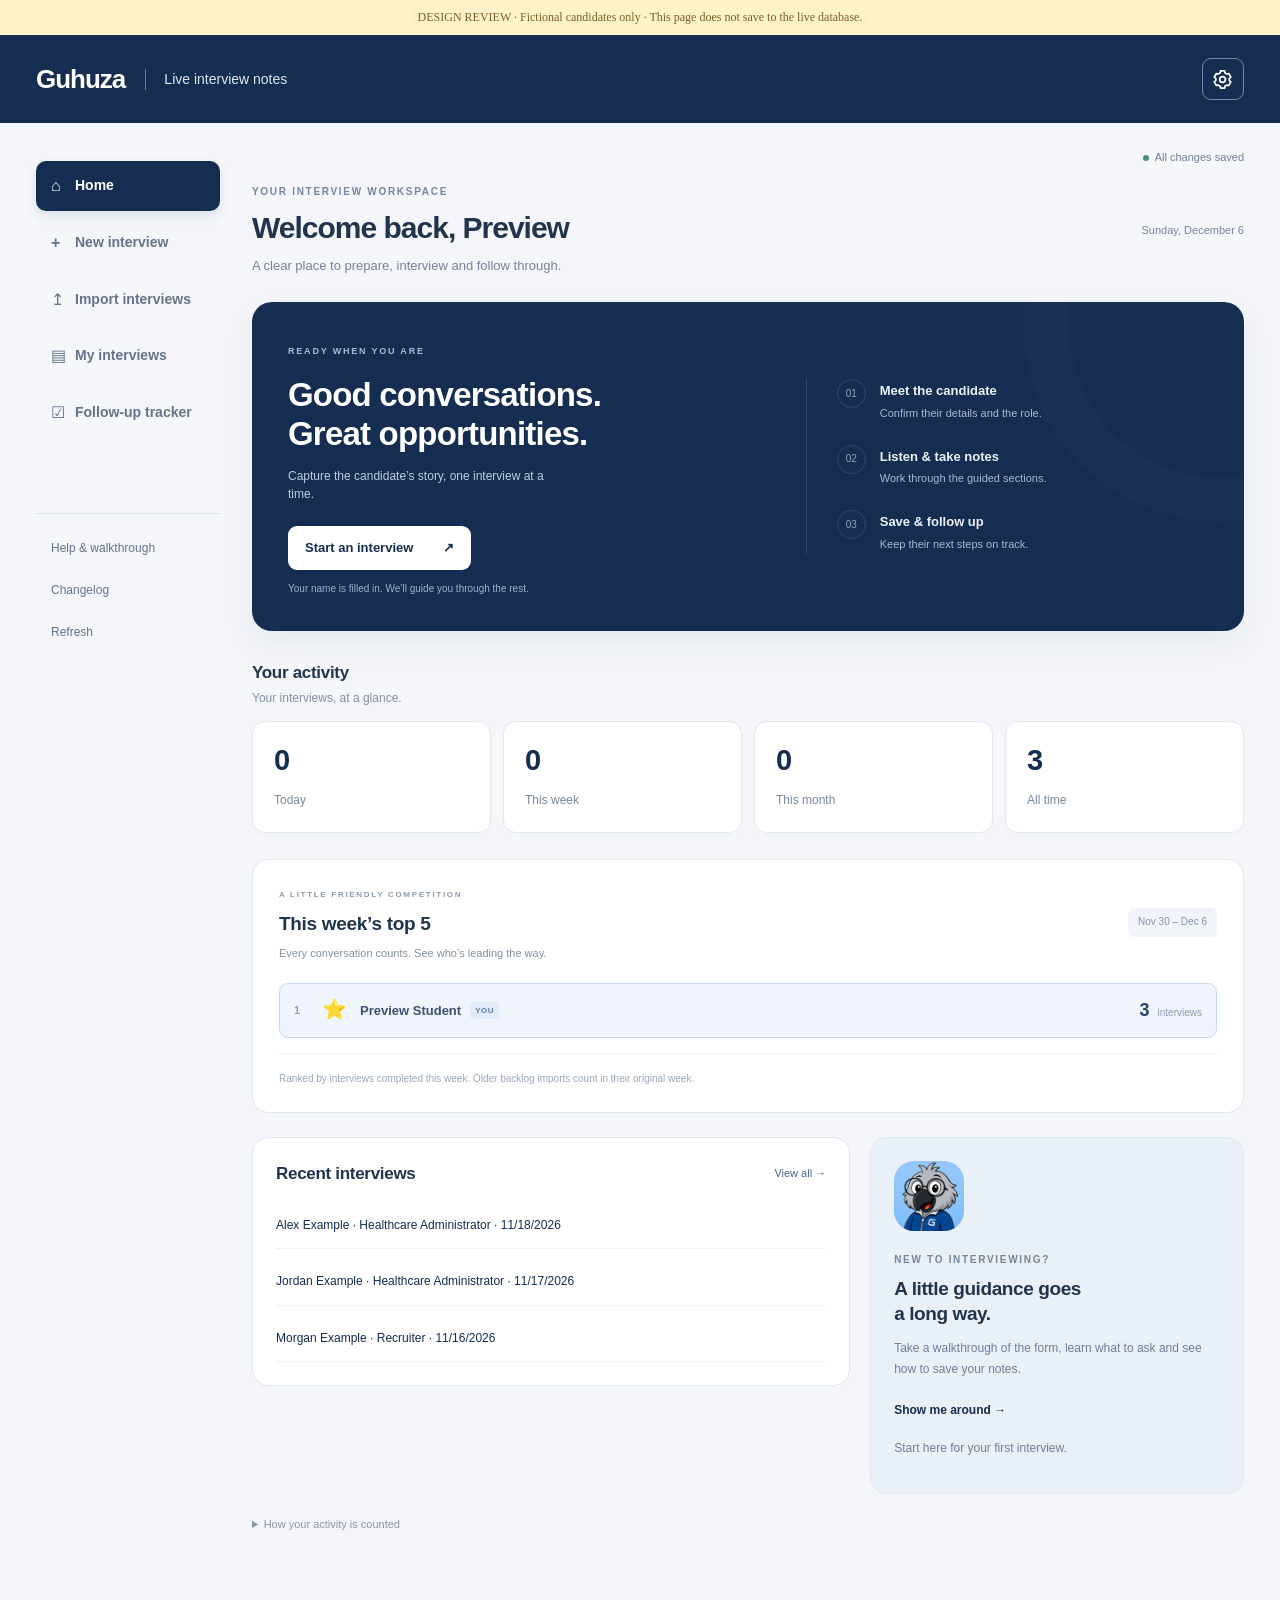
==== commit ea2daf5a: "Correct the temporary fictional-data review page" ====
--- a/design-preview.html
+++ b/design-preview.html
@@ -969,5 +969,16 @@
                      END OF TERMS AND CONDITIONS
 </pre></template>
 <script src="legacy.04dfb4a3c7.js"></script>
-<section id="recoveryPanel" hidden><h1>Choose a new password</h1><p>Your reset link has signed you into password recovery. Choose a password with at least 10 characters.</p><form id="recoveryForm" class="account-form"><label>New password<input type="password" id="recoveryPassword" required minlength="10" autocomplete="new-password"></label><label>Confirm new password<input type="password" id="recoveryConfirm" required minlength="10" autocomplete="new-password"></label><button id="recoverySubmit" class="primary" type="submit">Save new password</button><button id="recoveryCancel" type="button">Cancel and sign out</button><p id="recoveryMessage" role="status"></p></form></section><aside id="guidedTour" class="tour-card" aria-label="Interactive tutorial" hidden><p id="guidedCount" class="small-note"></p><progress id="guidedProgress" max="11" value="1"></progress><h2 id="guidedTitle" tabindex="-1"></h2><p id="guidedText"></p><p id="guidedTask" class="tour-task" role="status"></p><button id="guidedAction" hidden></button><div class="actions"><button id="guidedBack">Back</button><button id="guidedNext" class="primary">Next</button><button id="guidedClose">Close tutorial</button></div></aside><script src="config.66ac1f3c8c.js"></script><script>window.supabase={createClient(){const profile={"id":"preview-student","email":"preview@example.test","display_name":"Preview Student","registered_at":"2026-11-01T12:00:00Z","is_active":true,"is_admin":false,"can_view_all":false,"can_edit_all":false},records=[{"id":"example-a","owner_id":"preview-student","payload":{"id":"example-a","created":"2026-11-18T15:00:00.000Z","a":{"name":"Alex Example","email":"candidate0@example.test","role":"Healthcare Administrator","job":"3665","interviewer":"Preview Student","location":"Toronto","notes":"Example notes for a fictional candidate."},"copied":[false,false,false],"review":{"overallNotes":"Explained their work clearly."}}},{"id":"example-b","owner_id":"preview-student","payload":{"id":"example-b","created":"2026-11-17T15:00:00.000Z","a":{"name":"Jordan Example","email":"candidate1@example.test","role":"Healthcare Administrator","job":"3665","interviewer":"Preview Student","location":"Toronto","notes":"Example notes for a fictional candidate."},"copied":[true,false,false],"review":{"overallNotes":"Explained their work clearly."}}},{"id":"example-c","owner_id":"preview-student","payload":{"id":"example-c","created":"2026-11-16T15:00:00.000Z","a":{"name":"Morgan Example","email":"candidate2@example.test","role":"Recruiter","job":"3500","interviewer":"Preview Student","location":"Toronto","notes":"Example notes for a fictional candidate."},"copied":[true,true,true],"review":{"overallNotes":"Explained their work clearly."}}}];return {auth:{getSession:async()=>({data:{session:{user:{"id":"preview-student","email":"preview@example.test"}}},error:null}),onAuthStateChange(){},resetPasswordForEmail:async()=>({error:null}),updateUser:async()=>({data:{user:{"id":"preview-student","email":"preview@example.test"}},error:null}),signOut:async()=>({error:null})},rpc:async(name,args)=>{if(name==='save_interview'){const r=records.find(r=>r.id===args.record.id);if(r)r.payload=args.record;return {data:null,error:null};}return {data:{"day":{"count":null,"leaders":[{"name":"Preview Student","count":3}]},"week":{"count":null,"leaders":[{"name":"Preview Student","count":3}]},"month":{"count":null,"leaders":[{"name":"Preview Student","count":3}]},"year":{"count":null,"leaders":[{"name":"Preview Student","count":3}]},"total":{"count":null,"leaders":[{"name":"Preview Student","count":3}]},"weeklyTop5":[{"name":"Preview Student","count":3,"isYou":true}]},error:null};},from(table){let result=table==='profiles'?[profile]:table==='interviews'?records:[];return {select(){return this},eq(){return this},order(){return this},or(){return this},limit(){return this},range:async()=>({data:result,error:null}),single:async()=>({data:profile,error:null}),then(resolve,reject){return Promise.resolve({data:result,error:null}).then(resolve,reject)}}}}};</script><script src="workspace.b3bcc88bda.js"></script><script src="backlog-parser.d9272dfdad.js"></script><script src="interview-extras.cdc2b176d5.js"></script><script src="admin-ui.2ceff48158.js"></script><script src="act-as.e814d27a52.js"></script><script src="interviews-ui.3d00075ef4.js"></script><script src="changelog.52ed6bed0e.js"></script><script src="portal.2832fe6bec.js"></script>
+<section id="recoveryPanel" hidden><h1>Choose a new password</h1><p>Your reset link has signed you into password recovery. Choose a password with at least 10 characters.</p><form id="recoveryForm" class="account-form"><label>New password<input type="password" id="recoveryPassword" required minlength="10" autocomplete="new-password"></label><label>Confirm new password<input type="password" id="recoveryConfirm" required minlength="10" autocomplete="new-password"></label><button id="recoverySubmit" class="primary" type="submit">Save new password</button><button id="recoveryCancel" type="button">Cancel and sign out</button><p id="recoveryMessage" role="status"></p></form></section><aside id="guidedTour" class="tour-card" aria-label="Interactive tutorial" hidden><p id="guidedCount" class="small-note"></p><progress id="guidedProgress" max="11" value="1"></progress><h2 id="guidedTitle" tabindex="-1"></h2><p id="guidedText"></p><p id="guidedTask" class="tour-task" role="status"></p><button id="guidedAction" hidden></button><div class="actions"><button id="guidedBack">Back</button><button id="guidedNext" class="primary">Next</button><button id="guidedClose">Close tutorial</button></div></aside><script src="config.66ac1f3c8c.js"></script><script>window.supabase={
+ createClient(){
+ const profile={"id":"preview-student","email":"preview@example.test","display_name":"Preview Student","registered_at":"2026-11-01T12:00:00Z","is_active":true,"is_admin":false,"can_view_all":false,"can_edit_all":false},records=[{"id":"example-a","owner_id":"preview-student","payload":{"id":"example-a","created":"2026-11-18T15:00:00.000Z","a":{"name":"Alex Example","email":"candidate0@example.test","role":"Healthcare Administrator","job":"3665","interviewer":"Preview Student","location":"Toronto","notes":"Example notes for a fictional candidate."},"copied":[false,false,false],"review":{"overallNotes":"Explained their work clearly."}}},{"id":"example-b","owner_id":"preview-student","payload":{"id":"example-b","created":"2026-11-17T15:00:00.000Z","a":{"name":"Jordan Example","email":"candidate1@example.test","role":"Healthcare Administrator","job":"3665","interviewer":"Preview Student","location":"Toronto","notes":"Example notes for a fictional candidate."},"copied":[true,false,false],"review":{"overallNotes":"Explained their work clearly."}}},{"id":"example-c","owner_id":"preview-student","payload":{"id":"example-c","created":"2026-11-16T15:00:00.000Z","a":{"name":"Morgan Example","email":"candidate2@example.test","role":"Recruiter","job":"3500","interviewer":"Preview Student","location":"Toronto","notes":"Example notes for a fictional candidate."},"copied":[true,true,true],"review":{"overallNotes":"Explained their work clearly."}}}];
+ return {
+  auth:{getSession:async()=>({data:{session:{user:{id:profile.id,email:profile.email}}},error:null}),onAuthStateChange(){},signOut:async()=>({error:null}),resetPasswordForEmail:async()=>({error:null})},
+  async rpc(name,args){if(name==='save_interview'){const record=records.find(r=>r.id===args.record.id);if(record)record.payload=args.record;return {data:null,error:null};}return {data:{"day":{"count":null,"leaders":[{"name":"Preview Student","count":3}]},"week":{"count":null,"leaders":[{"name":"Preview Student","count":3}]},"month":{"count":null,"leaders":[{"name":"Preview Student","count":3}]},"year":{"count":null,"leaders":[{"name":"Preview Student","count":3}]},"total":{"count":null,"leaders":[{"name":"Preview Student","count":3}]},"weeklyTop5":[{"name":"Preview Student","count":3,"isYou":true}]},error:null};},
+  from(table){const data=table==='profiles'?[profile]:table==='interviews'?records:[];
+   return {select(){return this;},eq(){return this;},order(){return this;},or(){return this;},limit(){return this;},async range(){return {data,error:null};},async single(){return {data:profile,error:null};},then(resolve,reject){return Promise.resolve({data,error:null}).then(resolve,reject);}};
+  }
+ };
+ }
+};</script><script src="workspace.b3bcc88bda.js"></script><script src="backlog-parser.d9272dfdad.js"></script><script src="interview-extras.cdc2b176d5.js"></script><script src="admin-ui.2ceff48158.js"></script><script src="act-as.e814d27a52.js"></script><script src="interviews-ui.3d00075ef4.js"></script><script src="changelog.52ed6bed0e.js"></script><script src="portal.2832fe6bec.js"></script>
 </html>
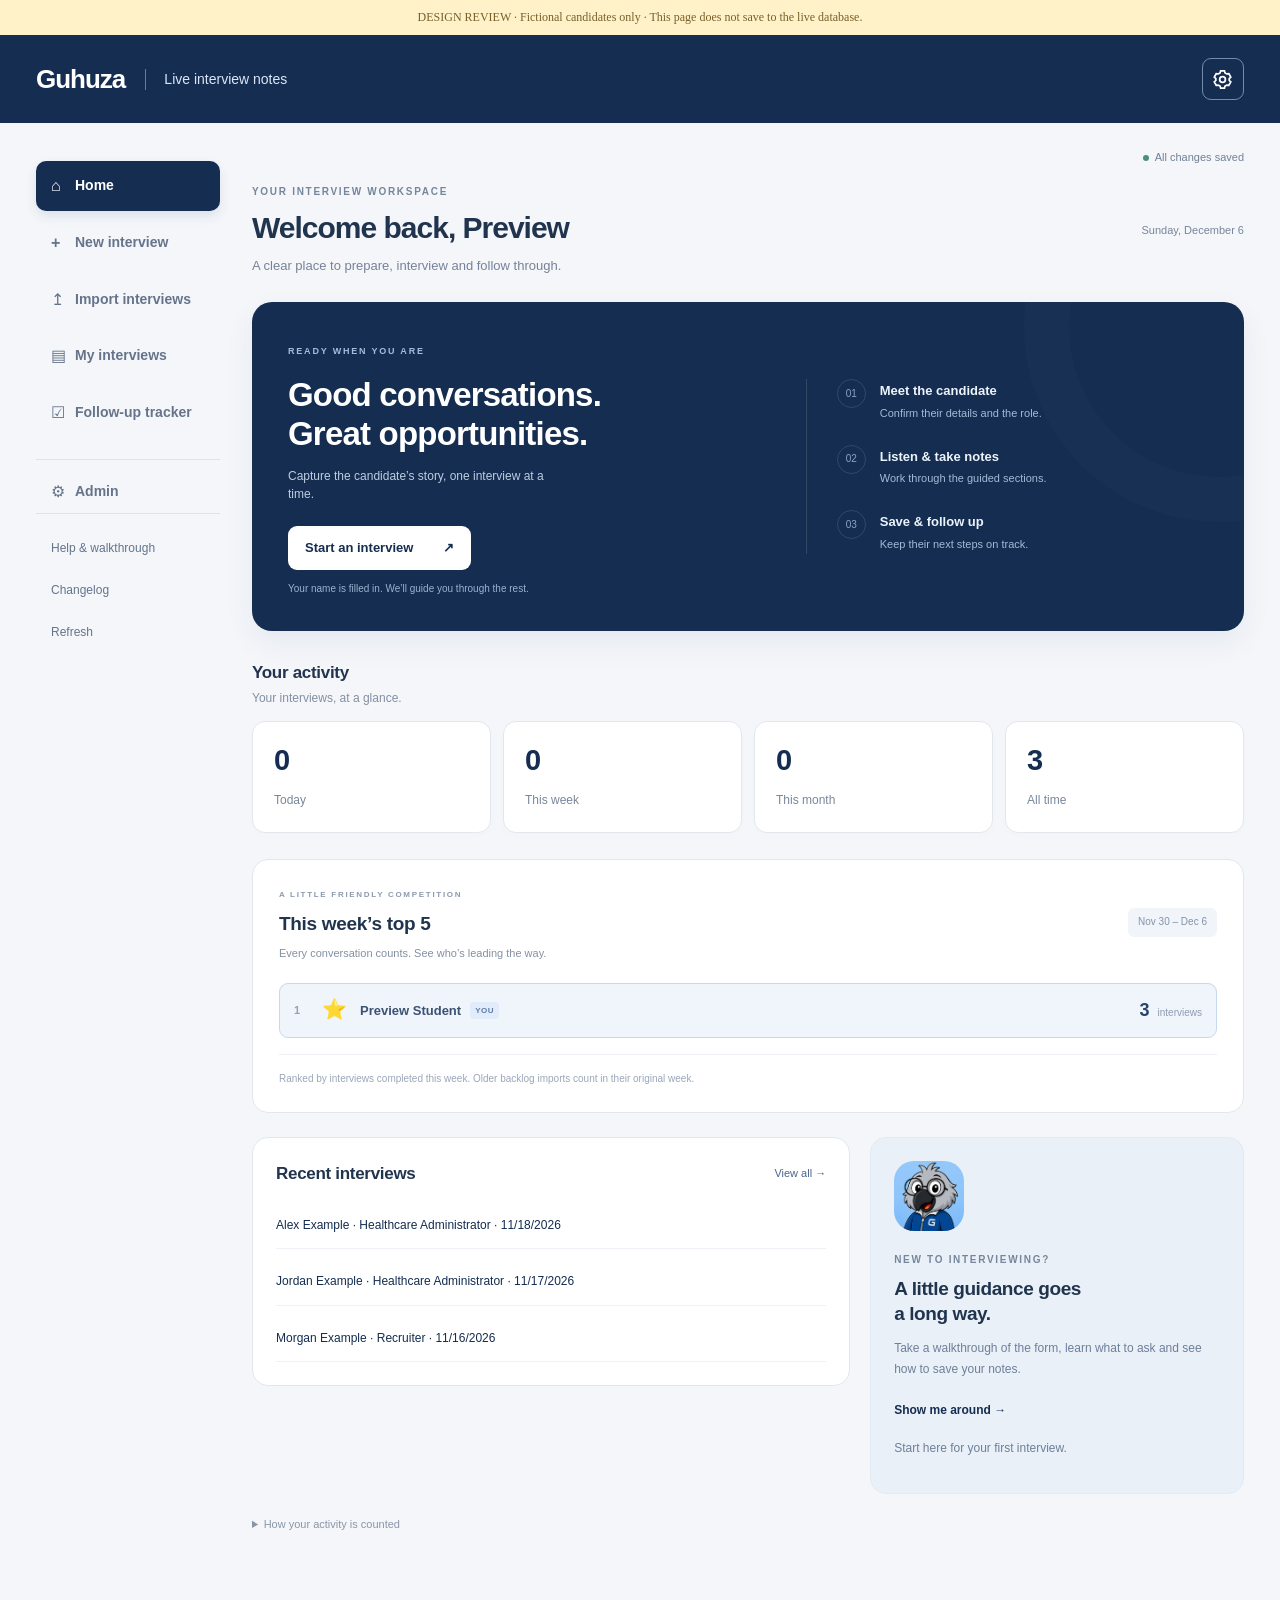
==== commit b07d83de: "Show saved fit assessments across all Admin interview lists" ====
--- a/design-preview.html
+++ b/design-preview.html
@@ -59,7 +59,7 @@
 .resume-analyzer-entry .muted{margin:4px 0 11px}
 #openResumeAnalyzer{display:inline-block;padding:8px 12px;background:#205b48;color:white;font-weight:600;text-decoration:none;border-radius:7px;font-size:14px}
 #openResumeAnalyzer:hover,#openResumeAnalyzer:focus-visible{background:#173e32}
-</style><link rel="stylesheet" href="workspace.a859925de9.css"><div style="padding:10px 20px;background:#fff2c9;color:#796029;font:12px Segoe UI;text-align:center">DESIGN REVIEW · Fictional candidates only · This page does not save to the live database.</div><header><div><button type="button" id="brandHome" aria-label="Guhuza Home">Guhuza</button><span>Live interview notes</span><details id="accountMenu" class="account-menu" hidden><summary aria-label="Account menu" title="Account menu"><svg width="23" height="23" viewBox="0 0 24 24" fill="none" stroke="currentColor" stroke-width="1.8" aria-hidden="true"><path d="m9 3-.6 2.2-1.8 1L4.4 6l-2 3.5L4 11v2l-1.6 1.5 2 3.5 2.2-.2 1.8 1L9 21h4l.6-2.2 1.8-1 2.2.2 2-3.5L18 13v-2l1.6-1.5-2-3.5-2.2.2-1.8-1L13 3Z"/><circle cx="11" cy="12" r="3"/></svg></summary><div class="account-dropdown"><p id="accountName"></p><button type="button" id="profileTab">My profile</button><button type="button" id="settingsTab">Settings</button><button type="button" id="signOut">Sign out</button></div></details></div></header><link rel="stylesheet" href="interview-extras.9204d85cb9.css"><link rel="stylesheet" href="home.d46bb1a025.css"><link rel="stylesheet" href="changelog.38b81c4f3b.css"><link rel="stylesheet" href="interviews-ui.14cc078e29.css"><link rel="stylesheet" href="admin-ui.701d80f4d1.css">
+</style><link rel="stylesheet" href="workspace.a859925de9.css"><div style="padding:10px 20px;background:#fff2c9;color:#796029;font:12px Segoe UI;text-align:center">DESIGN REVIEW · Fictional candidates only · This page does not save to the live database.</div><header><div><button type="button" id="brandHome" aria-label="Guhuza Home">Guhuza</button><span>Live interview notes</span><details id="accountMenu" class="account-menu" hidden><summary aria-label="Account menu" title="Account menu"><svg width="23" height="23" viewBox="0 0 24 24" fill="none" stroke="currentColor" stroke-width="1.8" aria-hidden="true"><path d="m9 3-.6 2.2-1.8 1L4.4 6l-2 3.5L4 11v2l-1.6 1.5 2 3.5 2.2-.2 1.8 1L9 21h4l.6-2.2 1.8-1 2.2.2 2-3.5L18 13v-2l1.6-1.5-2-3.5-2.2.2-1.8-1L13 3Z"/><circle cx="11" cy="12" r="3"/></svg></summary><div class="account-dropdown"><p id="accountName"></p><button type="button" id="profileTab">My profile</button><button type="button" id="settingsTab">Settings</button><button type="button" id="signOut">Sign out</button></div></details></div></header><link rel="stylesheet" href="interview-extras.9204d85cb9.css"><link rel="stylesheet" href="home.d46bb1a025.css"><link rel="stylesheet" href="changelog.38b81c4f3b.css"><link rel="stylesheet" href="interviews-ui.20ba130a24.css"><link rel="stylesheet" href="admin-ui.d98fb069ac.css">
 <p id="sessionBanner" role="status">Checking your saved session...</p><section id="connectionPanel" class="connection-panel" hidden><h1>We could not finish loading your session</h1><p id="connectionMessage" role="status"></p><button id="retrySession" class="primary">Retry loading workspace</button><p class="muted">A connection or loading problem does not automatically sign you out.</p></section><section id="authPanel" hidden style="max-width:520px;margin:40px auto"><h1 id="authTitle">Sign in to Guhuza</h1><p id="authIntro">Sign in to access your interview workspace.</p><form id="authForm"><label class="main" id="nameLabel" hidden>Your full name<input id="authName" type="text" autocomplete="name"></label><label class="main">Email<input id="authEmail" type="email" required autocomplete="username"></label><label class="main">Password<input id="authPassword" type="password" minlength="10" required autocomplete="current-password" style="width:100%;padding:10px"></label><p id="passwordHelp" class="muted" hidden>Choose a password with at least 10 characters.</p><label class="main" id="confirmLabel" hidden>Confirm password<input id="authConfirmPassword" type="password" autocomplete="new-password" style="width:100%;padding:10px"></label><div class="actions"><button class="primary" id="authSubmit">Sign in</button><button type="button" id="authToggle">Register</button></div></form><div class="actions"><button type="button" id="forgotPassword">Forgot password?</button><button type="button" id="resendConfirmation">Resend confirmation email</button></div><p id="authMessage" role="status"></p></section><script src="auth-ui.77e17b4c39.js"></script><main id="workspace" hidden><div class="workspace-tools"><button id="tourStart">Help & walkthrough</button><button id="refreshData">Refresh</button></div><p id="cloudStatus" role="status"></p><nav aria-label="Interview sections"><button type="button" id="homeTab">Home</button><button type="button" id="liveTab">New interview</button><button type="button" id="savedTab">My interviews</button><button type="button" id="statusTab">Follow-up tracker</button><button type="button" id="adminTab" hidden style="margin-left:auto">Admin</button></nav><section id="homePanel" hidden>
 <div class="home-heading"><div><p class="eyebrow">YOUR INTERVIEW WORKSPACE</p><h1>Welcome back, <span id="welcomeName"></span></h1><p class="home-subtitle">A clear place to prepare, interview and follow through.</p></div><span class="home-date" id="homeDate"></span></div>
 <div class="home-hero"><div class="hero-copy"><span class="hero-tag">READY WHEN YOU ARE</span><h2>Good conversations.<br>Great opportunities.</h2><p>Capture the candidate’s story, one interview at a time.</p><button id="startInterview" class="primary">Start an interview <span aria-hidden="true">↗</span></button><span class="hero-footnote">Your name is filled in. We’ll guide you through the rest.</span></div><div class="hero-route" aria-label="Interview workflow"><div><span>01</span><p><strong>Meet the candidate</strong>Confirm their details and the role.</p></div><div><span>02</span><p><strong>Listen & take notes</strong>Work through the guided sections.</p></div><div><span>03</span><p><strong>Save & follow up</strong>Keep their next steps on track.</p></div></div></div>
@@ -971,14 +971,14 @@
 <script src="legacy.04dfb4a3c7.js"></script>
 <section id="recoveryPanel" hidden><h1>Choose a new password</h1><p>Your reset link has signed you into password recovery. Choose a password with at least 10 characters.</p><form id="recoveryForm" class="account-form"><label>New password<input type="password" id="recoveryPassword" required minlength="10" autocomplete="new-password"></label><label>Confirm new password<input type="password" id="recoveryConfirm" required minlength="10" autocomplete="new-password"></label><button id="recoverySubmit" class="primary" type="submit">Save new password</button><button id="recoveryCancel" type="button">Cancel and sign out</button><p id="recoveryMessage" role="status"></p></form></section><aside id="guidedTour" class="tour-card" aria-label="Interactive tutorial" hidden><p id="guidedCount" class="small-note"></p><progress id="guidedProgress" max="11" value="1"></progress><h2 id="guidedTitle" tabindex="-1"></h2><p id="guidedText"></p><p id="guidedTask" class="tour-task" role="status"></p><button id="guidedAction" hidden></button><div class="actions"><button id="guidedBack">Back</button><button id="guidedNext" class="primary">Next</button><button id="guidedClose">Close tutorial</button></div></aside><script src="config.66ac1f3c8c.js"></script><script>window.supabase={
  createClient(){
- const profile={"id":"preview-student","email":"preview@example.test","display_name":"Preview Student","registered_at":"2026-11-01T12:00:00Z","is_active":true,"is_admin":false,"can_view_all":false,"can_edit_all":false},records=[{"id":"example-a","owner_id":"preview-student","payload":{"id":"example-a","created":"2026-11-18T15:00:00.000Z","a":{"name":"Alex Example","email":"candidate0@example.test","role":"Healthcare Administrator","job":"3665","interviewer":"Preview Student","location":"Toronto","notes":"Example notes for a fictional candidate."},"copied":[false,false,false],"review":{"overallNotes":"Explained their work clearly."}}},{"id":"example-b","owner_id":"preview-student","payload":{"id":"example-b","created":"2026-11-17T15:00:00.000Z","a":{"name":"Jordan Example","email":"candidate1@example.test","role":"Healthcare Administrator","job":"3665","interviewer":"Preview Student","location":"Toronto","notes":"Example notes for a fictional candidate."},"copied":[true,false,false],"review":{"overallNotes":"Explained their work clearly."}}},{"id":"example-c","owner_id":"preview-student","payload":{"id":"example-c","created":"2026-11-16T15:00:00.000Z","a":{"name":"Morgan Example","email":"candidate2@example.test","role":"Recruiter","job":"3500","interviewer":"Preview Student","location":"Toronto","notes":"Example notes for a fictional candidate."},"copied":[true,true,true],"review":{"overallNotes":"Explained their work clearly."}}}];
+ const profile={"id":"preview-student","email":"preview@example.test","display_name":"Preview Student","registered_at":"2026-11-01T12:00:00Z","is_active":true,"is_admin":true,"can_view_all":true,"can_edit_all":true},records=[{"id":"example-a","owner_id":"preview-student","payload":{"id":"example-a","created":"2026-11-18T15:00:00.000Z","a":{"name":"Alex Example","email":"candidate0@example.test","role":"Healthcare Administrator","job":"3665","interviewer":"Preview Student","location":"Toronto","notes":"Example notes for a fictional candidate."},"copied":[false,false,false],"review":{"overallNotes":"Explained their work clearly.","view":"Good fit"}}},{"id":"example-b","owner_id":"preview-student","payload":{"id":"example-b","created":"2026-11-17T15:00:00.000Z","a":{"name":"Jordan Example","email":"candidate1@example.test","role":"Healthcare Administrator","job":"3665","interviewer":"Preview Student","location":"Toronto","notes":"Example notes for a fictional candidate."},"copied":[true,false,false],"review":{"overallNotes":"Explained their work clearly.","view":"Still assessing"}}},{"id":"example-c","owner_id":"preview-student","payload":{"id":"example-c","created":"2026-11-16T15:00:00.000Z","a":{"name":"Morgan Example","email":"candidate2@example.test","role":"Recruiter","job":"3500","interviewer":"Preview Student","location":"Toronto","notes":"Example notes for a fictional candidate."},"copied":[true,true,true],"review":{"overallNotes":"Explained their work clearly.","view":"I have concerns"}}}];
  return {
   auth:{getSession:async()=>({data:{session:{user:{id:profile.id,email:profile.email}}},error:null}),onAuthStateChange(){},signOut:async()=>({error:null}),resetPasswordForEmail:async()=>({error:null})},
-  async rpc(name,args){if(name==='save_interview'){const record=records.find(r=>r.id===args.record.id);if(record)record.payload=args.record;return {data:null,error:null};}return {data:{"day":{"count":null,"leaders":[{"name":"Preview Student","count":3}]},"week":{"count":null,"leaders":[{"name":"Preview Student","count":3}]},"month":{"count":null,"leaders":[{"name":"Preview Student","count":3}]},"year":{"count":null,"leaders":[{"name":"Preview Student","count":3}]},"total":{"count":null,"leaders":[{"name":"Preview Student","count":3}]},"weeklyTop5":[{"name":"Preview Student","count":3,"isYou":true}]},error:null};},
+  async rpc(name,args){if(name==='save_interview'){const record=records.find(r=>r.id===args.record.id);if(record)record.payload=args.record;return {data:null,error:null};}return {data:{"day":{"count":3,"leaders":[{"name":"Preview Student","count":3}]},"week":{"count":3,"leaders":[{"name":"Preview Student","count":3}]},"month":{"count":3,"leaders":[{"name":"Preview Student","count":3}]},"year":{"count":3,"leaders":[{"name":"Preview Student","count":3}]},"total":{"count":3,"leaders":[{"name":"Preview Student","count":3}]},"weeklyTop5":[{"name":"Preview Student","count":3,"isYou":true}]},error:null};},
   from(table){const data=table==='profiles'?[profile]:table==='interviews'?records:[];
    return {select(){return this;},eq(){return this;},order(){return this;},or(){return this;},limit(){return this;},async range(){return {data,error:null};},async single(){return {data:profile,error:null};},then(resolve,reject){return Promise.resolve({data,error:null}).then(resolve,reject);}};
   }
  };
  }
-};</script><script src="workspace.b3bcc88bda.js"></script><script src="backlog-parser.d9272dfdad.js"></script><script src="interview-extras.cdc2b176d5.js"></script><script src="admin-ui.2ceff48158.js"></script><script src="act-as.e814d27a52.js"></script><script src="interviews-ui.3d00075ef4.js"></script><script src="changelog.52ed6bed0e.js"></script><script src="portal.2832fe6bec.js"></script>
+};</script><script src="workspace.19342ad501.js"></script><script src="backlog-parser.d9272dfdad.js"></script><script src="interview-extras.cdc2b176d5.js"></script><script src="admin-ui.9ba1319400.js"></script><script src="act-as.e814d27a52.js"></script><script src="interviews-ui.5f466f707b.js"></script><script src="changelog.36b202faa8.js"></script><script src="portal.2832fe6bec.js"></script>
 </html>
--- a/interviews-ui.20ba130a24.css
+++ b/interviews-ui.20ba130a24.css
@@ -0,0 +1,5 @@
+#review,#tracker{border:0;background:transparent;padding:0}#review>h1,#trackerTitle{font-size:29px;letter-spacing:-.8px;margin:0 0 9px}#reviewBack{margin-bottom:16px}.page-description,.tracker-intro{font-size:12px;color:#8292a7;line-height:1.8;margin:0 0 25px;max-width:650px}.library-toolbar{display:flex;align-items:center;justify-content:space-between;gap:12px;margin:27px 0 18px}.view-switch{display:flex;gap:5px;border:1px solid #e0e7f1;border-radius:10px;padding:4px;background:#edf2f8}.view-switch button{border:0;background:transparent;color:#8798af;font-size:12px;padding:10px 16px;border-radius:7px}.view-switch button[aria-pressed=true]{background:white;color:#294d7d;box-shadow:0 2px 6px #142d5010;font-weight:600}.library-count{font-size:11px;color:#8e9db1;white-space:nowrap}.library-search-row{display:grid;grid-template-columns:minmax(0,1fr) 165px;gap:16px;padding:19px;background:#fff;border:1px solid #e3e9f2;border-radius:13px;margin-bottom:23px}.library-search-row label,.tracker-toolbar label,.tracker-extra-controls label{font-size:10px;font-weight:600;color:#8093ad}.library-search-row input,.library-search-row select,.tracker-toolbar input,.tracker-toolbar select,.tracker-extra-controls select{display:block;border:1px solid #dde5f0;border-radius:8px;padding:10px 12px;background:#fbfcfe;color:#476485;font-size:12px;min-height:40px;margin-top:7px;width:100%}.library-interview-list{background:white;border:1px solid #e2e9f2;border-radius:14px;overflow:hidden}.library-interview-row{display:flex;align-items:center;gap:16px;border:0;border-bottom:1px solid #eef2f7;border-radius:0;background:white;width:100%;text-align:left;padding:20px}.library-interview-row:last-child{border-bottom:0}.library-interview-row>div:first-of-type{flex:1;min-width:0}.candidate-avatar{width:40px;height:40px;border-radius:12px;background:#edf2f9;color:#8099b9;font-size:12px;display:flex;align-items:center;justify-content:center;flex-shrink:0}.library-interview-row strong{display:block;font-size:13px;color:#354e70;font-weight:600}.library-interview-row small{display:block;font-size:11px;color:#94a2b6;margin-top:5px}.library-row-meta{text-align:right;font-size:11px;color:#8296b0}.library-row-meta small{font-size:9px}.library-job-grid{display:grid;grid-template-columns:repeat(3,minmax(0,1fr));gap:15px}.library-job-card{padding:25px 22px;text-align:left;display:flex;flex-direction:column;align-items:flex-start;min-height:195px;border:1px solid #e0e8f2;border-radius:14px;background:white}.library-job-card .eyebrow{font-size:8px;margin-bottom:14px;color:#8fa2bb}.library-job-card strong{font-size:17px;font-weight:600;line-height:1.4;color:#355071;letter-spacing:-.3px}.library-job-card small{font-size:11px;color:#93a2b8;margin-top:10px}.job-open{font-size:10px;color:#6c88ac;margin-top:auto;padding-top:25px}.library-empty{background:#fff;border:1px solid #e3eaf3;border-radius:17px;padding:35px;text-align:center;min-height:270px}.library-empty img{width:105px;height:105px;object-fit:cover;border-radius:26px;display:block;margin:0 auto 19px;box-shadow:0 7px 18px #142d5010}.library-empty h3{font-size:19px;letter-spacing:-.4px;font-weight:600;color:#385372;margin:0 0 9px}.library-empty p{font-size:12px;line-height:1.8;color:#91a0b5;max-width:440px;margin:0 auto}#interviewDetail{background:#fff;border:1px solid #dfe7f1;border-radius:15px;padding:25px;margin-top:23px}#interviewDetail>label[for=pick],#interviewDetail>#pick,#interviewDetail>#empty{display:none}#interviewDetail>#deleteInterview{float:right;font-size:10px;border:0;color:#a87777;background:#fcf4f4;margin-bottom:15px}#interviewDetail .review-columns{clear:both}#interviewDetail .review-columns h2{font-size:16px}#reviewScopeLabel{font-size:11px;color:#8a9cb3}.observation-dialog{position:fixed;border:1px solid #d8e4f3;border-radius:18px;padding:28px;max-width:min(720px,calc(100vw - 30px));box-shadow:0 25px 100px #142d5030}.observation-dialog::backdrop{background:#142d5070;backdrop-filter:blur(3px)}.observation-dialog>h3{padding-right:45px;margin-top:0}.observation-close{position:absolute;top:13px;right:13px;width:33px;height:33px;display:flex;align-items:center;justify-content:center;border:1px solid #e3e9f3;background:#f5f8fc;color:#718aa9;font-size:23px;line-height:1;padding:0;border-radius:50%}.observation-close:hover{background:#e7eef8}.tracker-page-heading{display:flex;justify-content:space-between;gap:15px;align-items:center;margin-bottom:12px}.tracker-page-heading img{width:58px;height:58px;border-radius:17px;object-fit:cover}.tracker-page-heading .eyebrow{font-size:9px;margin-bottom:8px}.tracker-summary{display:grid;grid-template-columns:repeat(3,minmax(0,1fr));gap:14px;margin:22px 0}.tracker-summary>div{background:white;border:1px solid #e0e7f1;border-radius:13px;padding:21px 23px;cursor:pointer;box-shadow:0 3px 10px #142d5003}.tracker-summary strong{font-size:29px;color:#294a73;font-weight:650;display:block;line-height:1.2;margin-bottom:8px}.tracker-summary span{font-size:11px;color:#8a9ab1}.tracker-summary>div:nth-child(2){border-top:3px solid #d3ad66}.tracker-summary>div:nth-child(3){border-top:3px solid #7dac9b}.tracker-toolbar{display:grid;grid-template-columns:minmax(0,1fr) 190px;gap:18px;border:1px solid #e0e8f2;border-radius:13px 13px 0 0;background:#fff;padding:19px 20px 15px;margin:0}.tracker-extra-controls{display:grid;grid-template-columns:1fr 1fr 1fr auto;gap:16px;padding:0 20px 20px;border:1px solid #e0e8f2;border-top:0;border-radius:0 0 13px 13px;background:#fff;margin-bottom:24px;align-items:end}.tracker-extra-controls>span{font-size:9px;color:#96a5ba;padding-bottom:14px;white-space:nowrap}#tracker>.tracker-scroll{display:none}.followup-board{display:grid;grid-template-columns:repeat(3,minmax(0,1fr));gap:16px;align-items:start}.followup-column{min-width:0;background:#eaf0f7;padding:13px;border-radius:13px}.followup-column-heading{display:flex;justify-content:space-between;align-items:center;margin:4px 3px 17px}.followup-column-heading h2{font-size:12px;color:#6f85a2;font-weight:600;margin:0}.followup-column-heading>span{font-size:10px;background:#dce6f3;color:#8ba0bb;border-radius:5px;padding:3px 7px}.followup-card{background:white;border:1px solid #e0e8f2;border-radius:11px;padding:17px 15px;margin-bottom:11px;box-shadow:0 3px 8px #142d5003}.followup-candidate{display:block;border:0;background:transparent;padding:0;color:#365379;font-size:13px;font-weight:600;text-align:left;line-height:1.6}.followup-candidate:hover{background:transparent;text-decoration:underline}.followup-meta{font-size:9px;color:#99a8bd;line-height:1.8;margin:7px 0 16px}.followup-tasks{display:grid;gap:12px}.followup-tasks label{display:flex;gap:9px;align-items:flex-start;font-size:10px;color:#7d91ac;line-height:1.6;cursor:pointer}.followup-tasks input{margin:2px 0 0;flex-shrink:0;width:14px;height:14px}.followup-tasks label:has(:checked) span{color:#95a9a2;text-decoration:line-through;text-decoration-color:#bdcec7}.followup-progress{border-top:1px solid #eff2f7;padding-top:11px;margin-top:15px;font-size:9px;color:#a1aec0}.followup-column-empty{font-size:10px;color:#99a9be;text-align:center;padding:25px 5px}.followup-list .followup-column{background:transparent;padding:0}.followup-list .followup-card{display:grid;grid-template-columns:1fr 1.5fr;gap:4px 25px;padding:22px}.followup-list .followup-candidate{grid-column:1}.followup-list .followup-meta{grid-column:1}.followup-list .followup-tasks{grid-column:2;grid-row:1/4}.followup-list .followup-progress{grid-column:1;margin-top:0}#trackerMessage{font-size:11px;color:#7b9a8d}.home-gerrie,.gerrie-learn{width:70px;height:70px;border-radius:20px;object-fit:cover;margin:0 0 16px}.gerrie-tour-heading{display:flex;gap:14px;align-items:center;margin-bottom:16px}.gerrie-tour-heading img{width:65px;height:65px;object-fit:cover;border-radius:19px;border:3px solid #fff;box-shadow:0 4px 14px #142d5015}.gerrie-tour-heading>div{font-size:12px;font-weight:600;color:#54749c;max-width:130px;line-height:1.5}.tour-card{width:min(450px,calc(100vw - 32px));max-height:65vh;border:1px solid #b9cce6;border-radius:19px;box-shadow:0 15px 65px #142d5030;padding:24px;color:#355276}.gerrie-tour-close{position:absolute;right:13px;top:13px;border:0;background:#eef3fa;width:28px;height:28px;padding:0;font-size:21px;color:#8199b8;line-height:1}.tour-card #guidedCount{font-size:9px;color:#93a5bc;letter-spacing:.7px;text-transform:uppercase;margin:0 0 8px}.tour-card progress{height:4px;display:block;border:0;border-radius:5px;margin-bottom:18px}.tour-card h2{font-size:21px;line-height:1.3;letter-spacing:-.4px;color:#315071}.tour-card #guidedText{font-size:12px;line-height:1.8;color:#7c90ac}.tour-card #guidedPoints{padding-left:17px;font-size:11px;color:#7f92ad;line-height:1.8}.tour-card #guidedPoints li{margin-bottom:6px}.tour-card .tour-task{font-size:11px;line-height:1.8;color:#6480a4;padding:12px;border-radius:9px;background:#edf3fb}.tour-card button{font-size:11px;padding:8px 12px}.tour-outline{font-size:10px;color:#91a3ba;margin:13px 0}.tour-outline summary{font-weight:500}.tour-outline>div{display:grid;grid-template-columns:1fr 1fr;gap:5px;margin-top:9px}.tour-outline button{font-size:9px;text-align:left;border:1px solid #e1e8f2;color:#8a9db7;padding:7px}.tour-outline button[aria-current=step]{background:#e7effb;color:#466991}.library-job-card,.tracker-summary>div,.followup-card{transition:transform .32s cubic-bezier(.22,1.7,.5,1),box-shadow .25s,border-color .25s}@media(hover:hover) and (pointer:fine){.library-job-card:hover,.tracker-summary>div:hover,.followup-card:hover{transform:translateY(-3px);box-shadow:0 10px 25px #142d500a;border-color:#c3d2e6}.library-interview-row:hover{background:#f7faff}}
+@media(max-width:1100px){.library-job-grid{grid-template-columns:repeat(2,minmax(0,1fr))}.followup-board{grid-template-columns:1fr}.followup-column{padding:16px}.followup-card{padding:20px}.followup-tasks{grid-template-columns:repeat(3,minmax(0,1fr));gap:15px}.tracker-extra-controls{grid-template-columns:repeat(3,minmax(0,1fr))}.tracker-extra-controls>span{grid-column:1/-1;padding:0}.followup-list .followup-card{display:block}}
+@media(max-width:740px){#review>h1,#trackerTitle{font-size:25px}.library-toolbar{gap:10px;align-items:flex-start}.view-switch button{font-size:10px;padding:9px 12px}.library-count{font-size:9px;padding-top:12px}.library-search-row{grid-template-columns:minmax(0,1fr) 115px;padding:14px;gap:10px}.library-search-row input,.library-search-row select,.tracker-toolbar input,.tracker-toolbar select,.tracker-extra-controls select{font-size:10px;padding:10px 9px}.library-job-grid{grid-template-columns:1fr 1fr;gap:11px}.library-job-card{padding:20px 16px;min-height:185px}.library-job-card strong{font-size:14px}.library-interview-row{padding:16px 13px;gap:10px}.candidate-avatar{width:30px;height:30px;border-radius:9px;font-size:9px}.library-interview-row strong{font-size:12px}.library-interview-row small{font-size:9px}.library-row-meta{font-size:9px}.library-row-meta small{display:none}.library-empty{padding:30px 23px}.library-empty h3{font-size:18px}#interviewDetail{padding:16px}.tracker-summary{gap:9px}.tracker-summary>div{padding:17px 13px}.tracker-summary strong{font-size:25px}.tracker-summary span{font-size:9px}.tracker-toolbar{padding:15px 14px;grid-template-columns:1fr 130px;gap:12px}.tracker-extra-controls{padding:0 14px 15px;gap:10px}.tracker-extra-controls label{font-size:9px}.followup-tasks{grid-template-columns:1fr;gap:12px}.followup-tasks label{font-size:11px}.followup-meta{font-size:10px}.tour-card{padding:19px;max-height:58vh;bottom:10px;right:10px;width:calc(100vw - 20px)}.gerrie-tour-heading img{width:51px;height:51px;border-radius:16px}.gerrie-tour-heading{margin-bottom:12px}.tour-card h2{font-size:19px}.gerrie-tour-heading>div{font-size:11px}.observation-dialog{padding:22px 18px}.observation-dialog>h3{font-size:17px}}
+@media(prefers-reduced-motion:reduce){.library-job-card,.tracker-summary>div,.followup-card{transform:none!important;transition:none!important}}
+.tour-card{display:flex;flex-direction:column;max-height:70vh;overflow:hidden}.gerrie-tour-heading{flex-shrink:0}.tour-card #guidedTourContent{min-height:0;overflow:auto;padding-right:5px;overscroll-behavior:contain}.tour-card>.actions{flex-shrink:0;padding-top:13px;margin-top:13px;border-top:1px solid #e5ecf6;background:white;justify-content:flex-end}.tour-outline>div{max-height:170px;overflow:auto}@media(max-width:740px){.tour-card{max-height:62vh}.tour-card>.actions{padding-top:10px;margin-top:10px}}
--- a/admin-ui.d98fb069ac.css
+++ b/admin-ui.d98fb069ac.css
@@ -0,0 +1,15 @@
+#adminPanel{padding:0;border:1px solid #e1e7f0;border-radius:18px;overflow:visible;background:#fff}.admin-shell{display:grid;grid-template-columns:165px minmax(0,1fr);min-height:620px}.admin-sidebar{border-right:1px solid #e8edf4;background:#fafbfd;border-radius:18px 0 0 18px;padding:27px 17px}.admin-sidebar>.eyebrow{font-size:8px;letter-spacing:1.1px}.admin-sidebar h1{font-size:23px;letter-spacing:-.7px;margin:0 0 27px}.admin-sidebar nav{display:flex;flex-direction:column;gap:5px;margin:0}.admin-sidebar nav button{border:0;text-align:left;font-size:12px;padding:11px 12px;border-radius:8px;color:#6d7e95;background:transparent}.admin-sidebar nav button:hover{background:#eef2f8;color:#142d50}.admin-sidebar nav button[aria-current=page]{background:#e6edf8;color:#142d50;font-weight:650}.admin-nav-label{font-size:8px;letter-spacing:1.3px;color:#96a2b3;margin:20px 12px 5px}.admin-sidebar-note{font-size:10px;line-height:1.7;color:#92a0b2;margin:35px 10px 0}.admin-main{min-width:0;padding:30px}.admin-view-heading{background:transparent;color:inherit;margin:0 0 26px;padding:0}.admin-view-heading h2{font-size:28px;letter-spacing:-.8px;margin:0 0 9px;line-height:1.2}.admin-view-heading>p:last-child{color:#8190a5;font-size:12px;line-height:1.6;margin:0;max-width:480px}.admin-view-heading .eyebrow{margin:0 0 10px;font-size:8px}#adminTotals{border:0;background:transparent;padding:0;margin:0}#adminTotals>h2{font-size:14px;letter-spacing:0;margin:0 0 5px}#adminTotals>.muted{font-size:10px;line-height:1.6;max-width:420px;margin-bottom:20px}#adminStats{grid-template-columns:repeat(2,minmax(0,1fr));gap:12px;margin:0}#adminStats .dashboard-card{padding:21px;background:#f7f9fd;box-shadow:none}#adminStats .dashboard-card strong{font-size:31px}#adminOverviewNote{font-size:11px;line-height:1.8;color:#8b98aa;margin:17px 0 0}#adminQuickLinks{display:grid;gap:9px}.admin-quick{position:relative;text-align:left;border:1px solid #e2e8f1;border-radius:11px;padding:16px 40px 16px 17px;background:white}.admin-quick>span{display:block;font-size:12px;font-weight:600}.admin-quick>small{display:block;color:#92a0b1;font-size:10px;margin-top:4px}.admin-quick>b{position:absolute;right:18px;top:23px;font-weight:400;color:#7590b3}.admin-search{display:flex;align-items:center;gap:12px;padding:0 0 21px;border-bottom:1px solid #edf0f6;margin-bottom:24px}.admin-search label{font-size:11px;font-weight:600;color:#657c9a}.admin-search input{min-width:0;flex:1;width:100%;font-size:12px;padding:11px 13px;border:1px solid #d9e1ec;border-radius:9px;background:#f9fbfd}.admin-list-heading{display:flex;justify-content:space-between;gap:10px;align-items:center;margin:0 0 15px}#adminResults .admin-list-heading h2{font-size:14px;margin:0}#adminResults .admin-list-heading>span{font-size:10px;color:#95a1b2}.admin-interview-list{display:grid;gap:1px}.admin-interview-row{display:flex;align-items:center;gap:15px;border:0;border-bottom:1px solid #edf1f6;border-radius:0;padding:17px 3px;text-align:left;width:100%;background:#fff}.admin-interview-row>div:first-child{flex:1;min-width:0}.admin-interview-row strong{font-size:12px;font-weight:600;display:block;line-height:1.6}.admin-interview-row small{font-size:10px;color:#8c9aaf;display:block;line-height:1.6;margin-top:3px}.admin-row-person{max-width:125px;font-size:10px;text-align:right;color:#657b98}.row-arrow{font-size:14px;color:#8298b6}.admin-pagination{display:flex;justify-content:space-between;align-items:center;gap:9px;margin-top:22px}.admin-pagination>span{font-size:10px;color:#8e9bad}.admin-pagination>button{font-size:10px;border:1px solid #e1e7f1;padding:8px 10px}.admin-pagination button:disabled{opacity:.35;cursor:default}.admin-back{border:0;background:transparent;color:#7088a8;font-size:11px;padding:0;margin-bottom:21px}.admin-group-grid{display:grid;grid-template-columns:repeat(2,minmax(0,1fr));gap:12px}.admin-group{display:flex;flex-direction:column;text-align:left;align-items:flex-start;padding:20px 18px;border:1px solid #e1e7f0;border-radius:12px;background:#fbfcfe;min-height:165px}.admin-group .eyebrow{font-size:8px;letter-spacing:1px;color:#8e9eb3;margin:0 0 12px}.admin-group strong{font-size:14px;line-height:1.4;font-weight:600}.admin-group small{font-size:11px;color:#8a9bb0;margin-top:7px}.admin-group-link{font-size:10px;color:#57769c;margin-top:20px}.admin-empty{text-align:center;background:#fafbfd;border:1px dashed #dbe4f0;padding:35px 20px;color:#8a9bb1;font-size:12px;border-radius:12px}.admin-people-list{display:grid;gap:9px}.admin-person-card{display:flex;align-items:center;gap:12px;width:100%;padding:17px 13px;text-align:left;border:1px solid #e5eaf2;border-radius:11px;background:#fff}.person-avatar{width:34px;height:34px;border-radius:11px;flex-shrink:0;display:flex;align-items:center;justify-content:center;background:#eef3fa;color:#6b86ab;font-size:11px;font-weight:600}.person-identity{flex:1;min-width:0}.person-identity strong{display:block;font-size:12px;font-weight:600}.person-identity small{display:block;font-size:9px;color:#9aa6b7;margin-top:4px;overflow-wrap:anywhere}.person-badge{font-size:8px;padding:4px 7px;border-radius:5px;background:#edf3fb;color:#627d9f;white-space:nowrap}.person-badge.inactive{background:#fcf0e8;color:#a16d45}.person-total{font-size:9px;color:#8b9bae;white-space:nowrap}.admin-person-card>span:last-child{color:#8b9fb9}.admin-profile>h2{font-size:24px!important;letter-spacing:-.5px;margin:0 0 18px!important}.admin-profile>.import-data-row{font-size:11px}.admin-profile>div:not([class])>.import-data-row{font-size:11px}.admin-profile-section{border:1px solid #e3e9f2;border-radius:11px;margin:13px 0;padding:0 18px;background:#fff}.admin-profile-section>summary{font-size:12px;font-weight:600;padding:17px 0;color:#354f73;list-style:none;display:flex;justify-content:space-between;align-items:center}.admin-profile-section>summary:after{content:'+';font-size:16px;color:#9aaabe;font-weight:400}.admin-profile-section[open]>summary:after{content:'−'}.admin-profile-section>summary::-webkit-details-marker{display:none}.admin-profile-section[open]{padding-bottom:18px}.admin-profile-section .dashboard-cards{grid-template-columns:repeat(2,minmax(0,1fr));gap:9px;margin:0}.admin-profile-section .dashboard-card{padding:14px;background:#f8fafd;box-shadow:none}.admin-profile-section .dashboard-card strong{font-size:23px}.admin-profile-section .dashboard-card span{font-size:10px}.admin-profile-section button{font-size:11px;padding:9px 12px}.admin-profile-section .account-form{font-size:12px}.admin-profile-section .account-form input{font-size:12px;border-color:#d7e2f0}.admin-profile-section .chip{font-size:11px;background:#f7f9fc;padding:9px}.admin-profile-section>.actions{display:flex;flex-direction:column;align-items:flex-start}.admin-profile-section>p{font-size:11px;color:#8193a9}.admin-profile-section .danger-button{color:#9f5555;border-color:#e5c5c5}.admin-profile-section details{font-size:11px;color:#8494aa;margin-bottom:0}.admin-profile-section .profile-interview{text-align:left;border:0;border-bottom:1px solid #e8eef6;border-radius:0;font-size:11px;line-height:1.8}.interviewer-profile-link{border:0;background:transparent;color:#315f9c;text-decoration:underline;text-underline-offset:3px;padding:0;font-size:inherit}.interviewer-profile-link:after{content:' ↗';font-size:11px}.admin-group,.admin-person-card,.admin-quick{transition:transform .32s cubic-bezier(.22,1.7,.5,1),box-shadow .25s,border-color .25s}@media(hover:hover) and (pointer:fine){.admin-group:hover,.admin-person-card:hover,.admin-quick:hover{transform:translateY(-3px);box-shadow:0 9px 20px #142d5009;border-color:#bfcfe4;background:#fbfcff}}
+@media(min-width:1400px){.admin-shell{grid-template-columns:180px minmax(0,1fr)}.admin-main{padding:35px}.admin-sidebar{padding:31px 20px}#adminStats{grid-template-columns:repeat(4,minmax(0,1fr))}.admin-row-person{max-width:none}}
+@media(max-width:1050px){.admin-shell{grid-template-columns:138px minmax(0,1fr)}.admin-sidebar{padding:24px 11px}.admin-sidebar h1{font-size:21px}.admin-main{padding:24px 20px}.person-avatar{display:none}.person-total{display:none}.admin-row-person{max-width:100px}.admin-group-grid{grid-template-columns:1fr}.admin-group{min-height:145px}}
+@media(max-width:740px){.admin-shell{display:block;min-height:0}.admin-sidebar{border-radius:18px 18px 0 0;border-right:0;border-bottom:1px solid #e7edf5;padding:21px 18px 10px}.admin-sidebar h1{font-size:21px;margin-bottom:15px}.admin-sidebar nav{flex-direction:row;flex-wrap:nowrap;overflow:auto;gap:5px;padding-bottom:7px}.admin-sidebar nav button{font-size:10px;white-space:nowrap;padding:9px 10px}.admin-nav-label,.admin-sidebar-note{display:none}.admin-main{padding:25px 18px}.admin-view-heading h2{font-size:25px}.admin-group-grid{grid-template-columns:repeat(2,minmax(0,1fr))}.admin-group{padding:16px 12px}.admin-group strong{font-size:12px}.admin-row-person{display:none}.person-avatar{display:flex}.admin-profile-section{padding:0 13px}.admin-search input{font-size:11px}.person-badge{font-size:8px}#adminStats .dashboard-card{padding:18px}.person-identity small{font-size:8px}.admin-person-card{gap:9px;padding:14px 10px}}
+@media(prefers-reduced-motion:reduce){.admin-group,.admin-person-card,.admin-quick{transition:none!important;transform:none!important}}
+
+#adminStats .ranking-card:first-child{grid-column:1/-1;background:#142d50;color:white}#adminStats .ranking-card:first-child>summary strong,#adminStats .ranking-card:first-child>summary span{color:white}#adminStats .ranking-card:first-child>summary:after{color:#a0b7d7}.admin-profile-section .dashboard-card:first-child{grid-column:1/-1}@media(min-width:1400px){#adminStats{grid-template-columns:repeat(4,minmax(0,1fr))}}
+
+#adminStats .ranking-popup{position:static;min-width:0;max-width:none;width:100%;margin-top:16px;box-shadow:none;left:auto;right:auto;top:auto;font-size:11px;padding:14px;border-radius:8px}#adminStats .ranking-popup ol{margin:8px 0 0;padding-left:18px}#adminStats .ranking-popup li{white-space:normal;overflow-wrap:anywhere;font-size:11px;padding:5px 0}#adminStats .ranking-popup strong{font-size:11px!important;line-height:1.5;color:#fff;margin-bottom:0}#adminStats .ranking-card[open]{align-self:start}#adminStats .ranking-card{overflow:visible}
+.admin-activity-card{border:1px solid #e3e9f2;border-radius:13px;padding:22px 20px;margin-top:24px;background:#fff}.activity-chart-heading{display:flex;align-items:center;justify-content:space-between;gap:12px}.activity-chart-heading .eyebrow{font-size:8px;margin-bottom:6px}.activity-chart-heading h2{font-size:16px;margin:0;letter-spacing:-.3px}.chart-periods{display:flex;padding:3px;background:#f1f5fa;border-radius:7px;gap:2px}.chart-periods button{font-size:9px;border:0;padding:6px 8px;border-radius:5px;background:transparent;color:#8a9bb2;white-space:nowrap}.chart-periods button[aria-pressed=true]{background:white;color:#284f80;box-shadow:0 2px 5px #142d5010}.activity-chart-stats{display:flex;align-items:center;justify-content:space-between;gap:15px;margin-top:23px}.activity-chart-stats>div:first-child strong{font-size:32px;letter-spacing:-.6px;font-weight:650;color:#274770}.activity-chart-stats>div:first-child span{font-size:11px;color:#94a1b4}.activity-trend{text-align:right}.activity-trend strong{font-size:12px;font-weight:600}.activity-trend.up strong{color:#258369}.activity-trend.down strong{color:#bc595d}.activity-trend.same strong{color:#8595ab}.activity-trend small{font-size:9px;color:#96a4b7;display:block;margin-top:4px}.activity-chart-range{font-size:10px;color:#8a9cb4;margin:2px 0 16px}.admin-activity-card svg{width:100%;display:block;overflow:visible}.admin-activity-card rect:focus-visible{outline:2px solid #78a4d8;outline-offset:3px}.admin-activity-card rect:hover{fill:#648bc0}.activity-chart-note{font-size:9px;color:#9ba9bd;line-height:1.7;margin:0;padding-top:12px;border-top:1px solid #eef2f7}@media(max-width:1050px){.activity-chart-heading{align-items:flex-start;flex-direction:column;gap:14px}}@media(max-width:740px){.admin-activity-card{padding:19px 14px}.activity-chart-heading{flex-direction:row;gap:6px}.activity-chart-heading h2{font-size:14px}.chart-periods button{font-size:8px;padding:6px}.activity-trend strong{font-size:10px}.activity-trend small{font-size:8px}.activity-chart-stats>div:first-child strong{font-size:28px}}
+.act-as-dialog{position:fixed;inset:0;z-index:3000;background:#f4f6fa;display:flex;flex-direction:column}.act-as-banner{background:#f8eed8;border-bottom:1px solid #e1cfa2;padding:14px 24px;display:flex;align-items:center;gap:18px;flex-wrap:wrap;color:#6f5628;flex-shrink:0}.act-as-banner>div{flex:1}.act-as-banner strong{font-size:14px;display:block}.act-as-banner span{font-size:11px;display:block;margin-top:3px;color:#998456}.act-as-banner button{font-size:12px;background:#fffaf0;border-color:#d8c391;color:#715528}.act-as-banner p{flex-basis:100%;font-size:11px;margin:0}.act-as-banner p:empty{display:none}.act-as-dialog iframe{border:0;width:100%;flex:1;min-height:0;background:#f4f6fa}.act-as-description{font-size:11px;color:#8396af;line-height:1.8}.audit-change{font-size:10px;color:#8093ac;overflow-wrap:anywhere;padding:8px 0;border-bottom:1px solid #edf1f6}@media(max-width:740px){.act-as-banner{padding:12px 15px;gap:10px}.act-as-banner strong{font-size:12px}.act-as-banner span{font-size:9px}.act-as-banner button{font-size:10px;padding:8px}}
+@media(min-width:1181px){#adminStats{grid-template-columns:repeat(5,minmax(0,1fr))}#adminStats .ranking-card:first-child{grid-column:auto}#adminStats .dashboard-card{padding:17px 13px}#adminStats .dashboard-card strong{font-size:27px}#adminStats .dashboard-card>summary span{font-size:10px}#adminStats .ranking-card>summary:after{font-size:8px}#adminStats .ranking-card[open]{grid-column:span 2}#adminStats .ranking-popup{padding:12px}}.admin-profile-section>.actions>p{font-size:10px;color:#8b9cb2;line-height:1.7;margin:5px 0 0;max-width:480px}
+.act-as-confirm-shade{position:fixed;inset:0;background:#142d5070;backdrop-filter:blur(4px);z-index:2500;display:flex;align-items:center;justify-content:center;padding:22px}.act-as-confirm{width:min(440px,100%);background:white;border:1px solid #dce5f2;border-radius:18px;padding:29px;box-shadow:0 20px 80px #142d5020}.act-as-confirm h2{font-size:23px;line-height:1.3;margin-bottom:15px;letter-spacing:-.5px}.act-as-confirm p{font-size:12px;line-height:1.8;color:#7e90a8;margin-bottom:24px}.act-as-confirm .actions{justify-content:flex-end}.act-as-confirm button{font-size:12px;padding:10px 13px}
+#adminStats .ranking-card[open]{grid-column:auto;align-self:stretch}.ranking-floating{position:fixed!important;z-index:1800!important;min-width:0!important;max-width:none!important;margin:0!important;padding:17px!important;border:1px solid #38557b;box-shadow:0 12px 35px #0e213d30!important;overflow:auto!important;box-sizing:border-box;background:#142d50!important;color:#fff}.ranking-floating strong{font-size:13px!important;color:#fff!important;line-height:1.5}.ranking-floating ol{margin:10px 0 0;padding-left:20px}.ranking-floating li{font-size:12px;line-height:1.6;padding:5px 0;overflow-wrap:anywhere}.ranking-floating p{font-size:12px;color:#d4e1f3}
+.admin-fit-badge{font-size:8px;line-height:1.5;border:1px solid transparent;border-radius:6px;padding:5px 7px;white-space:nowrap;text-align:center;max-width:105px;flex-shrink:0}.fit-good{background:#edf6f0;color:#589679;border-color:#d9eadf}.fit-possible{background:#edf3fb;color:#6e8fb9;border-color:#dce7f6}.fit-concern{background:#fbf5e9;color:#b1945c;border-color:#efe3c9}.fit-negative{background:#fbefef;color:#b17e81;border-color:#eedbde}.fit-assessing{background:#f2f5f9;color:#92a0b5;border-color:#e6ebf2}@media(max-width:740px){.admin-fit-badge{font-size:8px;padding:4px 6px;max-width:85px;white-space:normal}.admin-interview-row{gap:9px}}
